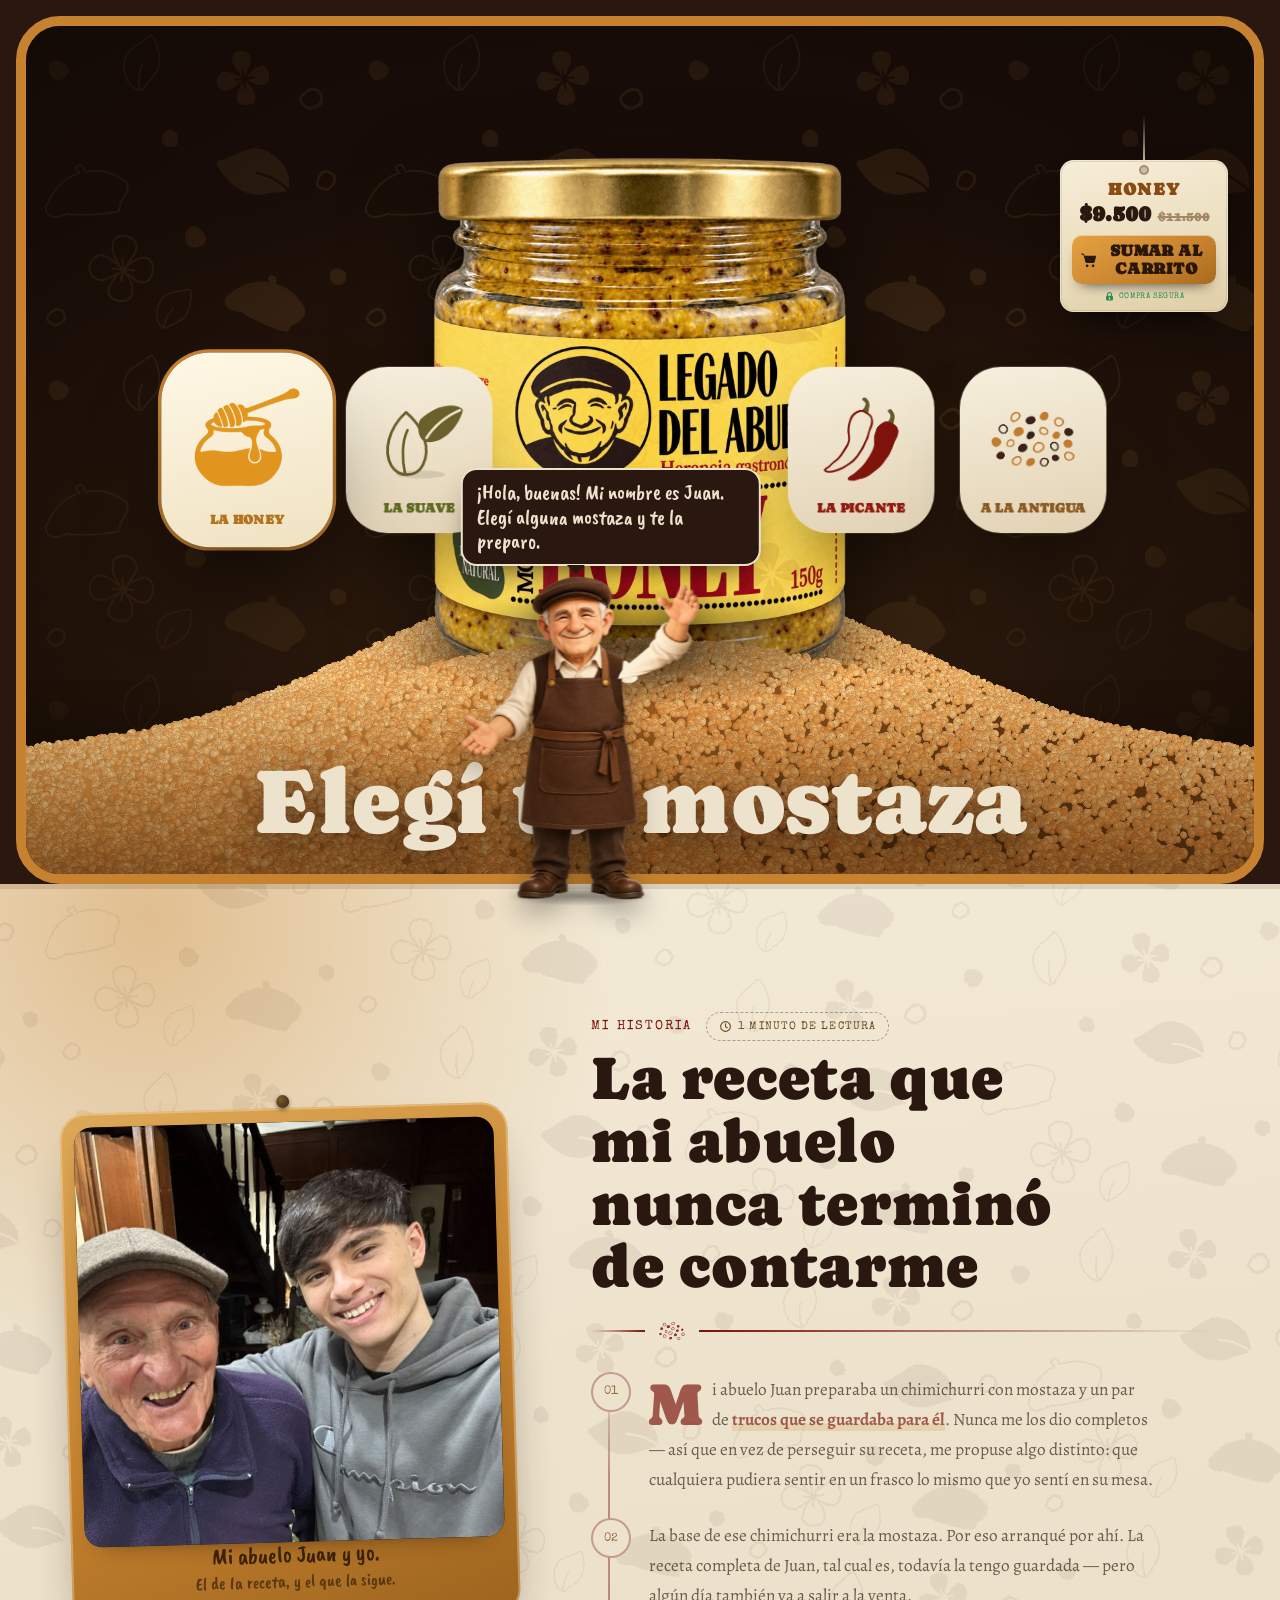
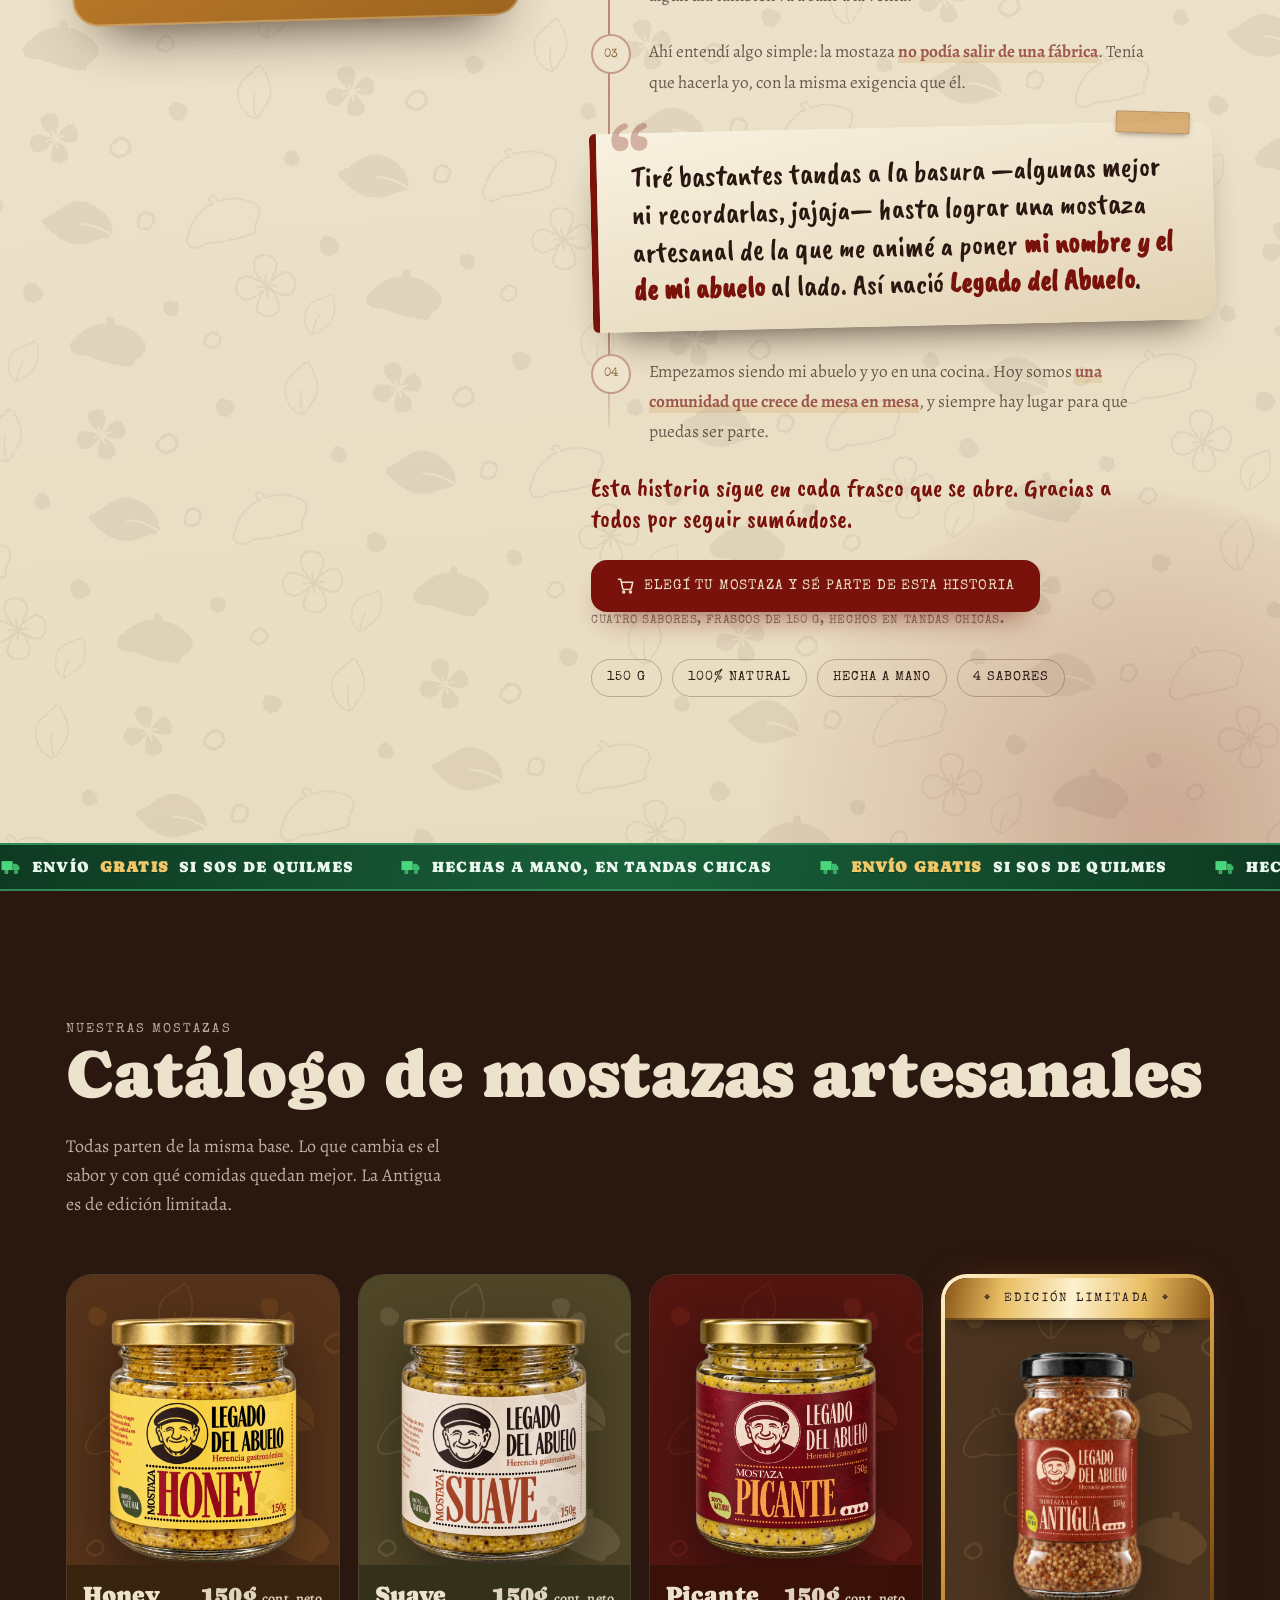
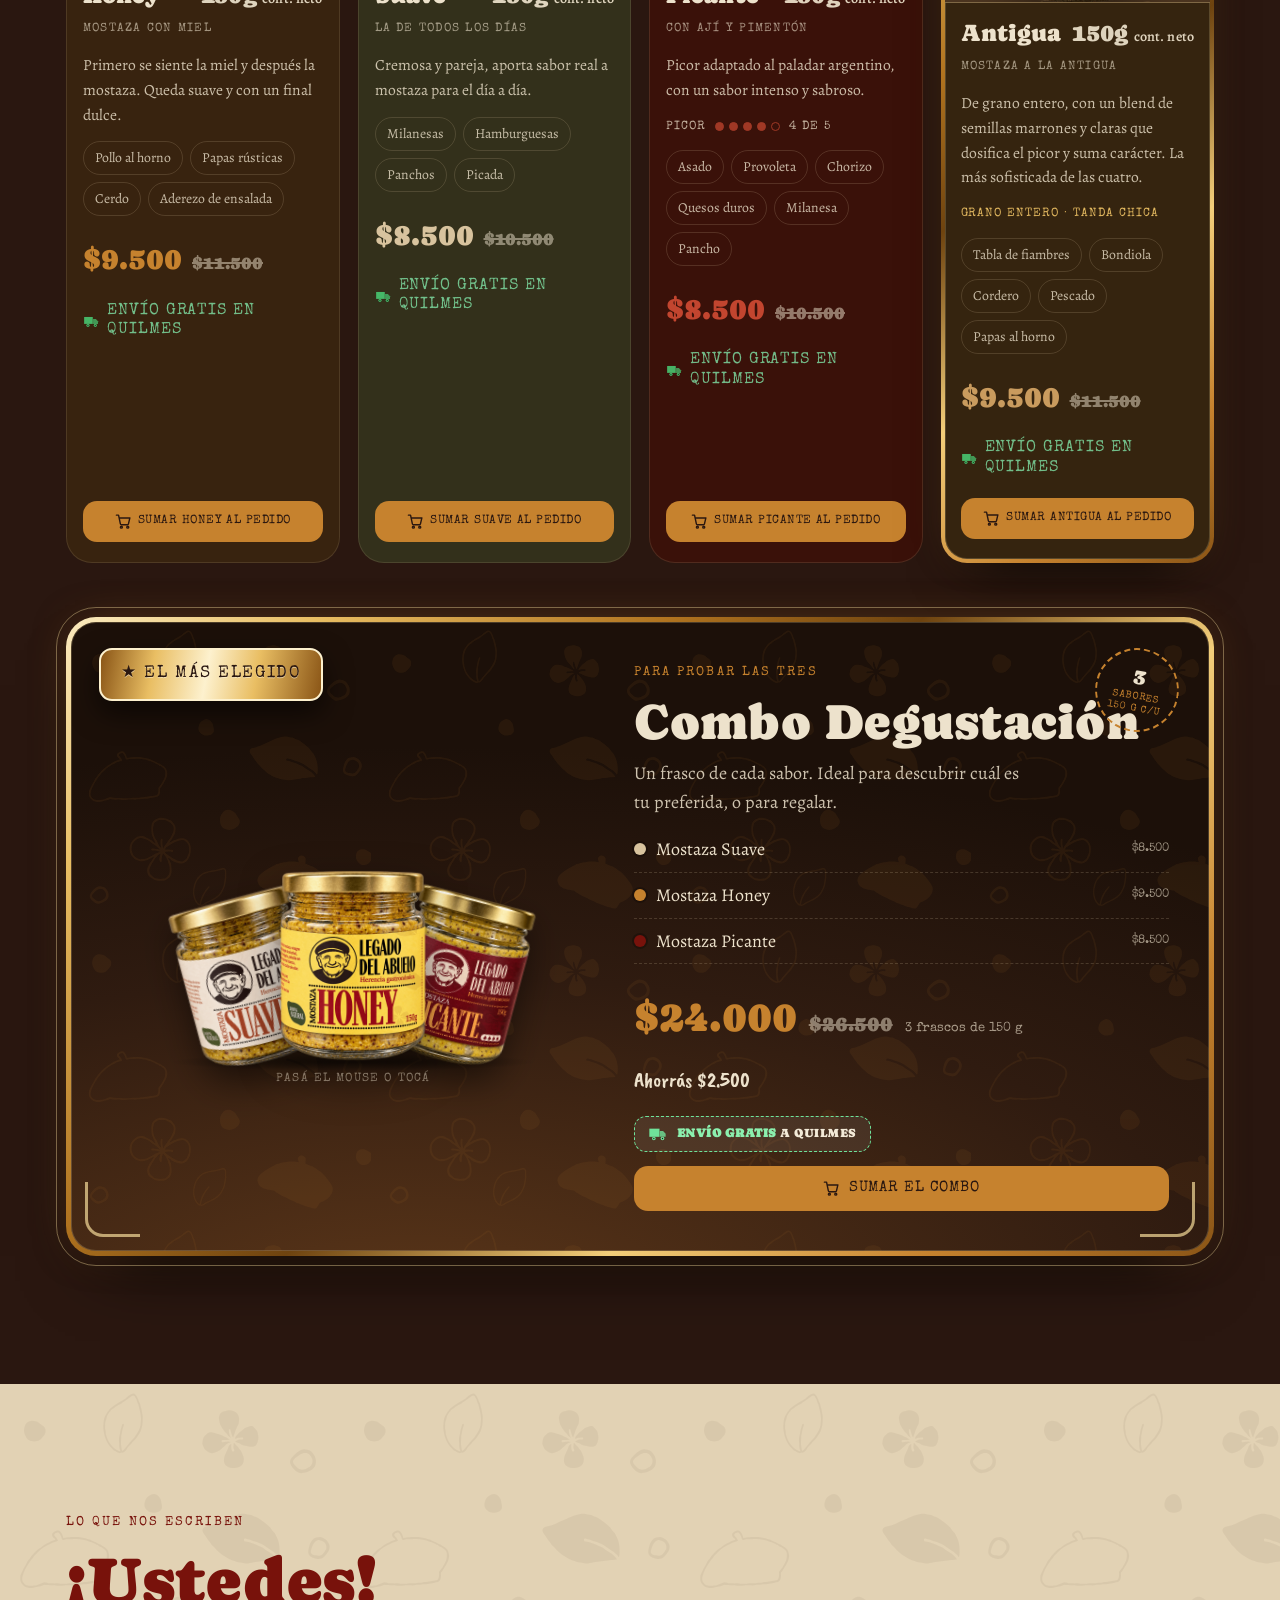
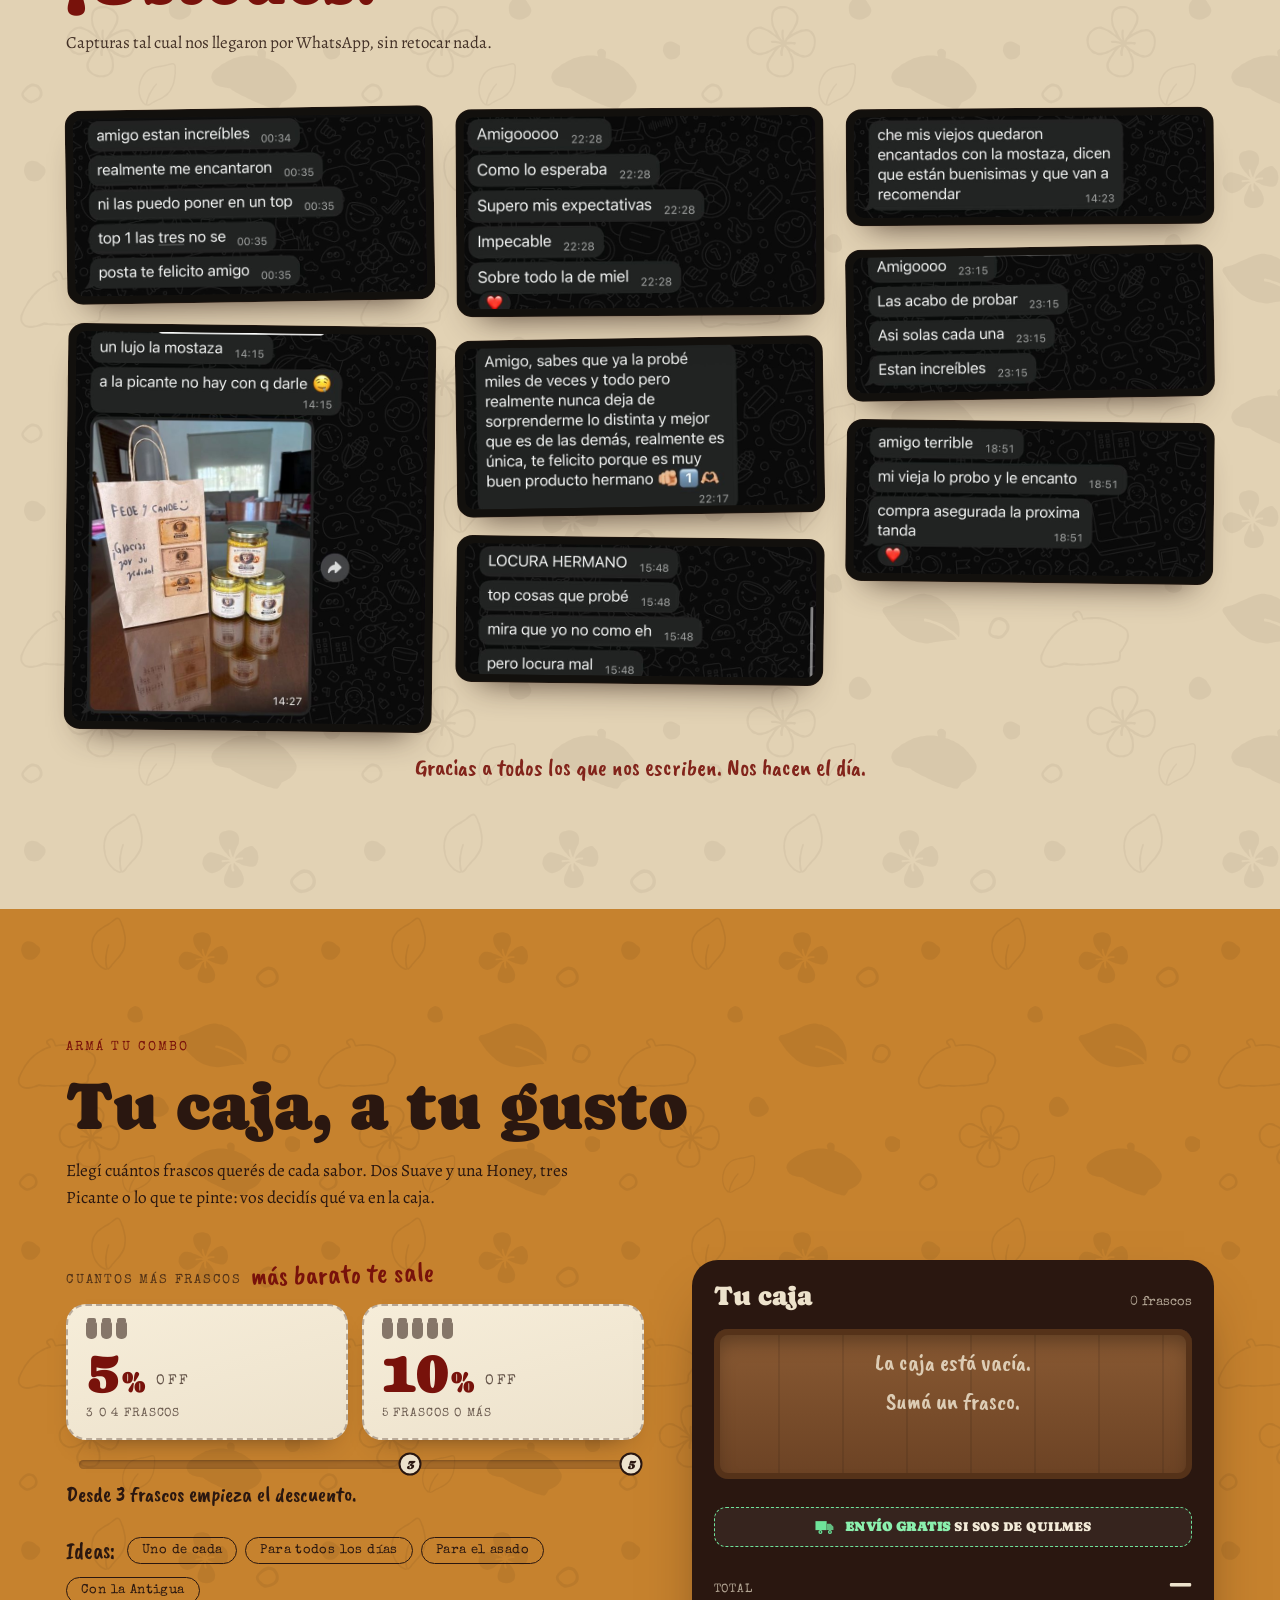
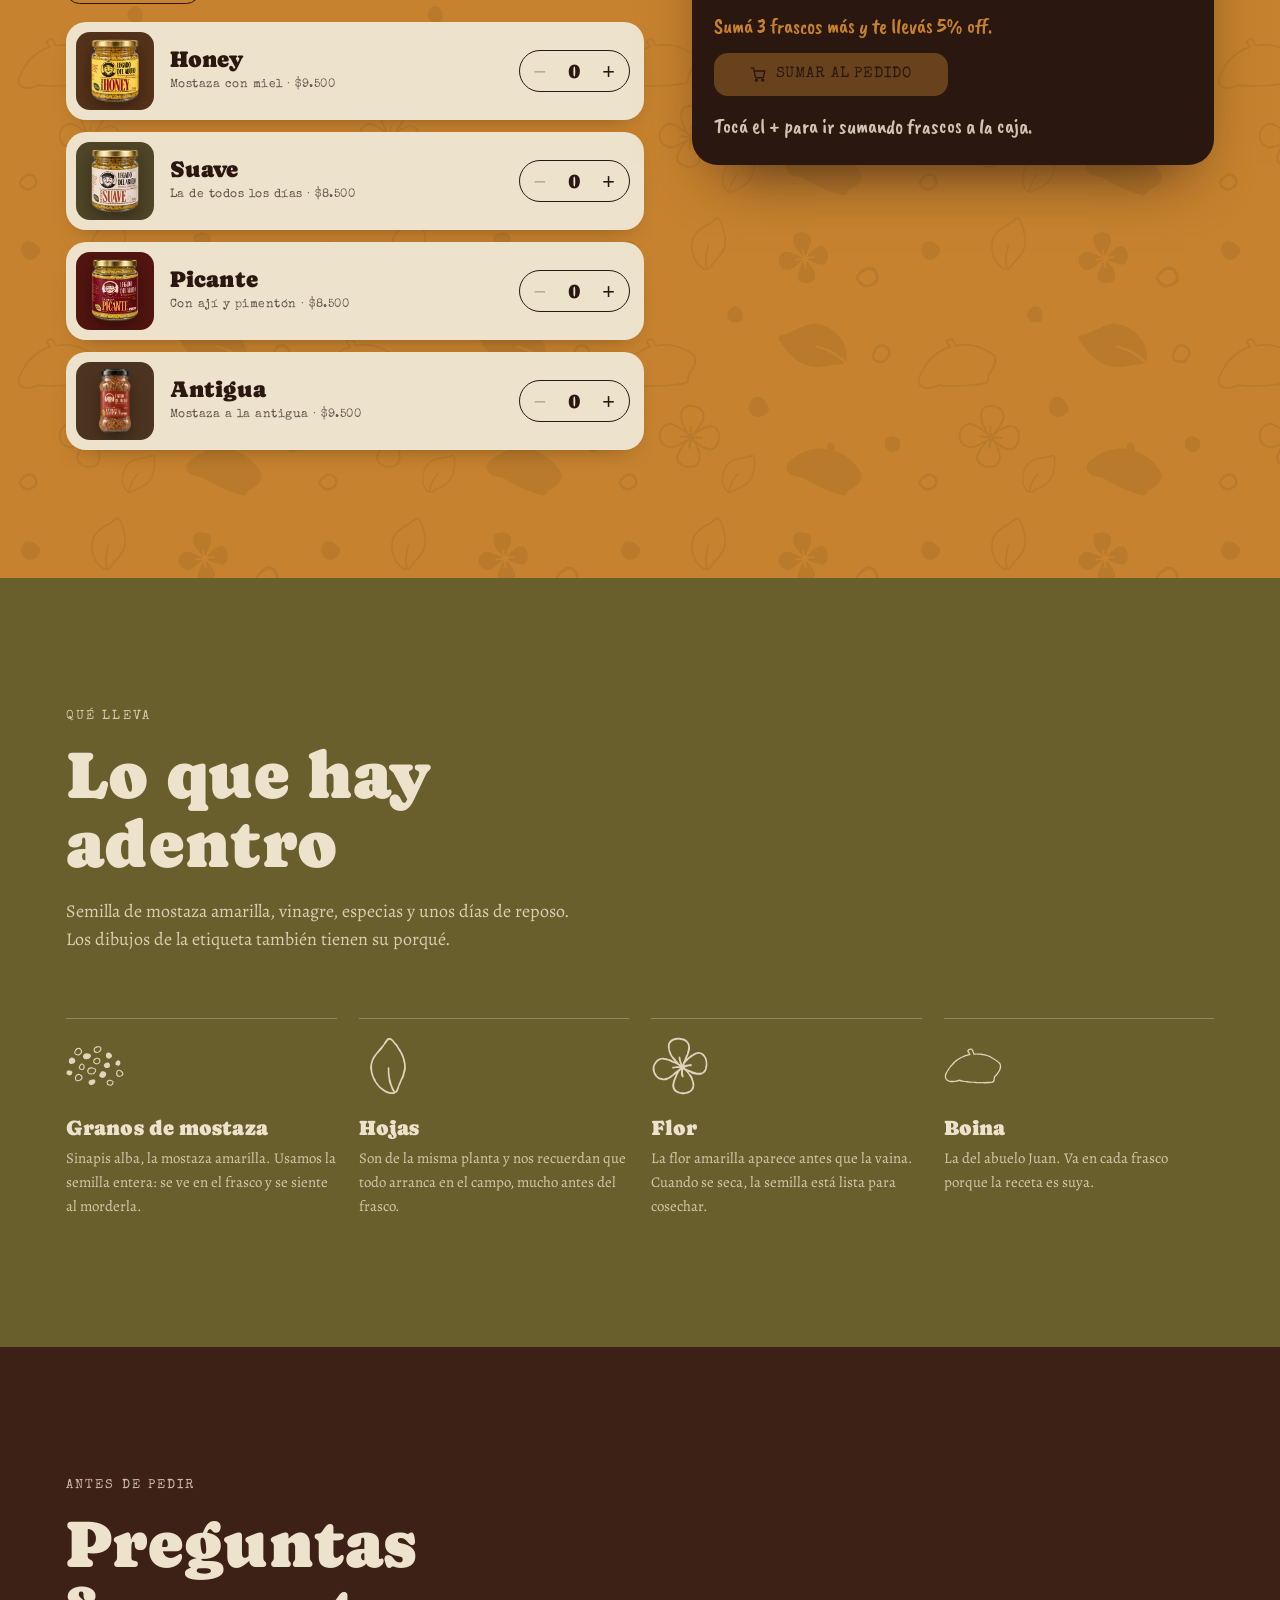
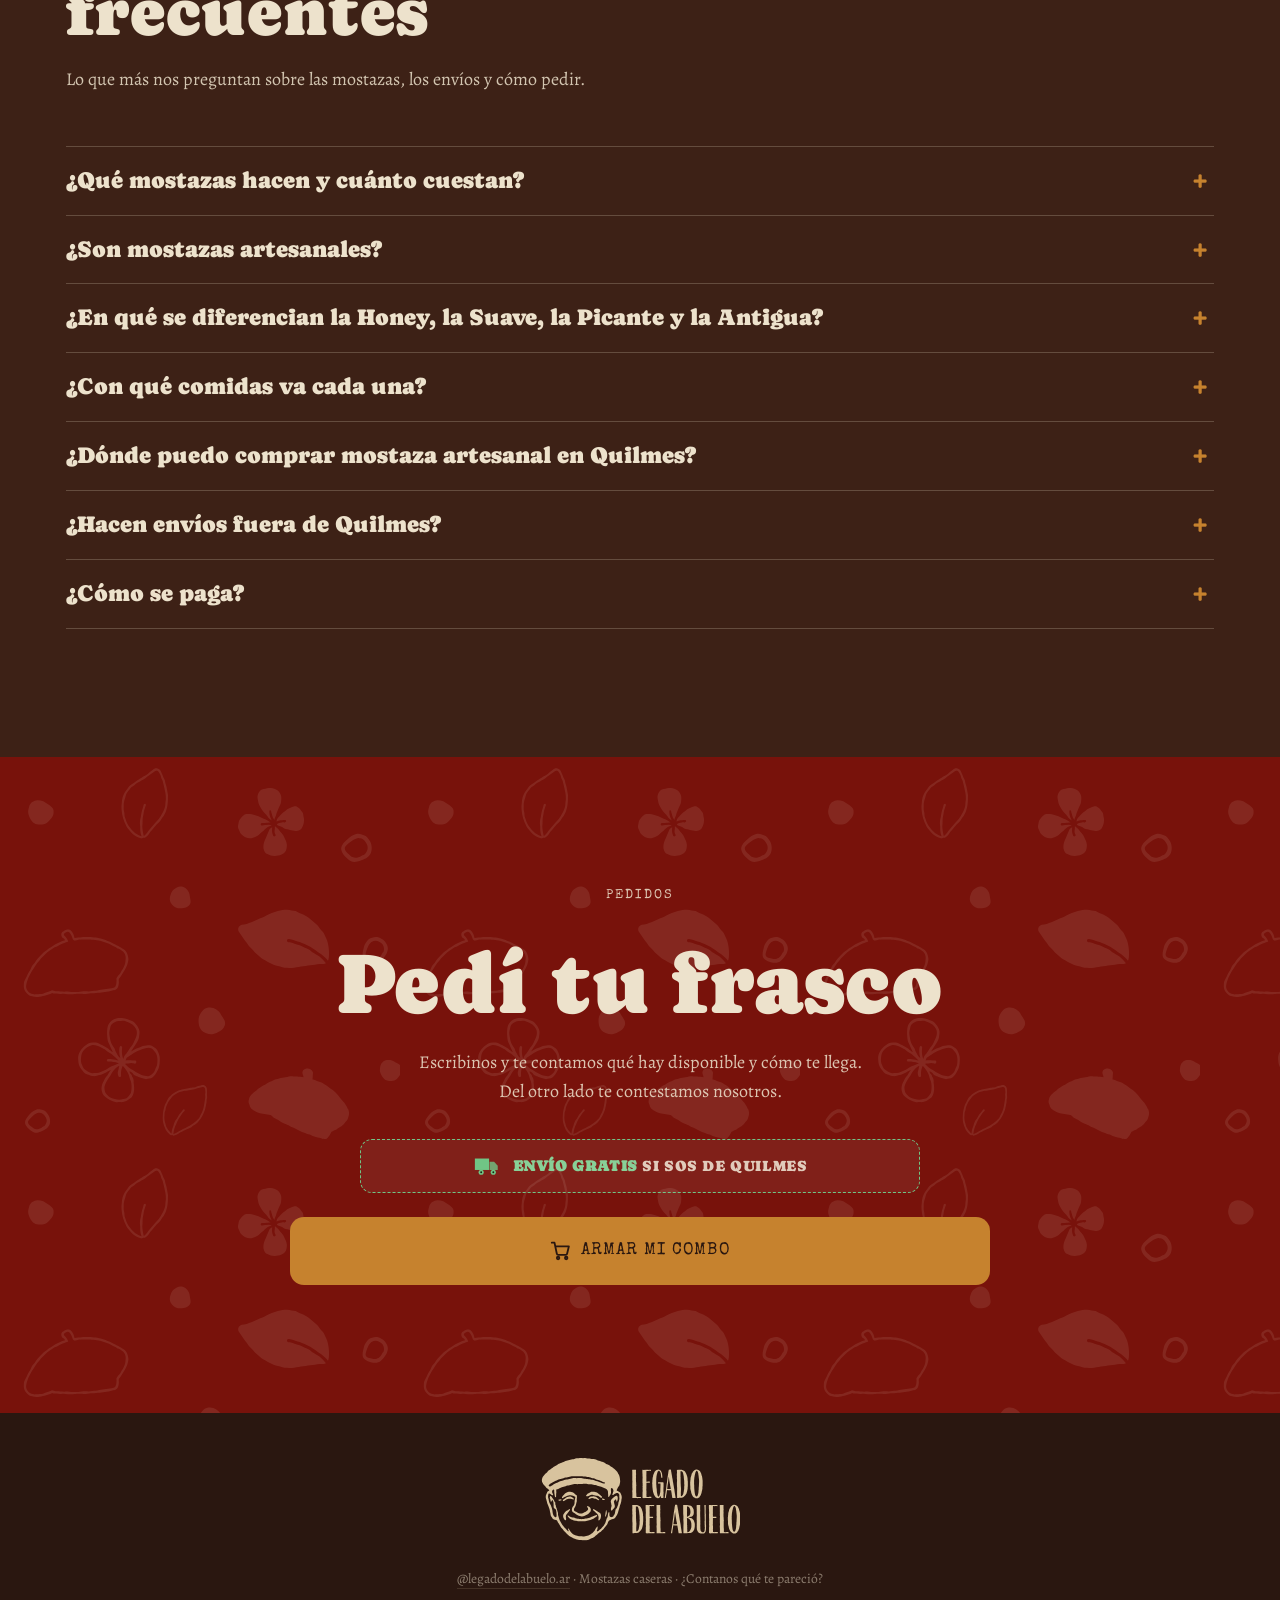
==== index.html @ 4bbc0067 "SEO: imagenes fuera del HTML (4,4 MB a 0,4 MB), titulo y descripcion nuevos, datos estructurados de " ====
<!doctype html>
<html lang="es">
<head>
<meta charset="utf-8">
<meta name="viewport" content="width=device-width,initial-scale=1,viewport-fit=cover">
<style>
:root{color-scheme:light}
body{margin:0;font:14px system-ui}
img{max-width:100%}
[hidden]{display:none!important}
.faq{background:var(--marron);color:var(--papel)}
.faq h2{font-size:clamp(2.4rem,5.4vw,4.2rem);margin-bottom:18px;max-width:16ch}
.faq .lead{max-width:56ch;opacity:.85;margin:0 0 clamp(32px,5vw,52px)}
.faq details{border-top:1px solid rgba(237,226,204,.22)}
.faq details:last-of-type{border-bottom:1px solid rgba(237,226,204,.22)}
.faq summary{cursor:pointer;list-style:none;position:relative;padding:20px 44px 20px 0;font-family:var(--display);font-size:clamp(1.12rem,2.3vw,1.45rem);line-height:1.2}
.faq summary::-webkit-details-marker{display:none}
.faq summary::after{content:"+";position:absolute;right:6px;top:50%;transform:translateY(-50%);font-size:1.7rem;color:var(--ocre)}
.faq details[open] summary::after{content:"\2212"}
.faq details p{margin:0 0 22px;max-width:64ch;opacity:.9}
.faq summary:focus-visible{outline:2px solid var(--ocre);outline-offset:2px}
</style>
<title>Legado del Abuelo | Mostazas artesanales en Quilmes</title>
<meta name="description" content="Mostazas artesanales Legado del Abuelo: Honey, Suave, Picante y a la Antigua, en frascos de 150 g con la receta del abuelo Juan. Envío gratis en Quilmes.">
<link rel="canonical" href="https://legadodelabuelo.com.ar/">
<meta name="robots" content="index,follow">
<meta name="theme-color" content="#2A1710">
<meta property="og:type" content="website">
<meta property="og:title" content="Legado del Abuelo | Mostazas artesanales en Quilmes">
<meta property="og:description" content="Honey, Suave, Picante y a la Antigua, hechas como las hacía el abuelo Juan. Envío gratis en Quilmes. Armá tu combo y pedí por WhatsApp.">
<meta property="og:locale" content="es_AR">
<meta property="og:url" content="https://legadodelabuelo.com.ar/">
<meta property="og:site_name" content="Legado del Abuelo">
<meta property="og:image" content="https://legadodelabuelo.com.ar/assets/jars/honey.png">
<meta name="twitter:card" content="summary_large_image">
<link rel="preload" as="image" href="assets/jars/honey.png">
<script type="application/ld+json">{"@context":"https://schema.org","@graph":[{"@type":"Store","@id":"https://legadodelabuelo.com.ar/#negocio","name":"Legado del Abuelo","description":"Mostazas artesanales: Honey, Suave, Picante y a la Antigua, en frascos de 150 g. Receta del abuelo Juan. Envío gratis en Quilmes.","url":"https://legadodelabuelo.com.ar/","logo":"https://legadodelabuelo.com.ar/assets/icons/favicon-192.png","image":"https://legadodelabuelo.com.ar/assets/jars/honey.png","slogan":"Herencia gastronómica","areaServed":{"@type":"City","name":"Quilmes","containedInPlace":{"@type":"AdministrativeArea","name":"Buenos Aires, Argentina"}},"sameAs":["https://www.instagram.com/legadodelabuelo.ar","https://www.tiktok.com/@ellegadodelabuelo.ar"]},{"@type":"WebSite","@id":"https://legadodelabuelo.com.ar/#web","url":"https://legadodelabuelo.com.ar/","name":"Legado del Abuelo","inLanguage":"es-AR","publisher":{"@id":"https://legadodelabuelo.com.ar/#negocio"}},{"@type":"Product","name":"Mostaza Honey 150 g","description":"Mostaza con miel. Primero se siente la miel y después la mostaza; queda suave y con un final dulce.","image":"https://legadodelabuelo.com.ar/assets/jars/honey.png","brand":{"@type":"Brand","name":"Legado del Abuelo"},"category":"Mostazas artesanales","weight":{"@type":"QuantitativeValue","value":150,"unitCode":"GRM"},"offers":{"@type":"Offer","url":"https://legadodelabuelo.com.ar/#catalogo","priceCurrency":"ARS","price":"9500","availability":"https://schema.org/InStock","seller":{"@id":"https://legadodelabuelo.com.ar/#negocio"}}},{"@type":"Product","name":"Mostaza Suave 150 g","description":"Mostaza cremosa y pareja, con sabor real a mostaza para el día a día.","image":"https://legadodelabuelo.com.ar/assets/jars/suave.png","brand":{"@type":"Brand","name":"Legado del Abuelo"},"category":"Mostazas artesanales","weight":{"@type":"QuantitativeValue","value":150,"unitCode":"GRM"},"offers":{"@type":"Offer","url":"https://legadodelabuelo.com.ar/#catalogo","priceCurrency":"ARS","price":"8500","availability":"https://schema.org/InStock","seller":{"@id":"https://legadodelabuelo.com.ar/#negocio"}}},{"@type":"Product","name":"Mostaza Picante 150 g","description":"Mostaza picante con ají y pimentón, con un picor adaptado al paladar argentino y un sabor intenso.","image":"https://legadodelabuelo.com.ar/assets/jars/picante.png","brand":{"@type":"Brand","name":"Legado del Abuelo"},"category":"Mostazas artesanales","weight":{"@type":"QuantitativeValue","value":150,"unitCode":"GRM"},"offers":{"@type":"Offer","url":"https://legadodelabuelo.com.ar/#catalogo","priceCurrency":"ARS","price":"8500","availability":"https://schema.org/InStock","seller":{"@id":"https://legadodelabuelo.com.ar/#negocio"}}},{"@type":"Product","name":"Mostaza a la Antigua 150 g","description":"Mostaza de grano entero, con un blend de semillas marrones y claras que dosifica el picor y suma carácter. Edición limitada.","image":"https://legadodelabuelo.com.ar/assets/jars/antigua.png","brand":{"@type":"Brand","name":"Legado del Abuelo"},"category":"Mostazas artesanales","weight":{"@type":"QuantitativeValue","value":150,"unitCode":"GRM"},"offers":{"@type":"Offer","url":"https://legadodelabuelo.com.ar/#catalogo","priceCurrency":"ARS","price":"9500","availability":"https://schema.org/LimitedAvailability","seller":{"@id":"https://legadodelabuelo.com.ar/#negocio"}}},{"@type":"FAQPage","@id":"https://legadodelabuelo.com.ar/#preguntas","mainEntity":[{"@type":"Question","name":"¿Qué mostazas hacen y cuánto cuestan?","acceptedAnswer":{"@type":"Answer","text":"Hacemos cuatro mostazas artesanales en frascos de 150 g: Honey ($9.500), Suave ($8.500), Picante ($8.500) y a la Antigua ($9.500, edición limitada). También hay un Combo Degustación con un frasco de Suave, Honey y Picante a precio especial."}},{"@type":"Question","name":"¿Son mostazas artesanales?","acceptedAnswer":{"@type":"Answer","text":"Sí. Las hacemos en lotes chicos con la receta de mi abuelo Juan: semilla de mostaza entera, vinagre, especias y unos días de reposo."}},{"@type":"Question","name":"¿En qué se diferencian la Honey, la Suave, la Picante y la Antigua?","acceptedAnswer":{"@type":"Answer","text":"La Honey se siente primero a miel y termina dulce. La Suave es cremosa y pareja, para todos los días. La Picante tiene ají y pimentón, con un picor pensado para el paladar argentino. La Antigua es de grano entero, con un blend de semillas marrones y claras: es la más sofisticada de las cuatro."}},{"@type":"Question","name":"¿Con qué comidas va cada una?","acceptedAnswer":{"@type":"Answer","text":"La Honey va con pollo al horno, papas rústicas, cerdo y aderezos de ensalada. La Suave, con milanesas, hamburguesas, panchos y picadas. La Picante, con asado, provoleta, chorizo, quesos duros, milanesa y pancho. La Antigua, con tabla de fiambres, bondiola, cordero, pescado y papas al horno."}},{"@type":"Question","name":"¿Dónde puedo comprar mostaza artesanal en Quilmes?","acceptedAnswer":{"@type":"Answer","text":"Acá mismo: armás tu pedido en la web y te lo llevamos. En Quilmes el envío es gratis."}},{"@type":"Question","name":"¿Hacen envíos fuera de Quilmes?","acceptedAnswer":{"@type":"Answer","text":"Escribinos por WhatsApp contándonos dónde estás y te decimos cómo te llega."}},{"@type":"Question","name":"¿Cómo se paga?","acceptedAnswer":{"@type":"Answer","text":"Por transferencia o en efectivo al recibir el pedido. Armás tu pedido en la web, lo mandás por WhatsApp y te confirmamos."}}]}]}</script>
<link rel="icon" type="image/png" sizes="32x32" href="assets/icons/favicon-32.png">
<link rel="icon" type="image/png" sizes="192x192" href="assets/icons/favicon-192.png">
<link rel="apple-touch-icon" sizes="180x180" href="assets/icons/apple-touch-icon.png">
<link rel="preconnect" href="https://fonts.googleapis.com">
<link rel="preconnect" href="https://fonts.gstatic.com" crossorigin>
<link rel="stylesheet" href="https://fonts.googleapis.com/css2?family=Caprasimo&family=Alegreya:ital,wght@0,400;0,500;0,700;1,400&family=Special+Elite&family=Caveat+Brush&display=swap">
<style>
/* Mosaico de elementos de marca usado como mascara CSS.
   Generado por tools/build-pattern.py — no editar a mano. */
:root{--tile:url("data:image/svg+xml,%3Csvg xmlns=%22http://www.w3.org/2000/svg%22 width=%22400%22 height=%22400%22 viewBox=%220 0 400 400%22%3E%3Cg transform=%22rotate(-14 41 55) translate(26.0 40.1) scale(0.7100) translate(-341.1 -125.0)%22%3E%3Cpath fill-rule=%22nonzero%22 fill=%22%23000%22 fill-opacity=%221%22 d=%22M 374.4 137.8 C 376.1 139.9 378.4 142 379.3 144.5 C 380.4 147.3 379.8 150 378.7 152.6 C 377.8 154.9 376.2 156.5 374.2 157.9 C 371.7 159.7 369.1 161.8 366.2 162.8 C 363.3 163.8 360.1 163.8 357 163 C 353.9 162.3 351.2 161.1 349.3 159.1 C 347.2 157 346 154.3 345.3 151.4 C 344.6 148.6 344.1 145.6 344.5 142.7 C 344.9 139.8 346.4 137.1 347.8 134.6 C 349.4 131.9 351.4 130.3 353.7 129.4 C 356.1 128.4 358.8 128 361.5 128.6 C 364 129.2 366.6 130.3 369 131.9 C 371.1 133.4 372.6 135.8 374.4 137.8 %22/%3E%3C/g%3E%3Cg transform=%22rotate(18 145 45) translate(121.2 8.0) scale(0.3465) translate(-1078.1 -93.6)%22%3E%3Cpath fill-rule=%22nonzero%22 fill=%22%23000%22 fill-opacity=%221%22 d=%22M 1149 97.3 C 1149 97.3 1148.9 97.6 1148.9 97.6 C 1144.6 98.6 1141.5 101.8 1139.2 105.6 C 1137.6 108.4 1135 110.7 1133.2 113.4 C 1131.4 116.2 1130.4 119.5 1128.5 122.1 C 1126.5 124.8 1123.9 126.9 1121.9 129.5 C 1120.4 131.3 1118.7 133 1117.2 134.8 C 1115.6 136.6 1114 138.4 1112.5 140.1 C 1110.5 142.5 1108.7 145.2 1106.7 147.6 C 1104.7 150 1102.8 152.5 1100.9 155 C 1098.9 157.5 1097.2 160.1 1095.4 162.7 C 1093.7 165.3 1091.5 167.7 1090 170.5 C 1088.5 173.2 1087.9 176.4 1086.7 179.4 C 1085.6 182.2 1084.7 185.2 1083.9 188.3 C 1083.2 191.2 1082.2 194.2 1081.9 197.3 C 1081.6 200.2 1081.1 203.3 1081.2 206.5 C 1081.2 209.4 1081.8 212.5 1082.2 215.6 C 1082.6 218.6 1083.5 221.5 1084.2 224.6 C 1084.9 227.5 1085.3 230.6 1086.2 233.6 C 1087.2 236.8 1088.5 239.8 1089.7 242.9 C 1091 246 1092.4 248.9 1093.8 251.8 C 1095.3 254.8 1097.1 257.6 1098.8 260.4 C 1100.5 263.3 1102.5 265.8 1104.5 268.4 C 1106.5 271.1 1108.3 273.8 1110.5 276.2 C 1112.8 278.7 1114.8 281.2 1117.3 283.4 C 1119.8 285.6 1122.4 287.7 1125.1 289.6 C 1127.9 291.6 1130.7 293.3 1133.7 294.9 C 1136.6 296.5 1139.5 298.4 1142.6 299.6 C 1145.7 300.8 1149 301.7 1152.3 302.5 C 1155.6 303.3 1158.4 303.4 1160.9 303.7 C 1164.3 304.1 1167 304.2 1169.5 303.6 C 1169.6 303.6 1169.5 303.2 1169.5 303.2 C 1171.2 302.8 1172.4 301.7 1173.3 300.2 C 1173.8 300.2 1174.6 300 1175 299.9 C 1176.3 299.6 1177.5 299.4 1178.4 298.4 C 1179.9 296.7 1181.7 294.8 1183 292.1 C 1184 290.1 1185 287.7 1186 284.8 C 1186.9 282.1 1187.3 279 1188.4 276.3 C 1189.5 273.5 1190.8 270.9 1192 268.2 C 1193.2 265.5 1194.3 262.7 1195.5 260 C 1196.6 257.4 1197.6 254.8 1198.7 252.1 C 1199.9 249.6 1202 247.4 1203 244.7 C 1204.1 242.1 1205.2 239.5 1206.2 236.8 C 1207.1 234.1 1207.2 231.1 1208 228.4 C 1208.8 225.7 1210.1 223.1 1210.7 220.3 C 1211.2 217.5 1212 214.7 1212.3 211.9 C 1212.6 209 1212.4 206.1 1212.4 203.2 C 1212.5 200.3 1212.3 197.4 1212.1 194.5 C 1211.8 191.7 1211.1 188.8 1210.6 186 C 1210.1 183.1 1209.4 180.4 1208.7 177.5 C 1208 174.8 1207.1 172 1206.2 169.3 C 1205.3 166.6 1204.8 163.7 1203.7 161 C 1202.6 158.3 1201 155.9 1199.7 153.3 C 1198.4 150.7 1197 148.2 1195.5 145.7 C 1194.1 143.1 1192.9 140.4 1191.3 138 C 1189.8 135.5 1187.7 133.3 1186.1 130.9 C 1184.4 128.5 1183.6 125.5 1181.8 123.1 C 1180 120.8 1177.4 119.1 1175.6 116.9 C 1173.7 114.5 1172.1 112.1 1170.2 109.9 C 1168.3 107.6 1166.2 105.6 1164.3 103.4 C 1162.3 101.1 1160.3 99.2 1157.5 98.3 C 1154.8 97.4 1151.9 96.6 1149 97.3 C 1148.7 97.3 1149 97.3 1149 97.3 M 1150.3 103.5 C 1153.6 102.8 1157.2 104.5 1159.7 107.4 C 1161.5 109.6 1164 111.2 1165.8 113.4 C 1167.7 115.6 1168.7 118.5 1170.5 120.7 C 1172.3 122.9 1174.8 124.6 1176.6 126.8 C 1178.3 129.1 1179.3 131.9 1181 134.2 C 1182.6 136.6 1184 139.1 1185.5 141.5 C 1187.1 143.9 1188.5 146.4 1189.9 148.9 C 1191.4 151.6 1193.2 154.1 1194.5 156.9 C 1195.9 159.7 1197.2 162.5 1198.4 165.4 C 1199.5 168.3 1200.6 171.2 1201.6 174.2 C 1202.5 177.2 1202.7 180.3 1203.3 183.4 C 1204 186.4 1205.3 189.4 1205.6 192.4 C 1206 195.5 1206.2 198.7 1206.2 201.8 C 1206.2 204.9 1205.6 208 1205.3 211.1 C 1204.9 214.3 1203.9 217.3 1203.2 220.4 C 1202.5 223.5 1202 226.6 1201 229.6 C 1200.1 232.7 1199.3 235.8 1198.1 238.7 C 1197 241.7 1195.4 244.5 1194.1 247.4 C 1192.9 250.3 1191.8 253.3 1190.5 256.2 C 1189.2 259.1 1188 262 1186.7 265 C 1185.4 267.9 1184.4 270.9 1183.2 273.8 C 1182 276.8 1181.1 279.8 1180.1 282.8 C 1178.3 288.2 1175.9 292.1 1173.7 294.5 C 1172 292 1170.4 289.2 1168.9 286.6 C 1167.5 284 1166.1 281.3 1164.9 278.7 C 1163.6 275.9 1162.5 273.2 1161.4 270.5 C 1160.4 267.6 1160 264.6 1159.2 261.8 C 1158.3 258.9 1157.4 256.1 1156.7 253.3 C 1156 250.3 1155 247.5 1154.5 244.7 C 1154 241.6 1153.8 238.6 1153.5 235.8 C 1153.1 232.7 1152.4 229.7 1152.2 227 C 1152 223.6 1151.8 220.6 1151.8 218.1 C 1151.7 212.6 1152 209.3 1152 209.2 C 1152.2 207.4 1151.4 206 1149.6 205.8 C 1149.2 205.8 1148.8 205.4 1148.5 205.4 C 1147.2 205.8 1145.8 207.2 1145.7 208.6 C 1145.7 209.1 1146.1 212.6 1146.1 217.9 C 1146.2 220.6 1146 223.7 1146.2 227.2 C 1146.4 230.1 1146.9 233.1 1147.2 236.4 C 1147.6 239.4 1148.3 242.4 1148.8 245.6 C 1149.3 248.5 1148.9 251.8 1149.6 254.9 C 1150.3 257.8 1151 260.9 1151.9 263.9 C 1152.8 266.8 1154.6 269.5 1155.7 272.5 C 1156.8 275.3 1157.4 278.4 1158.7 281.3 C 1160 284.1 1161.1 287 1162.7 289.7 C 1164.2 292.4 1166.1 294.7 1167.9 297.3 C 1165.9 297.8 1163.8 297.6 1161 297.2 C 1158.9 296.9 1156.5 296.8 1153.8 296.1 C 1150.8 295.4 1147.8 294.6 1144.9 293.4 C 1142.1 292.3 1139.2 291.1 1136.5 289.6 C 1133.7 288.1 1131.4 286 1128.9 284.3 C 1126.3 282.5 1123.6 280.9 1121.3 278.9 C 1119 276.8 1116.7 274.7 1114.6 272.4 C 1112.5 270 1110.8 267.4 1109 264.9 C 1107.2 262.4 1105 260.1 1103.4 257.4 C 1101.8 254.7 1101.3 251.5 1099.9 248.7 C 1098.6 245.9 1096.3 243.5 1095.2 240.6 C 1094 237.7 1093.3 234.7 1092.4 231.7 C 1091.5 229 1090.4 226.3 1089.8 223.5 C 1089.2 220.8 1089.1 217.9 1088.7 215.1 C 1088.4 212.3 1088.8 209.4 1088.7 206.6 C 1088.6 203.7 1087.9 200.9 1088.2 198.1 C 1088.4 195.3 1089 192.5 1089.7 189.7 C 1090.4 186.5 1091.5 183.5 1092.8 180.5 C 1094 177.5 1095 174.3 1096.6 171.5 C 1098.3 168.7 1100.6 166.4 1102.5 163.7 C 1104.3 161.1 1105.8 158.1 1107.9 155.6 C 1109.9 153.1 1112.3 150.9 1114.5 148.4 C 1116.6 146 1119.1 143.8 1121.2 141.4 C 1123.3 138.9 1125.1 136.2 1127.1 133.7 C 1129.2 131 1130.9 128.1 1132.9 125.3 C 1134.9 122.6 1137.1 120 1138.9 117.2 C 1140.8 114.3 1143.1 111.8 1144.9 108.9 C 1146.3 106.5 1148.1 105.1 1150.5 104.6 %22/%3E%3C/g%3E%3Cg transform=%22rotate(0 271 65) translate(236.9 30.0) scale(0.3293) translate(-1217.4 -582.3)%22%3E%3Cpath fill-rule=%22nonzero%22 fill=%22%23000%22 fill-opacity=%221%22 d=%22M 1315.3 678.3 C 1317.4 680.7 1320.7 681.9 1323.4 684 C 1322 681.1 1320.2 678.2 1319.1 675.3 C 1317.9 672.2 1317.2 669 1316.5 665.9 C 1315.8 662.7 1316 659.5 1315.9 656.2 C 1315.8 654.1 1316.2 652.9 1318.3 652.6 C 1319.6 652.4 1321 652.9 1321.2 654.9 C 1321.5 658.3 1323 661.5 1323.8 664.7 C 1324.6 667.9 1325.2 671.2 1326.4 674.4 C 1327.7 677.4 1329.2 679.7 1331 682.7 C 1331.6 680 1332.3 678.3 1333 676 C 1333.8 673.6 1334.8 671.4 1335.8 669 C 1337.7 664.6 1336.7 664.2 1338.6 659.8 C 1340.4 655.5 1340.4 655.5 1342.2 651.1 C 1344.1 646.7 1344.1 646.7 1346 642.4 C 1347.5 638.8 1349.9 635.6 1350.8 631.9 C 1351.7 628.2 1351.6 624.3 1352.1 620.4 C 1352.4 617.3 1352.4 614.3 1351.9 611.3 C 1351.4 608.2 1350.6 605.3 1349.1 602.6 C 1347.7 599.9 1346.2 597.1 1343.9 594.9 C 1341.7 592.9 1339 591.2 1336.1 589.8 C 1332.8 588.3 1329.2 587 1325.7 586.2 C 1322.1 585.5 1318.3 585.3 1314.7 585.3 C 1311.1 585.4 1307.5 586.7 1304 587.5 C 1300.5 588.3 1296.6 588.5 1293.3 590.1 C 1290.5 591.5 1288 593.6 1286 595.7 C 1283.9 597.9 1282.8 600.8 1281.7 603.7 C 1280.7 606.4 1279.9 609.3 1279.9 612.5 C 1280 616.1 1280.7 619.7 1281.4 623.3 C 1282.1 626.9 1282.8 630.4 1284 633.8 C 1285.3 637.2 1287.1 640.4 1288.9 643.6 C 1290.6 646.7 1292.2 650 1294.4 653 C 1297.9 657.2 1297.8 657.3 1301.3 661.4 C 1304.9 665.6 1305.4 665.2 1308.8 669.5 C 1312.2 673.8 1311.8 674.1 1315.3 678.3 %22/%3E%3Cpath fill-rule=%22nonzero%22 fill=%22%23000%22 fill-opacity=%221%22 d=%22M 1323.3 698.1 C 1320.1 697.5 1316.5 696.8 1313.4 696.7 C 1310.2 696.6 1307 697.5 1303.8 697.9 C 1300.7 698.2 1297.5 698.5 1294.4 699.1 C 1292 699.6 1289.8 697.9 1289.6 696.2 C 1289.3 694.2 1290.9 692.1 1293.1 691.6 C 1296.1 690.9 1299.2 691.6 1302.2 691.3 C 1305.1 691 1308.1 691 1311.1 691 C 1314 691 1316.6 690.3 1319.7 690.4 C 1317.2 688.7 1315.3 686.9 1312.7 685.5 C 1310.1 684.1 1307.6 682.5 1305 681.2 C 1302.4 679.9 1299.5 679.1 1296.9 677.8 C 1293.7 676.3 1290.6 674.9 1287.5 673.5 C 1284.3 672.1 1281 671.1 1277.8 669.9 C 1274.6 668.7 1271.3 667.7 1268 666.8 C 1264.4 665.8 1260.8 665.1 1257.1 664.6 C 1253.3 664.2 1249.6 663.6 1246 664.3 C 1242.4 665 1239.3 666.9 1236.3 669.4 C 1233.9 671.4 1231.8 673.8 1229.8 676.2 C 1227.8 678.7 1225.8 681.2 1224.5 684 C 1223.1 686.9 1222.7 690 1222.2 693.2 C 1221.7 696.6 1220.4 700 1220.7 703.4 C 1221 706.8 1222.8 710 1223.9 713.2 C 1225.1 716.4 1226.3 719.6 1228.2 722.4 C 1230.3 725.5 1233.1 727.8 1236 730 C 1238.9 732.2 1241.8 734.3 1245.2 735.5 C 1248.7 736.7 1252.2 738.1 1255.9 738.2 C 1259.4 738.3 1262.8 737 1266 736.1 C 1269.3 735.2 1272.5 734 1275.6 732.4 C 1278.6 730.9 1281.6 729.1 1284.4 727.2 C 1287 725.1 1289.1 722.6 1291.4 720.5 C 1293.9 718.3 1296.7 716.7 1299.1 714.5 C 1301.5 712.3 1303.5 709.7 1306 707.7 C 1308.5 705.6 1311.5 704.1 1314.2 702.4 C 1316.9 700.8 1320.2 699.3 1323.3 698.1 %22/%3E%3Cpath fill-rule=%22nonzero%22 fill=%22%23000%22 fill-opacity=%221%22 d=%22M 1332.9 701.3 C 1332.6 702.8 1332.8 706.2 1332.6 710.2 C 1332.4 712.9 1331.3 715.9 1331.7 719 C 1332 721.9 1333.8 724.6 1334.9 727.3 C 1335.6 729.1 1334.3 731 1332.8 732.1 C 1332.6 732.2 1332.3 732.1 1332.1 732.2 C 1330.1 733 1328.5 732.3 1327.7 730.3 C 1326.5 727.6 1325.3 724.9 1324.9 722.1 C 1324.4 719.1 1324.1 716.1 1324.1 713.3 C 1324.1 710 1324.4 707.1 1324.7 704.7 C 1321 706.5 1317.5 708.6 1315.4 712.7 C 1313.9 715.8 1313 719.5 1311.4 723.1 C 1309.8 726.3 1308.4 729.7 1306.9 733.2 C 1305.5 736.6 1303.7 739.9 1302.5 743.3 C 1301.3 746.9 1299.8 750.4 1299 753.9 C 1298.1 757.7 1297.9 761.5 1297.9 765 C 1297.8 767.8 1298.6 770.6 1299.5 773.3 C 1300.4 776 1301.4 778.7 1303.2 780.9 C 1304.9 783.1 1307.3 784.7 1309.9 786.1 C 1313.2 787.9 1316.7 789.2 1320.3 790.2 C 1323.9 791.2 1327.6 791.5 1331.4 791.7 C 1335.1 791.8 1338.7 791.2 1342.4 790.5 C 1346 789.8 1349.5 788.9 1352.9 787.3 C 1355.8 786 1358.6 784.7 1360.8 782.8 C 1363.2 780.7 1365 778.4 1366.3 775.5 C 1367.5 772.6 1368.3 769.5 1368.6 766.3 C 1368.9 763.2 1369.4 759.9 1369 756.7 C 1368.6 753.6 1367.7 750.4 1366.7 747.3 C 1365.8 744.3 1364.1 741.5 1362.8 738.5 C 1361.4 735.7 1360.2 732.7 1358.5 729.9 C 1356.9 727.2 1354.7 724.8 1352.9 722.2 C 1351 719.6 1348.9 717.2 1346.9 714.8 C 1344.7 712.3 1342.5 710 1340.3 707.9 C 1337.9 705.6 1335.7 703.2 1333.3 701.4 C 1333.3 701.4 1333 701.3 1332.9 701.3 %22/%3E%3Cpath fill-rule=%22nonzero%22 fill=%22%23000%22 fill-opacity=%221%22 d=%22M 1405.4 646.4 C 1403.2 644.6 1401.2 642.2 1398.6 641.5 C 1395.9 640.8 1393 641.2 1390.1 641.8 C 1386.8 642.5 1383.5 643.8 1380.1 645.4 C 1377 646.8 1373.4 647.9 1370.3 649.9 C 1367.4 651.9 1365.1 654.8 1362.2 657 C 1359.5 659.2 1356.3 661.1 1353.7 663.5 C 1351 666 1349 669 1346.6 671.5 C 1344 674.2 1341.7 676.8 1339.6 679.4 C 1338.7 682.1 1337.8 684.6 1337.7 687.2 C 1340.4 686 1343.3 684.6 1346 683.9 C 1349 683.2 1352 683.2 1354.5 682.9 C 1359.4 682.4 1362.8 682.5 1363.1 682.5 C 1365.2 682.6 1367.1 684.1 1367 686.2 C 1367 687.5 1365.9 688.2 1364.9 688.9 C 1364.2 689.4 1363.6 690.5 1362.7 690.4 C 1362.6 690.4 1359 689.1 1354.2 689.8 C 1351.7 690.1 1348.8 690.9 1345.9 691.8 C 1343.3 692.6 1340.9 693.9 1338.5 695.4 C 1340.6 698.5 1341.1 698.2 1344.3 700.2 C 1347.1 701.7 1350.4 702.1 1353.1 703.3 C 1355.9 704.6 1358.3 706.9 1361.2 708 C 1364 709.2 1367.1 709.8 1370 710.9 C 1372.7 711.9 1375.7 712.1 1378.5 712.9 C 1381.3 713.6 1384.1 714.1 1387 714.6 C 1389.9 715 1392.7 715.4 1395.6 715.6 C 1399.3 715.8 1402.4 715.6 1405.1 714.5 C 1408.2 713.2 1411.1 711.5 1413.2 708.9 C 1415.2 706.5 1416.7 703.4 1417.9 700.2 C 1418.9 697.2 1420.1 694 1420.5 690.7 C 1421 687.4 1421.3 684 1421.3 680.8 C 1421.3 677.5 1419.9 674.3 1419.4 671.1 C 1418.9 667.8 1418.9 664.5 1417.7 661.4 C 1416.4 658.4 1414 656.1 1412 653.4 C 1410.1 650.9 1408 648.6 1405.4 646.4 %22/%3E%3C/g%3E%3Cg transform=%22rotate(22 357 91) translate(340.0 74.4) scale(0.6489) translate(-158.2 -98.4)%22%3E%3Cpath fill-rule=%22nonzero%22 fill=%22%23000%22 fill-opacity=%221%22 d=%22M 181.8 108.7 C 181 109 180.2 109.1 179.5 109.7 C 178 110.9 175.7 112.8 173.9 115.3 C 172.4 117.4 170.9 119.8 169.7 122.1 C 168.2 124.8 166.9 127.6 166.8 129.6 C 166.6 130.9 167.5 132.5 168.9 133.9 C 170.5 135.6 173.4 136.4 175.8 137.4 C 178.7 138.7 181.4 139.7 183.2 139.6 C 185.1 139.5 187.4 139.4 189.8 137.9 C 192.7 136.1 195.1 133.1 197.3 130.3 C 198.8 130 198.2 132.6 199.8 132.6 C 201.4 132.6 197.9 132 197.8 130.5 C 199.9 127.8 200.6 124.4 200.3 120.8 C 200.1 117.8 198.8 114.9 195.4 112.2 C 193.4 110.6 191.4 109 189 108.3 C 186.5 107.4 184.1 107.8 181.8 108.7 M 188.9 145.5 C 187.1 146.1 185.2 146.2 183.5 146.3 C 180.8 146.4 177 145.1 173.4 143.5 C 170.1 142.1 167 140.2 164.7 137.8 C 162.1 135.1 161.2 132.2 161.5 129.1 C 161.8 126.4 162.7 123.3 164.3 120.1 C 165.7 117.3 166.7 114 168.5 111.5 C 170.7 108.5 173.3 106.1 175.2 104.5 C 177.6 102.5 180.5 102.1 183.4 101.9 C 186.2 101.6 189.2 101.4 192.1 102.4 C 194.8 103.5 197.2 105.4 199.5 107.2 C 202.3 109.5 204.1 112.4 205.3 115.3 C 206.6 118.5 207.6 121.8 206.9 125.3 C 206.3 128.4 204.8 131.6 202.5 134.6 L 202.3 134.4 C 199.6 137.8 196.5 140.8 192.8 143 C 191.4 143.8 190.2 144.9 188.9 145.5 %22/%3E%3C/g%3E%3Cg transform=%22rotate(-6 75 205) translate(20.0 170.4) scale(0.4740) translate(-74.5 -468.7)%22%3E%3Cpath fill-rule=%22nonzero%22 fill=%22%23000%22 fill-opacity=%221%22 d=%22M 184.7 472.4 C 184.7 472.4 184.8 472.2 184.8 472.2 C 183 471.7 181.2 471.7 179.4 472.1 C 177.3 472.5 175.6 473.2 174 474.1 C 172.2 475.1 170.2 475.7 169.1 477.3 C 166.8 480.6 167.8 485.3 169.7 487.8 C 171.1 489.5 171.6 489 172.9 490.7 C 173.7 491.7 174 492.7 174.6 493.8 C 172.1 494.3 169.8 494.6 167.4 495.3 C 165 495.9 162.7 497 160.3 497.7 C 158 498.5 155.7 499.4 153.4 500.3 C 151.1 501.3 148.9 502.5 146.6 503.5 C 144.4 504.6 142.2 505.8 140.1 506.9 C 137.9 508.1 135.8 509.4 133.7 510.7 C 131.5 512 129.2 513 127.2 514.4 C 125.2 515.8 123.4 517.6 121.5 519.1 C 119.5 520.7 117.7 522.3 115.9 524 C 114.1 525.7 112.1 527.2 110.3 528.9 C 108.6 530.7 107.2 532.8 105.6 534.7 C 104 536.5 101.8 537.9 100.3 539.9 C 97.1 544.2 97.7 544.7 94.5 549 C 92.9 551.1 91.3 552.9 89.9 554.9 C 88.5 557 87.3 559.2 86.1 561.3 C 84.8 563.4 83.2 565.4 82.1 567.5 C 81.1 569.4 79.8 571 79.1 572.7 C 78.4 574.6 78.5 576.7 78.1 578.6 C 77.7 580.8 77.5 583 77.7 585.2 C 77.9 587.4 78.4 589.5 79.3 591.6 C 80.1 593.6 81.6 595.3 83 597 C 84.4 598.7 85.6 600.6 87.4 601.8 C 89.2 603.1 91.4 603.6 93.6 604.3 C 94.1 604.5 94.5 605 95 605.1 C 97.2 605.7 99.5 606.4 101.8 606.7 C 104.1 606.9 106.4 606.7 108.7 606.6 C 111 606.6 113.3 606.1 115.6 605.8 C 117.9 605.5 120.2 605.4 122.5 604.9 C 124.8 604.5 127.2 604.5 129.4 603.9 C 131.7 603.3 133.8 602.6 135.9 601.9 C 136.7 602.2 137.3 602.6 138.2 602.8 C 140.3 603.5 142.7 603.4 145.3 603.8 C 147.8 604.3 150.3 605 152.7 605.4 C 155.3 605.8 157.9 605.7 160.4 606 C 163 606.4 165.4 607.4 167.9 607.7 C 170.6 608 173.1 608.4 175.4 608.7 C 177.9 608.9 180.5 608.4 183 608.6 C 185.5 608.9 187.9 609.1 190.4 609.2 C 192.9 609.4 195.4 609.6 197.9 609.8 C 200.4 609.9 202.8 611 205.3 611.1 C 207.8 611.2 210.3 610.7 212.8 610.8 C 215.3 610.9 217.8 611 220.3 611.1 C 222.8 611.1 225.3 611.2 227.8 611.2 C 230.3 611.3 232.8 611.6 235.3 611.6 C 237.8 611.6 240.3 611.5 242.8 611.4 C 245.3 611.3 247.8 611.3 250.3 611.2 C 253.1 611.1 255.8 610.8 258.5 610.5 C 261.2 610.2 263.8 609.3 266.5 608.9 C 266.6 608.8 266.9 609.6 267.1 609.6 C 268.2 609.3 268.2 609.1 269.4 608.8 C 271.3 608.4 272.8 607 274 605.5 C 274.1 605.4 274.4 605.4 274.4 605.3 C 275.6 603.5 276.2 601.5 276.9 599.3 C 277.5 597.4 278 595.3 278.2 593 C 278.2 592.4 278 591.8 278 591.2 C 278.2 589.7 278.7 588.3 278.7 586.8 C 280.2 585.3 281.8 583.9 283.2 582.4 C 284.6 580.8 285.7 579 287 577.4 C 288.4 575.8 289.5 574 290.8 572.4 C 292.1 570.7 293.4 568.8 294.8 566.8 C 296 564.9 297.4 563.1 298.5 560.9 C 299.5 558.9 300.6 556.8 301.3 554.5 C 302 552.4 303 550.1 303.2 547.8 C 303.5 545.6 303.1 543.2 302.8 540.8 C 302.6 537.8 301.9 534.8 300.5 532.1 C 299.2 529.5 297 527.3 294.7 525.2 C 294.4 524.9 293.9 524.9 293.6 524.6 C 292.5 523.6 291.4 522.5 290 521.5 C 288 520.1 288 520.1 286 518.7 C 286 518.7 286.2 518.2 286.2 518.2 C 283.8 516.6 283.5 517.2 281.2 515.6 C 278.8 514.1 278.9 514 276.5 512.5 C 274.7 511.3 272.9 510.1 270.9 508.9 C 269.1 507.8 267.1 506.8 265.1 505.7 C 263.2 504.7 261.5 503.1 259.5 502.1 C 257.4 501.2 255.2 500.2 253 499.3 C 250.9 498.5 248.6 497.9 246.4 497.2 C 244 496.4 241.7 495.7 239.3 495.1 C 236.9 494.5 234.5 493.8 232.1 493.3 C 229.7 492.8 227.2 492.5 224.8 492.1 C 222.3 491.8 219.9 491.9 217.4 491.7 C 214.9 491.5 212.5 491.4 210 491.3 C 207.6 491.2 205.1 491.2 202.6 491.2 C 200.2 491.3 197.8 491.4 195.3 491.5 C 195.2 491.5 195.3 490.8 195.3 490.8 C 195.3 490.8 194.7 491.1 194.7 491 C 194.4 488.6 194.2 486.1 193.5 483.8 C 192.8 481.5 191.7 479.3 190.5 477.2 C 189.2 474.8 187.4 472.8 184.9 472 L 185 472.2 C 185 472.3 184.7 472.4 184.7 472.4 M 183.3 476.7 C 184.5 477.1 185.6 478.2 186.3 479.5 C 187.3 481.3 188.3 483.3 188.9 485.3 C 189.6 487.3 190.2 489.4 190.5 491.5 C 190.7 493.6 191.6 495.7 193.5 496.3 C 194.1 496.5 194.9 496.7 195.6 496.6 C 198 496.5 200.3 495.7 202.7 495.6 C 205.1 495.6 207.4 496.2 209.8 496.2 C 212.2 496.3 214.5 496.7 216.9 496.9 C 219.2 497.1 221.6 497.1 224 497.4 C 226.3 497.7 228.6 498.1 231 498.6 C 233.3 499 235.7 499.3 238 499.9 C 240.3 500.5 242.6 501.1 244.9 501.8 C 247 502.5 249.1 503.2 251.2 504 C 253.3 504.8 255.2 506.1 257.2 507 C 259.2 507.9 261.3 508.6 263.1 509.6 C 265 510.6 266.9 511.6 268.7 512.7 C 270.5 513.8 272.2 515.2 274 516.4 C 276.3 517.9 276.6 517.6 278.9 519.1 C 281.2 520.6 280.8 521.3 283.1 522.9 C 285.1 524.2 285.6 523.6 287.5 524.9 C 289 526 290.2 527.5 291.5 528.7 C 293.3 530.3 295.1 532.1 296.2 534.2 C 297.3 536.3 297.7 538.8 297.9 541.3 C 298.2 543.9 297.5 546.4 297 548.9 C 296.5 551.4 296.3 554 295.2 556.4 C 294.2 558.8 292.9 561 291.5 563.2 C 290.1 565.4 288.6 567.5 287 569.5 C 285.6 571.3 284.6 573.4 283.1 575.1 C 281.7 576.8 279.8 578.2 278.3 579.8 C 276.8 581.5 275.6 583.2 273.9 584.8 C 274.1 587.5 273.4 589.9 273.2 592.6 C 272.9 596.1 271.7 599.3 269.8 602.2 C 269.3 602.9 269 603.4 268.2 603.6 C 267 603.9 267.1 604.3 265.9 604.5 C 263.2 604.9 260.6 605 258 605.2 C 255.3 605.5 252.7 605.1 250 605.2 C 247.5 605.3 245.1 605.6 242.6 605.6 C 240.1 605.7 237.7 605.7 235.2 605.7 C 232.7 605.8 230.3 606.5 227.8 606.5 C 225.3 606.5 222.9 606.2 220.4 606.1 C 217.9 606.1 215.4 606.5 213 606.4 C 210.5 606.3 208.1 605.5 205.6 605.4 C 203.1 605.3 200.7 605 198.2 604.9 C 195.7 604.7 193.2 605.3 190.7 605.1 C 188.3 604.9 185.8 604.7 183.3 604.5 C 180.9 604.3 178.4 604 176 603.8 C 173.5 603.5 171.1 602.3 168.6 602 C 166.1 601.7 163.5 602 161 601.7 C 158.5 601.3 156 600.9 153.5 600.5 C 151 600.1 148.6 599.6 146.1 599.2 C 143.9 598.8 142 597.9 140 597.2 C 138.7 596.8 137.4 596.4 136.2 595.8 C 134 596.5 131.8 597.1 129.6 597.7 C 127.4 598.3 125.2 598.9 123 599.4 C 120.8 599.9 118.7 600.9 116.5 601.2 C 114.2 601.5 111.9 601 109.7 601 C 107.4 601.1 105.1 601.3 102.9 601.1 C 100.7 600.9 98.4 600.9 96.2 600.4 C 95.8 600.3 95.4 599.9 95 599.8 C 92.9 599.1 90.9 598.3 89.2 597 C 87.5 595.6 86.2 593.8 85.1 592 C 84 590.1 82.9 588.2 82.6 586 C 82.2 583.9 82.6 581.7 83 579.6 C 83.7 576.1 85.1 573.1 86.7 569.9 C 87.8 567.8 88.7 565.6 89.9 563.5 C 91.2 561.5 92.4 559.4 93.8 557.4 C 95.1 555.5 96.4 553.5 97.9 551.6 C 101.1 547.3 101.4 547.5 104.6 543.2 C 106.1 541.2 107.8 539.3 109.4 537.4 C 111 535.5 113 534 114.8 532.2 C 116.5 530.5 118 528.4 119.8 526.8 C 121.7 525.1 123.8 523.7 125.8 522.2 C 127.7 520.7 129.6 518.9 131.6 517.5 C 133.7 516.1 135.6 514.5 137.8 513.3 C 139.9 512 142.1 510.8 144.4 509.7 C 146.6 508.6 148.9 507.5 151.1 506.5 C 153.4 505.5 155.9 505 158.3 504.2 C 160.6 503.3 162.8 501.9 165.2 501.2 C 167.6 500.5 170 499.9 172.4 499.3 C 174.8 498.8 177.3 498.3 179.8 497.8 C 180.8 497.6 181 497.1 180.6 496.1 C 179.6 493.1 178.8 490.2 176.8 487.6 C 175.5 486 175.6 485.9 174.3 484.2 C 173.5 483.2 172.8 481.6 173.6 480.4 C 175.1 478.3 177.7 477.3 180.3 476.9 C 181.3 476.7 182.2 476.8 183.2 477.1 %22/%3E%3C/g%3E%3Cg transform=%22rotate(30 181 141) translate(168.0 128.1) scale(0.6153) translate(-341.1 -125.0)%22%3E%3Cpath fill-rule=%22nonzero%22 fill=%22%23000%22 fill-opacity=%221%22 d=%22M 374.4 137.8 C 376.1 139.9 378.4 142 379.3 144.5 C 380.4 147.3 379.8 150 378.7 152.6 C 377.8 154.9 376.2 156.5 374.2 157.9 C 371.7 159.7 369.1 161.8 366.2 162.8 C 363.3 163.8 360.1 163.8 357 163 C 353.9 162.3 351.2 161.1 349.3 159.1 C 347.2 157 346 154.3 345.3 151.4 C 344.6 148.6 344.1 145.6 344.5 142.7 C 344.9 139.8 346.4 137.1 347.8 134.6 C 349.4 131.9 351.4 130.3 353.7 129.4 C 356.1 128.4 358.8 128 361.5 128.6 C 364 129.2 366.6 130.3 369 131.9 C 371.1 133.4 372.6 135.8 374.4 137.8 %22/%3E%3C/g%3E%3Cg transform=%22rotate(-24 286 186) translate(246.0 149.9) scale(0.4445) translate(-1226.4 -82.9)%22%3E%3Cpath fill-rule=%22nonzero%22 fill=%22%23000%22 fill-opacity=%221%22 d=%22M 1383.3 128.8 C 1381.6 126.2 1379.8 123.6 1377.9 121.1 C 1376 118.7 1373.3 116.9 1371.1 114.6 C 1369 112.3 1367.6 109.3 1365.3 107.2 C 1362.9 105.2 1359.8 104 1357.3 102.3 C 1354.7 100.5 1352.4 98.3 1349.5 96.9 C 1346.3 95.4 1342.9 94 1339.5 93 C 1336.1 92 1332.5 91.7 1328.9 91.1 C 1325.4 90.6 1321.9 90.1 1318.3 89.8 C 1314.8 89.6 1311.2 89.5 1307.6 89.5 C 1304.1 89.5 1300.5 90.1 1296.9 90.1 C 1293.3 90.2 1289.8 89.8 1286.2 89.9 C 1282.6 90 1279 90 1275.5 89.9 C 1271.7 89.9 1268 90.2 1264.2 90 C 1260.5 89.8 1256.8 89.3 1253.1 88.9 C 1249.4 88.5 1245.8 87 1242.1 86.4 C 1238.5 85.9 1234.6 87.2 1232.3 89.5 C 1230.1 91.9 1229.4 95.7 1230 99.2 C 1230.5 102.4 1231.3 105.4 1231.9 108.5 C 1232.5 111.6 1232.8 114.8 1233.5 117.9 C 1234.1 120.9 1235 124 1235.7 127 C 1236.5 130.1 1236.5 133.4 1237.4 136.4 C 1238.2 139.4 1239.9 142.2 1240.9 145.2 C 1241.9 148.2 1242.6 151.3 1243.7 154.3 C 1245 157.5 1246.5 160.5 1248 163.6 C 1249.5 166.8 1250.6 170 1252.3 173 C 1254 176 1256.5 178.5 1258.4 181.4 C 1260.3 184.2 1262.1 187.1 1264.2 189.8 C 1266.4 192.5 1268.6 195.1 1271 197.5 C 1273.4 200 1276.2 202 1278.8 204.2 C 1281.4 206.3 1284 208.5 1286.9 210.4 C 1289.9 212.3 1292.7 214.4 1295.8 216 C 1299 217.6 1301.9 219.6 1305.2 220.9 C 1308.4 222.2 1312 222.6 1315.4 223.7 C 1318.7 224.8 1322.2 225.2 1325.6 226.2 C 1329 227.2 1332.3 228.2 1335.7 229.1 C 1339.1 230 1342.5 230.8 1345.9 231.8 C 1349.3 232.7 1352.5 234 1355.9 235.1 C 1359.2 236.1 1362.7 237 1366 238.2 C 1371.8 240.4 1376.4 242.4 1380 242.2 C 1379.1 239 1378.2 235.4 1377 232.4 C 1375.8 229.3 1374.6 226.2 1373.2 223.2 C 1371.8 220.3 1369.2 217.9 1367.6 215.1 C 1366 212.2 1364 209.6 1362.2 207 C 1360.3 204.2 1359.5 200.7 1357.5 198.2 C 1355.5 195.5 1352.9 193.4 1350.8 191 C 1348.5 188.4 1346.7 185.7 1344.5 183.4 C 1342.1 180.9 1339.3 179 1337.1 177 C 1334.4 174.4 1332.3 171.8 1330.1 170 C 1325.5 166.1 1322.1 164.6 1321.9 164.5 C 1320.3 163.4 1319.9 160.9 1321 159.3 C 1322.1 157.7 1324.5 157.3 1326.1 158.4 C 1326.6 158.8 1329.7 160.9 1334.3 164.6 C 1336.5 166.5 1338.7 169.2 1341.6 171.9 C 1343.9 174 1346.7 176 1349.3 178.6 C 1351.6 181 1354.1 183.3 1356.4 186 C 1358.6 188.5 1360.6 191.3 1362.8 194.1 C 1364.8 196.7 1366.3 199.8 1368.3 202.7 C 1370.1 205.5 1371.8 208.5 1373.6 211.5 C 1375.3 214.4 1377.7 217 1379.2 220.1 C 1380.7 223.1 1382.2 226.2 1383.4 229.5 C 1384.6 232.6 1385.5 235.7 1386.5 239 C 1388.3 237.6 1389.5 235.8 1391.1 233.1 C 1392.3 231.2 1393.4 228.8 1394.7 226.1 C 1396.2 223 1397.4 219.9 1398.5 216.6 C 1399.5 213.4 1400.7 210.2 1401.4 206.8 C 1402 203.5 1402.8 200.2 1403.1 196.8 C 1403.3 193.4 1403.4 189.9 1403.2 186.5 C 1403.1 183.1 1403.1 179.6 1402.6 176.2 C 1402.1 172.8 1400.2 169.7 1399.4 166.4 C 1398.5 163.1 1398.4 159.5 1397.3 156.3 C 1396.1 153.1 1394.4 150.1 1392.9 147 C 1391.5 143.9 1390 140.8 1388.3 137.8 C 1386.7 134.8 1385.2 131.7 1383.3 128.8 %22/%3E%3C/g%3E%3Cg transform=%22rotate(-10 375 193) translate(360.0 178.4) scale(0.5726) translate(-158.2 -98.4)%22%3E%3Cpath fill-rule=%22nonzero%22 fill=%22%23000%22 fill-opacity=%221%22 d=%22M 181.8 108.7 C 181 109 180.2 109.1 179.5 109.7 C 178 110.9 175.7 112.8 173.9 115.3 C 172.4 117.4 170.9 119.8 169.7 122.1 C 168.2 124.8 166.9 127.6 166.8 129.6 C 166.6 130.9 167.5 132.5 168.9 133.9 C 170.5 135.6 173.4 136.4 175.8 137.4 C 178.7 138.7 181.4 139.7 183.2 139.6 C 185.1 139.5 187.4 139.4 189.8 137.9 C 192.7 136.1 195.1 133.1 197.3 130.3 C 198.8 130 198.2 132.6 199.8 132.6 C 201.4 132.6 197.9 132 197.8 130.5 C 199.9 127.8 200.6 124.4 200.3 120.8 C 200.1 117.8 198.8 114.9 195.4 112.2 C 193.4 110.6 191.4 109 189 108.3 C 186.5 107.4 184.1 107.8 181.8 108.7 M 188.9 145.5 C 187.1 146.1 185.2 146.2 183.5 146.3 C 180.8 146.4 177 145.1 173.4 143.5 C 170.1 142.1 167 140.2 164.7 137.8 C 162.1 135.1 161.2 132.2 161.5 129.1 C 161.8 126.4 162.7 123.3 164.3 120.1 C 165.7 117.3 166.7 114 168.5 111.5 C 170.7 108.5 173.3 106.1 175.2 104.5 C 177.6 102.5 180.5 102.1 183.4 101.9 C 186.2 101.6 189.2 101.4 192.1 102.4 C 194.8 103.5 197.2 105.4 199.5 107.2 C 202.3 109.5 204.1 112.4 205.3 115.3 C 206.6 118.5 207.6 121.8 206.9 125.3 C 206.3 128.4 204.8 131.6 202.5 134.6 L 202.3 134.4 C 199.6 137.8 196.5 140.8 192.8 143 C 191.4 143.8 190.2 144.9 188.9 145.5 %22/%3E%3C/g%3E%3Cg transform=%22rotate(12 119 303) translate(77.2 260.0) scale(0.3806) translate(-1024.6 -491.1)%22%3E%3Cpath fill-rule=%22nonzero%22 fill=%22%23000%22 fill-opacity=%221%22 d=%22M 1233.1 605.6 C 1232.7 608.9 1232.6 612.3 1231.5 615.3 C 1230.3 618.5 1228.2 621 1226.2 623.4 C 1224.1 626 1222 628.4 1219 629.7 C 1216.2 630.9 1213.1 630.8 1209.4 630.6 C 1206.5 630.4 1203.5 631.1 1200.6 630.6 C 1197.8 630.2 1195.1 628.6 1192.3 627.9 C 1189.5 627.2 1186.7 626.6 1184 625.5 C 1181 624.4 1178.3 623.2 1175.4 622 C 1172.6 620.8 1169.5 620.3 1166.7 619.1 C 1163.9 617.8 1161.2 616.2 1158.5 614.8 C 1155.2 612.8 1154.4 613.6 1152.3 610.5 C 1154.7 609.1 1157.4 608.7 1160 607.9 C 1162.9 607 1165.6 605.6 1168.1 605.3 C 1172.9 604.6 1176.4 605.3 1176.5 605.4 C 1177.4 605.4 1178.1 604.7 1178.8 604.2 C 1179.8 603.5 1180.1 602.6 1180.2 601.3 C 1180.3 599.2 1179.1 596.8 1176.9 596.7 C 1176.6 596.7 1173.2 597.7 1168.3 598.3 C 1165.8 598.5 1162.9 598.8 1159.9 599.5 C 1157.2 600.2 1154.3 600.9 1151.6 602.1 C 1151.7 599.5 1152.1 597 1153 594.3 C 1155.1 591.8 1157.7 589.3 1160.3 586.6 C 1162.7 584.1 1165.1 581.4 1167.8 578.9 C 1170.4 576.5 1173.1 574.2 1175.9 572 C 1178.7 569.8 1181.7 567.8 1184.7 565.9 C 1187.8 563.9 1190.6 561.7 1193.7 560.3 C 1197.2 558.7 1200.5 557.1 1203.8 556.4 C 1206.7 555.8 1209.7 556 1212.3 556.7 C 1215 557.4 1217.1 559.5 1219.3 561.4 C 1222 563.6 1224.9 565.3 1226.7 567.9 C 1228.7 570.6 1230.2 573.6 1231.4 576.6 C 1232.6 579.6 1233.3 582.9 1233.8 586.1 C 1234.3 589.3 1234.9 592.6 1234.9 595.9 C 1234.9 599.1 1233.6 602.3 1233.1 605.6 M 1179.7 690.5 C 1178.4 693.3 1177.1 696.1 1174.8 698.1 C 1172.5 700 1169.5 701 1166.6 702.3 C 1163.2 703.9 1159.9 705.6 1156.3 706.3 C 1152.6 707 1148.9 706.7 1145.2 706.6 C 1141.4 706.4 1137.6 706.8 1134 705.8 C 1130.4 704.8 1127.3 702.5 1124.1 700.7 C 1121.5 699.3 1119.2 697.8 1117.5 695.6 C 1115.7 693.4 1114.6 691 1113.7 688.3 C 1112.8 685.6 1111.6 683 1111.7 680.1 C 1111.7 676.7 1112.5 673 1113.4 669.1 C 1114.1 665.7 1115.4 662.2 1116.6 658.6 C 1117.8 655.1 1119.5 651.8 1120.9 648.4 C 1122.3 644.9 1123 641.1 1124.5 637.9 C 1126.2 634.4 1128.4 631.2 1129.9 628.2 C 1131.9 624.1 1134.8 621.3 1138.6 619.5 C 1138.2 621.9 1138.3 625.2 1138.3 628.5 C 1138.3 631.2 1137.5 634.3 1138 637.3 C 1138.5 640.1 1140.3 642.7 1141.5 645.5 C 1142.3 647.5 1143.9 648.3 1145.9 647.5 C 1146.2 647.4 1146.5 647.5 1146.7 647.4 C 1148.2 646.3 1149 644.4 1148.2 642.7 C 1147.1 639.9 1146.7 637 1146.4 634.1 C 1146 631 1145.8 628 1146 625.3 C 1146.2 621.3 1146.9 618 1147.2 616.5 C 1147.2 616.5 1146.9 616.8 1146.9 616.7 C 1149.4 618.5 1152.1 620.2 1154.6 622.5 C 1156.8 624.7 1159.3 626.7 1161.5 629.2 C 1163.5 631.6 1165.5 634.2 1167.4 636.8 C 1169.2 639.4 1170.3 642.6 1171.9 645.3 C 1173.5 648.1 1175.8 650.5 1177.2 653.4 C 1178.5 656.4 1179.6 659.4 1180.5 662.4 C 1181.5 665.6 1182 668.8 1182.4 671.9 C 1182.8 675.1 1183.3 678.4 1183 681.5 C 1182.7 684.7 1180.9 687.6 1179.7 690.5 M 1097.9 641.9 C 1095.1 643.9 1092.5 646.3 1089.5 647.8 C 1086.4 649.4 1083 650 1079.7 650.9 C 1076.5 651.8 1073.2 652.8 1069.7 652.7 C 1066.1 652.6 1062.6 651.4 1059.2 650.2 C 1055.7 649 1052.1 648.1 1049.2 645.9 C 1046.3 643.7 1044.4 640.4 1042.4 637.4 C 1040.4 634.5 1038.6 631.6 1037.5 628.4 C 1036.4 625.2 1035.9 621.9 1035.6 618.4 C 1035.3 615 1034.7 611.6 1035.2 608.2 C 1035.7 605 1036.9 602 1038.2 599.2 C 1039.6 596.3 1041.4 593.7 1043.4 591.2 C 1045.4 588.8 1047.9 586.8 1050.3 584.8 C 1053.3 582.3 1056.2 580.1 1059.8 579.4 C 1063.4 578.6 1067.1 579.2 1070.9 579.6 C 1074.6 580.1 1078.4 580.4 1081.9 581.4 C 1085.2 582.3 1088.6 583.3 1091.8 584.5 C 1095 585.7 1097.8 587.9 1101 589.3 C 1104.1 590.7 1107.7 591.1 1110.8 592.6 C 1113.5 593.9 1116 595.4 1118.6 596.7 C 1121.3 597.9 1123.8 599.5 1126.4 600.9 C 1128.9 602.3 1131.3 603.9 1133.8 605.6 C 1130.7 605.6 1127.8 605.2 1124.9 605.2 C 1121.8 605.2 1118.8 605.5 1115.9 605.8 C 1112.9 606 1110 606.5 1107 607.2 C 1104.8 607.7 1103.1 609.3 1103.4 611.3 C 1103.6 613 1105.8 614.5 1108.1 614 C 1111.3 613.4 1114.4 612.5 1117.5 612.2 C 1120.7 611.8 1124 611.8 1127.2 611.8 C 1130.3 611.9 1133 612.7 1136.3 613.3 C 1133.2 614.5 1131 616.4 1128.3 618 C 1125.5 619.8 1122.9 621.5 1120.4 623.5 C 1117.9 625.6 1115.3 627.5 1112.9 629.7 C 1110.5 631.9 1108.4 634.3 1106 636.5 C 1103.6 638.6 1100.5 639.9 1097.9 641.9 M 1094.4 527.6 C 1094.3 524.4 1094.1 521.4 1095.1 518.7 C 1096.2 515.8 1098.4 513.7 1100.5 511.5 C 1102.5 509.4 1104.5 507.2 1107.4 505.8 C 1110.7 504.2 1114.3 503.6 1117.8 502.8 C 1121.4 502 1124.8 500.6 1128.5 500.5 C 1132.1 500.5 1135.6 501.9 1139.2 502.6 C 1142.7 503.4 1146.2 504.2 1149.5 505.7 C 1152.4 507.1 1154.8 508.9 1156.9 510.9 C 1159.2 513 1161.7 514.9 1163.1 517.6 C 1164.6 520.3 1165.4 523.3 1165.9 526.4 C 1166.4 529.4 1166.3 532.4 1165.9 535.6 C 1165.4 539.5 1164.4 543.1 1163.5 546.7 C 1162.5 550.4 1162.2 554.3 1160.6 557.9 C 1158.8 562.2 1158.3 562 1156.4 566.4 C 1154.5 570.7 1155 570.9 1153.1 575.3 C 1151.3 579.7 1151.4 579.7 1149.6 584.1 C 1148.5 586.5 1146.8 588.5 1146.1 590.9 C 1145.4 593.2 1145.2 596.4 1144.7 599.1 C 1142.9 596.1 1141.1 592.7 1139.9 589.6 C 1138.6 586.5 1137.9 583.2 1137.1 579.9 C 1136.3 576.7 1136 573.4 1135.7 570 C 1135.5 568 1133.2 566.7 1131.9 566.9 C 1129.9 567.2 1128.8 569.3 1128.9 571.4 C 1129 574.7 1129.5 577.9 1130.2 581 C 1131 584.1 1131.8 587.3 1132.9 590.4 C 1134.1 593.3 1135.8 596.3 1137.2 599.2 C 1134.6 597.1 1131.2 595.8 1129.1 593.4 C 1125.6 589.3 1125.6 589.2 1122.1 585 C 1118.5 580.9 1119.2 580.3 1115.7 576.1 C 1112.1 572 1111.3 572.6 1107.9 568.4 C 1105.6 565.4 1103.7 562.2 1102 559.1 C 1100.2 555.9 1098.9 552.4 1097.7 549 C 1096.4 545.6 1095.1 542.1 1094.4 538.6 C 1093.8 535 1094.4 531.3 1094.4 527.6 M 1223.9 555.1 C 1221.3 553 1218.1 552.1 1215.3 551.2 C 1212.3 550.2 1209.2 549.1 1206.1 549.2 C 1203 549.4 1199.9 550.6 1196.9 551.6 C 1194 552.6 1190.8 553.4 1187.9 554.9 C 1185.2 556.3 1182.9 558.8 1180.3 560.5 C 1177.9 562.1 1175.1 563 1172.9 564.7 C 1170.7 566.4 1168.8 568.5 1166.6 570.3 C 1164.5 572 1163 573.7 1160.6 575.5 C 1162 572.5 1162.7 569.9 1163.9 567 C 1165.1 564 1166.5 561.2 1167.5 558.2 C 1168.6 555.2 1169.7 552.2 1170.6 549.1 C 1171.4 546.1 1172.5 543.1 1173.1 539.9 C 1173.8 536.4 1173.1 532.8 1172.9 529.4 C 1172.7 525.8 1172.5 522.3 1171.3 519 C 1170.1 515.7 1167.9 512.9 1165.8 510.1 C 1163.8 507.3 1161.2 505.1 1158.3 503 C 1155.6 501 1153 498.5 1149.6 497.2 C 1146.7 496.1 1143.5 496.4 1140.5 495.8 C 1137.5 495.2 1134.6 494.6 1131.6 494.4 C 1128.6 494.3 1125.6 494.1 1122.5 494.5 C 1119.5 494.8 1116.5 495.2 1113.6 496 C 1110.7 496.8 1107.7 497.6 1104.9 498.9 C 1102 500.3 1099.4 502.2 1097.2 504.2 C 1094.8 506.2 1092.8 508.7 1091.2 511.3 C 1089.6 514 1088.3 516.9 1087.6 519.9 C 1086.9 522.9 1087.1 526.1 1087.2 529.3 C 1087.4 533 1088.1 536.5 1088.8 539.9 C 1089.5 543.6 1090.3 547 1091.5 550.4 C 1092.7 553.8 1093.4 557.4 1095 560.7 C 1096.7 563.8 1099.3 566.5 1101.3 569.5 C 1103.3 572.5 1105.3 575.5 1107.5 578.4 C 1109.7 581.2 1111.7 584.3 1114.1 587.1 C 1109.9 586.6 1110.1 585.7 1106.2 584 C 1102.3 582.3 1102.6 581.5 1098.7 579.8 C 1095.6 578.4 1092.1 577.8 1088.8 576.8 C 1085.6 575.7 1082.2 575 1078.9 574.3 C 1075.5 573.6 1072.3 572 1068.8 571.7 C 1064.8 571.4 1060.9 572.4 1057.1 573.4 C 1053.4 574.3 1049.8 575.8 1046.5 578.4 C 1044.1 580.3 1042.1 582.6 1040.1 584.9 C 1038 587.2 1036.3 589.7 1034.8 592.3 C 1033.2 595 1031.6 597.6 1030.6 600.5 C 1029.6 603.4 1028.5 606.3 1028.1 609.4 C 1027.6 612.7 1027.6 616 1027.9 619.2 C 1028.2 622.4 1029.5 625.5 1030.4 628.6 C 1031.2 631.8 1032.3 634.8 1033.8 637.6 C 1035.4 640.4 1037.2 643 1039.3 645.4 C 1041.5 647.8 1044.1 649.6 1046.7 651.4 C 1049.4 653.3 1051.7 655.8 1054.6 657 C 1057.6 658.2 1061 658 1064.2 658.5 C 1067.4 659 1070.6 660.2 1073.8 659.9 C 1077 659.7 1080.3 659.1 1083.4 658.1 C 1086.5 657 1089.1 655.1 1092 653.6 C 1094.8 652.2 1097.6 650.6 1100.2 648.8 C 1102.8 647 1105.5 645.2 1108 643.1 C 1113.6 638.2 1113.4 637.9 1119.5 633.5 C 1118.4 636.2 1117.1 638.8 1115.9 641.7 C 1114.7 644.5 1114 647.5 1112.9 650.3 C 1111.7 653.1 1109.7 655.6 1108.7 658.5 C 1107.7 661.4 1107.4 664.5 1106.7 667.3 C 1105.9 670.5 1104.7 673.4 1104.5 676.2 C 1104.2 679.7 1104.3 683.1 1104.8 686.1 C 1105.4 689.5 1106.8 692.6 1108.3 695.3 C 1109.8 698.2 1111.7 701 1114.1 703.2 C 1116.5 705.4 1119.7 706.4 1122.7 707.9 C 1125.5 709.3 1128.4 710.5 1131.7 711.4 C 1134.7 712.3 1137.8 713.3 1141.2 713.7 C 1144.2 714 1147.2 714.1 1150.2 713.9 C 1153.2 713.7 1156 712.7 1159 712 C 1161.9 711.4 1164.9 711 1167.7 709.9 C 1170.5 708.7 1172.9 707 1175.5 705.4 C 1178.3 703.5 1180.3 701.4 1182.2 699 C 1184.2 696.5 1186.8 694.4 1187.9 691.4 C 1189 688.5 1189.5 685.2 1189.8 682.1 C 1190.1 679 1189.9 675.7 1189.6 672.5 C 1189.3 669.4 1188.2 666.4 1187.4 663.3 C 1186.6 660.3 1185.6 657.3 1184.4 654.4 C 1184.7 654.7 1183.8 651.7 1184.2 652.1 C 1182.7 646.9 1182.4 644.9 1178.8 640.9 C 1178.8 640.9 1178.5 641 1178.5 641 C 1177.3 640.3 1176.8 639.4 1176.7 638.3 C 1176.6 638.3 1176.9 637.9 1176.8 637.9 C 1172.6 632.5 1169.6 634.1 1167.5 627.5 C 1172.7 628.2 1176.3 630.2 1179.8 633.2 C 1180.4 633.2 1181.1 634.5 1181.8 634.8 C 1181.8 634.8 1182.3 633.9 1182.4 633.9 C 1182.4 633.9 1182.2 634.2 1182.2 634.2 C 1186.5 636.2 1187.3 635.6 1191.9 636.5 C 1191.2 635.9 1194.3 637.6 1193.7 637 C 1196.9 637.3 1199.9 637.8 1202.9 638.2 C 1206 638.6 1209.2 639 1212.4 638.8 C 1215.9 638.5 1219.1 636.8 1222.1 635.4 C 1225.2 633.9 1228.1 632.2 1230.5 629.7 C 1232.8 627.3 1234.5 624.3 1235.9 621.1 C 1237.1 618.3 1238 615.4 1238.7 612.4 C 1239.5 609.5 1240.4 606.5 1240.8 603.5 C 1241.1 600.4 1241 597.4 1240.9 594.3 C 1240.8 591.2 1240.3 588.2 1239.8 585.2 C 1239.1 581.3 1238.7 577.5 1237.3 574 C 1235.8 570.3 1234.1 566.8 1231.8 563.7 C 1229.5 560.7 1227 557.6 1223.9 555.1 %22/%3E%3C/g%3E%3Cg transform=%22rotate(8 212 264) translate(196.0 248.2) scale(0.7573) translate(-341.1 -125.0)%22%3E%3Cpath fill-rule=%22nonzero%22 fill=%22%23000%22 fill-opacity=%221%22 d=%22M 374.4 137.8 C 376.1 139.9 378.4 142 379.3 144.5 C 380.4 147.3 379.8 150 378.7 152.6 C 377.8 154.9 376.2 156.5 374.2 157.9 C 371.7 159.7 369.1 161.8 366.2 162.8 C 363.3 163.8 360.1 163.8 357 163 C 353.9 162.3 351.2 161.1 349.3 159.1 C 347.2 157 346 154.3 345.3 151.4 C 344.6 148.6 344.1 145.6 344.5 142.7 C 344.9 139.8 346.4 137.1 347.8 134.6 C 349.4 131.9 351.4 130.3 353.7 129.4 C 356.1 128.4 358.8 128 361.5 128.6 C 364 129.2 366.6 130.3 369 131.9 C 371.1 133.4 372.6 135.8 374.4 137.8 %22/%3E%3C/g%3E%3Cg transform=%22rotate(10 300 344) translate(248.0 309.3) scale(0.4403) translate(-244.7 -590.1)%22%3E%3Cpath fill-rule=%22nonzero%22 fill=%22%23000%22 fill-opacity=%221%22 d=%22M 477.4 684.6 C 477.7 681.6 477.9 678.6 477.1 675.7 C 476.2 672.9 475.2 669.9 473.3 667.4 C 473 667.1 472.3 667.1 472.1 666.8 C 471.2 665.6 470.6 664 469.4 662.7 C 467.7 660.9 467.8 660.9 466.1 659.2 C 466 659.2 466.1 659 466.1 658.9 C 464.1 657 464 657 462 655.1 C 460 653.1 459.8 653.4 457.8 651.5 C 456.2 650 454.3 648.8 452.6 647.2 C 451 645.8 449.5 644.1 447.8 642.7 C 446.1 641.3 444.3 639.9 442.5 638.6 C 440.6 637.2 438.8 635.8 436.8 634.5 C 434.9 633.2 432.9 632.1 430.8 630.9 C 428.7 629.7 426.3 629 424.1 627.9 C 421.9 626.8 419.8 625.3 417.6 624.4 C 415.3 623.4 412.9 622.7 410.6 621.9 C 408.3 621 406 619.9 403.7 619.2 C 401.3 618.6 398.7 618.8 396.3 618.2 C 393.9 617.6 391.6 616.8 389.1 616.4 C 386.7 615.9 384.3 615.6 381.8 615.3 C 381.8 615.3 381.7 615.1 381.7 615.1 C 381.7 615.1 382.2 615 382.2 614.9 C 382.4 612.4 381.6 610 381.4 607.6 C 381.1 605.2 381.3 602.6 380.6 600.3 C 379.8 597.7 377.4 596.1 375.1 594.8 C 373.5 593.9 371.9 593.4 370 593.4 C 367.9 593.4 365.9 593.1 364.2 593.7 C 362.2 594.3 360.9 595.7 359.5 597 C 356.6 599.8 356.2 603.9 357.7 606.7 C 358.6 608.6 358.9 608.5 359.8 610.4 C 360.4 611.5 361.1 613.1 361.4 614.3 C 359 614.4 356.2 614.4 353.8 614.6 C 351.3 614.8 348.8 614.7 346.4 615.1 C 343.9 615.4 341.5 615.9 339.1 616.4 C 336.6 616.8 334.1 616.8 331.7 617.4 C 329.3 618 327.1 619.2 324.7 620 C 322.3 620.7 320 621.6 317.7 622.5 C 315.4 623.3 313.1 624.2 310.8 625.2 C 308.6 626.2 306.3 627.2 304.1 628.4 C 301.9 629.5 299.3 629.9 297.2 631.2 C 295.1 632.5 293.5 634.6 291.5 636 C 289.4 637.4 287.1 638.4 285.2 640 C 283.2 641.5 281.5 643.3 279.7 645 C 275.7 648.5 275.3 648.1 271.3 651.7 C 269.3 653.4 267.6 655.2 265.9 656.8 C 264 658.6 262.7 660.8 261.1 662.6 C 259.4 664.5 257.4 666 255.8 667.9 C 254.5 669.6 253.3 671.1 252.3 672.7 C 251.2 674.4 250.1 676.1 249.4 677.9 C 248.5 680 248.2 682.3 248 684.5 C 247.8 686.7 247.7 689 248.1 691.2 C 248.6 693.4 250.1 695.2 251.2 697.1 C 252.2 699.1 253 701.2 254.6 702.8 C 256.1 704.4 257.9 705.7 259.9 706.8 C 260.4 707.1 260.8 707.5 261.2 707.8 C 263.3 708.8 265.6 709.4 267.8 710.1 C 270 710.8 272.3 711.2 274.6 711.6 C 276.9 712 279.2 711.9 281.5 712.1 C 283.8 712.3 286.1 712.2 288.4 712.2 C 290.8 712.2 293.1 712.2 295.3 712.1 C 297.7 712 300 711.8 302.3 711.6 C 303 712.1 303.9 712.3 304.6 712.8 C 306.6 713.9 308.3 715.6 310.7 716.6 C 313.1 717.5 315.6 718.1 318 719 C 320.4 719.9 322.9 720.7 325.2 721.5 C 327.7 722.3 330 723.6 332.3 724.3 C 334.9 725.1 337.5 725.6 339.7 726.3 C 342.1 727 344.6 727.2 347 727.9 C 349.4 728.7 351.6 730 354 730.7 C 356.4 731.4 359 731.3 361.5 732 C 363.9 732.6 366.2 733.7 368.6 734.3 C 371 734.9 373.4 735.7 375.8 736.2 C 378.3 736.8 380.7 737.3 383.2 737.8 C 385.6 738.3 388 738.9 390.5 739.4 C 392.9 739.9 395.5 739.8 397.9 740.2 C 400.4 740.7 402.7 742 405.2 742.4 C 407.6 742.8 410.1 743 412.6 743.3 C 415.4 743.8 418.2 743.3 420.8 743.6 C 423.6 743.9 426.2 744.6 428.9 744.7 C 429.1 744.8 429.2 744.4 429.3 744.4 C 430.5 744.3 430.5 744.3 431.8 744.2 C 433.8 744.2 435.9 744.2 437.3 742.9 C 437.4 742.9 437.4 742.6 437.5 742.5 C 439 741 439.8 738.9 440.8 736.9 C 441.8 735.1 442.8 733.3 443.4 731.1 C 443.6 730.5 443.8 729.9 444 729.3 C 444.4 728 445.1 726.8 445.4 725.3 C 447.2 724.1 448.6 722.6 450.2 721.4 C 451.9 720.1 454 719.3 455.6 718 C 457.2 716.7 458.6 715.1 460.2 713.7 C 461.8 712.3 463.7 710.9 465.4 709.1 C 467 707.5 468.2 705.4 469.7 703.5 C 471.1 701.7 472 699.6 473.1 697.6 C 474.3 695.6 475.6 693.7 476.3 691.4 C 477.1 689.3 477.1 687 477.4 684.6 %22/%3E%3C/g%3E%3Cg transform=%22rotate(16 38 364) translate(24.0 350.4) scale(0.5344) translate(-158.2 -98.4)%22%3E%3Cpath fill-rule=%22nonzero%22 fill=%22%23000%22 fill-opacity=%221%22 d=%22M 181.8 108.7 C 181 109 180.2 109.1 179.5 109.7 C 178 110.9 175.7 112.8 173.9 115.3 C 172.4 117.4 170.9 119.8 169.7 122.1 C 168.2 124.8 166.9 127.6 166.8 129.6 C 166.6 130.9 167.5 132.5 168.9 133.9 C 170.5 135.6 173.4 136.4 175.8 137.4 C 178.7 138.7 181.4 139.7 183.2 139.6 C 185.1 139.5 187.4 139.4 189.8 137.9 C 192.7 136.1 195.1 133.1 197.3 130.3 C 198.8 130 198.2 132.6 199.8 132.6 C 201.4 132.6 197.9 132 197.8 130.5 C 199.9 127.8 200.6 124.4 200.3 120.8 C 200.1 117.8 198.8 114.9 195.4 112.2 C 193.4 110.6 191.4 109 189 108.3 C 186.5 107.4 184.1 107.8 181.8 108.7 M 188.9 145.5 C 187.1 146.1 185.2 146.2 183.5 146.3 C 180.8 146.4 177 145.1 173.4 143.5 C 170.1 142.1 167 140.2 164.7 137.8 C 162.1 135.1 161.2 132.2 161.5 129.1 C 161.8 126.4 162.7 123.3 164.3 120.1 C 165.7 117.3 166.7 114 168.5 111.5 C 170.7 108.5 173.3 106.1 175.2 104.5 C 177.6 102.5 180.5 102.1 183.4 101.9 C 186.2 101.6 189.2 101.4 192.1 102.4 C 194.8 103.5 197.2 105.4 199.5 107.2 C 202.3 109.5 204.1 112.4 205.3 115.3 C 206.6 118.5 207.6 121.8 206.9 125.3 C 206.3 128.4 204.8 131.6 202.5 134.6 L 202.3 134.4 C 199.6 137.8 196.5 140.8 192.8 143 C 191.4 143.8 190.2 144.9 188.9 145.5 %22/%3E%3C/g%3E%3Cg transform=%22rotate(40 185 351) translate(165.0 320.0) scale(0.2903) translate(-1078.1 -93.6)%22%3E%3Cpath fill-rule=%22nonzero%22 fill=%22%23000%22 fill-opacity=%221%22 d=%22M 1149 97.3 C 1149 97.3 1148.9 97.6 1148.9 97.6 C 1144.6 98.6 1141.5 101.8 1139.2 105.6 C 1137.6 108.4 1135 110.7 1133.2 113.4 C 1131.4 116.2 1130.4 119.5 1128.5 122.1 C 1126.5 124.8 1123.9 126.9 1121.9 129.5 C 1120.4 131.3 1118.7 133 1117.2 134.8 C 1115.6 136.6 1114 138.4 1112.5 140.1 C 1110.5 142.5 1108.7 145.2 1106.7 147.6 C 1104.7 150 1102.8 152.5 1100.9 155 C 1098.9 157.5 1097.2 160.1 1095.4 162.7 C 1093.7 165.3 1091.5 167.7 1090 170.5 C 1088.5 173.2 1087.9 176.4 1086.7 179.4 C 1085.6 182.2 1084.7 185.2 1083.9 188.3 C 1083.2 191.2 1082.2 194.2 1081.9 197.3 C 1081.6 200.2 1081.1 203.3 1081.2 206.5 C 1081.2 209.4 1081.8 212.5 1082.2 215.6 C 1082.6 218.6 1083.5 221.5 1084.2 224.6 C 1084.9 227.5 1085.3 230.6 1086.2 233.6 C 1087.2 236.8 1088.5 239.8 1089.7 242.9 C 1091 246 1092.4 248.9 1093.8 251.8 C 1095.3 254.8 1097.1 257.6 1098.8 260.4 C 1100.5 263.3 1102.5 265.8 1104.5 268.4 C 1106.5 271.1 1108.3 273.8 1110.5 276.2 C 1112.8 278.7 1114.8 281.2 1117.3 283.4 C 1119.8 285.6 1122.4 287.7 1125.1 289.6 C 1127.9 291.6 1130.7 293.3 1133.7 294.9 C 1136.6 296.5 1139.5 298.4 1142.6 299.6 C 1145.7 300.8 1149 301.7 1152.3 302.5 C 1155.6 303.3 1158.4 303.4 1160.9 303.7 C 1164.3 304.1 1167 304.2 1169.5 303.6 C 1169.6 303.6 1169.5 303.2 1169.5 303.2 C 1171.2 302.8 1172.4 301.7 1173.3 300.2 C 1173.8 300.2 1174.6 300 1175 299.9 C 1176.3 299.6 1177.5 299.4 1178.4 298.4 C 1179.9 296.7 1181.7 294.8 1183 292.1 C 1184 290.1 1185 287.7 1186 284.8 C 1186.9 282.1 1187.3 279 1188.4 276.3 C 1189.5 273.5 1190.8 270.9 1192 268.2 C 1193.2 265.5 1194.3 262.7 1195.5 260 C 1196.6 257.4 1197.6 254.8 1198.7 252.1 C 1199.9 249.6 1202 247.4 1203 244.7 C 1204.1 242.1 1205.2 239.5 1206.2 236.8 C 1207.1 234.1 1207.2 231.1 1208 228.4 C 1208.8 225.7 1210.1 223.1 1210.7 220.3 C 1211.2 217.5 1212 214.7 1212.3 211.9 C 1212.6 209 1212.4 206.1 1212.4 203.2 C 1212.5 200.3 1212.3 197.4 1212.1 194.5 C 1211.8 191.7 1211.1 188.8 1210.6 186 C 1210.1 183.1 1209.4 180.4 1208.7 177.5 C 1208 174.8 1207.1 172 1206.2 169.3 C 1205.3 166.6 1204.8 163.7 1203.7 161 C 1202.6 158.3 1201 155.9 1199.7 153.3 C 1198.4 150.7 1197 148.2 1195.5 145.7 C 1194.1 143.1 1192.9 140.4 1191.3 138 C 1189.8 135.5 1187.7 133.3 1186.1 130.9 C 1184.4 128.5 1183.6 125.5 1181.8 123.1 C 1180 120.8 1177.4 119.1 1175.6 116.9 C 1173.7 114.5 1172.1 112.1 1170.2 109.9 C 1168.3 107.6 1166.2 105.6 1164.3 103.4 C 1162.3 101.1 1160.3 99.2 1157.5 98.3 C 1154.8 97.4 1151.9 96.6 1149 97.3 C 1148.7 97.3 1149 97.3 1149 97.3 M 1150.3 103.5 C 1153.6 102.8 1157.2 104.5 1159.7 107.4 C 1161.5 109.6 1164 111.2 1165.8 113.4 C 1167.7 115.6 1168.7 118.5 1170.5 120.7 C 1172.3 122.9 1174.8 124.6 1176.6 126.8 C 1178.3 129.1 1179.3 131.9 1181 134.2 C 1182.6 136.6 1184 139.1 1185.5 141.5 C 1187.1 143.9 1188.5 146.4 1189.9 148.9 C 1191.4 151.6 1193.2 154.1 1194.5 156.9 C 1195.9 159.7 1197.2 162.5 1198.4 165.4 C 1199.5 168.3 1200.6 171.2 1201.6 174.2 C 1202.5 177.2 1202.7 180.3 1203.3 183.4 C 1204 186.4 1205.3 189.4 1205.6 192.4 C 1206 195.5 1206.2 198.7 1206.2 201.8 C 1206.2 204.9 1205.6 208 1205.3 211.1 C 1204.9 214.3 1203.9 217.3 1203.2 220.4 C 1202.5 223.5 1202 226.6 1201 229.6 C 1200.1 232.7 1199.3 235.8 1198.1 238.7 C 1197 241.7 1195.4 244.5 1194.1 247.4 C 1192.9 250.3 1191.8 253.3 1190.5 256.2 C 1189.2 259.1 1188 262 1186.7 265 C 1185.4 267.9 1184.4 270.9 1183.2 273.8 C 1182 276.8 1181.1 279.8 1180.1 282.8 C 1178.3 288.2 1175.9 292.1 1173.7 294.5 C 1172 292 1170.4 289.2 1168.9 286.6 C 1167.5 284 1166.1 281.3 1164.9 278.7 C 1163.6 275.9 1162.5 273.2 1161.4 270.5 C 1160.4 267.6 1160 264.6 1159.2 261.8 C 1158.3 258.9 1157.4 256.1 1156.7 253.3 C 1156 250.3 1155 247.5 1154.5 244.7 C 1154 241.6 1153.8 238.6 1153.5 235.8 C 1153.1 232.7 1152.4 229.7 1152.2 227 C 1152 223.6 1151.8 220.6 1151.8 218.1 C 1151.7 212.6 1152 209.3 1152 209.2 C 1152.2 207.4 1151.4 206 1149.6 205.8 C 1149.2 205.8 1148.8 205.4 1148.5 205.4 C 1147.2 205.8 1145.8 207.2 1145.7 208.6 C 1145.7 209.1 1146.1 212.6 1146.1 217.9 C 1146.2 220.6 1146 223.7 1146.2 227.2 C 1146.4 230.1 1146.9 233.1 1147.2 236.4 C 1147.6 239.4 1148.3 242.4 1148.8 245.6 C 1149.3 248.5 1148.9 251.8 1149.6 254.9 C 1150.3 257.8 1151 260.9 1151.9 263.9 C 1152.8 266.8 1154.6 269.5 1155.7 272.5 C 1156.8 275.3 1157.4 278.4 1158.7 281.3 C 1160 284.1 1161.1 287 1162.7 289.7 C 1164.2 292.4 1166.1 294.7 1167.9 297.3 C 1165.9 297.8 1163.8 297.6 1161 297.2 C 1158.9 296.9 1156.5 296.8 1153.8 296.1 C 1150.8 295.4 1147.8 294.6 1144.9 293.4 C 1142.1 292.3 1139.2 291.1 1136.5 289.6 C 1133.7 288.1 1131.4 286 1128.9 284.3 C 1126.3 282.5 1123.6 280.9 1121.3 278.9 C 1119 276.8 1116.7 274.7 1114.6 272.4 C 1112.5 270 1110.8 267.4 1109 264.9 C 1107.2 262.4 1105 260.1 1103.4 257.4 C 1101.8 254.7 1101.3 251.5 1099.9 248.7 C 1098.6 245.9 1096.3 243.5 1095.2 240.6 C 1094 237.7 1093.3 234.7 1092.4 231.7 C 1091.5 229 1090.4 226.3 1089.8 223.5 C 1089.2 220.8 1089.1 217.9 1088.7 215.1 C 1088.4 212.3 1088.8 209.4 1088.7 206.6 C 1088.6 203.7 1087.9 200.9 1088.2 198.1 C 1088.4 195.3 1089 192.5 1089.7 189.7 C 1090.4 186.5 1091.5 183.5 1092.8 180.5 C 1094 177.5 1095 174.3 1096.6 171.5 C 1098.3 168.7 1100.6 166.4 1102.5 163.7 C 1104.3 161.1 1105.8 158.1 1107.9 155.6 C 1109.9 153.1 1112.3 150.9 1114.5 148.4 C 1116.6 146 1119.1 143.8 1121.2 141.4 C 1123.3 138.9 1125.1 136.2 1127.1 133.7 C 1129.2 131 1130.9 128.1 1132.9 125.3 C 1134.9 122.6 1137.1 120 1138.9 117.2 C 1140.8 114.3 1143.1 111.8 1144.9 108.9 C 1146.3 106.5 1148.1 105.1 1150.5 104.6 %22/%3E%3C/g%3E%3Cg transform=%22rotate(-20 391 313) translate(378.0 300.1) scale(0.6153) translate(-341.1 -125.0)%22%3E%3Cpath fill-rule=%22nonzero%22 fill=%22%23000%22 fill-opacity=%221%22 d=%22M 374.4 137.8 C 376.1 139.9 378.4 142 379.3 144.5 C 380.4 147.3 379.8 150 378.7 152.6 C 377.8 154.9 376.2 156.5 374.2 157.9 C 371.7 159.7 369.1 161.8 366.2 162.8 C 363.3 163.8 360.1 163.8 357 163 C 353.9 162.3 351.2 161.1 349.3 159.1 C 347.2 157 346 154.3 345.3 151.4 C 344.6 148.6 344.1 145.6 344.5 142.7 C 344.9 139.8 346.4 137.1 347.8 134.6 C 349.4 131.9 351.4 130.3 353.7 129.4 C 356.1 128.4 358.8 128 361.5 128.6 C 364 129.2 366.6 130.3 369 131.9 C 371.1 133.4 372.6 135.8 374.4 137.8 %22/%3E%3C/g%3E%3C/svg%3E")}

:root{
  --ocre:#C6822E; --bordo:#78120B; --crema:#D8C39E; --oliva:#695F2C; --marron:#3D2116;
  --tinta:#2A1710; --papel:#EDE2CC; --papel-2:#E2D2B4;
  --acento:var(--ocre);
  --fondo-1:#4A2A1A; --fondo-2:#2A1710;
  /* --tile: se define en src/pattern-tile.css (data URI del mosaico de marca) */
  --display:"Caprasimo","Cooper Black",Georgia,serif;
  --texto:"Alegreya",Georgia,"Times New Roman",serif;
  --tipo:"Special Elite","Courier New",monospace;
  --mano:"Caveat Brush","Segoe Print","Comic Sans MS",cursive;
  --disp-tr:none; --disp-ls:.005em; --disp-w:400;
}

*{box-sizing:border-box}
body{margin:0;background:var(--tinta);color:var(--papel);font-family:var(--texto);font-size:18px;line-height:1.6;-webkit-font-smoothing:antialiased}
img{max-width:100%;display:block}
h1,h2,h3,.disp{font-family:var(--display);font-weight:var(--disp-w);letter-spacing:var(--disp-ls);text-transform:var(--disp-tr);line-height:1.02;margin:0;text-wrap:balance}
a{color:inherit}
.wrap{width:100%;max-width:1180px;margin-inline:auto;padding-inline:16px}
.eyebrow{font-family:var(--tipo);font-size:.82rem;letter-spacing:.16em;text-transform:uppercase;font-weight:400;opacity:.8;margin:0 0 14px}
:focus-visible{outline:2px solid var(--ocre);outline-offset:3px;border-radius:4px}

/* ---------- HERO ---------- */
.hero{padding:16px 16px 0}
.frame{position:relative;border-radius:44px;overflow:hidden;border:10px solid var(--acento);
  background:radial-gradient(125% 100% at 50% 116%, var(--fondo-1) 0%, var(--fondo-2) 58%, #190D08 100%);
  transition:border-color .6s ease, background .6s ease;
  min-height:600px;height:calc(100vh - 32px);height:calc(var(--vh,1vh)*100 - 32px);max-height:880px}
.tile{background-color:currentColor;-webkit-mask-image:var(--tile);mask-image:var(--tile);-webkit-mask-size:400px 400px;mask-size:400px 400px;-webkit-mask-repeat:repeat;mask-repeat:repeat}
.pattern{position:absolute;inset:0;z-index:0;color:var(--acento);opacity:.1;pointer-events:none;transition:color .6s ease;-webkit-mask-size:320px 320px;mask-size:320px 320px}
.vignette{position:absolute;inset:0;z-index:1;pointer-events:none;background:radial-gradient(74% 58% at 50% 40%, transparent 38%, rgba(16,8,4,.62) 100%)}

.topnav{position:absolute;inset-inline:0;top:0;z-index:30;display:flex;flex-direction:column}
.topnav-row{display:flex;align-items:center;justify-content:space-between;gap:12px;padding:16px 26px 22px;position:relative}
.brandmark{width:168px;aspect-ratio:908/380;color:var(--papel);flex:none}
.pill{display:flex;gap:2px;background:rgba(18,10,6,.44);border:1px solid rgba(216,195,158,.18);backdrop-filter:blur(8px);border-radius:16px;padding:5px}
.pill button{width:42px;height:38px;border:0;border-radius:12px;background:transparent;color:var(--papel);opacity:.55;cursor:pointer;display:grid;place-items:center;transition:.25s}
.pill button svg{width:20px;height:20px}
.pill button:hover{opacity:.9}
.pill button[aria-current="true"]{background:linear-gradient(150deg,#F3D79A,#C6822E 70%,#A96A1E);color:#2A1710;opacity:1;box-shadow:0 6px 14px -6px rgba(0,0,0,.75),inset 0 1px 0 rgba(255,255,255,.4)}
.iglink{width:44px;height:44px;border-radius:14px;display:grid;place-items:center;background:rgba(18,10,6,.44);border:1px solid rgba(216,195,158,.18);backdrop-filter:blur(8px);color:var(--papel);text-decoration:none;flex:none}
.iglink svg{width:19px;height:19px}
.envio-banner{display:flex;align-items:center;justify-content:center;gap:9px;overflow:hidden;width:100%;
  background:linear-gradient(100deg,#0E3A22,#1F5C39 50%,#0E3A22);
  padding:9px 16px;border-bottom:1px solid rgba(111,227,154,.4);
  box-shadow:0 4px 10px rgba(0,0,0,.3);white-space:nowrap;position:relative;z-index:31}
.envio-banner .et-brillo{position:absolute;top:-60%;bottom:-60%;width:40px;left:-80px;transform:skewX(-18deg);
  background:linear-gradient(100deg,rgba(255,255,255,0),rgba(255,255,255,.4),rgba(255,255,255,0));
  animation:et-brillo 3.6s ease-in-out infinite;z-index:0}
@keyframes et-brillo{0%,15%{left:-80px}65%,100%{left:calc(100% + 80px)}}
.envio-banner svg{position:relative;z-index:1;width:19px;height:19px;flex:none;color:#7FE8A8}
.envio-banner .et-txt{position:relative;z-index:1;font-family:var(--display);font-weight:var(--disp-w);font-size:1.12rem;letter-spacing:.01em;text-transform:uppercase;color:#9FE7BC}
.envio-banner .et-txt b{color:#F0C86A;font-weight:var(--disp-w)}
.envio-banner .et-txt{display:flex;flex-direction:column;align-items:center;line-height:1}
.envio-banner .et-top{display:block;font-family:var(--display);font-weight:var(--disp-w);font-size:max(.64rem,.62em);letter-spacing:.12em;color:#F0C86A;margin-bottom:1px;text-indent:.12em;padding-left:calc(var(--camion-w,19px) + 9px)}
@media (max-width:620px){.envio-banner .et-txt{--camion-w:15px}}
.envio-banner .et-main{display:flex;align-items:center;justify-content:center;gap:9px;line-height:1}
.envio-banner .et-clock{position:relative;z-index:1;display:flex;align-items:center;gap:5px}
.envio-banner .et-box{display:flex;flex-direction:column;align-items:center;justify-content:center;
  background:rgba(0,0,0,.32);border:1px solid rgba(240,200,74,.35);border-radius:7px;padding:3px 7px;min-width:2.6em;line-height:1}
.envio-banner .et-box b{font-family:Arial,Helvetica,sans-serif;font-variant-numeric:tabular-nums;font-size:1.2rem;font-weight:800;color:#F0C86A}
.envio-banner .et-box i{font-style:normal;font-family:var(--tipo);font-weight:600;font-size:.62rem;letter-spacing:.04em;text-transform:uppercase;color:#9FE7BC;opacity:.85}
.envio-banner .et-sep{color:#F0C86A;font-weight:800;opacity:.6}
@media (max-width:620px){.envio-banner{padding:8px 10px;gap:7px}.envio-banner svg{width:15px;height:15px}.envio-banner .et-txt{font-size:.82rem}.envio-banner .et-box{padding:2px 6px;min-width:2.3em}.envio-banner .et-box b{font-size:.92rem}.envio-banner .et-box i{font-size:.5rem}}
@media (max-width:420px){.envio-banner{gap:5px}.envio-banner .et-txt{font-size:.7rem}.envio-banner .et-box{min-width:2.1em}.envio-banner .et-box b{font-size:.84rem}}
@media (max-width:620px){.topnav-row{padding:13px 13px 15px}.brandmark{width:112px}.pill button{width:34px;height:32px}.pill button svg{width:17px;height:17px}.iglink{width:38px;height:38px}}

/* ---------- escenario ---------- */
.stage{position:absolute;inset:0;z-index:10;touch-action:pan-y;cursor:grab;user-select:none}
.stage:active{cursor:grabbing}
.stage.no-anim .item{transition:none}

.herotitle{position:absolute;inset-inline:0;bottom:3.2%;z-index:7;text-align:center;line-height:1;
  font-size:clamp(2.2rem,7.2vw,5.9rem);color:var(--papel);padding:0 16px;pointer-events:none;
  text-shadow:0 10px 40px rgba(12,6,3,.55)}

.mound{position:absolute;left:0;right:0;bottom:-1px;height:46%;pointer-events:none}
.mound svg{width:100%;height:100%;display:block}
.mound-back{z-index:3}
.mound-front{z-index:6}

.namelayer{position:absolute;left:50%;top:var(--cy);transform:translate(-50%,-50%);width:100%;z-index:12;pointer-events:none}
.fname{position:absolute;left:50%;top:calc(var(--ch)*.16);transform:translate(-50%,-50%);white-space:nowrap;
  font-family:var(--mano);font-style:normal;font-size:clamp(2.8rem,7.6vw,6.2rem);transform-origin:center;rotate:-4deg;line-height:1;color:var(--papel);
  text-shadow:0 3px 18px rgba(12,6,2,.85), 0 0 46px rgba(12,6,2,.6)}
.fname::before{content:"";position:absolute;left:50%;top:50%;transform:translate(-50%,-50%);
  width:150%;height:250%;border-radius:50%;z-index:-1;
  background:radial-gradient(closest-side, rgba(14,7,3,.66), rgba(14,7,3,.28) 55%, transparent 76%)}

.item{position:absolute;left:50%;top:var(--cy);width:var(--cw);height:var(--ch);will-change:transform;
  transition:transform .62s cubic-bezier(.22,1,.3,1);display:grid;place-items:center}
.card{position:absolute;inset:0;border-radius:84px;background:linear-gradient(168deg,#F5ECD9,var(--papel-2));
  box-shadow:0 60px 110px -40px rgba(0,0,0,.75);transition:opacity .4s ease}
.jarwrap{position:relative;height:100%;width:100%;display:grid;place-items:center;padding:8%}
.jar{height:100%;width:auto;max-width:100%;object-fit:contain;filter:drop-shadow(0 34px 38px rgba(0,0,0,.5))}
.item button.hit{position:absolute;inset:0;border:0;background:transparent;cursor:pointer;border-radius:84px;padding:0}

.ticket{position:absolute;left:50%;top:calc(var(--cy) + var(--ch)*.335);transform:translate(-50%,-50%);z-index:20;
  background:var(--papel);color:var(--tinta);border-radius:16px;padding:9px 10px 8px;width:96px;text-align:center;
  box-shadow:0 22px 40px -14px rgba(0,0,0,.7)}
.ticket .p{font-family:var(--display);font-size:1.05rem;line-height:1;margin-bottom:7px;font-variant-numeric:tabular-nums}
.ticket .g{font-size:.62rem;letter-spacing:.1em;text-transform:uppercase;opacity:.6;font-family:var(--tipo);margin-bottom:7px}
.ticket a,.ticket button{display:grid;place-items:center;width:100%;height:32px;border:0;cursor:pointer;border-radius:10px;background:var(--tinta);color:var(--papel);text-decoration:none;transition:.25s}
.ticket a:hover,.ticket button:hover{background:var(--acento);color:var(--tinta)}
.ticket a svg,.ticket button svg{width:15px;height:15px}

.arrows{position:absolute;z-index:22;top:var(--cy);left:14px;right:14px;transform:translateY(-50%);display:flex;justify-content:space-between;pointer-events:none}
.arrows button{pointer-events:auto;width:44px;height:44px;border-radius:999px;border:1px solid rgba(216,195,158,.26);
  background:rgba(18,10,6,.4);backdrop-filter:blur(6px);color:var(--papel);cursor:pointer;display:grid;place-items:center;transition:.25s}
.arrows button:hover{background:var(--acento);color:var(--tinta);border-color:transparent}
.arrows svg{width:17px;height:17px}
.hint{position:absolute;z-index:22;bottom:26px;left:28px;font-family:var(--tipo);font-size:.74rem;letter-spacing:.12em;text-transform:uppercase;opacity:.4}
@media (max-width:900px){.hint{display:none}.arrows button{width:38px;height:38px}}

/* ---------- secciones ---------- */
section.band{padding-block:clamp(72px,10vw,128px)}
.herencia{background:var(--papel);color:var(--tinta)}
.herencia .inner{display:grid;grid-template-columns:minmax(0,.9fr) minmax(0,1.25fr);gap:clamp(32px,6vw,80px);align-items:center}
.retrato{position:relative;display:grid;place-items:center;aspect-ratio:1;border-radius:50%;background:var(--ocre);overflow:hidden}
.retrato .face{width:74%;aspect-ratio:375/386;color:var(--tinta);position:relative;z-index:2}
.retrato .seeds{position:absolute;inset:0;color:var(--tinta);opacity:.13;-webkit-mask-size:280px 280px;mask-size:280px 280px}
.herencia h2{font-size:clamp(2.4rem,5.4vw,4.2rem);margin-bottom:24px}
.herencia p{max-width:62ch;margin:0 0 18px}
.firma{font-family:var(--mano);font-size:1.5rem;line-height:1.2;opacity:.85;color:var(--bordo)}
.datos{display:flex;flex-wrap:wrap;gap:10px;margin-top:28px;list-style:none;padding:0}
.datos li{font-family:var(--tipo);font-size:.8rem;letter-spacing:.08em;text-transform:uppercase;border:1px solid rgba(61,33,22,.28);border-radius:999px;padding:8px 15px}
@media (max-width:820px){.herencia .inner{grid-template-columns:1fr}.retrato{max-width:280px}}

.catalogo{background:var(--tinta)}
.catalogo .head{display:flex;justify-content:space-between;align-items:flex-end;gap:24px;flex-wrap:wrap;margin-bottom:clamp(34px,5vw,56px)}
.catalogo h2{font-size:clamp(2.4rem,5.4vw,4.2rem)}
.catalogo .head p{margin:0;max-width:38ch;opacity:.75}
.grid3{display:grid;grid-template-columns:repeat(3,minmax(0,1fr));gap:20px}
@media (max-width:900px){.grid3{grid-template-columns:1fr}}

.ficha{border-radius:26px;overflow:hidden;background:var(--panel,#33200f);border:1px solid rgba(216,195,158,.14);display:flex;flex-direction:column}
.ficha .top{position:relative;padding:34px 26px 0;min-height:290px;display:grid;place-items:end center;background:var(--fbg);overflow:hidden}
.ficha .top .pat{position:absolute;inset:0;color:var(--fink);opacity:.16;-webkit-mask-size:300px 300px;mask-size:300px 300px}
.ficha .top img{position:relative;z-index:2;height:250px;width:auto;filter:drop-shadow(0 22px 26px rgba(0,0,0,.4))}
.ficha .body{padding:26px;display:flex;flex-direction:column;gap:14px;flex:1}
.ficha h3{font-size:2.1rem}
.ficha-tit{display:flex;align-items:baseline;justify-content:space-between;gap:10px}
.ficha-tit h3{margin:0}
.ficha-neto{font-family:var(--texto);font-weight:600;font-size:.88rem;letter-spacing:.01em;opacity:.92;white-space:nowrap}
.ficha-neto b{font-family:var(--display);font-weight:400;font-size:1.5rem;letter-spacing:.01em;line-height:1;margin-right:2px}
.ficha .sub{font-family:var(--tipo);font-size:.78rem;letter-spacing:.1em;text-transform:uppercase;opacity:.6;margin-top:-6px}
.ficha p{margin:0;opacity:.82;font-size:.97rem}
.escala{display:flex;align-items:center;gap:9px;font-family:var(--tipo);font-size:.76rem;letter-spacing:.08em;text-transform:uppercase;opacity:.75}
.dots{display:flex;gap:5px}
.dots i{width:9px;height:9px;border-radius:50%;border:1.5px solid var(--fink);display:block}
.dots i.on{background:var(--fink)}
.marida{list-style:none;margin:0;padding:0;display:flex;flex-wrap:wrap;gap:7px}
.marida li{font-size:.86rem;border:1px solid rgba(216,195,158,.22);border-radius:999px;padding:5px 11px;opacity:.8}
.ficha .cta{margin-top:auto;padding-top:6px}

.btn{display:inline-flex;align-items:center;justify-content:center;gap:9px;font-family:var(--tipo);font-size:.92rem;letter-spacing:.06em;text-transform:uppercase;text-decoration:none;
  background:var(--ocre);color:var(--tinta);border:0;border-radius:14px;padding:14px 22px;cursor:pointer;transition:.25s;width:100%}
.btn:hover{background:var(--papel)}
.btn svg{width:17px;height:17px}
.btn.ghost{background:transparent;color:var(--papel);border:1px solid rgba(216,195,158,.35);width:auto}
.btn.ghost:hover{background:var(--papel);color:var(--tinta);border-color:transparent}

.adentro{background:var(--oliva);color:var(--papel)}
.adentro h2{font-size:clamp(2.4rem,5.4vw,4.2rem);margin-bottom:18px;max-width:16ch}
.adentro .lead{max-width:52ch;opacity:.85;margin:0 0 clamp(40px,6vw,64px)}
.grid4{display:grid;grid-template-columns:repeat(4,minmax(0,1fr));gap:22px}
@media (max-width:860px){.grid4{grid-template-columns:repeat(2,minmax(0,1fr))}}
@media (max-width:460px){.grid4{grid-template-columns:1fr}}
.nota{border-top:1px solid rgba(237,226,204,.3);padding-top:18px}
.nota svg{width:58px;height:58px;color:var(--papel);margin-bottom:14px;opacity:.9}
.nota h3{font-size:1.32rem;margin-bottom:8px}
.nota p{margin:0;font-size:.93rem;opacity:.8}

.pedido{background:var(--bordo);color:var(--papel);text-align:center;position:relative;overflow:hidden}
.pedido .pat{position:absolute;inset:0;color:var(--papel);opacity:.1}
.pedido .inner{position:relative;z-index:2}
.pedido h2{font-size:clamp(2.6rem,7vw,5.4rem);margin-bottom:20px}
.pedido p{max-width:46ch;margin:0 auto 34px;opacity:.86}
.acciones{display:flex;gap:12px;justify-content:center;flex-wrap:wrap}
.acciones .btn{width:auto}
.acciones .btn-unico{width:100%;max-width:700px;padding:20px 28px;font-size:1.08rem}
.acciones .btn-unico svg{width:1.25em;height:1.25em}

footer{background:var(--tinta);padding-block:44px;text-align:center}
footer .brandmark{width:200px;margin:0 auto 18px;color:var(--crema)}
footer p{margin:0;font-size:.85rem;opacity:.5}
footer a{text-decoration:none;border-bottom:1px solid rgba(216,195,158,.3)}

.pendiente{display:inline-block;font-family:var(--tipo);font-size:.7rem;letter-spacing:.14em;text-transform:uppercase;background:rgba(216,195,158,.16);border:1px dashed rgba(216,195,158,.45);border-radius:999px;padding:4px 10px;margin-top:10px;opacity:.8}


/* ---------- ARMÁ TU COMBO ---------- */
.combo{background:var(--ocre);color:var(--tinta);position:relative;overflow:hidden}
.combo .pat{position:absolute;inset:0;color:var(--tinta);opacity:.07;-webkit-mask-size:300px 300px;mask-size:300px 300px}
.combo .wrap{position:relative;z-index:2}
.combo .eyebrow{color:var(--bordo);opacity:1}
.combo h2{font-size:clamp(2.4rem,5.4vw,4.2rem);margin-bottom:16px}
.combo .lead{max-width:56ch;margin:0 0 clamp(32px,5vw,48px);font-size:1.08rem}
.combo-grid{display:grid;grid-template-columns:minmax(0,1.05fr) minmax(0,.95fr);gap:clamp(24px,4vw,48px);align-items:start}
@media (max-width:900px){.combo-grid{grid-template-columns:1fr}}
.ideas{display:flex;flex-wrap:wrap;align-items:center;gap:8px;margin-bottom:18px}
.ideas .lbl{font-family:var(--mano);font-size:1.45rem;margin-right:4px}
.ideas button{font-family:var(--tipo);font-size:.82rem;letter-spacing:.03em;border:1.5px solid var(--tinta);background:transparent;color:var(--tinta);border-radius:999px;padding:6px 14px;cursor:pointer;transition:.2s}
.ideas button:hover,.ideas button[aria-pressed="true"]{background:var(--tinta);color:var(--papel)}
.filas{display:grid;gap:12px}
.fila{display:grid;grid-template-columns:78px minmax(0,1fr) auto;align-items:center;gap:16px;background:var(--papel);border-radius:20px;padding:10px 14px 10px 10px;box-shadow:0 10px 24px -16px rgba(42,23,16,.6)}
.fila .ph{width:78px;height:78px;border-radius:14px;background:var(--fbg,#4A2A1A);display:grid;place-items:center;overflow:hidden}
.fila .ph img{height:88%;width:auto;object-fit:contain;filter:drop-shadow(0 6px 8px rgba(0,0,0,.35))}
.fila h3{font-size:1.45rem}
.fila .meta{font-family:var(--tipo);font-size:.76rem;letter-spacing:.04em;opacity:.7;margin-top:3px}
.stepper{display:flex;align-items:center;border:1.5px solid var(--tinta);border-radius:999px;overflow:hidden}
.stepper button{width:40px;height:40px;border:0;background:transparent;color:var(--tinta);font-size:1.35rem;line-height:1;cursor:pointer}
.stepper button:hover{background:var(--papel-2)}
.stepper button:disabled{opacity:.28;cursor:default;background:transparent}
.stepper output{min-width:2.2ch;text-align:center;font-family:var(--display);font-size:1.3rem;font-variant-numeric:tabular-nums}
@media (max-width:380px){.fila{grid-template-columns:60px minmax(0,1fr)}.fila .ph{width:60px;height:60px}.fila .stepper{grid-column:1/-1;justify-self:end}}

.caja{background:var(--tinta);color:var(--papel);border-radius:26px;padding:22px;box-shadow:0 30px 60px -30px rgba(42,23,16,.9);position:sticky;top:20px}
@media (max-width:900px){.caja{position:static}}
.caja-top{display:flex;justify-content:space-between;align-items:baseline;gap:12px;flex-wrap:wrap}
.caja-top h3{font-size:1.7rem}
.caja-top span{font-family:var(--tipo);font-size:.82rem;opacity:.7}
.cajon{margin:16px 0;min-height:150px;border-radius:14px;padding:14px;display:flex;flex-wrap:wrap;align-content:flex-start;gap:4px;
  background:repeating-linear-gradient(90deg,rgba(0,0,0,.09) 0 2px,transparent 2px 64px),linear-gradient(#8A5A33,#6B4224);
  box-shadow:inset 0 0 0 6px #553219,inset 0 12px 20px rgba(0,0,0,.35)}
.cajon img{width:52px;height:64px;object-fit:contain;filter:drop-shadow(0 5px 4px rgba(0,0,0,.45));animation:entra .38s cubic-bezier(.2,1.4,.4,1)}
@keyframes entra{from{transform:translateY(-16px) scale(.7);opacity:0}to{transform:none;opacity:1}}
.cajon .vacio{margin:auto;font-family:var(--mano);font-size:1.5rem;text-align:center;opacity:.85}
.cajon .mas{align-self:center;font-family:var(--display);font-size:1.25rem;padding-inline:6px}
.resumen{list-style:none;margin:0 0 12px;padding:0;display:grid;gap:6px;font-variant-numeric:tabular-nums}
.resumen li{display:flex;justify-content:space-between;gap:12px;border-bottom:1px dashed rgba(216,195,158,.22);padding-bottom:6px}
.total{display:flex;justify-content:space-between;align-items:baseline;gap:12px;margin-bottom:16px}
.total small{font-family:var(--tipo);font-size:.78rem;letter-spacing:.08em;opacity:.7}
.total b{font-family:var(--display);font-weight:400;font-size:1.7rem;font-variant-numeric:tabular-nums}
.caja-btns{display:grid;grid-template-columns:1fr 1fr;gap:10px}
@media (max-width:420px){.caja-btns{grid-template-columns:1fr}}
.caja-btns .btn{padding:13px 14px}
.btn.wa{background:#2F7A4A;color:#fff}
.btn.wa:hover{background:#3A9259}
.btn[disabled]{opacity:.4;pointer-events:none}
.caja .nota-mano{font-family:var(--mano);font-size:1.3rem;margin:14px 0 0;opacity:.85}

/* ---------- carrito ---------- */
.cartfab{position:fixed;z-index:90;right:16px;bottom:calc(78px + env(safe-area-inset-bottom,0px));display:flex;align-items:center;gap:10px;border:0;cursor:pointer;
  background:var(--ocre);color:var(--tinta);border-radius:999px;padding:12px 18px;font-family:var(--tipo);font-size:.92rem;box-shadow:0 14px 30px -10px rgba(0,0,0,.6);transition:transform .2s}
.cartfab:hover{transform:translateY(-2px)}
.cartfab svg{width:20px;height:20px}
.cartfab b{background:var(--tinta);color:var(--papel);border-radius:999px;min-width:24px;height:24px;display:grid;place-items:center;font-weight:400;padding:0 6px}
.velo{position:fixed;inset:0;z-index:95;background:rgba(18,9,5,.55);opacity:0;pointer-events:none;transition:opacity .25s}
.velo.on{opacity:1;pointer-events:auto}
.drawer{position:fixed;z-index:96;top:0;right:0;bottom:0;width:min(420px,100%);background:var(--papel);color:var(--tinta);display:flex;flex-direction:column;
  padding:calc(20px + env(safe-area-inset-top,0px)) 18px calc(18px + env(safe-area-inset-bottom,0px));transform:translateX(100%);transition:transform .3s cubic-bezier(.2,.8,.2,1)}
.drawer.on{transform:none}
.drawer header{display:flex;justify-content:space-between;align-items:center;margin-bottom:16px}
.drawer h3{font-size:1.9rem}
.drawer .x{width:40px;height:40px;border-radius:50%;border:1.5px solid var(--tinta);background:transparent;color:var(--tinta);font-size:1.4rem;cursor:pointer}
.drawer .lista{flex:1;overflow:auto;display:grid;align-content:start;gap:10px}
.drawer .fila{background:#F5ECD9}
.drawer .vacio{font-family:var(--mano);font-size:1.5rem;text-align:center;opacity:.7;margin-top:30px}
.drawer .pie{border-top:2px solid var(--tinta);padding-top:14px;margin-top:14px;display:grid;gap:10px}
.drawer .pie .total{margin:0}
/* todo el carrito se desplaza: así se llega a los datos y a los botones aunque la pantalla sea chica o la letra del celu esté grande */
.drawer{overflow-y:auto;overflow-x:hidden;overscroll-behavior:contain;-webkit-overflow-scrolling:touch;
  bottom:auto;height:100vh;height:calc(var(--vh,1vh) * 100);padding-bottom:calc(90px + env(safe-area-inset-bottom,0px))}
.drawer .lista{flex:none;overflow:visible}
.drawer header{position:sticky;top:calc(-20px - env(safe-area-inset-top,0px));z-index:2;background:var(--papel);
  margin:calc(-20px - env(safe-area-inset-top,0px)) -18px 16px;padding:calc(20px + env(safe-area-inset-top,0px)) 18px 10px}
.btn.linea{background:transparent;border:1.5px solid var(--tinta);color:var(--tinta)}
.toast{position:fixed;z-index:99;left:50%;bottom:calc(84px + env(safe-area-inset-bottom,0px));transform:translate(-50%,20px);opacity:0;pointer-events:none;transition:.25s;
  background:var(--tinta);color:var(--papel);border:1.5px solid var(--ocre);border-radius:12px;padding:10px 16px;font-family:var(--tipo);font-size:.88rem;max-width:calc(100% - 32px);text-align:center}
.toast.on{opacity:1;transform:translate(-50%,0)}

/* ---------- COMBO DEGUSTACIÓN (destacado) ---------- */
.destacado{background:var(--tinta);padding-block:clamp(40px,6vw,72px) clamp(24px,4vw,40px)}
.marco{position:relative;border-radius:36px;border:5px solid transparent;
  outline:1.5px solid rgba(246,220,155,.4);outline-offset:9px;
  background:
    radial-gradient(120% 90% at 30% 110%, #5B3619 0%, #2F1B10 60%, #1C1009 100%) padding-box,
    linear-gradient(135deg,#FBEBC0,#E9BE63 14%,#B0731F 34%,#6E430F 48%,#F3CE7A 66%,#C6822E 84%,#8A5516) border-box;
  overflow:hidden;
  display:grid;grid-template-columns:minmax(0,1.1fr) minmax(0,.9fr);align-items:center;gap:clamp(12px,3vw,40px);padding:clamp(22px,4vw,48px);
  box-shadow:inset 0 0 0 1px rgba(246,220,155,.22),0 34px 70px -34px #000,0 0 46px -16px rgba(198,130,46,.5);
  animation:marco-aura 4.2s ease-in-out infinite}
@keyframes marco-aura{
  0%,100%{box-shadow:inset 0 0 0 1px rgba(246,220,155,.22),0 34px 70px -34px #000,0 0 40px -18px rgba(198,130,46,.42)}
  50%{box-shadow:inset 0 0 0 1px rgba(246,220,155,.42),0 34px 70px -34px #000,0 0 78px -10px rgba(233,190,99,.72)}}
/* escuadras de adorno abajo */
.marco::before,.marco::after{content:"";position:absolute;z-index:5;width:52px;height:52px;pointer-events:none;
  border:3px solid rgba(246,220,155,.7)}
.marco::before{bottom:14px;left:14px;border-right:0;border-top:0;border-bottom-left-radius:18px}
.marco::after{bottom:14px;right:14px;border-left:0;border-top:0;border-bottom-right-radius:18px}
@media (max-width:820px){.marco::before,.marco::after{width:34px;height:34px}}
.marco .pat{position:absolute;inset:0;color:var(--ocre);opacity:.08;pointer-events:none;-webkit-mask-size:300px 300px;mask-size:300px 300px}
@media (max-width:820px){.marco{grid-template-columns:1fr;border-radius:28px}}
.cinta{position:absolute;z-index:6;top:clamp(14px,2.4vw,26px);left:clamp(14px,2.4vw,28px);overflow:hidden;
  background:linear-gradient(100deg,#8A5516,#E9BE63 24%,#FDF1CE 48%,#E9BE63 70%,#8A5516);
  color:#2A1710;border-radius:13px;border:2px solid #FDF1CE;
  font-family:var(--tipo);font-size:clamp(.86rem,1.5vw,1.04rem);letter-spacing:.1em;text-transform:uppercase;
  padding:11px 20px;text-shadow:0 1px 0 rgba(255,246,222,.55);
  box-shadow:0 12px 28px rgba(0,0,0,.6),0 0 0 0 rgba(246,220,155,.6);
  animation:cinta-brillo 2.6s ease-in-out infinite,cinta-vaiven 5s ease-in-out infinite}
.cinta::after{content:"";position:absolute;top:-60%;bottom:-60%;width:38px;left:-70px;
  background:linear-gradient(100deg,rgba(255,255,255,0),rgba(255,255,255,.85),rgba(255,255,255,0));
  transform:skewX(-20deg);animation:cinta-destello 3.6s ease-in-out infinite}
@keyframes cinta-brillo{0%,100%{box-shadow:0 12px 28px rgba(0,0,0,.6),0 0 0 0 rgba(246,220,155,.6)}
  50%{box-shadow:0 12px 28px rgba(0,0,0,.6),0 0 0 13px rgba(246,220,155,0)}}
@keyframes cinta-vaiven{0%,100%{transform:rotate(-4deg) scale(1)}50%{transform:rotate(-2deg) scale(1.035)}}
@keyframes cinta-destello{0%,64%{left:-70px}88%,100%{left:120%}}
@media (prefers-reduced-motion:reduce){.cinta,.cinta::after,.marco{animation:none}.cinta{transform:rotate(-4deg)}}
.sello{position:absolute;z-index:6;right:clamp(14px,3vw,30px);top:clamp(14px,3vw,26px);width:84px;height:84px;border-radius:50%;
  display:grid;place-items:center;text-align:center;color:var(--ocre);border:2px dashed var(--ocre);transform:rotate(10deg);
  font-family:var(--tipo);font-size:.62rem;letter-spacing:.08em;line-height:1.25;text-transform:uppercase}
.sello b{display:block;font-family:var(--display);font-weight:400;font-size:1.35rem;letter-spacing:0;color:var(--papel)}
@media (max-width:820px){.sello{width:70px;height:70px;font-size:.55rem}.sello b{font-size:1.1rem}}

.fan{position:relative;z-index:2;height:clamp(270px,32vw,380px);cursor:pointer;touch-action:pan-y;-webkit-tap-highlight-color:transparent;outline:none}
.fan::after{content:"";position:absolute;left:12%;right:12%;bottom:5%;height:18px;border-radius:50%;background:radial-gradient(closest-side,rgba(0,0,0,.55),transparent);z-index:0}
.fj{position:absolute;left:50%;bottom:8%;width:clamp(118px,14vw,178px);transform-origin:50% 100%;
  transition:transform .55s cubic-bezier(.2,.9,.3,1.25),filter .3s}
.fj img{width:100%;height:auto;display:block;filter:drop-shadow(0 18px 20px rgba(0,0,0,.55))}
.fj .tag{position:absolute;left:50%;bottom:-30px;transform:translateX(-50%);white-space:nowrap;font-family:var(--mano);font-size:1.3rem;color:var(--papel);
  opacity:0;transition:opacity .3s .1s}
.fj.j1{z-index:1;transform:translateX(-50%) translateX(-56%) rotate(-15deg) scale(.88)}
.fj.j2{z-index:3;transform:translateX(-50%) scale(1)}
.fj.j3{z-index:2;transform:translateX(-50%) translateX(56%) rotate(15deg) scale(.88)}
.fan:hover .fj.j1,.fan:focus-visible .fj.j1,.fan.abierto .fj.j1{transform:translateX(-50%) translateX(-78%) translateY(-3%) rotate(-22deg) scale(.9)}
.fan:hover .fj.j2,.fan:focus-visible .fj.j2,.fan.abierto .fj.j2{transform:translateX(-50%) translateY(-9%) scale(1.06)}
.fan:hover .fj.j3,.fan:focus-visible .fj.j3,.fan.abierto .fj.j3{transform:translateX(-50%) translateX(78%) translateY(-3%) rotate(22deg) scale(.9)}
.fan:hover .tag,.fan:focus-visible .tag,.fan.abierto .tag{opacity:1}
.fan-hint{position:absolute;z-index:3;left:0;right:0;bottom:-2px;text-align:center;font-family:var(--tipo);font-size:.72rem;letter-spacing:.1em;text-transform:uppercase;color:var(--papel);opacity:.45;transition:opacity .3s}
.fan:hover .fan-hint,.fan.abierto .fan-hint{opacity:0}
@media (max-width:820px){
  .fan{height:clamp(240px,70vw,300px);margin-top:34px}
  .fj{width:clamp(96px,28vw,130px)}
  .fan:hover .fj.j1,.fan.abierto .fj.j1{transform:translateX(-50%) translateX(-72%) translateY(-3%) rotate(-20deg) scale(.9)}
  .fan:hover .fj.j3,.fan.abierto .fj.j3{transform:translateX(-50%) translateX(72%) translateY(-3%) rotate(20deg) scale(.9)}
}

.dest-info{position:relative;z-index:2;color:var(--papel)}
.dest-info .eyebrow{color:var(--ocre);opacity:1}
.dest-info h2{font-size:clamp(2.3rem,5vw,3.9rem);margin-bottom:12px}
.dest-info .bajada{margin:0 0 18px;opacity:.85;max-width:40ch}
.dest-lista{list-style:none;margin:0 0 20px;padding:0;display:grid;gap:8px}
.dest-lista li{display:flex;align-items:center;gap:10px;border-bottom:1px dashed rgba(216,195,158,.2);padding-bottom:8px}
.dest-lista i{width:12px;height:12px;border-radius:50%;flex:none;box-shadow:0 0 0 2px rgba(0,0,0,.25)}
.dest-lista span{flex:1}
.dest-lista small{font-family:var(--tipo);font-size:.78rem;opacity:.65}
.dest-precio{display:flex;align-items:baseline;gap:12px;flex-wrap:wrap;margin-bottom:18px}
.dest-precio b{font-family:var(--display);font-weight:400;font-size:clamp(2rem,4vw,2.6rem);color:var(--ocre);font-variant-numeric:tabular-nums}
.dest-precio small{font-family:var(--tipo);font-size:.8rem;opacity:.65}
.dest-precio s{font-family:var(--display);font-size:1.3rem;color:var(--papel);opacity:.5;text-decoration-thickness:2px}
.dest-precio .ahorro{flex-basis:100%;font-family:var(--mano);font-size:1.35rem;color:var(--papel)}
.desc-linea{display:flex;justify-content:space-between;gap:12px;margin:0;font-family:var(--tipo);font-size:.82rem;color:var(--bordo)}
.dest-btns{display:flex;flex-wrap:wrap;gap:10px}
.dest-btns .btn{width:auto;flex:1 1 200px}
@media (prefers-reduced-motion:reduce){.fj,.fj .tag{transition:none}}

/* ---------- el abuelo Juan: corre por la página, saluda y prepara los frascos ---------- */
.abuelo{--alto:clamp(190px,36vh,340px);--inclina:6deg;
  position:fixed;z-index:97;left:0;bottom:0;
  height:var(--alto);width:calc(var(--alto) * .737);pointer-events:none;will-change:transform}
.abuelo[hidden]{display:none}

.abuelo-cuerpo{position:absolute;inset:0;z-index:3;pointer-events:auto;cursor:pointer;transform-origin:50% 100%}
.ab-vive{position:absolute;inset:0;transform-origin:50% 100%}
.abuelo .pose{position:absolute;left:50%;bottom:0;height:100%;translate:-50% 0;
  opacity:0;transition:opacity .1s ease;-webkit-user-select:none;user-select:none}
.abuelo .p-frente{width:100%;filter:drop-shadow(0 12px 14px rgba(0,0,0,.35))}
.abuelo-cuerpo[data-pose="frente"] .p-frente{opacity:1}

/* de perfil: torso, brazos y piernas por separado, para que camine y corra de verdad */
.abuelo .p-perfil{width:calc(var(--alto) * .3);filter:drop-shadow(0 12px 14px rgba(0,0,0,.35))}
.abuelo-cuerpo[data-pose="der"] .p-perfil,
.abuelo-cuerpo[data-pose="izq"] .p-perfil{opacity:1}
.abuelo-cuerpo[data-pose="izq"] .p-perfil{transform:scaleX(-1)}
.p-perfil .pf{position:absolute;display:block;max-width:none}
.p-perfil .pf-torso{left:0;top:0;width:100%;height:100%}
.p-perfil .pf-brazo{left:4.825%;top:24.605%;width:50.877%;height:42.632%;transform-origin:43.97% 8.33%}
.p-perfil .pf-pierna{left:8.333%;top:73.026%;width:76.754%;height:26.974%;transform-origin:41.71% 5.85%}
.p-perfil .atras{filter:brightness(.5) saturate(.85)}
.p-perfil .pf-pierna.atras{left:5.5%}

/* el paso: piernas y brazos van y vienen, cruzados como cuando uno corre */
.abuelo{--pierna:0deg;--brazo:0deg;--paso:.46s}
.abuelo.corriendo{--pierna:31deg;--brazo:27deg;--paso:.44s}
.abuelo.caminando{--pierna:17deg;--brazo:13deg;--paso:.72s}
.abuelo.corriendo .pf-pierna.frente,.abuelo.caminando .pf-pierna.frente,
.abuelo.corriendo .pf-brazo.atras,.abuelo.caminando .pf-brazo.atras{animation:pf-ida var(--paso) ease-in-out infinite}
.abuelo.corriendo .pf-pierna.atras,.abuelo.caminando .pf-pierna.atras,
.abuelo.corriendo .pf-brazo.frente,.abuelo.caminando .pf-brazo.frente{animation:pf-vuelta var(--paso) ease-in-out infinite}
.abuelo.corriendo .pf-brazo,.abuelo.caminando .pf-brazo{--amp:var(--brazo)}
.abuelo.corriendo .pf-pierna,.abuelo.caminando .pf-pierna{--amp:var(--pierna)}
@keyframes pf-ida{
  0%,100%{transform:rotate(calc(var(--amp) * -1))}
  50%{transform:rotate(var(--amp))}}
@keyframes pf-vuelta{
  0%,100%{transform:rotate(var(--amp))}
  50%{transform:rotate(calc(var(--amp) * -1))}}

.ab-torso{position:absolute;inset:0;width:100%;height:100%}
.ab-brazo{position:absolute;left:67.143%;top:25%;width:33.036%;height:31.184%;
  transform-origin:9.19% 14.35%;transform:rotate(0deg)}

/* quieto: respira y se balancea */
.abuelo.quieto .ab-vive{animation:ab-respira 3.2s ease-in-out infinite}
@keyframes ab-respira{
  0%,100%{transform:scale(1,1) rotate(-.8deg)}
  50%{transform:scale(1.008,1.018) rotate(.8deg)}}

/* el cuerpo sube y baja un poquito con cada pisada (dos por ciclo de piernas), inclinado hacia adelante */
.abuelo.corriendo .abuelo-cuerpo{animation:ab-trote calc(var(--paso) / 2) ease-in-out infinite alternate}
.abuelo.caminando .abuelo-cuerpo{animation:ab-trote-suave calc(var(--paso) / 2) ease-in-out infinite alternate}
@keyframes ab-trote{
  from{transform:translateY(0) rotate(var(--inclina))}
  to{transform:translateY(-2.8%) rotate(var(--inclina))}}
@keyframes ab-trote-suave{
  from{transform:translateY(0) rotate(var(--inclina))}
  to{transform:translateY(-1.4%) rotate(var(--inclina))}}

/* el frasco grande */
.ab-frasco{position:absolute;z-index:2;left:calc(var(--alto) * .79);bottom:0;
  translate:-50% 0;opacity:0;pointer-events:none;transform-origin:50% 100%}
.ab-frasco img{display:block;height:calc(var(--alto) * .64);width:auto;max-width:none;
  filter:drop-shadow(0 14px 16px rgba(0,0,0,.45))}

/* partículas: ingredientes, polvo y granos de festejo */
.ab-ing{position:absolute;inset:0;z-index:4;pointer-events:none;overflow:visible}
.ab-ing > *{position:absolute;left:0;top:0;will-change:transform,opacity}
.ab-ing .grano{width:9px;height:9px;margin:-4.5px;border-radius:50%;
  background:radial-gradient(circle at 36% 32%,#F7DFA6,#D08A3A 58%,#7A4A16)}
.ab-ing .hoja{width:26px;height:16px;margin:-8px -13px}
.ab-ing .aji{width:30px;height:30px;margin:-15px}
.ab-ing .gota{width:12px;height:17px;margin:-8px -6px}
.ab-ing .chorro{width:9px;margin-left:-4.5px;border-radius:6px;transform-origin:50% 0;
  background:linear-gradient(90deg,#C47A12,#FFD877 40%,#E9A11E 70%,#B96F0C)}
.ab-ing .polvo{width:28px;height:28px;margin:-14px;border-radius:50%;
  background:radial-gradient(circle,rgba(226,196,150,.8),rgba(226,196,150,0) 70%)}
.ab-ing .estrella{width:26px;height:26px;margin:-13px;
  background:radial-gradient(circle,#FFF3C4 0 18%,rgba(255,220,120,.9) 30%,rgba(255,200,90,0) 70%)}
.ab-ing .brillo-frasco{width:0;height:0}
.ab-ing .brillo-frasco::before{content:"";position:absolute;left:-70px;top:-24px;width:140px;height:48px;border-radius:50%;
  background:radial-gradient(closest-side,rgba(255,236,170,.95),rgba(255,236,170,0))}

.abuelo-sombra{position:absolute;left:19%;bottom:-6px;width:62%;height:20px;pointer-events:none;
  background:radial-gradient(closest-side,rgba(0,0,0,.42),rgba(0,0,0,0));opacity:.9}

/* el globo que habla (va con él) */
.globo{position:absolute;z-index:6;left:0;bottom:calc(100% + 10px);width:max-content;max-width:min(300px,80vw);
  margin:0;background:var(--tinta);color:var(--papel);border:2px solid var(--papel);border-radius:16px;
  padding:10px 14px;font-family:var(--mano);font-size:clamp(1.08rem,1.9vw,1.34rem);line-height:1.15;
  box-shadow:0 14px 30px -14px rgba(0,0,0,.8);opacity:0;transform:translateY(8px) scale(.9);
  transform-origin:30% 100%;pointer-events:none}
.globo::after{content:"";position:absolute;left:calc(var(--alto) * .32);bottom:-10px;
  border:9px solid transparent;border-bottom:0;border-top-color:var(--tinta)}

/* los mensajes que va tirando y quedan flotando atrás */
.ab-msgs{position:fixed;inset:0;z-index:96;pointer-events:none;overflow:hidden}
.ab-msgs .suelto{position:absolute;left:0;bottom:0;width:max-content;max-width:min(240px,70vw);
  background:var(--papel);color:var(--tinta);border:2px solid var(--tinta);border-radius:14px;
  padding:8px 14px;font-family:var(--mano);font-size:clamp(1.1rem,1.9vw,1.36rem);line-height:1.1;
  box-shadow:0 12px 24px -14px rgba(0,0,0,.8)}
.ab-msgs .suelto.acento{background:var(--ocre)}
.ab-msgs .suelto.bordo{background:var(--bordo);color:var(--papel);border-color:var(--papel)}

@media (max-width:760px){
  .abuelo{--alto:clamp(170px,27vh,236px)}
}
@media (prefers-reduced-motion:reduce){
  .abuelo.corriendo .abuelo-cuerpo,.abuelo.caminando .abuelo-cuerpo,.abuelo.quieto .ab-vive,
  .abuelo .pf{animation:none!important}
}

/* el frasquito que tiene en la mano y lo que cae de él */
.ab-ing .frasquito{width:calc(var(--alto) * .123);height:calc(var(--alto) * .16);transform-origin:50% 57.7%;
  filter:drop-shadow(0 4px 5px rgba(0,0,0,.35))}
.ab-ing .frasquito svg{display:block}
.ab-ing .chorro-svg{overflow:visible;filter:drop-shadow(0 1px 1px rgba(90,50,0,.35))}
.ab-ing .semilla{width:calc(var(--alto) * .016);height:calc(var(--alto) * .014);margin:calc(var(--alto) * -.008);border-radius:50%;
  background:radial-gradient(circle at 35% 30%,#FFD9A0,#E08E3E 55%,#8A4A14)}
.ab-ing .semilla.verde{width:calc(var(--alto) * .012);height:calc(var(--alto) * .011);margin:calc(var(--alto) * -.006);
  background:radial-gradient(circle at 35% 30%,#F3D58A,#C79A3E 55%,#6E4A14)}
.ab-ing .hojita{width:calc(var(--alto) * .05);height:calc(var(--alto) * .03);margin:calc(var(--alto) * -.015) calc(var(--alto) * -.025)}
.ab-ing .hojita svg,.ab-ing .aji svg,.ab-ing .gota svg{display:block;width:100%;height:100%}
.ab-ing .copo{width:calc(var(--alto) * .018);height:calc(var(--alto) * .014);margin:calc(var(--alto) * -.008);
  clip-path:polygon(10% 20%,60% 0,100% 40%,80% 100%,20% 85%,0 50%);background:#C8321E}
.ab-ing .copo.c1{background:#E0602A;width:calc(var(--alto) * .013)}
.ab-ing .copo.c2{background:#F2B13A;width:calc(var(--alto) * .01);height:calc(var(--alto) * .01);border-radius:50%;clip-path:none}
.ab-ing .aji.mini{width:calc(var(--alto) * .06);height:calc(var(--alto) * .06);margin:calc(var(--alto) * -.03)}
.ab-ing .gota{width:calc(var(--alto) * .024);height:calc(var(--alto) * .034);margin:calc(var(--alto) * -.017) calc(var(--alto) * -.012)}

/* colgado del borde del carrito */
.abuelo.colgado{z-index:97}
.abuelo.colgado .abuelo-cuerpo{pointer-events:none}
.abuelo.colgado .abuelo-sombra{opacity:0}
.abuelo.colgado .globo{bottom:auto;top:calc(100% - 4px);left:0;transform-origin:30% 0}
.abuelo.colgado .globo::after{bottom:auto;top:-10px;border-bottom:9px solid var(--tinta);border-top:0}
.abuelo.chico{--alto:clamp(130px,21vh,186px)}

/* cuando solo se asoma por un lateral: entra inclinado, con los pies afuera de la pantalla */
.abuelo.asoma .abuelo-cuerpo{transform:rotate(38deg)}
.abuelo.asoma-der .abuelo-cuerpo{transform:rotate(-38deg)}
.abuelo.asoma #abSombra,.abuelo.asoma .sombra{display:none}
.abuelo.asoma-der .globo::after{left:auto;right:calc(var(--alto) * .22)}

@media (prefers-reduced-motion:reduce){*{transition-duration:.01ms!important;animation-duration:.01ms!important}}

.stage{
  --ch:min(492px,calc(var(--vh,1vh)*57));
  --cw:calc(var(--ch)*.88);
  --rx:clamp(200px,35vw,500px);
  --ry:calc(var(--rx)*.34);
  --cy:50%;
}
@media (max-width:760px){
  .stage{--ch:min(250px,calc(var(--vh,1vh)*34));--rx:clamp(150px,46vw,420px);--ry:calc(var(--rx)*.34);--cy:53%}
  .mound{height:56%}
  .frame{border-width:7px;border-radius:30px;min-height:540px}
  .ticket{width:84px}.card{border-radius:56px}.item button.hit{border-radius:56px}
  .arrows{top:auto;bottom:15%;left:50%;right:auto;transform:none;width:auto;gap:14px;justify-content:center}
  .arrows button{width:38px;height:38px}
  .pattern{-webkit-mask-size:220px 220px;mask-size:220px 220px}
}

/* ---------- ajustes para celular ---------- */
@media (max-width:480px){
  .topnav-row{padding:10px 12px 14px;gap:8px}
  .brandmark{width:96px}
  .pill{padding:4px;border-radius:14px}
  .pill button{width:36px;height:34px}
  .pill button[data-go="inicio"],.pill button[data-go="adentro"]{display:none}
  .iglink{width:36px;height:36px;border-radius:12px}
  .fname{top:calc(var(--ch)*-.06);font-size:clamp(2.6rem,13vw,3.4rem)}
  .ticket{top:calc(var(--cy) + var(--ch)*.47)}
  .arrows{top:calc(var(--cy) + var(--ch)*.47);bottom:auto;left:12px;right:12px;width:auto;transform:translateY(-50%);justify-content:space-between}
  .herotitle{font-size:6.6vw;white-space:nowrap;bottom:1.4%}
  section.band{padding-block:64px}
  .fila{grid-template-columns:60px minmax(0,1fr) auto;gap:10px;padding:8px 10px 8px 8px;border-radius:16px}
  .fila .ph{width:60px;height:60px;border-radius:11px}
  .fila h3{font-size:1.25rem}
  .fila .meta{font-size:.68rem;letter-spacing:0}
  .stepper button{width:36px;height:40px}
  .caja{padding:16px;border-radius:20px}
  .cajon img{width:44px;height:54px}
  .ideas button{padding:6px 11px;font-size:.78rem}
  .cartfab{right:12px;bottom:calc(74px + env(safe-area-inset-bottom,0px));padding:11px 15px}
  .acciones .btn{width:100%}
}
@media (max-width:760px){
  .toast{bottom:auto;top:calc(14px + env(safe-area-inset-top,0px));transform:translate(-50%,-20px)}
  .toast.on{transform:translate(-50%,0)}
}
/* ---------- ficha de edición limitada ---------- */
.ficha.limitada{position:relative;border:4px solid transparent;border-radius:26px;
  background:
    linear-gradient(var(--panel,#33200f),var(--panel,#33200f)) padding-box,
    linear-gradient(140deg,#FDF1CE,#E9BE63 16%,#B0731F 36%,#6E430F 50%,#F3CE7A 68%,#C6822E 86%,#8A5516) border-box;
  box-shadow:inset 0 0 0 1px rgba(246,220,155,.2),0 28px 52px -28px #000,0 0 40px -18px rgba(198,130,46,.5);
  animation:lim-aura 4.2s ease-in-out infinite}
@keyframes lim-aura{
  0%,100%{box-shadow:inset 0 0 0 1px rgba(246,220,155,.2),0 28px 52px -28px #000,0 0 34px -20px rgba(198,130,46,.4)}
  50%{box-shadow:inset 0 0 0 1px rgba(246,220,155,.42),0 28px 52px -28px #000,0 0 68px -12px rgba(233,190,99,.7)}}
.ficha.limitada .top{padding-top:74px;border-bottom:1px solid rgba(246,220,155,.3)}

/* la chapa va montada sobre el marco, ocupando todo el borde de arriba */
.cinta-lim{position:absolute;z-index:6;top:0;left:0;right:0;height:42px;overflow:hidden;
  display:grid;place-items:center;
  background:linear-gradient(100deg,#8A5516,#E9BE63 22%,#FDF1CE 48%,#E9BE63 74%,#8A5516);
  border-bottom:2px solid rgba(42,23,16,.4);
  box-shadow:0 8px 20px -10px rgba(0,0,0,.8)}
.cinta-lim span{position:relative;z-index:2;display:flex;align-items:center;gap:11px;
  font-family:var(--tipo);font-size:.76rem;letter-spacing:.2em;text-transform:uppercase;color:#2A1710;
  text-shadow:0 1px 0 rgba(255,246,222,.5)}
.cinta-lim span::before,.cinta-lim span::after{content:"\25C6";font-size:.62em;opacity:.7}
.cinta-lim::after{content:"";position:absolute;top:-60%;bottom:-60%;width:44px;left:-80px;
  background:linear-gradient(100deg,rgba(255,255,255,0),rgba(255,255,255,.9),rgba(255,255,255,0));
  transform:skewX(-20deg);animation:lim-destello 3.8s ease-in-out infinite}
@keyframes lim-destello{0%,60%{left:-80px}86%,100%{left:120%}}
.escala-lim{color:#E9BE63;opacity:.95}
.ticket.lim .g{color:var(--bordo);font-size:.55rem}
@media (max-width:640px){.cinta-lim{height:36px}.ficha.limitada .top{padding-top:62px}}
@media (prefers-reduced-motion:reduce){.ficha.limitada,.cinta-lim::after{animation:none}}

/* ---------- inicio: producto sobre la montaña de granos ---------- */
.producto{position:absolute;left:50%;top:var(--cy);z-index:4;height:calc(var(--ch) * 1.12);
  transform:translate(-50%,-54%);pointer-events:none;filter:drop-shadow(0 40px 46px rgba(0,0,0,.6))}
.producto img{height:100%;width:auto;display:block;transition:opacity .28s ease}
.item{width:calc(var(--cw) * .36);height:calc(var(--ch) * .36);top:calc(var(--cy) + 10%)}
.item .card{border-radius:44px;background:linear-gradient(168deg,#F7F0DE,var(--papel-2));box-shadow:0 44px 90px -38px rgba(0,0,0,.8)}
.item .jarwrap{padding:16%}
.item .jar{filter:drop-shadow(0 16px 16px rgba(0,0,0,.35))}
.item .etiqueta{display:none}
.namelayer{z-index:15}
.fname{text-shadow:0 4px 22px rgba(12,6,2,.95),0 0 46px rgba(12,6,2,.8)}

@media (max-width:760px){
  .producto{height:calc(var(--ch) * 1.02);transform:translate(-50%,-56%)}
  .item{width:calc(var(--cw) * .5);height:calc(var(--ch) * .5);top:calc(var(--cy) + 5%)}
  .arrows{top:calc(var(--cy) + var(--ch) * .66)}
  .item .card{border-radius:30px}
  .item .etiqueta{font-size:.9rem}
}

/* ---------- tarjetas de ingredientes ---------- */
.item{cursor:pointer}
.item .ing{position:relative;z-index:2;width:74%;height:74%;display:block}
.item{transition:transform .5s cubic-bezier(.25,.9,.3,1),opacity .4s ease;top:var(--cy)}
.item .card{transition:box-shadow .3s ease,background .3s ease}
.producto img{transition:opacity .26s ease}
.monton{display:block;width:100%;height:100%}
.producto img{position:relative;display:block;height:100%;transform-origin:50% 90%}
.producto img#productoImg2{position:absolute;left:50%;bottom:0;top:auto;height:100%;width:auto;opacity:0;transform:translateX(-50%)}

/* el ingrediente que sale volando de la tarjeta */
.ing-vuela{position:fixed;z-index:60;pointer-events:none;will-change:transform,opacity;
  filter:drop-shadow(0 12px 20px rgba(0,0,0,.65))}
.ing-vuela svg{display:block;width:100%;height:100%}

/* la mostaza subiendo dentro del frasco */
.nivel{position:absolute;left:-16%;right:-16%;top:0;height:26px;margin-top:-13px;z-index:4;
  pointer-events:none;opacity:0;border-radius:50%;mix-blend-mode:screen;filter:blur(3px);
  background:linear-gradient(180deg,rgba(255,244,196,0),rgba(255,236,160,.95) 48%,rgba(212,166,44,.85) 72%,rgba(255,244,196,0))}

/* el golpe del ingrediente al caer adentro */
.golpe{position:absolute;left:50%;top:17%;width:0;height:0;z-index:5;pointer-events:none}
.golpe i{position:absolute;left:0;top:0;width:150px;height:44px;margin:-22px -75px;
  border-radius:50%;border:3px solid rgba(255,238,170,.95);opacity:0}

.chispas{position:absolute;left:50%;bottom:1%;width:1px;height:1px;pointer-events:none;z-index:-1}
.chispas i{position:absolute;left:0;top:0;width:9px;height:9px;margin:-4.5px;border-radius:50%;
  background:radial-gradient(circle at 36% 32%,#FBEFC0,#C29C3C 58%,#6E5312);opacity:0;
  box-shadow:0 1px 2px rgba(0,0,0,.55)}
.chispas i.vuela{animation:chispa-vuela .78s cubic-bezier(.2,.7,.4,1) forwards}
@keyframes chispa-vuela{0%{opacity:0;transform:translate(0,0) scale(.55)}
  14%{opacity:1}
  100%{opacity:0;transform:translate(var(--dx),var(--dy)) scale(var(--ds)) rotate(var(--dr))}}
@media (prefers-reduced-motion:reduce){
  .chispas i.vuela{animation:none}
  .ing-vuela{display:none}
}
.item.activa .card{background:linear-gradient(168deg,#FFF8E6,#F0E2C2);box-shadow:0 44px 90px -30px rgba(0,0,0,.85),0 0 0 3px var(--acento)}
.item .nombre-ing{position:absolute;left:50%;bottom:8%;z-index:5;transform:translateX(-50%) scale(var(--inv,1));transform-origin:bottom center;
  white-space:nowrap;font-family:var(--tipo);font-size:.72rem;letter-spacing:.08em;text-transform:uppercase;color:#6B4A22;transition:color .3s ease}
.item.activa .nombre-ing{color:var(--bordo)}
.item .ing{transition:transform .45s cubic-bezier(.3,.9,.3,1.2)}
.item.activa .ing{transform:scale(1.08)}
/* el precio arriba a la derecha, para que se vea bien el frasco */
.ticket{top:134px;left:auto;right:26px;transform:none;width:126px;padding:12px 12px 10px}
.ticket .p{font-size:1.25rem;margin-bottom:5px}
.ticket .g{margin-bottom:9px}
.ticket a,.ticket button{height:36px}
@media (max-width:760px){
  .ticket{top:82px;right:12px;width:104px;padding:9px 9px 8px}
  .ticket .p{font-size:1.05rem}
  .item{width:21vw;height:25vw;top:calc(var(--cy) + 27%)}
  .arrows{display:none}
  .hint{display:none}
  .item .card{border-radius:22px}
  .item .nombre-ing{font-size:.62rem}
}

/* ---------- reseñas: capturas de WhatsApp ---------- */
.resenas{background:var(--papel-2);color:var(--tinta);position:relative;overflow:hidden}
.resenas > .pat{position:absolute;inset:0;color:var(--marron);opacity:.05;pointer-events:none;-webkit-mask-size:340px 340px;mask-size:340px 340px}
.resenas .wrap{position:relative;z-index:2}
.resenas .eyebrow{color:var(--bordo);opacity:1}
.resenas h2{font-size:clamp(2.4rem,6vw,4.2rem);color:var(--bordo)}
.resenas .lead{max-width:54ch;margin:14px 0 clamp(34px,5vw,52px);font-size:1.06rem;opacity:.85}

.charlas{columns:3;column-gap:22px}
@media (max-width:1000px){.charlas{columns:2}}
@media (max-width:640px){.charlas{columns:1}}

/* cada captura, como una foto apoyada sobre el papel */
.captura{break-inside:avoid;-webkit-column-break-inside:avoid;page-break-inside:avoid;
  display:block;margin:0 0 22px;padding:7px;background:#12100D;border-radius:16px;overflow:hidden;
  border:1px solid rgba(61,33,22,.3);
  box-shadow:0 20px 34px -22px rgba(42,23,16,.85);
  transition:transform .35s cubic-bezier(.3,.95,.35,1.1),box-shadow .35s ease}
.captura img{display:block;width:100%;height:auto;border-radius:10px}
.captura:nth-child(3n+1){rotate:-.9deg}
.captura:nth-child(3n+2){rotate:.7deg}
.captura:nth-child(3n+3){rotate:-.4deg}
.captura:hover{rotate:0deg;transform:translateY(-5px);
  box-shadow:0 28px 46px -22px rgba(42,23,16,.9)}

.firma-res{font-family:var(--mano);font-size:1.5rem;line-height:1.2;color:var(--bordo);opacity:.9;
  margin:clamp(10px,3vw,22px) 0 0;text-align:center}

@media (prefers-reduced-motion:reduce){
  .captura,.captura:hover{transition:none;transform:none;rotate:0deg}
}

.catalogo .grid3{grid-template-columns:repeat(4,minmax(0,1fr));gap:18px}
.catalogo .ficha .body{padding:18px 16px 20px}
.catalogo .ficha h3{font-size:1.5rem}
.catalogo .ficha .cta .btn{font-size:.74rem;padding:12px 8px;gap:6px;letter-spacing:.04em}
@media (max-width:1140px){.catalogo .grid3{grid-template-columns:repeat(2,minmax(0,1fr))}}
@media (max-width:640px){.catalogo .grid3{grid-template-columns:1fr}}

/* --- escalera de descuentos --- */
.dtos{margin:0 0 26px}
.dtos-lbl{display:flex;flex-wrap:wrap;align-items:baseline;gap:9px;margin:0 0 12px}
.dtos-lbl span{font-family:var(--tipo);font-size:.8rem;letter-spacing:.14em;text-transform:uppercase;opacity:.75}
.dtos-lbl b{font-family:var(--mano);font-weight:400;font-size:1.75rem;line-height:1;color:var(--bordo);rotate:-1.5deg}
.pasos{display:grid;grid-template-columns:1fr 1fr;gap:14px}
.paso{position:relative;display:grid;grid-template-columns:auto auto 1fr;grid-template-rows:auto auto;
  align-items:center;column-gap:10px;padding:16px 18px 14px;border-radius:20px;overflow:hidden;
  background:linear-gradient(165deg,#F6EDD9,var(--papel));color:var(--tinta);
  border:2px dashed rgba(61,33,22,.32);box-shadow:0 14px 26px -20px rgba(42,23,16,.8);
  transition:transform .35s cubic-bezier(.3,.9,.3,1.2),box-shadow .35s ease,background .35s ease,border-color .35s ease,color .35s ease}
.paso .jarros{grid-column:1/-1;display:flex;gap:4px;margin-bottom:9px;opacity:.55;transition:opacity .35s ease}
.paso .jarros i{width:11px;height:17px;border-radius:2px 2px 5px 5px;background:currentColor;position:relative}
.paso .jarros i::before{content:"";position:absolute;left:1px;right:1px;top:-4px;height:4px;border-radius:2px 2px 0 0;background:currentColor}
.paso .n{font-family:var(--display);font-weight:400;font-size:clamp(2.6rem,6.4vw,3.6rem);line-height:.86;
  font-variant-numeric:tabular-nums;color:var(--bordo);transition:color .35s ease}
.paso .n span{font-size:.5em;margin-left:1px}
.paso .off{font-family:var(--tipo);font-style:normal;font-size:.86rem;letter-spacing:.2em;text-transform:uppercase;
  align-self:end;padding-bottom:5px;opacity:.7}
.paso small{grid-column:1/-1;font-family:var(--tipo);font-size:.76rem;letter-spacing:.07em;text-transform:uppercase;
  opacity:.65;margin-top:7px;padding-right:104px}
.paso .tenes{position:absolute;bottom:11px;right:-60px;rotate:-6deg;opacity:0;pointer-events:none;
  font-family:var(--mano);font-size:1.15rem;line-height:1;color:var(--tinta);background:var(--ocre);
  border:2px solid var(--tinta);border-radius:999px;padding:5px 12px 4px;white-space:nowrap;text-transform:none;
  box-shadow:0 6px 14px -8px rgba(0,0,0,.8);transition:opacity .3s ease,right .45s cubic-bezier(.3,1.5,.5,1)}
.paso.on{background:linear-gradient(165deg,#8A170F,var(--bordo));color:var(--papel);
  border:2px solid var(--crema);box-shadow:0 22px 40px -18px rgba(18,10,6,.9);transform:translateY(-4px) scale(1.02)}
.paso.on .n{color:var(--crema)}
.paso.on .off{opacity:.9}
.paso.on small{opacity:.8}
.paso.on .jarros{opacity:1}
.paso.on .tenes{opacity:1;right:13px}
@keyframes dto-gana{0%{transform:translateY(-4px) scale(1.02)}30%{transform:translateY(-8px) scale(1.09) rotate(-1.2deg)}
  60%{transform:translateY(-4px) scale(1.01) rotate(.6deg)}100%{transform:translateY(-4px) scale(1.02)}}
.paso.gana{animation:dto-gana .7s cubic-bezier(.3,1.2,.4,1)}
.riel{position:relative;height:9px;border-radius:999px;background:rgba(61,33,22,.24);margin:20px 13px 0;
  box-shadow:inset 0 1px 3px rgba(42,23,16,.35)}
.riel i{display:block;height:100%;width:0;border-radius:999px;background:linear-gradient(90deg,var(--bordo),#A8200F);
  transition:width .45s cubic-bezier(.3,.9,.3,1.1)}
.riel .hito{position:absolute;top:50%;translate:-50% -50%;width:23px;height:23px;border-radius:50%;
  background:var(--papel);border:2px solid var(--tinta);display:grid;place-items:center}
.riel .hito b{font-family:var(--display);font-weight:400;font-size:.82rem;line-height:1;color:var(--tinta)}
.riel .h3{left:60%}.riel .h5{left:100%}
.riel-txt{font-family:var(--mano);font-size:1.4rem;line-height:1.15;margin:12px 0 0;color:var(--tinta)}
.riel-txt b{font-weight:400;color:var(--bordo)}
@media (max-width:560px){
  .pasos{grid-template-columns:1fr;gap:11px}
  .paso{padding:13px 15px 12px}
  .paso .jarros{margin-bottom:6px}
  .paso .n{font-size:2.5rem}
}
@media (prefers-reduced-motion:reduce){.paso,.paso.on,.paso.gana{transition:none;animation:none;transform:none}}
.desc-caja{display:flex;justify-content:space-between;align-items:baseline;gap:12px;margin:0 0 10px;
  font-family:var(--tipo);font-size:.8rem;letter-spacing:.03em;color:var(--crema)}
.desc-caja b{font-family:var(--display);font-weight:400;font-size:1.1rem;color:var(--crema)}
.caja .tot-val{display:flex;align-items:baseline;gap:10px}
.caja .tot-val s{font-family:var(--display);font-size:1.15rem;opacity:.45;text-decoration-thickness:2px}
.escalera{font-family:var(--mano);font-size:1.3rem;line-height:1.15;margin:-6px 0 14px;color:var(--ocre)}

.ticket{width:178px}
.ticket a,.ticket button{display:flex;height:auto;min-height:38px;padding:10px 8px;gap:7px;
  align-items:center;justify-content:center;white-space:nowrap;
  background:#12482A;color:#F2FDF6;
  box-shadow:inset 0 0 0 1px rgba(74,214,122,.65),0 10px 20px -10px rgba(8,40,20,.95)}
.ticket a:hover,.ticket button:hover{background:#1A6339;color:#FFF;
  box-shadow:inset 0 0 0 1px rgba(90,235,140,.95),0 12px 24px -10px rgba(8,40,20,1)}
.ticket button b{font-family:var(--tipo);font-weight:400;font-size:.68rem;letter-spacing:.06em;
  text-transform:uppercase;line-height:1}
.ticket button .candado{width:16px;height:16px;flex:none;color:#4AD67A}
@media (max-width:760px){
  .ticket{width:160px}
  .ticket button b{font-size:.62rem;letter-spacing:.03em}
  .ticket button .candado{width:14px;height:14px}
}

/* ---------- la historia del abuelo ---------- */
.herencia{position:relative;overflow:hidden;isolation:isolate;
  background:linear-gradient(176deg,#F3EAD6 0%,var(--papel) 34%,#E8DCC0 100%)}
.herencia .wrap{position:relative;z-index:3}
.herencia .inner{align-items:start}

/* barra de lectura */
.lectura{position:absolute;top:0;left:0;right:0;height:5px;z-index:6;
  background:rgba(61,33,22,.12);pointer-events:none}
.lectura i{display:block;height:100%;width:0;
  background:linear-gradient(90deg,var(--ocre),var(--bordo));
  box-shadow:0 0 14px -2px rgba(120,18,11,.7)}

/* manchas de color y trama de fondo */
.herencia .mancha{position:absolute;z-index:0;pointer-events:none;border-radius:50%;filter:blur(8px)}
.herencia .m1{left:-14%;top:-18%;width:62vw;height:62vw;max-width:780px;max-height:780px;
  background:radial-gradient(circle at 42% 40%,rgba(198,130,46,.42),rgba(198,130,46,.13) 46%,rgba(198,130,46,0) 72%)}
.herencia .m2{right:-16%;bottom:-24%;width:58vw;height:58vw;max-width:720px;max-height:720px;
  background:radial-gradient(circle at 55% 45%,rgba(120,18,11,.26),rgba(120,18,11,.08) 48%,rgba(120,18,11,0) 74%)}
.herencia .trama{position:absolute;inset:-12%;z-index:1;pointer-events:none;
  color:var(--marron);opacity:.06;rotate:-9deg;-webkit-mask-size:300px 300px;mask-size:300px 300px}

/* ---- el retrato, colgado como un cuadro ---- */
.col-retrato{position:sticky;top:96px}
.cuadro{position:relative;padding:14px 14px 10px;border-radius:26px;rotate:-1.6deg;
  background:linear-gradient(160deg,#DDA958,#C6822E 55%,#9C641F);
  box-shadow:0 30px 56px -30px rgba(42,23,16,.9),inset 0 0 0 2px rgba(255,240,205,.32);
  transition:rotate .5s cubic-bezier(.3,1,.35,1)}
.cuadro:hover{rotate:0deg}
.clavo{position:absolute;left:50%;top:-13px;translate:-50% 0;width:13px;height:13px;border-radius:50%;
  background:radial-gradient(circle at 34% 30%,#7A5C28,#3D2116);
  box-shadow:0 2px 4px rgba(0,0,0,.5)}
.retrato{cursor:pointer;border-radius:18px;aspect-ratio:1;overflow:hidden;background:#241708;
  display:block;box-shadow:0 10px 26px -18px rgba(42,23,16,.9)}
.retrato:focus-visible{outline:3px solid var(--bordo);outline-offset:4px}
.retrato .foto{width:100%;height:100%;object-fit:cover;object-position:50% 34%;display:block;
  transition:transform .55s cubic-bezier(.3,.9,.35,1);filter:saturate(.94) contrast(1.03)}
.retrato:hover .foto{transform:scale(1.045)}
.retrato .velo{position:absolute;inset:0;z-index:2;pointer-events:none;border-radius:18px;
  background:linear-gradient(180deg,rgba(198,130,46,.07),rgba(42,23,16,0) 34%,rgba(42,23,16,.34));
  box-shadow:inset 0 0 0 2px rgba(61,33,22,.32)}
.pie-cuadro{margin:12px 0 2px;text-align:center;font-family:var(--mano);font-size:1.45rem;
  line-height:1.08;color:#3A2208}
.pie-cuadro span{font-size:1.1rem;opacity:.72}
.retrato .dicho{position:absolute;z-index:7;left:50%;top:5%;translate:-50% 0;width:max-content;max-width:88%;
  background:var(--tinta);color:var(--papel);border-radius:16px;padding:10px 15px;
  font-family:var(--mano);font-size:1.3rem;line-height:1.15;text-align:center;
  box-shadow:0 16px 30px -16px rgba(0,0,0,.8)}
.retrato .dicho::after{content:"";position:absolute;left:50%;bottom:-9px;translate:-50% 0;
  border:9px solid transparent;border-bottom:0;border-top-color:var(--tinta)}
.retrato .dicho[hidden]{display:none}
.retrato .dicho.entra{animation:dicho-entra .42s cubic-bezier(.3,1.3,.4,1) both}
.retrato .dicho.sale{animation:dicho-sale .3s ease-in both}
@keyframes dicho-entra{from{opacity:0;transform:translateY(10px) scale(.86)}to{opacity:1;transform:none}}
@keyframes dicho-sale{to{opacity:0;transform:translateY(-8px) scale(.94)}}

/* ---- encabezado ---- */
.encabezado{display:flex;flex-wrap:wrap;align-items:center;gap:14px;margin-bottom:6px}
.herencia .eyebrow{margin:0;color:var(--bordo);opacity:1}
.minutos{display:inline-flex;align-items:center;gap:6px;font-family:var(--tipo);font-size:.68rem;
  letter-spacing:.1em;text-transform:uppercase;color:#6B4A22;
  border:1px dashed rgba(61,33,22,.38);border-radius:999px;padding:5px 12px}
.minutos svg{width:13px;height:13px;flex:none}
.herencia h2{font-size:clamp(2.3rem,4.8vw,3.9rem);margin-bottom:0;max-width:17ch}
.regla{display:flex;align-items:center;gap:14px;margin:20px 0 30px}
.regla::before,.regla::after{content:"";height:2px;background:linear-gradient(90deg,rgba(120,18,11,0),var(--bordo))}
.regla::before{width:54px}
.regla::after{flex:1;background:linear-gradient(90deg,var(--bordo),rgba(120,18,11,0))}
.regla svg{width:26px;height:26px;color:var(--bordo);opacity:.85;flex:none}

/* ---- los capítulos, sobre un riel ---- */
.capitulos{position:relative;padding-left:58px;counter-reset:cap}
.capitulos::before{content:"";position:absolute;left:17px;top:14px;bottom:18px;width:2px;
  background:linear-gradient(180deg,rgba(120,18,11,.08),rgba(120,18,11,.42) 14%,rgba(120,18,11,.42) 86%,rgba(120,18,11,.05))}
.cap{position:relative;counter-increment:cap;margin:0 0 26px}
.cap::before{content:counter(cap,decimal-leading-zero);position:absolute;left:-58px;top:-2px;
  width:36px;height:36px;border-radius:50%;display:grid;place-items:center;
  font-family:var(--tipo);font-size:.76rem;letter-spacing:.02em;
  background:var(--papel);color:#8A6432;border:2px solid rgba(120,18,11,.34);
  transition:background .4s ease,color .4s ease,border-color .4s ease,transform .4s cubic-bezier(.3,1.2,.4,1)}
.cap.foco::before{background:var(--bordo);color:var(--papel);border-color:var(--bordo);transform:scale(1.12)}
.herencia .cap p{margin:0;max-width:56ch;font-size:clamp(1.03rem,1.35vw,1.16rem);line-height:1.74;
  opacity:.66;transition:opacity .45s ease}
.cap.foco p{opacity:1}
/* la capitular de la primera línea */
.cap:first-child p::first-letter{float:left;font-family:var(--display);font-weight:400;
  font-size:3.5em;line-height:.8;margin:6px 10px 0 0;color:var(--bordo)}

/* palabras clave */
.herencia .clave{font-weight:700;color:var(--bordo);
  box-shadow:inset 0 -.42em 0 rgba(198,130,46,.26)}

/* ---- la nota pegada ---- */
.nota-historia{position:relative;margin:30px 0 30px -58px;padding:26px 28px 24px 34px;
  background:linear-gradient(168deg,#F9F2E0,var(--papel-2));
  border-left:7px solid var(--bordo);border-radius:6px 20px 20px 6px;rotate:-1.3deg;
  box-shadow:0 22px 40px -24px rgba(42,23,16,.9)}
.nota-historia p{margin:0;font-family:var(--mano);font-size:clamp(1.42rem,2.5vw,1.85rem);
  line-height:1.26;max-width:44ch;opacity:1}
.nota-historia .clave{box-shadow:none}
.nota-historia::before{content:"“";position:absolute;left:14px;top:-16px;
  font-family:var(--display);font-size:4.4rem;line-height:1;color:var(--bordo);opacity:.28}
.nota-historia::after{content:"";position:absolute;right:22px;top:-10px;width:72px;height:20px;
  background:rgba(198,130,46,.55);border:1px solid rgba(61,33,22,.2);rotate:3deg;border-radius:2px;
  box-shadow:0 3px 6px -3px rgba(42,23,16,.6)}

/* ---- cierre ---- */
.herencia .firma{margin:6px 0 0;font-size:1.62rem;max-width:46ch}
.cta-historia{margin:26px 0 6px}
.cta-historia .btn.grande{position:relative;overflow:hidden;width:auto;max-width:100%;
  background:var(--bordo);color:var(--papel);padding:17px 26px;font-size:.88rem;line-height:1.2;
  border-radius:16px;box-shadow:0 16px 30px -16px rgba(120,18,11,.85)}
.cta-historia .btn.grande:hover{background:#93180F;color:#FFF;
  box-shadow:0 20px 38px -16px rgba(120,18,11,.95)}
.cta-historia .btn.grande svg{width:18px;height:18px;flex:none}
.cta-historia .brillo{position:absolute;top:-60%;bottom:-60%;width:46px;left:-80px;
  background:linear-gradient(100deg,rgba(255,255,255,0),rgba(255,238,200,.5),rgba(255,255,255,0));
  transform:skewX(-18deg);animation:cta-brillo 4.2s ease-in-out infinite}
@keyframes cta-brillo{0%,62%{left:-80px}86%,100%{left:118%}}
.bajo-cta{margin:14px 0 0;max-width:42ch;font-family:var(--tipo);font-size:.72rem;letter-spacing:.05em;
  line-height:1.6;text-transform:uppercase;opacity:.52}

/* aparición al scrollear */
.herencia .aparece{opacity:0;transform:translateY(24px);
  transition:opacity .66s ease,transform .66s cubic-bezier(.22,.9,.3,1)}
.herencia .aparece.visible{opacity:1;transform:none}

@media (max-width:900px){
  .herencia .inner{grid-template-columns:1fr}
  .col-retrato{position:static;max-width:330px;margin-inline:auto}
  .capitulos{padding-left:46px}
  .capitulos::before{left:13px}
  .cap::before{left:-46px;width:30px;height:30px;font-size:.68rem}
  .nota-historia{margin-left:-46px;rotate:-.9deg;padding:20px 18px 18px 22px}
  .cta-historia .btn.grande{width:100%;justify-content:center;text-align:center}
  .herencia .cap p{opacity:.78}
  .bajo-cta{text-align:center;margin-inline:auto}
}
@media (prefers-reduced-motion:reduce){
  .herencia .aparece{opacity:1;transform:none;transition:none}
  .herencia .cap p{opacity:1}
  .cuadro,.cuadro:hover{transition:none;rotate:0deg}
  .retrato .foto,.retrato:hover .foto{transition:none;transform:none}
  .cta-historia .brillo{display:none}
  .retrato .dicho.entra,.retrato .dicho.sale{animation:none}
}

.namelayer{display:none}

/* envío gratis en Quilmes */
.envio-q{display:flex;align-items:center;justify-content:center;gap:9px;margin:0;
  background:rgba(26,92,52,.1);color:#1A5C34;
  border:1.5px dashed #2E8B57;border-radius:12px;padding:8px 12px;
  font-family:var(--display);text-transform:uppercase;letter-spacing:.04em;font-size:.8rem;line-height:1.15;text-align:left}
.envio-q b{color:#0F4526;font-weight:800}
.envio-q .camion{width:22px;height:22px;flex:none;color:#2E8B57}
.envio-q.grande{max-width:560px;margin:20px auto 24px;font-size:.92rem;padding:12px 18px;gap:12px;
  background:rgba(255,255,255,.07);border-color:#6FE39A;color:#F3EAD8}
.envio-q.grande b{color:#8BF0AE}
.envio-q.grande .camion{width:28px;height:28px;color:#6FE39A}
@media (max-width:760px){ .envio-q{font-size:.74rem} .envio-q.grande{font-size:.82rem} }

/* precio anterior tachado */
.ticket .antes{display:block;font-family:var(--display);font-size:.9rem;color:var(--tinta);opacity:.45;
  text-decoration:line-through;text-decoration-thickness:2px;margin:-4px 0 6px;font-variant-numeric:tabular-nums}
.ficha-precio{display:flex;align-items:baseline;gap:10px;flex-wrap:wrap;margin:14px 0 10px}
.ficha-precio b{font-family:var(--display);font-weight:400;font-size:1.9rem;line-height:1;color:var(--fink);font-variant-numeric:tabular-nums}
.ficha-precio s{font-family:var(--display);font-size:1.15rem;opacity:.5;text-decoration-thickness:2px;font-variant-numeric:tabular-nums}
.ficha-precio .baja{font-family:var(--tipo);font-style:normal;font-size:.6rem;letter-spacing:.12em;text-transform:uppercase;
  background:var(--fink);color:var(--panel);border-radius:999px;padding:3px 8px;opacity:.9}
.ficha-envio{display:flex;align-items:center;gap:7px;margin:0 0 12px;line-height:1.25;
  font-family:var(--tipo);font-size:.64rem;letter-spacing:.06em;text-transform:uppercase;color:#7FE0A4}
.ficha-envio .camion{width:17px;height:17px;flex:none;color:#4AD67A}

/* la cinta que corre con el envío gratis */
.cinta-envio{overflow:hidden;background:linear-gradient(100deg,#0E3A22,#19603A 50%,#0E3A22);
  border-top:2px solid #2E8B57;border-bottom:2px solid #2E8B57;padding:10px 0}
.cinta-envio .corre{display:flex;width:max-content;gap:46px;animation:cinta-va 34s linear infinite}
.cinta-envio span{display:flex;align-items:center;gap:10px;white-space:nowrap;color:#EAF7EE;
  font-family:var(--display);text-transform:uppercase;letter-spacing:.08em;font-size:.92rem}
.cinta-envio b{color:#8BF0AE;font-weight:800}
.cinta-envio .camion{width:22px;height:22px;flex:none;color:#4AD67A}
@keyframes cinta-va{from{transform:translateX(0)}to{transform:translateX(-50%)}}
.envio-q.caja{margin:0 0 14px;background:rgba(255,255,255,.06);border-color:#6FE39A;color:#F3EAD8;font-size:.8rem}
.envio-q.caja b{color:#8BF0AE}
.envio-q.caja .camion{color:#6FE39A}
@media (max-width:760px){
  .cinta-envio span{font-size:.78rem}
  .cinta-envio .corre{gap:30px;animation-duration:26s}
  .ficha-precio b{font-size:1.6rem}
}
@media (prefers-reduced-motion:reduce){ .cinta-envio .corre{animation:none} }

/* la tarjeta de datos del pedido */
.velo-datos{z-index:98}
.datos-card{position:fixed;z-index:99;left:50%;top:50%;translate:-50% -50%;width:min(420px,calc(100vw - 28px));
  max-height:calc(100dvh - 32px);overflow:auto;background:var(--papel);color:var(--tinta);
  border-radius:22px;padding:20px;box-shadow:0 30px 60px -20px rgba(0,0,0,.75);
  opacity:0;transform:translateY(14px) scale(.96);transition:opacity .22s ease,transform .22s cubic-bezier(.3,1.2,.5,1)}
.datos-card.on{opacity:1;transform:none}
.datos-card[hidden]{display:none}
.datos-card header{display:flex;justify-content:space-between;align-items:center;margin-bottom:6px}
.datos-card h3{font-size:1.8rem;margin:0}
.datos-card .x{width:38px;height:38px;border-radius:50%;border:1.5px solid var(--tinta);background:transparent;color:var(--tinta);font-size:1.3rem;cursor:pointer;flex:none}
.md-sub{margin:0 0 14px;font-size:.92rem;opacity:.75;line-height:1.35}
.md-pedido{background:#F5ECD9;border-radius:14px;padding:10px 14px;margin-bottom:14px}
.md-pedido p{margin:2px 0;font-size:.92rem}
.md-pedido .md-total{margin-top:8px;padding-top:8px;border-top:1.5px solid rgba(42,23,16,.25);
  font-family:var(--display);text-transform:uppercase;letter-spacing:.04em;font-size:.82rem}
.md-campos{display:grid;gap:11px}
.md-campos label{display:grid;gap:5px;font-family:var(--tipo);font-size:.68rem;letter-spacing:.1em;text-transform:uppercase;opacity:.8}
.md-campos input{width:100%;box-sizing:border-box;font-family:var(--texto);font-size:1rem;color:var(--tinta);
  background:#FFFDF6;border:1.5px solid rgba(42,23,16,.35);border-radius:12px;padding:11px 12px}
.md-campos input:focus{outline:0;border-color:var(--ocre);box-shadow:0 0 0 3px rgba(198,130,46,.25)}
.md-error{margin:10px 0 0;color:#8E1B10;font-size:.88rem}
.datos-card .btn.wa{margin-top:14px;width:100%;box-sizing:border-box}
.md-envio{margin-top:12px}
@media (max-width:760px){ .datos-card{padding:16px;border-radius:18px} .datos-card h3{font-size:1.5rem} }

.datos-card .btn.wa.apagado{opacity:.5;filter:saturate(.5)}
.datos-card .btn.wa.apagado:hover{opacity:.62}

/* los datos dentro del carrito */
.cart-datos{display:grid;gap:9px;margin:2px 0 2px}
.cart-datos[hidden]{display:none}
#cartSeguir[hidden]{display:none}
.cart-datos .cd-tit{display:flex;justify-content:space-between;align-items:center;gap:10px;margin:0;
  font-family:var(--tipo);font-size:.66rem;letter-spacing:.12em;text-transform:uppercase;opacity:.75}
.cd-volver{border:0;background:transparent;cursor:pointer;color:var(--bordo);font-family:var(--tipo);
  font-size:.66rem;letter-spacing:.08em;text-transform:uppercase;padding:2px 4px}
.cd-volver:hover{text-decoration:underline}
.cart-datos label{display:grid;gap:4px;font-family:var(--tipo);font-size:.62rem;letter-spacing:.1em;text-transform:uppercase;opacity:.8}
.cart-datos input{width:100%;box-sizing:border-box;font-family:var(--texto);font-size:.98rem;color:var(--tinta);
  background:#FFFDF6;border:1.5px solid rgba(42,23,16,.35);border-radius:11px;padding:9px 11px}
.cart-datos input:focus{outline:0;border-color:var(--ocre);box-shadow:0 0 0 3px rgba(198,130,46,.22)}
.cd-falta{margin:2px 0 0;font-family:var(--mano);font-size:1.16rem;line-height:1.15;color:var(--bordo);text-align:center}
.cd-falta[hidden]{display:none}

.cinta-envio b{color:#F0C86A;font-weight:800;text-shadow:0 1px 0 rgba(0,0,0,.25)}

/* el Combo Degustación, alargado abajo de las cuatro */
.dest-abajo{margin-top:clamp(30px,4.5vw,54px)}
.dest-abajo .marco{grid-template-columns:minmax(0,.95fr) minmax(0,1.05fr);
  padding:clamp(20px,3.4vw,40px);border-radius:30px}
.dest-abajo .fan{height:clamp(220px,24vw,300px)}
.dest-abajo .fj{width:clamp(104px,11.5vw,150px)}
.dest-abajo h2{font-size:clamp(2rem,4.2vw,3.1rem)}
@media (max-width:820px){
  .dest-abajo{margin-top:26px}
  .dest-abajo .marco{grid-template-columns:1fr}
  .dest-abajo .fan{height:clamp(210px,46vw,270px)}
}

/* el carrito de la barra de arriba */
.cartnav{position:relative;border:1.5px solid #F3D79A;cursor:pointer;
  background:linear-gradient(150deg,#F3D79A,#C6822E 55%,#8A5516);color:#2A1710;
  box-shadow:0 10px 22px -12px rgba(0,0,0,.9),0 0 0 0 rgba(233,190,99,.55);transition:transform .2s}
.cartnav svg{width:23px;height:23px}
.cartnav:hover{transform:translateY(-2px)}
.cartnav.lleno{animation:cartnav-late 2.4s ease-in-out infinite}
@keyframes cartnav-late{
  0%,100%{box-shadow:0 10px 22px -12px rgba(0,0,0,.9),0 0 0 0 rgba(233,190,99,.55)}
  55%{box-shadow:0 10px 22px -12px rgba(0,0,0,.9),0 0 0 12px rgba(233,190,99,0)}}
.cartnav b{position:absolute;top:-7px;right:-7px;min-width:21px;height:21px;padding:0 5px;border-radius:999px;
  display:grid;place-items:center;background:var(--bordo);color:var(--papel);border:1.5px solid var(--papel);
  font-family:var(--tipo);font-size:.68rem;font-weight:400;line-height:1}
.cartnav b[hidden]{display:none}
@media (max-width:620px){.cartnav svg{width:20px;height:20px}.cartnav b{min-width:19px;height:19px;font-size:.62rem}}
@media (prefers-reduced-motion:reduce){.cartnav.lleno{animation:none}}

/* el globito del pedido, abajo al medio */
.cartfab{right:auto!important;left:50%!important;transform:translateX(-50%);
  bottom:calc(16px + env(safe-area-inset-bottom,0px))!important}
.cartfab:hover{transform:translateX(-50%) translateY(-2px)}

/* la barra de arriba, fija y que se esconde al bajar */
.topnav{position:fixed;top:0;left:0;right:0;inset-inline:0;z-index:70;
  transition:transform .32s cubic-bezier(.3,.9,.4,1),background .3s,box-shadow .3s,padding .3s}
.topnav.oculta{transform:translateY(-118%)}
.topnav.flotando{background:rgba(24,13,8,.86);backdrop-filter:blur(10px);
  box-shadow:0 10px 26px -18px rgba(0,0,0,.95);border-bottom:1px solid rgba(216,195,158,.14)}
.topnav.flotando .topnav-row{padding-top:10px;padding-bottom:10px}
.topnav.flotando .brandmark{width:132px}
@media (max-width:620px){.topnav.flotando .brandmark{width:96px}}

.topnav-row .pill{position:absolute;left:50%;top:50%;transform:translate(-50%,-50%)}
.topnav-row .pill button{flex:none}
@media (max-width:620px){
  .topnav-row{padding-inline:11px}
  .topnav-row .brandmark{width:74px}
  .topnav.flotando .brandmark{width:74px}
  .pill{gap:0;padding:4px}
  .pill button{width:29px;height:29px}
  .pill button svg{width:15px;height:15px}
  .cartnav{width:38px;height:38px}
}

/* el cartel que saluda al entrar */
.cartel-envio{position:fixed;inset:0;z-index:99;display:grid;place-items:center;pointer-events:none;
  background:radial-gradient(60% 50% at 50% 45%,rgba(10,5,2,.62),rgba(10,5,2,.24) 70%,rgba(10,5,2,0));opacity:0}
.cartel-envio[hidden]{display:none}
.ce-caja{position:relative;overflow:hidden;text-align:center;width:min(420px,calc(100vw - 44px));
  padding:30px 30px 24px;border-radius:26px;border:2.5px solid transparent;
  background:
    radial-gradient(120% 120% at 30% 0%,#1F5C39 0%,#123A24 55%,#0C2617 100%) padding-box,
    linear-gradient(135deg,#FBEBC0,#E9BE63 18%,#8A5516 42%,#F3CE7A 66%,#C6822E 88%,#8A5516) border-box;
  box-shadow:0 34px 70px -28px #000,0 0 60px -18px rgba(233,190,99,.5)}
.ce-caja{pointer-events:auto}
.ce-x{position:absolute;top:10px;right:10px;z-index:2;width:36px;height:36px;display:grid;place-items:center;padding:0;
  border-radius:50%;border:1.5px solid rgba(243,234,216,.35);background:rgba(0,0,0,.28);color:#F3EAD8;cursor:pointer;
  transition:background .2s,color .2s,transform .2s}
.ce-x svg{width:16px;height:16px}
.ce-x:hover{background:#F3EAD8;color:#123A24;transform:rotate(90deg)}
.ce-luz{position:absolute;top:-60%;bottom:-60%;width:70px;left:-120px;transform:skewX(-18deg);
  background:linear-gradient(100deg,rgba(255,255,255,0),rgba(255,255,255,.35),rgba(255,255,255,0));
  animation:ce-brillo 2.6s ease-in-out .5s}
@keyframes ce-brillo{0%{left:-120px}55%,100%{left:130%}}
.ce-camion{display:grid;place-items:center;width:62px;height:62px;margin:0 auto 12px;border-radius:50%;
  background:rgba(255,255,255,.08);border:1.5px dashed #6FE39A;color:#7FE8A8}
.ce-camion svg,.ce-camion .camion{width:34px;height:34px}
.ce-arriba{margin:0;font-family:var(--tipo);font-size:.66rem;letter-spacing:.22em;text-transform:uppercase;color:#9FE7BC;opacity:.9}
.ce-grande{margin:6px 0 0;font-family:var(--display);font-weight:400;letter-spacing:.01em;line-height:.95;
  font-size:clamp(2.6rem,9vw,3.5rem);color:#F3EAD8;text-transform:uppercase}
.ce-grande b{font-weight:400;color:#F0C86A;text-shadow:0 2px 0 rgba(0,0,0,.35)}
.ce-abajo{margin:4px 0 0;font-family:var(--texto);font-size:clamp(1.1rem,3.6vw,1.35rem);color:#EAF7EE}
.ce-linea{display:block;width:70px;height:2px;margin:16px auto 12px;border-radius:2px;
  background:linear-gradient(90deg,rgba(240,200,106,0),#F0C86A,rgba(240,200,106,0))}
.ce-firma{margin:0;font-family:var(--tipo);font-size:.6rem;letter-spacing:.14em;text-transform:uppercase;color:#CFE8D8;opacity:.75}
@media (max-width:420px){ .ce-caja{padding:24px 22px 20px;border-radius:22px} .ce-camion{width:54px;height:54px} }

img.ing{object-fit:contain;pointer-events:none;-webkit-user-select:none;user-select:none}

.item .ing{width:60%;height:60%;margin-bottom:15%}
.item .nombre-ing{bottom:9%;font-family:var(--display);font-weight:800;color:#6B4A22;
  font-size:clamp(.42rem,calc(var(--ch) * .028),.82rem);letter-spacing:.02em;max-width:92%}
.item.activa .nombre-ing{color:var(--bordo)}
@media (max-width:760px){
  .item .ing{width:56%;height:56%;margin-bottom:17%}
  .item .nombre-ing{bottom:8%;letter-spacing:.01em}
}

/* la barra de secciones: ícono + nombre, para que se entienda de una */
.pill button{display:flex;align-items:center;gap:7px;width:auto;height:36px;padding:0 12px;border-radius:12px}
.pill button .et{font-family:var(--tipo);font-size:.68rem;letter-spacing:.06em;text-transform:uppercase;white-space:nowrap}
.pill button svg{width:19px;height:19px}
@media (max-width:1040px){
  .pill button .et{display:none}
  .pill button{padding:0;width:38px;justify-content:center}
}
@media (max-width:620px){
  .pill button{width:32px;height:32px}
  .pill button svg{width:17px;height:17px}
  .pill button[data-go="inicio"],.pill button[data-go="adentro"]{display:flex}
}
@media (max-width:360px){
  .pill button{width:29px;height:29px}
  .pill button svg{width:16px;height:16px}
}

/* la etiqueta de cartón con el precio: chiquita y al grano */
.ticket{width:auto!important;min-width:148px;max-width:168px;padding:11px 12px 9px!important;
  background:linear-gradient(168deg,#F7EED8,#E8DAB8 70%,#DFCEA6);color:var(--tinta);
  border-radius:14px;text-align:center;transform-origin:50% -48px;
  box-shadow:0 20px 34px -16px rgba(0,0,0,.72),inset 0 0 0 1px rgba(255,255,255,.5),inset 0 0 0 2px rgba(122,82,32,.16);
  animation:tk-colgar 6s ease-in-out infinite alternate}
@keyframes tk-colgar{from{transform:rotate(-1deg)}to{transform:rotate(1deg)}}
@media (prefers-reduced-motion:reduce){.ticket{animation:none}}
.tk-hilo{position:absolute;left:50%;bottom:calc(100% - 3px);width:2px;height:48px;translate:-50% 0;
  background:linear-gradient(rgba(233,220,190,0),rgba(233,220,190,.85))}
.tk-ojal{position:absolute;left:50%;top:5px;translate:-50% 0;width:10px;height:10px;border-radius:50%;
  border:2px solid rgba(122,82,32,.45);background:rgba(0,0,0,.18)}
.ticket .tk-nombre{margin:9px 0 4px;line-height:1}
.ticket .tk-nombre b{font-family:var(--display);font-weight:800;font-size:1.06rem;letter-spacing:.06em;
  text-transform:uppercase;color:#8A4B12}
.ticket .tk-nombre .g[hidden]{display:none}
.tk-fila{display:flex;align-items:baseline;justify-content:center;gap:7px;margin-bottom:8px}
.ticket .p{font-family:var(--display);font-weight:800;font-size:1.4rem!important;line-height:1;margin:0!important;
  font-variant-numeric:tabular-nums;color:var(--tinta)}
.ticket .antes{display:inline!important;font-family:var(--display);font-size:.8rem;color:#7A5A34;opacity:.65;
  text-decoration:line-through;text-decoration-thickness:1.5px;margin:0!important}
.tk-off,.tk-ahorro{display:none!important}
.ticket button{display:flex!important;align-items:center;justify-content:center;gap:6px;width:100%;
  min-height:34px!important;padding:7px 6px!important;border:0;border-radius:10px;cursor:pointer;
  background:linear-gradient(150deg,#E5A241,#C6822E 62%,#A96A1E)!important;color:#2A1710!important;
  box-shadow:0 8px 14px -9px rgba(0,0,0,.8),inset 0 1px 0 rgba(255,255,255,.45);transition:.22s}
.ticket button:hover{background:linear-gradient(150deg,#F0B457,#D08F35 62%,#B87422)!important;transform:translateY(-1px)}
.ticket button b{font-family:var(--tipo);font-weight:400;font-size:.6rem!important;letter-spacing:.04em;text-transform:uppercase}
.ticket button .ic-carro{width:14px;height:14px;flex:none;color:#2A1710}
.tk-confia{display:flex;align-items:center;justify-content:center;gap:4px;margin:6px 0 0;
  font-family:var(--tipo);font-size:.5rem;letter-spacing:.05em;text-transform:uppercase;color:#2E8B57}
.tk-confia .ic-candado{width:11px;height:11px;flex:none;color:#2E8B57}
@media (max-width:760px){
  .ticket{min-width:122px;max-width:136px;padding:9px 9px 8px!important;transform-origin:50% -34px;border-radius:12px}
  .tk-hilo{height:34px}
  .ticket .tk-nombre{margin:7px 0 3px}
  .ticket .tk-nombre b{font-size:.9rem}
  .ticket .p{font-size:1.14rem!important}
  .ticket .antes{font-size:.66rem}
  .ticket button{min-height:30px!important}
  .ticket button b{font-size:.52rem!important}
  .ticket button .ic-carro{width:12px;height:12px}
  .tk-confia{font-size:.44rem}
}
@media (max-width:480px){
  .ticket{min-width:98px;max-width:110px;padding:7px 7px 6px!important;transform-origin:50% -26px;border-radius:10px}
  .tk-hilo{height:26px}
  .ticket .tk-nombre{margin:5px 0 2px}
  .ticket .tk-nombre b{font-size:.74rem}
  .ticket .p{font-size:.92rem!important}
  .ticket .antes{font-size:.54rem}
  .ticket button{min-height:26px!important;padding:5px!important}
  .ticket button b{font-size:.44rem!important}
  .ticket button .ic-carro{width:10px;height:10px}
  .tk-confia{font-size:.38rem}
}

/* el frasquito entero dentro de su cuadradito */
#cartLista .fila .ph,#comboFilas .fila .ph{padding:5px;box-sizing:border-box}
#cartLista .fila .ph img,#comboFilas .fila .ph img{width:auto;height:64px;max-width:64px;object-fit:contain}
@media (max-width:760px){
  #cartLista .fila,#comboFilas .fila{grid-template-columns:54px minmax(0,1fr) auto;gap:11px;
    padding:8px 10px 8px 8px;border-radius:15px}
  #cartLista .fila .ph,#comboFilas .fila .ph{width:54px;height:54px;border-radius:11px;padding:4px;box-sizing:border-box}
  #cartLista .fila .ph img,#comboFilas .fila .ph img{width:auto;height:44px;max-width:44px;
    object-fit:contain;filter:drop-shadow(0 4px 6px rgba(0,0,0,.35))}
  #cartLista .fila h3,#comboFilas .fila h3{font-size:1.16rem;line-height:1.05}
  #cartLista .fila .meta,#comboFilas .fila .meta{font-size:.63rem;letter-spacing:.02em;margin-top:2px;line-height:1.25}
  #cartLista .stepper button,#comboFilas .stepper button{width:33px;height:33px;font-size:1.15rem}
  #cartLista .stepper output,#comboFilas .stepper output{font-size:1.1rem;min-width:1.8ch}
}
@media (max-width:380px){
  #cartLista .fila,#comboFilas .fila{grid-template-columns:46px minmax(0,1fr) auto;gap:9px}
  #cartLista .fila .ph,#comboFilas .fila .ph{width:46px;height:46px}
  #cartLista .fila .ph img,#comboFilas .fila .ph img{height:38px;max-width:38px}
  #cartLista .fila .stepper,#comboFilas .fila .stepper{grid-column:auto;justify-self:auto}
  #cartLista .stepper button,#comboFilas .stepper button{width:30px;height:30px}
}

/* cómo querés pagar */
.pago-box{display:grid;gap:7px;margin-top:3px}
.pago-tit{margin:0;font-family:var(--tipo);font-size:.62rem;letter-spacing:.1em;text-transform:uppercase;opacity:.8}
.pago-opts{display:grid;grid-template-columns:1fr 1fr;gap:8px}
.pago-op{display:flex;align-items:center;justify-content:center;gap:7px;min-height:44px;padding:8px 9px;cursor:pointer;
  background:#FFFDF6;color:var(--tinta);border:1.5px solid rgba(42,23,16,.35);border-radius:12px;transition:.18s}
.pago-op svg{width:19px;height:19px;flex:none;opacity:.8}
.pago-op b{font-family:var(--tipo);font-weight:400;font-size:.66rem;letter-spacing:.05em;text-transform:uppercase;white-space:nowrap}
.pago-op:hover{border-color:var(--ocre);transform:translateY(-1px)}
.pago-op.on{background:linear-gradient(150deg,#F3D79A,#C6822E 72%,#A96A1E);border-color:#8A5A1C;color:#2A1710;
  box-shadow:0 7px 14px -9px rgba(0,0,0,.8),inset 0 1px 0 rgba(255,255,255,.45)}
.pago-op.on svg{opacity:1}
.pago-nota{margin:0;font-family:var(--texto);font-size:.82rem;line-height:1.3;opacity:.72}
.pago-nota[hidden]{display:none}
@media (max-width:340px){
  .pago-opts{grid-template-columns:1fr}
  .pago-op{min-height:40px}
}

/* los 150 g, al lado del precio de cada frasco */
.ficha-g{font-family:var(--tipo);font-size:.6rem;letter-spacing:.1em;text-transform:uppercase;opacity:.6;
  white-space:nowrap;align-self:center}
.ficha-g.sola{margin:14px 0 10px}
@media (max-width:760px){ .ficha-g{font-size:.56rem} }

/* el botón de la etiqueta, ahora en dos renglones */
.ticket button{min-height:40px!important;padding:7px 8px!important;align-items:center}
.ticket button b{display:block;line-height:1.2;white-space:normal;text-wrap:balance}
.ticket button b i{font-style:normal;font-weight:700;color:#10331E}
/* "Sumar al carrito": con la tipografía de títulos de la marca, grande y legible */
.ticket #ticketCta b{font-family:var(--display)!important;font-weight:700!important;font-size:1.02rem!important;
  letter-spacing:.03em!important;text-transform:uppercase!important;line-height:1.05!important;color:#2A1708;
  white-space:normal!important;text-wrap:balance;text-align:center}
.ticket #ticketCta .ic-carro{display:block!important;flex:none;width:18px!important;height:18px!important}
@media (max-width:760px){ .ticket #ticketCta{gap:4px!important;padding-left:5px!important;padding-right:5px!important}
  .ticket #ticketCta b{font-size:.68rem!important;letter-spacing:0!important}
  .ticket #ticketCta .ic-carro{width:15px!important;height:15px!important} }
@media (max-width:760px){
  .ticket button{min-height:36px!important;padding:6px 7px!important}
  .ticket button b{line-height:1.15}
}

/* el envío gratis dentro del Combo Degustación */
.envio-q.dest-envio{display:inline-flex;margin:0 0 14px;background:rgba(255,255,255,.08);
  border-color:#6FE39A;color:#F3EAD8;font-size:.78rem;padding:7px 13px}
.envio-q.dest-envio b{color:#8BF0AE}
.envio-q.dest-envio .camion{width:20px;height:20px;color:#6FE39A}
@media (max-width:760px){ .envio-q.dest-envio{font-size:.72rem;padding:6px 11px} }
</style>
</head>
<body>
<svg xmlns="http://www.w3.org/2000/svg" xmlns:xlink="http://www.w3.org/1999/xlink" style="position:absolute;width:0;height:0;overflow:hidden" aria-hidden="true" xmlns:c2pa="http://c2pa.org/manifest"><metadata><c2pa:manifest>[base64]/[base64]/[base64]/[base64]/[base64]/3cyjxFA3Qo5S46fX0/ihY0VZ7mfb9KF703t5OjWDBWMA4GA1UdDwEB/wQEAwIHgDAVBgNVHSUEDjAMBgorBgEEAYPoXgIBMAwGA1UdEwEB/wQCMAAwHwYDVR0jBBgwFoAUzlHiBIFOZFsj+OPEz5o+nMHXXMIwCgYIKoZIzj0EAwMDZwAwZAIwMXMdFJ4BetLLVY7ORuE9noqbbAZOZn/aArXyTwFAZfKrPzxF2vPoJNf1+UCdg1XGAjBwX1zd9WGqYkqmL5SFqw1QySjr1zJfpJM9+1rdDwSPLMOPOjKuiXjoU/[base64]/yVofDQIWqzHCaYIdi9460L8I=</c2pa:manifest></metadata><defs>
<g>
<g id="glyph-0-0">
<path d="M 8.1 0.2 C 14.2 0.6 20.5 -0.6 22.8 0.2 L 28.2 0.2 C 29.4 0.8 40.1 -0.3 46 0.2 C 47.2 0.2 46.9 -1.1 46.7 -2.4 C 46.6 -3.2 46.1 -3.8 46.4 -4.4 C 47.3 -5.9 36 -5 34.4 -5.1 C 32.1 -5.1 27.9 -4.5 25.6 -5.4 C 25.2 -7.5 25.5 -9.6 25.5 -11.8 C 25.2 -16.7 26.1 -21.9 24.7 -26.8 L 24.7 -52.2 C 24.7 -53.8 24.6 -55.5 25.3 -57.1 C 25.6 -57.7 25.6 -58.6 25.3 -59.2 C 24.6 -60.6 24.9 -62.2 24.7 -63.8 C 24.4 -67.4 25 -71 24 -74.6 C 23.7 -75.8 23.8 -77.3 23.8 -78.8 L 23.8 -83.4 C 24 -84.9 23.8 -86.2 23.4 -87.4 C 24.3 -88.8 23.5 -90.6 24.3 -92 C 24.4 -92.2 24.4 -92.5 24.3 -92.7 C 23.5 -94.8 24 -96.9 23.8 -99 C 23.8 -101.9 23.5 -104.9 24.4 -107.8 C 23.8 -108.5 24.9 -109.3 24.4 -110 C 23.8 -110.9 24 -112 23.8 -112.9 C 23.8 -116.2 23.8 -118.8 23.7 -121.9 C 23.7 -122.2 23.7 -122.5 23.8 -122.8 C 24 -123 23.7 -127.2 24 -127.4 C 24.3 -128.3 23.4 -128.1 21.6 -128.3 C 19.8 -128.6 17.9 -128.4 16.1 -128.4 C 15.4 -128.4 14.6 -128.4 14 -128.3 C 12.7 -127.7 9 -128.1 7.5 -128.1 C 6.5 -128.1 6.9 -124.4 6.8 -122.5 C 7.8 -121.3 6.8 -119.5 6.9 -118.2 C 7.1 -117.9 7.1 -117.6 7.1 -117.4 L 7.1 -100.2 C 7.1 -99.5 6.9 -98.4 7.2 -97.8 C 7.7 -96.3 7.7 -95.1 7.1 -93.8 C 7.7 -92.4 6.9 -91 7.1 -89.7 L 7.1 -81.2 C 7.1 -80.6 6.9 -80 7.2 -79.6 C 8 -78.1 7.7 -76.6 7.7 -75.1 C 7.8 -73.7 7.4 -72.2 7.4 -70.8 C 7.4 -69.5 7.2 -68 7.2 -66.6 L 7.2 -62.4 C 7.2 -61 6.9 -59.5 7.4 -58.2 C 8 -56.8 7.2 -55.6 7.2 -54.3 C 7.2 -49.9 7.4 -45.5 7.8 -41.2 C 8 -39.6 8 -38 7.5 -36.6 C 7.1 -35.3 7.1 -33.9 7.1 -32.6 C 6.9 -31.2 6.9 -30 6.9 -28.6 C 6.9 -27.4 7.5 -26.2 7.5 -24.9 L 7.5 -20.7 C 7.5 -19.4 7.2 -18.2 8 -17 C 7.1 -16 7.5 -14.6 7.5 -13.4 C 7.4 -11 7.5 -8.6 7.5 -6.2 C 7.5 -5.3 7.2 0.2 8.1 0.2 Z M 8.1 0.2 "/>
</g>
<g id="glyph-0-1">
<path d="M 14.6 0.5 C 16.3 -0.2 19.3 0.5 21 0.2 C 21.2 0.2 21.6 0.3 21.7 0.2 C 23.4 -0.6 28.8 0.3 30.5 0.3 C 35.4 0.2 34.8 0.3 39.8 0.3 C 41.3 0.3 45.1 0.2 46.4 -0.3 C 47.2 -0.5 47.6 -1.2 47.5 -1.8 C 47.5 -3.3 47.8 -5.7 46.4 -5.4 C 45.8 -5.3 36.8 -5.4 36.2 -5.3 C 32.7 -4.8 29.5 -5.3 26.2 -5.3 C 25.6 -5.3 25.3 -5.7 25.6 -6.3 C 25.8 -6.8 25.9 -7.2 25.6 -7.5 C 25 -8.4 25.3 -9.5 25.2 -10.4 C 25.2 -11.2 25.8 -12.2 25.5 -12.8 C 25 -13.7 25.6 -14.8 24.7 -15.5 C 24.3 -16 24.9 -16.3 25 -16.6 C 25.2 -18.5 26.5 -20.2 25.3 -22.3 C 25 -22.8 25 -23.7 25.3 -24.3 C 25.8 -25.3 25.6 -26.1 25.3 -27 C 25 -28 25.9 -28.9 25.5 -30.3 C 24.4 -33.2 25.5 -36.3 24.6 -39.3 C 24.4 -39.8 24.6 -40.4 24.7 -41 C 25.3 -43 25.2 -45.1 25 -47.2 C 25 -48.5 25.2 -50 24.9 -51.4 C 24.6 -52.9 25.3 -54.3 25.2 -55.8 C 25 -58.6 25 -61.5 25.2 -64.2 L 25.2 -68.9 C 25.2 -69 25.5 -69.3 25.8 -69.5 C 28.8 -69.5 31.7 -69.3 34.7 -69.5 C 35 -69.5 38.1 -69.6 38.7 -69.2 C 40.1 -69.2 40.8 -69.9 40.8 -70.8 C 41 -73 40.8 -73.4 40.7 -74.3 C 40.4 -74.8 35 -74.6 34.4 -74.6 L 27.4 -74.5 C 24.9 -74.5 25.2 -74.9 25 -76.7 C 25 -78.7 25.2 -80.8 25.2 -82.8 C 25.2 -83.4 24.7 -84 24.7 -84.6 C 25.5 -89.4 24.9 -93.8 25 -98.4 C 25.2 -99.3 24.6 -100.1 24.6 -100.8 C 24.4 -101.9 25 -102.8 25 -103.7 L 25 -113 L 25.2 -113 C 25.2 -116.2 25 -119.1 25.2 -122.2 C 25.2 -122.8 25.5 -123.3 26.1 -123.3 C 32.2 -123.3 35.1 -122.8 37.7 -123.5 C 39.2 -123.5 43.4 -123 45.1 -123 C 45.8 -123 45.7 -126 45.7 -127.1 C 45.7 -128.6 44.9 -127.8 43.4 -127.8 C 42.4 -128.4 41.3 -127.2 40.2 -128.1 C 39.9 -128.4 39.3 -128.4 39 -128.3 C 37.7 -127.7 34.5 -128 33.2 -128 C 28.8 -128 22.5 -128.9 18.1 -127.5 C 16.7 -128.6 15.7 -127.8 14.5 -127.8 L 8.4 -128 C 6.6 -128 6.8 -126 6.8 -124 C 6.9 -122.8 6.8 -117.7 6.9 -116.5 C 6.9 -115.2 6.8 -113.8 6.9 -112.6 C 7.2 -111.1 7.4 -109.6 7.4 -107.9 C 7.4 -103.7 7.1 -99.3 7.8 -95.1 C 8.3 -92.7 7.4 -87.4 7.4 -83.5 C 7.4 -80.3 7.4 -77 7.5 -73.9 C 7.7 -70.7 6.9 -67.4 8.1 -64.4 C 8.3 -64.2 8.3 -64.1 8.1 -63.9 C 7.1 -62.9 8.1 -61.8 8.1 -60.8 C 8.1 -58.5 8.4 -56.1 7.7 -53.7 C 7.2 -52.3 7.2 -50.6 8 -49.1 C 8.3 -48.2 8.1 -47.2 8 -46.3 C 7.4 -42.7 7.4 -39 8 -35.4 C 8.3 -33.5 8.4 -31.5 8 -29.5 C 7.5 -27.4 7.5 -25.2 7.5 -22.9 L 7.5 -9 C 7.5 -8.1 7.5 -7.4 7.4 -6.5 C 7.4 -5.9 7.2 0.3 8.8 0 C 10.4 -0.3 13.1 0.9 14.6 0.5 Z M 14.6 0.5 "/>
</g>
<g id="glyph-0-2">
<path d="M 29.8 0.8 C 30.9 1.4 31.4 0.8 32.4 0.8 C 34.4 0.9 36.3 0.3 37.7 -1.1 C 41 -2.9 41 -4.8 41.6 -7.2 C 41.8 -7.4 42.5 -9.5 42.5 -9.6 C 42.7 -10.1 43 -10.1 43.1 -9.8 C 43.1 -9.6 43.3 -9.6 43.3 -9.5 C 44 -8.4 45.2 -3.3 46 -1.5 C 46.4 -0.6 46.7 0 47.6 0 C 48.4 0.2 54.4 0.2 55 0.2 C 56.1 0 56.5 -0.5 56.7 -1.5 C 56.8 -3 56.2 -4.7 57 -6 C 57.9 -7.8 56.5 -9.3 56.7 -11 C 56.7 -12.5 56.5 -14.2 56.7 -15.7 C 57.1 -17.6 57.7 -19.8 56.8 -21.9 C 56.7 -22.2 57 -22.6 57.1 -23.1 C 57.6 -24.7 57.6 -26.5 57.1 -28 C 56.5 -30 56.7 -32 56.7 -33.9 L 56.7 -40.7 C 56.7 -41.5 56.4 -42.5 56.7 -43.1 C 57.6 -44.6 56.8 -46.1 57 -47.5 C 57 -47.9 56.7 -48.4 56.8 -48.7 C 57.6 -50 57.3 -51.4 57.3 -52.6 L 57.3 -67.4 C 57.3 -68 57.3 -70.2 57 -70.8 C 56.7 -71.9 47.5 -72 45.7 -71.8 C 44.6 -71.6 43.6 -72.5 42.5 -71.8 C 39.8 -71.9 38.3 -70.5 35.6 -71.8 C 35 -71.9 34.1 -71.8 33.5 -71.8 C 32 -71.8 31.8 -70.8 32 -69 C 32.1 -68.3 32 -68.1 32 -67.5 C 32.1 -66.3 33.2 -66 34.4 -66 C 35.1 -66 35.1 -66.2 35.7 -65.9 C 36.6 -65.6 37.4 -65.6 38.4 -65.9 C 40.2 -66.2 40.7 -66 42.5 -66 C 43 -66 43.3 -65.6 43.3 -65.1 L 43.3 -58.8 C 43.3 -57.4 43.3 -55.9 43.4 -54.6 C 43.4 -53.1 42.5 -51.5 43.3 -50 C 42.4 -48.7 43.6 -47.2 43 -46 C 42.2 -44.6 43.1 -43.3 42.8 -41.9 C 42.7 -40.7 42.7 -39.3 42.7 -38 C 42.5 -36.6 42.7 -35.3 42.7 -33.8 C 42.5 -31.7 42.8 -29.5 42.2 -27.6 C 41.6 -25.3 42.1 -23.1 41 -21 C 41 -16.6 38.7 -13.1 37.4 -9.3 C 37.2 -8.4 36.9 -7.4 36 -7.1 C 35.3 -6.9 34.8 -7.1 34.1 -6.8 C 33.5 -6.6 33 -6.6 32.6 -7.2 C 31.2 -9 29.8 -11 29.7 -13.6 C 29.4 -16.6 28.5 -19.6 27.7 -22.6 C 27.6 -23.5 27.3 -24.3 27.3 -25.2 C 27.3 -27.1 26.5 -29.7 26.7 -31.7 C 26.8 -35.1 26.2 -37.7 26.2 -41 C 25.3 -42.8 26.1 -44.9 25.3 -46.7 C 24.6 -49 24.9 -51.1 24.7 -53.1 C 24.4 -56.4 24.9 -59.5 24 -62.7 L 24 -84 C 24.1 -86.4 23.8 -88.9 24.6 -91.5 C 25.2 -93.9 24.6 -96.8 25.2 -99.3 C 25.5 -101.1 25.8 -103.5 26.2 -105.2 C 27.3 -108.8 28 -111.5 29.2 -115.2 C 29.2 -118.8 32.4 -122.7 34.1 -123.2 C 34.4 -123.6 34.8 -123.9 35.4 -123.9 C 37.1 -123.8 38.7 -123.3 39.5 -121.9 C 40.1 -120.6 41.3 -119.5 41.9 -118.2 C 43.4 -114.2 45.4 -110.3 45.5 -106 C 45.5 -102 46.4 -98.3 46.7 -94.4 C 46.7 -93.6 46.4 -92.7 47 -92.4 C 47.6 -92.1 48.4 -92.4 49 -92.1 C 50 -91.6 50.6 -92.5 51.5 -92.5 C 52.2 -93.3 51.9 -96.9 51.7 -98 L 51 -104.6 C 51.1 -106.3 49.9 -111.1 49.9 -112.6 C 48.4 -116.7 45.8 -122.1 44.8 -123.5 C 43.9 -124.5 43 -125.6 41.8 -126.3 C 38.7 -127.8 35.9 -129.5 32.2 -129 C 31.5 -128.9 30.9 -128.9 30.1 -129 C 28 -129.3 27.3 -127.8 25.3 -127.8 C 23.8 -126.5 21.9 -125.6 20.7 -123.8 C 18.8 -121.2 16.1 -119.2 15.2 -116.4 C 13.9 -112.5 11.8 -108.7 10.5 -104.9 C 10 -103.1 9.5 -99.8 9.6 -97.8 C 9.6 -97.1 8.6 -96.5 8.4 -95.6 C 8 -92.9 7.2 -90.1 7.2 -87.4 C 7.2 -86.7 7.4 -85.9 7.2 -85.3 C 6.2 -82.3 6.6 -79 6.5 -76 C 6.3 -73.4 6.5 -71 5.7 -68.4 C 5.4 -67.4 5.4 -66.2 5.9 -65.1 C 6.5 -63 6.3 -60.9 6.3 -58.9 C 6.5 -55.9 6.2 -52.9 6.6 -50 C 7.1 -47 7.1 -44.2 7.8 -41.3 C 8.4 -38.4 7.7 -35.4 8.9 -32.6 C 8.9 -29.7 10.1 -27 10.9 -24.1 C 11.5 -22.3 12.2 -20.5 12.7 -18.4 C 13 -16.4 14.3 -14.8 15.4 -13 C 16.7 -10.5 18.1 -8.3 19.8 -6.2 C 21.2 -4.2 23.2 -1.5 26.1 -0.9 C 26.7 -0.8 27 0 27.6 0 C 28.8 0.3 29.4 0.5 29.8 0.8 Z M 29.8 0.8 "/>
</g>
<g id="glyph-0-3">
<path d="M 4.1 0.2 C 5 -0.9 4.7 -1.8 5.3 -6.2 C 5.6 -8.1 5.7 -10.9 6 -12.8 C 6.2 -13.3 6.3 -13.9 6.3 -14.3 C 6.9 -17.3 7.8 -20.3 8 -23.4 C 8.3 -27.1 9 -30.8 9.6 -34.5 C 9.8 -35.1 10.1 -35.3 10.5 -35.6 C 11.3 -36.3 12.2 -35.6 13 -36 C 14.5 -35.1 16 -35.6 17.5 -35.6 C 19.3 -35.6 21.1 -35.7 22.9 -35.7 C 24.1 -35.3 25.6 -36.2 27.3 -35.4 C 27.9 -35.4 28.2 -35.3 28.3 -34.5 C 28.6 -32.9 29.7 -29.5 29.2 -29.2 C 28.8 -28.9 30.3 -25.9 30.1 -24 L 30.6 -21.4 C 31 -19.3 31.5 -17.3 31.4 -15.2 C 31.4 -14.6 31.7 -14 31.8 -13.3 C 32 -11.9 32.7 -10.9 32.4 -9 C 32.6 -8.3 32.7 -7.5 32.7 -6.8 C 32.9 -5.7 33 -5.1 34.1 -0.2 C 35.4 0.8 36.5 0 38.1 0.2 L 41.8 0.2 L 41.8 0 L 43.6 0 C 46.4 0.3 45.7 0 48.5 -0.5 C 49.6 -0.6 48.2 -5.6 48.1 -6.3 C 47.6 -7.7 47.6 -9 47.3 -10.5 C 46 -22.6 44.5 -23.8 45.2 -24.3 C 45.5 -24.4 43.4 -32.4 43.4 -36.6 C 42.2 -40.4 42.5 -44.6 41.2 -48.4 C 40.8 -49 41 -49.6 41 -50.3 C 40.5 -54.3 39.6 -58 38.9 -61.8 C 38.7 -62.4 38.6 -63.2 38.6 -63.8 C 38.6 -66.6 37.7 -69.3 37.2 -71.9 C 36.9 -73.2 36.3 -74.3 36.5 -75.7 C 36.6 -78.2 35.7 -80.8 35.4 -83.5 C 35 -86.1 34.5 -88.6 33.8 -91.2 C 33 -93.6 32.7 -96.3 32.7 -98.9 C 32.7 -99 32.6 -99.2 32.6 -99.3 C 32.1 -100.2 32.1 -101.1 32 -102.2 C 31.8 -103.2 31.5 -104.3 31.4 -105.4 C 30.6 -109.3 30 -113.2 29.4 -117.3 C 28.9 -120.1 27.7 -121.9 28.2 -125 L 27.4 -127.5 C 27.3 -129.2 26.5 -129 25.2 -129.2 C 23.2 -129.2 21.4 -129.2 19.4 -129 C 18.2 -129 17.9 -128.6 17.6 -127.1 C 17 -124.4 16.7 -121.6 16.1 -118.9 C 16 -117.7 15.5 -116.7 15.7 -115.6 C 15.7 -113.4 15.1 -111.2 14.6 -109 C 14.5 -107.6 14.3 -106.3 13.9 -104.9 C 13.3 -102.7 13.7 -100.2 12.7 -98 C 12.8 -95.6 11.9 -93.5 11.9 -91 C 11.9 -88.3 10.9 -85.8 11 -83.2 C 10.2 -81.8 10.4 -80.3 10.4 -79 C 10.4 -77.5 9.6 -76.1 9.8 -74.5 C 9.8 -71.6 9 -68.7 8.6 -65.9 C 8 -62 7.4 -57.9 6.9 -54 C 6.5 -50.8 6.5 -47.5 5.9 -44.3 C 5.6 -42.4 5.7 -40.4 5.1 -38.6 C 4.5 -36.5 4.5 -34.2 4.1 -32.1 C 3.6 -29.7 2.9 -27.4 3.2 -25 C 2.3 -22.8 2.6 -20.3 2 -18.1 C 1.2 -14.9 0.8 -10.9 0.3 -7.5 C 0.2 -6 -1.5 0.6 -0.2 0 C 0.9 0.3 0.9 0.2 2.1 0 C 3.2 0.3 2.9 -0.6 4.1 0.2 Z M 11.2 -40.7 C 10.9 -40.5 10.4 -41.2 10.4 -41.5 C 11 -43.7 10.9 -46.1 11.3 -48.4 C 11.8 -50.2 11.5 -52.2 12.1 -53.8 C 12.5 -55.5 12.4 -57.1 12.5 -58.8 C 12.7 -60.1 13 -61.5 13.3 -62.9 C 14 -67.2 14.3 -71.6 15.2 -76 L 15.2 -76.3 C 15.2 -80.5 16.3 -84.6 16.7 -88.6 L 17.6 -95.7 L 17.9 -96 C 17.9 -95.9 18.1 -95.9 18.1 -95.7 C 18.4 -94.1 18.8 -92.4 18.8 -90.7 C 18.8 -87.9 20 -85.3 19.8 -82.5 C 20.7 -79.1 20.8 -75.7 21.4 -72.2 C 21.9 -69.5 22.6 -66.9 22.8 -64.1 C 22.8 -63.5 23.1 -62.7 23.2 -62.1 C 23.7 -59.2 23.5 -56.4 24.7 -53.8 C 25.6 -51.7 25.3 -49.1 26.1 -46.7 C 26.2 -45.2 26.7 -44 27 -42.7 C 27.1 -41.9 26.7 -41.5 25.9 -41.3 C 24.1 -41 21.6 -41 19 -41.3 L 13.6 -41.3 C 12.7 -41.3 11.9 -41.2 11.2 -40.7 Z M 11.2 -40.7 "/>
</g>
<g id="glyph-0-4">
<path d="M 9 0.2 C 10.2 -0.3 12.7 -0.3 14 -0.3 C 16.3 -0.5 18.5 -0.3 20.7 -0.9 C 21.1 -1.1 21.4 -0.8 21.9 -0.8 C 23.2 -0.8 24.6 -0.2 25.8 -1.1 C 26.1 -1.4 26.5 -1.2 27 -1.1 C 27.3 -0.9 29.4 -1.2 29.5 -1.4 C 31.8 -2.9 35.4 -2.3 37.1 -4.4 C 38.4 -6.3 43.1 -9.6 44.5 -11.6 C 46.6 -14.5 51.1 -20 51.5 -23.8 C 52.6 -25.8 52.5 -29.8 53.7 -31.8 C 53.5 -34.7 55.8 -38 55.6 -40.8 C 55.6 -42.1 55.8 -42.1 55.9 -43.3 C 55.9 -44.5 55.8 -45.5 55.9 -46.7 C 55.9 -47.9 55.9 -49.1 56.2 -50.3 C 56.7 -52.8 56.7 -55 56.7 -57.4 L 56.7 -73.9 C 56.7 -75.4 56.7 -76.9 56.1 -78.4 C 55.9 -78.8 55.9 -79.4 55.9 -80 C 55.6 -84.3 55.8 -88.3 55 -92.5 C 54.6 -95.3 53.1 -99.3 52.3 -102 C 51.1 -107.2 49.1 -111.8 46.3 -116.5 C 45.7 -117.6 43.1 -120.1 42.5 -121.2 C 40.7 -124.7 37.5 -124.8 34.2 -126.6 C 30.9 -128.3 22 -128.3 18.1 -128.1 C 13 -127.8 8.8 -127.8 7.2 -128 C 6.6 -125.9 7.2 -123.6 7.2 -121.5 C 7.4 -120.4 7.4 -119.2 7.2 -118.2 C 7.2 -115.8 8.1 -112.9 7.2 -111.1 C 6.3 -111.2 7.2 -101.9 7.2 -97.4 C 7.1 -96 8 -93.6 7.1 -93.3 C 6.3 -93 7.8 -85.3 7.8 -81.2 C 7.1 -75.5 7.2 -62.6 7.4 -53.2 C 7.4 -52.6 7.1 -51.7 7.4 -51.1 C 8.3 -48.8 8 -46.4 8 -44.2 L 8 -34.8 C 8 -32.7 7.4 -28.3 8 -28.5 C 7.8 -24.4 8 -14.2 8 -7.1 C 8 -5.9 7.7 0.5 9 0.2 Z M 26.8 -8.6 C 26.1 -8.3 25.2 -8.4 25.2 -9.2 C 25.2 -15.4 24.9 -19 24.9 -25.2 L 25.2 -28.3 C 25.2 -33.5 25.9 -37.8 25.8 -43 C 25.8 -45.1 26.1 -47.2 25.2 -49.1 C 24.9 -50 25 -51.1 25 -52.2 C 24.9 -54.1 25.2 -56.2 24.4 -58.3 C 24.3 -58.8 24.9 -59.4 24.7 -59.8 C 24.1 -61.5 24.6 -63.2 24.3 -64.7 C 24 -66.5 24.1 -68.3 24.1 -70.1 C 24 -71.9 24 -73.6 24 -75.2 C 24 -76.9 24.1 -78.5 24 -80.3 C 23.8 -82.2 24.6 -84.3 23.5 -86.1 C 24.4 -87.7 23.8 -89.5 23.7 -91.3 C 23.7 -92.7 24.4 -93.9 23.7 -95.4 C 22.9 -96.8 23.4 -98.4 23.4 -99.9 L 23.4 -113 C 23.4 -114.4 23.5 -115.8 23.4 -117.3 C 23.2 -118.8 23.2 -120.1 23.5 -121.6 C 23.5 -121.9 24.6 -121.9 25 -121.9 C 26.8 -121.9 29.1 -122.4 30.5 -121 C 31.8 -119.8 33.2 -117.4 34.1 -115.8 C 34.5 -114.9 34.8 -114 35.1 -113 C 36.2 -109.9 36.9 -104.9 37.5 -101.6 C 38.1 -98.9 38.7 -94.4 38.6 -91.5 C 39.8 -88.2 38.7 -84.6 39.9 -81.2 C 40.2 -80.5 40.1 -79.6 40.1 -78.7 C 40.2 -76.9 40.1 -75.1 40.4 -73.2 C 40.7 -71.5 40.2 -69.6 40.2 -67.8 C 40.4 -65.7 40.2 -63.5 40.7 -61.2 C 41.2 -59.5 41 -57.6 40.7 -55.8 C 40.4 -54.6 40.2 -53.4 40.2 -52 C 40.2 -48.7 40.1 -45.4 40.1 -41.9 C 40.1 -41 40.1 -39.9 39.6 -39 C 39.3 -38.6 39.3 -38 39.3 -37.4 C 39.2 -32.4 37.5 -27.6 36.8 -22.6 C 36.3 -20.3 35.9 -16.7 34.2 -14.8 C 33.2 -13.4 32.2 -11.8 31 -10.4 C 30.1 -9 28.6 -9.2 26.8 -8.6 Z M 26.8 -8.6 "/>
</g>
<g id="glyph-0-5">
<path d="M 36 1.2 C 38.7 0.5 41.6 0.5 43.9 -1.4 C 44.5 -1.8 47.8 -4.1 48.1 -4.7 C 49.4 -8.1 51.9 -8.6 53.1 -12.2 C 54.1 -13.4 54.4 -17 55.3 -18.5 C 57 -21.6 57.6 -25 58 -28.5 C 58.5 -32.2 60.8 -36 60.6 -39.8 C 60.4 -40.1 60.4 -40.7 60.8 -41 C 61.3 -42.4 61.2 -43.7 61.2 -45.1 C 61.2 -46 61.3 -47 61 -47.9 C 60.8 -49 61.7 -50 61.3 -51.1 C 61 -52.9 62.1 -54.6 62.1 -56.4 C 62 -60.1 62 -63.9 62 -67.7 L 62.1 -67.7 C 62.1 -69.9 62.2 -72 62.1 -74.3 C 62.1 -76.4 62.4 -78.7 61.8 -80.6 C 61 -83.5 61.5 -86.5 60.8 -89.5 C 60 -91.5 60.4 -93.9 59.8 -96.2 C 59.4 -98.4 58 -102.2 57.1 -104.5 C 56.5 -110.6 53.1 -115.9 50.3 -121.5 C 49 -124.2 44.6 -126.9 42.2 -127.5 C 41.3 -128.6 39.5 -128.7 38 -128.7 C 36.8 -128.7 34.4 -129.3 33.2 -129.2 C 30.6 -129 27 -128.1 25 -126.5 C 22.2 -125 19.9 -122.1 17.9 -119.5 C 16.7 -118 16.7 -117 16 -115.2 C 15.2 -113.7 13.6 -112.8 13 -111.2 C 12.5 -110.3 12.4 -109.4 12.1 -108.5 C 11.2 -106.1 11.2 -103.5 10.4 -101.3 C 9.6 -99 8 -95.6 7.8 -93.2 C 7.7 -90.9 6.9 -88.6 7.1 -86.2 C 7.2 -84.7 7.1 -83 6.8 -81.7 C 6.3 -80.2 6.3 -78.7 6.2 -77.2 C 6.2 -76.3 6.5 -75.4 6.2 -74.6 C 5.3 -72.8 5.6 -71 5.6 -69.3 C 5.6 -67.8 5.4 -66.5 5.7 -65.1 C 6 -63.6 5.3 -62.2 5.6 -60.8 C 5.7 -60 5.4 -59.2 5.7 -58.6 C 6.3 -57.3 6.2 -55.9 6.2 -54.6 C 6.3 -51 6.3 -47.3 6.3 -43.7 C 6.3 -42.5 6.2 -41.2 6.9 -40.1 C 6.9 -37.4 9.3 -32.4 9.5 -29.7 C 9.6 -27.1 10.2 -24.6 11 -22 C 12.7 -16.6 14.5 -13.7 17.2 -8.6 C 19.3 -4.8 23.2 -3.3 26.1 -0.8 C 27.4 0.3 28.5 0.3 29.8 0.6 C 30.3 0.8 34.4 1.1 34.8 1.1 C 35.1 1.2 35.6 1.2 36 1.2 Z M 34.4 -6.5 C 33.8 -6.5 33.3 -6.3 32.9 -6.6 C 30.3 -8.8 28.8 -11.5 27.9 -14.6 C 27.7 -15.2 27.6 -15.7 27.6 -16.3 C 27.1 -20.5 25.9 -24.6 25.5 -28.8 C 25 -32.6 25 -36.3 24.4 -39.9 C 24 -43.9 23.8 -47.6 23.8 -51 L 23.8 -55.3 C 23.7 -57.7 24.1 -60 23.2 -62.2 C 23.2 -65.6 23.2 -68.7 23.4 -71.9 C 23.4 -72.2 23.7 -72.5 23.5 -72.7 C 22.5 -75.2 23.7 -77.8 23.4 -80.3 C 24.1 -82.9 23.5 -85.6 24 -88.2 C 24.9 -92.1 24.4 -96.2 25.9 -99.9 C 26.2 -100.5 26.2 -101.3 26.2 -102 C 26.2 -103.9 26.5 -105.5 27.4 -107.2 C 27.6 -107.8 27.9 -108.2 27.9 -108.8 C 28.2 -113.5 30.1 -117.6 32.1 -121.6 C 32.6 -122.7 33.5 -123.3 34.5 -123.6 C 35.6 -124 37.2 -123.6 37.7 -122.5 C 39.3 -119.4 41.5 -116.2 42.1 -112.5 C 42.5 -109.7 42.8 -107.2 43.1 -104.5 C 43.6 -101.1 44.6 -98.1 44.3 -94.8 C 44.2 -93 45.1 -91.3 45.1 -89.5 C 45.1 -87.9 44.9 -86.2 45.7 -84.6 C 45.8 -84.4 45.8 -84.3 45.8 -84.3 C 46 -78.7 46.4 -72.8 45.7 -67.4 C 45.1 -62.4 45.4 -57.4 45.1 -52.5 C 44.9 -51.4 44.3 -50.2 44.6 -49.1 C 44.8 -48.1 44.2 -47.2 44.3 -46 C 44.5 -44.9 44.3 -43.7 44.2 -42.7 C 44.2 -41.6 44.5 -40.4 44.2 -39.3 C 43.4 -36.9 43.7 -34.4 43.4 -32 C 42.5 -26.7 43.3 -21.6 41.3 -16.7 C 40.8 -15.7 40.5 -14.6 40.2 -13.6 C 38.9 -10 38.6 -7.1 34.4 -6.5 Z M 34.4 -6.5 "/>
</g>
<g id="glyph-0-6">
</g>
<g id="glyph-0-7">
<path d="M 8.9 0.3 L 13.9 0 C 14.6 -0.3 15.2 -0.5 16 -0.2 C 17 0.5 17.9 0.5 19.1 0 C 20.3 -0.5 21.7 -0.5 22.9 0 C 23.5 0.2 24.1 0.2 24.9 0 C 28.5 -0.3 40.5 -0.5 43.4 -1.8 C 46.4 -3.3 49.4 -5 51.4 -7.7 C 53.1 -10 54.9 -12.2 55.9 -14.8 C 57 -17.3 58.6 -19.6 58.3 -22.6 C 59.4 -25.8 59.5 -28.9 59.7 -32.1 C 60 -35.4 59.8 -38.9 59.7 -42.2 C 59.7 -44.2 59.2 -46.1 58.8 -47.9 C 58 -50.6 57 -53.2 56.2 -55.9 C 55.6 -57.4 54.9 -58.9 54 -60.3 C 52.2 -62.6 49 -65 47.2 -67.2 C 46.1 -68.6 37.4 -70.1 35.9 -70.8 C 35 -71.3 32.1 -71 31.2 -71.5 C 31 -71.5 30.9 -71.6 30.9 -71.6 C 31 -71.9 31.2 -72.2 31.4 -72.4 C 31.7 -72.5 43.4 -74.8 43.9 -74.9 C 47.3 -76.7 49.4 -77.5 51.4 -80.8 C 51.5 -81.1 51.9 -81.5 52.2 -81.8 C 54 -84.1 54.7 -86.7 54.9 -89.5 C 55 -91.3 55.3 -93.2 55.6 -95 C 55.8 -96.8 54.9 -98.4 54.9 -100.2 L 54.9 -102.8 C 54.9 -104 54.9 -105.1 54.7 -106.1 C 54.7 -106.9 54.6 -107.6 54.4 -108.2 C 52.6 -112.1 50.8 -116.1 48.1 -119.5 C 46.4 -121.8 44.3 -123.8 41.6 -124.8 C 36.8 -126.5 21.6 -128.1 16.4 -127.8 L 7.5 -127.8 C 6.8 -127.8 6.5 -126.2 7.1 -124.5 C 6.8 -123.5 7.1 -121.8 7.1 -120.3 C 7.1 -114.4 7.1 -108.5 7.2 -102.7 C 7.2 -100.5 6.8 -98.4 7.5 -96.3 C 6.9 -94.7 7.1 -92.9 7.2 -91 C 7.2 -89.5 7.5 -88 7.4 -86.5 C 7.2 -84.7 8.1 -83.4 8 -81.5 C 7.7 -80 7.7 -78.4 8.1 -77 C 8.8 -75.2 8 -73 8.1 -71.3 L 8.1 -68.3 C 8.1 -66.9 8.3 -65 7.8 -63.8 C 7.5 -62.2 8 -61 8 -59.7 C 8 -55.8 8.8 -52 8.6 -48.1 C 8.4 -44 9.3 -39.9 8.1 -36 C 8 -35.7 8.1 -35.4 8.3 -35.3 C 8.9 -34.1 8.8 -33 8.4 -32 C 8.1 -31 8 -30.3 8 -29.5 C 8.1 -27.9 8 -26.4 8.3 -24.9 C 8.4 -23.4 7.5 -21.7 8.4 -20 C 8.1 -18.8 8.3 -17.5 8.1 -16.1 C 7.8 -13.9 8.4 -11.3 8.1 -9 C 8.6 -4.5 7.5 0.8 8.9 0.3 Z M 25 -75.5 C 24.6 -75.5 24.3 -75.5 24.3 -76.3 C 24.7 -78.7 24.1 -81.2 24.6 -83.8 C 24.9 -84.9 24.9 -86.2 24.3 -87.4 C 24.1 -87.7 24 -88 24.1 -88.2 C 24.7 -89.7 24.9 -91.2 24.6 -92.7 C 24.1 -94.2 24.4 -95.7 24.7 -97.1 C 24.9 -98.1 24.1 -99.2 24.6 -100.4 C 24.9 -101.4 24.7 -102.5 24.7 -103.7 C 24.7 -104.8 24.4 -105.8 24.4 -106.9 C 24.3 -107.8 23.8 -108.8 24.4 -109.7 C 24 -110.6 24.1 -111.5 24.6 -112.5 C 24.7 -112.6 24.6 -112.8 24.7 -112.9 C 24.9 -114 23.5 -114.9 24.4 -116.1 C 24.9 -117 24.7 -118 24.7 -118.9 C 24.7 -120.1 24.4 -121.5 25.3 -122.5 L 28.5 -122.1 C 30.5 -121.8 32 -120.7 33 -119.2 C 34.2 -117.4 35.4 -115.5 36.6 -113.5 C 38.1 -110.9 39.6 -108.2 39.3 -104.9 C 39.3 -104 40.1 -103.1 39.5 -102.2 C 39.9 -101.3 39.9 -100.2 39.9 -99.3 C 39.9 -98.3 40.1 -97.4 40.1 -97.1 C 39.9 -93.9 39.8 -91.6 39.3 -89.2 C 38.7 -87.3 38.1 -85.3 36.9 -83.5 C 36.2 -82.6 35.6 -81.7 35 -80.8 C 34.7 -80 34.1 -79.4 33.3 -79 C 31.8 -77.9 30.1 -77.2 28.6 -76.1 C 27.6 -75.4 26.2 -75.4 25 -75.5 Z M 26.5 -4.7 C 26.1 -4.7 25.8 -5 25.8 -5.4 C 25.8 -7.5 25.6 -9.6 25.6 -11.8 C 25.5 -14.8 26.1 -17.9 25.2 -21 C 25 -21.7 25.6 -22.5 25.5 -23.4 C 25.5 -25.5 25.8 -27.6 25 -29.5 C 25.9 -30.6 24.4 -31.7 25.3 -32.7 C 25.8 -33.3 25.8 -34.1 25.3 -34.7 C 24.7 -35.6 24.9 -36.6 24.9 -37.5 C 24.7 -38.9 24.9 -40.1 24.3 -41.3 C 25.2 -42.4 24.7 -43.7 24.7 -44.9 C 24.9 -46.3 24.7 -47.5 24.7 -48.7 C 24.7 -51.7 24.7 -54.6 24.9 -57.6 C 24.9 -58.6 23.8 -59.7 24.6 -60.8 C 25.2 -61.8 23.7 -62.9 24.4 -63.9 C 24.3 -65 24.6 -66 24.1 -67.1 C 24 -67.2 24.1 -67.5 24.1 -67.8 C 24.1 -68.9 25.2 -69.8 26.1 -69.5 C 30 -68.6 33.6 -67.1 36 -63.8 C 36.6 -62.9 37.1 -62 37.7 -61.3 C 39.9 -59.4 40.8 -56.8 41.6 -54.1 C 44.6 -44.3 44.2 -46.6 44.3 -36.8 C 44.3 -34.5 44.3 -32.1 44.2 -29.7 C 43.7 -26.8 43.4 -23.8 42.5 -21.1 C 41.5 -17.6 39.8 -14.3 37.7 -11.5 C 35.4 -8.1 32 -6.2 28.3 -4.7 C 27.7 -4.5 27.1 -4.7 26.5 -4.7 Z M 26.5 -4.7 "/>
</g>
<g id="glyph-0-8">
<path d="M 30 1.4 C 30.5 1.5 36 1.5 36.5 1.4 C 38 0.8 39.6 0.3 41 -0.6 C 43.4 -2.3 45.4 -4.2 46.3 -7.1 C 47 -9.6 48.5 -12.2 47.9 -15.2 C 47.9 -15.5 47.9 -16.1 48.1 -16.4 C 49 -17.6 48.7 -19.1 48.7 -20.5 C 48.7 -25 48.8 -29.5 48.8 -33.9 C 48.7 -36.3 49.1 -38.7 48.1 -41 C 47.9 -41.5 48.1 -42.2 48.1 -42.7 L 48.1 -52 C 48.1 -53.7 47.9 -55.3 47.9 -57 C 47.9 -58.6 48.2 -60.3 47.8 -61.7 C 47.2 -63.3 48.1 -64.7 47.9 -66 C 47.8 -72.2 47.9 -78.4 47.9 -84.6 C 47.9 -85.5 48.1 -86.4 47.8 -87.1 C 46.9 -90 47.2 -93 47.2 -95.9 C 47 -97.7 47.2 -99.5 47.2 -101.3 C 47.2 -103.4 46.9 -105.4 47.3 -107.2 C 47.9 -109.1 47 -110.8 47.2 -112.6 C 47.3 -115.2 47.2 -118.9 47.2 -121.6 C 47.2 -122.7 47.8 -127.7 46.9 -128.3 C 44.2 -127.5 44.2 -128.1 41.6 -128 C 41.3 -127.8 41.9 -124.5 41.3 -123.3 L 41.3 -121.2 L 41.9 -118.3 C 42.2 -117.4 41.6 -115.8 41.8 -114.9 C 42.1 -113 42.1 -111.2 42.1 -109.3 L 42.1 -92.9 C 42.1 -90.6 42.2 -88.2 42.4 -85.8 C 42.4 -85.5 42.7 -85.2 42.5 -84.6 C 42.2 -80.9 41.8 -77.2 42.8 -73.6 C 42.8 -73.2 42.5 -73 42.5 -72.8 C 43 -70.5 42.1 -68.3 42.7 -66.2 C 42.1 -65.1 43.3 -64.2 42.8 -63.3 C 42.1 -62.1 43 -61.2 42.8 -60.1 C 42.8 -59.5 43 -58.9 42.8 -58.5 C 41.8 -56.1 42.2 -53.8 42.2 -51.4 C 42.2 -48.8 42.5 -46.4 42.4 -43.9 C 42.4 -42.5 42.2 -41.2 42.4 -39.8 C 42.7 -38.4 42.1 -37.1 42.7 -35.7 C 43.1 -35.1 42.8 -34.1 43 -33.3 C 43 -32.1 42.5 -31 42.5 -30 C 42.5 -28.9 43.3 -27.9 43.4 -26.8 C 43.6 -26.1 43.4 -25.3 43.3 -24.4 C 43.3 -23.8 43.1 -23.1 43 -22.5 C 43 -21.1 42.8 -19.9 42.8 -18.7 C 42.8 -17.5 41.6 -16.3 42.7 -15.1 C 42.1 -13.9 42.4 -12.7 42.1 -11.5 C 41.8 -8.4 40.2 -6.2 37.4 -5 C 37.1 -4.8 32 -4.5 31.5 -4.7 C 28 -5.9 25.2 -8.9 24 -12.1 C 23.4 -17.3 22.9 -20.2 22.9 -20.2 L 22.9 -30 C 22.9 -30 21.9 -35 22.9 -38.9 C 22.9 -41.6 23.4 -47.8 22.8 -47.2 C 22.3 -46.4 22.9 -49.9 22.9 -51.4 L 22.9 -59.4 C 22.9 -60.6 22.9 -62 22.3 -63 C 23.4 -64.4 22.5 -65.7 22.5 -66.9 C 22.6 -67.4 22.2 -68 22.3 -68.1 C 23.5 -69.9 21.6 -71.9 22.6 -73.7 C 21.7 -75.7 22.2 -77.9 22.2 -79.9 C 22 -86.2 22 -92.5 22.2 -98.9 C 22.2 -99.6 22.2 -100.5 22.5 -101.3 C 22.8 -102.3 22.9 -103.1 22.5 -104.2 C 22.2 -104.6 22.2 -105.2 22.2 -105.8 C 22 -110.8 22.2 -117 22.2 -121.9 C 22.2 -123.3 22.8 -127.7 21.9 -128 C 18.7 -128.1 12.5 -128 9.3 -128 L 6.6 -127.8 C 5.9 -125.4 6.2 -123.2 6.2 -122.7 C 6.2 -122.1 5.9 -121.5 6 -121 C 6.2 -119.5 5.7 -116.8 6.6 -115.5 C 6.3 -114.4 5.7 -113.4 6.5 -112.3 C 5.9 -110.5 7.1 -108.8 6.8 -107 C 6.6 -105.5 6.9 -104 6.5 -102.5 C 6 -101 6.9 -99.3 6.8 -97.7 C 6.8 -96.9 6.9 -96.3 6.8 -95.6 C 6.3 -93.8 6.6 -92 6.6 -90 C 6.9 -84.6 7.2 -79.1 6.5 -73.7 C 6 -71.8 6.9 -69.6 6.2 -67.7 C 6 -67.5 6.2 -67.1 6.3 -66.9 C 6.8 -66.3 6.8 -65.7 6.5 -65 C 5.9 -64.2 6 -63.3 6.2 -62.6 C 7.1 -60.3 6.8 -58 6.8 -55.9 C 6.8 -52.5 6.9 -49.1 6.9 -45.7 C 6.2 -43.3 6.9 -39.2 6.9 -36 C 6 -31.4 6.9 -26.8 6.9 -22.2 C 6.9 -19.1 7.5 -16.4 8.4 -13.6 C 9.2 -11.3 10.7 -9.3 11.9 -7.4 C 14 -3.9 16.9 -1.4 21.1 -0.6 C 23.8 0.9 27 0.5 30 1.4 Z M 30 1.4 "/>
</g>
</g>
<clipPath id="clip-0">
<path clip-rule="nonzero" d="M 506 350 L 1414 350 L 1414 730 L 506 730 Z M 506 350 "/>
</clipPath>
</defs><symbol id="el-abuelo" viewBox="504 348 375 386"><path fill-rule="nonzero" fill="currentColor" fill-opacity="1" d="M 577.2 456 C 580.2 454.7 582.8 452.8 585.8 451.7 C 588.8 450.6 591.8 449.4 594.8 448.4 C 597.8 447.4 601.1 447.2 604.1 446.3 C 607.2 445.4 610 443.5 613 442.7 C 616.1 441.9 619.5 442.3 622.6 441.6 C 625.7 440.9 628.8 440.3 631.9 439.8 C 635.1 439.2 638 437.5 641.2 437.1 C 644.3 436.7 647.6 436.5 650.7 436.2 C 653.9 435.9 657.2 437 660.3 436.8 C 663.5 436.6 666.7 436.3 669.9 436.3 C 673 436.2 676.2 436.4 679.4 436.5 C 682.6 436.6 685.7 436.3 688.9 436.5 C 692.1 436.7 695.2 437.1 698.4 437.4 C 701.6 437.7 704.8 437.5 708 437.9 C 711.1 438.4 714.1 439.7 717.2 440.3 C 720.4 440.8 723.7 440.3 726.8 441 C 729.9 441.6 732.9 443.1 736 443.9 C 738.9 444.7 741.9 445.2 744.9 446 C 747.8 446.8 750.8 447.6 753.7 448.4 C 756.6 449.3 759.2 451.4 762.1 452.3 C 765 453.3 768.3 453.1 771.2 454.2 C 774 455.2 776.7 456.8 779.5 458 C 782.4 459.2 785 460.8 787.7 462.1 C 790.5 463.4 793.8 463.7 796.4 465.1 C 798.5 466.2 797.1 469.9 794.8 469.5 C 791.9 468.9 789 468.9 786.2 468.1 C 783.4 467.4 780.9 465.4 778.2 464.6 C 775.4 463.7 772.7 462.8 769.9 462 C 767 461 764.2 459.8 761.4 458.9 C 758.5 458 755.4 457.9 752.5 457.1 C 749.6 456.2 747 454.3 744.1 453.6 C 741.2 452.8 737.9 453.2 735 452.5 C 732.1 451.8 729.2 451.1 726.2 450.4 C 723.3 449.8 720.3 449.5 717.3 448.9 C 714.1 448.3 710.9 448 707.7 447.5 C 704.5 447.1 701.3 446.4 698.1 446.1 C 694.9 445.7 691.7 444.4 688.5 444.2 C 685.3 444 682 444.3 678.8 444.2 C 675.5 444.1 672.3 445.2 669.1 445.2 C 665.8 445.3 662.5 444 659.3 444.2 C 656.1 444.5 652.8 444.9 649.6 445.2 C 646.4 445.6 643.4 447.3 640.2 447.8 C 637 448.3 633.8 449 630.7 449.6 C 627.5 450.2 624.3 450.9 621.2 451.6 C 618 452.4 614.6 452.1 611.5 453 C 608.4 453.9 605.6 455.7 602.5 456.7 C 599.4 457.7 596.1 458.1 593.1 459.3 C 590.1 460.4 587.3 462.2 584.3 463.5 C 581.4 464.8 578.4 466.1 575.5 467.5 C 572.6 468.9 569.4 469.9 566.6 471.4 C 563.7 472.9 561.3 475.1 558.5 476.8 C 555.7 478.4 553 480.2 550.3 482 C 547.9 483.5 543.9 483.8 542.2 481.2 C 540.8 479.1 541.3 476.4 544.6 473.4 C 546.6 471.6 549.6 470.3 552.5 468.4 C 555 466.8 557.7 465.2 560.4 463.7 C 563.2 462.1 566.1 460.8 568.7 459.5 C 571.9 457.9 575 456.9 577.2 456 M 810.8 512 C 810.7 516.1 811.5 516.1 811.4 520.2 C 811.4 524.4 811.5 524.4 811.5 528.5 C 811.5 530.2 813.4 531.5 814.7 530.5 C 817.2 528.6 818.2 525.7 819.7 523.2 C 821.1 520.6 823 518.2 823.6 515.2 C 824.2 512.4 824.4 509.3 824.4 506.3 C 824.4 501.6 823.2 497 824 492.4 C 824.2 491.2 826.5 489.9 827.6 490.2 C 830.8 491.1 832.6 494 834 496.6 C 835.4 499.1 835.9 501.9 835.2 505.1 C 835.2 505.2 835 505.2 835 505.3 C 832.7 511.6 833.1 511.8 830.8 518.1 C 830.8 518.2 830.6 518.2 830.6 518.2 C 830.2 519.5 830.8 519.7 830.5 521 C 830.2 521.8 833.3 522 834.1 521.6 C 837.3 519.7 836.8 518.7 840 516.9 C 843.3 515.1 843.7 515.7 847 513.9 C 849.3 512.6 854.2 512.2 856.6 513.3 C 859.1 514.5 860.9 517.1 861.9 520.5 C 862.6 523.1 861.8 526.3 861.8 529.6 C 861.9 532.5 862.9 535.6 862.6 538.6 C 862.3 541.6 861.2 544.6 860.7 547.5 C 860 550.7 858.8 553.6 858 556.1 C 857.3 558.9 857.7 562 856.9 564.8 C 856 567.5 854.8 570.2 853.7 572.8 C 852.6 575.5 852 578.5 850.7 581 C 849.4 583.6 846.9 585.4 845.2 587.8 C 845 588.1 844.8 588.6 844.8 589 C 844.5 592.2 843.8 595.3 843.1 598.5 C 842.4 601.7 842.3 605 841 608 C 839.8 610.9 837.3 613.2 835.4 615.9 C 835.3 616 836.2 616.7 836.1 616.8 C 834.2 619 831.5 620.9 828.8 621.7 C 826.1 622.6 822.8 622.5 820.2 620.4 C 817.7 618.5 817 614.8 817 611 C 817 607.9 817.6 604.4 817.1 601.2 C 816.8 599.2 813.5 598.6 812.8 600.5 C 811.6 603.8 811.2 607.3 810.3 611 C 809.6 613.9 809.9 617.1 809 620.1 C 808.2 623 805.9 625.5 804.9 628.4 C 803.9 631.3 803 634.2 801.8 637.1 C 800.7 639.9 800.6 643.2 799.3 646 C 798 648.8 796.6 651.6 795.1 654.2 C 793.6 656.9 791.9 659.5 790.1 662 C 788.4 664.5 785.6 666.3 783.6 668.6 C 781.7 671 780.2 673.8 778 675.9 C 775.8 678 772.9 679.4 770.5 681.2 C 768 683 765.8 685.2 763 686.6 C 761.5 687.5 759.5 685.9 759.9 684.2 C 760.7 681.3 762.1 678.7 762.8 675.9 C 763.5 673.1 763.5 670.2 763.9 667.3 C 764.3 665.1 761.8 664.3 760.7 666.2 C 759 669.3 756.2 671.6 754.4 674.5 C 752.5 677.4 751.8 681.1 749.7 684 C 747.7 686.8 744.9 688.9 742.5 691.3 C 740.1 693.7 737.6 695.9 734.8 697.9 C 732.1 700 729.1 701.6 726.1 703.2 C 723.1 704.7 719.8 705.5 716.6 706.6 C 713.4 707.6 710.2 708.3 706.8 708.9 C 703.5 709.4 700.2 709.8 696.8 709.8 C 693.8 709.8 690.8 709.7 687.9 709.4 C 684.8 709.2 681.9 709.3 678.9 708.8 C 676 708.3 673.2 707.4 670.2 706.7 C 667.4 705.9 664.5 705.1 661.7 704.1 C 658.4 702.9 654.9 702.2 652.1 700.3 C 649.3 698.3 647.2 695.4 644.9 692.8 C 642.7 690.3 640.5 687.6 638.7 684.6 C 635.5 679.3 635.2 679.5 632 674.3 C 630.8 672.2 627.7 673.5 628.4 675.8 C 629.3 678.5 631 680.8 632.1 683.5 C 632.9 685.5 630.4 687.1 628.8 685.6 C 626.3 683.2 624.1 680.4 621.7 677.9 C 619.3 675.4 616.2 673.5 614 670.8 C 611.7 668.1 609.9 665.1 607.8 662.2 C 605.8 659.4 603.3 656.9 601.4 653.9 C 599.8 651.5 598.3 648.9 596.9 646.4 C 595.5 643.8 593.6 641.4 592.4 638.8 C 591.1 636.1 590.4 633.2 589.4 630.5 C 588.4 627.8 587.8 624.9 586.9 622.1 C 586.2 619.3 584.8 616.6 584.2 613.7 C 583.1 608.7 584.7 608.4 583.6 603.4 C 582.5 598.4 581.8 598.6 580.7 593.6 C 579.6 588.6 579 588.8 577.9 583.8 C 577.9 583.7 578.1 583.7 578.1 583.6 C 576.7 579.5 576.2 579.6 574.9 575.5 C 573.5 571.4 574.4 571.1 573.1 566.9 C 573 566.8 572.1 566.8 572 566.6 C 571.6 562.5 571.5 562.5 571.1 558.4 C 571.1 558.1 572.5 557.4 572.4 557.2 C 570.4 553.6 569.6 554.1 567.6 550.5 C 565.6 547 566.1 546.7 564.1 543.1 C 562.5 540.3 559.5 537.1 557.4 534 C 554.6 529.8 551.9 525.4 549.1 526.6 C 547.4 527.4 546.3 531.1 546.6 534.9 C 546.7 537.3 548.7 539.9 549.4 542.7 C 550 545.3 549.6 548.4 550.6 550.9 C 551.4 552.9 554.5 552.2 554.6 550 C 554.7 548.2 555.9 548.3 556 546.5 C 556 544.6 557.7 543.8 558.8 545.3 C 561.7 549.2 563.4 553.6 563.4 558.2 C 563.5 561.9 563.8 565.5 563.8 568.8 C 563.9 572.6 563.4 576.4 564.6 579.4 C 565.9 582.4 568.9 584.3 572.7 586.2 C 573.3 586.5 573.8 587.3 573.9 587.9 C 574.5 590.7 575.6 593.9 576.2 597.4 C 576.8 600.6 576.6 604 576.8 607.1 C 577.2 610.8 577.6 614.2 577.2 616.9 C 576.7 621.3 574.7 623.9 571.1 622.7 C 566.9 621.3 564.5 616.4 562.5 612.7 C 560.9 609.8 560.4 606.7 559.8 603.7 C 559.1 600.6 558.9 597.5 558.6 594.4 C 558.3 591.3 557.4 588.2 556.7 585.1 C 556.2 582.6 555.3 579.6 553.8 576.2 C 552.7 573.6 552 570.4 550.6 567.3 C 549.4 564.6 547.1 562.1 545.8 559.1 C 544.7 556.2 543.4 553.3 542.5 550.2 C 541.6 547.3 541.9 543.9 541.2 540.8 C 540.6 537.8 538.9 534.8 538.6 531.6 C 538.4 528.6 539 525.4 539.2 522.1 C 539.4 519.6 540.4 515.9 542.1 514.9 C 544.2 513.6 547.6 515.2 549.5 516.6 C 553.5 519.6 553.5 519.6 557.5 522.6 C 559 523.8 562.1 521.5 561.5 519.6 C 560.4 516.3 558.3 513.9 557.2 510.5 C 556.3 507.9 556.6 504.8 557.5 502.4 C 558.4 499.9 560.5 497.7 563.1 496.6 C 564.5 496 566.6 497.5 566.5 499 C 566.2 502.6 566.6 506.1 566.9 509.6 C 567.1 513.2 567.5 516.6 568.4 520.1 C 569.2 523.5 569.1 527.3 570.6 530.7 C 571.4 532.4 574.7 531.8 575.1 529.9 C 575.1 529.8 575.1 529.8 575.1 529.7 C 575.1 524.7 575.2 524.7 575.2 519.6 C 575.2 514.6 576.1 514.6 576.1 509.6 C 576.1 504.6 575.7 504.6 575.7 499.6 C 575.7 498.8 575.3 497.4 576 497 C 578.7 495.7 581.9 495.5 584.6 494.2 C 587.3 493 589.8 491.3 592.6 490.2 C 595.3 489 597.9 487.5 600.7 486.4 C 603.5 485.3 606.6 484.9 609.4 483.9 C 612.2 482.9 615.3 482.7 618.1 481.8 C 621 480.9 623.6 479.3 626.5 478.5 C 629.4 477.8 632.4 477.7 635.4 477 C 638.4 476.4 641.3 475.6 644.2 475.1 C 647.2 474.6 650.1 473.1 653.1 472.8 C 656.1 472.4 659.2 472.3 662.2 472 C 665.2 471.8 668.3 472.4 671.3 472.3 C 674.3 472.1 677.3 471.5 680.3 471.3 C 683.3 471.2 686.4 472.1 689.5 472 C 692.5 471.9 695.6 470.7 698.6 470.7 C 701.7 470.6 704.8 470.8 707.9 470.9 C 710.9 470.9 714 470.9 717.1 471.1 C 720.2 471.3 723.1 472.8 726.2 473.1 C 729.2 473.4 732.4 472.7 735.4 473.1 C 738.5 473.5 741.4 474.6 744.4 475.1 C 747.5 475.6 750.5 476.1 753.5 476.7 C 756.5 477.4 759.5 478.3 762.4 479.1 C 765.4 479.8 768.3 480.9 771.2 481.8 C 774.1 482.7 777.1 483.6 780 484.6 C 783.7 485.9 787.1 487.4 790.5 488.9 C 794 490.4 797.9 490.9 801.3 492.8 C 804.8 494.7 807.1 498 808.9 501.2 C 810.6 504.3 810.8 508 810.8 512 M 529.5 487.2 C 531.9 489.5 534.8 491.4 537.2 493.7 C 539.6 496.1 542.2 498.6 544.5 501 C 541.6 502.4 538.5 503.9 536.4 506.2 C 534.3 508.5 533.5 511.8 532.2 514.7 C 531 517.5 529.2 520.3 528.6 523.4 C 528.1 526.5 528 529.8 528.1 532.9 C 528.2 536.1 529.9 539 530.5 542.1 C 531.3 545.1 531.9 548.1 533 551.1 C 534 554.1 534 557.5 535.2 560.4 C 536.4 563.3 537.8 566.2 539.1 569.1 C 540.3 572 541.3 575 542.4 578 C 543.4 580.9 544.8 583.8 545.5 586.9 C 546.3 589.9 546.7 593.1 547.2 596.2 C 547.7 599.3 548.7 602.3 549.3 605.4 C 549.9 608.5 549.8 611.8 550.8 614.8 C 551.7 617.7 554.1 620.1 555.8 622.8 C 557.5 625.5 558.9 628.4 561.3 630.3 C 563.8 632.3 566.7 633.5 569.8 634.2 C 572.6 634.9 575.7 634.8 578.2 636.3 C 580.6 637.8 581 641.1 582.4 643.6 C 583.9 646.5 586.5 648.7 588.1 651.6 C 589.7 654.4 590.9 657.4 592.7 660.2 C 594.4 662.9 595.8 665.9 597.7 668.6 C 599.5 671.2 602.4 673.2 604.4 675.7 C 606.3 678.3 608.1 681.1 610.2 683.5 C 612.4 686 615 687.9 617.3 690.2 C 619.6 692.5 621.1 695.6 623.5 697.8 C 625.9 699.9 628.4 702 631 704 C 633.5 706 636 708.2 638.7 710 C 641.4 711.8 644.7 712.7 647.5 714.3 C 650.4 715.9 652.8 718.3 655.8 719.6 C 658.8 720.9 662.2 721 665.3 722.1 C 668.4 723.1 671.5 724 674.6 724.8 C 677.8 725.6 681 725.9 684.2 726.4 C 687.4 726.8 690.6 727 693.8 727.1 C 697.1 727.3 700.3 727.5 703.5 727.3 C 706.7 727.1 710.1 727.7 713.3 727.1 C 716.5 726.5 719.6 725.4 722.7 724.4 C 725.8 723.4 728.3 721.3 731.2 720 C 734.1 718.7 737.6 718.6 740.4 717 C 743.1 715.5 745.8 713.7 748.4 711.9 C 751.1 710.1 752.9 707.2 755.4 705.3 C 757.9 703.4 760.3 701.3 762.8 699.3 C 765.2 697.3 767.7 695.3 770 693.2 C 772.4 691.2 775.6 689.9 778 687.9 C 780.3 685.8 781.9 683.2 784.1 681.2 C 786.3 679.1 788.9 677.6 791 675.5 C 793.1 673.4 794.7 670.8 796.7 668.5 C 798.6 666.2 800.5 663.9 802.2 661.5 C 803.9 659.1 806 656.8 807.5 654.2 C 808.9 651.6 809.6 648.6 810.8 645.8 C 811.6 643.9 813.1 641.2 814.9 639 C 816.7 636.8 819.4 635.8 821.4 634.9 C 823.8 633.8 826.1 632.6 828.7 632.2 C 831.9 631.8 834.8 631.4 837.3 629.9 C 839.9 628.3 842.1 626.2 844.1 623.8 C 846 621.5 847.7 618.9 849.2 616.2 C 850.6 613.5 852.4 610.9 853.5 608.1 C 854.6 605.2 855.6 602.2 856.5 599.4 C 857.5 596.1 858.4 592.8 859.4 589.5 C 860.4 586.2 861.5 582.9 862.5 579.7 C 863.5 576.4 864.1 573 865.1 569.7 C 866.1 566.4 867.4 563.2 868.4 559.9 C 869.2 557.1 870 554.3 870.8 551.5 C 871.5 548.7 871.1 545.7 871.6 542.8 C 872.1 540 873.1 537.2 873.2 534.3 C 873.3 531.4 873 528.6 872.5 525.7 C 872.1 522.9 870.8 520.3 869.6 517.7 C 868.4 515.1 867.5 512.2 865.7 510 C 863.7 507.8 861.1 506.4 858.6 505.1 C 856.1 503.7 853.6 502.5 850.6 502.4 C 849.6 499.3 850.9 496.8 852.5 493.9 C 854 491.2 855.2 488.1 857 485.6 C 858.9 483.1 860.8 480.7 862.1 478 C 863.3 475.2 863.8 472.1 864.5 469.1 C 865.2 466.2 865.7 463.2 865.9 460.1 C 866.1 457.1 865.4 454.1 865.1 451.1 C 864.8 448 864.8 445 864 442 C 863.3 439.1 862.7 436.1 861.6 433.2 C 860.4 430.4 858.6 427.9 857.1 425.3 C 855.6 422.6 855.2 419.2 853.4 416.7 C 851.6 414.2 849 412.3 847 410.1 C 844.9 407.8 842.3 406.1 840 404 C 837.8 402 835.6 399.9 833.2 398 C 830.7 396.1 828 394.7 825.5 393 C 822.9 391.3 820.9 388.8 818.3 387.2 C 815.6 385.7 812.5 385 809.8 383.5 C 806.9 382 804 380.6 801.1 379.2 C 798.1 377.7 795.8 374.9 792.8 373.6 C 789.8 372.3 786.5 371.9 783.4 370.7 C 780.4 369.6 777.5 367.9 774.4 366.9 C 771.3 365.8 767.8 365.9 764.7 365 C 761.6 364.1 758.8 361.6 755.7 360.8 C 752.5 360 749.3 359.2 746.1 358.5 C 742.9 357.9 739.4 358.8 736.2 358.2 C 732.9 357.7 729.9 356 726.7 355.6 C 723.4 355.1 720.1 355.8 716.8 355.5 C 713.5 355.2 710.3 353.8 707.1 353.7 C 703.8 353.5 700.5 354.2 697.2 354.2 C 694 354.2 690.7 353.8 687.4 354 C 684.2 354.1 680.9 354.8 677.7 355 C 674.4 355.3 671 354.7 667.8 355.1 C 664.6 355.5 661.5 357.1 658.2 357.6 C 655.2 358.1 652.1 358.6 649.1 359.2 C 646 359.8 643.1 360.9 640.1 361.6 C 637.1 362.4 633.9 362.5 631 363.3 C 628 364.2 625.1 365.4 622.2 366.4 C 619.2 367.3 616.2 368 613.3 369.1 C 610.4 370.2 607.5 371.5 604.7 372.6 C 601.8 373.8 598.8 374.8 596 376.1 C 593.2 377.4 590.4 378.7 587.6 380.1 C 584.9 381.6 582.4 383.5 579.7 385 C 576.9 386.6 574.1 387.9 571.4 389.5 C 568.8 391.1 565.7 392.2 563.1 393.9 C 560.5 395.6 558.6 398.3 556.1 400.1 C 553.5 401.9 551.1 403.9 548.7 405.9 C 546.2 407.8 543.1 408.8 540.7 410.8 C 538.3 412.9 536.8 415.9 534.5 418 C 532.2 420.1 529.5 421.7 527.3 423.9 C 524.6 426.6 521.9 429.5 519.7 432.6 C 517.2 436 514.1 439.2 512.7 443.2 C 511.7 445.8 511 448.6 510.6 451.3 C 510.3 454.1 510.5 457 510.8 459.7 C 511.2 462.4 512.9 464.8 514.1 467.3 C 515.4 470.1 517 472.6 519 475 C 521 477.3 523.2 479.5 525.4 481.7 C 527 483.3 527.9 485.6 529.5 487.2 "/><path fill-rule="nonzero" fill="currentColor" fill-opacity="1" d="M 727.7 577 C 729.5 579.2 731.6 581.4 732.2 584 C 732.9 586.8 732.9 589.9 732.3 592.6 C 731.7 595.3 730.2 598.2 728.4 600.3 C 726.2 602.9 723.7 605.5 721 607.7 C 718.4 609.9 715 611.2 712 612.8 C 709 614.6 705.9 616.3 702.7 617.3 C 699.4 618.4 695.9 618.9 692.5 619 C 689.1 619.1 685.7 618.3 682.3 617.4 C 679.1 616.5 676.1 615.2 673 613.3 C 670.4 611.8 667.7 610.2 665 608.7 C 662.4 607.1 660.1 605.2 657.6 603.4 C 655.2 601.6 652.1 600.5 650 598.2 C 647.8 595.8 647.1 592.6 646.7 589.6 C 646.4 586.6 647.1 583.7 648.1 580.8 C 649.2 577.8 650.5 575.2 652.6 573 C 655 570.6 656 568 657 565.6 C 658.1 563.1 659.1 560.6 659.1 557.2 C 659 554.3 658.8 551.4 659.2 548.6 C 659.5 545.7 660.3 543 660.9 540.1 C 661.4 537.3 661.9 534.5 662.5 531.7 C 662.7 530.8 662.1 530.3 661.3 529.8 C 658.1 528.2 655.2 526.4 652 525.4 C 648.6 524.3 645.3 523.1 641.9 522.8 C 638.5 522.5 634.8 522.5 631.4 523.3 C 628.1 523.9 624.9 525.5 621.6 527.1 C 617.5 529.2 617.3 528.8 613.3 530.8 C 609.2 532.9 609.6 533.8 605.6 535.9 C 605.1 536.1 603 535.2 602.5 535 C 600.7 534.4 601.4 530.9 604.2 526.9 C 605.9 524.4 608.5 522.1 610.6 519.9 C 613 517.3 615.6 514.6 618.5 512.8 C 621.5 510.8 624.9 509.3 628.2 508.2 C 631.6 507.2 635.4 506.6 638.8 506.6 C 642.4 506.7 646 507.5 649.3 508.8 C 652.5 510 655.4 512.3 658.1 514.8 C 661.1 517.6 663.9 520.4 667.7 522.5 C 668.3 522.9 669.2 522.9 669.2 523.6 C 669.5 526.4 669.7 529.2 669.8 532 C 669.8 534.8 669 537.6 668.8 540.4 C 668.6 543.2 669.5 546.1 669.2 548.9 C 668.9 551.6 667.5 554.3 667.1 557.1 C 666.7 560.5 665.9 563.5 664.7 566.4 C 663.5 569.4 663 572.9 660.9 575.6 C 659.3 577.6 658.1 579.7 657.5 582.2 C 656.9 584.7 655.5 587.3 656 590 C 656.5 593 659.8 595.7 662.5 597 C 667.7 599.7 667.6 599.8 672.9 602.4 C 676.1 604.1 679.6 604.8 682.7 605.3 C 686.1 605.8 689.6 605.8 692.9 605.1 C 696.1 604.4 699 602.7 702.1 600.9 C 705.5 599 705.9 599.7 709.3 597.8 C 712.6 595.8 712.1 594.8 715.5 592.9 C 718.2 591.3 720.1 589.4 720.5 586.6 C 720.8 583.9 719.8 581 718 578.7 C 716.8 577 716.6 577.1 715.4 575.5 C 714.3 574.1 715.5 572.9 717.2 572.9 C 721.1 573 724.8 573.7 727.7 577 "/><path fill-rule="nonzero" fill="currentColor" fill-opacity="1" d="M 656.5 637.2 C 653.6 636.4 651 634.9 648.4 633.7 C 645.7 632.5 642.7 631.9 640.3 630.3 C 637.9 628.7 635.5 626.9 633.4 624.9 C 631.3 622.9 629.6 620.4 627.8 618.1 C 627.6 617.9 628.1 617.5 628.1 617.2 C 627.8 616.5 627.4 616.6 627.1 615.8 C 626.9 615.3 629.4 614.5 629.9 614.7 C 633.8 616.3 633.4 617.2 637.2 618.8 C 641.1 620.5 640.9 620.8 644.8 622.4 C 647.7 623.7 651.2 623.2 654.2 624.2 C 657.2 625.2 660.1 626 663.1 626.8 C 666.2 627.6 669.1 629 672.1 629.5 C 675.2 630 678.4 630.2 681.5 630.4 C 684.6 630.6 687.7 631.1 690.8 631.1 C 694 631 697.2 631.2 700.3 630.9 C 703.4 630.6 706.3 629.1 709.4 628.5 C 712.5 627.9 715.6 627.4 718.6 626.6 C 721.6 625.8 724.8 625.6 727.8 624.6 C 730.8 623.6 733.5 622 736.5 620.8 C 739.3 619.7 742.3 618.7 745.2 617.4 C 747.4 616.3 749.7 615.5 752 614.7 C 754.3 613.9 756.4 612.4 758.9 612.1 C 760.8 611.9 762.5 615.3 761.1 616.7 C 758.9 618.8 756.5 620.9 754.1 622.7 C 751.6 624.6 749 626.4 746.4 628 C 743.8 629.5 740.6 630.1 737.8 631.4 C 735 632.7 732.3 634.2 729.3 635.2 C 726.5 636.2 723.5 637 720.5 637.7 C 717.5 638.5 714.4 638.7 711.3 639.2 C 708.3 639.7 705.3 640 702.2 640.3 C 699.2 640.6 696.1 640.8 693.1 640.9 C 690 640.9 686.9 640.5 683.9 640.4 C 680.8 640.2 677.6 641.2 674.6 640.8 C 671.5 640.4 668.6 639.4 665.6 638.8 C 662.5 638.2 659.4 638 656.5 637.2 "/><path fill-rule="nonzero" fill="currentColor" fill-opacity="1" d="M 829.6 591.2 C 829.1 592 828 592.9 827.1 592.5 C 825.1 591.6 823.8 588.6 823.9 585.3 C 823.9 583 824.4 580.1 825.4 577.4 C 826.7 574.3 827.8 570.4 826.7 567.5 C 824.5 561.7 826.1 561.1 824 555.3 C 822.7 551.8 822.9 549.2 824.1 546.3 C 825.3 543.4 826.8 540.5 829.4 538.2 C 833.9 534.3 834.1 534.6 838.6 530.7 C 841.5 528.1 844.5 525.2 848.4 524.5 C 851.6 524 853.7 526.5 854.6 530.8 C 855.2 533.7 855 537.2 854.6 540.8 C 854.3 544.1 853.1 547.3 852 550.4 C 851.3 552.3 849.8 552.4 849.3 550.4 C 848.5 546.7 848.5 546.7 847.6 543.1 C 847.2 541.4 844.8 541.1 843.7 542.4 C 841.2 545.7 838.8 548.4 837.2 551.9 C 837 552.3 837.6 552.9 837.8 553.4 C 839.3 558.8 838.7 559 840.3 564.3 C 841.1 567.2 842.2 570.4 841.7 573.5 C 841.3 576.6 840 579.8 837.8 582 C 834.8 585 831.7 587.4 829.6 591.2 "/><path fill-rule="nonzero" fill="currentColor" fill-opacity="1" d="M 763 525.5 C 759.7 524 755.9 524.2 752.6 523.4 C 749.1 522.5 745.8 521 742.4 521 C 738.9 520.9 735.2 521.1 731.8 521.9 C 728.5 522.7 725.3 524.5 722 526 C 719.8 527.1 716 527.6 713.3 527.2 C 712.3 527 711 526.2 711 525.2 C 711 523.8 712.5 522.5 713.2 521.7 C 715.2 519.4 716.8 517 719.1 515.2 C 721.4 513.4 724.2 512.4 726.9 511.2 C 729.5 509.9 731.9 507.8 734.7 507.1 C 737.6 506.4 740.6 506.9 743.6 506.8 C 746.5 506.8 749.3 507.1 752.2 507.7 C 755.8 508.4 759 509.5 762.1 511.3 C 765.1 513.2 767.9 515.3 770.5 517.8 C 773.4 520.7 773.8 520.3 776.7 523.1 C 779.7 526 779.8 525.9 782.7 528.7 C 783.3 529.3 783.8 533 783.1 533.5 C 782.4 534 779.4 534.7 778.5 534.3 C 774.5 532.5 775.1 531.2 771.2 529.1 C 767.2 527.1 767.1 527.3 763 525.5 "/><path fill-rule="nonzero" fill="currentColor" fill-opacity="1" d="M 766.8 635.1 C 767.1 629.7 767.6 629.7 767.9 624.3 C 768 621.4 767.5 618 766.1 614.8 C 764.8 611.5 763.3 608.1 761 606.2 C 757.4 603.1 757.4 603.1 753.8 600 C 750.2 597 749.8 597.5 746.2 594.4 C 744.2 592.7 743.6 590.1 742.9 587.5 C 742.5 585.8 743.4 584.5 745 585.2 C 747.6 586.4 750.1 587.8 752.6 589.1 C 755.2 590.5 757.5 592.2 759.9 593.8 C 762.3 595.3 764.4 597.3 766.7 599 C 769 600.7 772.2 601.3 774.4 603.1 C 776.9 605.3 777.7 608.5 778.5 611.3 C 779.3 614.1 779.2 617 778.6 620.1 C 778.1 623 777.7 626.1 776.3 628.9 C 774.9 631.6 773.2 634.1 771.2 636.5 C 770 638 766.7 637 766.8 635.1 "/><path fill-rule="nonzero" fill="currentColor" fill-opacity="1" d="M 620.2 626.1 C 620.6 629.7 620.2 629.7 620.5 633.3 C 620.7 634.9 618.6 636.6 617.1 635.8 C 614.7 634.4 612.2 631.8 610.5 628.9 C 608.9 626.2 607.7 622.9 607.1 619.9 C 606.5 616.5 607 613.1 608.1 610.4 C 609.4 607.3 611.1 604 613.5 601.6 C 615.9 599.1 618.6 596.8 621.1 594.6 C 623.2 592.9 626.3 592.7 628.3 591.2 C 630.4 589.6 631.8 587.3 634.1 585.9 C 635.7 584.9 638.6 586.8 638 588.6 C 637 591.7 634.7 594.1 632.7 596.8 C 630.3 600.2 630.1 600.1 627.7 603.5 C 625.2 606.9 624.6 606.4 622.2 609.8 C 620.5 612.2 619.6 615 619.2 617.8 C 618.8 620.5 619.9 623.3 620.2 626.1 "/><path fill-rule="nonzero" fill="currentColor" fill-opacity="1" d="M 623.7 540.7 C 619.9 542.6 620.2 543.2 616.5 545.1 C 612.7 547 612.9 547.3 609.1 549.2 C 604.7 551.4 604.5 547 608.5 542.2 C 610.3 539.9 613.9 538.3 617.2 536 C 620 534.1 622.7 531.4 626.3 530.3 C 629.5 529.3 633.2 528.4 637 528.4 C 640 528.4 642.8 529.3 645.2 530.1 C 648.1 531.1 650.1 533.3 652 534.8 C 655.7 537.8 657.6 541.1 656.3 541.4 L 656.2 541 C 654.1 541.5 651.6 541.8 649.6 541 C 646.7 539.8 644 539.1 641.2 538.8 C 638.2 538.5 635.5 538.5 632.5 539 C 629.7 539.6 626.6 539.4 623.7 540.7 "/><path fill-rule="nonzero" fill="currentColor" fill-opacity="1" d="M 747.8 537.6 C 744.7 536.4 741.5 535.2 738.2 535.5 C 734.8 535.7 731.7 537.8 728.9 538.5 C 723.4 540 720.5 541.1 721.8 538.3 C 723 535.7 724.2 533.3 726.5 531.6 C 728.8 529.9 731.5 529.3 734.3 528.7 C 737.7 528 740.9 526.5 744.3 526.7 C 747.7 527 751.2 527.8 754.4 529 C 757.5 530.2 760 532.8 762.8 534.8 C 765.4 536.8 768.3 538.7 770.3 541.5 C 771.4 543 770 545.4 768.2 545.1 C 767.3 544.9 766.3 544.8 765.5 544.5 C 761 542.8 761.5 541.5 757 539.9 C 752.5 538.3 752.2 539.2 747.8 537.6 "/><path fill-rule="nonzero" fill="currentColor" fill-opacity="1" d="M 799.9 619.1 C 799 621.4 797.1 620.8 797.5 618.4 C 798.2 614.3 798 614.3 798.7 610.2 C 799.4 606.1 799 606 799.7 601.9 C 800.4 597.8 800.4 597.8 801.1 593.7 C 801.3 592.9 801.8 591.3 802.2 590.8 C 803.5 589.5 804.6 592.5 804.7 597.7 C 804.8 600.1 805.7 603.2 804.8 606.4 C 803.4 610.7 801.7 614.9 799.9 619.1 "/><path fill-rule="nonzero" fill="currentColor" fill-opacity="1" d="M 794.6 543.9 C 791.3 545.1 787.7 543.6 784.3 541.6 C 782.4 540.5 783 537.5 785.1 537.7 C 788.2 538 791.1 539.2 794.3 539.9 C 796.3 540.3 796.5 543.2 794.6 543.9 "/><path fill-rule="nonzero" fill="currentColor" fill-opacity="1" d="M 599.1 545 C 595.7 547.3 590.1 548 586.8 546.3 C 585.1 545.4 585.7 542.2 587.6 541.9 C 590.8 541.3 593.9 540.6 597.3 540.3 C 599.4 540.1 600.9 543.8 599.1 545 "/></symbol><symbol id="el-logo" viewBox="502 349 908 380"><path fill-rule="nonzero" fill="currentColor" fill-opacity="1" d="M 577.2 456 C 580.2 454.7 582.8 452.8 585.8 451.7 C 588.8 450.6 591.8 449.4 594.8 448.4 C 597.8 447.4 601.1 447.2 604.1 446.3 C 607.2 445.4 610 443.5 613 442.7 C 616.1 441.9 619.5 442.3 622.6 441.6 C 625.7 440.9 628.8 440.3 631.9 439.8 C 635.1 439.2 638 437.5 641.2 437.1 C 644.3 436.7 647.6 436.5 650.7 436.2 C 653.9 435.9 657.2 437 660.3 436.8 C 663.5 436.6 666.7 436.3 669.9 436.3 C 673 436.2 676.2 436.4 679.4 436.5 C 682.6 436.6 685.7 436.3 688.9 436.5 C 692.1 436.7 695.2 437.1 698.4 437.4 C 701.6 437.7 704.8 437.5 708 437.9 C 711.1 438.4 714.1 439.7 717.2 440.3 C 720.4 440.8 723.7 440.3 726.8 441 C 729.9 441.6 732.9 443.1 736 443.9 C 738.9 444.7 741.9 445.2 744.9 446 C 747.8 446.8 750.8 447.6 753.7 448.4 C 756.6 449.3 759.2 451.4 762.1 452.3 C 765 453.3 768.3 453.1 771.2 454.2 C 774 455.2 776.7 456.8 779.5 458 C 782.4 459.2 785 460.8 787.7 462.1 C 790.5 463.4 793.8 463.7 796.4 465.1 C 798.5 466.2 797.1 469.9 794.8 469.5 C 791.9 468.9 789 468.9 786.2 468.1 C 783.4 467.4 780.9 465.4 778.2 464.6 C 775.4 463.7 772.7 462.8 769.9 462 C 767 461 764.2 459.8 761.4 458.9 C 758.5 458 755.4 457.9 752.5 457.1 C 749.6 456.2 747 454.3 744.1 453.6 C 741.2 452.8 737.9 453.2 735 452.5 C 732.1 451.8 729.2 451.1 726.2 450.4 C 723.3 449.8 720.3 449.5 717.3 448.9 C 714.1 448.3 710.9 448 707.7 447.5 C 704.5 447.1 701.3 446.4 698.1 446.1 C 694.9 445.7 691.7 444.4 688.5 444.2 C 685.3 444 682 444.3 678.8 444.2 C 675.5 444.1 672.3 445.2 669.1 445.2 C 665.8 445.3 662.5 444 659.3 444.2 C 656.1 444.5 652.8 444.9 649.6 445.2 C 646.4 445.6 643.4 447.3 640.2 447.8 C 637 448.3 633.8 449 630.7 449.6 C 627.5 450.2 624.3 450.9 621.2 451.6 C 618 452.4 614.6 452.1 611.5 453 C 608.4 453.9 605.6 455.7 602.5 456.7 C 599.4 457.7 596.1 458.1 593.1 459.3 C 590.1 460.4 587.3 462.2 584.3 463.5 C 581.4 464.8 578.4 466.1 575.5 467.5 C 572.6 468.9 569.4 469.9 566.6 471.4 C 563.7 472.9 561.3 475.1 558.5 476.8 C 555.7 478.4 553 480.2 550.3 482 C 547.9 483.5 543.9 483.8 542.2 481.2 C 540.8 479.1 541.3 476.4 544.6 473.4 C 546.6 471.6 549.6 470.3 552.5 468.4 C 555 466.8 557.7 465.2 560.4 463.7 C 563.2 462.1 566.1 460.8 568.7 459.5 C 571.9 457.9 575 456.9 577.2 456 M 810.8 512 C 810.7 516.1 811.5 516.1 811.4 520.2 C 811.4 524.4 811.5 524.4 811.5 528.5 C 811.5 530.2 813.4 531.5 814.7 530.5 C 817.2 528.6 818.2 525.7 819.7 523.2 C 821.1 520.6 823 518.2 823.6 515.2 C 824.2 512.4 824.4 509.3 824.4 506.3 C 824.4 501.6 823.2 497 824 492.4 C 824.2 491.2 826.5 489.9 827.6 490.2 C 830.8 491.1 832.6 494 834 496.6 C 835.4 499.1 835.9 501.9 835.2 505.1 C 835.2 505.2 835 505.2 835 505.3 C 832.7 511.6 833.1 511.8 830.8 518.1 C 830.8 518.2 830.6 518.2 830.6 518.2 C 830.2 519.5 830.8 519.7 830.5 521 C 830.2 521.8 833.3 522 834.1 521.6 C 837.3 519.7 836.8 518.7 840 516.9 C 843.3 515.1 843.7 515.7 847 513.9 C 849.3 512.6 854.2 512.2 856.6 513.3 C 859.1 514.5 860.9 517.1 861.9 520.5 C 862.6 523.1 861.8 526.3 861.8 529.6 C 861.9 532.5 862.9 535.6 862.6 538.6 C 862.3 541.6 861.2 544.6 860.7 547.5 C 860 550.7 858.8 553.6 858 556.1 C 857.3 558.9 857.7 562 856.9 564.8 C 856 567.5 854.8 570.2 853.7 572.8 C 852.6 575.5 852 578.5 850.7 581 C 849.4 583.6 846.9 585.4 845.2 587.8 C 845 588.1 844.8 588.6 844.8 589 C 844.5 592.2 843.8 595.3 843.1 598.5 C 842.4 601.7 842.3 605 841 608 C 839.8 610.9 837.3 613.2 835.4 615.9 C 835.3 616 836.2 616.7 836.1 616.8 C 834.2 619 831.5 620.9 828.8 621.7 C 826.1 622.6 822.8 622.5 820.2 620.4 C 817.7 618.5 817 614.8 817 611 C 817 607.9 817.6 604.4 817.1 601.2 C 816.8 599.2 813.5 598.6 812.8 600.5 C 811.6 603.8 811.2 607.3 810.3 611 C 809.6 613.9 809.9 617.1 809 620.1 C 808.2 623 805.9 625.5 804.9 628.4 C 803.9 631.3 803 634.2 801.8 637.1 C 800.7 639.9 800.6 643.2 799.3 646 C 798 648.8 796.6 651.6 795.1 654.2 C 793.6 656.9 791.9 659.5 790.1 662 C 788.4 664.5 785.6 666.3 783.6 668.6 C 781.7 671 780.2 673.8 778 675.9 C 775.8 678 772.9 679.4 770.5 681.2 C 768 683 765.8 685.2 763 686.6 C 761.5 687.5 759.5 685.9 759.9 684.2 C 760.7 681.3 762.1 678.7 762.8 675.9 C 763.5 673.1 763.5 670.2 763.9 667.3 C 764.3 665.1 761.8 664.3 760.7 666.2 C 759 669.3 756.2 671.6 754.4 674.5 C 752.5 677.4 751.8 681.1 749.7 684 C 747.7 686.8 744.9 688.9 742.5 691.3 C 740.1 693.7 737.6 695.9 734.8 697.9 C 732.1 700 729.1 701.6 726.1 703.2 C 723.1 704.7 719.8 705.5 716.6 706.6 C 713.4 707.6 710.2 708.3 706.8 708.9 C 703.5 709.4 700.2 709.8 696.8 709.8 C 693.8 709.8 690.8 709.7 687.9 709.4 C 684.8 709.2 681.9 709.3 678.9 708.8 C 676 708.3 673.2 707.4 670.2 706.7 C 667.4 705.9 664.5 705.1 661.7 704.1 C 658.4 702.9 654.9 702.2 652.1 700.3 C 649.3 698.3 647.2 695.4 644.9 692.8 C 642.7 690.3 640.5 687.6 638.7 684.6 C 635.5 679.3 635.2 679.5 632 674.3 C 630.8 672.2 627.7 673.5 628.4 675.8 C 629.3 678.5 631 680.8 632.1 683.5 C 632.9 685.5 630.4 687.1 628.8 685.6 C 626.3 683.2 624.1 680.4 621.7 677.9 C 619.3 675.4 616.2 673.5 614 670.8 C 611.7 668.1 609.9 665.1 607.8 662.2 C 605.8 659.4 603.3 656.9 601.4 653.9 C 599.8 651.5 598.3 648.9 596.9 646.4 C 595.5 643.8 593.6 641.4 592.4 638.8 C 591.1 636.1 590.4 633.2 589.4 630.5 C 588.4 627.8 587.8 624.9 586.9 622.1 C 586.2 619.3 584.8 616.6 584.2 613.7 C 583.1 608.7 584.7 608.4 583.6 603.4 C 582.5 598.4 581.8 598.6 580.7 593.6 C 579.6 588.6 579 588.8 577.9 583.8 C 577.9 583.7 578.1 583.7 578.1 583.6 C 576.7 579.5 576.2 579.6 574.9 575.5 C 573.5 571.4 574.4 571.1 573.1 566.9 C 573 566.8 572.1 566.8 572 566.6 C 571.6 562.5 571.5 562.5 571.1 558.4 C 571.1 558.1 572.5 557.4 572.4 557.2 C 570.4 553.6 569.6 554.1 567.6 550.5 C 565.6 547 566.1 546.7 564.1 543.1 C 562.5 540.3 559.5 537.1 557.4 534 C 554.6 529.8 551.9 525.4 549.1 526.6 C 547.4 527.4 546.3 531.1 546.6 534.9 C 546.7 537.3 548.7 539.9 549.4 542.7 C 550 545.3 549.6 548.4 550.6 550.9 C 551.4 552.9 554.5 552.2 554.6 550 C 554.7 548.2 555.9 548.3 556 546.5 C 556 544.6 557.7 543.8 558.8 545.3 C 561.7 549.2 563.4 553.6 563.4 558.2 C 563.5 561.9 563.8 565.5 563.8 568.8 C 563.9 572.6 563.4 576.4 564.6 579.4 C 565.9 582.4 568.9 584.3 572.7 586.2 C 573.3 586.5 573.8 587.3 573.9 587.9 C 574.5 590.7 575.6 593.9 576.2 597.4 C 576.8 600.6 576.6 604 576.8 607.1 C 577.2 610.8 577.6 614.2 577.2 616.9 C 576.7 621.3 574.7 623.9 571.1 622.7 C 566.9 621.3 564.5 616.4 562.5 612.7 C 560.9 609.8 560.4 606.7 559.8 603.7 C 559.1 600.6 558.9 597.5 558.6 594.4 C 558.3 591.3 557.4 588.2 556.7 585.1 C 556.2 582.6 555.3 579.6 553.8 576.2 C 552.7 573.6 552 570.4 550.6 567.3 C 549.4 564.6 547.1 562.1 545.8 559.1 C 544.7 556.2 543.4 553.3 542.5 550.2 C 541.6 547.3 541.9 543.9 541.2 540.8 C 540.6 537.8 538.9 534.8 538.6 531.6 C 538.4 528.6 539 525.4 539.2 522.1 C 539.4 519.6 540.4 515.9 542.1 514.9 C 544.2 513.6 547.6 515.2 549.5 516.6 C 553.5 519.6 553.5 519.6 557.5 522.6 C 559 523.8 562.1 521.5 561.5 519.6 C 560.4 516.3 558.3 513.9 557.2 510.5 C 556.3 507.9 556.6 504.8 557.5 502.4 C 558.4 499.9 560.5 497.7 563.1 496.6 C 564.5 496 566.6 497.5 566.5 499 C 566.2 502.6 566.6 506.1 566.9 509.6 C 567.1 513.2 567.5 516.6 568.4 520.1 C 569.2 523.5 569.1 527.3 570.6 530.7 C 571.4 532.4 574.7 531.8 575.1 529.9 C 575.1 529.8 575.1 529.8 575.1 529.7 C 575.1 524.7 575.2 524.7 575.2 519.6 C 575.2 514.6 576.1 514.6 576.1 509.6 C 576.1 504.6 575.7 504.6 575.7 499.6 C 575.7 498.8 575.3 497.4 576 497 C 578.7 495.7 581.9 495.5 584.6 494.2 C 587.3 493 589.8 491.3 592.6 490.2 C 595.3 489 597.9 487.5 600.7 486.4 C 603.5 485.3 606.6 484.9 609.4 483.9 C 612.2 482.9 615.3 482.7 618.1 481.8 C 621 480.9 623.6 479.3 626.5 478.5 C 629.4 477.8 632.4 477.7 635.4 477 C 638.4 476.4 641.3 475.6 644.2 475.1 C 647.2 474.6 650.1 473.1 653.1 472.8 C 656.1 472.4 659.2 472.3 662.2 472 C 665.2 471.8 668.3 472.4 671.3 472.3 C 674.3 472.1 677.3 471.5 680.3 471.3 C 683.3 471.2 686.4 472.1 689.5 472 C 692.5 471.9 695.6 470.7 698.6 470.7 C 701.7 470.6 704.8 470.8 707.9 470.9 C 710.9 470.9 714 470.9 717.1 471.1 C 720.2 471.3 723.1 472.8 726.2 473.1 C 729.2 473.4 732.4 472.7 735.4 473.1 C 738.5 473.5 741.4 474.6 744.4 475.1 C 747.5 475.6 750.5 476.1 753.5 476.7 C 756.5 477.4 759.5 478.3 762.4 479.1 C 765.4 479.8 768.3 480.9 771.2 481.8 C 774.1 482.7 777.1 483.6 780 484.6 C 783.7 485.9 787.1 487.4 790.5 488.9 C 794 490.4 797.9 490.9 801.3 492.8 C 804.8 494.7 807.1 498 808.9 501.2 C 810.6 504.3 810.8 508 810.8 512 M 529.5 487.2 C 531.9 489.5 534.8 491.4 537.2 493.7 C 539.6 496.1 542.2 498.6 544.5 501 C 541.6 502.4 538.5 503.9 536.4 506.2 C 534.3 508.5 533.5 511.8 532.2 514.7 C 531 517.5 529.2 520.3 528.6 523.4 C 528.1 526.5 528 529.8 528.1 532.9 C 528.2 536.1 529.9 539 530.5 542.1 C 531.3 545.1 531.9 548.1 533 551.1 C 534 554.1 534 557.5 535.2 560.4 C 536.4 563.3 537.8 566.2 539.1 569.1 C 540.3 572 541.3 575 542.4 578 C 543.4 580.9 544.8 583.8 545.5 586.9 C 546.3 589.9 546.7 593.1 547.2 596.2 C 547.7 599.3 548.7 602.3 549.3 605.4 C 549.9 608.5 549.8 611.8 550.8 614.8 C 551.7 617.7 554.1 620.1 555.8 622.8 C 557.5 625.5 558.9 628.4 561.3 630.3 C 563.8 632.3 566.7 633.5 569.8 634.2 C 572.6 634.9 575.7 634.8 578.2 636.3 C 580.6 637.8 581 641.1 582.4 643.6 C 583.9 646.5 586.5 648.7 588.1 651.6 C 589.7 654.4 590.9 657.4 592.7 660.2 C 594.4 662.9 595.8 665.9 597.7 668.6 C 599.5 671.2 602.4 673.2 604.4 675.7 C 606.3 678.3 608.1 681.1 610.2 683.5 C 612.4 686 615 687.9 617.3 690.2 C 619.6 692.5 621.1 695.6 623.5 697.8 C 625.9 699.9 628.4 702 631 704 C 633.5 706 636 708.2 638.7 710 C 641.4 711.8 644.7 712.7 647.5 714.3 C 650.4 715.9 652.8 718.3 655.8 719.6 C 658.8 720.9 662.2 721 665.3 722.1 C 668.4 723.1 671.5 724 674.6 724.8 C 677.8 725.6 681 725.9 684.2 726.4 C 687.4 726.8 690.6 727 693.8 727.1 C 697.1 727.3 700.3 727.5 703.5 727.3 C 706.7 727.1 710.1 727.7 713.3 727.1 C 716.5 726.5 719.6 725.4 722.7 724.4 C 725.8 723.4 728.3 721.3 731.2 720 C 734.1 718.7 737.6 718.6 740.4 717 C 743.1 715.5 745.8 713.7 748.4 711.9 C 751.1 710.1 752.9 707.2 755.4 705.3 C 757.9 703.4 760.3 701.3 762.8 699.3 C 765.2 697.3 767.7 695.3 770 693.2 C 772.4 691.2 775.6 689.9 778 687.9 C 780.3 685.8 781.9 683.2 784.1 681.2 C 786.3 679.1 788.9 677.6 791 675.5 C 793.1 673.4 794.7 670.8 796.7 668.5 C 798.6 666.2 800.5 663.9 802.2 661.5 C 803.9 659.1 806 656.8 807.5 654.2 C 808.9 651.6 809.6 648.6 810.8 645.8 C 811.6 643.9 813.1 641.2 814.9 639 C 816.7 636.8 819.4 635.8 821.4 634.9 C 823.8 633.8 826.1 632.6 828.7 632.2 C 831.9 631.8 834.8 631.4 837.3 629.9 C 839.9 628.3 842.1 626.2 844.1 623.8 C 846 621.5 847.7 618.9 849.2 616.2 C 850.6 613.5 852.4 610.9 853.5 608.1 C 854.6 605.2 855.6 602.2 856.5 599.4 C 857.5 596.1 858.4 592.8 859.4 589.5 C 860.4 586.2 861.5 582.9 862.5 579.7 C 863.5 576.4 864.1 573 865.1 569.7 C 866.1 566.4 867.4 563.2 868.4 559.9 C 869.2 557.1 870 554.3 870.8 551.5 C 871.5 548.7 871.1 545.7 871.6 542.8 C 872.1 540 873.1 537.2 873.2 534.3 C 873.3 531.4 873 528.6 872.5 525.7 C 872.1 522.9 870.8 520.3 869.6 517.7 C 868.4 515.1 867.5 512.2 865.7 510 C 863.7 507.8 861.1 506.4 858.6 505.1 C 856.1 503.7 853.6 502.5 850.6 502.4 C 849.6 499.3 850.9 496.8 852.5 493.9 C 854 491.2 855.2 488.1 857 485.6 C 858.9 483.1 860.8 480.7 862.1 478 C 863.3 475.2 863.8 472.1 864.5 469.1 C 865.2 466.2 865.7 463.2 865.9 460.1 C 866.1 457.1 865.4 454.1 865.1 451.1 C 864.8 448 864.8 445 864 442 C 863.3 439.1 862.7 436.1 861.6 433.2 C 860.4 430.4 858.6 427.9 857.1 425.3 C 855.6 422.6 855.2 419.2 853.4 416.7 C 851.6 414.2 849 412.3 847 410.1 C 844.9 407.8 842.3 406.1 840 404 C 837.8 402 835.6 399.9 833.2 398 C 830.7 396.1 828 394.7 825.5 393 C 822.9 391.3 820.9 388.8 818.3 387.2 C 815.6 385.7 812.5 385 809.8 383.5 C 806.9 382 804 380.6 801.1 379.2 C 798.1 377.7 795.8 374.9 792.8 373.6 C 789.8 372.3 786.5 371.9 783.4 370.7 C 780.4 369.6 777.5 367.9 774.4 366.9 C 771.3 365.8 767.8 365.9 764.7 365 C 761.6 364.1 758.8 361.6 755.7 360.8 C 752.5 360 749.3 359.2 746.1 358.5 C 742.9 357.9 739.4 358.8 736.2 358.2 C 732.9 357.7 729.9 356 726.7 355.6 C 723.4 355.1 720.1 355.8 716.8 355.5 C 713.5 355.2 710.3 353.8 707.1 353.7 C 703.8 353.5 700.5 354.2 697.2 354.2 C 694 354.2 690.7 353.8 687.4 354 C 684.2 354.1 680.9 354.8 677.7 355 C 674.4 355.3 671 354.7 667.8 355.1 C 664.6 355.5 661.5 357.1 658.2 357.6 C 655.2 358.1 652.1 358.6 649.1 359.2 C 646 359.8 643.1 360.9 640.1 361.6 C 637.1 362.4 633.9 362.5 631 363.3 C 628 364.2 625.1 365.4 622.2 366.4 C 619.2 367.3 616.2 368 613.3 369.1 C 610.4 370.2 607.5 371.5 604.7 372.6 C 601.8 373.8 598.8 374.8 596 376.1 C 593.2 377.4 590.4 378.7 587.6 380.1 C 584.9 381.6 582.4 383.5 579.7 385 C 576.9 386.6 574.1 387.9 571.4 389.5 C 568.8 391.1 565.7 392.2 563.1 393.9 C 560.5 395.6 558.6 398.3 556.1 400.1 C 553.5 401.9 551.1 403.9 548.7 405.9 C 546.2 407.8 543.1 408.8 540.7 410.8 C 538.3 412.9 536.8 415.9 534.5 418 C 532.2 420.1 529.5 421.7 527.3 423.9 C 524.6 426.6 521.9 429.5 519.7 432.6 C 517.2 436 514.1 439.2 512.7 443.2 C 511.7 445.8 511 448.6 510.6 451.3 C 510.3 454.1 510.5 457 510.8 459.7 C 511.2 462.4 512.9 464.8 514.1 467.3 C 515.4 470.1 517 472.6 519 475 C 521 477.3 523.2 479.5 525.4 481.7 C 527 483.3 527.9 485.6 529.5 487.2 "/><path fill-rule="nonzero" fill="currentColor" fill-opacity="1" d="M 727.7 577 C 729.5 579.2 731.6 581.4 732.2 584 C 732.9 586.8 732.9 589.9 732.3 592.6 C 731.7 595.3 730.2 598.2 728.4 600.3 C 726.2 602.9 723.7 605.5 721 607.7 C 718.4 609.9 715 611.2 712 612.8 C 709 614.6 705.9 616.3 702.7 617.3 C 699.4 618.4 695.9 618.9 692.5 619 C 689.1 619.1 685.7 618.3 682.3 617.4 C 679.1 616.5 676.1 615.2 673 613.3 C 670.4 611.8 667.7 610.2 665 608.7 C 662.4 607.1 660.1 605.2 657.6 603.4 C 655.2 601.6 652.1 600.5 650 598.2 C 647.8 595.8 647.1 592.6 646.7 589.6 C 646.4 586.6 647.1 583.7 648.1 580.8 C 649.2 577.8 650.5 575.2 652.6 573 C 655 570.6 656 568 657 565.6 C 658.1 563.1 659.1 560.6 659.1 557.2 C 659 554.3 658.8 551.4 659.2 548.6 C 659.5 545.7 660.3 543 660.9 540.1 C 661.4 537.3 661.9 534.5 662.5 531.7 C 662.7 530.8 662.1 530.3 661.3 529.8 C 658.1 528.2 655.2 526.4 652 525.4 C 648.6 524.3 645.3 523.1 641.9 522.8 C 638.5 522.5 634.8 522.5 631.4 523.3 C 628.1 523.9 624.9 525.5 621.6 527.1 C 617.5 529.2 617.3 528.8 613.3 530.8 C 609.2 532.9 609.6 533.8 605.6 535.9 C 605.1 536.1 603 535.2 602.5 535 C 600.7 534.4 601.4 530.9 604.2 526.9 C 605.9 524.4 608.5 522.1 610.6 519.9 C 613 517.3 615.6 514.6 618.5 512.8 C 621.5 510.8 624.9 509.3 628.2 508.2 C 631.6 507.2 635.4 506.6 638.8 506.6 C 642.4 506.7 646 507.5 649.3 508.8 C 652.5 510 655.4 512.3 658.1 514.8 C 661.1 517.6 663.9 520.4 667.7 522.5 C 668.3 522.9 669.2 522.9 669.2 523.6 C 669.5 526.4 669.7 529.2 669.8 532 C 669.8 534.8 669 537.6 668.8 540.4 C 668.6 543.2 669.5 546.1 669.2 548.9 C 668.9 551.6 667.5 554.3 667.1 557.1 C 666.7 560.5 665.9 563.5 664.7 566.4 C 663.5 569.4 663 572.9 660.9 575.6 C 659.3 577.6 658.1 579.7 657.5 582.2 C 656.9 584.7 655.5 587.3 656 590 C 656.5 593 659.8 595.7 662.5 597 C 667.7 599.7 667.6 599.8 672.9 602.4 C 676.1 604.1 679.6 604.8 682.7 605.3 C 686.1 605.8 689.6 605.8 692.9 605.1 C 696.1 604.4 699 602.7 702.1 600.9 C 705.5 599 705.9 599.7 709.3 597.8 C 712.6 595.8 712.1 594.8 715.5 592.9 C 718.2 591.3 720.1 589.4 720.5 586.6 C 720.8 583.9 719.8 581 718 578.7 C 716.8 577 716.6 577.1 715.4 575.5 C 714.3 574.1 715.5 572.9 717.2 572.9 C 721.1 573 724.8 573.7 727.7 577 "/><path fill-rule="nonzero" fill="currentColor" fill-opacity="1" d="M 656.5 637.2 C 653.6 636.4 651 634.9 648.4 633.7 C 645.7 632.5 642.7 631.9 640.3 630.3 C 637.9 628.7 635.5 626.9 633.4 624.9 C 631.3 622.9 629.6 620.4 627.8 618.1 C 627.6 617.9 628.1 617.5 628.1 617.2 C 627.8 616.5 627.4 616.6 627.1 615.8 C 626.9 615.3 629.4 614.5 629.9 614.7 C 633.8 616.3 633.4 617.2 637.2 618.8 C 641.1 620.5 640.9 620.8 644.8 622.4 C 647.7 623.7 651.2 623.2 654.2 624.2 C 657.2 625.2 660.1 626 663.1 626.8 C 666.2 627.6 669.1 629 672.1 629.5 C 675.2 630 678.4 630.2 681.5 630.4 C 684.6 630.6 687.7 631.1 690.8 631.1 C 694 631 697.2 631.2 700.3 630.9 C 703.4 630.6 706.3 629.1 709.4 628.5 C 712.5 627.9 715.6 627.4 718.6 626.6 C 721.6 625.8 724.8 625.6 727.8 624.6 C 730.8 623.6 733.5 622 736.5 620.8 C 739.3 619.7 742.3 618.7 745.2 617.4 C 747.4 616.3 749.7 615.5 752 614.7 C 754.3 613.9 756.4 612.4 758.9 612.1 C 760.8 611.9 762.5 615.3 761.1 616.7 C 758.9 618.8 756.5 620.9 754.1 622.7 C 751.6 624.6 749 626.4 746.4 628 C 743.8 629.5 740.6 630.1 737.8 631.4 C 735 632.7 732.3 634.2 729.3 635.2 C 726.5 636.2 723.5 637 720.5 637.7 C 717.5 638.5 714.4 638.7 711.3 639.2 C 708.3 639.7 705.3 640 702.2 640.3 C 699.2 640.6 696.1 640.8 693.1 640.9 C 690 640.9 686.9 640.5 683.9 640.4 C 680.8 640.2 677.6 641.2 674.6 640.8 C 671.5 640.4 668.6 639.4 665.6 638.8 C 662.5 638.2 659.4 638 656.5 637.2 "/><path fill-rule="nonzero" fill="currentColor" fill-opacity="1" d="M 829.6 591.2 C 829.1 592 828 592.9 827.1 592.5 C 825.1 591.6 823.8 588.6 823.9 585.3 C 823.9 583 824.4 580.1 825.4 577.4 C 826.7 574.3 827.8 570.4 826.7 567.5 C 824.5 561.7 826.1 561.1 824 555.3 C 822.7 551.8 822.9 549.2 824.1 546.3 C 825.3 543.4 826.8 540.5 829.4 538.2 C 833.9 534.3 834.1 534.6 838.6 530.7 C 841.5 528.1 844.5 525.2 848.4 524.5 C 851.6 524 853.7 526.5 854.6 530.8 C 855.2 533.7 855 537.2 854.6 540.8 C 854.3 544.1 853.1 547.3 852 550.4 C 851.3 552.3 849.8 552.4 849.3 550.4 C 848.5 546.7 848.5 546.7 847.6 543.1 C 847.2 541.4 844.8 541.1 843.7 542.4 C 841.2 545.7 838.8 548.4 837.2 551.9 C 837 552.3 837.6 552.9 837.8 553.4 C 839.3 558.8 838.7 559 840.3 564.3 C 841.1 567.2 842.2 570.4 841.7 573.5 C 841.3 576.6 840 579.8 837.8 582 C 834.8 585 831.7 587.4 829.6 591.2 "/><path fill-rule="nonzero" fill="currentColor" fill-opacity="1" d="M 763 525.5 C 759.7 524 755.9 524.2 752.6 523.4 C 749.1 522.5 745.8 521 742.4 521 C 738.9 520.9 735.2 521.1 731.8 521.9 C 728.5 522.7 725.3 524.5 722 526 C 719.8 527.1 716 527.6 713.3 527.2 C 712.3 527 711 526.2 711 525.2 C 711 523.8 712.5 522.5 713.2 521.7 C 715.2 519.4 716.8 517 719.1 515.2 C 721.4 513.4 724.2 512.4 726.9 511.2 C 729.5 509.9 731.9 507.8 734.7 507.1 C 737.6 506.4 740.6 506.9 743.6 506.8 C 746.5 506.8 749.3 507.1 752.2 507.7 C 755.8 508.4 759 509.5 762.1 511.3 C 765.1 513.2 767.9 515.3 770.5 517.8 C 773.4 520.7 773.8 520.3 776.7 523.1 C 779.7 526 779.8 525.9 782.7 528.7 C 783.3 529.3 783.8 533 783.1 533.5 C 782.4 534 779.4 534.7 778.5 534.3 C 774.5 532.5 775.1 531.2 771.2 529.1 C 767.2 527.1 767.1 527.3 763 525.5 "/><path fill-rule="nonzero" fill="currentColor" fill-opacity="1" d="M 766.8 635.1 C 767.1 629.7 767.6 629.7 767.9 624.3 C 768 621.4 767.5 618 766.1 614.8 C 764.8 611.5 763.3 608.1 761 606.2 C 757.4 603.1 757.4 603.1 753.8 600 C 750.2 597 749.8 597.5 746.2 594.4 C 744.2 592.7 743.6 590.1 742.9 587.5 C 742.5 585.8 743.4 584.5 745 585.2 C 747.6 586.4 750.1 587.8 752.6 589.1 C 755.2 590.5 757.5 592.2 759.9 593.8 C 762.3 595.3 764.4 597.3 766.7 599 C 769 600.7 772.2 601.3 774.4 603.1 C 776.9 605.3 777.7 608.5 778.5 611.3 C 779.3 614.1 779.2 617 778.6 620.1 C 778.1 623 777.7 626.1 776.3 628.9 C 774.9 631.6 773.2 634.1 771.2 636.5 C 770 638 766.7 637 766.8 635.1 "/><path fill-rule="nonzero" fill="currentColor" fill-opacity="1" d="M 620.2 626.1 C 620.6 629.7 620.2 629.7 620.5 633.3 C 620.7 634.9 618.6 636.6 617.1 635.8 C 614.7 634.4 612.2 631.8 610.5 628.9 C 608.9 626.2 607.7 622.9 607.1 619.9 C 606.5 616.5 607 613.1 608.1 610.4 C 609.4 607.3 611.1 604 613.5 601.6 C 615.9 599.1 618.6 596.8 621.1 594.6 C 623.2 592.9 626.3 592.7 628.3 591.2 C 630.4 589.6 631.8 587.3 634.1 585.9 C 635.7 584.9 638.6 586.8 638 588.6 C 637 591.7 634.7 594.1 632.7 596.8 C 630.3 600.2 630.1 600.1 627.7 603.5 C 625.2 606.9 624.6 606.4 622.2 609.8 C 620.5 612.2 619.6 615 619.2 617.8 C 618.8 620.5 619.9 623.3 620.2 626.1 "/><path fill-rule="nonzero" fill="currentColor" fill-opacity="1" d="M 623.7 540.7 C 619.9 542.6 620.2 543.2 616.5 545.1 C 612.7 547 612.9 547.3 609.1 549.2 C 604.7 551.4 604.5 547 608.5 542.2 C 610.3 539.9 613.9 538.3 617.2 536 C 620 534.1 622.7 531.4 626.3 530.3 C 629.5 529.3 633.2 528.4 637 528.4 C 640 528.4 642.8 529.3 645.2 530.1 C 648.1 531.1 650.1 533.3 652 534.8 C 655.7 537.8 657.6 541.1 656.3 541.4 L 656.2 541 C 654.1 541.5 651.6 541.8 649.6 541 C 646.7 539.8 644 539.1 641.2 538.8 C 638.2 538.5 635.5 538.5 632.5 539 C 629.7 539.6 626.6 539.4 623.7 540.7 "/><path fill-rule="nonzero" fill="currentColor" fill-opacity="1" d="M 747.8 537.6 C 744.7 536.4 741.5 535.2 738.2 535.5 C 734.8 535.7 731.7 537.8 728.9 538.5 C 723.4 540 720.5 541.1 721.8 538.3 C 723 535.7 724.2 533.3 726.5 531.6 C 728.8 529.9 731.5 529.3 734.3 528.7 C 737.7 528 740.9 526.5 744.3 526.7 C 747.7 527 751.2 527.8 754.4 529 C 757.5 530.2 760 532.8 762.8 534.8 C 765.4 536.8 768.3 538.7 770.3 541.5 C 771.4 543 770 545.4 768.2 545.1 C 767.3 544.9 766.3 544.8 765.5 544.5 C 761 542.8 761.5 541.5 757 539.9 C 752.5 538.3 752.2 539.2 747.8 537.6 "/><path fill-rule="nonzero" fill="currentColor" fill-opacity="1" d="M 799.9 619.1 C 799 621.4 797.1 620.8 797.5 618.4 C 798.2 614.3 798 614.3 798.7 610.2 C 799.4 606.1 799 606 799.7 601.9 C 800.4 597.8 800.4 597.8 801.1 593.7 C 801.3 592.9 801.8 591.3 802.2 590.8 C 803.5 589.5 804.6 592.5 804.7 597.7 C 804.8 600.1 805.7 603.2 804.8 606.4 C 803.4 610.7 801.7 614.9 799.9 619.1 "/><path fill-rule="nonzero" fill="currentColor" fill-opacity="1" d="M 794.6 543.9 C 791.3 545.1 787.7 543.6 784.3 541.6 C 782.4 540.5 783 537.5 785.1 537.7 C 788.2 538 791.1 539.2 794.3 539.9 C 796.3 540.3 796.5 543.2 794.6 543.9 "/><path fill-rule="nonzero" fill="currentColor" fill-opacity="1" d="M 599.1 545 C 595.7 547.3 590.1 548 586.8 546.3 C 585.1 545.4 585.7 542.2 587.6 541.9 C 590.8 541.3 593.9 540.6 597.3 540.3 C 599.4 540.1 600.9 543.8 599.1 545 "/><g fill="currentColor" fill-opacity="1">
<use xlink:href="#glyph-0-0" x="913.9" y="535.4"/>
<use xlink:href="#glyph-0-1" x="960" y="535.4"/>
</g><g fill="currentColor" fill-opacity="1">
<use xlink:href="#glyph-0-2" x="1005.7" y="535.4"/>
</g><g fill="currentColor" fill-opacity="1">
<use xlink:href="#glyph-0-3" x="1068.9" y="535.4"/>
<use xlink:href="#glyph-0-4" x="1116.5" y="535.4"/>
</g><g fill="currentColor" fill-opacity="1">
<use xlink:href="#glyph-0-5" x="1178.3" y="535.4"/>
</g><g fill="currentColor" fill-opacity="1">
<use xlink:href="#glyph-0-4" x="913.9" y="695.3"/>
</g><g fill="currentColor" fill-opacity="1">
<use xlink:href="#glyph-0-1" x="974.7" y="695.3"/>
<use xlink:href="#glyph-0-0" x="1024.1" y="695.3"/>
<use xlink:href="#glyph-0-6" x="1070.2" y="695.3"/>
<use xlink:href="#glyph-0-3" x="1097.4" y="695.3"/>
<use xlink:href="#glyph-0-7" x="1145" y="695.3"/>
<use xlink:href="#glyph-0-8" x="1207.1" y="695.3"/>
<use xlink:href="#glyph-0-1" x="1262" y="695.3"/>
<use xlink:href="#glyph-0-0" x="1311.4" y="695.3"/>
</g><g fill="currentColor" fill-opacity="1">
<use xlink:href="#glyph-0-5" x="1349.3" y="695.3"/>
</g></symbol><symbol id="el-seed-solid" viewBox="341.1 125 42.3 41.8"><path fill-rule="nonzero" fill="currentColor" fill-opacity="1" d="M 374.4 137.8 C 376.1 139.9 378.4 142 379.3 144.5 C 380.4 147.3 379.8 150 378.7 152.6 C 377.8 154.9 376.2 156.5 374.2 157.9 C 371.7 159.7 369.1 161.8 366.2 162.8 C 363.3 163.8 360.1 163.8 357 163 C 353.9 162.3 351.2 161.1 349.3 159.1 C 347.2 157 346 154.3 345.3 151.4 C 344.6 148.6 344.1 145.6 344.5 142.7 C 344.9 139.8 346.4 137.1 347.8 134.6 C 349.4 131.9 351.4 130.3 353.7 129.4 C 356.1 128.4 358.8 128 361.5 128.6 C 364 129.2 366.6 130.3 369 131.9 C 371.1 133.4 372.6 135.8 374.4 137.8 "/></symbol><symbol id="el-seed-ring" viewBox="158.2 98.4 52.4 51"><path fill-rule="nonzero" fill="currentColor" fill-opacity="1" d="M 181.8 108.7 C 181 109 180.2 109.1 179.5 109.7 C 178 110.9 175.7 112.8 173.9 115.3 C 172.4 117.4 170.9 119.8 169.7 122.1 C 168.2 124.8 166.9 127.6 166.8 129.6 C 166.6 130.9 167.5 132.5 168.9 133.9 C 170.5 135.6 173.4 136.4 175.8 137.4 C 178.7 138.7 181.4 139.7 183.2 139.6 C 185.1 139.5 187.4 139.4 189.8 137.9 C 192.7 136.1 195.1 133.1 197.3 130.3 C 198.8 130 198.2 132.6 199.8 132.6 C 201.4 132.6 197.9 132 197.8 130.5 C 199.9 127.8 200.6 124.4 200.3 120.8 C 200.1 117.8 198.8 114.9 195.4 112.2 C 193.4 110.6 191.4 109 189 108.3 C 186.5 107.4 184.1 107.8 181.8 108.7 M 188.9 145.5 C 187.1 146.1 185.2 146.2 183.5 146.3 C 180.8 146.4 177 145.1 173.4 143.5 C 170.1 142.1 167 140.2 164.7 137.8 C 162.1 135.1 161.2 132.2 161.5 129.1 C 161.8 126.4 162.7 123.3 164.3 120.1 C 165.7 117.3 166.7 114 168.5 111.5 C 170.7 108.5 173.3 106.1 175.2 104.5 C 177.6 102.5 180.5 102.1 183.4 101.9 C 186.2 101.6 189.2 101.4 192.1 102.4 C 194.8 103.5 197.2 105.4 199.5 107.2 C 202.3 109.5 204.1 112.4 205.3 115.3 C 206.6 118.5 207.6 121.8 206.9 125.3 C 206.3 128.4 204.8 131.6 202.5 134.6 L 202.3 134.4 C 199.6 137.8 196.5 140.8 192.8 143 C 191.4 143.8 190.2 144.9 188.9 145.5 "/></symbol><symbol id="el-leaf-solid" viewBox="1226.4 82.9 180 162.5"><path fill-rule="nonzero" fill="currentColor" fill-opacity="1" d="M 1383.3 128.8 C 1381.6 126.2 1379.8 123.6 1377.9 121.1 C 1376 118.7 1373.3 116.9 1371.1 114.6 C 1369 112.3 1367.6 109.3 1365.3 107.2 C 1362.9 105.2 1359.8 104 1357.3 102.3 C 1354.7 100.5 1352.4 98.3 1349.5 96.9 C 1346.3 95.4 1342.9 94 1339.5 93 C 1336.1 92 1332.5 91.7 1328.9 91.1 C 1325.4 90.6 1321.9 90.1 1318.3 89.8 C 1314.8 89.6 1311.2 89.5 1307.6 89.5 C 1304.1 89.5 1300.5 90.1 1296.9 90.1 C 1293.3 90.2 1289.8 89.8 1286.2 89.9 C 1282.6 90 1279 90 1275.5 89.9 C 1271.7 89.9 1268 90.2 1264.2 90 C 1260.5 89.8 1256.8 89.3 1253.1 88.9 C 1249.4 88.5 1245.8 87 1242.1 86.4 C 1238.5 85.9 1234.6 87.2 1232.3 89.5 C 1230.1 91.9 1229.4 95.7 1230 99.2 C 1230.5 102.4 1231.3 105.4 1231.9 108.5 C 1232.5 111.6 1232.8 114.8 1233.5 117.9 C 1234.1 120.9 1235 124 1235.7 127 C 1236.5 130.1 1236.5 133.4 1237.4 136.4 C 1238.2 139.4 1239.9 142.2 1240.9 145.2 C 1241.9 148.2 1242.6 151.3 1243.7 154.3 C 1245 157.5 1246.5 160.5 1248 163.6 C 1249.5 166.8 1250.6 170 1252.3 173 C 1254 176 1256.5 178.5 1258.4 181.4 C 1260.3 184.2 1262.1 187.1 1264.2 189.8 C 1266.4 192.5 1268.6 195.1 1271 197.5 C 1273.4 200 1276.2 202 1278.8 204.2 C 1281.4 206.3 1284 208.5 1286.9 210.4 C 1289.9 212.3 1292.7 214.4 1295.8 216 C 1299 217.6 1301.9 219.6 1305.2 220.9 C 1308.4 222.2 1312 222.6 1315.4 223.7 C 1318.7 224.8 1322.2 225.2 1325.6 226.2 C 1329 227.2 1332.3 228.2 1335.7 229.1 C 1339.1 230 1342.5 230.8 1345.9 231.8 C 1349.3 232.7 1352.5 234 1355.9 235.1 C 1359.2 236.1 1362.7 237 1366 238.2 C 1371.8 240.4 1376.4 242.4 1380 242.2 C 1379.1 239 1378.2 235.4 1377 232.4 C 1375.8 229.3 1374.6 226.2 1373.2 223.2 C 1371.8 220.3 1369.2 217.9 1367.6 215.1 C 1366 212.2 1364 209.6 1362.2 207 C 1360.3 204.2 1359.5 200.7 1357.5 198.2 C 1355.5 195.5 1352.9 193.4 1350.8 191 C 1348.5 188.4 1346.7 185.7 1344.5 183.4 C 1342.1 180.9 1339.3 179 1337.1 177 C 1334.4 174.4 1332.3 171.8 1330.1 170 C 1325.5 166.1 1322.1 164.6 1321.9 164.5 C 1320.3 163.4 1319.9 160.9 1321 159.3 C 1322.1 157.7 1324.5 157.3 1326.1 158.4 C 1326.6 158.8 1329.7 160.9 1334.3 164.6 C 1336.5 166.5 1338.7 169.2 1341.6 171.9 C 1343.9 174 1346.7 176 1349.3 178.6 C 1351.6 181 1354.1 183.3 1356.4 186 C 1358.6 188.5 1360.6 191.3 1362.8 194.1 C 1364.8 196.7 1366.3 199.8 1368.3 202.7 C 1370.1 205.5 1371.8 208.5 1373.6 211.5 C 1375.3 214.4 1377.7 217 1379.2 220.1 C 1380.7 223.1 1382.2 226.2 1383.4 229.5 C 1384.6 232.6 1385.5 235.7 1386.5 239 C 1388.3 237.6 1389.5 235.8 1391.1 233.1 C 1392.3 231.2 1393.4 228.8 1394.7 226.1 C 1396.2 223 1397.4 219.9 1398.5 216.6 C 1399.5 213.4 1400.7 210.2 1401.4 206.8 C 1402 203.5 1402.8 200.2 1403.1 196.8 C 1403.3 193.4 1403.4 189.9 1403.2 186.5 C 1403.1 183.1 1403.1 179.6 1402.6 176.2 C 1402.1 172.8 1400.2 169.7 1399.4 166.4 C 1398.5 163.1 1398.4 159.5 1397.3 156.3 C 1396.1 153.1 1394.4 150.1 1392.9 147 C 1391.5 143.9 1390 140.8 1388.3 137.8 C 1386.7 134.8 1385.2 131.7 1383.3 128.8 "/></symbol><symbol id="el-leaf-ring" viewBox="1078.1 93.6 137.5 213.6"><path fill-rule="nonzero" fill="currentColor" fill-opacity="1" d="M 1149 97.3 C 1149 97.3 1148.9 97.6 1148.9 97.6 C 1144.6 98.6 1141.5 101.8 1139.2 105.6 C 1137.6 108.4 1135 110.7 1133.2 113.4 C 1131.4 116.2 1130.4 119.5 1128.5 122.1 C 1126.5 124.8 1123.9 126.9 1121.9 129.5 C 1120.4 131.3 1118.7 133 1117.2 134.8 C 1115.6 136.6 1114 138.4 1112.5 140.1 C 1110.5 142.5 1108.7 145.2 1106.7 147.6 C 1104.7 150 1102.8 152.5 1100.9 155 C 1098.9 157.5 1097.2 160.1 1095.4 162.7 C 1093.7 165.3 1091.5 167.7 1090 170.5 C 1088.5 173.2 1087.9 176.4 1086.7 179.4 C 1085.6 182.2 1084.7 185.2 1083.9 188.3 C 1083.2 191.2 1082.2 194.2 1081.9 197.3 C 1081.6 200.2 1081.1 203.3 1081.2 206.5 C 1081.2 209.4 1081.8 212.5 1082.2 215.6 C 1082.6 218.6 1083.5 221.5 1084.2 224.6 C 1084.9 227.5 1085.3 230.6 1086.2 233.6 C 1087.2 236.8 1088.5 239.8 1089.7 242.9 C 1091 246 1092.4 248.9 1093.8 251.8 C 1095.3 254.8 1097.1 257.6 1098.8 260.4 C 1100.5 263.3 1102.5 265.8 1104.5 268.4 C 1106.5 271.1 1108.3 273.8 1110.5 276.2 C 1112.8 278.7 1114.8 281.2 1117.3 283.4 C 1119.8 285.6 1122.4 287.7 1125.1 289.6 C 1127.9 291.6 1130.7 293.3 1133.7 294.9 C 1136.6 296.5 1139.5 298.4 1142.6 299.6 C 1145.7 300.8 1149 301.7 1152.3 302.5 C 1155.6 303.3 1158.4 303.4 1160.9 303.7 C 1164.3 304.1 1167 304.2 1169.5 303.6 C 1169.6 303.6 1169.5 303.2 1169.5 303.2 C 1171.2 302.8 1172.4 301.7 1173.3 300.2 C 1173.8 300.2 1174.6 300 1175 299.9 C 1176.3 299.6 1177.5 299.4 1178.4 298.4 C 1179.9 296.7 1181.7 294.8 1183 292.1 C 1184 290.1 1185 287.7 1186 284.8 C 1186.9 282.1 1187.3 279 1188.4 276.3 C 1189.5 273.5 1190.8 270.9 1192 268.2 C 1193.2 265.5 1194.3 262.7 1195.5 260 C 1196.6 257.4 1197.6 254.8 1198.7 252.1 C 1199.9 249.6 1202 247.4 1203 244.7 C 1204.1 242.1 1205.2 239.5 1206.2 236.8 C 1207.1 234.1 1207.2 231.1 1208 228.4 C 1208.8 225.7 1210.1 223.1 1210.7 220.3 C 1211.2 217.5 1212 214.7 1212.3 211.9 C 1212.6 209 1212.4 206.1 1212.4 203.2 C 1212.5 200.3 1212.3 197.4 1212.1 194.5 C 1211.8 191.7 1211.1 188.8 1210.6 186 C 1210.1 183.1 1209.4 180.4 1208.7 177.5 C 1208 174.8 1207.1 172 1206.2 169.3 C 1205.3 166.6 1204.8 163.7 1203.7 161 C 1202.6 158.3 1201 155.9 1199.7 153.3 C 1198.4 150.7 1197 148.2 1195.5 145.7 C 1194.1 143.1 1192.9 140.4 1191.3 138 C 1189.8 135.5 1187.7 133.3 1186.1 130.9 C 1184.4 128.5 1183.6 125.5 1181.8 123.1 C 1180 120.8 1177.4 119.1 1175.6 116.9 C 1173.7 114.5 1172.1 112.1 1170.2 109.9 C 1168.3 107.6 1166.2 105.6 1164.3 103.4 C 1162.3 101.1 1160.3 99.2 1157.5 98.3 C 1154.8 97.4 1151.9 96.6 1149 97.3 C 1148.7 97.3 1149 97.3 1149 97.3 M 1150.3 103.5 C 1153.6 102.8 1157.2 104.5 1159.7 107.4 C 1161.5 109.6 1164 111.2 1165.8 113.4 C 1167.7 115.6 1168.7 118.5 1170.5 120.7 C 1172.3 122.9 1174.8 124.6 1176.6 126.8 C 1178.3 129.1 1179.3 131.9 1181 134.2 C 1182.6 136.6 1184 139.1 1185.5 141.5 C 1187.1 143.9 1188.5 146.4 1189.9 148.9 C 1191.4 151.6 1193.2 154.1 1194.5 156.9 C 1195.9 159.7 1197.2 162.5 1198.4 165.4 C 1199.5 168.3 1200.6 171.2 1201.6 174.2 C 1202.5 177.2 1202.7 180.3 1203.3 183.4 C 1204 186.4 1205.3 189.4 1205.6 192.4 C 1206 195.5 1206.2 198.7 1206.2 201.8 C 1206.2 204.9 1205.6 208 1205.3 211.1 C 1204.9 214.3 1203.9 217.3 1203.2 220.4 C 1202.5 223.5 1202 226.6 1201 229.6 C 1200.1 232.7 1199.3 235.8 1198.1 238.7 C 1197 241.7 1195.4 244.5 1194.1 247.4 C 1192.9 250.3 1191.8 253.3 1190.5 256.2 C 1189.2 259.1 1188 262 1186.7 265 C 1185.4 267.9 1184.4 270.9 1183.2 273.8 C 1182 276.8 1181.1 279.8 1180.1 282.8 C 1178.3 288.2 1175.9 292.1 1173.7 294.5 C 1172 292 1170.4 289.2 1168.9 286.6 C 1167.5 284 1166.1 281.3 1164.9 278.7 C 1163.6 275.9 1162.5 273.2 1161.4 270.5 C 1160.4 267.6 1160 264.6 1159.2 261.8 C 1158.3 258.9 1157.4 256.1 1156.7 253.3 C 1156 250.3 1155 247.5 1154.5 244.7 C 1154 241.6 1153.8 238.6 1153.5 235.8 C 1153.1 232.7 1152.4 229.7 1152.2 227 C 1152 223.6 1151.8 220.6 1151.8 218.1 C 1151.7 212.6 1152 209.3 1152 209.2 C 1152.2 207.4 1151.4 206 1149.6 205.8 C 1149.2 205.8 1148.8 205.4 1148.5 205.4 C 1147.2 205.8 1145.8 207.2 1145.7 208.6 C 1145.7 209.1 1146.1 212.6 1146.1 217.9 C 1146.2 220.6 1146 223.7 1146.2 227.2 C 1146.4 230.1 1146.9 233.1 1147.2 236.4 C 1147.6 239.4 1148.3 242.4 1148.8 245.6 C 1149.3 248.5 1148.9 251.8 1149.6 254.9 C 1150.3 257.8 1151 260.9 1151.9 263.9 C 1152.8 266.8 1154.6 269.5 1155.7 272.5 C 1156.8 275.3 1157.4 278.4 1158.7 281.3 C 1160 284.1 1161.1 287 1162.7 289.7 C 1164.2 292.4 1166.1 294.7 1167.9 297.3 C 1165.9 297.8 1163.8 297.6 1161 297.2 C 1158.9 296.9 1156.5 296.8 1153.8 296.1 C 1150.8 295.4 1147.8 294.6 1144.9 293.4 C 1142.1 292.3 1139.2 291.1 1136.5 289.6 C 1133.7 288.1 1131.4 286 1128.9 284.3 C 1126.3 282.5 1123.6 280.9 1121.3 278.9 C 1119 276.8 1116.7 274.7 1114.6 272.4 C 1112.5 270 1110.8 267.4 1109 264.9 C 1107.2 262.4 1105 260.1 1103.4 257.4 C 1101.8 254.7 1101.3 251.5 1099.9 248.7 C 1098.6 245.9 1096.3 243.5 1095.2 240.6 C 1094 237.7 1093.3 234.7 1092.4 231.7 C 1091.5 229 1090.4 226.3 1089.8 223.5 C 1089.2 220.8 1089.1 217.9 1088.7 215.1 C 1088.4 212.3 1088.8 209.4 1088.7 206.6 C 1088.6 203.7 1087.9 200.9 1088.2 198.1 C 1088.4 195.3 1089 192.5 1089.7 189.7 C 1090.4 186.5 1091.5 183.5 1092.8 180.5 C 1094 177.5 1095 174.3 1096.6 171.5 C 1098.3 168.7 1100.6 166.4 1102.5 163.7 C 1104.3 161.1 1105.8 158.1 1107.9 155.6 C 1109.9 153.1 1112.3 150.9 1114.5 148.4 C 1116.6 146 1119.1 143.8 1121.2 141.4 C 1123.3 138.9 1125.1 136.2 1127.1 133.7 C 1129.2 131 1130.9 128.1 1132.9 125.3 C 1134.9 122.6 1137.1 120 1138.9 117.2 C 1140.8 114.3 1143.1 111.8 1144.9 108.9 C 1146.3 106.5 1148.1 105.1 1150.5 104.6 "/></symbol><symbol id="el-beret-ring" viewBox="74.5 468.7 232.1 146"><path fill-rule="nonzero" fill="currentColor" fill-opacity="1" d="M 184.7 472.4 C 184.7 472.4 184.8 472.2 184.8 472.2 C 183 471.7 181.2 471.7 179.4 472.1 C 177.3 472.5 175.6 473.2 174 474.1 C 172.2 475.1 170.2 475.7 169.1 477.3 C 166.8 480.6 167.8 485.3 169.7 487.8 C 171.1 489.5 171.6 489 172.9 490.7 C 173.7 491.7 174 492.7 174.6 493.8 C 172.1 494.3 169.8 494.6 167.4 495.3 C 165 495.9 162.7 497 160.3 497.7 C 158 498.5 155.7 499.4 153.4 500.3 C 151.1 501.3 148.9 502.5 146.6 503.5 C 144.4 504.6 142.2 505.8 140.1 506.9 C 137.9 508.1 135.8 509.4 133.7 510.7 C 131.5 512 129.2 513 127.2 514.4 C 125.2 515.8 123.4 517.6 121.5 519.1 C 119.5 520.7 117.7 522.3 115.9 524 C 114.1 525.7 112.1 527.2 110.3 528.9 C 108.6 530.7 107.2 532.8 105.6 534.7 C 104 536.5 101.8 537.9 100.3 539.9 C 97.1 544.2 97.7 544.7 94.5 549 C 92.9 551.1 91.3 552.9 89.9 554.9 C 88.5 557 87.3 559.2 86.1 561.3 C 84.8 563.4 83.2 565.4 82.1 567.5 C 81.1 569.4 79.8 571 79.1 572.7 C 78.4 574.6 78.5 576.7 78.1 578.6 C 77.7 580.8 77.5 583 77.7 585.2 C 77.9 587.4 78.4 589.5 79.3 591.6 C 80.1 593.6 81.6 595.3 83 597 C 84.4 598.7 85.6 600.6 87.4 601.8 C 89.2 603.1 91.4 603.6 93.6 604.3 C 94.1 604.5 94.5 605 95 605.1 C 97.2 605.7 99.5 606.4 101.8 606.7 C 104.1 606.9 106.4 606.7 108.7 606.6 C 111 606.6 113.3 606.1 115.6 605.8 C 117.9 605.5 120.2 605.4 122.5 604.9 C 124.8 604.5 127.2 604.5 129.4 603.9 C 131.7 603.3 133.8 602.6 135.9 601.9 C 136.7 602.2 137.3 602.6 138.2 602.8 C 140.3 603.5 142.7 603.4 145.3 603.8 C 147.8 604.3 150.3 605 152.7 605.4 C 155.3 605.8 157.9 605.7 160.4 606 C 163 606.4 165.4 607.4 167.9 607.7 C 170.6 608 173.1 608.4 175.4 608.7 C 177.9 608.9 180.5 608.4 183 608.6 C 185.5 608.9 187.9 609.1 190.4 609.2 C 192.9 609.4 195.4 609.6 197.9 609.8 C 200.4 609.9 202.8 611 205.3 611.1 C 207.8 611.2 210.3 610.7 212.8 610.8 C 215.3 610.9 217.8 611 220.3 611.1 C 222.8 611.1 225.3 611.2 227.8 611.2 C 230.3 611.3 232.8 611.6 235.3 611.6 C 237.8 611.6 240.3 611.5 242.8 611.4 C 245.3 611.3 247.8 611.3 250.3 611.2 C 253.1 611.1 255.8 610.8 258.5 610.5 C 261.2 610.2 263.8 609.3 266.5 608.9 C 266.6 608.8 266.9 609.6 267.1 609.6 C 268.2 609.3 268.2 609.1 269.4 608.8 C 271.3 608.4 272.8 607 274 605.5 C 274.1 605.4 274.4 605.4 274.4 605.3 C 275.6 603.5 276.2 601.5 276.9 599.3 C 277.5 597.4 278 595.3 278.2 593 C 278.2 592.4 278 591.8 278 591.2 C 278.2 589.7 278.7 588.3 278.7 586.8 C 280.2 585.3 281.8 583.9 283.2 582.4 C 284.6 580.8 285.7 579 287 577.4 C 288.4 575.8 289.5 574 290.8 572.4 C 292.1 570.7 293.4 568.8 294.8 566.8 C 296 564.9 297.4 563.1 298.5 560.9 C 299.5 558.9 300.6 556.8 301.3 554.5 C 302 552.4 303 550.1 303.2 547.8 C 303.5 545.6 303.1 543.2 302.8 540.8 C 302.6 537.8 301.9 534.8 300.5 532.1 C 299.2 529.5 297 527.3 294.7 525.2 C 294.4 524.9 293.9 524.9 293.6 524.6 C 292.5 523.6 291.4 522.5 290 521.5 C 288 520.1 288 520.1 286 518.7 C 286 518.7 286.2 518.2 286.2 518.2 C 283.8 516.6 283.5 517.2 281.2 515.6 C 278.8 514.1 278.9 514 276.5 512.5 C 274.7 511.3 272.9 510.1 270.9 508.9 C 269.1 507.8 267.1 506.8 265.1 505.7 C 263.2 504.7 261.5 503.1 259.5 502.1 C 257.4 501.2 255.2 500.2 253 499.3 C 250.9 498.5 248.6 497.9 246.4 497.2 C 244 496.4 241.7 495.7 239.3 495.1 C 236.9 494.5 234.5 493.8 232.1 493.3 C 229.7 492.8 227.2 492.5 224.8 492.1 C 222.3 491.8 219.9 491.9 217.4 491.7 C 214.9 491.5 212.5 491.4 210 491.3 C 207.6 491.2 205.1 491.2 202.6 491.2 C 200.2 491.3 197.8 491.4 195.3 491.5 C 195.2 491.5 195.3 490.8 195.3 490.8 C 195.3 490.8 194.7 491.1 194.7 491 C 194.4 488.6 194.2 486.1 193.5 483.8 C 192.8 481.5 191.7 479.3 190.5 477.2 C 189.2 474.8 187.4 472.8 184.9 472 L 185 472.2 C 185 472.3 184.7 472.4 184.7 472.4 M 183.3 476.7 C 184.5 477.1 185.6 478.2 186.3 479.5 C 187.3 481.3 188.3 483.3 188.9 485.3 C 189.6 487.3 190.2 489.4 190.5 491.5 C 190.7 493.6 191.6 495.7 193.5 496.3 C 194.1 496.5 194.9 496.7 195.6 496.6 C 198 496.5 200.3 495.7 202.7 495.6 C 205.1 495.6 207.4 496.2 209.8 496.2 C 212.2 496.3 214.5 496.7 216.9 496.9 C 219.2 497.1 221.6 497.1 224 497.4 C 226.3 497.7 228.6 498.1 231 498.6 C 233.3 499 235.7 499.3 238 499.9 C 240.3 500.5 242.6 501.1 244.9 501.8 C 247 502.5 249.1 503.2 251.2 504 C 253.3 504.8 255.2 506.1 257.2 507 C 259.2 507.9 261.3 508.6 263.1 509.6 C 265 510.6 266.9 511.6 268.7 512.7 C 270.5 513.8 272.2 515.2 274 516.4 C 276.3 517.9 276.6 517.6 278.9 519.1 C 281.2 520.6 280.8 521.3 283.1 522.9 C 285.1 524.2 285.6 523.6 287.5 524.9 C 289 526 290.2 527.5 291.5 528.7 C 293.3 530.3 295.1 532.1 296.2 534.2 C 297.3 536.3 297.7 538.8 297.9 541.3 C 298.2 543.9 297.5 546.4 297 548.9 C 296.5 551.4 296.3 554 295.2 556.4 C 294.2 558.8 292.9 561 291.5 563.2 C 290.1 565.4 288.6 567.5 287 569.5 C 285.6 571.3 284.6 573.4 283.1 575.1 C 281.7 576.8 279.8 578.2 278.3 579.8 C 276.8 581.5 275.6 583.2 273.9 584.8 C 274.1 587.5 273.4 589.9 273.2 592.6 C 272.9 596.1 271.7 599.3 269.8 602.2 C 269.3 602.9 269 603.4 268.2 603.6 C 267 603.9 267.1 604.3 265.9 604.5 C 263.2 604.9 260.6 605 258 605.2 C 255.3 605.5 252.7 605.1 250 605.2 C 247.5 605.3 245.1 605.6 242.6 605.6 C 240.1 605.7 237.7 605.7 235.2 605.7 C 232.7 605.8 230.3 606.5 227.8 606.5 C 225.3 606.5 222.9 606.2 220.4 606.1 C 217.9 606.1 215.4 606.5 213 606.4 C 210.5 606.3 208.1 605.5 205.6 605.4 C 203.1 605.3 200.7 605 198.2 604.9 C 195.7 604.7 193.2 605.3 190.7 605.1 C 188.3 604.9 185.8 604.7 183.3 604.5 C 180.9 604.3 178.4 604 176 603.8 C 173.5 603.5 171.1 602.3 168.6 602 C 166.1 601.7 163.5 602 161 601.7 C 158.5 601.3 156 600.9 153.5 600.5 C 151 600.1 148.6 599.6 146.1 599.2 C 143.9 598.8 142 597.9 140 597.2 C 138.7 596.8 137.4 596.4 136.2 595.8 C 134 596.5 131.8 597.1 129.6 597.7 C 127.4 598.3 125.2 598.9 123 599.4 C 120.8 599.9 118.7 600.9 116.5 601.2 C 114.2 601.5 111.9 601 109.7 601 C 107.4 601.1 105.1 601.3 102.9 601.1 C 100.7 600.9 98.4 600.9 96.2 600.4 C 95.8 600.3 95.4 599.9 95 599.8 C 92.9 599.1 90.9 598.3 89.2 597 C 87.5 595.6 86.2 593.8 85.1 592 C 84 590.1 82.9 588.2 82.6 586 C 82.2 583.9 82.6 581.7 83 579.6 C 83.7 576.1 85.1 573.1 86.7 569.9 C 87.8 567.8 88.7 565.6 89.9 563.5 C 91.2 561.5 92.4 559.4 93.8 557.4 C 95.1 555.5 96.4 553.5 97.9 551.6 C 101.1 547.3 101.4 547.5 104.6 543.2 C 106.1 541.2 107.8 539.3 109.4 537.4 C 111 535.5 113 534 114.8 532.2 C 116.5 530.5 118 528.4 119.8 526.8 C 121.7 525.1 123.8 523.7 125.8 522.2 C 127.7 520.7 129.6 518.9 131.6 517.5 C 133.7 516.1 135.6 514.5 137.8 513.3 C 139.9 512 142.1 510.8 144.4 509.7 C 146.6 508.6 148.9 507.5 151.1 506.5 C 153.4 505.5 155.9 505 158.3 504.2 C 160.6 503.3 162.8 501.9 165.2 501.2 C 167.6 500.5 170 499.9 172.4 499.3 C 174.8 498.8 177.3 498.3 179.8 497.8 C 180.8 497.6 181 497.1 180.6 496.1 C 179.6 493.1 178.8 490.2 176.8 487.6 C 175.5 486 175.6 485.9 174.3 484.2 C 173.5 483.2 172.8 481.6 173.6 480.4 C 175.1 478.3 177.7 477.3 180.3 476.9 C 181.3 476.7 182.2 476.8 183.2 477.1 "/></symbol><symbol id="el-beret-solid" viewBox="244.7 590.1 236.2 157.6"><path fill-rule="nonzero" fill="currentColor" fill-opacity="1" d="M 477.4 684.6 C 477.7 681.6 477.9 678.6 477.1 675.7 C 476.2 672.9 475.2 669.9 473.3 667.4 C 473 667.1 472.3 667.1 472.1 666.8 C 471.2 665.6 470.6 664 469.4 662.7 C 467.7 660.9 467.8 660.9 466.1 659.2 C 466 659.2 466.1 659 466.1 658.9 C 464.1 657 464 657 462 655.1 C 460 653.1 459.8 653.4 457.8 651.5 C 456.2 650 454.3 648.8 452.6 647.2 C 451 645.8 449.5 644.1 447.8 642.7 C 446.1 641.3 444.3 639.9 442.5 638.6 C 440.6 637.2 438.8 635.8 436.8 634.5 C 434.9 633.2 432.9 632.1 430.8 630.9 C 428.7 629.7 426.3 629 424.1 627.9 C 421.9 626.8 419.8 625.3 417.6 624.4 C 415.3 623.4 412.9 622.7 410.6 621.9 C 408.3 621 406 619.9 403.7 619.2 C 401.3 618.6 398.7 618.8 396.3 618.2 C 393.9 617.6 391.6 616.8 389.1 616.4 C 386.7 615.9 384.3 615.6 381.8 615.3 C 381.8 615.3 381.7 615.1 381.7 615.1 C 381.7 615.1 382.2 615 382.2 614.9 C 382.4 612.4 381.6 610 381.4 607.6 C 381.1 605.2 381.3 602.6 380.6 600.3 C 379.8 597.7 377.4 596.1 375.1 594.8 C 373.5 593.9 371.9 593.4 370 593.4 C 367.9 593.4 365.9 593.1 364.2 593.7 C 362.2 594.3 360.9 595.7 359.5 597 C 356.6 599.8 356.2 603.9 357.7 606.7 C 358.6 608.6 358.9 608.5 359.8 610.4 C 360.4 611.5 361.1 613.1 361.4 614.3 C 359 614.4 356.2 614.4 353.8 614.6 C 351.3 614.8 348.8 614.7 346.4 615.1 C 343.9 615.4 341.5 615.9 339.1 616.4 C 336.6 616.8 334.1 616.8 331.7 617.4 C 329.3 618 327.1 619.2 324.7 620 C 322.3 620.7 320 621.6 317.7 622.5 C 315.4 623.3 313.1 624.2 310.8 625.2 C 308.6 626.2 306.3 627.2 304.1 628.4 C 301.9 629.5 299.3 629.9 297.2 631.2 C 295.1 632.5 293.5 634.6 291.5 636 C 289.4 637.4 287.1 638.4 285.2 640 C 283.2 641.5 281.5 643.3 279.7 645 C 275.7 648.5 275.3 648.1 271.3 651.7 C 269.3 653.4 267.6 655.2 265.9 656.8 C 264 658.6 262.7 660.8 261.1 662.6 C 259.4 664.5 257.4 666 255.8 667.9 C 254.5 669.6 253.3 671.1 252.3 672.7 C 251.2 674.4 250.1 676.1 249.4 677.9 C 248.5 680 248.2 682.3 248 684.5 C 247.8 686.7 247.7 689 248.1 691.2 C 248.6 693.4 250.1 695.2 251.2 697.1 C 252.2 699.1 253 701.2 254.6 702.8 C 256.1 704.4 257.9 705.7 259.9 706.8 C 260.4 707.1 260.8 707.5 261.2 707.8 C 263.3 708.8 265.6 709.4 267.8 710.1 C 270 710.8 272.3 711.2 274.6 711.6 C 276.9 712 279.2 711.9 281.5 712.1 C 283.8 712.3 286.1 712.2 288.4 712.2 C 290.8 712.2 293.1 712.2 295.3 712.1 C 297.7 712 300 711.8 302.3 711.6 C 303 712.1 303.9 712.3 304.6 712.8 C 306.6 713.9 308.3 715.6 310.7 716.6 C 313.1 717.5 315.6 718.1 318 719 C 320.4 719.9 322.9 720.7 325.2 721.5 C 327.7 722.3 330 723.6 332.3 724.3 C 334.9 725.1 337.5 725.6 339.7 726.3 C 342.1 727 344.6 727.2 347 727.9 C 349.4 728.7 351.6 730 354 730.7 C 356.4 731.4 359 731.3 361.5 732 C 363.9 732.6 366.2 733.7 368.6 734.3 C 371 734.9 373.4 735.7 375.8 736.2 C 378.3 736.8 380.7 737.3 383.2 737.8 C 385.6 738.3 388 738.9 390.5 739.4 C 392.9 739.9 395.5 739.8 397.9 740.2 C 400.4 740.7 402.7 742 405.2 742.4 C 407.6 742.8 410.1 743 412.6 743.3 C 415.4 743.8 418.2 743.3 420.8 743.6 C 423.6 743.9 426.2 744.6 428.9 744.7 C 429.1 744.8 429.2 744.4 429.3 744.4 C 430.5 744.3 430.5 744.3 431.8 744.2 C 433.8 744.2 435.9 744.2 437.3 742.9 C 437.4 742.9 437.4 742.6 437.5 742.5 C 439 741 439.8 738.9 440.8 736.9 C 441.8 735.1 442.8 733.3 443.4 731.1 C 443.6 730.5 443.8 729.9 444 729.3 C 444.4 728 445.1 726.8 445.4 725.3 C 447.2 724.1 448.6 722.6 450.2 721.4 C 451.9 720.1 454 719.3 455.6 718 C 457.2 716.7 458.6 715.1 460.2 713.7 C 461.8 712.3 463.7 710.9 465.4 709.1 C 467 707.5 468.2 705.4 469.7 703.5 C 471.1 701.7 472 699.6 473.1 697.6 C 474.3 695.6 475.6 693.7 476.3 691.4 C 477.1 689.3 477.1 687 477.4 684.6 "/></symbol><symbol id="el-flower-ring" viewBox="1024.6 491.1 219.5 225.9"><path fill-rule="nonzero" fill="currentColor" fill-opacity="1" d="M 1233.1 605.6 C 1232.7 608.9 1232.6 612.3 1231.5 615.3 C 1230.3 618.5 1228.2 621 1226.2 623.4 C 1224.1 626 1222 628.4 1219 629.7 C 1216.2 630.9 1213.1 630.8 1209.4 630.6 C 1206.5 630.4 1203.5 631.1 1200.6 630.6 C 1197.8 630.2 1195.1 628.6 1192.3 627.9 C 1189.5 627.2 1186.7 626.6 1184 625.5 C 1181 624.4 1178.3 623.2 1175.4 622 C 1172.6 620.8 1169.5 620.3 1166.7 619.1 C 1163.9 617.8 1161.2 616.2 1158.5 614.8 C 1155.2 612.8 1154.4 613.6 1152.3 610.5 C 1154.7 609.1 1157.4 608.7 1160 607.9 C 1162.9 607 1165.6 605.6 1168.1 605.3 C 1172.9 604.6 1176.4 605.3 1176.5 605.4 C 1177.4 605.4 1178.1 604.7 1178.8 604.2 C 1179.8 603.5 1180.1 602.6 1180.2 601.3 C 1180.3 599.2 1179.1 596.8 1176.9 596.7 C 1176.6 596.7 1173.2 597.7 1168.3 598.3 C 1165.8 598.5 1162.9 598.8 1159.9 599.5 C 1157.2 600.2 1154.3 600.9 1151.6 602.1 C 1151.7 599.5 1152.1 597 1153 594.3 C 1155.1 591.8 1157.7 589.3 1160.3 586.6 C 1162.7 584.1 1165.1 581.4 1167.8 578.9 C 1170.4 576.5 1173.1 574.2 1175.9 572 C 1178.7 569.8 1181.7 567.8 1184.7 565.9 C 1187.8 563.9 1190.6 561.7 1193.7 560.3 C 1197.2 558.7 1200.5 557.1 1203.8 556.4 C 1206.7 555.8 1209.7 556 1212.3 556.7 C 1215 557.4 1217.1 559.5 1219.3 561.4 C 1222 563.6 1224.9 565.3 1226.7 567.9 C 1228.7 570.6 1230.2 573.6 1231.4 576.6 C 1232.6 579.6 1233.3 582.9 1233.8 586.1 C 1234.3 589.3 1234.9 592.6 1234.9 595.9 C 1234.9 599.1 1233.6 602.3 1233.1 605.6 M 1179.7 690.5 C 1178.4 693.3 1177.1 696.1 1174.8 698.1 C 1172.5 700 1169.5 701 1166.6 702.3 C 1163.2 703.9 1159.9 705.6 1156.3 706.3 C 1152.6 707 1148.9 706.7 1145.2 706.6 C 1141.4 706.4 1137.6 706.8 1134 705.8 C 1130.4 704.8 1127.3 702.5 1124.1 700.7 C 1121.5 699.3 1119.2 697.8 1117.5 695.6 C 1115.7 693.4 1114.6 691 1113.7 688.3 C 1112.8 685.6 1111.6 683 1111.7 680.1 C 1111.7 676.7 1112.5 673 1113.4 669.1 C 1114.1 665.7 1115.4 662.2 1116.6 658.6 C 1117.8 655.1 1119.5 651.8 1120.9 648.4 C 1122.3 644.9 1123 641.1 1124.5 637.9 C 1126.2 634.4 1128.4 631.2 1129.9 628.2 C 1131.9 624.1 1134.8 621.3 1138.6 619.5 C 1138.2 621.9 1138.3 625.2 1138.3 628.5 C 1138.3 631.2 1137.5 634.3 1138 637.3 C 1138.5 640.1 1140.3 642.7 1141.5 645.5 C 1142.3 647.5 1143.9 648.3 1145.9 647.5 C 1146.2 647.4 1146.5 647.5 1146.7 647.4 C 1148.2 646.3 1149 644.4 1148.2 642.7 C 1147.1 639.9 1146.7 637 1146.4 634.1 C 1146 631 1145.8 628 1146 625.3 C 1146.2 621.3 1146.9 618 1147.2 616.5 C 1147.2 616.5 1146.9 616.8 1146.9 616.7 C 1149.4 618.5 1152.1 620.2 1154.6 622.5 C 1156.8 624.7 1159.3 626.7 1161.5 629.2 C 1163.5 631.6 1165.5 634.2 1167.4 636.8 C 1169.2 639.4 1170.3 642.6 1171.9 645.3 C 1173.5 648.1 1175.8 650.5 1177.2 653.4 C 1178.5 656.4 1179.6 659.4 1180.5 662.4 C 1181.5 665.6 1182 668.8 1182.4 671.9 C 1182.8 675.1 1183.3 678.4 1183 681.5 C 1182.7 684.7 1180.9 687.6 1179.7 690.5 M 1097.9 641.9 C 1095.1 643.9 1092.5 646.3 1089.5 647.8 C 1086.4 649.4 1083 650 1079.7 650.9 C 1076.5 651.8 1073.2 652.8 1069.7 652.7 C 1066.1 652.6 1062.6 651.4 1059.2 650.2 C 1055.7 649 1052.1 648.1 1049.2 645.9 C 1046.3 643.7 1044.4 640.4 1042.4 637.4 C 1040.4 634.5 1038.6 631.6 1037.5 628.4 C 1036.4 625.2 1035.9 621.9 1035.6 618.4 C 1035.3 615 1034.7 611.6 1035.2 608.2 C 1035.7 605 1036.9 602 1038.2 599.2 C 1039.6 596.3 1041.4 593.7 1043.4 591.2 C 1045.4 588.8 1047.9 586.8 1050.3 584.8 C 1053.3 582.3 1056.2 580.1 1059.8 579.4 C 1063.4 578.6 1067.1 579.2 1070.9 579.6 C 1074.6 580.1 1078.4 580.4 1081.9 581.4 C 1085.2 582.3 1088.6 583.3 1091.8 584.5 C 1095 585.7 1097.8 587.9 1101 589.3 C 1104.1 590.7 1107.7 591.1 1110.8 592.6 C 1113.5 593.9 1116 595.4 1118.6 596.7 C 1121.3 597.9 1123.8 599.5 1126.4 600.9 C 1128.9 602.3 1131.3 603.9 1133.8 605.6 C 1130.7 605.6 1127.8 605.2 1124.9 605.2 C 1121.8 605.2 1118.8 605.5 1115.9 605.8 C 1112.9 606 1110 606.5 1107 607.2 C 1104.8 607.7 1103.1 609.3 1103.4 611.3 C 1103.6 613 1105.8 614.5 1108.1 614 C 1111.3 613.4 1114.4 612.5 1117.5 612.2 C 1120.7 611.8 1124 611.8 1127.2 611.8 C 1130.3 611.9 1133 612.7 1136.3 613.3 C 1133.2 614.5 1131 616.4 1128.3 618 C 1125.5 619.8 1122.9 621.5 1120.4 623.5 C 1117.9 625.6 1115.3 627.5 1112.9 629.7 C 1110.5 631.9 1108.4 634.3 1106 636.5 C 1103.6 638.6 1100.5 639.9 1097.9 641.9 M 1094.4 527.6 C 1094.3 524.4 1094.1 521.4 1095.1 518.7 C 1096.2 515.8 1098.4 513.7 1100.5 511.5 C 1102.5 509.4 1104.5 507.2 1107.4 505.8 C 1110.7 504.2 1114.3 503.6 1117.8 502.8 C 1121.4 502 1124.8 500.6 1128.5 500.5 C 1132.1 500.5 1135.6 501.9 1139.2 502.6 C 1142.7 503.4 1146.2 504.2 1149.5 505.7 C 1152.4 507.1 1154.8 508.9 1156.9 510.9 C 1159.2 513 1161.7 514.9 1163.1 517.6 C 1164.6 520.3 1165.4 523.3 1165.9 526.4 C 1166.4 529.4 1166.3 532.4 1165.9 535.6 C 1165.4 539.5 1164.4 543.1 1163.5 546.7 C 1162.5 550.4 1162.2 554.3 1160.6 557.9 C 1158.8 562.2 1158.3 562 1156.4 566.4 C 1154.5 570.7 1155 570.9 1153.1 575.3 C 1151.3 579.7 1151.4 579.7 1149.6 584.1 C 1148.5 586.5 1146.8 588.5 1146.1 590.9 C 1145.4 593.2 1145.2 596.4 1144.7 599.1 C 1142.9 596.1 1141.1 592.7 1139.9 589.6 C 1138.6 586.5 1137.9 583.2 1137.1 579.9 C 1136.3 576.7 1136 573.4 1135.7 570 C 1135.5 568 1133.2 566.7 1131.9 566.9 C 1129.9 567.2 1128.8 569.3 1128.9 571.4 C 1129 574.7 1129.5 577.9 1130.2 581 C 1131 584.1 1131.8 587.3 1132.9 590.4 C 1134.1 593.3 1135.8 596.3 1137.2 599.2 C 1134.6 597.1 1131.2 595.8 1129.1 593.4 C 1125.6 589.3 1125.6 589.2 1122.1 585 C 1118.5 580.9 1119.2 580.3 1115.7 576.1 C 1112.1 572 1111.3 572.6 1107.9 568.4 C 1105.6 565.4 1103.7 562.2 1102 559.1 C 1100.2 555.9 1098.9 552.4 1097.7 549 C 1096.4 545.6 1095.1 542.1 1094.4 538.6 C 1093.8 535 1094.4 531.3 1094.4 527.6 M 1223.9 555.1 C 1221.3 553 1218.1 552.1 1215.3 551.2 C 1212.3 550.2 1209.2 549.1 1206.1 549.2 C 1203 549.4 1199.9 550.6 1196.9 551.6 C 1194 552.6 1190.8 553.4 1187.9 554.9 C 1185.2 556.3 1182.9 558.8 1180.3 560.5 C 1177.9 562.1 1175.1 563 1172.9 564.7 C 1170.7 566.4 1168.8 568.5 1166.6 570.3 C 1164.5 572 1163 573.7 1160.6 575.5 C 1162 572.5 1162.7 569.9 1163.9 567 C 1165.1 564 1166.5 561.2 1167.5 558.2 C 1168.6 555.2 1169.7 552.2 1170.6 549.1 C 1171.4 546.1 1172.5 543.1 1173.1 539.9 C 1173.8 536.4 1173.1 532.8 1172.9 529.4 C 1172.7 525.8 1172.5 522.3 1171.3 519 C 1170.1 515.7 1167.9 512.9 1165.8 510.1 C 1163.8 507.3 1161.2 505.1 1158.3 503 C 1155.6 501 1153 498.5 1149.6 497.2 C 1146.7 496.1 1143.5 496.4 1140.5 495.8 C 1137.5 495.2 1134.6 494.6 1131.6 494.4 C 1128.6 494.3 1125.6 494.1 1122.5 494.5 C 1119.5 494.8 1116.5 495.2 1113.6 496 C 1110.7 496.8 1107.7 497.6 1104.9 498.9 C 1102 500.3 1099.4 502.2 1097.2 504.2 C 1094.8 506.2 1092.8 508.7 1091.2 511.3 C 1089.6 514 1088.3 516.9 1087.6 519.9 C 1086.9 522.9 1087.1 526.1 1087.2 529.3 C 1087.4 533 1088.1 536.5 1088.8 539.9 C 1089.5 543.6 1090.3 547 1091.5 550.4 C 1092.7 553.8 1093.4 557.4 1095 560.7 C 1096.7 563.8 1099.3 566.5 1101.3 569.5 C 1103.3 572.5 1105.3 575.5 1107.5 578.4 C 1109.7 581.2 1111.7 584.3 1114.1 587.1 C 1109.9 586.6 1110.1 585.7 1106.2 584 C 1102.3 582.3 1102.6 581.5 1098.7 579.8 C 1095.6 578.4 1092.1 577.8 1088.8 576.8 C 1085.6 575.7 1082.2 575 1078.9 574.3 C 1075.5 573.6 1072.3 572 1068.8 571.7 C 1064.8 571.4 1060.9 572.4 1057.1 573.4 C 1053.4 574.3 1049.8 575.8 1046.5 578.4 C 1044.1 580.3 1042.1 582.6 1040.1 584.9 C 1038 587.2 1036.3 589.7 1034.8 592.3 C 1033.2 595 1031.6 597.6 1030.6 600.5 C 1029.6 603.4 1028.5 606.3 1028.1 609.4 C 1027.6 612.7 1027.6 616 1027.9 619.2 C 1028.2 622.4 1029.5 625.5 1030.4 628.6 C 1031.2 631.8 1032.3 634.8 1033.8 637.6 C 1035.4 640.4 1037.2 643 1039.3 645.4 C 1041.5 647.8 1044.1 649.6 1046.7 651.4 C 1049.4 653.3 1051.7 655.8 1054.6 657 C 1057.6 658.2 1061 658 1064.2 658.5 C 1067.4 659 1070.6 660.2 1073.8 659.9 C 1077 659.7 1080.3 659.1 1083.4 658.1 C 1086.5 657 1089.1 655.1 1092 653.6 C 1094.8 652.2 1097.6 650.6 1100.2 648.8 C 1102.8 647 1105.5 645.2 1108 643.1 C 1113.6 638.2 1113.4 637.9 1119.5 633.5 C 1118.4 636.2 1117.1 638.8 1115.9 641.7 C 1114.7 644.5 1114 647.5 1112.9 650.3 C 1111.7 653.1 1109.7 655.6 1108.7 658.5 C 1107.7 661.4 1107.4 664.5 1106.7 667.3 C 1105.9 670.5 1104.7 673.4 1104.5 676.2 C 1104.2 679.7 1104.3 683.1 1104.8 686.1 C 1105.4 689.5 1106.8 692.6 1108.3 695.3 C 1109.8 698.2 1111.7 701 1114.1 703.2 C 1116.5 705.4 1119.7 706.4 1122.7 707.9 C 1125.5 709.3 1128.4 710.5 1131.7 711.4 C 1134.7 712.3 1137.8 713.3 1141.2 713.7 C 1144.2 714 1147.2 714.1 1150.2 713.9 C 1153.2 713.7 1156 712.7 1159 712 C 1161.9 711.4 1164.9 711 1167.7 709.9 C 1170.5 708.7 1172.9 707 1175.5 705.4 C 1178.3 703.5 1180.3 701.4 1182.2 699 C 1184.2 696.5 1186.8 694.4 1187.9 691.4 C 1189 688.5 1189.5 685.2 1189.8 682.1 C 1190.1 679 1189.9 675.7 1189.6 672.5 C 1189.3 669.4 1188.2 666.4 1187.4 663.3 C 1186.6 660.3 1185.6 657.3 1184.4 654.4 C 1184.7 654.7 1183.8 651.7 1184.2 652.1 C 1182.7 646.9 1182.4 644.9 1178.8 640.9 C 1178.8 640.9 1178.5 641 1178.5 641 C 1177.3 640.3 1176.8 639.4 1176.7 638.3 C 1176.6 638.3 1176.9 637.9 1176.8 637.9 C 1172.6 632.5 1169.6 634.1 1167.5 627.5 C 1172.7 628.2 1176.3 630.2 1179.8 633.2 C 1180.4 633.2 1181.1 634.5 1181.8 634.8 C 1181.8 634.8 1182.3 633.9 1182.4 633.9 C 1182.4 633.9 1182.2 634.2 1182.2 634.2 C 1186.5 636.2 1187.3 635.6 1191.9 636.5 C 1191.2 635.9 1194.3 637.6 1193.7 637 C 1196.9 637.3 1199.9 637.8 1202.9 638.2 C 1206 638.6 1209.2 639 1212.4 638.8 C 1215.9 638.5 1219.1 636.8 1222.1 635.4 C 1225.2 633.9 1228.1 632.2 1230.5 629.7 C 1232.8 627.3 1234.5 624.3 1235.9 621.1 C 1237.1 618.3 1238 615.4 1238.7 612.4 C 1239.5 609.5 1240.4 606.5 1240.8 603.5 C 1241.1 600.4 1241 597.4 1240.9 594.3 C 1240.8 591.2 1240.3 588.2 1239.8 585.2 C 1239.1 581.3 1238.7 577.5 1237.3 574 C 1235.8 570.3 1234.1 566.8 1231.8 563.7 C 1229.5 560.7 1227 557.6 1223.9 555.1 "/></symbol><symbol id="el-flower-solid" viewBox="1217.4 582.3 206.9 212.6"><path fill-rule="nonzero" fill="currentColor" fill-opacity="1" d="M 1315.3 678.3 C 1317.4 680.7 1320.7 681.9 1323.4 684 C 1322 681.1 1320.2 678.2 1319.1 675.3 C 1317.9 672.2 1317.2 669 1316.5 665.9 C 1315.8 662.7 1316 659.5 1315.9 656.2 C 1315.8 654.1 1316.2 652.9 1318.3 652.6 C 1319.6 652.4 1321 652.9 1321.2 654.9 C 1321.5 658.3 1323 661.5 1323.8 664.7 C 1324.6 667.9 1325.2 671.2 1326.4 674.4 C 1327.7 677.4 1329.2 679.7 1331 682.7 C 1331.6 680 1332.3 678.3 1333 676 C 1333.8 673.6 1334.8 671.4 1335.8 669 C 1337.7 664.6 1336.7 664.2 1338.6 659.8 C 1340.4 655.5 1340.4 655.5 1342.2 651.1 C 1344.1 646.7 1344.1 646.7 1346 642.4 C 1347.5 638.8 1349.9 635.6 1350.8 631.9 C 1351.7 628.2 1351.6 624.3 1352.1 620.4 C 1352.4 617.3 1352.4 614.3 1351.9 611.3 C 1351.4 608.2 1350.6 605.3 1349.1 602.6 C 1347.7 599.9 1346.2 597.1 1343.9 594.9 C 1341.7 592.9 1339 591.2 1336.1 589.8 C 1332.8 588.3 1329.2 587 1325.7 586.2 C 1322.1 585.5 1318.3 585.3 1314.7 585.3 C 1311.1 585.4 1307.5 586.7 1304 587.5 C 1300.5 588.3 1296.6 588.5 1293.3 590.1 C 1290.5 591.5 1288 593.6 1286 595.7 C 1283.9 597.9 1282.8 600.8 1281.7 603.7 C 1280.7 606.4 1279.9 609.3 1279.9 612.5 C 1280 616.1 1280.7 619.7 1281.4 623.3 C 1282.1 626.9 1282.8 630.4 1284 633.8 C 1285.3 637.2 1287.1 640.4 1288.9 643.6 C 1290.6 646.7 1292.2 650 1294.4 653 C 1297.9 657.2 1297.8 657.3 1301.3 661.4 C 1304.9 665.6 1305.4 665.2 1308.8 669.5 C 1312.2 673.8 1311.8 674.1 1315.3 678.3 "/><path fill-rule="nonzero" fill="currentColor" fill-opacity="1" d="M 1323.3 698.1 C 1320.1 697.5 1316.5 696.8 1313.4 696.7 C 1310.2 696.6 1307 697.5 1303.8 697.9 C 1300.7 698.2 1297.5 698.5 1294.4 699.1 C 1292 699.6 1289.8 697.9 1289.6 696.2 C 1289.3 694.2 1290.9 692.1 1293.1 691.6 C 1296.1 690.9 1299.2 691.6 1302.2 691.3 C 1305.1 691 1308.1 691 1311.1 691 C 1314 691 1316.6 690.3 1319.7 690.4 C 1317.2 688.7 1315.3 686.9 1312.7 685.5 C 1310.1 684.1 1307.6 682.5 1305 681.2 C 1302.4 679.9 1299.5 679.1 1296.9 677.8 C 1293.7 676.3 1290.6 674.9 1287.5 673.5 C 1284.3 672.1 1281 671.1 1277.8 669.9 C 1274.6 668.7 1271.3 667.7 1268 666.8 C 1264.4 665.8 1260.8 665.1 1257.1 664.6 C 1253.3 664.2 1249.6 663.6 1246 664.3 C 1242.4 665 1239.3 666.9 1236.3 669.4 C 1233.9 671.4 1231.8 673.8 1229.8 676.2 C 1227.8 678.7 1225.8 681.2 1224.5 684 C 1223.1 686.9 1222.7 690 1222.2 693.2 C 1221.7 696.6 1220.4 700 1220.7 703.4 C 1221 706.8 1222.8 710 1223.9 713.2 C 1225.1 716.4 1226.3 719.6 1228.2 722.4 C 1230.3 725.5 1233.1 727.8 1236 730 C 1238.9 732.2 1241.8 734.3 1245.2 735.5 C 1248.7 736.7 1252.2 738.1 1255.9 738.2 C 1259.4 738.3 1262.8 737 1266 736.1 C 1269.3 735.2 1272.5 734 1275.6 732.4 C 1278.6 730.9 1281.6 729.1 1284.4 727.2 C 1287 725.1 1289.1 722.6 1291.4 720.5 C 1293.9 718.3 1296.7 716.7 1299.1 714.5 C 1301.5 712.3 1303.5 709.7 1306 707.7 C 1308.5 705.6 1311.5 704.1 1314.2 702.4 C 1316.9 700.8 1320.2 699.3 1323.3 698.1 "/><path fill-rule="nonzero" fill="currentColor" fill-opacity="1" d="M 1332.9 701.3 C 1332.6 702.8 1332.8 706.2 1332.6 710.2 C 1332.4 712.9 1331.3 715.9 1331.7 719 C 1332 721.9 1333.8 724.6 1334.9 727.3 C 1335.6 729.1 1334.3 731 1332.8 732.1 C 1332.6 732.2 1332.3 732.1 1332.1 732.2 C 1330.1 733 1328.5 732.3 1327.7 730.3 C 1326.5 727.6 1325.3 724.9 1324.9 722.1 C 1324.4 719.1 1324.1 716.1 1324.1 713.3 C 1324.1 710 1324.4 707.1 1324.7 704.7 C 1321 706.5 1317.5 708.6 1315.4 712.7 C 1313.9 715.8 1313 719.5 1311.4 723.1 C 1309.8 726.3 1308.4 729.7 1306.9 733.2 C 1305.5 736.6 1303.7 739.9 1302.5 743.3 C 1301.3 746.9 1299.8 750.4 1299 753.9 C 1298.1 757.7 1297.9 761.5 1297.9 765 C 1297.8 767.8 1298.6 770.6 1299.5 773.3 C 1300.4 776 1301.4 778.7 1303.2 780.9 C 1304.9 783.1 1307.3 784.7 1309.9 786.1 C 1313.2 787.9 1316.7 789.2 1320.3 790.2 C 1323.9 791.2 1327.6 791.5 1331.4 791.7 C 1335.1 791.8 1338.7 791.2 1342.4 790.5 C 1346 789.8 1349.5 788.9 1352.9 787.3 C 1355.8 786 1358.6 784.7 1360.8 782.8 C 1363.2 780.7 1365 778.4 1366.3 775.5 C 1367.5 772.6 1368.3 769.5 1368.6 766.3 C 1368.9 763.2 1369.4 759.9 1369 756.7 C 1368.6 753.6 1367.7 750.4 1366.7 747.3 C 1365.8 744.3 1364.1 741.5 1362.8 738.5 C 1361.4 735.7 1360.2 732.7 1358.5 729.9 C 1356.9 727.2 1354.7 724.8 1352.9 722.2 C 1351 719.6 1348.9 717.2 1346.9 714.8 C 1344.7 712.3 1342.5 710 1340.3 707.9 C 1337.9 705.6 1335.7 703.2 1333.3 701.4 C 1333.3 701.4 1333 701.3 1332.9 701.3 "/><path fill-rule="nonzero" fill="currentColor" fill-opacity="1" d="M 1405.4 646.4 C 1403.2 644.6 1401.2 642.2 1398.6 641.5 C 1395.9 640.8 1393 641.2 1390.1 641.8 C 1386.8 642.5 1383.5 643.8 1380.1 645.4 C 1377 646.8 1373.4 647.9 1370.3 649.9 C 1367.4 651.9 1365.1 654.8 1362.2 657 C 1359.5 659.2 1356.3 661.1 1353.7 663.5 C 1351 666 1349 669 1346.6 671.5 C 1344 674.2 1341.7 676.8 1339.6 679.4 C 1338.7 682.1 1337.8 684.6 1337.7 687.2 C 1340.4 686 1343.3 684.6 1346 683.9 C 1349 683.2 1352 683.2 1354.5 682.9 C 1359.4 682.4 1362.8 682.5 1363.1 682.5 C 1365.2 682.6 1367.1 684.1 1367 686.2 C 1367 687.5 1365.9 688.2 1364.9 688.9 C 1364.2 689.4 1363.6 690.5 1362.7 690.4 C 1362.6 690.4 1359 689.1 1354.2 689.8 C 1351.7 690.1 1348.8 690.9 1345.9 691.8 C 1343.3 692.6 1340.9 693.9 1338.5 695.4 C 1340.6 698.5 1341.1 698.2 1344.3 700.2 C 1347.1 701.7 1350.4 702.1 1353.1 703.3 C 1355.9 704.6 1358.3 706.9 1361.2 708 C 1364 709.2 1367.1 709.8 1370 710.9 C 1372.7 711.9 1375.7 712.1 1378.5 712.9 C 1381.3 713.6 1384.1 714.1 1387 714.6 C 1389.9 715 1392.7 715.4 1395.6 715.6 C 1399.3 715.8 1402.4 715.6 1405.1 714.5 C 1408.2 713.2 1411.1 711.5 1413.2 708.9 C 1415.2 706.5 1416.7 703.4 1417.9 700.2 C 1418.9 697.2 1420.1 694 1420.5 690.7 C 1421 687.4 1421.3 684 1421.3 680.8 C 1421.3 677.5 1419.9 674.3 1419.4 671.1 C 1418.9 667.8 1418.9 664.5 1417.7 661.4 C 1416.4 658.4 1414 656.1 1412 653.4 C 1410.1 650.9 1408 648.6 1405.4 646.4 "/></symbol><symbol id="el-seeds" viewBox="114.1 89.5 334.8 234"><path fill-rule="nonzero" fill="currentColor" fill-opacity="1" d="M 130.5 179.5 C 130.4 182.2 131.1 185.3 132.1 187.8 C 133.2 190.5 135.2 192.6 137.8 193.7 C 140.3 194.8 143.2 195 145.9 194.6 C 149.3 194.1 152.8 193.1 156 191.8 C 159.3 190.4 162.2 188.4 164.4 185.6 C 166.5 182.9 167.4 180.1 167.7 177.4 C 168 174.3 167.1 171.7 165.7 169 C 164.3 166.5 162.6 164.2 160.1 162.3 C 157.7 160.6 155.1 159 152.1 158.3 C 149 157.5 146.1 157.6 143.6 158.4 C 140.8 159.3 138.5 161.1 136.6 163.4 C 134.8 165.5 132.9 168 132 170.8 C 131.1 173.5 130.5 176.6 130.5 179.5 "/><path fill-rule="nonzero" fill="currentColor" fill-opacity="1" d="M 226.9 167.3 C 231.2 167.8 235.5 167.6 239.8 166.7 C 242.8 166.1 246 165.4 248.5 163.5 C 250.3 162.1 252.5 159.7 254.3 156.7 C 255.8 154.1 257.6 151.3 258.2 148.5 C 258.8 145.2 257.8 142.1 255.5 140.1 C 253.7 138.6 250.7 136.9 247.1 135.8 C 244.2 134.8 240.9 134.5 237.8 134 C 234.2 133.4 230.8 133.5 228.4 133.7 C 225.6 133.9 223.3 134.8 221.2 136.3 C 219 137.8 217.3 139.7 215.9 142.1 C 214.5 144.4 212.9 146.7 212.4 149.3 C 211.6 152.7 212.5 155.4 213.4 157.9 C 214.5 160.7 216.1 162.8 218.7 164.4 C 221.1 165.9 223.7 166.9 226.9 167.3 "/><path fill-rule="nonzero" fill="currentColor" fill-opacity="1" d="M 255 316.5 C 257.6 317.2 260.4 316.3 263 315.9 C 265.9 315.4 269.1 315.3 271.8 313.9 C 274.4 312.5 276.1 309.9 278.1 307.6 C 280 305.3 282 303 282.8 300.1 C 283.5 297.2 283.8 294 283 291.1 C 282.7 289.6 282 287.9 280.9 286.8 C 279.8 285.7 278 285.3 276.5 284.9 C 274.2 284.1 271.5 283.9 268.7 284 C 266.1 284.1 263.5 284.6 260.9 285.2 C 258.3 285.8 255.5 286.2 253.2 287.4 C 250.7 288.7 249 290.9 247.3 292.7 C 245 295.2 244.2 298.2 244.3 301.5 C 244.5 304.7 245.3 308 247.2 310.7 C 249.2 313.4 251.9 315.7 255 316.5 "/><path fill-rule="nonzero" fill="currentColor" fill-opacity="1" d="M 119.1 253.9 C 121.2 256.6 124.8 257.8 128.1 259 C 132.2 260.4 136.9 261.9 140.8 260.1 C 143 259.1 144.8 257.2 146.3 255.3 C 147.7 253.4 148.5 251 149.4 248.8 C 150.4 246.5 151.5 244.1 150.9 241.7 C 150.5 240.2 149.3 239 148.2 237.9 C 146.5 236.3 144.2 234.8 141.4 233.9 C 138.9 233 136.1 232.9 133.4 232.6 C 130.5 232.4 127.7 232.1 125.5 232.8 C 122.7 233.6 120.4 235.4 118.9 237.8 C 117.4 240.1 117.1 243.1 117.1 245.8 C 117.1 248.7 117.4 251.7 119.1 253.9 "/><path fill-rule="nonzero" fill="currentColor" fill-opacity="1" d="M 374.4 137.8 C 376.1 139.9 378.4 142 379.3 144.5 C 380.4 147.3 379.8 150 378.7 152.6 C 377.8 154.9 376.2 156.5 374.2 157.9 C 371.7 159.7 369.1 161.8 366.2 162.8 C 363.3 163.8 360.1 163.8 357 163 C 353.9 162.3 351.2 161.1 349.3 159.1 C 347.2 157 346 154.3 345.3 151.4 C 344.6 148.6 344.1 145.6 344.5 142.7 C 344.9 139.8 346.4 137.1 347.8 134.6 C 349.4 131.9 351.4 130.3 353.7 129.4 C 356.1 128.4 358.8 128 361.5 128.6 C 364 129.2 366.6 130.3 369 131.9 C 371.1 133.4 372.6 135.8 374.4 137.8 "/><path fill-rule="nonzero" fill="currentColor" fill-opacity="1" d="M 342 265 C 339.6 268.1 336.3 270.5 333 272.5 C 330.6 273.9 328 275 325.1 275.1 C 323.1 275.2 320.2 274 317.1 272.8 C 314.4 271.7 311.5 270.8 309.5 269 C 307.2 266.9 306 264.4 306.2 261.6 C 306.4 259.3 307.1 256.2 308.6 253.2 C 309.9 250.7 311.2 247.8 312.9 245.5 C 314.9 242.7 317.1 240.3 318.8 238.9 C 321.8 236.4 325.9 235.7 329.6 236.4 C 333.1 237.1 336.4 239.4 339.3 241.8 C 341.8 243.9 344.2 245.8 345.1 248.3 C 346.3 251 346.4 254.2 345.8 257.1 C 345.2 259.7 343.9 262.6 342 265 "/><path fill-rule="nonzero" fill="currentColor" fill-opacity="1" d="M 366.9 210.2 C 365.6 212.3 363.8 214.2 361.8 215.5 C 359.6 217 356.7 217.4 354.2 217.9 C 351.6 218.5 349 218.4 346.4 217.9 C 343.7 217.3 341 216.4 338.6 214.6 C 336.4 212.8 334.6 210.6 333.3 208 C 332.6 206.6 332.2 205.1 332.2 203.6 C 332.2 202.1 332.7 200.8 333.3 199.5 C 334.6 196.9 336.5 194.1 339.1 192 C 341.6 190.1 344.5 188.5 347.4 187.5 C 350.6 186.4 354 185.8 356.9 186.3 C 360 186.8 363 188.9 365 191.6 C 366.8 194.1 367.2 197.6 367.6 200.8 C 368.1 204.1 368.4 207.6 366.9 210.2 "/><path fill-rule="nonzero" fill="currentColor" fill-opacity="1" d="M 427.8 187 C 428.2 190.4 427.9 193.7 426.5 196.6 C 424.8 200.3 422 203.4 418.4 204.5 C 414.4 205.7 409.9 204.4 405.9 202.2 C 403.9 201.1 401.4 199.9 400.3 197.7 C 399.6 196.3 399.3 194.4 399.3 192.8 C 399.4 189.6 401 185.6 403.2 182.3 C 405.4 178.8 408.8 176.3 411.5 175 C 414 173.8 416.9 173.3 419.4 174.3 C 421.7 175.3 424.1 177.3 425.7 179.4 C 427.3 181.5 427.5 184.4 427.8 187 "/><path fill-rule="nonzero" fill="currentColor" fill-opacity="1" d="M 171.8 276.8 C 171.7 281.3 173.5 286.3 177.2 287.8 C 178.9 288.5 180.9 289.4 183.5 289 C 187 288.5 190.1 287.5 192.6 286.5 C 195.9 285.2 198.2 283.1 199.9 280.8 C 202.8 277.2 203.9 273.3 202.5 269.4 C 201.6 266.8 199.5 264.5 197.1 262.6 C 194.9 260.8 192.3 259.2 189.4 258.5 C 185.6 257.5 182.4 258.4 179.5 260.7 C 177.2 262.4 175.1 264.7 173.9 267.7 C 172.8 270.5 172 273.6 171.9 276.8 C 171.9 276.9 171.8 276.8 171.8 276.8 M 194.3 291.8 C 191.3 292.9 188.2 294.5 184.4 295.1 C 181.2 295.5 178 294.8 174.8 293.5 C 171.8 292.2 169.5 290 168 286.6 C 166.8 283.8 165.7 280.5 165.7 276.7 L 166 276.7 C 166.1 274 166.1 271.2 166.8 268.7 C 167.5 266.1 168.8 263.6 170.1 261.4 C 171.6 259 173.1 256.7 175.2 255.1 C 177.4 253.4 180.2 252.6 182.9 252.1 C 185.4 251.6 188.1 251.9 190.9 252.6 C 193.5 253.3 196.1 254 198.4 255.3 C 200.7 256.7 202.9 258.4 204.6 260.4 C 206.4 262.4 207.9 264.8 208.8 267.3 C 209.8 270.3 209.6 273.6 209 276.6 C 208.4 279.4 207 282.2 205 284.8 C 202.4 288 198.8 290.1 194.3 291.8 "/><path fill-rule="nonzero" fill="currentColor" fill-opacity="1" d="M 254.9 248.5 C 259 249 263.1 249.9 267 249.1 C 270.2 248.4 272.7 247.2 274.6 245.8 C 276.2 244.5 277.9 241.5 279.6 238.5 C 281.1 235.8 282.9 232.9 283 230.3 C 283.1 227.9 281.3 227.4 281 227.2 C 279.4 225.8 276.9 223.7 273.6 222.6 C 270.9 221.8 267.8 221.6 264.9 221.1 C 261.7 220.6 258.6 221 256.3 221.1 C 252.8 221.4 250.2 223.1 248 225.7 C 245.8 228.2 244.4 231.3 243.7 234.5 C 242.9 238.2 243 241.1 244.7 243.6 C 246.7 246.4 250.3 248.8 254.9 249.4 C 255.1 249.4 254.9 248.5 254.9 248.5 M 273.1 253.6 C 271.7 254.2 269.8 253.7 268 254 C 265.7 254.5 263.5 255 261.1 255.1 C 258.8 255.2 256.4 255.6 254.1 255.3 C 254.1 255.3 254.2 254.6 254.2 254.6 C 251.2 254.2 248.2 254.3 245.8 253.1 C 243.1 251.7 241.6 249.1 240 246.9 C 238.6 244.8 237.3 242.9 236.9 240.4 C 236.6 238.1 236.1 235.5 236.6 233 C 237.3 230 238.5 226.8 240.2 224.1 C 241.8 221.4 244.2 218.9 246.8 217.1 C 249.3 215.4 252.5 214.5 255.8 214.3 C 258.4 214.1 262.1 214.9 266 215.5 C 269.3 216.1 272.8 216.8 276 217.8 C 279.7 219 282.7 220.8 284.8 222.6 C 287.2 224.5 288.2 226.9 288.1 230.5 C 288 232.9 288.4 235.6 287.3 238.1 C 286.4 240.5 284.4 242.5 283 244.5 C 281.3 247 280.1 249.7 278.5 250.9 C 277 252.1 275.1 252.9 273.1 253.6 "/><path fill-rule="nonzero" fill="currentColor" fill-opacity="1" d="M 290.1 100.6 C 286.7 101.9 283.4 103.8 281.5 105.9 C 279.2 108.4 279.3 112.3 280.4 116.1 C 281.7 120.5 284.6 124 288.3 124.9 L 288.5 124.4 C 290.4 124.9 292.5 125.7 295.1 125.3 C 297.7 124.8 300.4 124.1 302.6 122.9 C 305 121.6 306.5 119.3 308.1 117.3 C 309.8 115.4 310.8 113.3 311.4 111 C 312 108.5 312.1 106.2 311.5 103.9 C 311.1 102.7 311.7 101.3 311.1 100.8 C 310.4 100 308.8 100.2 307.9 99.9 C 305.3 99.1 302.3 98.8 299 99.1 C 296.1 99.4 292.9 99.6 290.1 100.6 M 301.9 129.2 C 300 129.9 298.1 130.3 296 130.7 C 292.5 131.3 289.5 132.1 286.7 131.4 L 286.8 131 C 283.8 130.3 280.6 128.9 278.3 126.5 C 276.2 124.3 275.2 121 274.3 117.9 C 273.5 115 273.5 112.3 274 109.7 C 274.5 106.8 274.9 103.8 276.8 101.7 C 278.7 99.7 281.2 97.8 284 96.4 C 286.5 95.1 289.5 94 292.4 93.2 C 295.2 92.5 298.4 93.2 301.2 93.1 C 304.3 93 307.4 92.7 310 93.5 C 311.5 93.9 313.7 94.9 315.3 96.6 C 316.7 98 317.5 99.8 318.1 102.2 C 319 105.5 318.4 108.9 317.6 112.4 C 316.7 115.7 315.3 118.7 313 121.4 C 311.5 123.2 309.8 124.6 307.9 125.9 C 306 127.2 304.1 128.3 301.9 129.2 "/><path fill-rule="nonzero" fill="currentColor" fill-opacity="1" d="M 356.4 308.7 C 357.9 310.7 360.4 312.2 363.7 313.4 C 366.5 314.4 370.5 314.8 374 313.2 C 376.8 311.9 378.8 309 380.9 304.2 C 381.6 302.5 383.4 300.6 383 299.1 C 382.8 298.3 382.1 297.3 381.2 296.4 C 379.3 294.5 375.3 293.7 371.4 293 C 367.7 292.2 363.8 291.5 361 292.4 C 358.4 293.2 356.2 295.6 355.2 298.8 C 354.1 302.2 354.9 305.9 356.8 308.4 C 356.9 308.5 356.4 308.7 356.4 308.7 M 375.7 319.3 C 373.3 320.2 371 320.5 368.7 320.4 C 366.1 320.2 363.5 320.1 361.5 319.4 C 357.1 317.8 353.4 315.6 351.2 312.7 C 351.2 312.7 352.1 312 352.1 312 C 350.5 309.9 349.5 307.6 349.1 304.8 C 348.8 302.2 348.2 299.4 349.1 296.8 C 349.9 294.3 351.7 292.4 353.3 290.7 C 355 288.9 357 287.5 359.4 286.8 C 361.8 286 365 285.5 368.4 285.7 C 371.4 286 374.4 287.3 377.2 288.2 C 380.4 289.3 383.1 290.6 385.1 292.5 C 386.8 294.2 388.3 295.7 388.8 297.7 C 389.6 301 388.4 304.2 387.3 306.9 C 386 309.8 384.7 312.2 383.1 314.1 C 381.2 316.5 379.1 318.2 376.6 319.2 C 376.4 319.4 376 319.2 375.7 319.3 "/><path fill-rule="nonzero" fill="currentColor" fill-opacity="1" d="M 417 234.5 C 415.2 235.2 414.1 236.9 412.9 238.9 C 411.4 241.4 410.6 244.1 410.4 247 C 410.1 249.9 410.5 252.7 411.6 255.2 C 412.7 257.9 414.8 261 419.9 262.2 C 422.3 262.8 424.9 263.5 427.7 262.4 C 429.9 261.6 431.8 259.6 434.3 257.8 C 436.1 256.5 437.7 255.7 438.4 254.2 C 439.8 250.6 437.1 245.8 434.1 242.3 C 432.2 239.9 430.1 237.6 427.8 236.2 C 424.9 234.6 421.8 234.2 419.3 234.4 C 418.5 234.4 417.7 234.2 417 234.5 M 430 267.7 C 425.9 269.3 421.9 270.1 418.2 269.2 C 415.2 268.5 412.4 267.1 410.2 265.2 C 408 263.4 406.1 260.8 404.9 258 C 403.9 255.7 403.3 253 403.1 250.4 C 403 247.8 404.1 245.3 404.7 242.8 C 405.3 240.3 405.4 237.5 406.7 235.3 C 408 233 410.1 231.5 412 230.2 C 414 228.9 416.2 227.9 418.7 227.7 C 421.2 227.5 423.8 228.3 426.4 229.2 C 428.8 230.1 431.3 230.9 433.6 232.5 C 435.6 234.1 437.6 235.9 439.3 238 L 439 238.3 C 440.4 239.9 443.3 242.8 444.6 246.6 C 445.6 249.6 445.9 253.4 444.6 256.7 C 443.3 259.8 440.7 261.8 438.4 263.5 C 435.5 265.5 432.6 266.7 430 267.7 "/><path fill-rule="nonzero" fill="currentColor" fill-opacity="1" d="M 181.8 108.7 C 181 109 180.2 109.1 179.5 109.7 C 178 110.9 175.7 112.8 173.9 115.3 C 172.4 117.4 170.9 119.8 169.7 122.1 C 168.2 124.8 166.9 127.6 166.8 129.6 C 166.6 130.9 167.5 132.5 168.9 133.9 C 170.5 135.6 173.4 136.4 175.8 137.4 C 178.7 138.7 181.4 139.7 183.2 139.6 C 185.1 139.5 187.4 139.4 189.8 137.9 C 192.7 136.1 195.1 133.1 197.3 130.3 C 198.8 130 198.2 132.6 199.8 132.6 C 201.4 132.6 197.9 132 197.8 130.5 C 199.9 127.8 200.6 124.4 200.3 120.8 C 200.1 117.8 198.8 114.9 195.4 112.2 C 193.4 110.6 191.4 109 189 108.3 C 186.5 107.4 184.1 107.8 181.8 108.7 M 188.9 145.5 C 187.1 146.1 185.2 146.2 183.5 146.3 C 180.8 146.4 177 145.1 173.4 143.5 C 170.1 142.1 167 140.2 164.7 137.8 C 162.1 135.1 161.2 132.2 161.5 129.1 C 161.8 126.4 162.7 123.3 164.3 120.1 C 165.7 117.3 166.7 114 168.5 111.5 C 170.7 108.5 173.3 106.1 175.2 104.5 C 177.6 102.5 180.5 102.1 183.4 101.9 C 186.2 101.6 189.2 101.4 192.1 102.4 C 194.8 103.5 197.2 105.4 199.5 107.2 C 202.3 109.5 204.1 112.4 205.3 115.3 C 206.6 118.5 207.6 121.8 206.9 125.3 C 206.3 128.4 204.8 131.6 202.5 134.6 L 202.3 134.4 C 199.6 137.8 196.5 140.8 192.8 143 C 191.4 143.8 190.2 144.9 188.9 145.5 "/><path fill-rule="nonzero" fill="currentColor" fill-opacity="1" d="M 289.4 166 C 287 166.9 285 169 283 170.7 C 280.8 172.4 278.7 174.1 277.6 176.3 C 277 177.5 277.3 178.3 277.3 179.1 C 277.3 179.9 276.8 181 277.4 182.2 C 278.4 184.3 280 186.4 281.9 187.9 C 283.8 189.3 286.3 189.6 288.6 190 C 292.9 190.9 297 190 301 187.4 C 302.9 186.1 304 185 304.9 183.5 L 305.8 184 C 307.6 181 306.8 175.9 304.8 171.7 C 303.2 168.2 300.8 165.9 297.9 165.5 C 295.4 165.1 292.3 164.9 289.4 166 M 299.6 195.1 C 295.5 196.7 291.3 197.9 287.2 197 C 284 196.4 280.9 194.5 278.3 192.5 C 275.7 190.4 273 188.1 271.5 185.1 C 270.4 183 270.7 180.9 270.7 179.1 C 270.7 176.7 271.8 174.9 272.4 173.6 C 273.6 171.3 274.6 168.6 276.6 166.7 C 278.5 164.9 280.8 163.2 283.2 162 C 285.6 160.7 288.3 159.6 290.8 159 C 293.5 158.3 296.3 159.2 298.8 159.6 C 301.4 160 304.1 160.5 306.2 162.4 C 308.1 164 309.6 166.3 310.9 168.9 C 312.2 171.8 312.8 175 312.9 178 C 313 181.3 311.9 184.2 310.4 186.7 L 310.4 186.7 C 309 189.1 307.1 190.8 304.5 192.6 C 302.9 193.7 301.3 194.5 299.6 195.1 "/><path fill-rule="nonzero" fill="currentColor" fill-opacity="1" d="M 204.6 199.8 C 204.5 199.9 203.9 199 203.8 199 C 201.7 200 199.4 203 197.4 206 C 195.6 208.8 194.3 212 194.2 214.6 C 194.2 215.9 193.8 217.2 194.2 218 C 194.9 219.4 197.3 219.9 198.8 220.8 C 203.1 223.1 206.3 224.4 208.8 223.7 C 211.9 222.7 213.5 218.8 214.4 216.8 C 215.7 213.9 216.2 211.5 216 209 C 215.6 205.5 213.7 201.6 210.4 199.8 C 209.2 199.1 206.9 198.9 204.6 199.8 M 211.5 229.7 C 211.3 229.8 210.7 228.9 210.4 229 C 208.1 229.7 205.6 230.2 202.8 229.5 C 200.6 229 198.2 228.1 195.6 226.7 C 193.2 225.4 191.2 223.3 189.6 220.3 C 188.8 218.6 187.5 216.8 187.6 214.5 C 187.6 211.9 188.9 209.2 190.3 206.4 C 191.4 203.8 192.5 200.9 194.4 198.8 C 196.4 196.5 198.8 194.4 201.1 193.3 C 204.7 191.6 209.1 192.6 213.1 194.9 C 215.6 196.3 218.1 197.9 219.7 200.3 C 221.3 202.7 222 205.5 222.3 208.3 C 222.3 208.3 222.3 208.3 222.3 208.3 C 222.7 211.9 222.4 215.8 220.6 219.7 C 219.6 221.9 217.9 223.5 216.5 225 C 214.9 226.8 213.5 229 211.5 229.7 "/></symbol></svg>

<nav class="topnav">
      <div class="envio-banner" id="envioTimer">
        <span class="et-brillo" aria-hidden="true"></span>
        <span class="et-txt"><small class="et-top">¡Aprovechá!</small><span class="et-main"><svg class="camion" viewBox="0 0 24 24" aria-hidden="true"><path d="M1.6 5.6h12.2v9.8H1.6z" fill="currentColor"/><path d="M14.2 8.4h3.9l3.1 3.3v3.7h-7z" fill="currentColor" opacity=".8"/><circle cx="7" cy="17.4" r="2.2" fill="currentColor"/><circle cx="17.4" cy="17.4" r="2.2" fill="currentColor"/><circle cx="7" cy="17.4" r=".8" fill="#0C2716"/><circle cx="17.4" cy="17.4" r=".8" fill="#0C2716"/></svg><span>Envío <b>gratis</b> a Quilmes</span></span></span>
        <span class="et-clock" id="envioClock">
          <span class="et-box"><b id="envioH">72</b><i>hs</i></span>
          <span class="et-sep">:</span>
          <span class="et-box"><b id="envioM">00</b><i>min</i></span>
          <span class="et-sep">:</span>
          <span class="et-box"><b id="envioS">00</b><i>seg</i></span>
        </span>
      </div>
      <div class="topnav-row">
        <svg class="brandmark" aria-label="Legado del Abuelo"><use href="#el-logo"/></svg>
        <div class="pill" role="tablist" aria-label="Secciones">
          <button type="button" data-go="inicio" aria-current="true" aria-label="Volver al inicio" title="Volver al inicio"><svg viewBox="0 0 24 24" fill="none" stroke="currentColor" stroke-width="1.9" stroke-linecap="round" stroke-linejoin="round"><path d="M3 10.6 12 3.4l9 7.2"/><path d="M5.6 9.6V19a1.6 1.6 0 0 0 1.6 1.6h2.6v-5.4h4.4v5.4h2.6A1.6 1.6 0 0 0 18.4 19V9.6"/></svg><span class="et">Inicio</span></button>
          <button type="button" data-go="herencia" aria-label="Nuestra historia" title="Nuestra historia"><svg viewBox="0 0 24 24" fill="none" stroke="currentColor" stroke-width="1.9" stroke-linecap="round" stroke-linejoin="round"><path d="M12 6.6C10.4 5.1 7.9 4.6 4 5.1v13.2c3.9-.5 6.4 0 8 1.5 1.6-1.5 4.1-2 8-1.5V5.1c-3.9-.5-6.4 0-8 1.5Z"/><path d="M12 6.6v13.2"/></svg><span class="et">Historia</span></button>
          <button type="button" data-go="catalogo" aria-label="Ver las mostazas" title="Ver las mostazas"><svg viewBox="0 0 24 24" fill="none" stroke="currentColor" stroke-width="1.9" stroke-linecap="round" stroke-linejoin="round"><path d="M4.4 9.4V20a.9.9 0 0 0 .9.9h13.4a.9.9 0 0 0 .9-.9V9.4"/><path d="M4.4 3.6h15.2l1.6 4.1a2.5 2.5 0 0 1-4.7.8 2.5 2.5 0 0 1-4.5 0 2.5 2.5 0 0 1-4.5 0 2.5 2.5 0 0 1-4.7-.8Z"/></svg><span class="et">Mostazas</span></button>
          <button type="button" data-go="combo" aria-label="Armá tu caja" title="Armá tu caja"><svg viewBox="0 0 24 24" fill="none" stroke="currentColor" stroke-width="1.9" stroke-linecap="round" stroke-linejoin="round"><path d="M3 7.8 12 3.6l9 4.2v8.4L12 20.4 3 16.2Z"/><path d="M3 7.8 12 12l9-4.2M12 12v8.4"/></svg><span class="et">Armá tu caja</span></button>
          <button type="button" data-go="adentro" aria-label="Lo que hay adentro" title="Lo que hay adentro"><svg viewBox="0 0 24 24" fill="none" stroke="currentColor" stroke-width="1.9" stroke-linecap="round" stroke-linejoin="round"><circle cx="12" cy="12" r="8.6"/><path d="M12 11.1v5.6"/><path d="M12 7.6v.5"/></svg><span class="et">Info</span></button>

        </div>
        <button type="button" class="iglink cartnav" id="navCarrito" aria-label="Ver tu pedido"><svg viewBox="0 0 24 24" aria-hidden="true"><path d="M1.8 3.2h2.6a1.2 1.2 0 0 1 1.17.94L6.1 6.2h14.3a1.2 1.2 0 0 1 1.17 1.48l-1.62 6.9a2.2 2.2 0 0 1-2.14 1.7H9.1a2.2 2.2 0 0 1-2.15-1.74L4.46 4.9H1.8Z" fill="currentColor"/><circle cx="9.4" cy="20" r="1.9" fill="currentColor"/><circle cx="17.6" cy="20" r="1.9" fill="currentColor"/></svg><b id="navCount" hidden>0</b></button>
      </div>
    </nav>
<main>
<section class="hero" id="inicio">
  <div class="frame" id="frame">
    <div class="pattern tile" aria-hidden="true"></div>
    <div class="vignette"></div>

    


<svg width="0" height="0" style="position:absolute" aria-hidden="true"><defs>
  <linearGradient id="ing-miel-g" x1="0" y1="0" x2="1" y2="1">
    <stop offset="0" stop-color="#F6C453"/><stop offset=".5" stop-color="#D98E1B"/><stop offset="1" stop-color="#9A5C08"/>
  </linearGradient>
  <linearGradient id="ing-barro" x1="0" y1="0" x2="1" y2="1">
    <stop offset="0" stop-color="#D9A05A"/><stop offset=".55" stop-color="#B0722E"/><stop offset="1" stop-color="#7A4A18"/>
  </linearGradient>
  <linearGradient id="ing-madera" x1="0" y1="0" x2="0" y2="1">
    <stop offset="0" stop-color="#D9A36B"/><stop offset="1" stop-color="#8A5A33"/>
  </linearGradient>
  <linearGradient id="ing-miel-vidrio" x1="0" y1="0" x2="1" y2="0">
    <stop offset="0" stop-color="#FFF3D0" stop-opacity=".9"/><stop offset=".45" stop-color="#E8C88A" stop-opacity=".45"/><stop offset="1" stop-color="#B8863A" stop-opacity=".7"/>
  </linearGradient>
  <linearGradient id="ing-tapa" x1="0" y1="0" x2="0" y2="1">
    <stop offset="0" stop-color="#F0D08C"/><stop offset=".5" stop-color="#C39A3C"/><stop offset="1" stop-color="#8A6418"/>
  </linearGradient>
  <linearGradient id="ing-verde" x1="0" y1="0" x2="1" y2="1">
    <stop offset="0" stop-color="#7FB13C"/><stop offset="1" stop-color="#2F5415"/>
  </linearGradient>
  <radialGradient id="ing-grano-am" cx=".34" cy=".28" r=".85">
    <stop offset="0" stop-color="#FFEFBC"/><stop offset=".42" stop-color="#E2B544"/><stop offset="1" stop-color="#8A5C12"/>
  </radialGradient>
  <radialGradient id="ing-grano-ng" cx=".34" cy=".28" r=".85">
    <stop offset="0" stop-color="#8A7A64"/><stop offset=".4" stop-color="#3B2D1E"/><stop offset="1" stop-color="#140C05"/>
  </radialGradient>
  <radialGradient id="ing-chile-g" cx=".35" cy=".3" r=".9">
    <stop offset="0" stop-color="#FF6A4D"/><stop offset=".45" stop-color="#D2200F"/><stop offset="1" stop-color="#7A0905"/>
  </radialGradient>
  <symbol id="ing-miel" viewBox="0 0 100 100">
    <ellipse cx="50" cy="90" rx="28" ry="5" fill="#000" opacity=".18"/>
    <g transform="translate(-6 0)">
      <path d="M32 44 q0-5 5-5 h30 q5 0 5 5 v26 q0 13-13 13 H45 q-13 0-13-13 Z" fill="url(#ing-miel-vidrio)"/>
      <path d="M33 53 q9 5 19 0 q10-5 19 0 v17 q0 12-12 12 H45 q-12 0-12-12 Z" fill="url(#ing-miel-g)"/>
      <path d="M32 44 q0-5 5-5 h30 q5 0 5 5 v26 q0 13-13 13 H45 q-13 0-13-13 Z" fill="none" stroke="#7A4E12" stroke-width="2.6"/>
      <path d="M39 49 q-3 13-1 27" fill="none" stroke="#FFF6DC" stroke-width="3.4" stroke-linecap="round" opacity=".6"/>
      <path d="M64 57 q2 10 1 19" fill="none" stroke="#FFE7A8" stroke-width="2.2" stroke-linecap="round" opacity=".45"/>
      <rect x="36" y="30" width="32" height="10" rx="3.5" fill="url(#ing-tapa)" stroke="#7A4E12" stroke-width="2.4"/>
      <path d="M38 35 h28" stroke="#7A4E12" stroke-width="1.4" opacity=".45"/>
    </g>
    <g transform="rotate(14 74 40)">
      <rect x="71" y="12" width="6" height="28" rx="3" fill="url(#ing-madera)" stroke="#5E3A12" stroke-width="1.6"/>
      <g fill="url(#ing-madera)" stroke="#5E3A12" stroke-width="1.6">
        <ellipse cx="74" cy="43" rx="9" ry="4.4"/><ellipse cx="74" cy="50" rx="9" ry="4.4"/><ellipse cx="74" cy="57" rx="7.4" ry="3.6"/>
      </g>
      <path d="M74 60 q3 7 1 12 q-1 4 2 7 a5 5 0 0 1-8 2 q-2-5 1-11 q2-5 4-10 Z" fill="url(#ing-miel-g)"/>
      <path d="M73 64 q1 6 0 10" fill="none" stroke="#FFF3CE" stroke-width="1.8" stroke-linecap="round" opacity=".75"/>
    </g>
  </symbol>
  <symbol id="ing-chile" viewBox="0 0 100 100">
    <ellipse cx="52" cy="89" rx="25" ry="4.6" fill="#000" opacity=".18"/>
    <path d="M47 27 C 67 25 80 43 75 61 C 70 79 53 91 39 88 C 33 87 32 81 37 78 C 51 69 55 52 45 38 C 41 32 42 27 47 27 Z"
          fill="url(#ing-chile-g)" stroke="#5A0A05" stroke-width="2.3"/>
    <path d="M58 37 C 68 49 67 66 57 78" fill="none" stroke="#FFD9CE" stroke-width="4.2" stroke-linecap="round" opacity=".55"/>
    <path d="M65 44 C 70 53 70 63 66 71" fill="none" stroke="#8C120A" stroke-width="2.6" stroke-linecap="round" opacity=".45"/>
    <path d="M41 82 C 49 76 55 67 57 57" fill="none" stroke="#FFB8A6" stroke-width="2" stroke-linecap="round" opacity=".35"/>
    <path d="M40 28 C 44 19 57 16 64 22 C 57 28 48 32 40 28 Z" fill="url(#ing-verde)" stroke="#24400F" stroke-width="1.9"/>
    <path d="M49 22 C 46 13 51 6 59 5" fill="none" stroke="#4E7F28" stroke-width="4.8" stroke-linecap="round"/>
    <path d="M50 20 C 48 14 51 9 56 7" fill="none" stroke="#8FBF56" stroke-width="1.8" stroke-linecap="round" opacity=".8"/>
  </symbol>
  <symbol id="ing-granos-amarillos" viewBox="0 0 100 100">
    <ellipse cx="52" cy="90" rx="28" ry="4.5" fill="#000" opacity=".1"/>
    <g transform="translate(4 12) scale(.92)">
      <path d="M34 8 C 12 28 6 56 16 74 C 25 89 47 89 55 73 C 65 53 56 26 34 8 Z"
            fill="none" stroke="#6B5F2B" stroke-width="3.4" stroke-linejoin="round"/>
      <path d="M33 84 C 29 66 29 44 36 30" fill="none" stroke="#6B5F2B" stroke-width="3.2" stroke-linecap="round"/>
    </g>
    <g transform="translate(46 16) rotate(-8)">
      <path d="M4 12 C 24 -2 46 -2 54 8 C 44 30 22 44 6 38 C -2 34 -1 18 4 12 Z" fill="#6B5F2B"/>
      <path d="M50 8 C 34 12 18 22 8 34" fill="none" stroke="#EDE2CC" stroke-width="3" stroke-linecap="round"/>
    </g>
  </symbol>
  <symbol id="ing-granos-viejos" viewBox="0 0 100 100">
    <ellipse cx="50" cy="87" rx="33" ry="6" fill="#000" opacity=".16"/>
    <path d="M18 84 C 23 63 34 50 50 50 C 66 50 77 63 82 84 Z" fill="#6B4C1C" opacity=".45"/>
    <g><circle cx="40.2" cy="51.6" r="4.8" fill="url(#ing-grano-ng)" stroke="#241905" stroke-width=".9"/><circle cx="38.8" cy="50.1" r="1.0" fill="#FFF8E2" opacity=".5"/><circle cx="50.1" cy="52.2" r="4.2" fill="url(#ing-grano-am)" stroke="#7A5210" stroke-width=".9"/><circle cx="48.8" cy="50.8" r="0.9" fill="#FFF8E2" opacity=".75"/><circle cx="58.4" cy="52.3" r="4.2" fill="url(#ing-grano-ng)" stroke="#241905" stroke-width=".9"/><circle cx="57.2" cy="51.0" r="0.9" fill="#FFF8E2" opacity=".5"/><circle cx="29.7" cy="60.8" r="4.5" fill="url(#ing-grano-ng)" stroke="#241905" stroke-width=".9"/><circle cx="28.4" cy="59.4" r="1.0" fill="#FFF8E2" opacity=".5"/><circle cx="40.2" cy="61.2" r="5.0" fill="url(#ing-grano-ng)" stroke="#241905" stroke-width=".9"/><circle cx="38.7" cy="59.6" r="1.1" fill="#FFF8E2" opacity=".5"/><circle cx="51.0" cy="58.8" r="5.3" fill="url(#ing-grano-ng)" stroke="#241905" stroke-width=".9"/><circle cx="49.5" cy="57.1" r="1.2" fill="#FFF8E2" opacity=".5"/><circle cx="59.3" cy="59.0" r="4.7" fill="url(#ing-grano-am)" stroke="#7A5210" stroke-width=".9"/><circle cx="57.8" cy="57.5" r="1.0" fill="#FFF8E2" opacity=".75"/><circle cx="69.4" cy="60.2" r="5.0" fill="url(#ing-grano-ng)" stroke="#241905" stroke-width=".9"/><circle cx="67.9" cy="58.6" r="1.1" fill="#FFF8E2" opacity=".5"/><circle cx="18.7" cy="66.4" r="4.7" fill="url(#ing-grano-ng)" stroke="#241905" stroke-width=".9"/><circle cx="17.3" cy="64.9" r="1.0" fill="#FFF8E2" opacity=".5"/><circle cx="29.5" cy="67.3" r="4.9" fill="url(#ing-grano-am)" stroke="#7A5210" stroke-width=".9"/><circle cx="28.0" cy="65.7" r="1.1" fill="#FFF8E2" opacity=".75"/><circle cx="39.4" cy="67.0" r="5.4" fill="url(#ing-grano-am)" stroke="#7A5210" stroke-width=".9"/><circle cx="37.8" cy="65.3" r="1.2" fill="#FFF8E2" opacity=".75"/><circle cx="49.4" cy="67.7" r="5.1" fill="url(#ing-grano-am)" stroke="#7A5210" stroke-width=".9"/><circle cx="47.9" cy="66.1" r="1.1" fill="#FFF8E2" opacity=".75"/><circle cx="61.0" cy="66.9" r="5.6" fill="url(#ing-grano-ng)" stroke="#241905" stroke-width=".9"/><circle cx="59.3" cy="65.2" r="1.2" fill="#FFF8E2" opacity=".5"/><circle cx="70.7" cy="68.2" r="4.8" fill="url(#ing-grano-am)" stroke="#7A5210" stroke-width=".9"/><circle cx="69.3" cy="66.6" r="1.0" fill="#FFF8E2" opacity=".75"/><circle cx="80.4" cy="67.9" r="5.4" fill="url(#ing-grano-am)" stroke="#7A5210" stroke-width=".9"/><circle cx="78.7" cy="66.2" r="1.2" fill="#FFF8E2" opacity=".75"/><circle cx="15.0" cy="74.0" r="5.2" fill="url(#ing-grano-am)" stroke="#7A5210" stroke-width=".9"/><circle cx="13.4" cy="72.4" r="1.1" fill="#FFF8E2" opacity=".75"/><circle cx="24.6" cy="74.4" r="5.3" fill="url(#ing-grano-am)" stroke="#7A5210" stroke-width=".9"/><circle cx="22.9" cy="72.7" r="1.2" fill="#FFF8E2" opacity=".75"/><circle cx="34.6" cy="74.9" r="4.6" fill="url(#ing-grano-am)" stroke="#7A5210" stroke-width=".9"/><circle cx="33.2" cy="73.5" r="1.0" fill="#FFF8E2" opacity=".75"/><circle cx="45.2" cy="75.8" r="5.3" fill="url(#ing-grano-ng)" stroke="#241905" stroke-width=".9"/><circle cx="43.6" cy="74.1" r="1.2" fill="#FFF8E2" opacity=".5"/><circle cx="54.9" cy="74.9" r="4.5" fill="url(#ing-grano-am)" stroke="#7A5210" stroke-width=".9"/><circle cx="53.5" cy="73.5" r="1.0" fill="#FFF8E2" opacity=".75"/><circle cx="64.6" cy="73.5" r="4.6" fill="url(#ing-grano-am)" stroke="#7A5210" stroke-width=".9"/><circle cx="63.3" cy="72.0" r="1.0" fill="#FFF8E2" opacity=".75"/><circle cx="74.8" cy="73.8" r="4.9" fill="url(#ing-grano-am)" stroke="#7A5210" stroke-width=".9"/><circle cx="73.3" cy="72.3" r="1.1" fill="#FFF8E2" opacity=".75"/><circle cx="85.0" cy="74.4" r="5.0" fill="url(#ing-grano-am)" stroke="#7A5210" stroke-width=".9"/><circle cx="83.4" cy="72.8" r="1.1" fill="#FFF8E2" opacity=".75"/><circle cx="21.8" cy="81.9" r="4.5" fill="url(#ing-grano-ng)" stroke="#241905" stroke-width=".9"/><circle cx="20.5" cy="80.5" r="1.0" fill="#FFF8E2" opacity=".5"/><circle cx="30.4" cy="82.0" r="5.2" fill="url(#ing-grano-ng)" stroke="#241905" stroke-width=".9"/><circle cx="28.9" cy="80.3" r="1.1" fill="#FFF8E2" opacity=".5"/><circle cx="39.7" cy="80.3" r="4.4" fill="url(#ing-grano-am)" stroke="#7A5210" stroke-width=".9"/><circle cx="38.3" cy="78.9" r="1.0" fill="#FFF8E2" opacity=".75"/><circle cx="50.2" cy="80.4" r="4.2" fill="url(#ing-grano-ng)" stroke="#241905" stroke-width=".9"/><circle cx="48.9" cy="79.0" r="0.9" fill="#FFF8E2" opacity=".5"/><circle cx="59.3" cy="81.2" r="5.2" fill="url(#ing-grano-am)" stroke="#7A5210" stroke-width=".9"/><circle cx="57.8" cy="79.5" r="1.1" fill="#FFF8E2" opacity=".75"/><circle cx="69.3" cy="81.3" r="4.9" fill="url(#ing-grano-ng)" stroke="#241905" stroke-width=".9"/><circle cx="67.8" cy="79.7" r="1.1" fill="#FFF8E2" opacity=".5"/><circle cx="79.8" cy="81.7" r="5.1" fill="url(#ing-grano-am)" stroke="#7A5210" stroke-width=".9"/><circle cx="78.3" cy="80.1" r="1.1" fill="#FFF8E2" opacity=".75"/></g>
  </symbol>
</defs></svg>
    <div class="stage" id="stage" tabindex="0" role="group" aria-label="Elegí tu mostaza: arrastrá para cambiar de variedad">
      <h1 class="herotitle">Elegí tu mostaza</h1>

      <div class="mound mound-back" aria-hidden="true">
        <canvas id="cvBack" class="monton"></canvas>
      </div>

      <i id="measure" style="position:absolute;left:0;top:0;width:var(--rx);height:var(--ry);visibility:hidden;pointer-events:none"></i>
      <div class="namelayer" id="namelayer" aria-hidden="true"></div>
      <div class="orbit" id="orbit"></div>
      <div class="producto" id="producto"><img id="productoImg2" alt="" draggable="false" aria-hidden="true"><img id="productoImg" src="assets/jars/honey.png" alt="" draggable="false"><span class="nivel" id="nivel" aria-hidden="true"></span><span class="golpe" id="golpe" aria-hidden="true"></span><span class="chispas" id="chispas" aria-hidden="true"></span></div>

      <div class="mound mound-front" aria-hidden="true">
        <canvas id="cvFront" class="monton"></canvas>
      </div>

      <div class="ticket" id="ticket"><span class="tk-hilo" aria-hidden="true"></span><span class="tk-ojal" aria-hidden="true"></span><p class="tk-nombre"><b id="ticketNombre">Honey</b><span class="g" id="ticketGramos" hidden>150 g</span></p><div class="tk-fila"><div class="p" id="ticketPrice">Consultar</div><s class="antes" id="ticketAntes" aria-label="Precio anterior"></s><em class="tk-off" id="ticketOff" hidden></em></div><p class="tk-ahorro" id="ticketAhorro" hidden></p><button type="button" id="ticketCta" aria-label="Sumar este frasco al pedido, con envío gratis a Quilmes"><svg class="ic-carro" viewBox="0 0 24 24" aria-hidden="true"><path d="M1.9 3.4h2.5a1.1 1.1 0 0 1 1.1.9L6.2 6.3h14a1.1 1.1 0 0 1 1.1 1.4l-1.6 6.7a2.1 2.1 0 0 1-2 1.6H9.2a2.1 2.1 0 0 1-2.1-1.7L4.6 5H1.9Z" fill="currentColor"/><circle cx="9.5" cy="19.8" r="1.8" fill="currentColor"/><circle cx="17.4" cy="19.8" r="1.8" fill="currentColor"/></svg><b>Sumar al carrito</b></button><p class="tk-confia"><svg class="ic-candado" viewBox="0 0 24 24" aria-hidden="true"><path d="M7.6 10.4V7.7a4.4 4.4 0 0 1 8.8 0v2.7" fill="none" stroke="currentColor" stroke-width="2.2" stroke-linecap="round"/><rect x="4.4" y="10.2" width="15.2" height="10.6" rx="2.6" fill="currentColor"/><circle cx="12" cy="15" r="1.5" fill="#EFE3C8"/><path d="M12 16v2.2" stroke="#EFE3C8" stroke-width="1.8" stroke-linecap="round"/></svg><span>Compra segura</span></p></div>


    </div>
  </div>
</section>
<section class="band herencia" id="herencia">
  <div class="lectura" aria-hidden="true"><i id="lecturaFill"></i></div>
  <div class="mancha m1" aria-hidden="true"></div>
  <div class="mancha m2" aria-hidden="true"></div>
  <div class="trama tile" aria-hidden="true"></div>

  <div class="wrap inner">
    <div class="col-retrato">
      <div class="cuadro">
        <span class="clavo" aria-hidden="true"></span>
        <div class="retrato" id="retratoJuan" role="button" tabindex="0" aria-label="Tocá al abuelo Juan y te dice algo">
          <img class="foto" src="assets/img/5917af8ee5.jpg" width="900" height="900" loading="lazy" decoding="async"
               alt="El abuelo Juan con su nieto, los dos sonriendo en la casa">
          <span class="velo" aria-hidden="true"></span>
          <div class="dicho" id="dichoJuan" role="status" hidden></div>
        </div>
        <p class="pie-cuadro">Mi abuelo Juan y yo.<br><span>El de la receta, y el que la sigue.</span></p>
      </div>
    </div>

    <div class="relato" id="relato">
      <header class="relato-head aparece">
        <div class="encabezado">
          <p class="eyebrow">Mi historia</p>
          <span class="minutos"><svg viewBox="0 0 24 24" aria-hidden="true" fill="none" stroke="currentColor" stroke-width="2"><circle cx="12" cy="12" r="9"/><path d="M12 7v5.2l3.2 2" stroke-linecap="round"/></svg>1 minuto de lectura</span>
        </div>
        <h2>La receta que mi abuelo nunca terminó de contarme</h2>
        <div class="regla" aria-hidden="true"><svg><use href="#el-seeds"/></svg></div>
      </header>

      <div class="capitulos" id="capitulos">
        <article class="cap aparece">
          <p>Mi abuelo Juan preparaba un chimichurri con mostaza y un par de <b class="clave">trucos que se guardaba para él</b>. Nunca me los dio completos — así que en vez de perseguir su receta, me propuse algo distinto: que cualquiera pudiera sentir en un frasco lo mismo que yo sentí en su mesa.</p>
        </article>

        <article class="cap aparece">
          <p>La base de ese chimichurri era la mostaza. Por eso arranqué por ahí. La receta completa de Juan, tal cual es, todavía la tengo guardada — pero algún día también va a salir a la venta.</p>
        </article>

        <article class="cap aparece">
          <p>Ahí entendí algo simple: la mostaza <b class="clave">no podía salir de una fábrica</b>. Tenía que hacerla yo, con la misma exigencia que él.</p>
        </article>

        <blockquote class="nota-historia aparece">
          <p>Tiré bastantes tandas a la basura —algunas mejor ni recordarlas, jajaja— hasta lograr una mostaza artesanal de la que me animé a poner <b class="clave">mi nombre y el de mi abuelo</b> al lado. Así nació <b class="clave">Legado del Abuelo</b>.</p>
        </blockquote>

        <article class="cap aparece">
          <p>Empezamos siendo mi abuelo y yo en una cocina. Hoy somos <b class="clave">una comunidad que crece de mesa en mesa</b>, y siempre hay lugar para que puedas ser parte.</p>
        </article>
      </div>

      <p class="firma aparece">Esta historia sigue en cada frasco que se abre. Gracias a todos por seguir sumándose.</p>

      <div class="cta-historia aparece">
        <a class="btn grande" href="#catalogo" id="ctaHistoria"><span class="brillo" aria-hidden="true"></span><svg viewBox="0 0 24 24" fill="none" stroke="currentColor" stroke-width="2" stroke-linecap="round" stroke-linejoin="round"><circle cx="9" cy="20" r="1.4"/><circle cx="18" cy="20" r="1.4"/><path d="M2 3h3l2.6 12.3a1.5 1.5 0 0 0 1.5 1.2h8.4a1.5 1.5 0 0 0 1.5-1.2L21 7H6"/></svg>Elegí tu mostaza y sé parte de esta historia</a>
        <p class="bajo-cta">Cuatro sabores, frascos de 150 g, hechos en tandas chicas.</p>
      </div>

      <ul class="datos aparece">
        <li>150 g</li><li>100% natural</li><li>Hecha a mano</li><li>4 sabores</li>
      </ul>
    </div>
  </div>
</section>
<div class="cinta-envio" role="note"><div class="corre"><span><svg class="camion" viewBox="0 0 24 24" aria-hidden="true"><path d="M1.6 5.6h12.2v9.8H1.6z" fill="currentColor"/><path d="M14.2 8.4h3.9l3.1 3.3v3.7h-7z" fill="currentColor" opacity=".8"/><circle cx="7" cy="17.4" r="2.2" fill="currentColor"/><circle cx="17.4" cy="17.4" r="2.2" fill="currentColor"/><circle cx="7" cy="17.4" r=".8" fill="#0C2716"/><circle cx="17.4" cy="17.4" r=".8" fill="#0C2716"/></svg>Envío <b>gratis</b> si sos de Quilmes</span><span><svg class="camion" viewBox="0 0 24 24" aria-hidden="true"><path d="M1.6 5.6h12.2v9.8H1.6z" fill="currentColor"/><path d="M14.2 8.4h3.9l3.1 3.3v3.7h-7z" fill="currentColor" opacity=".8"/><circle cx="7" cy="17.4" r="2.2" fill="currentColor"/><circle cx="17.4" cy="17.4" r="2.2" fill="currentColor"/><circle cx="7" cy="17.4" r=".8" fill="#0C2716"/><circle cx="17.4" cy="17.4" r=".8" fill="#0C2716"/></svg>Hechas a mano, en tandas chicas</span><span><svg class="camion" viewBox="0 0 24 24" aria-hidden="true"><path d="M1.6 5.6h12.2v9.8H1.6z" fill="currentColor"/><path d="M14.2 8.4h3.9l3.1 3.3v3.7h-7z" fill="currentColor" opacity=".8"/><circle cx="7" cy="17.4" r="2.2" fill="currentColor"/><circle cx="17.4" cy="17.4" r="2.2" fill="currentColor"/><circle cx="7" cy="17.4" r=".8" fill="#0C2716"/><circle cx="17.4" cy="17.4" r=".8" fill="#0C2716"/></svg><b>Envío gratis</b> si sos de Quilmes</span><span><svg class="camion" viewBox="0 0 24 24" aria-hidden="true"><path d="M1.6 5.6h12.2v9.8H1.6z" fill="currentColor"/><path d="M14.2 8.4h3.9l3.1 3.3v3.7h-7z" fill="currentColor" opacity=".8"/><circle cx="7" cy="17.4" r="2.2" fill="currentColor"/><circle cx="17.4" cy="17.4" r="2.2" fill="currentColor"/><circle cx="7" cy="17.4" r=".8" fill="#0C2716"/><circle cx="17.4" cy="17.4" r=".8" fill="#0C2716"/></svg>Hechas a mano, en tandas chicas</span></div></div>
<section class="band catalogo" id="catalogo">
  <div class="wrap">
    <div class="head">
      <div>
        <p class="eyebrow">Nuestras mostazas</p>
        <h2>Catálogo de mostazas artesanales</h2>
      </div>
      <p>Todas parten de la misma base. Lo que cambia es el sabor y con qué comidas quedan mejor. La Antigua es de edición limitada.</p>
    </div>
    <div class="grid3" id="fichas"></div>
    <div class="dest-abajo" id="degustacion">

    <div class="marco">
      <div class="pat tile" aria-hidden="true"></div>
      <div class="cinta">★ El más elegido</div>
      <div class="sello" aria-hidden="true"><div><b>3</b>sabores<br>150 g c/u</div></div>
      <div class="fan" id="fan" tabindex="0" role="img" aria-label="Los tres frascos del Combo Degustación: Suave, Honey y Picante">
        <div class="fj j1"><img src="assets/jars/suave.png" alt="" draggable="false"><span class="tag">Suave</span></div>
        <div class="fj j2"><img src="assets/jars/honey.png" alt="" draggable="false"><span class="tag">Honey</span></div>
        <div class="fj j3"><img src="assets/jars/picante.png" alt="" draggable="false"><span class="tag">Picante</span></div>
        <div class="fan-hint">Pasá el mouse o tocá</div>
      </div>
      <div class="dest-info">
        <p class="eyebrow">Para probar las tres</p>
        <h2>Combo Degustación</h2>
        <p class="bajada">Un frasco de cada sabor. Ideal para descubrir cuál es tu preferida, o para regalar.</p>
        <ul class="dest-lista" id="destLista"></ul>
        <div class="dest-precio"><b id="destPrecio">—</b><s id="destAntes"></s><small>3 frascos de 150 g</small>
          <span class="ahorro" id="destAhorro"></span></div>
        <p class="envio-q dest-envio"><svg class="camion" viewBox="0 0 24 24" aria-hidden="true"><path d="M1.6 5.6h12.2v9.8H1.6z" fill="currentColor"/><path d="M14.2 8.4h3.9l3.1 3.3v3.7h-7z" fill="currentColor" opacity=".8"/><circle cx="7" cy="17.4" r="2.2" fill="currentColor"/><circle cx="17.4" cy="17.4" r="2.2" fill="currentColor"/><circle cx="7" cy="17.4" r=".8" fill="#0C2716"/><circle cx="17.4" cy="17.4" r=".8" fill="#0C2716"/></svg><span><b>Envío gratis</b> a Quilmes</span></p>
        <div class="dest-btns">
          <button type="button" class="btn" id="destAdd"><svg viewBox="0 0 24 24" fill="none" stroke="currentColor" stroke-width="2" stroke-linecap="round" stroke-linejoin="round"><circle cx="9" cy="20" r="1.4"/><circle cx="18" cy="20" r="1.4"/><path d="M2 3h3l2.6 12.3a1.5 1.5 0 0 0 1.5 1.2h8.4a1.5 1.5 0 0 0 1.5-1.2L21 7H6"/></svg>Sumar el combo</button>
          
        </div>
      </div>
    </div>
    </div>
  </div>
</section>
<section class="band resenas" id="resenas">
  <div class="pat tile" aria-hidden="true"></div>
  <div class="wrap">
    <p class="eyebrow">Lo que nos escriben</p>
    <h2>¡Ustedes!</h2>
    <p class="lead">Capturas tal cual nos llegaron por WhatsApp, sin retocar nada.</p>

    <div class="charlas">
      <figure class="captura"><img src="assets/img/e15d1cab56.jpg" width="760" height="385" loading="lazy" decoding="async" alt="Mensajes de WhatsApp de un cliente: estan increíbles, realmente me encantaron, ni las puedo poner en un top, top 1 las tres no se, posta te felicito"></figure>
      <figure class="captura"><img src="assets/img/efa5d46879.jpg" width="760" height="842" loading="lazy" decoding="async" alt="Mensajes de WhatsApp de un cliente: un lujo la mostaza, a la picante no hay con qué darle, y una foto de los frascos con la bolsa del pedido"></figure>
      <figure class="captura"><img src="assets/img/8c02e4d8ef.jpg" width="760" height="414" loading="lazy" decoding="async" alt="Mensajes de WhatsApp de un cliente: como lo esperaba, superó mis expectativas, impecable, sobre todo la de miel"></figure>
      <figure class="captura"><img src="assets/img/74b7eda28e.jpg" width="760" height="348" loading="lazy" decoding="async" alt="Mensaje de WhatsApp de un cliente contando que la probó muchas veces y que nunca deja de sorprenderlo"></figure>
      <figure class="captura"><img src="assets/img/6d3e0f2302.jpg" width="760" height="283" loading="lazy" decoding="async" alt="Mensajes de WhatsApp de un cliente: locura hermano, top cosas que probé, pero locura mal"></figure>
      <figure class="captura"><img src="assets/img/1a3ac9a2f3.jpg" width="760" height="218" loading="lazy" decoding="async" alt="Mensaje de WhatsApp de un cliente: sus viejos quedaron encantados con la mostaza y la van a recomendar"></figure>
      <figure class="captura"><img src="assets/img/ba7b82c814.jpg" width="760" height="294" loading="lazy" decoding="async" alt="Mensajes de WhatsApp de un cliente: las acabo de probar, así solas cada una, están increíbles"></figure>
      <figure class="captura"><img src="assets/img/0c2389d1fa.jpg" width="760" height="316" loading="lazy" decoding="async" alt="Mensajes de WhatsApp de un cliente: mi vieja lo probó y le encantó, compra asegurada la próxima tanda"></figure>
    </div>

    <p class="firma-res">Gracias a todos los que nos escriben. Nos hacen el día.</p>
  </div>
</section>
<section class="band combo" id="combo">
  <div class="pat tile" aria-hidden="true"></div>
  <div class="wrap">
    <p class="eyebrow">Armá tu combo</p>
    <h2>Tu caja, a tu gusto</h2>
    <p class="lead">Elegí cuántos frascos querés de cada sabor. Dos Suave y una Honey, tres Picante o lo que te pinte: vos decidís qué va en la caja.</p>
    <div class="combo-grid">
      <div>
        <div class="dtos" aria-label="Descuentos por cantidad">
          <p class="dtos-lbl"><span>Cuantos más frascos</span><b>más barato te sale</b></p>
          <div class="pasos">
            <article class="paso" id="paso10">
              <div class="jarros" aria-hidden="true"><i></i><i></i><i></i></div>
              <b class="n">5<span>%</span></b><em class="off">off</em>
              <small>3 o 4 frascos</small>
              <span class="tenes">¡lo tenés!</span>
            </article>
            <article class="paso mayor" id="paso15">
              <div class="jarros" aria-hidden="true"><i></i><i></i><i></i><i></i><i></i></div>
              <b class="n">10<span>%</span></b><em class="off">off</em>
              <small>5 frascos o más</small>
              <span class="tenes">¡lo tenés!</span>
            </article>
          </div>
          <div class="riel" aria-hidden="true"><i id="rielFill"></i>
            <em class="hito h3"><b>3</b></em><em class="hito h5"><b>5</b></em></div>
          <p class="riel-txt" id="rielTxt"></p>
        </div>
        <div class="ideas" role="group" aria-label="Combos sugeridos">
          <span class="lbl">Ideas:</span>
          <button type="button" data-preset="1,1,1,1">Uno de cada</button>
          <button type="button" data-preset="1,2,0,0">Para todos los días</button>
          <button type="button" data-preset="0,1,2,0">Para el asado</button>
          <button type="button" data-preset="1,0,1,1">Con la Antigua</button>
        </div>
        <div class="filas" id="comboFilas"></div>
      </div>
      <aside class="caja" aria-label="Tu caja">
        <div class="caja-top"><h3>Tu caja</h3><span id="cajaCant">3 frascos</span></div>
        <div class="cajon" id="cajon" aria-hidden="true"></div>
        <ul class="resumen" id="cajaResumen"></ul>
        <p class="envio-q caja"><svg class="camion" viewBox="0 0 24 24" aria-hidden="true"><path d="M1.6 5.6h12.2v9.8H1.6z" fill="currentColor"/><path d="M14.2 8.4h3.9l3.1 3.3v3.7h-7z" fill="currentColor" opacity=".8"/><circle cx="7" cy="17.4" r="2.2" fill="currentColor"/><circle cx="17.4" cy="17.4" r="2.2" fill="currentColor"/><circle cx="7" cy="17.4" r=".8" fill="#0C2716"/><circle cx="17.4" cy="17.4" r=".8" fill="#0C2716"/></svg><span><b>Envío gratis</b> si sos de Quilmes</span></p>
        <p class="desc-caja" id="cajaDto" hidden><span id="cajaDtoTxt"></span><b id="cajaDtoMonto"></b></p>
        <div class="total"><small>TOTAL</small><span class="tot-val"><s id="cajaAntes" hidden></s><b id="cajaTotal">$0</b></span></div>
        <p class="escalera" id="cajaEscalera"></p>
        <div class="caja-btns">
          <button type="button" class="btn" id="comboAdd"><svg viewBox="0 0 24 24" fill="none" stroke="currentColor" stroke-width="2" stroke-linecap="round" stroke-linejoin="round"><circle cx="9" cy="20" r="1.4"/><circle cx="18" cy="20" r="1.4"/><path d="M2 3h3l2.6 12.3a1.5 1.5 0 0 0 1.5 1.2h8.4a1.5 1.5 0 0 0 1.5-1.2L21 7H6"/></svg>Sumar al pedido</button>
          
        </div>
        <p class="nota-mano" id="comboNota">Tocá el + para ir sumando frascos a la caja.</p>
      </aside>
    </div>
  </div>
</section>















<section class="band adentro" id="adentro">
  <div class="wrap">
    <p class="eyebrow">Qué lleva</p>
    <h2>Lo que hay adentro</h2>
    <p class="lead">Semilla de mostaza amarilla, vinagre, especias y unos días de reposo. Los dibujos de la etiqueta también tienen su porqué.</p>
    <div class="grid4">
      <article class="nota"><svg aria-hidden="true" style="aspect-ratio:1"><use href="#el-seeds"/></svg>
        <h3>Granos de mostaza</h3><p>Sinapis alba, la mostaza amarilla. Usamos la semilla entera: se ve en el frasco y se siente al morderla.</p></article>
      <article class="nota"><svg aria-hidden="true" style="aspect-ratio:1"><use href="#el-leaf-ring"/></svg>
        <h3>Hojas</h3><p>Son de la misma planta y nos recuerdan que todo arranca en el campo, mucho antes del frasco.</p></article>
      <article class="nota"><svg aria-hidden="true" style="aspect-ratio:1"><use href="#el-flower-ring"/></svg>
        <h3>Flor</h3><p>La flor amarilla aparece antes que la vaina. Cuando se seca, la semilla está lista para cosechar.</p></article>
      <article class="nota"><svg aria-hidden="true" style="aspect-ratio:1"><use href="#el-beret-ring"/></svg>
        <h3>Boina</h3><p>La del abuelo Juan. Va en cada frasco porque la receta es suya.</p></article>
    </div>
  </div>
</section>

<section class="band faq" id="preguntas">
  <div class="wrap">
    <p class="eyebrow">Antes de pedir</p>
    <h2>Preguntas frecuentes</h2>
    <p class="lead">Lo que más nos preguntan sobre las mostazas, los envíos y cómo pedir.</p>
    <details><summary>¿Qué mostazas hacen y cuánto cuestan?</summary><p>Hacemos cuatro mostazas artesanales en frascos de 150 g: Honey ($9.500), Suave ($8.500), Picante ($8.500) y a la Antigua ($9.500, edición limitada). También hay un Combo Degustación con un frasco de Suave, Honey y Picante a precio especial.</p></details>
    <details><summary>¿Son mostazas artesanales?</summary><p>Sí. Las hacemos en lotes chicos con la receta de mi abuelo Juan: semilla de mostaza entera, vinagre, especias y unos días de reposo.</p></details>
    <details><summary>¿En qué se diferencian la Honey, la Suave, la Picante y la Antigua?</summary><p>La Honey se siente primero a miel y termina dulce. La Suave es cremosa y pareja, para todos los días. La Picante tiene ají y pimentón, con un picor pensado para el paladar argentino. La Antigua es de grano entero, con un blend de semillas marrones y claras: es la más sofisticada de las cuatro.</p></details>
    <details><summary>¿Con qué comidas va cada una?</summary><p>La Honey va con pollo al horno, papas rústicas, cerdo y aderezos de ensalada. La Suave, con milanesas, hamburguesas, panchos y picadas. La Picante, con asado, provoleta, chorizo, quesos duros, milanesa y pancho. La Antigua, con tabla de fiambres, bondiola, cordero, pescado y papas al horno.</p></details>
    <details><summary>¿Dónde puedo comprar mostaza artesanal en Quilmes?</summary><p>Acá mismo: armás tu pedido en la web y te lo llevamos. En Quilmes el envío es gratis.</p></details>
    <details><summary>¿Hacen envíos fuera de Quilmes?</summary><p>Escribinos por WhatsApp contándonos dónde estás y te decimos cómo te llega.</p></details>
    <details><summary>¿Cómo se paga?</summary><p>Por transferencia o en efectivo al recibir el pedido. Armás tu pedido en la web, lo mandás por WhatsApp y te confirmamos.</p></details>
  </div>
</section>

<section class="band pedido" id="pedido">
  <div class="pat tile" aria-hidden="true"></div>
  <div class="wrap inner">
    <p class="eyebrow">Pedidos</p>
    <h2>Pedí tu frasco</h2>
    <p>Escribinos y te contamos qué hay disponible y cómo te llega. Del otro lado te contestamos nosotros.</p>
    <p class="envio-q grande"><svg class="camion" viewBox="0 0 24 24" aria-hidden="true"><path d="M1.6 5.6h12.2v9.8H1.6z" fill="currentColor"/><path d="M14.2 8.4h3.9l3.1 3.3v3.7h-7z" fill="currentColor" opacity=".8"/><circle cx="7" cy="17.4" r="2.2" fill="currentColor"/><circle cx="17.4" cy="17.4" r="2.2" fill="currentColor"/><circle cx="7" cy="17.4" r=".8" fill="#0C2716"/><circle cx="17.4" cy="17.4" r=".8" fill="#0C2716"/></svg><span><b>Envío gratis</b> si sos de Quilmes</span></p>
    <div class="acciones" id="acciones"></div>
  </div>
</section>
</main>

<footer>
  <svg class="brandmark" aria-label="Legado del Abuelo"><use href="#el-logo"/></svg>
  <p><a href="https://instagram.com/legadodelabuelo.ar" target="_blank" rel="noopener">@legadodelabuelo.ar</a> · Mostazas caseras · ¿Contanos qué te pareció?</p>
</footer>


<div class="velo" id="velo"></div>
<aside class="drawer" id="drawer" aria-label="Tu pedido" aria-hidden="true">
  <header><h3>Tu pedido</h3><button type="button" class="x" id="drawerX" aria-label="Cerrar">×</button></header>
  <div class="lista" id="cartLista"></div>
  <div class="pie">
    <p class="desc-linea" id="cartDesc" hidden></p>
    <div class="total"><small>TOTAL</small><b id="cartTotal">$0</b></div>
    <p class="envio-q"><svg class="camion" viewBox="0 0 24 24" aria-hidden="true"><path d="M1.6 5.6h12.2v9.8H1.6z" fill="currentColor"/><path d="M14.2 8.4h3.9l3.1 3.3v3.7h-7z" fill="currentColor" opacity=".8"/><circle cx="7" cy="17.4" r="2.2" fill="currentColor"/><circle cx="17.4" cy="17.4" r="2.2" fill="currentColor"/><circle cx="7" cy="17.4" r=".8" fill="#0C2716"/><circle cx="17.4" cy="17.4" r=".8" fill="#0C2716"/></svg><span><b>Envío gratis</b> si sos de Quilmes</span></p>
    <button type="button" class="btn wa" id="cartSeguir"><svg viewBox="0 0 24 24" width="20" height="20" aria-hidden="true" fill="none" stroke="currentColor" stroke-width="2" stroke-linecap="round" stroke-linejoin="round"><rect x="4.5" y="10.5" width="15" height="10" rx="2.2" fill="currentColor" fill-opacity=".15"/><path d="M8 10.5V7.5a4 4 0 0 1 8 0v3"/><circle cx="12" cy="15.5" r="1.3" fill="currentColor" stroke="none"/></svg>Compra segura</button>
    <div class="cart-datos" id="cartDatos" hidden>
      <p class="cd-tit">Tus datos para el envío<button type="button" class="cd-volver" id="cartVolver">← Volver</button></p>
      <label>Nombre y apellido<input id="cdNombre" type="text" autocomplete="name" placeholder="Juan Pérez"></label>
      <label>Domicilio<input id="cdDom" type="text" autocomplete="street-address" placeholder="Calle 123, Quilmes"></label>
      <label>Teléfono<input id="cdTel" type="tel" inputmode="tel" autocomplete="tel" placeholder="11 5555 5555"></label>
      <label>Email<input id="cdMail" type="email" inputmode="email" autocomplete="email" placeholder="juan@mail.com"></label>
      <div class="pago-box" id="cdPagoBox"><p class="pago-tit">¿Cómo querés pagar?</p><div class="pago-opts" role="radiogroup" aria-label="Cómo querés pagar"><button type="button" class="pago-op" data-pago="transferencia" role="radio" aria-checked="false"><svg viewBox="0 0 24 24" fill="none" stroke="currentColor" stroke-width="1.9" stroke-linecap="round" stroke-linejoin="round" aria-hidden="true"><path d="M3.4 9.6 12 4.4l8.6 5.2"/><path d="M5.6 9.9v7.5M10 9.9v7.5M14 9.9v7.5M18.4 9.9v7.5"/><path d="M3.2 19.8h17.6"/></svg><b>Transferencia</b></button><button type="button" class="pago-op" data-pago="efectivo" role="radio" aria-checked="false"><svg viewBox="0 0 24 24" fill="none" stroke="currentColor" stroke-width="1.9" stroke-linecap="round" stroke-linejoin="round" aria-hidden="true"><rect x="2.4" y="6.2" width="19.2" height="11.6" rx="2.2"/><circle cx="12" cy="12" r="2.6"/><path d="M5.8 9.4v.01M18.2 14.6v.01"/></svg><b>Efectivo</b></button></div><p class="pago-nota" id="cdPagoNota" hidden></p></div>
    </div>
    <p class="cd-falta" id="cartFalta" hidden>Completá los datos y elegí cómo pagás, y aparece el botón para enviar tu pedido.</p>
    <a class="btn wa" id="cartWa" hidden href="#" target="_blank" rel="noopener"><svg viewBox="0 0 24 24" fill="currentColor"><path d="M12 2a10 10 0 0 0-8.6 15l-1.3 4.7 4.8-1.3A10 10 0 1 0 12 2Zm0 18.2a8.2 8.2 0 0 1-4.2-1.2l-.3-.2-2.9.8.8-2.8-.2-.3A8.2 8.2 0 1 1 12 20.2Zm4.5-6.1c-.2-.1-1.5-.7-1.7-.8s-.4-.1-.6.1-.7.8-.8 1-.3.2-.5.1a6.7 6.7 0 0 1-3.3-2.9c-.3-.4.2-.4.7-1.3.1-.2 0-.3 0-.4l-.8-1.8c-.2-.5-.4-.4-.6-.4h-.5a1 1 0 0 0-.7.3 3 3 0 0 0-.9 2.2 5.2 5.2 0 0 0 1.1 2.7 11.8 11.8 0 0 0 4.5 4c1.7.7 2.3.8 3.2.6a2.7 2.7 0 0 0 1.8-1.2 2.2 2.2 0 0 0 .2-1.3c-.1-.1-.3-.2-.5-.3Z"/></svg>Enviar pedido por WhatsApp</a>
    <button type="button" class="btn linea" id="cartVaciar">Vaciar pedido</button>
  </div>
</aside>

<div class="velo velo-datos" id="veloDatos"></div>
<div class="datos-card" id="modalDatos" role="dialog" aria-modal="true" aria-labelledby="mdTit" hidden>
  <header><h3 id="mdTit">Último paso</h3><button type="button" class="x" id="mdX" aria-label="Cerrar">×</button></header>
  <p class="md-sub">Completá estos datos y, cuando toques el botón, se abre WhatsApp con el pedido ya armado.</p>
  <div class="md-pedido" id="mdPedido" aria-label="Tu pedido"></div>
  <div class="md-campos">
    <label id="mdQueBox" hidden>¿Qué mostazas querés?<input id="mdQue" type="text" placeholder="2 Honey y 1 Picante"></label>
    <label>Nombre y apellido<input id="mdNombre" type="text" autocomplete="name" placeholder="Juan Pérez" required></label>
    <label>Domicilio<input id="mdDom" type="text" autocomplete="street-address" placeholder="Calle 123, Quilmes" required></label>
    <label>Teléfono<input id="mdTel" type="tel" inputmode="tel" autocomplete="tel" placeholder="11 5555 5555" required></label>
    <label>Email<input id="mdMail" type="email" inputmode="email" autocomplete="email" placeholder="juan@mail.com" required></label>
    <div class="pago-box" id="mdPagoBox"><p class="pago-tit">¿Cómo querés pagar?</p><div class="pago-opts" role="radiogroup" aria-label="Cómo querés pagar"><button type="button" class="pago-op" data-pago="transferencia" role="radio" aria-checked="false"><svg viewBox="0 0 24 24" fill="none" stroke="currentColor" stroke-width="1.9" stroke-linecap="round" stroke-linejoin="round" aria-hidden="true"><path d="M3.4 9.6 12 4.4l8.6 5.2"/><path d="M5.6 9.9v7.5M10 9.9v7.5M14 9.9v7.5M18.4 9.9v7.5"/><path d="M3.2 19.8h17.6"/></svg><b>Transferencia</b></button><button type="button" class="pago-op" data-pago="efectivo" role="radio" aria-checked="false"><svg viewBox="0 0 24 24" fill="none" stroke="currentColor" stroke-width="1.9" stroke-linecap="round" stroke-linejoin="round" aria-hidden="true"><rect x="2.4" y="6.2" width="19.2" height="11.6" rx="2.2"/><circle cx="12" cy="12" r="2.6"/><path d="M5.8 9.4v.01M18.2 14.6v.01"/></svg><b>Efectivo</b></button></div><p class="pago-nota" id="mdPagoNota" hidden></p></div>
  </div>
  <p class="md-error" id="mdError" role="alert" hidden></p>
  <a class="btn wa" id="mdEnviar" href="#" target="_blank" rel="noopener"><svg viewBox="0 0 24 24" fill="currentColor"><path d="M12 2a10 10 0 0 0-8.6 15l-1.3 4.7 4.8-1.3A10 10 0 1 0 12 2Zm0 18.2a8.2 8.2 0 0 1-4.2-1.2l-.3-.2-2.9.8.8-2.8-.2-.3A8.2 8.2 0 1 1 12 20.2Zm4.5-6.1c-.2-.1-1.5-.7-1.7-.8s-.4-.1-.6.1-.7.8-.8 1-.3.2-.5.1a6.7 6.7 0 0 1-3.3-2.9c-.3-.4.2-.4.7-1.3.1-.2 0-.3 0-.4l-.8-1.8c-.2-.5-.4-.4-.6-.4h-.5a1 1 0 0 0-.7.3 3 3 0 0 0-.9 2.2 5.2 5.2 0 0 0 1.1 2.7 11.8 11.8 0 0 0 4.5 4c1.7.7 2.3.8 3.2.6a2.7 2.7 0 0 0 1.8-1.2 2.2 2.2 0 0 0 .2-1.3c-.1-.1-.3-.2-.5-.3Z"/></svg>Enviar pedido por WhatsApp</a>
  <p class="envio-q md-envio"><svg class="camion" viewBox="0 0 24 24" aria-hidden="true"><path d="M1.6 5.6h12.2v9.8H1.6z" fill="currentColor"/><path d="M14.2 8.4h3.9l3.1 3.3v3.7h-7z" fill="currentColor" opacity=".8"/><circle cx="7" cy="17.4" r="2.2" fill="currentColor"/><circle cx="17.4" cy="17.4" r="2.2" fill="currentColor"/><circle cx="7" cy="17.4" r=".8" fill="#0C2716"/><circle cx="17.4" cy="17.4" r=".8" fill="#0C2716"/></svg><span><b>Envío gratis</b> si sos de Quilmes</span></p>
</div>
<div class="toast" id="toast" role="status"></div>

<div class="cartel-envio" id="cartelEnvio" role="status" aria-live="polite" hidden><div class="ce-caja"><button type="button" class="ce-x" id="cartelEnvioX" aria-label="Cerrar aviso"><svg viewBox="0 0 24 24" aria-hidden="true"><path d="M6 6l12 12M18 6L6 18" stroke="currentColor" stroke-width="2.4" stroke-linecap="round" fill="none"/></svg></button><span class="ce-luz" aria-hidden="true"></span><div class="ce-camion" aria-hidden="true"><svg class="camion" viewBox="0 0 24 24" aria-hidden="true"><path d="M1.6 5.6h12.2v9.8H1.6z" fill="currentColor"/><path d="M14.2 8.4h3.9l3.1 3.3v3.7h-7z" fill="currentColor" opacity=".8"/><circle cx="7" cy="17.4" r="2.2" fill="currentColor"/><circle cx="17.4" cy="17.4" r="2.2" fill="currentColor"/><circle cx="7" cy="17.4" r=".8" fill="#0C2716"/><circle cx="17.4" cy="17.4" r=".8" fill="#0C2716"/></svg></div><p class="ce-arriba">Buenas noticias</p><p class="ce-grande">Envío <b>gratis</b></p><p class="ce-abajo">a todo Quilmes</p><span class="ce-linea" aria-hidden="true"></span><p class="ce-firma">Legado del Abuelo · Mostazas caseras</p></div></div>
<div class="ab-msgs" id="abMsgs" aria-hidden="true"></div>
<div class="abuelo" id="abuelo" hidden>
  <svg width="0" height="0" style="position:absolute" aria-hidden="true">
    <defs>
      <linearGradient id="abMiel" x1="0" y1="0" x2="0" y2="1">
        <stop offset="0" stop-color="#FFD877"/><stop offset=".55" stop-color="#E9A11E"/><stop offset="1" stop-color="#B96F0C"/>
      </linearGradient>
      <linearGradient id="abHoja" x1="0" y1="0" x2="1" y2="1">
        <stop offset="0" stop-color="#8DB04A"/><stop offset="1" stop-color="#4E6E22"/>
      </linearGradient>
    </defs>
  </svg>
  <p class="globo" id="abueloGlobo" role="status"></p>
  <div class="ab-frasco" id="abFrasco" aria-hidden="true"><img id="abFrascoImg" src="assets/jars/honey.png" alt="" draggable="false"></div>
  <div class="abuelo-cuerpo" id="abueloCuerpo" data-pose="der" role="button" tabindex="-1" aria-label="El abuelo Juan">
    <div class="ab-vive">
      <div class="pose p-perfil">
        <img class="pf pf-brazo atras" src="assets/img/c74dc5d3ea.webp" alt="" draggable="false">
        <img class="pf pf-pierna atras" src="assets/img/c41ffc804b.webp" alt="" draggable="false">
        <img class="pf pf-pierna frente" src="assets/img/c41ffc804b.webp" alt="" draggable="false">
        <img class="pf pf-torso" src="assets/img/9c0cd009c9.webp" alt="" draggable="false">
        <img class="pf pf-brazo frente" src="assets/img/c74dc5d3ea.webp" alt="" draggable="false">
      </div>
      <div class="pose p-frente">
        <img class="ab-torso" src="assets/img/9cdf75ea8a.webp" width="560" height="760" alt="" draggable="false">
        <img class="ab-brazo" id="abBrazo" src="assets/img/2100532563.webp" width="185" height="237" alt="" draggable="false">
      </div>
    </div>
  </div>
  <div class="ab-ing" id="abIng" aria-hidden="true"></div>
  <span class="abuelo-sombra" id="abSombra" aria-hidden="true"></span>
</div>
<script>
var ASSET={};function A(p){return ASSET[p]||p;}

(function(){
  "use strict";

  /* ====== DATOS ======
     WPP: número de WhatsApp con código de país, sin + ni espacios (ej "5491122334455").
     Mientras esté vacío, los botones de pedido llevan a Instagram. */
  var WPP = "541169387182";
  /* Donde se anotan los pedidos: la URL de la aplicación web de Google Apps Script (planilla de Google Sheets).
     Mientras esté vacía, la página funciona igual y no guarda nada. */
  var PEDIDOS_URL = "https://script.google.com/macros/s/AKfycbw_2c4iGoCnENwARD1ENNUg6rjajHs6vBgr3-a7EP1PYo4HryUy13B49gX93i4nM9K2/exec";

  /* ---------- métricas anónimas ----------
     Sin cookies, sin datos personales y sin pedirle nada a la persona: se anota que hubo una visita, de dónde vino
     (Instagram, TikTok, directo…), si entró desde el celu, y hasta dónde llegó (carrito, datos, pedido).
     Para que tus propias visitas no cuenten: abrí la web una vez con ?medir=no (y ?medir=si para volver a contar). */
  var medirOff = false, sid = "";
  try {
    if (/[?&]medir=no(&|$)/.test(location.search)) localStorage.setItem("lda-no-medir", "1");
    if (/[?&]medir=si(&|$)/.test(location.search)) localStorage.removeItem("lda-no-medir");
    medirOff = localStorage.getItem("lda-no-medir") === "1" || navigator.doNotTrack === "1" || window.doNotTrack === "1" ||
      (/^(localhost|127\.0\.0\.1)$/.test(location.hostname) && PEDIDOS_URL.indexOf("script.google.com") > -1);
    sid = sessionStorage.getItem("lda-sid") || "";
    if (!sid){ sid = Math.random().toString(36).slice(2, 8) + Date.now().toString(36).slice(-4); sessionStorage.setItem("lda-sid", sid); }
  } catch (e) { medirOff = true; }
  function origenVisita(){
    var ua = navigator.userAgent || "", q = location.search.match(/[?&]utm_source=([^&]+)/);
    if (q) return decodeURIComponent(q[1]).slice(0, 40);
    if (/Instagram/i.test(ua)) return "Instagram";
    if (/FBAN|FBAV|FB_IAB/i.test(ua)) return "Facebook";
    if (/TikTok|musical_ly|BytedanceWebview/i.test(ua)) return "TikTok";
    var r = ""; try { r = new URL(document.referrer).hostname.replace(/^www\./, ""); } catch (e) {}
    if (!r || r === location.hostname.replace(/^www\./, "")) return "Directo";
    if (/instagram/.test(r)) return "Instagram";
    if (/facebook|fb\./.test(r)) return "Facebook";
    if (/tiktok/.test(r)) return "TikTok";
    if (/google/.test(r)) return "Google";
    if (/whatsapp|wa\.me/.test(r)) return "WhatsApp";
    return r.slice(0, 40);
  }
  function medir(evento, detalle, unaVez){
    if (!PEDIDOS_URL || medirOff) return;
    try {
      if (unaVez){
        if (sessionStorage.getItem("lda-ev-" + evento)) return;
        sessionStorage.setItem("lda-ev-" + evento, "1");
      }
      var cuerpo = { tipo: "evento", sid: sid, evento: evento, detalle: detalle || "" };
      if (evento === "visita"){
        cuerpo.origen = origenVisita();
        cuerpo.dispositivo = /Mobi|Android|iPhone|iPad/i.test(navigator.userAgent || "") ? "Celular" : "Computadora";
      }
      fetch(PEDIDOS_URL, { method: "POST", mode: "no-cors", keepalive: true,
        headers: { "Content-Type": "text/plain;charset=utf-8" }, body: JSON.stringify(cuerpo) });
    } catch (e) {}
  }
  medir("visita", "", true);

  var FLAVORS = [
    { id:"honey", ing:"miel", ingImg:"honey", tintaIng:"#B4731F", ingNombre:"La Honey", name:"Honey", sub:"Mostaza con miel", price:"9500",
      accent:"#C6822E", pat:"#E0A64E", bg1:"#55321A", bg2:"#2A190C", ink:"#C6822E", panel:"#38230F",
      desc:"Primero se siente la miel y después la mostaza. Queda suave y con un final dulce.",
      heat:1, pairs:["Pollo al horno","Papas rústicas","Cerdo","Aderezo de ensalada"] },
    { id:"suave", ing:"granos-amarillos", tintaIng:"#5F6B22", ingNombre:"La Suave", name:"Suave", sub:"La de todos los días", price:"8500",
      accent:"#D8C39E", pat:"#E8DAB8", bg1:"#4F4527", bg2:"#241D10", ink:"#D8C39E", panel:"#33301B",
      desc:"Cremosa y pareja, aporta sabor real a mostaza para el día a día.",
      heat:2, pairs:["Milanesas","Hamburguesas","Panchos","Picada"] },
    { id:"picante", ing:"chile", ingImg:"picante", tintaIng:"#8E1B10", ingNombre:"La Picante", name:"Picante", sub:"Con ají y pimentón", price:"8500",
      accent:"#78120B", pat:"#B8402C", bg1:"#521510", bg2:"#240806", ink:"#C2452F", panel:"#3A1109",
      desc:"Picor adaptado al paladar argentino, con un sabor intenso y sabroso.",
      heat:4, pairs:["Asado","Provoleta","Chorizo","Quesos duros","Milanesa","Pancho"] }
,
    { id:"antigua", ing:"granos-viejos", ingImg:"antigua", tintaIng:"#8A5A22", ingNombre:"A la Antigua", name:"Antigua", sub:"Mostaza a la antigua", price:"9500", solo:true, limitada:true,
      accent:"#A9763C", pat:"#C99B5E", bg1:"#4C3520", bg2:"#241809", ink:"#C99B5E", panel:"#35240F",
      desc:"De grano entero, con un blend de semillas marrones y claras que dosifica el picor y suma carácter. La más sofisticada de las cuatro.",
      heat:0, pairs:["Tabla de fiambres","Bondiola","Cordero","Pescado","Papas al horno"] }
  ];
  var TRES = FLAVORS.filter(function(f){ return !f.solo; });   // las del Combo Degustación
  var COMBINABLES = FLAVORS;                                   // todas se pueden combinar a mano
  var N = FLAVORS.length;

  function wppLink(f){
    var msg = f ? "\uD83D\uDC4B ¡Hola! Quiero pedir la Mostaza " + f.name + " (150 g)." : "\uD83D\uDC4B ¡Hola! Quiero hacer un pedido.";
    return WPP ? "https://wa.me/" + WPP + "?text=" + encodeURIComponent(msg)
               : "https://instagram.com/legadodelabuelo.ar";
  }
  var CART_ICON = '<svg viewBox="0 0 24 24" fill="none" stroke="currentColor" stroke-width="2" stroke-linecap="round" stroke-linejoin="round"><circle cx="9" cy="20" r="1.4"/><circle cx="18" cy="20" r="1.4"/><path d="M2 3h3l2.6 12.3a1.5 1.5 0 0 0 1.5 1.2h8.4a1.5 1.5 0 0 0 1.5-1.2L21 7H6"/></svg>';
  var WA_ICON = '<svg viewBox="0 0 24 24" fill="currentColor"><path d="M12 2a10 10 0 0 0-8.6 15l-1.3 4.7 4.8-1.3A10 10 0 1 0 12 2Zm0 18.2a8.2 8.2 0 0 1-4.2-1.2l-.3-.2-2.9.8.8-2.8-.2-.3A8.2 8.2 0 1 1 12 20.2Zm4.5-6.1c-.2-.1-1.4-.7-1.7-.8-.2-.1-.4-.1-.5.1l-.7.9c-.1.2-.3.2-.5.1a6.7 6.7 0 0 1-3.3-2.9c-.1-.2 0-.4.1-.5l.4-.5c.1-.2.2-.3.3-.5v-.4l-.7-1.7c-.2-.4-.4-.4-.5-.4h-.5a1 1 0 0 0-.7.3 3 3 0 0 0-.9 2.2 5.2 5.2 0 0 0 1.1 2.7 11.8 11.8 0 0 0 4.6 4c.6.3 1.1.4 1.5.5a3.6 3.6 0 0 0 1.6.1 2.7 2.7 0 0 0 1.7-1.2 2.1 2.1 0 0 0 .2-1.2c-.1-.1-.2-.2-.5-.3Z"/></svg>';
  var IG_ICON = '<svg viewBox="0 0 24 24" fill="none" stroke="currentColor" stroke-width="2"><rect x="3" y="3" width="18" height="18" rx="5"/><circle cx="12" cy="12" r="4"/><circle cx="17.4" cy="6.6" r="1.1" fill="currentColor" stroke="none"/></svg>';

  var $ = function(s){ return document.querySelector(s); };


  /* ====== PEDIDO (carrito) Y COMBOS ====== */
  function byId(id){ for (var i = 0; i < N; i++) if (FLAVORS[i].id === id) return FLAVORS[i]; }
  function precio(f){ return f.price ? Number(f.price) : null; }
  var ANTES = { honey:11500, suave:10500, picante:10500, antigua:11500 };
  function antes(f){ return ANTES[f.id] || null; }
  function pesos(n){ return "$" + n.toLocaleString("es-AR"); }
  function frascos(n){ return n + (n === 1 ? " frasco" : " frascos"); }
  function resumir(cant){
    var total = 0, n = 0, faltan = 0;
    FLAVORS.forEach(function(f){
      var c = cant[f.id] || 0; n += c;
      if (!c) return;
      if (precio(f) === null) faltan += c; else total += c * precio(f);
    });
    return { n: n, total: faltan ? null : total, parcial: total, faltan: faltan };
  }
  function precioTexto(r){
    if (!r.n) return "\u2014";
    if (!r.faltan) return pesos(r.total);
    return r.parcial ? pesos(r.parcial) + " + a consultar" : "A consultar";
  }
  function mensaje(cant, titulo, totalFijo){
    var r = resumir(cant), lineas = [];
    FLAVORS.forEach(function(f){ if (cant[f.id]) lineas.push("* " + cant[f.id] + " × Mostaza " + f.name + " (150 g)"); });
    var txt = "\uD83D\uDC4B ¡Hola! " + titulo + "\n\n" + lineas.join("\n") + "\n\nEn total: " + frascos(r.n);
    txt += " · " + (typeof totalFijo === "number" ? pesos(totalFijo) : precioTexto(r));
    return txt;
  }
  function waHref(txt){
    return WPP ? "https://wa.me/" + WPP + "?text=" + encodeURIComponent(txt) : "https://instagram.com/legadodelabuelo.ar";
  }
  var toastT = 0;
  function toast(t){ var el = $("#toast"); el.textContent = t; el.classList.add("on"); clearTimeout(toastT); toastT = setTimeout(function(){ el.classList.remove("on"); }, 2200); }

  function fila(f, n, onDelta, pref){
    var d = document.createElement("div");
    d.className = "fila";
    d.innerHTML = '<div class="ph" style="--fbg:' + f.bg1 + '"><img src="' + A("assets/jars/" + f.id + ".png") + '" alt=""></div>' +
      '<div><h3>' + f.name + '</h3><div class="meta">' + f.sub + (precio(f) !== null ? " · " + pesos(precio(f)) : "") + '</div></div>' +
      '<div class="stepper"><button type="button" id="' + pref + '-menos-' + f.id + '" aria-label="Quitar una ' + f.name + '"' + (n <= 0 ? " disabled" : "") + '>−</button>' +
      '<output id="' + pref + '-cant-' + f.id + '" aria-live="polite">' + n + '</output>' +
      '<button type="button" id="' + pref + '-mas-' + f.id + '" aria-label="Agregar una ' + f.name + '">+</button></div>';
    var bs = d.querySelectorAll(".stepper button");
    bs[0].addEventListener("click", function(){ onDelta(-1); });
    bs[1].addEventListener("click", function(){ onDelta(1); });
    return d;
  }

  // --- carrito ---
  var cart = { honey:0, suave:0, picante:0, antigua:0 };
  var PRECIO_DEG = 24000, combosDeg = 0;
  function sumaTres(){ return TRES.reduce(function(a, f){ return a + (precio(f) || 0); }, 0); }
  function recalcDeg(){
    combosDeg = TRES.reduce(function(m, f){ return Math.min(m, cart[f.id] || 0); }, Infinity);
    if (!isFinite(combosDeg) || combosDeg < 0) combosDeg = 0;
    return combosDeg;
  }
  function ahorroDeg(){ return combosDeg * (sumaTres() - PRECIO_DEG); }
  function descPct(n){ return n >= 5 ? .10 : (n >= 3 ? .05 : 0); }
  var pctAnterior = null;
  function pintarEscalera(n, pct){
    var p10 = $("#paso10"), p15 = $("#paso15");
    if (!p10) return;
    p10.classList.toggle("on", pct === .05);
    p15.classList.toggle("on", pct === .10);
    $("#rielFill").style.width = Math.min(1, n / 5) * 100 + "%";
    var faltan3 = 3 - n, faltan5 = 5 - n, t;
    if (pct === .10) t = "Estás en el mejor precio: <b>10% off</b> en todo el combo.";
    else if (pct === .05) t = "Ya tenés <b>5% off</b>. Con " + frascos(faltan5) + " más pasás al <b>10%</b>.";
    else if (n) t = "Te falta" + (faltan3 === 1 ? "" : "n") + " " + frascos(faltan3) + " para el <b>5% off</b>.";
    else t = "Desde 3 frascos empieza el descuento.";
    $("#rielTxt").innerHTML = t;
    if (pctAnterior !== null && pct > pctAnterior){
      var ganador = pct === .15 ? p15 : p10;
      ganador.classList.remove("gana"); void ganador.offsetWidth; ganador.classList.add("gana");
    }
    pctAnterior = pct;
  }
  function pctTxt(p){ return Math.round(p * 100) + "%"; }
  try { var g = JSON.parse(localStorage.getItem("lda-pedido")); if (g) { FLAVORS.forEach(function(f){ cart[f.id] = +g[f.id] || 0; }); combosDeg = +g.combosDeg || 0; } } catch (e) {}
  function saveCart(){
    try {
      var g = {}; FLAVORS.forEach(function(f){ g[f.id] = cart[f.id]; }); g.combosDeg = combosDeg;
      localStorage.setItem("lda-pedido", JSON.stringify(g));
    } catch (e) {}
  }
  function addToCart(id, d, esperar){
    cart[id] = Math.max(0, (cart[id] || 0) + d);
    if (d > 0) medir("agrego_carrito", id);
    recalcDeg();
    saveCart(); paintCart();
    if (d > 0 && !esperar) abrirCarritoSiHaceFalta();
  }
  function abrirCarritoSiHaceFalta(){
    var c = $("#drawer");
    if (c && !c.classList.contains("on")) openCart();
  }
  function paintCart(){
    var r = resumir(cart), lista = $("#cartLista");
    var fab = $("#cartFab");
    if (fab) fab.hidden = r.n === 0;
    var cc = $("#cartCount");
    if (cc) cc.textContent = r.n;
    var nc = $("#navCount"), nb = $("#navCarrito");
    if (nc){ nc.textContent = r.n; nc.hidden = !r.n; }
    if (nb) nb.classList.toggle("lleno", r.n > 0);
    lista.innerHTML = r.n ? "" : '<p class="vacio">Todavía no sumaste nada.</p>';
    FLAVORS.forEach(function(f){ if (cart[f.id]) lista.appendChild(fila(f, cart[f.id], function(d){ addToCart(f.id, d); }, "c")); });
    recalcDeg();
    var desc = ahorroDeg();
    $("#cartDesc").hidden = !desc;
    if (desc) $("#cartDesc").innerHTML = "<span>" + combosDeg + " × Combo Degustación</span><span>− " + pesos(desc) + "</span>";
    var totalFinal = (!r.faltan && desc) ? r.total - desc : null;
    $("#cartTotal").textContent = totalFinal !== null ? pesos(totalFinal) : precioTexto(r);
    $("#cartWa").dataset.base = (mensaje(cart,
      "Quiero hacer este pedido:" + (combosDeg ? " (incluye " + combosDeg + " Combo Degustación con precio especial)" : ""),
      totalFinal !== null ? totalFinal : undefined));
    sincroCarrito();
    if (!r.n) closeCart();
  }

  /* ---------- los datos van en el mismo carrito ---------- */
  var cdNombre = $("#cdNombre"), cdDom = $("#cdDom"), cdTel = $("#cdTel"), cdMail = $("#cdMail");
  try {
    var gd = JSON.parse(localStorage.getItem("lda-datos") || "null");
    if (gd){ cdNombre.value = gd.n || ""; cdDom.value = gd.d || ""; cdTel.value = gd.t || ""; cdMail.value = gd.m || ""; }
  } catch (e) {}
  function mailOk(v){ return /^[^\s@]+@[^\s@]+\.[^\s@]{2,}$/.test(v.trim()); }
  function cartListo(){
    return !!cdNombre.value.trim() && !!cdDom.value.trim() &&
           cdTel.value.replace(/\D/g, "").length >= 6 && mailOk(cdMail.value) && !!pagoSel;
  }
  var enDatos = false;
  function pasoCarrito(datos){
    enDatos = !!datos;
    if (enDatos) medir("paso_datos", "", true);
    $("#cartDatos").hidden = !enDatos;
    $("#cartSeguir").hidden = enDatos || !WPP;
    sincroCarrito();
    if (enDatos){
      var primero = !cdNombre.value.trim() ? cdNombre : (!cdDom.value.trim() ? cdDom : (!cdTel.value.trim() ? cdTel : (!cdMail.value.trim() ? cdMail : null)));
      if (primero) setTimeout(function(){ primero.focus(); }, 60);
      if ($("#cartDatos").animate) $("#cartDatos").animate([{ opacity: 0, transform: "translateY(10px)" }, { opacity: 1, transform: "none" }],
        { duration: 280, easing: "cubic-bezier(.3,1.15,.5,1)" });
    }
  }
  function sincroCarrito(){
    var a = $("#cartWa"), base = a.dataset.base || "", listo = enDatos && cartListo() && !!base && !!WPP;
    a.hidden = !listo;
    $("#cartFalta").hidden = listo || !enDatos;
    if (listo){
      a.href = waHref(base +
        "\n\nNombre y apellido: " + cdNombre.value.trim() +
        "\n\uD83C\uDFE0 Domicilio: " + cdDom.value.trim() +
        "\n\uD83D\uDCDE Teléfono: " + cdTel.value.trim() +
        "\n\uD83D\uDCE7 Email: " + cdMail.value.trim() + cierrePago());
      if (!a.dataset.visto){
        a.dataset.visto = "1";
        if (a.animate) a.animate([{ opacity: 0, transform: "translateY(10px) scale(.96)" }, { opacity: 1, transform: "none" }],
          { duration: 320, easing: "cubic-bezier(.3,1.2,.5,1)" });
      }
    } else { a.dataset.visto = ""; }
  }
  $("#cartSeguir").addEventListener("click", function(){ pasoCarrito(true); });
  $("#cartVolver").addEventListener("click", function(){ pasoCarrito(false); });
  [cdNombre, cdDom, cdTel, cdMail].forEach(function(c){
    c.addEventListener("input", function(){
      sincroCarrito();
      try { localStorage.setItem("lda-datos", JSON.stringify({ n: cdNombre.value.trim(), d: cdDom.value.trim(), t: cdTel.value.trim(), m: cdMail.value.trim() })); } catch (e) {}
    });
  });


  /* ---------- cómo se paga: cambia el cierre del mensaje ---------- */
  var CIERRE = {
    transferencia: "\u203C\uFE0FPara terminar con el pedido, mandar el comprobante por este medio." +
      "\nALIAS: legadodelabuelo\nCVU: 0000003100074591308649",
    efectivo: "\u203C\uFE0FPara terminar con el pedido, se abona en persona, al recibir el producto."
  };
  var NOTA = {
    transferencia: "Te paso el alias y el CVU por WhatsApp. Mandás el comprobante y listo.",
    efectivo: "Pagás en mano, cuando recibís los frascos."
  };
  var pagoSel = "";
  try { pagoSel = (JSON.parse(localStorage.getItem("lda-datos") || "null") || {}).p || ""; } catch (e) {}
  function guardarPago(){
    try {
      var g = JSON.parse(localStorage.getItem("lda-datos") || "null") || {};
      g.p = pagoSel;
      localStorage.setItem("lda-datos", JSON.stringify(g));
    } catch (e) {}
  }


  /* ---------- anota el pedido en la planilla cuando la persona lo envía ---------- */
  var ultimoRegistro = { texto: "", t: 0 };
  function registrarPedido(texto, d){
    if (!PEDIDOS_URL || !texto) return;
    var ahora = Date.now();
    if (ultimoRegistro.texto === texto && ahora - ultimoRegistro.t < 15000) return;   /* no duplicar si toca dos veces */
    ultimoRegistro = { texto: texto, t: ahora };
    var cuerpo = JSON.stringify({
      fecha: new Date(ahora).toLocaleString("es-AR", { timeZone: "America/Argentina/Buenos_Aires" }),
      nombre: d.n || "", domicilio: d.d || "", telefono: d.t || "", email: d.m || "",
      pago: pagoSel || "", pedido: texto
    });
    try {
      fetch(PEDIDOS_URL, { method: "POST", mode: "no-cors", keepalive: true,
        headers: { "Content-Type": "text/plain;charset=utf-8" }, body: cuerpo });
    } catch (e) {}
  }
  $("#cartWa").addEventListener("click", function(){
    registrarPedido(textoDe($("#cartWa")), { n: cdNombre.value.trim(), d: cdDom.value.trim(), t: cdTel.value.trim(), m: cdMail.value.trim() });
  });

  function cierrePago(){ return pagoSel ? "\n\n" + CIERRE[pagoSel] : ""; }
  function pintarPago(){
    [].forEach.call(document.querySelectorAll(".pago-op"), function(b){
      var on = b.dataset.pago === pagoSel;
      b.classList.toggle("on", on);
      b.setAttribute("aria-checked", on ? "true" : "false");
    });
    [].forEach.call(document.querySelectorAll(".pago-nota"), function(n){
      n.hidden = !pagoSel;
      if (pagoSel) n.textContent = NOTA[pagoSel];
    });
  }
  document.addEventListener("click", function(e){
    var b = e.target.closest && e.target.closest(".pago-op");
    if (!b) return;
    pagoSel = b.dataset.pago;
    guardarPago();
    pintarPago();
    if (typeof sincroCarrito === "function") sincroCarrito();
    if (typeof refrescarEnvio === "function") refrescarEnvio();
    if (typeof mdError !== "undefined" && mdError) mdError.hidden = true;
  });
  pintarPago();

  function openCart(){ medir("abrio_carrito", "", true); abueloCarrito(true); $("#drawer").classList.add("on"); $("#velo").classList.add("on"); $("#drawer").setAttribute("aria-hidden","false"); $("#drawerX").focus(); }
  function closeCart(){ abueloCarrito(false); pasoCarrito(false); $("#drawer").classList.remove("on"); $("#velo").classList.remove("on"); $("#drawer").setAttribute("aria-hidden","true"); }
  if ($("#cartFab")) $("#cartFab").addEventListener("click", openCart);
  $("#drawerX").addEventListener("click", closeCart);
  $("#velo").addEventListener("click", closeCart);
  addEventListener("keydown", function(e){ if (e.key === "Escape") closeCart(); });
  $("#cartVaciar").addEventListener("click", function(){ FLAVORS.forEach(function(f){ cart[f.id] = 0; }); combosDeg = 0; saveCart(); paintCart(); toast("Vaciaste el pedido"); });

  // --- combo ---
  var combo = { honey:0, suave:0, picante:0, antigua:0 };   // arranca vacío
  var tocado = false, VISIBLES = 12;
  function comboDelta(id, d){ combo[id] = Math.max(0, Math.min(24, combo[id] + d)); tocado = true; paintCombo(); }
  function paintCombo(){
    var box = $("#comboFilas"); box.innerHTML = "";
    COMBINABLES.forEach(function(f){ box.appendChild(fila(f, combo[f.id], function(d){ comboDelta(f.id, d); }, "k")); });
    var r = resumir(combo);
    $("#cajaCant").textContent = frascos(r.n);
    var cajon = $("#cajon"), lista = [];
    COMBINABLES.forEach(function(f){ for (var i = 0; i < combo[f.id]; i++) lista.push(f); });
    cajon.innerHTML = r.n ? "" : '<p class="vacio">La caja está vacía.<br>Sumá un frasco.</p>';
    lista.slice(0, VISIBLES).forEach(function(f){ var im = new Image(); im.src = "" + A('assets/jars/' + f.id + '.png') + ""; im.alt = ""; cajon.appendChild(im); });
    if (lista.length > VISIBLES){ var m = document.createElement("span"); m.className = "mas"; m.textContent = "+" + (lista.length - VISIBLES); cajon.appendChild(m); }
    $("#cajaResumen").innerHTML = COMBINABLES.filter(function(f){ return combo[f.id] > 0; }).map(function(f){
      return "<li><span>" + combo[f.id] + " × " + f.name + "</span><span>" + (precio(f) !== null ? pesos(combo[f.id] * precio(f)) : "") + "</span></li>";
    }).join("");
    var pct = descPct(r.n), dto = (r.total !== null && pct) ? Math.round(r.total * pct) : 0;
    $("#cajaDto").hidden = !dto;
    if (dto){
      $("#cajaDtoTxt").textContent = pctTxt(pct) + " off por llevar " + frascos(r.n);
      $("#cajaDtoMonto").textContent = "\u2212 " + pesos(dto);
    }
    $("#cajaAntes").hidden = !dto;
    if (dto) $("#cajaAntes").textContent = pesos(r.total);
    $("#cajaTotal").textContent = !r.n ? "\u2014" : (r.total !== null ? pesos(r.total - dto) : "A consultar");
    var faltanA = 3 - r.n, faltanB = 5 - r.n, esc = $("#cajaEscalera");
    if (r.n >= 5) esc.textContent = "Tenés el mejor descuento: 10% off.";
    else if (r.n >= 3) esc.textContent = "Sumá " + frascos(faltanB) + " más y pasás al 10% off.";
    else esc.textContent = "Sumá " + frascos(faltanA) + " más y te llevás 5% off.";
    pintarEscalera(r.n, pct);
    $("#comboAdd").disabled = !r.n;
    var wa = $("#comboWa");
    if (wa){
    wa.href = waHref(mensaje(combo, "Quiero pedir este combo:" + (dto ? " (con " + pctTxt(pct) + " off por llevar " + frascos(r.n) + ")" : ""),
      dto ? r.total - dto : undefined));
    wa.toggleAttribute("disabled", !r.n);
    wa.style.pointerEvents = r.n ? "" : "none"; wa.style.opacity = r.n ? "" : ".4";
    }
    $("#comboNota").hidden = tocado;
    var clave = COMBINABLES.map(function(f){ return combo[f.id]; }).join(",");
    Array.prototype.forEach.call(document.querySelectorAll("[data-preset]"), function(b){
      b.setAttribute("aria-pressed", b.dataset.preset === clave ? "true" : "false");
    });
  }
  Array.prototype.forEach.call(document.querySelectorAll("[data-preset]"), function(b){
    b.addEventListener("click", function(){
      var v = b.dataset.preset.split(",");
      COMBINABLES.forEach(function(f, i){ combo[f.id] = +v[i] || 0; });
      tocado = true; paintCombo();
    });
  });
  $("#comboAdd").addEventListener("click", function(){
    var r = resumir(combo);
    COMBINABLES.forEach(function(f){ cart[f.id] += combo[f.id]; if (combo[f.id] > 0) medir("agrego_carrito", f.id); });
    var pAdd = descPct(r.n);
    saveCart(); paintCart();
    toast("Sumaste tu combo de " + frascos(r.n) + " al pedido" + (pAdd ? " con " + pctTxt(pAdd) + " off" : ""));
    var quedan = 0;
    FLAVORS.forEach(function(f){ if (combo[f.id]) quedan++; });
    if (!quedan) abrirCarritoSiHaceFalta();
    FLAVORS.forEach(function(f){
      var c = combo[f.id];
      if (c) abueloServir(f.id, c === 1 ? "Una " + f.name + " para tu caja." : "Van " + c + " " + f.name + " para tu caja.",
        function(){ if (--quedan <= 0) abrirCarritoSiHaceFalta(); });
    });
  });

  /* ---------- los datos del pedido: nombre, domicilio y teléfono ---------- */
  var mdVelo = $("#veloDatos"), mdCard = $("#modalDatos"), mdEnviar = $("#mdEnviar"), mdError = $("#mdError");
  var mdNombre = $("#mdNombre"), mdDom = $("#mdDom"), mdTel = $("#mdTel"), mdMail = $("#mdMail"), mdBase = "";
  try {
    var guardado = JSON.parse(localStorage.getItem("lda-datos") || "null");
    if (guardado){ mdNombre.value = guardado.n || ""; mdDom.value = guardado.d || ""; mdTel.value = guardado.t || ""; mdMail.value = guardado.m || ""; }
  } catch (e) {}
  function textoDe(a){
    var h = a.getAttribute("href") || "", i = h.indexOf("text=");
    if (i < 0) return "";
    try { return decodeURIComponent(h.slice(i + 5).replace(/\+/g, " ")); } catch (e) { return ""; }
  }
  function armarTexto(){
    var pide = (!$("#mdQueBox").hidden && $("#mdQue").value.trim()) ? "\n\nQuiero: " + $("#mdQue").value.trim() : "";
    return mdBase + pide +
      "\n\nNombre y apellido: " + mdNombre.value.trim() +
      "\n\uD83C\uDFE0 Domicilio: " + mdDom.value.trim() +
      "\n\uD83D\uDCDE Teléfono: " + mdTel.value.trim() +
      "\n\uD83D\uDCE7 Email: " + mdMail.value.trim() + cierrePago();
  }
  function completo(){
    var queBox = $("#mdQueBox"), que = $("#mdQue");
    if (!queBox.hidden && !que.value.trim()) return false;
    return !!mdNombre.value.trim() && !!mdDom.value.trim() && mdTel.value.replace(/\D/g, "").length >= 6 &&
           /^[^\s@]+@[^\s@]+\.[^\s@]{2,}$/.test(mdMail.value.trim()) && !!pagoSel;
  }
  function refrescarEnvio(){
    mdEnviar.href = waHref(armarTexto());
    mdEnviar.classList.toggle("apagado", !completo());
  }
  function abrirDatos(base){
    mdBase = base;
    var lineas = base.split("\n").filter(function(l){ return l.indexOf("* ") === 0 || l.indexOf("En total") === 0; });
    $("#mdPedido").innerHTML = lineas.map(function(l){
      return l.indexOf("En total") === 0 ? "<p class='md-total'>" + l + "</p>" : "<p>" + l.replace("* ", "") + "</p>";
    }).join("");
    $("#mdQueBox").hidden = lineas.length > 0;
    $("#mdPedido").hidden = lineas.length === 0;
    mdError.hidden = true;
    mdCard.hidden = false; mdVelo.classList.add("on");
    requestAnimationFrame(function(){ mdCard.classList.add("on"); });
    refrescarEnvio();
    setTimeout(function(){ (mdNombre.value ? mdEnviar : mdNombre).focus(); }, 120);
  }
  function cerrarDatos(){
    mdCard.classList.remove("on"); mdVelo.classList.remove("on");
    setTimeout(function(){ mdCard.hidden = true; }, 220);
  }
  [mdNombre, mdDom, mdTel, mdMail, $("#mdQue")].forEach(function(c){
    c.addEventListener("input", function(){ mdError.hidden = true; refrescarEnvio(); });
  });
  mdEnviar.addEventListener("click", function(e){
    var queBox = $("#mdQueBox"), que = $("#mdQue");
    var falta = (!queBox.hidden && !que.value.trim()) ? que
      : !mdNombre.value.trim() ? mdNombre : (!mdDom.value.trim() ? mdDom : (mdTel.value.replace(/\D/g, "").length < 6 ? mdTel
      : (!/^[^\s@]+@[^\s@]+\.[^\s@]{2,}$/.test(mdMail.value.trim()) ? mdMail : (!pagoSel ? $("#mdPagoBox") : null))));
    if (falta){
      e.preventDefault();
      mdError.textContent = falta === $("#mdPagoBox") ? "Elegí si pagás por transferencia o en efectivo."
        : falta === mdMail ? "Poné un email válido, así te mandamos el comprobante."
        : falta === mdTel ? "Poné un teléfono para poder avisarte."
        : falta === que ? "Contanos qué mostazas querés." : "Falta completar este dato.";
      mdError.hidden = false;
      if (falta.focus) falta.focus();
      if (falta.scrollIntoView) falta.scrollIntoView({ block: "nearest" });
      return;
    }
    refrescarEnvio();
    registrarPedido(armarTexto(), { n: mdNombre.value.trim(), d: mdDom.value.trim(), t: mdTel.value.trim(), m: mdMail.value.trim() });
    try { localStorage.setItem("lda-datos", JSON.stringify({ n: mdNombre.value.trim(), d: mdDom.value.trim(), t: mdTel.value.trim(), m: mdMail.value.trim() })); } catch (e2) {}
    cerrarDatos();
    toast("¡Gracias! Te abrimos WhatsApp con el pedido");
  });
  $("#mdX").addEventListener("click", cerrarDatos);
  mdVelo.addEventListener("click", cerrarDatos);
  addEventListener("keydown", function(e){ if (e.key === "Escape" && !mdCard.hidden) cerrarDatos(); });
  /* los botones de pedir abren primero los datos */
  /* el botón de "Pedí tu frasco" se arma después, así que lo escuchamos desde el documento */
  document.addEventListener("click", function(e){
    var bo = e.target && e.target.closest ? e.target.closest("#pedirWa") : null;
    if (!bo || !WPP) return;
    e.preventDefault();
    var rr = resumir(cart);
    abrirDatos(rr.n ? ($("#cartWa").dataset.base || "\uD83D\uDC4B ¡Hola! Quiero hacer un pedido:") : "\uD83D\uDC4B ¡Hola! Quiero hacer un pedido:");
  });
  ["#comboWa"].forEach(function(sel){
    var b = $(sel);
    if (!b) return;
    b.addEventListener("click", function(e){
      var base = textoDe(b);
      if (!base) return;                     /* sin WhatsApp cargado, sigue el link de siempre */
      e.preventDefault();
      abrirDatos(base);
    });
  });

  paintCombo(); paintCart();

  /* ====== EL ABUELO JUAN: corre por la página, tira mensajes, saluda y prepara los frascos ====== */
  var FRASES = {
    honey:   ["Un chorrito de miel… así, despacito.", "Miel de la buena, como me gusta.", "¡Dulcecita, como para el pollo!"],
    suave:   ["La Suave lleva su hojita. Listo.", "Mostaza de la casa, sin apuro.", "Esta va con todo, pibe."],
    picante: ["Un poquito de ají… bueno, bastante.", "¡Esta es para el asado!", "Ají del bueno. Después no te quejes."],
    antigua: ["Grano entero, como antes.", "Edición limitada: cuando se acaba, se acaba.", "Esta la hago igual que mi viejo."],
    toque:   ["¡Epa! Que me hacés cosquillas.", "¿Ya elegiste la tuya?", "Tranquilo, que hay para todos.", "¡Todavía le falta un toque… mentira, está perfecta!"]
  };
  var SECCIONES = {
    degustacion: "¡El más pedido! Probá las tres.",
    herencia:    "Esa es mi historia. Leela, que es cortita.",
    catalogo:    "Cuatro sabores. La Antigua vuela, eh.",
    combo:       "Armá tu caja: desde 3 frascos, 5% off.",
    resenas:     "Mirá lo que dicen los que ya probaron.",
    pedido:      "¿Ya elegiste? Si no, ¡tocá Armar mi combo!"
  };
  var AL_CORRER = ["¡Pasen, pasen!", "¡Recién hechas!", "¡Permiso, que llevo mostaza!", "¡Ahí voy!", "¡Uy, se me hace tarde!"];
  var AL_IRSE   = ["¡Me voy a la cocina!", "¡Ya vuelvo!", "¡Nos vemos!", "¡Voy a moler más semillas!"];

  var abuelo = $("#abuelo"), globo = $("#abueloGlobo"), cuerpo = $("#abueloCuerpo"), brazo = $("#abBrazo"),
      frasco = $("#abFrasco"), frascoImg = $("#abFrascoImg"), ingCapa = $("#abIng"), msgs = $("#abMsgs"), sombra = $("#abSombra");
  var lento = matchMedia("(prefers-reduced-motion: reduce)").matches || !abuelo.animate;
  var estado = "fuera";                       // fuera | activo | quieto
  var cola = [], relojes = [], posX = 0, angBrazo = 0;
  var paseo = null, animBrazo = null, reposo = null, polvoT = 0, gestoT = 0, salidaT = 0;
  var ultimoCameo = 0, visto = {}, saludoHecho = false, ultimaFrase = {};
  var abOcupado = false;

  /* ---------- utilidades ---------- */
  function luego(fn, ms){ var t = setTimeout(fn, ms); relojes.push(t); return t; }
  function azar(l){ return l[Math.floor(Math.random() * l.length)]; }
  function frase(id){
    var l = FRASES[id], i = Math.floor(Math.random() * l.length);
    if (l.length > 1 && i === ultimaFrase[id]) i = (i + 1) % l.length;
    ultimaFrase[id] = i; return l[i];
  }
  function pose(p){ cuerpo.dataset.pose = p; }
  function H(){ return abuelo.offsetHeight || 300; }
  function W(){ return abuelo.offsetWidth || 220; }
  function ancho(){ return document.documentElement.clientWidth || window.innerWidth; }
  function casa(){ return Math.max(8, Math.min(16, ancho() * .02)); }
  function mostrar(){ abuelo.hidden = false; abOcupado = true; }
  function xActual(){
    if (!paseo) return posX;
    try { return new DOMMatrix(getComputedStyle(abuelo).transform).m41; } catch (e) { return posX; }
  }
  function ubicar(x){
    if (paseo){ paseo.cancel(); paseo = null; }
    abuelo.style.transform = "translateX(" + x + "px)"; posX = x;
  }
  function parar(){
    clearInterval(polvoT);
    if (paseo){
      var m = new DOMMatrix(getComputedStyle(abuelo).transform);
      paseo.cancel(); paseo = null; ubicar(m.m41);
    }
    abuelo.classList.remove("corriendo", "caminando");
  }

  /* ---------- hablar ---------- */
  function decir(texto){
    globo.textContent = texto;
    if (lento){ globo.style.opacity = 1; globo.style.transform = "none"; return; }
    globo.animate([
      { opacity: 0, transform: "translateY(12px) scale(.8) rotate(-3deg)" },
      { opacity: 1, transform: "translateY(-4px) scale(1.06) rotate(1deg)", offset: .6 },
      { opacity: 1, transform: "none" }
    ], { duration: 460, easing: "cubic-bezier(.3,1.35,.4,1)", fill: "forwards" });
  }
  function callar(){
    if (lento){ globo.style.opacity = 0; return; }
    globo.animate([{ opacity: 1, transform: "none" }, { opacity: 0, transform: "translateY(-8px) scale(.92)" }],
      { duration: 240, easing: "ease-in", fill: "forwards" });
  }
  /* un mensaje que tira y queda flotando atrás mientras él sigue */
  function tirarMensaje(texto, estilo){
    if (lento || !msgs) return;
    var m = document.createElement("span");
    m.className = "suelto" + (estilo ? " " + estilo : "");
    m.textContent = texto;
    msgs.appendChild(m);
    var x = Math.max(8, Math.min(ancho() - 250, xActual() + W() * .1)), y = H() * 1.08;
    var giro = (Math.random() - .5) * 10;
    m.animate([
      { transform: "translate(" + x + "px," + (-y + 20) + "px) scale(.5) rotate(" + giro + "deg)", opacity: 0 },
      { transform: "translate(" + x + "px," + (-y - 8) + "px) scale(1.08) rotate(" + giro + "deg)", opacity: 1, offset: .12 },
      { transform: "translate(" + x + "px," + (-y - 16) + "px) scale(1) rotate(" + (giro * .6) + "deg)", opacity: 1, offset: .7 },
      { transform: "translate(" + (x - 10) + "px," + (-y - 70) + "px) scale(.94) rotate(" + (giro * .2) + "deg)", opacity: 0 }
    ], { duration: 2600, easing: "cubic-bezier(.25,.8,.4,1)", fill: "both" }).onfinish = function(){ m.remove(); };
  }

  /* ---------- el brazo ---------- */
  function reposoBrazo(){
    if (lento) return;
    if (reposo) reposo.cancel();
    reposo = brazo.animate([
      { transform: "rotate(" + angBrazo + "deg)" },
      { transform: "rotate(" + (angBrazo - 6) + "deg)", offset: .45 },
      { transform: "rotate(" + (angBrazo + 2) + "deg)", offset: .8 },
      { transform: "rotate(" + angBrazo + "deg)" }
    ], { duration: 3000, iterations: Infinity, easing: "ease-in-out" });
  }
  function moverBrazo(angulos, ms, easing){
    if (reposo){ reposo.cancel(); reposo = null; }
    if (animBrazo) animBrazo.cancel();
    var fin = angulos[angulos.length - 1];
    if (lento){ brazo.style.transform = "rotate(" + fin + "deg)"; angBrazo = fin; return; }
    var cuadros = [{ transform: "rotate(" + angBrazo + "deg)" }].concat(angulos.map(function(a){ return { transform: "rotate(" + a + "deg)" }; }));
    animBrazo = brazo.animate(cuadros, { duration: ms, easing: easing || "ease-in-out", fill: "forwards" });
    angBrazo = fin;
  }

  /* ---------- partículas ---------- */
  function particula(clase, html){
    var e = document.createElement("span"); e.className = clase;
    if (html) e.innerHTML = html;
    ingCapa.appendChild(e); return e;
  }
  function polvo(fuerte){
    if (lento) return;
    var n = fuerte ? 6 : 1;
    var atras = cuerpo.dataset.pose === "izq" ? 1 : -1;
    for (var i = 0; i < n; i++){
      var p = particula("polvo"), x = W() * (.5 + (Math.random() - .5) * .3), y = H() * .985;
      var dx = atras * (18 + Math.random() * (fuerte ? 60 : 26)), dy = -8 - Math.random() * (fuerte ? 26 : 12);
      p.animate([
        { transform: "translate(" + x + "px," + y + "px) scale(.4)", opacity: .85 },
        { transform: "translate(" + (x + dx) + "px," + (y + dy) + "px) scale(" + (fuerte ? 2 : 1.5) + ")", opacity: 0 }
      ], { duration: fuerte ? 620 : 480, easing: "ease-out", fill: "both" }).onfinish = function(){ this.effect.target.remove(); };
    }
  }
  function confeti(){
    if (lento) return;
    var cx = W() * .5, cy = H() * .08;
    for (var i = 0; i < 38; i++){
      var esEstrella = i % 3 === 0, p = particula(esEstrella ? "estrella" : "grano");
      var ang = (-165 + Math.random() * 150) * Math.PI / 180, dist = 70 + Math.random() * 150;
      var x1 = cx + Math.cos(ang) * dist, y1 = cy + Math.sin(ang) * dist, y2 = y1 + 70 + Math.random() * 60;
      p.animate([
        { transform: "translate(" + cx + "px," + cy + "px) scale(.3) rotate(0deg)", opacity: 0 },
        { transform: "translate(" + x1 + "px," + y1 + "px) scale(1.1) rotate(180deg)", opacity: 1, offset: .38 },
        { transform: "translate(" + (x1 + (x1 - cx) * .2) + "px," + y2 + "px) scale(.7) rotate(360deg)", opacity: 0 }
      ], { duration: 1100 + Math.random() * 400, easing: "cubic-bezier(.2,.7,.5,1)", fill: "both" })
        .onfinish = function(){ this.effect.target.remove(); };
    }
  }

  /* ---------- moverse ---------- */
  function moverA(x, modo, alTerminar){
    parar();
    var d = x - posX;
    if (Math.abs(d) < 3){ if (alTerminar) alTerminar(); return; }
    var dir = d > 0 ? "der" : "izq", corre = modo === "correr";
    pose(dir);
    abuelo.style.setProperty("--inclina", (d > 0 ? 1 : -1) * (corre ? 5 : 2) + "deg");
    if (lento){ ubicar(x); if (alTerminar) luego(alTerminar, 30); return; }
    var ms = Math.max(300, Math.min(4600, Math.abs(d) / (corre ? 520 : 200) * 1000));
    abuelo.classList.remove("quieto");
    abuelo.classList.add(corre ? "corriendo" : "caminando");
    if (corre) polvoT = setInterval(function(){ polvo(false); }, 150);
    var desde = posX;
    paseo = abuelo.animate([{ transform: "translateX(" + desde + "px)" }, { transform: "translateX(" + x + "px)" }],
      { duration: ms, easing: corre ? "cubic-bezier(.35,.05,.55,1)" : "linear", fill: "forwards" });
    paseo.onfinish = function(){
      clearInterval(polvoT);
      abuelo.classList.remove("corriendo", "caminando");
      ubicar(x);
      if (alTerminar) alTerminar();
    };
    return ms;
  }
  /* frena derrapando */
  function frenar(alTerminar){
    if (lento){ alTerminar(); return; }
    var sentido = cuerpo.dataset.pose === "izq" ? 1 : -1;
    polvo(true);
    cuerpo.animate([
      { transform: "rotate(" + (-sentido * 7) + "deg) scale(1.04,.95)" },
      { transform: "rotate(" + (sentido * 9) + "deg) scale(.98,1.02)", offset: .45 },
      { transform: "rotate(" + (-sentido * 3) + "deg)", offset: .75 },
      { transform: "rotate(0deg)" }
    ], { duration: 380, easing: "ease-out" });
    luego(alTerminar, 300);
  }
  function darseVuelta(p){
    pose(p);
    if (!lento) cuerpo.animate([{ transform: "scaleX(.86)" }, { transform: "scaleX(1.04)", offset: .6 }, { transform: "scaleX(1)" }],
      { duration: 240, easing: "ease-out" });
  }
  function saltar(alto, ms){
    if (lento) return;
    alto = alto || 22; ms = ms || 640;
    cuerpo.animate([
      { transform: "translateY(0) scale(1,1)" },
      { transform: "translateY(0) scale(1.08,.9)", offset: .14 },
      { transform: "translateY(-" + alto + "%) scale(.94,1.08)", offset: .42 },
      { transform: "translateY(-" + (alto + 2) + "%) scale(1,1)", offset: .55 },
      { transform: "translateY(0) scale(1.1,.88)", offset: .84 },
      { transform: "translateY(0) scale(1,1)" }
    ], { duration: ms, easing: "cubic-bezier(.3,.6,.4,1)" });
    sombra.animate([{ transform: "scaleX(1)", opacity: .9 }, { transform: "scaleX(.55)", opacity: .35, offset: .5 }, { transform: "scaleX(1)", opacity: .9 }],
      { duration: ms, easing: "ease-in-out" });
  }

  /* ---------- ingredientes al frasco: salen de un frasquito que tiene en la mano ---------- */
  var HOJA = '<svg viewBox="0 0 40 24"><path d="M2 12 C 10 1 30 1 38 12 C 30 23 10 23 2 12 Z" fill="url(#abHoja)"/><path d="M5 12 H35" stroke="#3E5A18" stroke-width="1.6" fill="none"/></svg>';
  var AJI  = '<svg viewBox="0 0 100 100"><use href="#ing-chile"/></svg>';
  var GOTA = '<svg viewBox="0 0 20 28"><path d="M10 0 C 10 0 20 13 20 18 A10 10 0 0 1 0 18 C 0 13 10 0 10 0 Z" fill="url(#abMiel)"/></svg>';
  var fqN = 0, frascoX = 0;
  /* cómo es cada frasquito y cómo se vuelca */
  var TIPO = {
    honey:   { incl: 108, boca: [30.5, 6],  vierte: 1900, relleno: "url(#abMiel)" },
    suave:   { incl: 124, boca: [30.5, 6],  vierte: 1500, relleno: "#7C9637" },
    picante: { incl: 146, boca: [27, 2.5],  vierte: 1650, relleno: "#B3261E" },
    antigua: { incl: 116, boca: [30.5, 6],  vierte: 1500, relleno: "#C08B3E", tapa: .095 }
  };

  function svgFrasquito(id){
    var n = ++fqN, t = TIPO[id], puntos = "", r = Math.random;
    var colores = { suave: ["#4E6E22", "#A9C25A"], picante: ["#F2A33A", "#6E0F0A", "#E0602A"], antigua: ["#6B3F12", "#F0C77E", "#8A5418"], honey: ["rgba(255,245,200,.7)"] }[id];
    var cuantos = id === "honey" ? 5 : 34;
    for (var i = 0; i < cuantos; i++){
      var rad = id === "honey" ? .9 : (id === "antigua" ? 1.4 : 1);
      puntos += '<circle cx="' + (6 + r() * 28).toFixed(1) + '" cy="' + (17 + r() * 33).toFixed(1) + '" r="' + rad + '" fill="' + colores[i % colores.length] + '"/>';
    }
    var tapa = id === "picante"
      ? '<rect x="9" y="1.2" width="22" height="7" rx="2.2" fill="#A9AEB4" stroke="#5E646B" stroke-width="1"/>' +
        '<circle cx="15" cy="3.2" r=".9" fill="#3A3F45"/><circle cx="20" cy="2.8" r=".9" fill="#3A3F45"/><circle cx="25" cy="3.2" r=".9" fill="#3A3F45"/>' +
        '<rect x="10" y="6" width="20" height="1.6" fill="#80868D"/>'
      : '<rect x="10" y="5.2" width="20" height="3" rx="1.4" fill="rgba(255,255,255,.28)" stroke="rgba(255,255,255,.8)" stroke-width="1"/>';
    return '<svg viewBox="0 0 40 52" width="100%" height="100%" overflow="visible">' +
      '<defs><clipPath id="fqC' + n + '"><rect x="5.6" y="10.6" width="28.8" height="37.8" rx="5.6"/></clipPath></defs>' +
      '<path d="M10 8 V11 H30 V8" fill="rgba(255,255,255,.14)" stroke="rgba(255,255,255,.75)" stroke-width="1.2"/>' +
      '<g clip-path="url(#fqC' + n + ')"><g class="fq-carga"><rect x="0" y="15" width="40" height="40" fill="' + t.relleno + '"/>' +
        '<rect x="0" y="15" width="40" height="2.2" fill="rgba(255,255,255,.28)"/>' + puntos + '</g></g>' +
      '<rect x="5" y="10" width="30" height="39" rx="6" fill="rgba(255,255,255,.08)" stroke="rgba(255,255,255,.85)" stroke-width="1.4"/>' +
      '<rect x="5.7" y="27" width="28.6" height="11" fill="#E9D3A2"/><rect x="5.7" y="27" width="28.6" height="1.4" fill="#7A2A1E"/>' +
      '<rect x="11" y="31" width="18" height="1.6" rx=".8" fill="#6B4A2A"/><rect x="13" y="34.2" width="14" height="1.2" rx=".6" fill="#A0805A"/>' +
      '<path d="M9 15 Q8 30 9.5 45" stroke="rgba(255,255,255,.6)" stroke-width="2" fill="none" stroke-linecap="round"/>' +
      tapa + '</svg>';
  }

  /* dónde está la palma de la mano según el ángulo del brazo (y lo que se inclina el cuerpo) */
  function palma(ang, lean){
    var S = H() / 760, a = ang * Math.PI / 180, c = Math.cos(a), s = Math.sin(a);
    var x = (393 + 108 * c - 158 * s) * S, y = (224 + 108 * s + 158 * c) * S;
    if (lean){
      var b = lean * Math.PI / 180, cx = W() / 2, cy = H(), dx = x - cx, dy = y - cy;
      x = cx + dx * Math.cos(b) - dy * Math.sin(b); y = cy + dx * Math.sin(b) + dy * Math.cos(b);
    }
    return { x: x, y: y };
  }
  /* la boca del frasquito, girado sobre el punto donde lo agarra (20,30) */
  function bocaDe(id, p, incl){
    var u = H() * .123 / 40, t = TIPO[id], lx = (t.boca[0] - 20) * u, ly = (t.boca[1] - 30) * u;
    var a = incl * Math.PI / 180, c = Math.cos(a), s = Math.sin(a);
    return { x: p.x + lx * c - ly * s, y: p.y + lx * s + ly * c };
  }

  function tramo(t, pts){
    if (t <= pts[0][0]) return pts[0][1];
    for (var i = 1; i < pts.length; i++){
      if (t <= pts[i][0]){
        var k = (t - pts[i - 1][0]) / (pts[i][0] - pts[i - 1][0]);
        k = k < .5 ? 2 * k * k : 1 - Math.pow(-2 * k + 2, 2) / 2;
        return pts[i - 1][1] + (pts[i][1] - pts[i - 1][1]) * k;
      }
    }
    return pts[pts.length - 1][1];
  }

  var tapaActual = .24;
  function traerFrasco(id, x){
    tapaActual = (TIPO[id] && TIPO[id].tapa) || .24;
    frascoImg.getAnimations().forEach(function(a){ a.cancel(); });
    frasco.getAnimations().forEach(function(a){ a.cancel(); });
    frascoImg.src = "" + A('assets/jars/' + id + '.png') + "";
    frascoX = x || H() * .79;
    frasco.style.left = frascoX + "px";
    if (lento){ frasco.style.opacity = 1; return; }
    frascoImg.style.clipPath = "inset(" + (tapaActual * 100) + "% 0 0 0)";
    frasco.animate([
      { opacity: 0, transform: "translateY(18%) scale(.3) rotate(-8deg)" },
      { opacity: 1, transform: "translateY(-8%) scale(1.08) rotate(3deg)", offset: .62 },
      { opacity: 1, transform: "translateY(0) scale(1) rotate(0deg)" }
    ], { duration: 520, easing: "cubic-bezier(.3,1.3,.4,1)", fill: "forwards" });
  }
  function taparFrasco(){
    if (lento) return;
    var h = H();
    frascoImg.style.clipPath = "inset(0% 0 0 0)";
    frascoImg.animate([{ clipPath: "inset(" + (tapaActual * 100) + "% 0 0 0)" }, { clipPath: "inset(0% 0 0 0)" }], { duration: 300, easing: "ease-out" });
    frasco.animate([
      { transform: "translateY(0) scale(1)" }, { transform: "translateY(2%) scale(1.06,.94)", offset: .35 },
      { transform: "translateY(-6%) scale(.97,1.04)", offset: .7 }, { transform: "translateY(0) scale(1)" }
    ], { duration: 480, easing: "ease-out", fill: "forwards" });
    var b = particula("brillo-frasco"), base = "translate(" + frascoX + "px," + (h * (1 - .64 * (1 - tapaActual))) + "px)";
    b.animate([{ opacity: 0, transform: base + " scale(.4)" }, { opacity: 1, offset: .3 }, { opacity: 0, transform: base + " scale(1.6)" }],
      { duration: 640, easing: "ease-out", fill: "both" }).onfinish = function(){ b.remove(); };
  }
  function llevarFrasco(){
    if (lento){ frasco.style.opacity = 0; return; }
    frasco.animate([{ opacity: 1, transform: "translateY(0) scale(1)" }, { opacity: 0, transform: "translateY(10%) scale(.55)" }],
      { duration: 320, easing: "ease-in", fill: "forwards" });
  }

  /* el frasco grande "recibe": se hunde un pelito cuando le cae algo */
  var golpeT = 0;
  function recibe(){
    var ahora = performance.now();
    if (ahora - golpeT < 180) return; golpeT = ahora;
    frasco.animate([{ transform: "translateY(0) scale(1)" }, { transform: "translateY(.6%) scale(1.012,.988)" }, { transform: "translateY(0) scale(1)" }],
      { duration: 170, easing: "ease-out", composite: "add" });
  }

  /* toda la escena del volcado, cuadro por cuadro */
  function volcar(id, texto, listo){
    var t = TIPO[id], h = H(), ANG = -56, LEAN = 3, g = h * 2.6;
    var P0 = 1250, P1 = P0 + t.vierte;
    var FIN = P1 + 1000;
    /* el frasco grande va justo debajo de donde va a caer */
    var bocaPrevista = bocaDe(id, palma(ANG, LEAN), t.incl);
    traerFrasco(id, bocaPrevista.x);
    decir(texto || frase(id));
    var bocaY = h * (1 - .64 * (1 - (t.tapa || .24))) + h * .012;
    var mitad = Math.max(h * .09, (frascoImg.offsetWidth || h * .46) * .3);
    if (lento){ luego(function(){ frasco.style.opacity = 0; listo(); }, 2200); return; }

    if (reposo){ reposo.cancel(); reposo = null; }
    if (animBrazo){ animBrazo.cancel(); animBrazo = null; }

    var fq = particula("frasquito", svgFrasquito(id));
    var carga = fq.querySelector(".fq-carga");
    var parts = [], chorro = null, charco = null, ultimo = 0, ultimoAji = 0, ultimaSacudida = 0, prevS = 0;

    if (id === "honey"){
      chorro = document.createElementNS("http://www.w3.org/2000/svg", "svg");
      chorro.setAttribute("class", "chorro-svg");
      chorro.setAttribute("width", W()); chorro.setAttribute("height", h);
      chorro.innerHTML = '<ellipse class="charco" rx="0" ry="0" fill="url(#abMiel)"/><path fill="url(#abMiel)" d=""/><path class="brillo" fill="rgba(255,248,215,.55)" d=""/>';
      ingCapa.appendChild(chorro);
      charco = chorro.querySelector(".charco");
    }

    function nueva(clase, html, x, y, vx, vy, extra){
      var e = particula(clase, html), p = { e: e, x: x, y: y, vx: vx, vy: vy, r: Math.random() * 360, vr: (Math.random() - .5) * 720, vivo: true, fase: Math.random() * 6 };
      if (extra) for (var k in extra) p[k] = extra[k];
      parts.push(p); return p;
    }
    function emitir(b, dt, ahora, sacude){
      var r = Math.random;
      if (id === "antigua"){
        var n = Math.round(dt * 95 + r() * .6);
        for (var i = 0; i < n; i++) nueva("semilla", "", b.x + (r() - .5) * h * .012, b.y, h * (.05 + r() * .12), h * (r() * .15));
      } else if (id === "suave"){
        if (r() < dt * 11) nueva("hojita", HOJA, b.x, b.y, h * (.05 + r() * .2), h * r() * .08, { hoja: true, vr: (r() - .5) * 500 });
        var m = Math.round(dt * 30 + r() * .4);
        for (var j = 0; j < m; j++) nueva("semilla verde", "", b.x + (r() - .5) * h * .01, b.y, h * (.04 + r() * .1), h * r() * .12);
      } else if (id === "picante" && sacude){
        var q = 5 + Math.floor(r() * 5);
        for (var k = 0; k < q; k++) nueva("copo c" + (k % 3), "", b.x + (r() - .5) * h * .02, b.y, h * ((r() - .3) * .35), h * (.1 + r() * .35));
        if (ahora - ultimoAji > 480 && r() < .6){ ultimoAji = ahora; nueva("aji mini", AJI, b.x, b.y, h * (.05 + r() * .12), h * .1, { vr: (r() < .5 ? -1 : 1) * (300 + r() * 300) }); }
      }
    }
    function mover(dt){
      for (var i = 0; i < parts.length; i++){
        var p = parts[i]; if (!p.vivo) continue;
        var yAntes = p.y;
        if (p.hoja){
          p.vy = Math.min(p.vy + g * .55 * dt, h * .75);
          p.vx *= (1 - 2.2 * dt); p.fase += dt * 9;
          p.x += (p.vx + Math.sin(p.fase) * h * .22) * dt;
          p.r += p.vr * dt + Math.sin(p.fase) * 2;
        } else {
          p.vy += g * dt; p.x += p.vx * dt; p.r += p.vr * dt;
        }
        p.y += p.vy * dt;
        if (yAntes < bocaY && p.y >= bocaY && Math.abs(p.x - frascoX) < mitad){
          p.vivo = false; recibe();
          p.e.animate([{ opacity: 1 }, { opacity: 0 }], { duration: 90, fill: "forwards" }).onfinish = function(){ this.effect.target.remove(); };
          continue;
        }
        if (p.y > h * .985){ p.vivo = false; p.e.remove(); continue; }
        p.e.style.transform = "translate(" + p.x.toFixed(1) + "px," + p.y.toFixed(1) + "px) rotate(" + p.r.toFixed(0) + "deg)";
      }
    }

    /* el chorro de miel: una cinta que se afina, ondula y al final se corta */
    function dibujarChorro(tt, b){
      if (!chorro) return;
      var paths = chorro.querySelectorAll("path"), cuerpoCh = paths[0], luz = paths[1];
      var desde = tt - P0;
      if (desde < 0){ cuerpoCh.setAttribute("d", ""); luz.setAttribute("d", ""); return; }
      var cola = Math.min(bocaY + h * .03, b.y + .5 * g * Math.pow(desde / 1000, 2));
      var cabeza = b.y, suelta = tt - P1;
      if (suelta > 0) cabeza = b.y + .5 * g * Math.pow(suelta / 1000, 2) * 1.1;
      if (cabeza >= cola - 2){ cuerpoCh.setAttribute("d", ""); luz.setAttribute("d", ""); return; }
      var flujo = Math.max(.35, 1 - desde / t.vierte * .45);
      var ancho0 = h * .022 * flujo, izq = [], der = [], brillo = [];
      for (var k = 0; k <= 16; k++){
        var f = k / 16, y = cabeza + (cola - cabeza) * f;
        var caida = (y - b.y) / Math.max(1, bocaY - b.y);
        var x = b.x + (frascoX - b.x) * Math.min(1, caida * 1.4) * .6 + Math.sin(tt * .007 + f * 5.5) * h * .005 * f;
        var a = ancho0 * (1 - .58 * Math.min(1, caida)) * (suelta > 0 ? Math.max(.25, 1 - f * .2 - suelta / 500) : 1);
        if (k === 0 && suelta <= 0) a *= 1.25;
        izq.push((x - a / 2).toFixed(1) + " " + y.toFixed(1));
        der.unshift((x + a / 2).toFixed(1) + " " + y.toFixed(1));
        brillo.push((x - a * .22).toFixed(1) + " " + y.toFixed(1));
      }
      cuerpoCh.setAttribute("d", "M" + izq.join(" L") + " L" + der.join(" L") + " Z");
      var bl = brillo.slice(0, 13), br = bl.map(function(s){ var q = s.split(" "); return (+q[0] + ancho0 * .12).toFixed(1) + " " + q[1]; }).reverse();
      luz.setAttribute("d", "M" + bl.join(" L") + " L" + br.join(" L") + " Z");
      /* donde cae se enrosca y se va juntando */
      if (cola >= bocaY - 2){
        var crece = Math.min(1, (tt - P0 - 260) / t.vierte);
        charco.setAttribute("cx", frascoX + Math.sin(tt * .012) * h * .004);
        charco.setAttribute("cy", bocaY + h * .004);
        charco.setAttribute("rx", (h * (.012 + .03 * Math.max(0, crece)) * (1 + Math.sin(tt * .02) * .08)).toFixed(1));
        charco.setAttribute("ry", (h * (.006 + .008 * Math.max(0, crece))).toFixed(1));
      }
    }

    var inicio = performance.now(), antes = inicio, gotasHechas = false, tapado = false, festejo = false;
    function cuadro(ahora){
      var tt = ahora - inicio, dt = Math.min(.05, (ahora - antes) / 1000); antes = ahora;
      /* brazo: se prepara, sube con un poquito de rebote y sostiene */
      var ang = tramo(tt, [[0, 0], [120, 6], [560, ANG - 8], [760, ANG + 2], [900, ANG], [P1, ANG], [P1 + 380, ANG - 6], [P1 + 850, 2], [P1 + 1000, 0]]);
      var incl = tramo(tt, [[0, 0], [760, -6], [P0 - 60, t.incl], [P1, t.incl], [P1 + 420, -8], [P1 + 560, 0]]);
      var lean = tramo(tt, [[0, 0], [700, 0], [P0, LEAN], [P1, LEAN], [P1 + 520, 0]]);
      var sacude = false;
      if (tt > P0 - 80 && tt < P1){
        /* el pulso nunca es perfecto */
        incl += Math.sin(tt * .019) * 2.2 + Math.sin(tt * .051) * 1.1;
        ang += Math.sin(tt * .013) * 1.2;
        if (id === "picante"){
          /* lo sacude en tandas */
          var ciclo = (tt - P0) % 520, en = ciclo < 380 ? Math.sin(Math.PI * ciclo / 380) : 0;
          var s = Math.sin(tt * .046) * en;
          incl += s * 16; ang += s * 5;
          if (prevS > .55 && s <= .55 && tt - ultimaSacudida > 90){ sacude = true; ultimaSacudida = tt; }
          prevS = s;
        }
      }
      brazo.style.transform = "rotate(" + ang.toFixed(2) + "deg)";
      cuerpo.style.transform = lean ? "rotate(" + lean.toFixed(2) + "deg)" : "";
      var p = palma(ang, lean);
      /* el frasquito: aparece en la mano, se vuelca y se guarda */
      var esc = tt < 260 ? .35 + .65 * Math.min(1, tt / 220) + Math.sin(Math.min(1, tt / 260) * Math.PI) * .12 : 1;
      var alfa = 1;
      if (tt > P1 + 700){ var k2 = Math.min(1, (tt - P1 - 700) / 260); esc = 1 - .45 * k2; alfa = 1 - k2; }
      var u = h * .123 / 40;
      fq.style.transform = "translate(" + (p.x - 20 * u).toFixed(1) + "px," + (p.y - 30 * u).toFixed(1) + "px) rotate(" + incl.toFixed(1) + "deg) scale(" + esc.toFixed(3) + ")";
      fq.style.opacity = alfa;
      /* lo de adentro va bajando */
      var vacio = Math.max(0, Math.min(1, (tt - P0) / t.vierte));
      carga.setAttribute("transform", "translate(0 " + (vacio * 26).toFixed(1) + ")");
      var b = bocaDe(id, p, incl);
      if (tt > P0 && tt < P1 && id !== "honey") emitir(b, dt, tt, sacude);
      dibujarChorro(tt, b);
      if (id === "honey" && !gotasHechas && tt > P1 + 80){
        gotasHechas = true;
        nueva("gota", GOTA, b.x, b.y + h * .01, 0, h * .05, { vr: 0, r: 0 });
        luego(function(){ var q = bocaDe(id, palma(ANG - 3, LEAN), 20); nueva("gota", GOTA, q.x, q.y, 0, 0, { vr: 0, r: 0 }); }, 260);
      }
      mover(dt);
      if (!tapado && tt > P1 + 520){ tapado = true; taparFrasco(); if (chorro){ chorro.animate([{ opacity: 1 }, { opacity: 0 }], { duration: 260, fill: "forwards" }).onfinish = function(){ chorro.remove(); }; } }
      if (tt < FIN || parts.some(function(q){ return q.vivo; })){
        requestAnimationFrame(cuadro);
        return;
      }
      if (!festejo){
        festejo = true;
        fq.remove(); cuerpo.style.transform = ""; brazo.style.transform = "rotate(0deg)"; angBrazo = 0;
        moverBrazo([-110, -96], 360, "cubic-bezier(.3,1.3,.4,1)"); saltar(14, 520);
        luego(function(){ moverBrazo([4, 0], 420, "ease-out"); }, 480);
        luego(llevarFrasco, 560);
        luego(listo, 920);
      }
    }
    requestAnimationFrame(cuadro);
  }

  /* ---------- las escenas (cada una avisa cuando termina) ---------- */

  /* la bienvenida: entra corriendo, derrapa, salta con granos de festejo y saluda con todo */
  function entradaGrande(listo){
    mostrar();
    frasco.style.opacity = 0; globo.style.opacity = 0; angBrazo = 0; brazo.style.transform = "";
    ubicar(-W() * 1.4);
    /* el globo sale hacia la derecha: que entero quepa en pantalla (en el celu es largo) */
    var anchoGlobo = Math.min(300, ancho() * .8);
    var meta = Math.max(casa(), Math.min(ancho() * .36, ancho() - W() * 1.9, ancho() - anchoGlobo - 14));
    var ms = moverA(meta, "correr", function(){
      frenar(function(){
        darseVuelta("frente");
        luego(function(){ saltar(26, 700); }, 140);
        luego(confeti, 380);
        luego(function(){ decir("¡Hola, buenas! Mi nombre es Juan. Elegí alguna mostaza y te la preparo."); }, 420);
        luego(function(){ moverBrazo([-118, -104], 380, "cubic-bezier(.3,1.4,.4,1)"); }, 520);
        luego(function(){ moverBrazo([-78, -124, -80, -122, -82, -120, -84, -118, -100], 2100, "ease-in-out"); }, 920);
        luego(function(){ moverBrazo([8, 0], 520, "cubic-bezier(.3,1.25,.4,1)"); }, 3050);
        /* una reverencia de agradecimiento */
        luego(function(){ if (!lento) cuerpo.animate([{ transform: "rotate(0) scale(1)" }, { transform: "rotate(4deg) scale(.96,1)", offset: .45 }, { transform: "rotate(0) scale(1)" }],
          { duration: 760, easing: "ease-in-out" }); }, 3300);
        luego(function(){
          callar();
          saludoHecho = true;
          moverA(-W() * 1.4, "caminar", function(){ abuelo.hidden = true; abOcupado = false; estado = "fuera"; listo(); });
        }, 4300);
      });
    });
    if (ms){
      luego(function(){ tirarMensaje("¡Pasen, pasen!", "acento"); }, ms * .3);
      luego(function(){ tirarMensaje("¡Recién hechas!"); }, ms * .72);
    }
  }

  /* cuando se suma una mostaza: frasco grande y le pone su ingrediente */
  function escenaMostaza(id, texto, listo){
    var fuera = abuelo.hidden || estado === "fuera";
    var lugar = fuera ? casa() : Math.max(casa(), Math.min(posX, ancho() - H() * 1.2));
    function hacer(){
      darseVuelta("frente");
      volcar(id, texto, listo);
    }
    if (fuera){
      mostrar(); ubicar(-W() * 1.4);
      var ms = moverA(lugar, "correr", function(){ frenar(hacer); });
      if (ms) luego(function(){ tirarMensaje("¡Voy, voy!", "acento"); }, ms * .35);
    } else if (Math.abs(posX - lugar) > 6){
      moverA(lugar, "correr", function(){ frenar(hacer); });
    } else hacer();
  }

  /* cuando la persona llega a una sección: pasa corriendo, se frena, te la muestra y se va */
  function cameo(id, listo){
    var texto = SECCIONES[id];
    /* solo se asoma de frente por uno de los laterales: se ve de la cintura para arriba */
    var izq = Math.random() < .5, meta = 0, fuera = 0;
    function mirarAlFrente(){ pose("frente"); }
    /* se desliza ya inclinado, sin caminar ni cambiar de pose */
    function deslizar(x, ms, easing, alTerminar){
      parar();
      if (lento){ ubicar(x); alTerminar(); return; }
      var desde = posX;
      paseo = abuelo.animate([{ transform: "translateX(" + desde + "px)" }, { transform: "translateX(" + x + "px)" }],
        { duration: ms, easing: easing, fill: "forwards" });
      paseo.onfinish = function(){ ubicar(x); alTerminar(); };
    }
    function mostrarla(){
      mirarAlFrente();
      if (izq) globo.style.left = Math.max(0, -meta + 6) + "px";
      else { globo.style.left = "auto"; globo.style.right = Math.max(0, meta + W() - ancho() + 6) + "px"; }
      decir(texto);
      moverBrazo([-100, -86, -104, -88, -102, -94], 1700, "ease-in-out");
      luego(function(){ moverBrazo([4, 0], 420, "ease-out"); }, 1900);
      luego(function(){
        callar();
        luego(function(){
          globo.style.left = ""; globo.style.right = "";
          deslizar(fuera, 520, "cubic-bezier(.5,0,.8,.4)", function(){
            abuelo.hidden = true; abuelo.classList.remove("asoma", "asoma-der");
            abuelo.style.bottom = ""; abOcupado = false; estado = "fuera"; listo();
          });
        }, 280);
      }, 2500);
    }
    mirarAlFrente();
    if (abuelo.hidden || estado === "fuera") mostrar();
    abuelo.classList.add("asoma");
    abuelo.classList.toggle("asoma-der", !izq);
    abuelo.style.bottom = "calc(var(--vh,1vh) * 12)";
    meta = izq ? -W() * .7 : ancho() - W() * .3;
    fuera = izq ? -W() * 1.4 : ancho() + W() * .4;
    ubicar(fuera);
    deslizar(meta, 650, "cubic-bezier(.2,.8,.3,1)", mostrarla);
  }

  /* si lo tocás */
  function escenaToque(listo){
    darseVuelta("frente");
    saltar(16, 560);
    decir(frase("toque"));
    moverBrazo([-104, -84, -116, -90, -104], 1100, "ease-in-out");
    luego(function(){ moverBrazo([4, 0], 420, "ease-out"); }, 1150);
    luego(listo, 1650);
  }

  /* quieto no se queda quieto: mira para los costados, da saltitos, saluda */
  function gestoAlAzar(){
    if (estado !== "quieto" || lento) return;
    var g = Math.floor(Math.random() * 4);
    if (g === 0){ pose("izq"); luego(function(){ if (estado === "quieto") darseVuelta("frente"); }, 900); }
    else if (g === 1){ pose("der"); luego(function(){ if (estado === "quieto") darseVuelta("frente"); }, 900); }
    else if (g === 2){ saltar(10, 460); }
    else { moverBrazo([-96, -84, -100, -90], 900, "ease-in-out"); luego(function(){ if (estado === "quieto"){ moverBrazo([0], 380); luego(reposoBrazo, 400); } }, 950); }
    gestoT = setTimeout(gestoAlAzar, 2600 + Math.random() * 1800);
  }
  function quedarse(){
    /* no se queda esperando: termina lo suyo y se va enseguida */
    estado = "quieto";
    clearTimeout(gestoT); clearTimeout(salidaT);
    salidaT = setTimeout(irse, 700);
  }
  function irse(){
    if (estado !== "quieto") return;
    clearTimeout(gestoT);
    estado = "activo";
    abuelo.classList.remove("quieto");
    callar();
    moverBrazo([0], 200);
    luego(function(){
      if (Math.random() < .7) tirarMensaje(azar(AL_IRSE), "bordo");
      moverA(-W() * 1.4, "correr", function(){
        abuelo.hidden = true; abOcupado = false; estado = "fuera";
        if (cola.length) siguiente();
      });
    }, 260);
  }

  /* ---------- cuando abrís el carrito: se cuelga del borde del cajón ---------- */
  var colgado = false, vaiven = null, colgarT = 0;
  var DEL_CARRITO = [
    "¡Ese pedido me gusta!",
    "Si sos de Quilmes, el envío te lo regalo.",
    "Te lo armo con cuidado, no te preocupes.",
    "Mandámelo por WhatsApp y te lo preparo.",
    "Buena elección. Yo las hago de a poquitas.",
    "¿Le sumás una para regalar?"
  ];
  function colgar(){
    var caj = document.getElementById("drawer");
    var anchoCaj = caj.offsetWidth || Math.min(420, ancho());
    var r = { left: ancho() - anchoCaj, top: 0, height: innerHeight };
    if (r.left < W() * .95) abuelo.classList.add("chico");
    mostrar();
    var h = H(), w = W(), ANG = -158;
    parar();
    abuelo.classList.remove("quieto");
    abuelo.classList.add("colgado");
    pose("frente");
    if (reposo){ reposo.cancel(); reposo = null; }
    if (animBrazo){ animBrazo.cancel(); animBrazo = null; }
    brazo.style.transform = "rotate(" + ANG + "deg)"; angBrazo = ANG;
    /* la mano queda arriba: de ahí cuelga todo el cuerpo */
    /* si hay lugar se cuelga por fuera del cajón; si no, del borde de adentro */
    var p = palma(ANG, 0), afuera = r.left > w * .95;
    if (!afuera) cuerpo.style.transform = "scaleX(-1)";
    var manoX = afuera ? p.x : w - p.x;
    var destinoX = r.left + (afuera ? 8 : 6);
    var destinoY = r.top + Math.min(64, r.height * .12);
    var tx = Math.max(2, destinoX - manoX), ty = destinoY - (innerHeight - h) - p.y;
    abuelo.style.transformOrigin = "0 0";
    /* cae desde arriba y se engancha */
    abuelo.animate([
      { transform: "translate(" + tx + "px," + (ty - h * .55) + "px)" },
      { transform: "translate(" + tx + "px," + (ty + h * .045) + "px)", offset: .55 },
      { transform: "translate(" + tx + "px," + (ty - h * .02) + "px)", offset: .78 },
      { transform: "translate(" + tx + "px," + ty + "px)" }
    ], { duration: 780, easing: "cubic-bezier(.3,.9,.4,1)", fill: "forwards" });
    posX = tx;
    globo.style.left = (tx < 10 ? (10 - tx) : 0) + "px";
    /* cuelga del brazo: el cuerpo se va para abajo de la mano y se hamaca */
    var vive = abuelo.querySelector(".ab-vive"), base = -9;
    vive.style.transformOrigin = (manoX / w * 100) + "% " + (p.y / h * 100) + "%";
    vaiven = vive.animate([
      { transform: "rotate(" + (base - 11) + "deg)", easing: "ease-in-out" },
      { transform: "rotate(" + (base + 3) + "deg)", offset: .5, easing: "ease-in-out" },
      { transform: "rotate(" + (base - 11) + "deg)" }
    ], { duration: 1750, delay: 380, iterations: Infinity });
    /* y se bambolea un poco, como si el brazo se estirara */
    var M = afuera ? "" : "scaleX(-1) ";
    cuerpo.animate([
      { transform: M + "translateY(0) scale(1,1)" },
      { transform: M + "translateY(2.2%) scale(.985,1.02)" }
    ], { duration: 880, delay: 380, iterations: Infinity, direction: "alternate", easing: "ease-in-out" });
    /* cada tanto se da un envión y patalea más fuerte */
    function envion(){
      if (!colgado) return;
      vive.animate([
        { transform: "rotate(" + (base - 4) + "deg)" },
        { transform: "rotate(" + (base + 15) + "deg)", offset: .35 },
        { transform: "rotate(" + (base - 19) + "deg)", offset: .72 },
        { transform: "rotate(" + (base - 4) + "deg)" }
      ], { duration: 1300, easing: "ease-in-out", composite: "add" });
      luego(envion, 3400 + Math.random() * 1500);
    }
    luego(envion, 2200);
    luego(function(){ if (colgado) decir(azar(DEL_CARRITO)); }, 620);
    colgarT = luego(function(){ if (colgado) soltarse(); }, afuera ? 7200 : 5200);
  }
  function soltarse(){
    if (!colgado) return;
    colgado = false;
    clearTimeout(colgarT);
    callar();
    if (vaiven){ vaiven.cancel(); vaiven = null; }
    cuerpo.getAnimations().forEach(function(a){ a.cancel(); });
    var vive = abuelo.querySelector(".ab-vive"), h = H(), espejo = cuerpo.style.transform ? "scaleX(-1) " : "";
    var m = new DOMMatrix(getComputedStyle(abuelo).transform), x = m.m41, y = m.m42;
    var caida = Math.max(0, -y);                       /* lo que le falta para tocar el piso */
    var msC = Math.max(340, Math.min(760, Math.sqrt(2 * caida / 2600) * 1000));

    /* 1. toma impulso: se estira hacia arriba antes de soltarse */
    abuelo.animate([
      { transform: "translate(" + x + "px," + y + "px)" },
      { transform: "translate(" + x + "px," + (y - h * .05) + "px)" }
    ], { duration: 190, easing: "ease-out", fill: "forwards" });
    vive.animate([{ transform: "rotate(-14deg)" }, { transform: "rotate(-4deg)" }],
      { duration: 190, easing: "ease-out", fill: "forwards" });

    /* 2. se suelta y cae, enderezándose en el aire */
    luego(function(){
      abuelo.animate([
        { transform: "translate(" + x + "px," + (y - h * .05) + "px)" },
        { transform: "translate(" + (x - h * .05) + "px," + (y + caida * .35) + "px)", offset: .45 },
        { transform: "translate(" + (x - h * .09) + "px,0px)" }
      ], { duration: msC, easing: "cubic-bezier(.45,0,.9,.6)", fill: "forwards" });
      vive.animate([
        { transform: "rotate(-4deg)" },
        { transform: "rotate(9deg) scale(.96,1.06)", offset: .5 },
        { transform: "rotate(0deg) scale(1,1)" }
      ], { duration: msC, easing: "ease-out", fill: "forwards" });
      moverBrazo([-120, -40, -8], msC, "ease-out");
    }, 190);

    /* 3. cae parado, se sacude el polvo y se va corriendo */
    luego(function(){
      var xPiso = x - h * .09;
      abuelo.classList.remove("colgado", "chico");
      globo.style.left = "";
      abuelo.style.transformOrigin = "";
      vive.getAnimations().forEach(function(a){ a.cancel(); });
      vive.style.transformOrigin = ""; vive.style.transform = "";
      cuerpo.style.transform = espejo ? "scaleX(-1)" : "";
      ubicar(xPiso);
      pose("frente");
      polvo(true);
      if (!lento){
        cuerpo.animate([
          { transform: espejo + "translateY(-4%) scale(.94,1.08)" },
          { transform: espejo + "translateY(0) scale(1.14,.84)", offset: .22 },
          { transform: espejo + "translateY(0) scale(.98,1.03)", offset: .58 },
          { transform: espejo + "translateY(0) scale(1,1)" }
        ], { duration: 420, easing: "cubic-bezier(.3,1.2,.5,1)" });
        sombra.animate([{ transform: "scaleX(.5)", opacity: .3 }, { transform: "scaleX(1.15)", opacity: 1, offset: .25 }, { transform: "scaleX(1)", opacity: .9 }],
          { duration: 420, easing: "ease-out" });
      }
      /* un saludito rápido y arranca */
      luego(function(){ moverBrazo([-104, -86, -100], 520, "ease-in-out"); }, 260);
      luego(function(){ moverBrazo([6, 0], 300, "ease-out"); }, 820);
      luego(function(){
        cuerpo.style.transform = "";
        if (Math.random() < .75) tirarMensaje(azar(AL_IRSE), "bordo");
        moverA(-W() * 1.4, "correr", function(){
          abuelo.hidden = true; abOcupado = false; estado = "fuera";
          brazo.style.transform = ""; angBrazo = 0;
          ubicar(-W() * 1.4);
          if (cola.length) siguiente();
        });
      }, 980);
    }, 190 + msC);
  }
  /* con el carrito abierto se hace a un lado, para no tapar los datos */
  function abueloCarrito(abierto){
    if (!abuelo) return;
    if (abierto){
      if (colgado) soltarse();
      abuelo.style.visibility = "hidden";
      if (msgs) msgs.style.visibility = "hidden";
    } else {
      abuelo.style.visibility = "";
      if (msgs) msgs.style.visibility = "";
    }
  }

  /* ---------- la cola de escenas ---------- */
  function siguiente(){
    clearTimeout(gestoT); clearTimeout(salidaT);
    var t = cola.shift();
    if (!t){
      if (abuelo.hidden){ estado = "fuera"; return; }
      quedarse(); return;
    }
    estado = "activo";
    abuelo.classList.remove("quieto");
    t(function(){ siguiente(); });
  }
  function encolar(tarea){
    cola.push(tarea);
    if (estado === "quieto"){ clearTimeout(gestoT); clearTimeout(salidaT); siguiente(); }
    else if (estado === "fuera") siguiente();
  }

  /* lo llaman desde el carrito, el combo, la degustación y las fichas */
  function abueloServir(id, texto, alTerminar){
    var avisar = function(){ if (alTerminar){ var f = alTerminar; alTerminar = null; f(); } };
    if (!FRASES[id]){ avisar(); return; }
    var pendientes = cola.filter(function(t){ return t._mostaza; }).length;
    if (pendientes >= 3){ avisar(); return; }     /* si suman muchas juntas, que no se haga eterno */
    var tarea = function(listo){ escenaMostaza(id, texto, function(){ avisar(); listo(); }); };
    tarea._mostaza = true;
    encolar(tarea);
    setTimeout(avisar, 9000 + cola.length * 7000); /* por las dudas, nunca deja colgado el carrito */
  }

  /* se asoma apenas la persona llega a cada sección (una vez cada una).
     Si justo está ocupado, la sección queda pendiente y sale en cuanto se libera. */
  if ("IntersectionObserver" in window && !lento){
    var enVista = [];
    var intentarCameo = function(){
      if (!saludoHecho || estado === "activo" || cola.length) return;
      if (Date.now() - ultimoCameo < 1800) return;
      /* si pasó por varias secciones, dice la de más abajo (la última a la que llegó)
         y da por vistas las anteriores, para no soltar un cartel viejo que ya no importa */
      var orden = Object.keys(SECCIONES), ultima = null, mejor = 0;
      orden.forEach(function(k){
        if (enVista.indexOf(k) < 0 || visto[k]) return;
        var r = document.getElementById(k).getBoundingClientRect();
        var cubierto = Math.min(r.bottom, innerHeight) - Math.max(r.top, 0);
        /* sale cuando la sección ya cubre unos 3/4 de la pantalla (o casi toda, si es más baja que eso) */
        if (cubierto >= Math.min(innerHeight * .75, r.height * .9) && cubierto > mejor){ mejor = cubierto; ultima = k; }
      });
      if (!ultima) return;
      var tope = orden.indexOf(ultima);
      orden.forEach(function(k, n){ if (n <= tope && enVista.indexOf(k) >= 0) visto[k] = true; });
      ultimoCameo = Date.now();
      encolar(function(listo){ cameo(ultima, listo); });
    };
    var obsAb = new IntersectionObserver(function(entradas){
      entradas.forEach(function(e){
        var id = e.target.id, i = enVista.indexOf(id);
        if (i >= 0) enVista.splice(i, 1);
        if (e.isIntersecting) enVista.push(id);
      });
      intentarCameo();
    }, { threshold: 0, rootMargin: "0px 0px -32% 0px" });
    Object.keys(SECCIONES).forEach(function(id){ var s = document.getElementById(id); if (s) obsAb.observe(s); });
    setInterval(intentarCameo, 300);
  }

  /* al entrar a la página viene corriendo a saludar */
  var yaSaludo = false;
  try { yaSaludo = sessionStorage.getItem("lda-hola") === "1"; } catch (e) {}
  /* el aviso de envío gratis: aparece a los 6 segundos y se queda hasta que lo cierren con la cruz */
  function cartelEnvio(){
    var c = document.getElementById("cartelEnvio"), x = document.getElementById("cartelEnvioX");
    if (!c) return;
    var caja = c.querySelector(".ce-caja"), cerrado = false;
    c.hidden = false;
    function cerrar(){
      if (cerrado) return; cerrado = true;
      document.removeEventListener("keydown", tecla);
      if (lento || !c.animate){ c.hidden = true; return; }
      caja.animate([{ transform: "none", opacity: 1 }, { transform: "translateY(-38px) scale(.92)", opacity: 0 }],
        { duration: 380, easing: "cubic-bezier(.5,0,.75,.4)", fill: "forwards" });
      c.animate([{ opacity: 1 }, { opacity: 0 }], { duration: 380, fill: "forwards" });
      setTimeout(function(){ c.hidden = true; }, 390);
    }
    function tecla(e){ if (e.key === "Escape") cerrar(); }
    if (x) x.addEventListener("click", cerrar);
    document.addEventListener("keydown", tecla);
    if (lento || !c.animate){ c.style.opacity = 1; return; }
    c.animate([{ opacity: 0 }, { opacity: 1 }], { duration: 320, fill: "forwards" });
    caja.animate([
      { opacity: 0, transform: "translateY(26px) scale(.82) rotate(-2.5deg)" },
      { opacity: 1, transform: "translateY(-6px) scale(1.04) rotate(1deg)", offset: .55 },
      { opacity: 1, transform: "none" }
    ], { duration: 620, easing: "cubic-bezier(.3,1.35,.4,1)", fill: "forwards" });
  }
  setTimeout(cartelEnvio, 6000);
  if (!yaSaludo){
    setTimeout(function(){
      encolar(entradaGrande);
      try { sessionStorage.setItem("lda-hola", "1"); } catch (e) {}
    }, 650);
  } else saludoHecho = true;

  /* ====== COMBO DEGUSTACIÓN ====== */
  (function(){
    var DEG = { honey:1, suave:1, picante:1 };
    var r = resumir(DEG);
    $("#destPrecio").textContent = pesos(PRECIO_DEG);
    if (r.total > PRECIO_DEG){
      $("#destAntes").textContent = pesos(r.total);
      $("#destAhorro").textContent = "Ahorrás " + pesos(r.total - PRECIO_DEG);
    }
    $("#destLista").innerHTML = ["suave","honey","picante"].map(function(id){
      var f = byId(id);
      return '<li><i style="background:' + f.accent + '"></i><span>Mostaza ' + f.name + '</span><small>' +
        (precio(f) !== null ? pesos(precio(f)) : "") + '</small></li>';
    }).join("");
    var _dw = $("#destWa");
    if (_dw) _dw.href = waHref(mensaje(DEG, "Quiero pedir el Combo Degustación:", PRECIO_DEG));
    $("#destAdd").addEventListener("click", function(){
      TRES.forEach(function(f){ cart[f.id] += 1; });
      recalcDeg();
      saveCart(); paintCart(); toast("Sumaste el Combo Degustación al pedido");
      abueloServir("suave", "Combo Degustación: primero la Suave…");
      abueloServir("honey", "…después la Honey…");
      abueloServir("picante", "…y cerramos con la Picante.", abrirCarritoSiHaceFalta);
    });
    // abanico: se abre con el mouse (CSS :hover) y con el dedo
    var fan = $("#fan"), cierre = 0;
    function abrir(){ clearTimeout(cierre); fan.classList.add("abierto"); }
    function cerrar(ms){ clearTimeout(cierre); cierre = setTimeout(function(){ fan.classList.remove("abierto"); }, ms); }
    fan.addEventListener("touchstart", abrir, { passive: true });
    fan.addEventListener("touchend", function(){ cerrar(1400); });
    fan.addEventListener("touchcancel", function(){ cerrar(600); });
    fan.addEventListener("click", function(e){ if (e.pointerType !== "mouse") { abrir(); cerrar(1800); } });
  })();

  /* ====== GRANOS SOBRE LA MONTAÑA ====== */
  function rng(seed){ return function(){ seed |= 0; seed = seed + 0x6D2B79F5 | 0;
    var t = Math.imul(seed ^ seed >>> 15, 1 | seed); t = t + Math.imul(t ^ t >>> 7, 61 | t) ^ t;
    return ((t ^ t >>> 14) >>> 0) / 4294967296; }; }
  function scatter(target, count, seed, baseY, amp, spread, depth){
    var r = rng(seed), out = "";
    for (var i = 0; i < count; i++){
      var x = -40 + r() * 1580;
      var hill = baseY - amp * Math.exp(-Math.pow((x - 750) / spread, 2));
      var y = hill + Math.pow(r(), 1.7) * depth + 3;
      var rx = 2.6 + r() * 3.2;
      out += '<ellipse cx="' + x.toFixed(1) + '" cy="' + y.toFixed(1) + '" rx="' + rx.toFixed(1) +
             '" ry="' + (rx * 0.86).toFixed(1) + '" opacity="' + (0.28 + r() * 0.42).toFixed(2) + '"/>';
    }
    target.innerHTML = out;
  }
  /* la montaña se dibuja en canvas, más abajo */

  /* ====== CARRUSEL ORBITAL ====== */
  var orbit = $("#orbit"), namelayer = $("#namelayer"), stage = $("#stage"),
      frame = $("#frame"), ticket = $("#ticket"), ticketPrice = $("#ticketPrice"), ticketCta = $("#ticketCta"),
      ticketGramos = $("#ticketGramos");
  var framePattern = frame.querySelector(".pattern");
  var items = [], names = [];

  FLAVORS.forEach(function(f, i){
    var el = document.createElement("div");
    el.className = "item";
    el.innerHTML = '<div class="card"></div>' +
                   (f.ingImg ? '<img class="ing" src="' + A("assets/ing/" + f.ingImg + ".png") + '" width="360" height="360" alt="" draggable="false">'
                             : '<svg class="ing" viewBox="0 0 100 100" aria-hidden="true"><use href="#ing-' + f.ing + '"/></svg>') +
                   '<span class="nombre-ing" style="color:' + (f.tintaIng || "#6B4A22") + '">' + f.ingNombre + '</span>' +
                   '<button class="hit" type="button" aria-label="Ver Mostaza ' + f.name + '"></button>';
    el.dataset.i = i;
    el.querySelector(".hit").addEventListener("click", function(){ if (!dragged) goTo(i); });
    el.addEventListener("pointerenter", function(e){ if (e.pointerType === "mouse") goTo(i); });
    orbit.appendChild(el);
    items.push({ el: el, card: el.querySelector(".card") });

    var n = document.createElement("div");
    n.className = "fname"; n.textContent = f.name;
    namelayer.appendChild(n); names.push(n);
  });

  var idx = 0, target = 0, dragging = false, dragged = false, startX = 0, startIdx = 0, raf = 0, tocada = -1;

  function shortest(d){ d = ((d % N) + N) % N; return d > N / 2 ? d - N : d; }
  function mix(a, b, t){
    var pa = parseInt(a.slice(1), 16), pb = parseInt(b.slice(1), 16);
    var r = Math.round((pa >> 16 & 255) + ((pb >> 16 & 255) - (pa >> 16 & 255)) * t);
    var g = Math.round((pa >> 8 & 255) + ((pb >> 8 & 255) - (pa >> 8 & 255)) * t);
    var bl = Math.round((pa & 255) + ((pb & 255) - (pa & 255)) * t);
    return "rgb(" + r + "," + g + "," + bl + ")";
  }

  var measure = $("#measure");
  function geom(){
    var r = measure.getBoundingClientRect();
    return { rx: r.width || 300, ry: r.height || 180 };
  }
  var G = geom();
  addEventListener("resize", function(){ G = geom(); render(); });

  var ANG = 0.78; // radianes entre posiciones vecinas

  function render(){
    var activo = ((Math.round(idx) % N) + N) % N;
    var anchoT = items[0].el.offsetWidth || 150;
    var anchoFrasco = (productoImg && productoImg.offsetWidth) || 240;
    var chico = stage.clientWidth < 760;
    var paso = anchoT + (chico ? 10 : 22);
    var base = chico ? paso * 1.5 : Math.max(paso * 0.95, anchoFrasco / 2 + anchoT / 2 + 26);
    items.forEach(function(it, i){
      var slot = i - (N - 1) / 2;             // -1.5, -0.5, 0.5, 1.5
      var sg = slot < 0 ? -1 : 1;
      var x = chico ? slot * paso : sg * (base + (Math.abs(slot) - 0.5) * paso);
      var act = i === activo;
      var escala = act ? 1.1 : 0.94;
      it.el.style.transform = "translate(-50%,-50%) translate(" + x.toFixed(1) + "px,0px) scale(" + escala.toFixed(3) + ")";
      it.el.style.opacity = "1";
      it.el.style.setProperty("--inv", (1 / escala).toFixed(3));
      it.el.classList.toggle("activa", act);
      it.el.style.zIndex = act ? 12 : 8;
      it.el.style.pointerEvents = "auto";
      it.card.style.opacity = 1;
      names[i].style.opacity = act ? 1 : 0;
      names[i].style.transform = "translate(-50%,-50%)";
    });

    // color de fondo mezclado entre las dos variedades más cercanas
    var lo = Math.floor(((idx % N) + N) % N), frac = (((idx % N) + N) % N) - lo;
    var A = FLAVORS[lo % N], B = FLAVORS[(lo + 1) % N];
    frame.style.setProperty("--acento", mix(A.accent, B.accent, frac));
    frame.style.setProperty("--fondo-1", mix(A.bg1, B.bg1, frac));
    frame.style.setProperty("--fondo-2", mix(A.bg2, B.bg2, frac));
    framePattern.style.color = mix(A.pat, B.pat, frac);
  }

  var producto = $("#producto"), productoImg = $("#productoImg"), productoViejo = $("#productoImg2"),
      nivel = $("#nivel"), golpe = $("#golpe"), chispas = $("#chispas"),
      prodActual = "", primerCambio = true, vuelo = 0, fase2 = 0, enCurso = [];
  FLAVORS.forEach(function(f){ var im = new Image(); im.src = "" + A('assets/jars/' + f.id + '.png') + ""; });
  var pocaAnim = matchMedia("(prefers-reduced-motion:reduce)").matches;

  function anim(el, cuadros, opts){
    if (!el || !el.animate) return null;
    var a = el.animate(cuadros, opts);
    enCurso.push(a);
    return a;
  }
  function cortarTodo(){
    clearTimeout(fase2);
    for (var i = 0; i < enCurso.length; i++){ try { enCurso[i].cancel(); } catch (e) {} }
    enCurso.length = 0;
    productoImg.style.clipPath = "";
    var v = document.querySelector(".ing-vuela");
    while (v){ v.parentNode.removeChild(v); v = document.querySelector(".ing-vuela"); }
  }

  function tirarChispas(){
    if (pocaAnim || !chispas) return;
    chispas.innerHTML = "";
    for (var i = 0; i < 22; i++){
      var s = document.createElement("i");
      var lado = Math.random() < 0.5 ? -1 : 1;
      s.style.setProperty("--dx", (lado * (70 + Math.random() * 170)).toFixed(0) + "px");
      s.style.setProperty("--dy", (-52 + Math.random() * 150).toFixed(0) + "px");
      s.style.setProperty("--ds", (0.5 + Math.random() * 0.9).toFixed(2));
      s.style.setProperty("--dr", (Math.random() * 420 - 210).toFixed(0) + "deg");
      s.style.animationDelay = (Math.random() * 0.14).toFixed(2) + "s";
      chispas.appendChild(s);
      s.classList.add("vuela");
    }
    setTimeout(function(){ if (chispas) chispas.innerHTML = ""; }, 1000);
  }

  /* el ingrediente de la tarjeta sale volando hacia la boca del frasco */
  function mandarIngrediente(f){
    var i = FLAVORS.indexOf(f);
    var tarjeta = document.querySelector('.item[data-i="' + i + '"]');
    var ing = tarjeta && tarjeta.querySelector(".ing");
    if (!ing) return 0;
    var o = ing.getBoundingClientRect(), d = productoImg.getBoundingClientRect();
    if (!o.width || !d.width) return 0;
    var destX = d.left + d.width / 2, destY = d.top + d.height * 0.22;
    var dx = destX - (o.left + o.width / 2), dy = destY - (o.top + o.height / 2);
    var burbuja = document.createElement("span");
    burbuja.className = "ing-vuela";
    burbuja.style.left = o.left + "px"; burbuja.style.top = o.top + "px";
    burbuja.style.width = o.width + "px"; burbuja.style.height = o.height + "px";
    burbuja.innerHTML = ing.outerHTML;
    document.body.appendChild(burbuja);
    var dur = 470;
    var a = anim(burbuja, [
      { transform: "translate(0,0) scale(1) rotate(0deg)", opacity: 1 },
      { transform: "translate(" + (dx * 0.42).toFixed(0) + "px," + (dy * 0.42 - 82).toFixed(0) + "px) scale(1.36) rotate(-16deg)",
        opacity: 1, offset: 0.46 },
      { transform: "translate(" + dx.toFixed(0) + "px," + (dy - 6).toFixed(0) + "px) scale(.46) rotate(10deg)",
        opacity: 0.9, offset: 0.88 },
      { transform: "translate(" + dx.toFixed(0) + "px," + (dy + 18).toFixed(0) + "px) scale(.18) rotate(14deg)", opacity: 0 }
    ], { duration: dur, easing: "cubic-bezier(.38,.04,.3,1)", fill: "both" });
    function limpiar(){ if (burbuja.parentNode) burbuja.parentNode.removeChild(burbuja); }
    if (a){ a.onfinish = limpiar; a.oncancel = limpiar; } else { setTimeout(limpiar, dur); }
    /* la tarjeta acusa que entregó su ingrediente */
    anim(ing, [
      { transform: "scale(1.08)", opacity: 1 },
      { transform: "scale(.5)", opacity: 0.2, offset: 0.16 },
      { transform: "scale(1.17)", opacity: 1, offset: 0.62 },
      { transform: "scale(1.08)", opacity: 1 }
    ], { duration: 780, easing: "cubic-bezier(.3,1.1,.35,1)" });
    return dur;
  }

  /* el efecto de fondo: el frasco se llena de abajo hacia arriba */
  function llenarFrasco(nuevo, alto, largo, sinGolpe){
    productoImg.style.clipPath = "";
    productoImg.src = nuevo;
    anim(productoImg, [
      { clipPath: "inset(100% 0 0 0)", opacity: 1 },
      { clipPath: "inset(46% 0 0 0)", opacity: 1, offset: 0.5 },
      { clipPath: "inset(0% 0 0 0)", opacity: 1 }
    ], { duration: largo, easing: "cubic-bezier(.34,.08,.22,1)", fill: "both" });
    if (nivel){
      anim(nivel, [
        { transform: "translateY(" + alto + "px) scaleX(.5)", opacity: 0 },
        { transform: "translateY(" + (alto * 0.92).toFixed(0) + "px) scaleX(1)", opacity: 1, offset: 0.1 },
        { transform: "translateY(" + (alto * 0.16).toFixed(0) + "px) scaleX(1)", opacity: 0.9, offset: 0.88 },
        { transform: "translateY(" + (alto * 0.05).toFixed(0) + "px) scaleX(.6)", opacity: 0 }
      ], { duration: largo, easing: "cubic-bezier(.34,.08,.22,1)", fill: "both" });
    }
    if (golpe && !sinGolpe){
      golpe.innerHTML = "<i></i>";
      anim(golpe.firstChild, [
        { transform: "scale(.28)", opacity: 0.95 },
        { transform: "scale(1.55)", opacity: 0 }
      ], { duration: 580, easing: "cubic-bezier(.16,.7,.3,1)", fill: "both" });
    }
    /* el frasco se asienta sobre el montón */
    anim(producto, [
      { transform: "translate(-50%,-54%) scale(1,1)" },
      { transform: "translate(-50%,-52.2%) scale(.955,1.05)", offset: 0.22 },
      { transform: "translate(-50%,-55.4%) scale(1.04,.968)", offset: 0.56 },
      { transform: "translate(-50%,-54%) scale(1,1)" }
    ], { duration: 780, easing: "cubic-bezier(.3,1.08,.35,1)" });
    tirarChispas();
  }

  /* el frasco de antes se vacía: la mostaza baja hasta que no queda nada */
  function vaciarFrasco(anterior, alto, largo){
    productoViejo.src = anterior;
    productoViejo.style.opacity = "1";
    anim(productoViejo, [
      { clipPath: "inset(0% 0 0 0)", opacity: 1 },
      { clipPath: "inset(56% 0 0 0)", opacity: 1, offset: 0.66 },
      { clipPath: "inset(92% 0 0 0)", opacity: 0.6, offset: 0.92 },
      { clipPath: "inset(100% 0 0 0)", opacity: 0 }
    ], { duration: largo, easing: "cubic-bezier(.42,.02,.4,1)", fill: "both" });
    if (nivel){
      anim(nivel, [
        { transform: "translateY(" + (alto * 0.08).toFixed(0) + "px) scaleX(.7)", opacity: 0 },
        { transform: "translateY(" + (alto * 0.2).toFixed(0) + "px) scaleX(1)", opacity: 0.9, offset: 0.14 },
        { transform: "translateY(" + (alto * 0.94).toFixed(0) + "px) scaleX(1)", opacity: 0.85, offset: 0.88 },
        { transform: "translateY(" + alto + "px) scaleX(.5)", opacity: 0 }
      ], { duration: largo, easing: "cubic-bezier(.42,.02,.4,1)", fill: "both" });
    }
  }

  /* la mostaza se hace. Si el frasco nuevo tiene otra forma (la Antigua), primero se
     va el de antes y recién después aparece el nuevo, para que no se pisen */
  function hacerMostaza(nuevo, anterior){
    var alto = productoImg.offsetHeight || 260;
    if (!anterior){ llenarFrasco(nuevo, alto, 720); return; }
    /* siempre igual, sea el frasco que sea: el de antes se vacía y se va del todo,
       hay un respiro, y recién entonces empieza a aparecer el nuevo. */
    var vaciado = 420, respiro = 130;
    productoImg.style.clipPath = "inset(100% 0 0 0)";
    if (golpe) golpe.innerHTML = "";
    vaciarFrasco(anterior, alto, vaciado);
    clearTimeout(fase2);
    fase2 = setTimeout(function(){
      if (productoViejo){ productoViejo.style.opacity = "0"; productoViejo.removeAttribute("src"); }
      llenarFrasco(nuevo, productoImg.offsetHeight || alto, 640, true);
    }, vaciado + respiro);
  }

  function setProducto(f){
    if (prodActual === f.id) return;
    var anterior = productoImg.getAttribute("src");
    prodActual = f.id;
    var im = new Image();
    im.onload = function(){
      if (prodActual !== f.id) return;
      if (pocaAnim || !productoImg.animate || primerCambio){
        productoImg.src = im.src;
        primerCambio = false;
        return;
      }
      clearTimeout(vuelo);
      cortarTodo();
      var espera = mandarIngrediente(f);
      if (espera) vuelo = setTimeout(function(){ hacerMostaza(im.src, anterior); }, espera - 80);
      else hacerMostaza(im.src, anterior);
      primerCambio = false;
    };
    im.src = "" + A('assets/jars/' + f.id + '.png') + "";
  }
  function settle(){
    var f = FLAVORS[((Math.round(target) % N) + N) % N];
    setProducto(f);
    ticketPrice.textContent = f.price ? "$" + Number(f.price).toLocaleString("es-AR") : "Consultar";
    var vieja = $("#ticketAntes");
    vieja.textContent = (f.price && antes(f)) ? pesos(antes(f)) : "";
    vieja.hidden = !(f.price && antes(f));
    ticketGramos.textContent = "150 g";
    var nom = $("#ticketNombre"), off = $("#ticketOff"), aho = $("#ticketAhorro");
    if (nom) nom.textContent = f.name;
    var _p = precio(f), _a = antes(f), _dif = (_p && _a && _a > _p) ? _a - _p : 0;
    if (off){
      off.hidden = !_dif;
      if (_dif) off.textContent = "\u2212" + Math.round(_dif / _a * 100) + "%";
    }
    if (aho){
      aho.hidden = !_dif;
      if (_dif) aho.textContent = "Ahorrás " + pesos(_dif);
    }
    if (ticket.animate) ticket.animate([
      { transform: "rotate(-2deg)" }, { transform: "rotate(2.4deg)", offset: .35 },
      { transform: "rotate(-1.2deg)", offset: .7 }, { transform: "rotate(0deg)" }
    ], { duration: 900, easing: "ease-in-out" });
    ticket.classList.toggle("lim", !!f.limitada);
    ticketCta.setAttribute("aria-label", "Sumar Mostaza " + f.name + " al pedido");
    stage.setAttribute("aria-activedescendant", "");
  }
  function goTo(i){
    target = idx + shortest(i - idx);
    stage.classList.remove("no-anim");
    idx = target; render(); settle();
  }
  function step(d){ goTo(((Math.round(idx) + d) % N + N) % N); }

  if ($("#next")) $("#next").addEventListener("click", function(){ step(1); });
  if ($("#prev")) $("#prev").addEventListener("click", function(){ step(-1); });
  stage.addEventListener("keydown", function(e){
    if (e.key === "ArrowRight"){ e.preventDefault(); step(1); }
    if (e.key === "ArrowLeft"){ e.preventDefault(); step(-1); }
  });

  stage.addEventListener("pointerdown", function(e){
    if (e.target.closest(".arrows") || e.target.closest("a") || e.target.closest(".ticket")) return;
    dragging = true; dragged = false; startX = e.clientX; startIdx = idx;
    var tarjeta = e.target.closest(".item");
    tocada = tarjeta ? +tarjeta.dataset.i : -1;
    stage.classList.add("no-anim"); stage.setPointerCapture(e.pointerId);
  });
  stage.addEventListener("pointermove", function(e){
    if (!dragging) return;
    var dx = e.clientX - startX;
    if (Math.abs(dx) > 5) dragged = true;
    idx = startIdx - dx / 230;
    if (!raf) raf = requestAnimationFrame(function(){ raf = 0; render(); });
  });
  function endDrag(){
    if (!dragging) return;
    dragging = false;
    stage.classList.remove("no-anim");
    if (!dragged && tocada >= 0){ goTo(tocada); tocada = -1; return; }
    tocada = -1;
    target = Math.round(idx); idx = target; render(); settle();
  }
  stage.addEventListener("pointerup", endDrag);
  stage.addEventListener("pointercancel", endDrag);

  var wheelAcc = 0, wheelTimer = 0;
  stage.addEventListener("wheel", function(e){
    var d = Math.abs(e.deltaX) > Math.abs(e.deltaY) ? e.deltaX : 0;
    if (!d) return;
    e.preventDefault(); wheelAcc += d;
    clearTimeout(wheelTimer);
    if (Math.abs(wheelAcc) > 60){ step(wheelAcc > 0 ? 1 : -1); wheelAcc = 0; }
    wheelTimer = setTimeout(function(){ wheelAcc = 0; }, 220);
  }, { passive: false });

  render(); settle();

  // pasan solas, una por una; se frenan un rato si la persona elige
  var autoT = 0, pausaT = 0;
  var lento = matchMedia("(prefers-reduced-motion: reduce)").matches;
  function auto(){ if (!document.hidden) step(1); }
  function arrancarAuto(){ clearInterval(autoT); if (!lento) autoT = setInterval(auto, 5500); }
  function pausarAuto(){
    clearInterval(autoT); clearTimeout(pausaT);
    pausaT = setTimeout(arrancarAuto, 12000);
  }
  arrancarAuto();
  stage.addEventListener("pointerdown", pausarAuto);
  stage.addEventListener("pointermove", function(e){ if (e.pointerType === "mouse" && e.target.closest(".item")) pausarAuto(); });
  if ($("#next")) $("#next").addEventListener("click", pausarAuto);
  if ($("#prev")) $("#prev").addEventListener("click", pausarAuto);

  ticketCta.addEventListener("click", function(){
    var f = FLAVORS[((Math.round(idx) % N) + N) % N];
    addToCart(f.id, 1, true); abueloServir(f.id, null, abrirCarritoSiHaceFalta);
  });


  /* ====== LA MONTAÑA DE GRANOS DE MOSTAZA ====== */
  (function(){
    var cvB = document.getElementById("cvBack"), cvF = document.getElementById("cvFront");
    if (!cvB || !cvF || !cvB.getContext) return;

    function azar(s){ return function(){ s = (s * 1664525 + 1013904223) % 4294967296; return s / 4294967296; }; }
    function rgb(c, m, a){
      return "rgba(" + Math.min(255, (c[0] * m) | 0) + "," + Math.min(255, (c[1] * m) | 0) +
             "," + Math.min(255, (c[2] * m) | 0) + "," + a + ")";
    }

    /* sprites: un grano de mostaza dibujado una vez y reusado miles de veces */
    var PAL = [[255,212,150],[254,196,122],[252,176,94],[246,156,70],[236,136,52],[218,116,40],[196,96,30],[168,76,22]];
    var PX = 34, SPRITES = [];
    for (var i = 0; i < PAL.length; i++){
      var c = document.createElement("canvas"); c.width = c.height = PX;
      var x = c.getContext("2d"), p = PAL[i], R = PX / 2;
      var g = x.createRadialGradient(R * 0.62, R * 0.58, R * 0.06, R, R * 1.02, R);
      g.addColorStop(0, rgb(p, 1.2, 1));
      g.addColorStop(0.3, rgb(p, 1.0, 1));
      g.addColorStop(0.72, rgb(p, 0.93, 1));
      g.addColorStop(0.95, rgb(p, 0.76, 1));
      g.addColorStop(1, rgb(p, 0.64, 0));
      x.fillStyle = g; x.beginPath(); x.arc(R, R, R - 0.5, 0, 6.2832); x.fill();
      /* el puntito de luz y la ranura del grano */
      x.fillStyle = "rgba(255,226,182,.2)";
      x.beginPath(); x.ellipse(R * 0.66, R * 0.58, R * 0.2, R * 0.15, -0.5, 0, 6.2832); x.fill();
      x.strokeStyle = rgb(p, 0.52, 0.42); x.lineWidth = R * 0.1;
      x.beginPath(); x.arc(R * 1.22, R * 1.05, R * 0.72, 2.5, 3.9); x.stroke();
      SPRITES.push(c);
    }

    function pintar(cv, o){
      var dpr = Math.min(2, window.devicePixelRatio || 1);
      var w = cv.clientWidth, h = cv.clientHeight;
      if (!w || !h) return;
      cv.width = Math.round(w * dpr); cv.height = Math.round(h * dpr);
      var g = cv.getContext("2d");
      g.setTransform(dpr, 0, 0, dpr, 0, 0);
      g.clearRect(0, 0, w, h);
      var r = azar(o.semilla);
      var cx = w * 0.5, anchoPico = w * o.pico;
      function cresta(px){
        var d = (px - cx) / anchoPico;
        return h * (o.base - o.alto * Math.exp(-d * d));
      }

      /* el cuerpo del montón, por si algún grano deja un hueco */
      var lg = g.createLinearGradient(w * 0.38, 0, w * 0.62, h);
      lg.addColorStop(0, o.c0); lg.addColorStop(0.45, o.c1); lg.addColorStop(1, o.c2);
      g.beginPath(); g.moveTo(-4, h + 4);
      for (var px = -4; px <= w + 4; px += 5) g.lineTo(px, cresta(px));
      g.lineTo(w + 4, h + 4); g.closePath();
      g.fillStyle = lg; g.fill();

      if (o.soloCuerpo){
        var sg0 = g.createLinearGradient(0, h * 0.5, 0, h);
        sg0.addColorStop(0, "rgba(14,8,2,0)"); sg0.addColorStop(1, "rgba(10,6,1," + o.pie + ")");
        g.fillStyle = sg0; g.fillRect(0, h * 0.5, w, h * 0.5);
        return;
      }
      /* los granos: repartidos por área, dibujados de atrás hacia adelante */
      var rMed = (o.rMin + o.rMax) / 2;
      var altoMax = h + 14 - cresta(cx);
      var total = Math.round(w * altoMax / (rMed * rMed * o.densidad));
      total = Math.max(1500, Math.min(30000, total));
      var pts = [], intentos = 0, tope = total * 7;
      while (pts.length < total && intentos < tope){
        intentos++;
        var sx = -16 + r() * (w + 32);
        var y0 = cresta(sx);
        var col = h + 14 - y0;
        if (r() > col / altoMax) continue;      /* misma densidad por cm², no por columna */
        var tt = Math.pow(r(), 1.3);   /* un poco más de granos arriba */
        var sy = y0 + tt * col;
        pts.push([sx, sy, tt, r(), r(), r()]);
      }
      pts.sort(function(a, b){ return a[1] - b[1]; });
      var NS = SPRITES.length - 1;
      for (var i2 = 0; i2 < pts.length; i2++){
        var q = pts[i2], rad = (o.rMin + (o.rMax - o.rMin) * q[2]) * (0.74 + q[3] * 0.58);
        /* la luz viene de arriba a la izquierda: los de la cresta brillan más */
        var luz = 0.38 + (1 - q[2]) * 0.32 + (1 - q[0] / w) * 0.06 + q[4] * 0.22;
        var idx = Math.max(0, Math.min(NS, Math.round((1 - luz) * NS + o.sombra)));
        g.save();
        g.translate(q[0], q[1]);
        g.rotate(q[5] * 3.1416);
        g.globalAlpha = 0.86 + q[4] * 0.14;
        g.drawImage(SPRITES[idx], -rad, -rad * 0.9, rad * 2, rad * 1.8);
        g.restore();
      }
      g.globalAlpha = 1;

      /* el pie del montón se apaga */
      var sg = g.createLinearGradient(0, h * 0.5, 0, h);
      sg.addColorStop(0, "rgba(14,8,2,0)"); sg.addColorStop(1, "rgba(10,6,1," + o.pie + ")");
      g.fillStyle = sg; g.fillRect(0, h * 0.5, w, h * 0.5);

      /* la sombra del frasco apoyado arriba */
      if (o.sombraFrasco){
        var yc = cresta(cx);
        var sombra = g.createRadialGradient(cx, yc + 6, 2, cx, yc + 6, w * 0.19);
        sombra.addColorStop(0, "rgba(10,6,1,.62)");
        sombra.addColorStop(0.55, "rgba(10,6,1,.28)");
        sombra.addColorStop(1, "rgba(10,6,1,0)");
        g.save(); g.translate(cx, yc + 6); g.scale(1, 0.26); g.translate(-cx, -(yc + 6));
        g.fillStyle = sombra; g.beginPath(); g.arc(cx, yc + 6, w * 0.19, 0, 6.2832); g.fill();
        g.restore();
      }
    }

    var ANCHO = 0, ALTO = 0;
    function dibujar(soloCuerpo){
      pintar(cvB, { soloCuerpo: soloCuerpo, semilla: 7, base: 0.72, alto: 0.52, pico: 0.30, rMin: 2.5, rMax: 3.7,
                    densidad: 1.05, pie: 0.3, sombra: 0,
                    c0: "#E8A257", c1: "#C4772E", c2: "#8A5018" });
      pintar(cvF, { soloCuerpo: soloCuerpo, semilla: 23, base: 0.72, alto: 0.32, pico: 0.36, rMin: 3.7, rMax: 5.4,
                    densidad: 1.1, pie: 0.44, sombra: 0.25, sombraFrasco: true,
                    c0: "#DE9440", c1: "#B06722", c2: "#6B3C12" });
      ANCHO = cvB.clientWidth; ALTO = cvB.clientHeight;
    }
    /* el montón aparece enseguida y los granos se dibujan en el cuadro siguiente,
       así la página no se traba mientras se pintan las decenas de miles de granos */
    dibujar(true);
    requestAnimationFrame(function(){ setTimeout(function(){ dibujar(false); }, 0); });

    var tRe = 0;
    addEventListener("resize", function(){
      clearTimeout(tRe);
      tRe = setTimeout(function(){
        var w = cvB.clientWidth, h = cvB.clientHeight;
        if (Math.abs(w - ANCHO) > 8 || Math.abs(h - ALTO) > 8) dibujar(false);
      }, 260);
    });
  })();


  /* ====== LA HISTORIA: aparición, foco de lectura, barra y el abuelo que habla ====== */
  (function(){
    var seccion = document.getElementById("herencia");
    if (!seccion) return;
    var suave = !matchMedia("(prefers-reduced-motion:reduce)").matches;

    /* cada bloque entra cuando llega a la pantalla */
    var partes = seccion.querySelectorAll(".aparece");
    if (!suave || !("IntersectionObserver" in window)){
      Array.prototype.forEach.call(partes, function(el){ el.classList.add("visible"); });
    } else {
      var obs = new IntersectionObserver(function(entradas){
        entradas.forEach(function(e){
          if (!e.isIntersecting) return;
          var i = +e.target.dataset.orden || 0;
          setTimeout(function(){ e.target.classList.add("visible"); }, i * 90);
          obs.unobserve(e.target);
        });
      }, { threshold: 0.16, rootMargin: "0px 0px -8% 0px" });
      Array.prototype.forEach.call(partes, function(el, i){
        el.dataset.orden = i % 4;
        obs.observe(el);
      });
    }

    /* el párrafo que estás leyendo se enciende y los demás se apagan un poco */
    var caps = seccion.querySelectorAll(".cap");
    var barra = document.getElementById("lecturaFill"), pidiendo = false;

    function medir(){
      pidiendo = false;
      var alto = window.innerHeight || 800;

      /* barra de lectura de la sección */
      if (barra){
        var c = seccion.getBoundingClientRect();
        var total = c.height + alto * 0.5;
        var hecho = (alto * 0.85 - c.top) / total;
        barra.style.width = (Math.max(0, Math.min(1, hecho)) * 100).toFixed(1) + "%";
      }

      /* cuál capítulo está más cerca del centro de la pantalla */
      if (suave && caps.length){
        var centro = alto * 0.46, mejor = -1, dist = 1e9;
        for (var i = 0; i < caps.length; i++){
          var r = caps[i].getBoundingClientRect();
          if (r.bottom < 0 || r.top > alto) continue;
          var d = Math.abs(r.top + r.height / 2 - centro);
          if (d < dist){ dist = d; mejor = i; }
        }
        for (var j = 0; j < caps.length; j++) caps[j].classList.toggle("foco", j === mejor);
      }
    }
    function alScroll(){
      if (pidiendo) return;
      pidiendo = true;
      requestAnimationFrame(medir);
    }
    if (!suave) Array.prototype.forEach.call(caps, function(c){ c.classList.add("foco"); });
    addEventListener("scroll", alScroll, { passive: true });
    addEventListener("resize", alScroll);
    medir();

    /* tocá al abuelo y te contesta */
    var DICHOS = [
      "¡Así no se hace, pibe!",
      "Todavía le falta un toque.",
      "Ahora sí, buen provecho.",
      "Probá de nuevo, sin apuro."
    ];
    var retrato = document.getElementById("retratoJuan"), globo = document.getElementById("dichoJuan");
    var ultimo = -1, timerDicho = 0, timerSalida = 0;
    function hablar(){
      if (!globo) return;
      var i = Math.floor(Math.random() * DICHOS.length);
      if (i === ultimo) i = (i + 1) % DICHOS.length;
      ultimo = i;
      clearTimeout(timerDicho); clearTimeout(timerSalida);
      globo.textContent = DICHOS[i];
      globo.hidden = false;
      globo.classList.remove("sale", "entra");
      void globo.offsetWidth;
      globo.classList.add("entra");
      timerDicho = setTimeout(function(){
        globo.classList.remove("entra");
        globo.classList.add("sale");
        timerSalida = setTimeout(function(){ globo.hidden = true; globo.classList.remove("sale"); }, 320);
      }, 2800);
    }
    if (retrato){
      retrato.addEventListener("click", hablar);
      retrato.addEventListener("keydown", function(e){
        if (e.key === "Enter" || e.key === " "){ e.preventDefault(); hablar(); }
      });
    }
  })();


  /* la barra se esconde cuando bajás y vuelve apenas subís */
  (function(){
    var barra = document.querySelector(".topnav");
    if (!barra) return;
    var ultimo = scrollY, quieta = 0;
    function mirar(){
      var y = Math.max(0, scrollY), d = y - ultimo;
      barra.classList.toggle("flotando", y > 40);
      if (Math.abs(d) > 4){
        if (d > 0 && y > 140) barra.classList.add("oculta");
        else if (d < 0) barra.classList.remove("oculta");
        ultimo = y;
      }
      clearTimeout(quieta);
      quieta = setTimeout(function(){ ultimo = Math.max(0, scrollY); }, 140);
    }
    addEventListener("scroll", mirar, { passive: true });
    /* si tocás arriba de todo o movés el mouse al borde, también aparece */
    addEventListener("mousemove", function(e){ if (e.clientY < 60) barra.classList.remove("oculta"); }, { passive: true });
    mirar();
  })();

  /* ====== FICHAS ====== */
  $("#fichas").innerHTML = FLAVORS.map(function(f){
    var dots = "";
    for (var i = 1; i <= 5; i++) dots += '<i class="' + (i <= f.heat ? "on" : "") + '"></i>';
    return '<article class="ficha' + (f.limitada ? " limitada" : "") + '" style="--fbg:' + f.bg1 + ';--fink:' + f.ink + ';--panel:' + f.panel + '">' +
      (f.limitada ? '<div class="cinta-lim"><span>Edición limitada</span></div>' : '') +
      '<div class="top"><div class="pat tile" aria-hidden="true"></div>' +
        '<img src="' + A("assets/jars/" + f.id + ".png") + '" alt="Frasco de Mostaza ' + f.name + '"></div>' +
      '<div class="body"><div class="ficha-tit"><h3>' + f.name + '</h3><span class="ficha-neto"><b>150g</b> cont. neto</span></div><div class="sub">' + f.sub + '</div>' +
        '<p>' + f.desc + '</p>' +
        (f.id === "picante" ? '<div class="escala">Picor<span class="dots">' + dots + '</span>' + f.heat + ' de 5</div>'
          : f.limitada ? '<div class="escala escala-lim">Grano entero · Tanda chica</div>'
          : '') +
        '<ul class="marida">' + f.pairs.map(function(p){ return "<li>" + p + "</li>"; }).join("") + '</ul>' +
        (precio(f) !== null ? '<div class="ficha-precio"><b>' + pesos(precio(f)) + '</b>' +
            (antes(f) ? '<s>' + pesos(antes(f)) + '</s>' : '') +
          '</div>' : '') +
        '<p class="ficha-envio"><svg class="camion" viewBox="0 0 24 24" aria-hidden="true"><path d="M1.6 5.6h12.2v9.8H1.6z" fill="currentColor"/><path d="M14.2 8.4h3.9l3.1 3.3v3.7h-7z" fill="currentColor" opacity=".8"/><circle cx="7" cy="17.4" r="2.2" fill="currentColor"/><circle cx="17.4" cy="17.4" r="2.2" fill="currentColor"/><circle cx="7" cy="17.4" r=".8" fill="#0C2716"/><circle cx="17.4" cy="17.4" r=".8" fill="#0C2716"/></svg><span>Envío gratis en Quilmes</span></p>' +
        '<div class="cta"><button type="button" class="btn" data-add="' + f.id + '">' + CART_ICON + "Sumar " + f.name + ' al pedido</button></div>' +
      '</div></article>';
  }).join("");

  Array.prototype.forEach.call(document.querySelectorAll("[data-add]"), function(b){
    b.addEventListener("click", function(){
      var f = byId(b.dataset.add); addToCart(f.id, 1, true); abueloServir(f.id, null, abrirCarritoSiHaceFalta);
    });
  });

  $("#acciones").innerHTML =
    '<a class="btn btn-unico" href="#combo">' + CART_ICON + 'Armar mi combo</a>';

  /* ====== NAV ====== */
  var btnCarrito = $("#navCarrito");
  if (btnCarrito) btnCarrito.addEventListener("click", function(){
    if (resumir(cart).n) openCart();
    else { var c = document.getElementById("catalogo"); if (c) c.scrollIntoView({ behavior: "smooth" }); }
  });
  var btnPedir = document.querySelector('[data-go="pedido"]');
  if (btnPedir) btnPedir.addEventListener("click", function(e){
    if (resumir(cart).n){ e.preventDefault(); e.stopPropagation(); openCart(); }
  }, true);
  Array.prototype.forEach.call(document.querySelectorAll("[data-go]"), function(b){
    b.addEventListener("click", function(){
      var el = document.getElementById(b.dataset.go);
      if (el) el.scrollIntoView({ behavior: "smooth", block: "start" });
    });
  });
  var navBtns = document.querySelectorAll("[data-go]");
  /* qué sección mira cada botón (en el orden en que están en la página) */
  var SECS = [["inicio","inicio"],["herencia","herencia"],["catalogo","catalogo"],["resenas","catalogo"],
              ["combo","combo"],["adentro","adentro"],["pedido","adentro"]];
  var pidiendoNav = false;
  function marcarSeccion(){
    pidiendoNav = false;
    var barra = document.querySelector(".topnav");
    var linea = (barra ? barra.offsetHeight : 70) + innerHeight * 0.22;
    var activo = SECS[0][1];
    for (var i = 0; i < SECS.length; i++){
      var el = document.getElementById(SECS[i][0]);
      if (el && el.getBoundingClientRect().top <= linea) activo = SECS[i][1];
    }
    Array.prototype.forEach.call(navBtns, function(b){
      b.setAttribute("aria-current", b.dataset.go === activo ? "true" : "false");
    });
  }
  function pedirMarca(){ if (!pidiendoNav){ pidiendoNav = true; requestAnimationFrame(marcarSeccion); } }
  addEventListener("scroll", pedirMarca, { passive: true });
  addEventListener("resize", pedirMarca);
  addEventListener("load", marcarSeccion);
  marcarSeccion();

  /* ====== ALTO DE PANTALLA ESTABLE EN MOBILE ======
     iOS/Android disparan "resize" cuando la barra de direcciones se esconde al
     scrollear, aunque el ancho no cambie. Si el hero usara 100vh/100svh directo,
     eso hace que la sección cambie de tamaño en pleno scroll. Lo fijamos una vez
     al cargar y solo lo recalculamos si cambió el ANCHO (rotación real de pantalla). */
  (function(){
    var anchoAnterior = innerWidth;
    function fijarAlto(){ document.documentElement.style.setProperty("--vh", innerHeight * 0.01 + "px"); }
    fijarAlto();
    addEventListener("resize", function(){
      if (innerWidth !== anchoAnterior){ anchoAnterior = innerWidth; fijarAlto(); }
    });
    addEventListener("orientationchange", fijarAlto);
  })();

  /* ====== CONTADOR ENVÍO GRATIS: ciclo común de 72 horas para todos los visitantes.
     No se reinicia al entrar: corre desde una fecha fija y, cuando llega a cero, arranca otro ciclo. ====== */
  (function(){
    var DURACION = 72 * 60 * 60 * 1000;
    var INICIO = 1791401585287;   /* arranque del primer ciclo (7 oct 2026) */
    var clock = $("#envioClock");
    var elH = $("#envioH"), elM = $("#envioM"), elS = $("#envioS");
    if (!clock || !elH || !elM || !elS) return;
    function pintar(){
      var t = Date.now() - INICIO;
      var rest = DURACION - (((t % DURACION) + DURACION) % DURACION);
      var h = Math.floor(rest / 3600000);
      var m = Math.floor((rest % 3600000) / 60000);
      var s = Math.floor((rest % 60000) / 1000);
      function p(n){ return (n < 10 ? "0" : "") + n; }
      elH.textContent = p(h); elM.textContent = p(m); elS.textContent = p(s);
    }
    pintar();
    setInterval(pintar, 1000);
  })();

})();
</script>
</body>
</html>
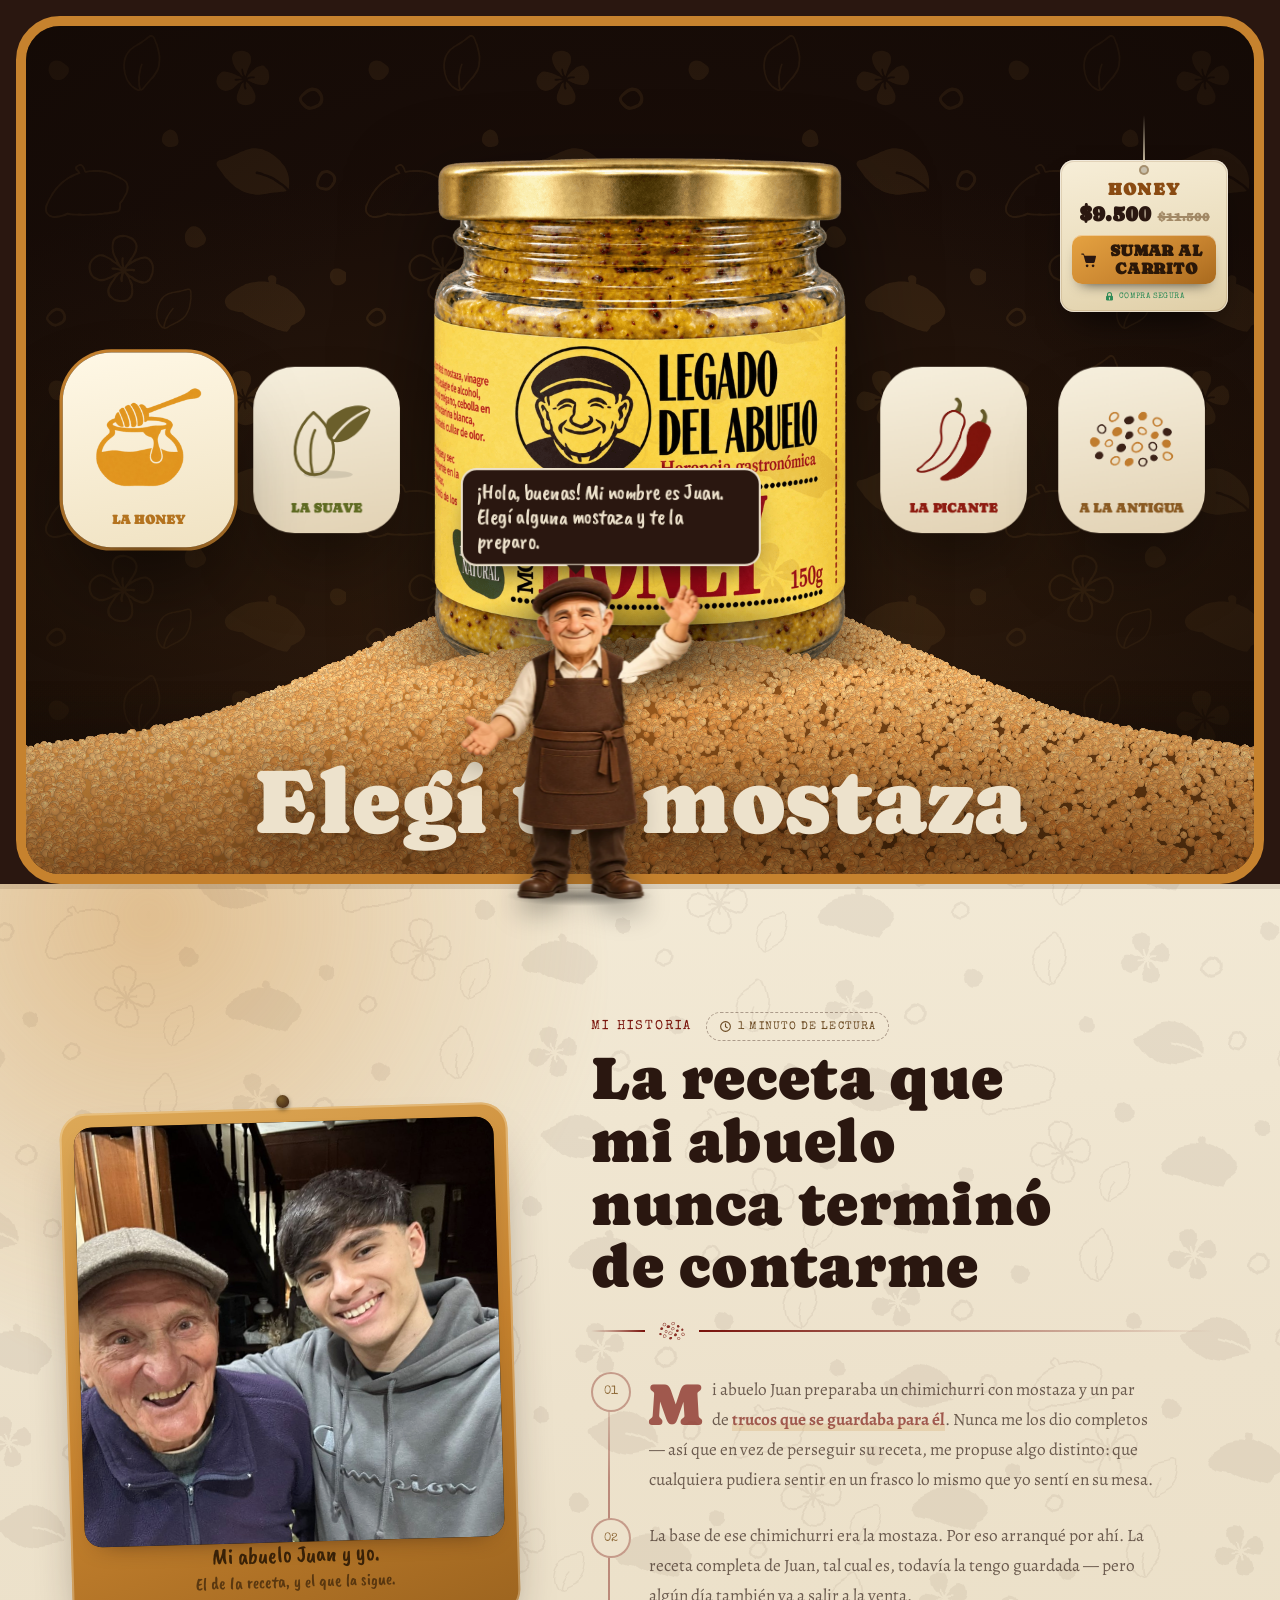
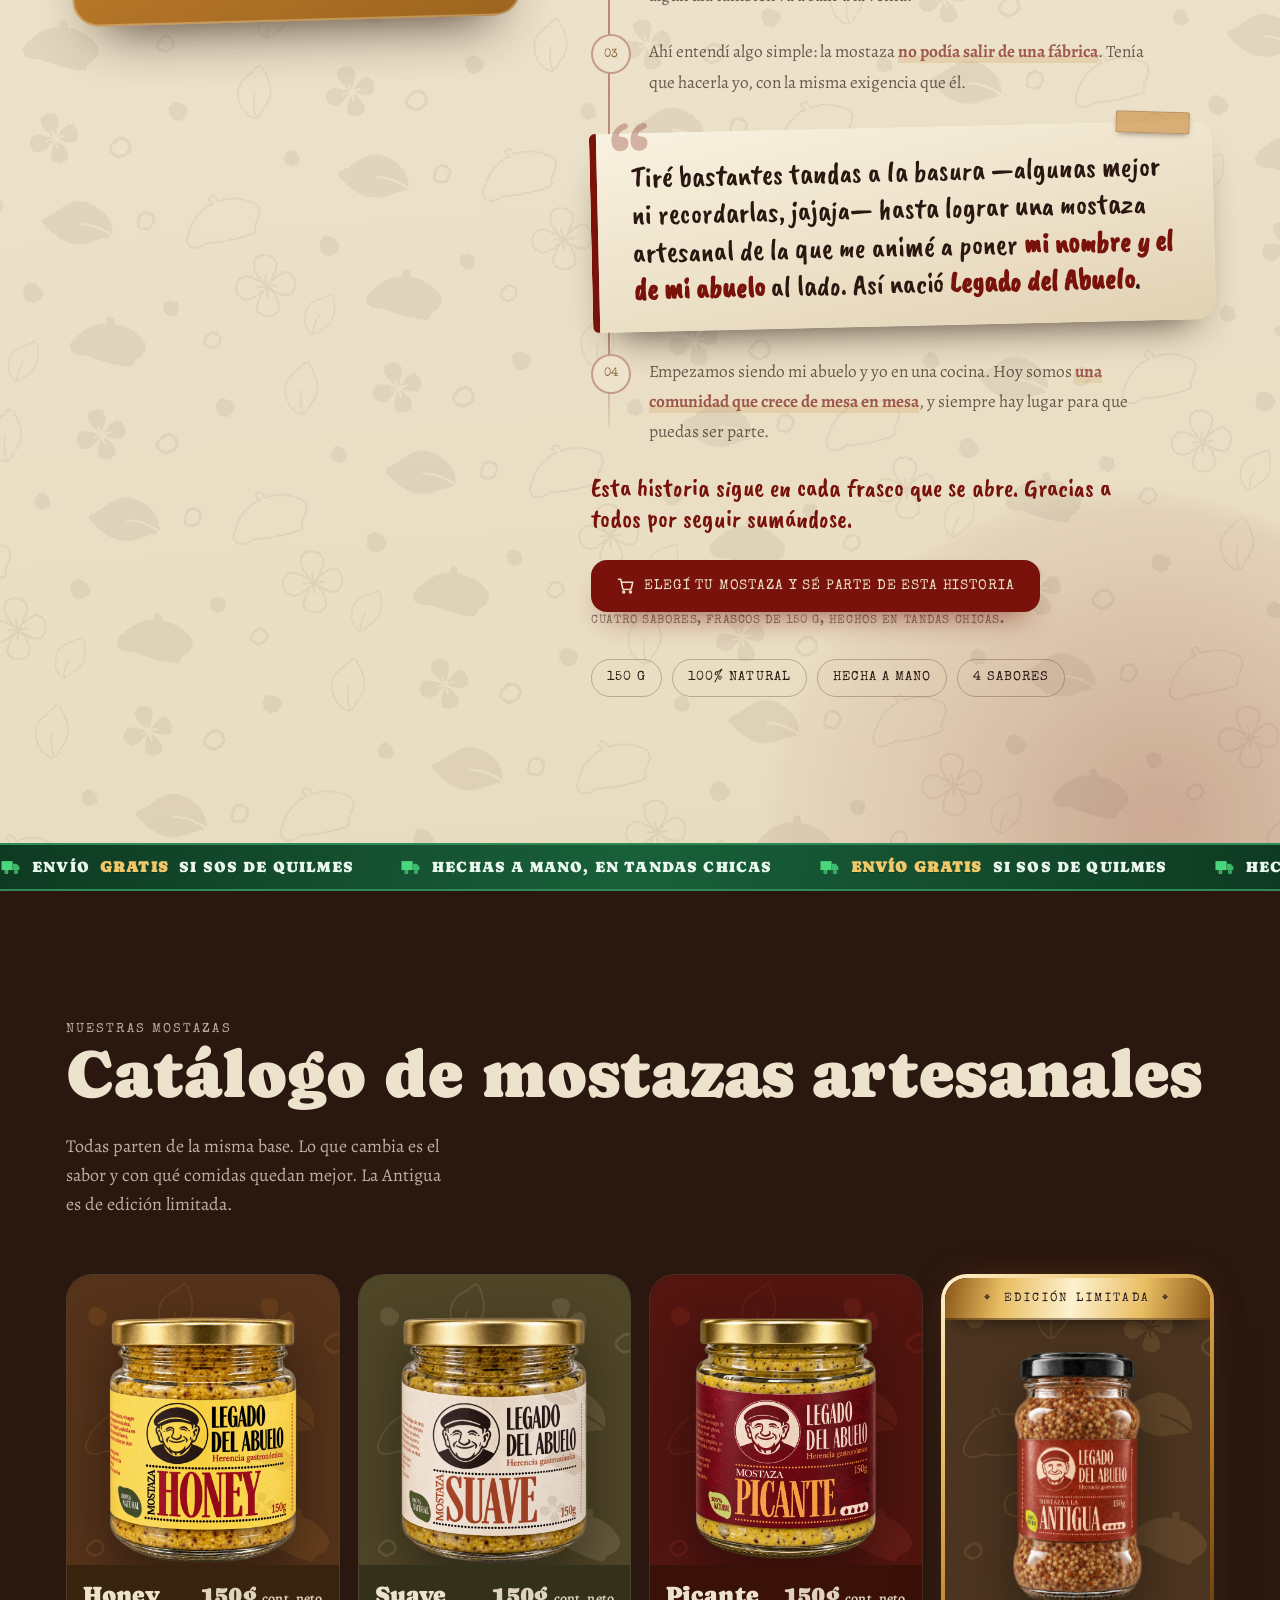
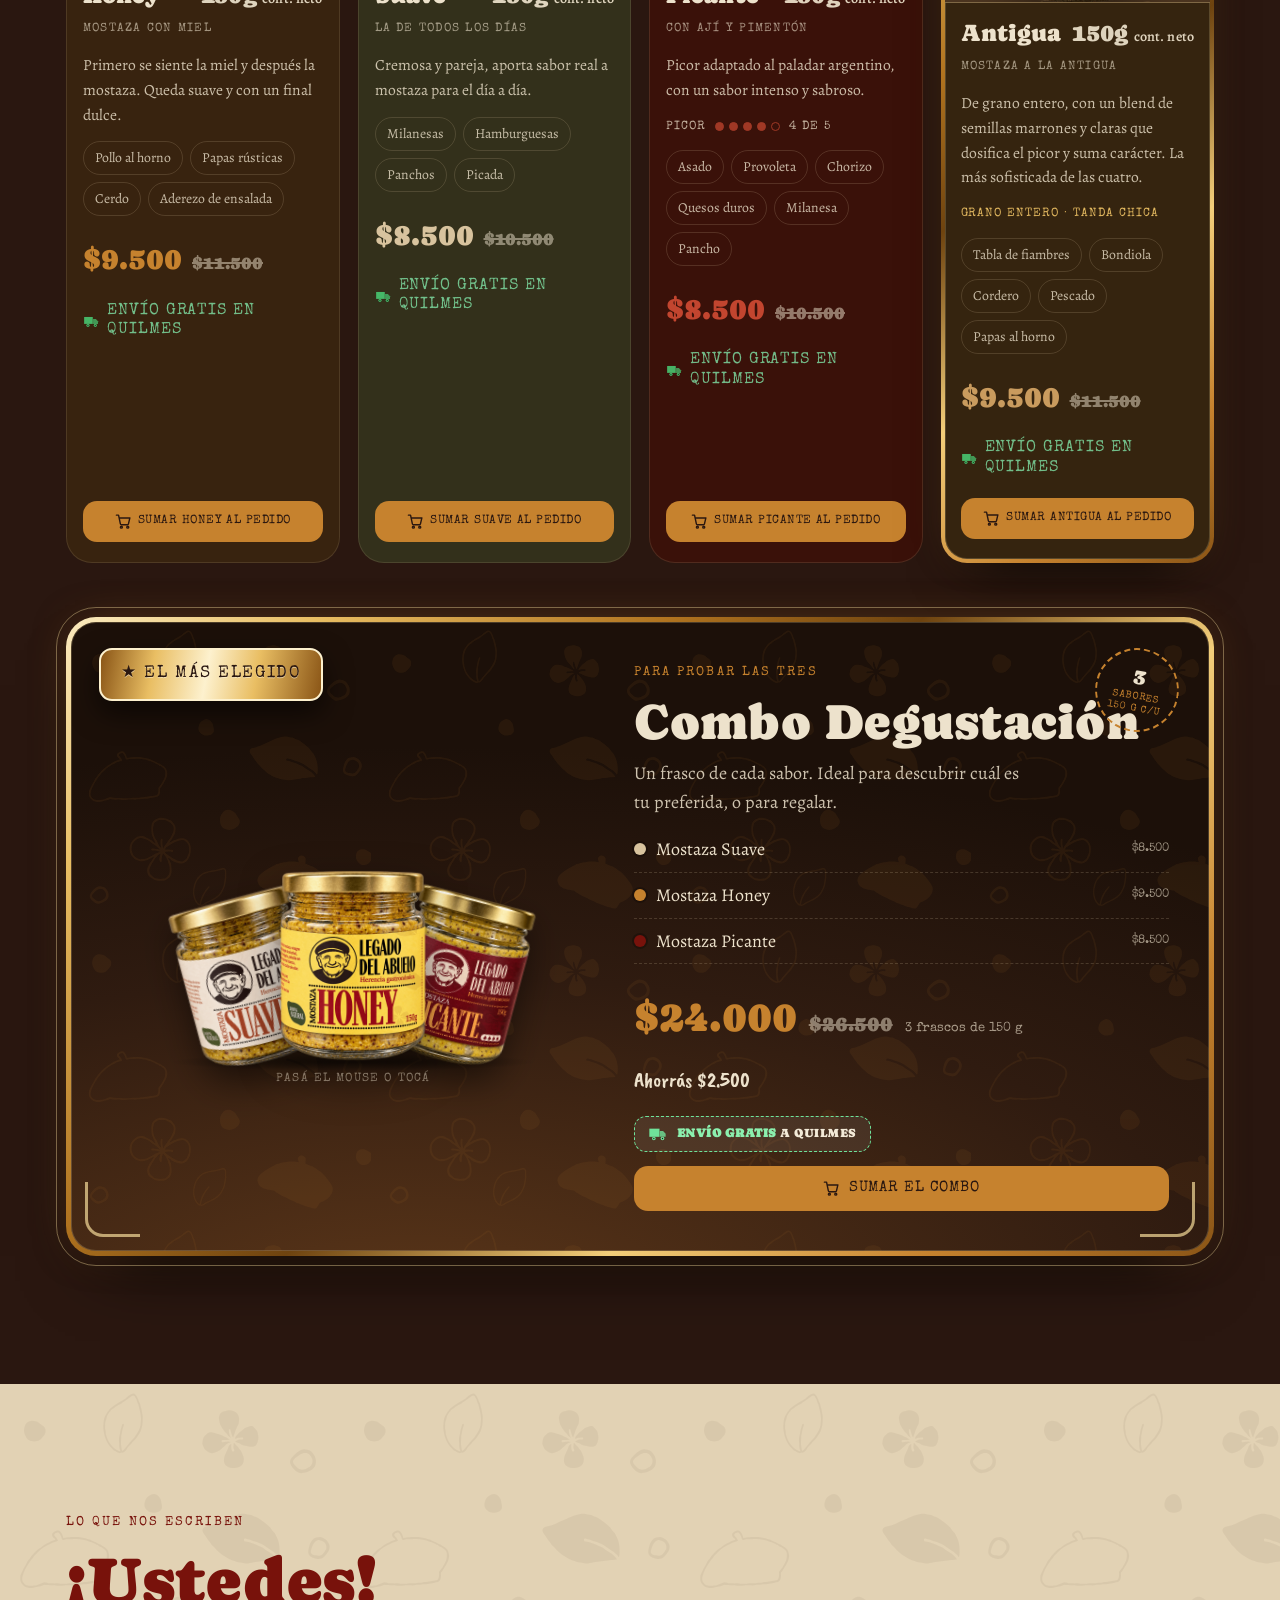
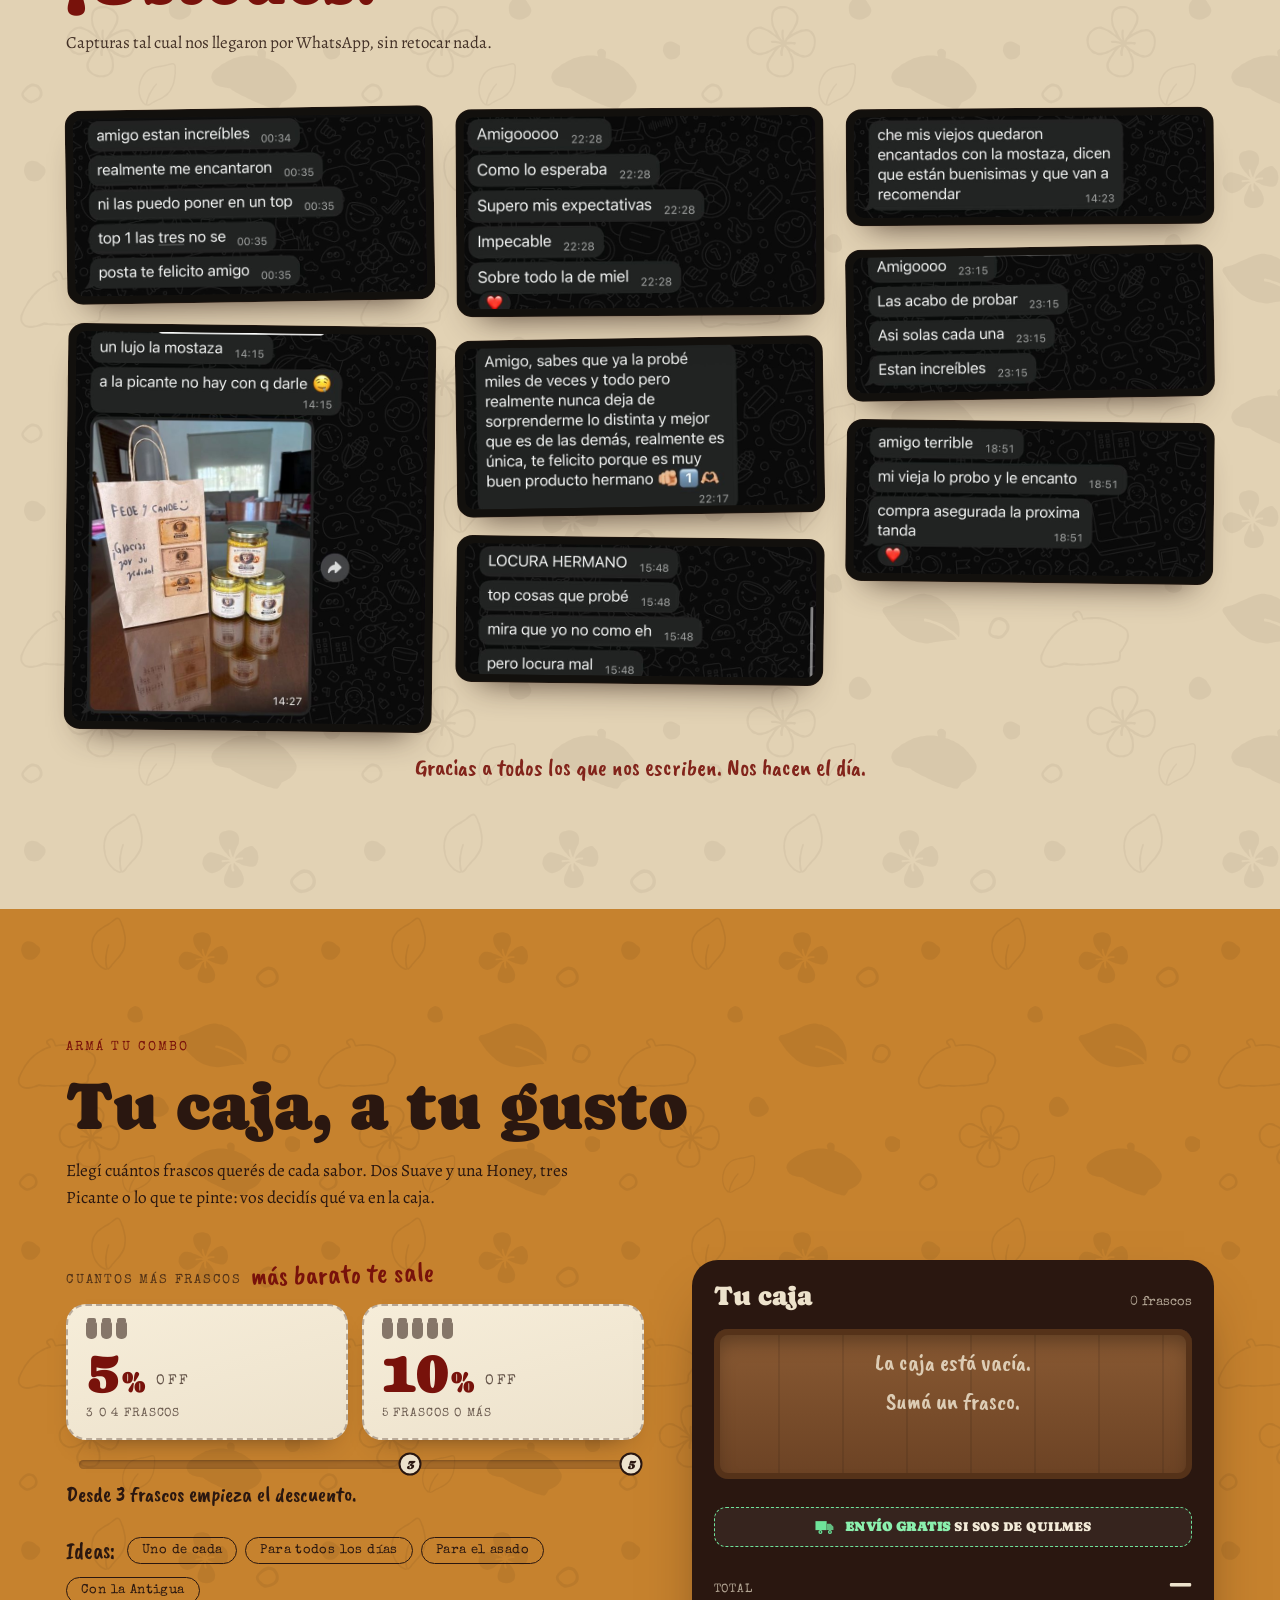
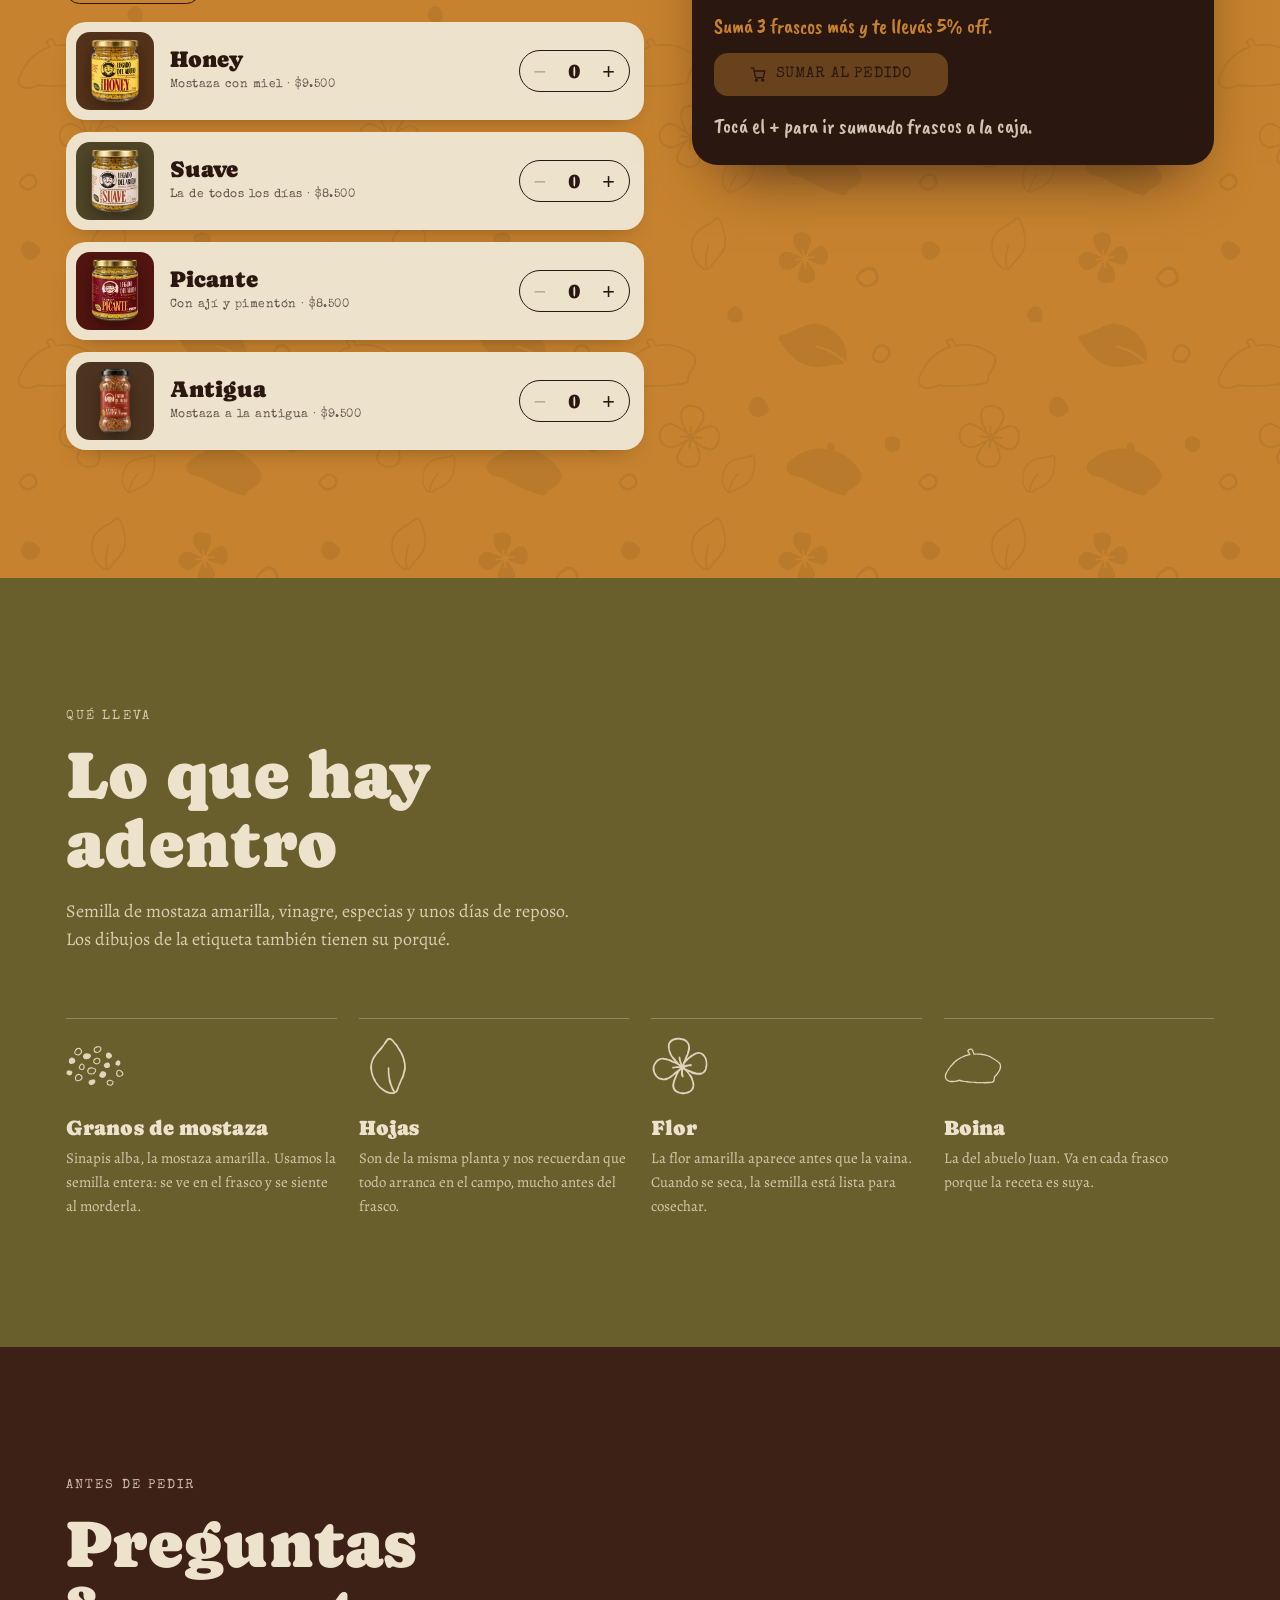
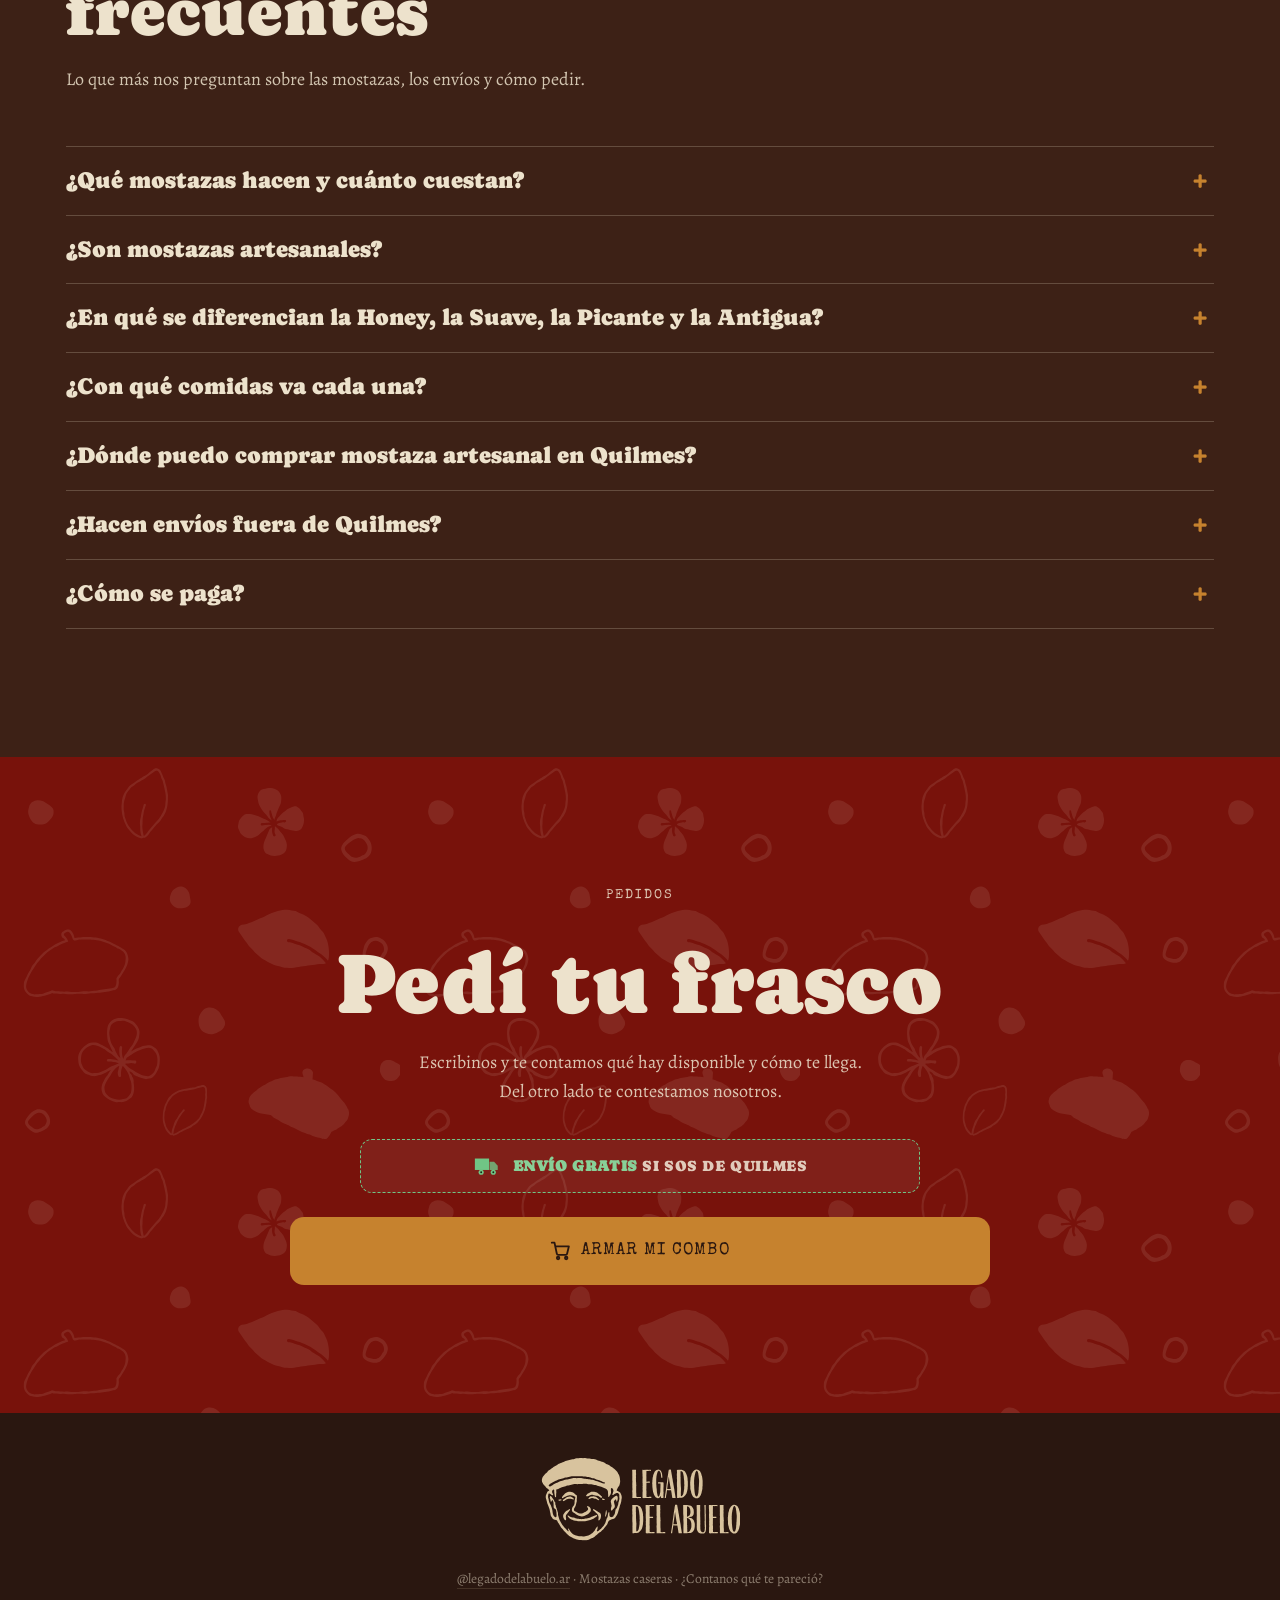
==== commit 07660bb2: "Icono del abuelo como favicon (48, 96, 192 px y favicon.ico) para Google y navegadores Co-Authored-B" ====
--- a/index.html
+++ b/index.html
@@ -34,10 +34,13 @@
 <meta property="og:image" content="https://legadodelabuelo.com.ar/assets/jars/honey.png">
 <meta name="twitter:card" content="summary_large_image">
 <link rel="preload" as="image" href="assets/jars/honey.png">
-<script type="application/ld+json">{"@context":"https://schema.org","@graph":[{"@type":"Store","@id":"https://legadodelabuelo.com.ar/#negocio","name":"Legado del Abuelo","description":"Mostazas artesanales: Honey, Suave, Picante y a la Antigua, en frascos de 150 g. Receta del abuelo Juan. Envío gratis en Quilmes.","url":"https://legadodelabuelo.com.ar/","logo":"https://legadodelabuelo.com.ar/assets/icons/favicon-192.png","image":"https://legadodelabuelo.com.ar/assets/jars/honey.png","slogan":"Herencia gastronómica","areaServed":{"@type":"City","name":"Quilmes","containedInPlace":{"@type":"AdministrativeArea","name":"Buenos Aires, Argentina"}},"sameAs":["https://www.instagram.com/legadodelabuelo.ar","https://www.tiktok.com/@ellegadodelabuelo.ar"]},{"@type":"WebSite","@id":"https://legadodelabuelo.com.ar/#web","url":"https://legadodelabuelo.com.ar/","name":"Legado del Abuelo","inLanguage":"es-AR","publisher":{"@id":"https://legadodelabuelo.com.ar/#negocio"}},{"@type":"Product","name":"Mostaza Honey 150 g","description":"Mostaza con miel. Primero se siente la miel y después la mostaza; queda suave y con un final dulce.","image":"https://legadodelabuelo.com.ar/assets/jars/honey.png","brand":{"@type":"Brand","name":"Legado del Abuelo"},"category":"Mostazas artesanales","weight":{"@type":"QuantitativeValue","value":150,"unitCode":"GRM"},"offers":{"@type":"Offer","url":"https://legadodelabuelo.com.ar/#catalogo","priceCurrency":"ARS","price":"9500","availability":"https://schema.org/InStock","seller":{"@id":"https://legadodelabuelo.com.ar/#negocio"}}},{"@type":"Product","name":"Mostaza Suave 150 g","description":"Mostaza cremosa y pareja, con sabor real a mostaza para el día a día.","image":"https://legadodelabuelo.com.ar/assets/jars/suave.png","brand":{"@type":"Brand","name":"Legado del Abuelo"},"category":"Mostazas artesanales","weight":{"@type":"QuantitativeValue","value":150,"unitCode":"GRM"},"offers":{"@type":"Offer","url":"https://legadodelabuelo.com.ar/#catalogo","priceCurrency":"ARS","price":"8500","availability":"https://schema.org/InStock","seller":{"@id":"https://legadodelabuelo.com.ar/#negocio"}}},{"@type":"Product","name":"Mostaza Picante 150 g","description":"Mostaza picante con ají y pimentón, con un picor adaptado al paladar argentino y un sabor intenso.","image":"https://legadodelabuelo.com.ar/assets/jars/picante.png","brand":{"@type":"Brand","name":"Legado del Abuelo"},"category":"Mostazas artesanales","weight":{"@type":"QuantitativeValue","value":150,"unitCode":"GRM"},"offers":{"@type":"Offer","url":"https://legadodelabuelo.com.ar/#catalogo","priceCurrency":"ARS","price":"8500","availability":"https://schema.org/InStock","seller":{"@id":"https://legadodelabuelo.com.ar/#negocio"}}},{"@type":"Product","name":"Mostaza a la Antigua 150 g","description":"Mostaza de grano entero, con un blend de semillas marrones y claras que dosifica el picor y suma carácter. Edición limitada.","image":"https://legadodelabuelo.com.ar/assets/jars/antigua.png","brand":{"@type":"Brand","name":"Legado del Abuelo"},"category":"Mostazas artesanales","weight":{"@type":"QuantitativeValue","value":150,"unitCode":"GRM"},"offers":{"@type":"Offer","url":"https://legadodelabuelo.com.ar/#catalogo","priceCurrency":"ARS","price":"9500","availability":"https://schema.org/LimitedAvailability","seller":{"@id":"https://legadodelabuelo.com.ar/#negocio"}}},{"@type":"FAQPage","@id":"https://legadodelabuelo.com.ar/#preguntas","mainEntity":[{"@type":"Question","name":"¿Qué mostazas hacen y cuánto cuestan?","acceptedAnswer":{"@type":"Answer","text":"Hacemos cuatro mostazas artesanales en frascos de 150 g: Honey ($9.500), Suave ($8.500), Picante ($8.500) y a la Antigua ($9.500, edición limitada). También hay un Combo Degustación con un frasco de Suave, Honey y Picante a precio especial."}},{"@type":"Question","name":"¿Son mostazas artesanales?","acceptedAnswer":{"@type":"Answer","text":"Sí. Las hacemos en lotes chicos con la receta de mi abuelo Juan: semilla de mostaza entera, vinagre, especias y unos días de reposo."}},{"@type":"Question","name":"¿En qué se diferencian la Honey, la Suave, la Picante y la Antigua?","acceptedAnswer":{"@type":"Answer","text":"La Honey se siente primero a miel y termina dulce. La Suave es cremosa y pareja, para todos los días. La Picante tiene ají y pimentón, con un picor pensado para el paladar argentino. La Antigua es de grano entero, con un blend de semillas marrones y claras: es la más sofisticada de las cuatro."}},{"@type":"Question","name":"¿Con qué comidas va cada una?","acceptedAnswer":{"@type":"Answer","text":"La Honey va con pollo al horno, papas rústicas, cerdo y aderezos de ensalada. La Suave, con milanesas, hamburguesas, panchos y picadas. La Picante, con asado, provoleta, chorizo, quesos duros, milanesa y pancho. La Antigua, con tabla de fiambres, bondiola, cordero, pescado y papas al horno."}},{"@type":"Question","name":"¿Dónde puedo comprar mostaza artesanal en Quilmes?","acceptedAnswer":{"@type":"Answer","text":"Acá mismo: armás tu pedido en la web y te lo llevamos. En Quilmes el envío es gratis."}},{"@type":"Question","name":"¿Hacen envíos fuera de Quilmes?","acceptedAnswer":{"@type":"Answer","text":"Escribinos por WhatsApp contándonos dónde estás y te decimos cómo te llega."}},{"@type":"Question","name":"¿Cómo se paga?","acceptedAnswer":{"@type":"Answer","text":"Por transferencia o en efectivo al recibir el pedido. Armás tu pedido en la web, lo mandás por WhatsApp y te confirmamos."}}]}]}</script>
-<link rel="icon" type="image/png" sizes="32x32" href="assets/icons/favicon-32.png">
-<link rel="icon" type="image/png" sizes="192x192" href="assets/icons/favicon-192.png">
-<link rel="apple-touch-icon" sizes="180x180" href="assets/icons/apple-touch-icon.png">
+<script type="application/ld+json">{"@context":"https://schema.org","@graph":[{"@type":"Store","@id":"https://legadodelabuelo.com.ar/#negocio","name":"Legado del Abuelo","description":"Mostazas artesanales: Honey, Suave, Picante y a la Antigua, en frascos de 150 g. Receta del abuelo Juan. Envío gratis en Quilmes.","url":"https://legadodelabuelo.com.ar/","logo":"https://legadodelabuelo.com.ar/assets/icons/logo-512.png","image":"https://legadodelabuelo.com.ar/assets/jars/honey.png","slogan":"Herencia gastronómica","areaServed":{"@type":"City","name":"Quilmes","containedInPlace":{"@type":"AdministrativeArea","name":"Buenos Aires, Argentina"}},"sameAs":["https://www.instagram.com/legadodelabuelo.ar","https://www.tiktok.com/@ellegadodelabuelo.ar"]},{"@type":"WebSite","@id":"https://legadodelabuelo.com.ar/#web","url":"https://legadodelabuelo.com.ar/","name":"Legado del Abuelo","inLanguage":"es-AR","publisher":{"@id":"https://legadodelabuelo.com.ar/#negocio"}},{"@type":"Product","name":"Mostaza Honey 150 g","description":"Mostaza con miel. Primero se siente la miel y después la mostaza; queda suave y con un final dulce.","image":"https://legadodelabuelo.com.ar/assets/jars/honey.png","brand":{"@type":"Brand","name":"Legado del Abuelo"},"category":"Mostazas artesanales","weight":{"@type":"QuantitativeValue","value":150,"unitCode":"GRM"},"offers":{"@type":"Offer","url":"https://legadodelabuelo.com.ar/#catalogo","priceCurrency":"ARS","price":"9500","availability":"https://schema.org/InStock","seller":{"@id":"https://legadodelabuelo.com.ar/#negocio"}}},{"@type":"Product","name":"Mostaza Suave 150 g","description":"Mostaza cremosa y pareja, con sabor real a mostaza para el día a día.","image":"https://legadodelabuelo.com.ar/assets/jars/suave.png","brand":{"@type":"Brand","name":"Legado del Abuelo"},"category":"Mostazas artesanales","weight":{"@type":"QuantitativeValue","value":150,"unitCode":"GRM"},"offers":{"@type":"Offer","url":"https://legadodelabuelo.com.ar/#catalogo","priceCurrency":"ARS","price":"8500","availability":"https://schema.org/InStock","seller":{"@id":"https://legadodelabuelo.com.ar/#negocio"}}},{"@type":"Product","name":"Mostaza Picante 150 g","description":"Mostaza picante con ají y pimentón, con un picor adaptado al paladar argentino y un sabor intenso.","image":"https://legadodelabuelo.com.ar/assets/jars/picante.png","brand":{"@type":"Brand","name":"Legado del Abuelo"},"category":"Mostazas artesanales","weight":{"@type":"QuantitativeValue","value":150,"unitCode":"GRM"},"offers":{"@type":"Offer","url":"https://legadodelabuelo.com.ar/#catalogo","priceCurrency":"ARS","price":"8500","availability":"https://schema.org/InStock","seller":{"@id":"https://legadodelabuelo.com.ar/#negocio"}}},{"@type":"Product","name":"Mostaza a la Antigua 150 g","description":"Mostaza de grano entero, con un blend de semillas marrones y claras que dosifica el picor y suma carácter. Edición limitada.","image":"https://legadodelabuelo.com.ar/assets/jars/antigua.png","brand":{"@type":"Brand","name":"Legado del Abuelo"},"category":"Mostazas artesanales","weight":{"@type":"QuantitativeValue","value":150,"unitCode":"GRM"},"offers":{"@type":"Offer","url":"https://legadodelabuelo.com.ar/#catalogo","priceCurrency":"ARS","price":"9500","availability":"https://schema.org/LimitedAvailability","seller":{"@id":"https://legadodelabuelo.com.ar/#negocio"}}},{"@type":"FAQPage","@id":"https://legadodelabuelo.com.ar/#preguntas","mainEntity":[{"@type":"Question","name":"¿Qué mostazas hacen y cuánto cuestan?","acceptedAnswer":{"@type":"Answer","text":"Hacemos cuatro mostazas artesanales en frascos de 150 g: Honey ($9.500), Suave ($8.500), Picante ($8.500) y a la Antigua ($9.500, edición limitada). También hay un Combo Degustación con un frasco de Suave, Honey y Picante a precio especial."}},{"@type":"Question","name":"¿Son mostazas artesanales?","acceptedAnswer":{"@type":"Answer","text":"Sí. Las hacemos en lotes chicos con la receta de mi abuelo Juan: semilla de mostaza entera, vinagre, especias y unos días de reposo."}},{"@type":"Question","name":"¿En qué se diferencian la Honey, la Suave, la Picante y la Antigua?","acceptedAnswer":{"@type":"Answer","text":"La Honey se siente primero a miel y termina dulce. La Suave es cremosa y pareja, para todos los días. La Picante tiene ají y pimentón, con un picor pensado para el paladar argentino. La Antigua es de grano entero, con un blend de semillas marrones y claras: es la más sofisticada de las cuatro."}},{"@type":"Question","name":"¿Con qué comidas va cada una?","acceptedAnswer":{"@type":"Answer","text":"La Honey va con pollo al horno, papas rústicas, cerdo y aderezos de ensalada. La Suave, con milanesas, hamburguesas, panchos y picadas. La Picante, con asado, provoleta, chorizo, quesos duros, milanesa y pancho. La Antigua, con tabla de fiambres, bondiola, cordero, pescado y papas al horno."}},{"@type":"Question","name":"¿Dónde puedo comprar mostaza artesanal en Quilmes?","acceptedAnswer":{"@type":"Answer","text":"Acá mismo: armás tu pedido en la web y te lo llevamos. En Quilmes el envío es gratis."}},{"@type":"Question","name":"¿Hacen envíos fuera de Quilmes?","acceptedAnswer":{"@type":"Answer","text":"Escribinos por WhatsApp contándonos dónde estás y te decimos cómo te llega."}},{"@type":"Question","name":"¿Cómo se paga?","acceptedAnswer":{"@type":"Answer","text":"Por transferencia o en efectivo al recibir el pedido. Armás tu pedido en la web, lo mandás por WhatsApp y te confirmamos."}}]}]}</script>
+<link rel="icon" href="/favicon.ico" sizes="any">
+<link rel="icon" type="image/png" sizes="32x32" href="/assets/icons/favicon-32.png">
+<link rel="icon" type="image/png" sizes="48x48" href="/assets/icons/favicon-48.png">
+<link rel="icon" type="image/png" sizes="96x96" href="/assets/icons/favicon-96.png">
+<link rel="icon" type="image/png" sizes="192x192" href="/assets/icons/favicon-192.png">
+<link rel="apple-touch-icon" sizes="180x180" href="/assets/icons/apple-touch-icon.png">
 <link rel="preconnect" href="https://fonts.googleapis.com">
 <link rel="preconnect" href="https://fonts.gstatic.com" crossorigin>
 <link rel="stylesheet" href="https://fonts.googleapis.com/css2?family=Caprasimo&family=Alegreya:ital,wght@0,400;0,500;0,700;1,400&family=Special+Elite&family=Caveat+Brush&display=swap">
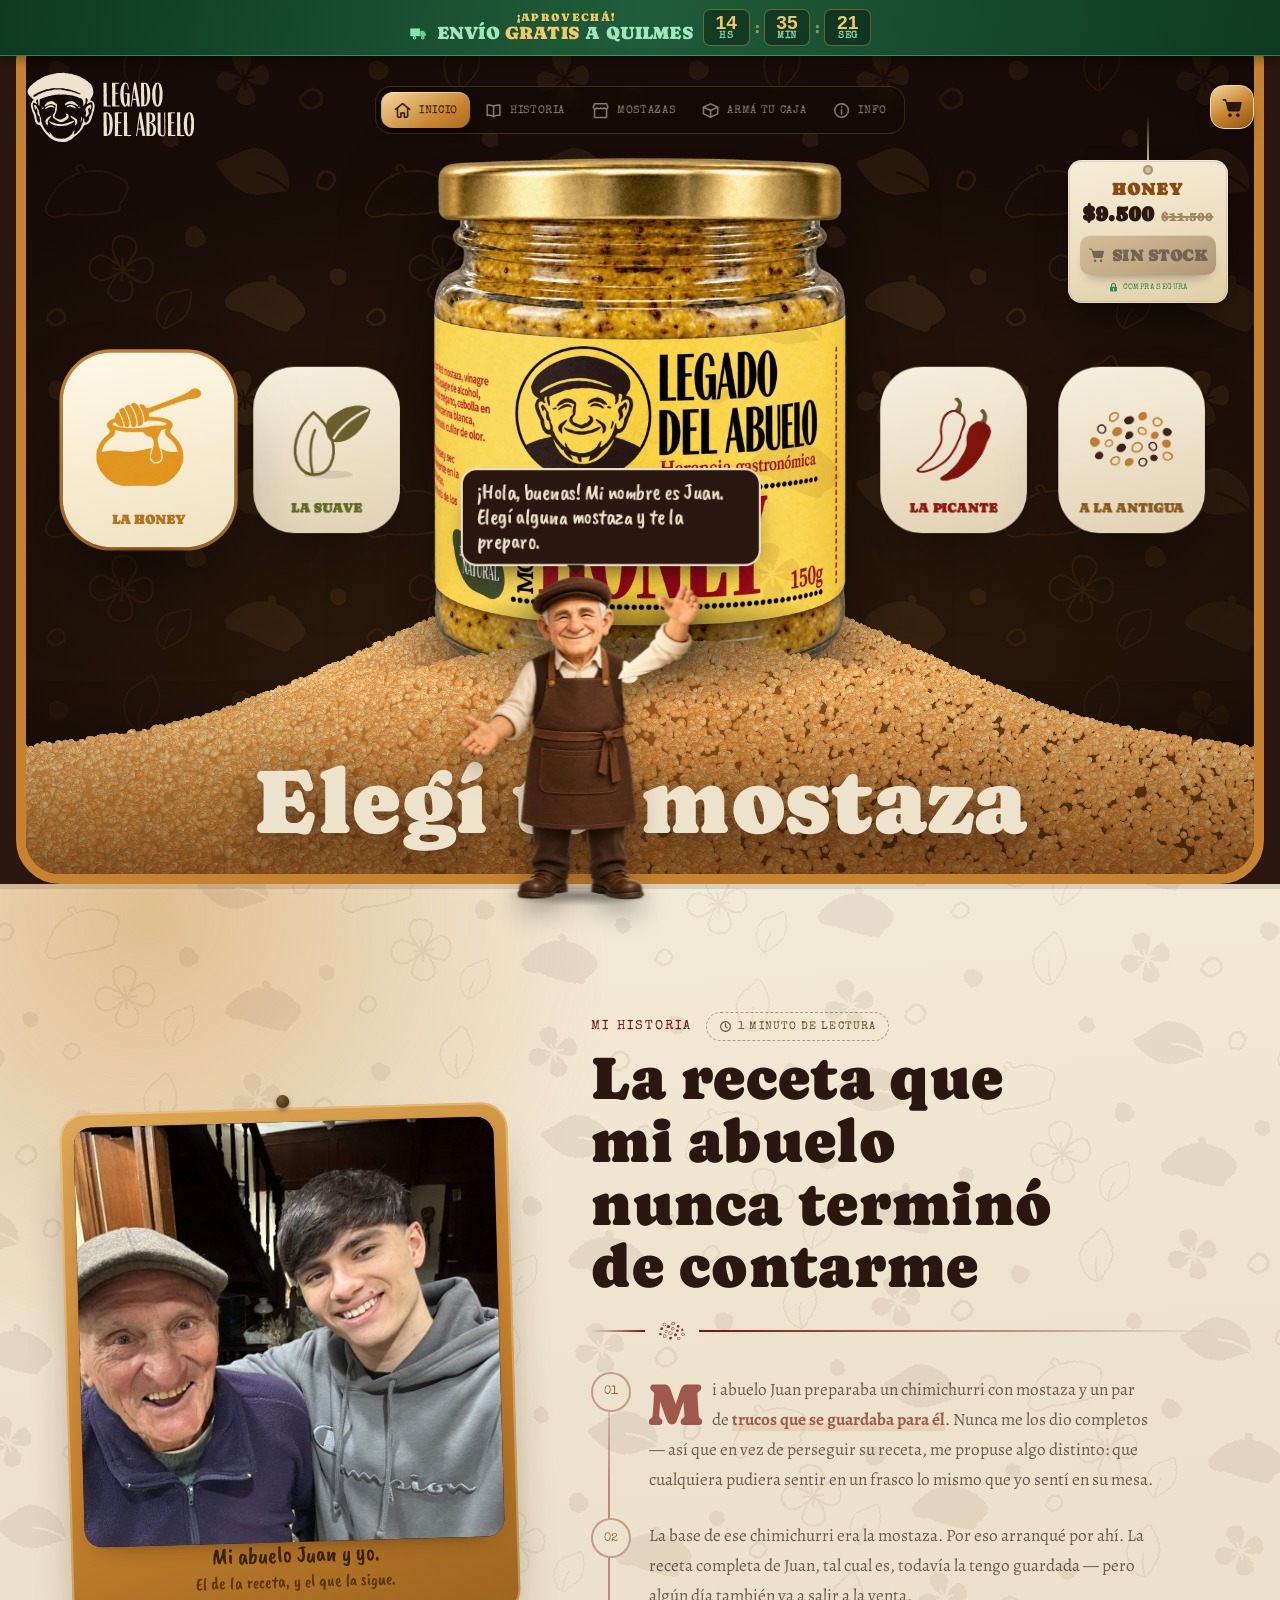
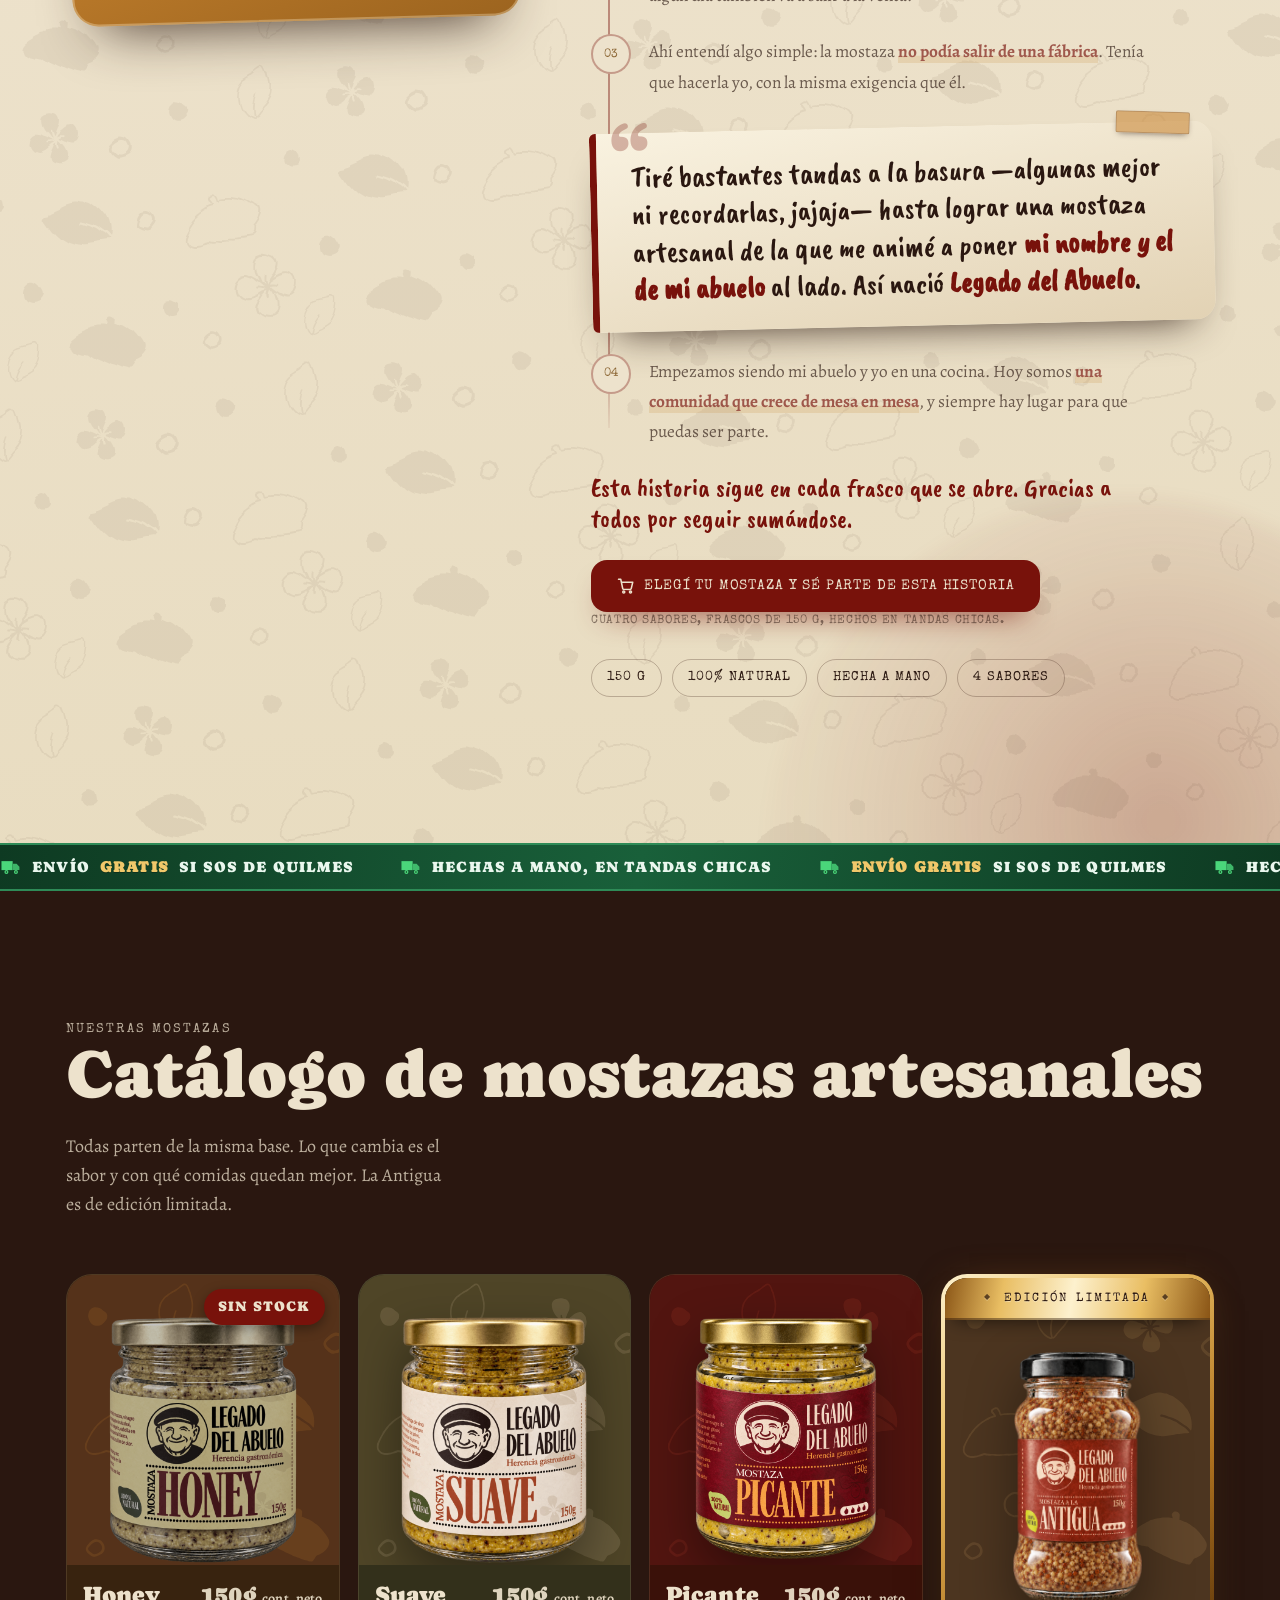
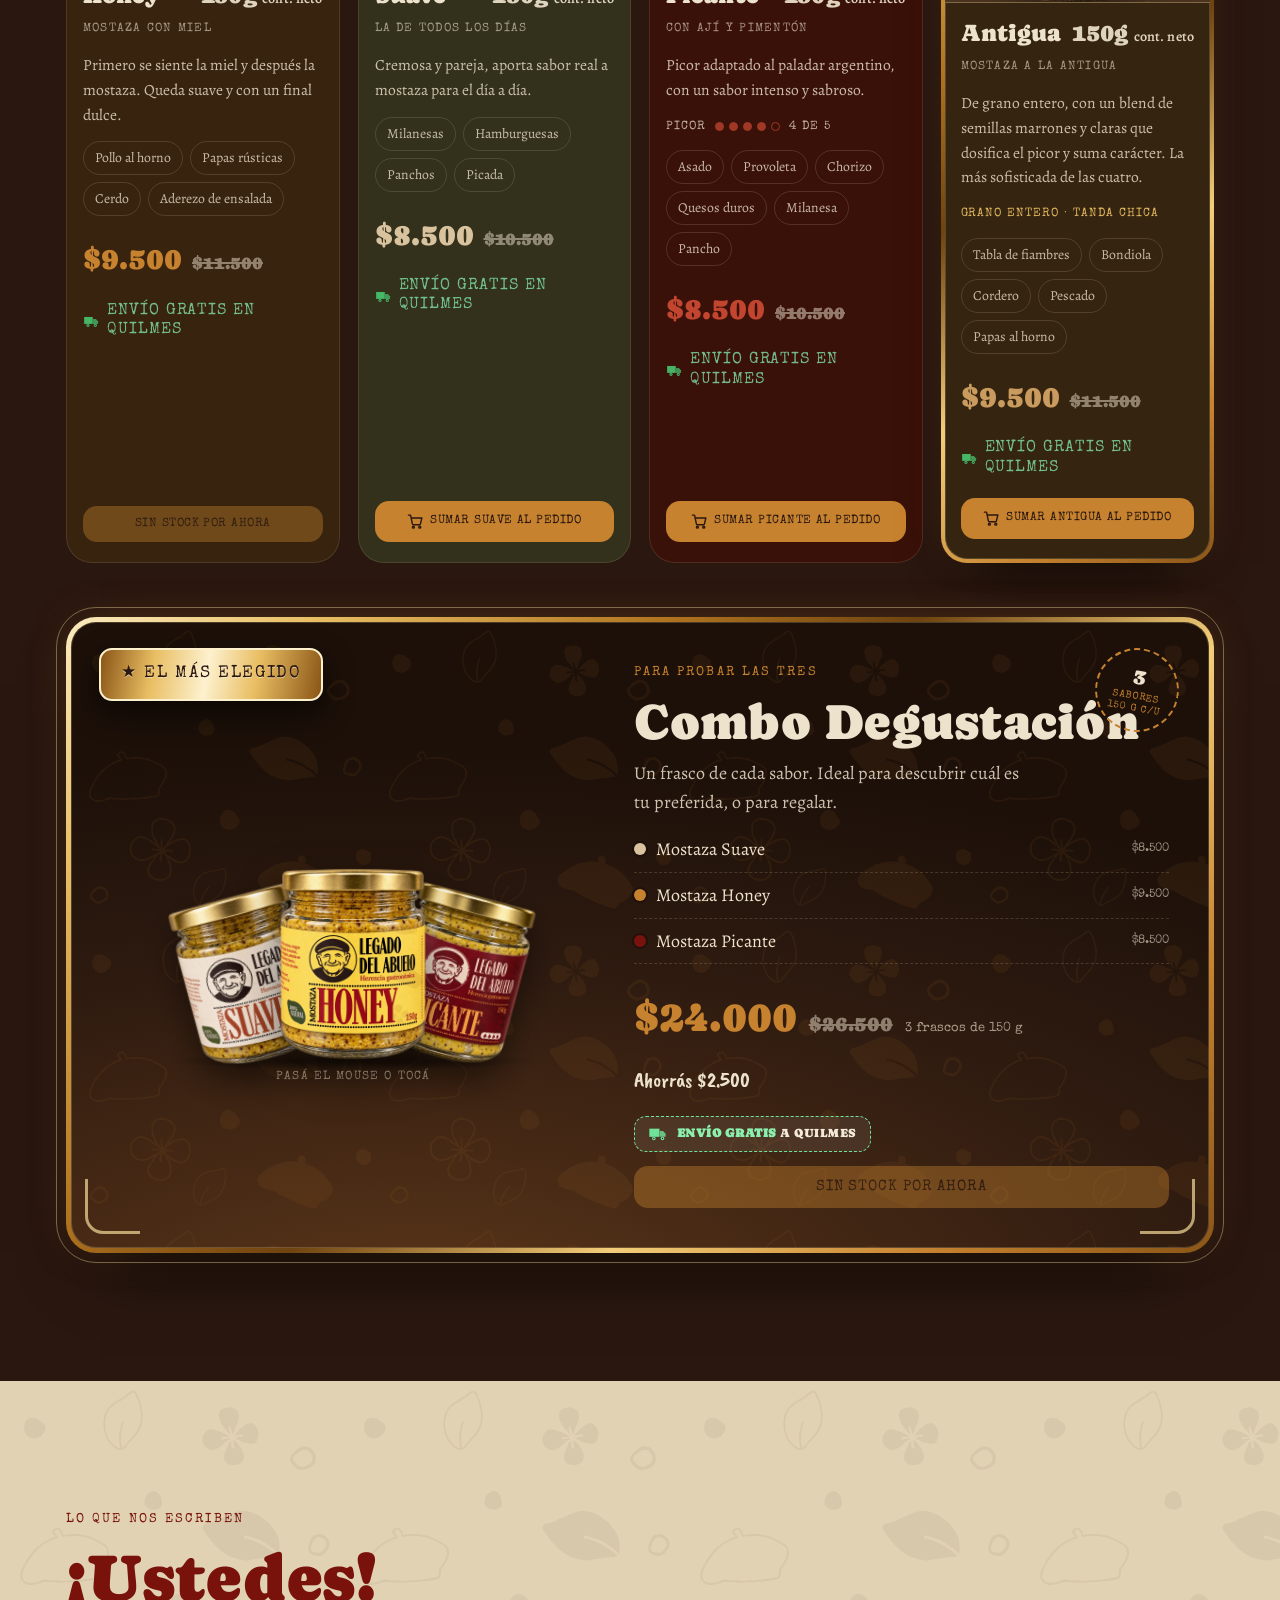
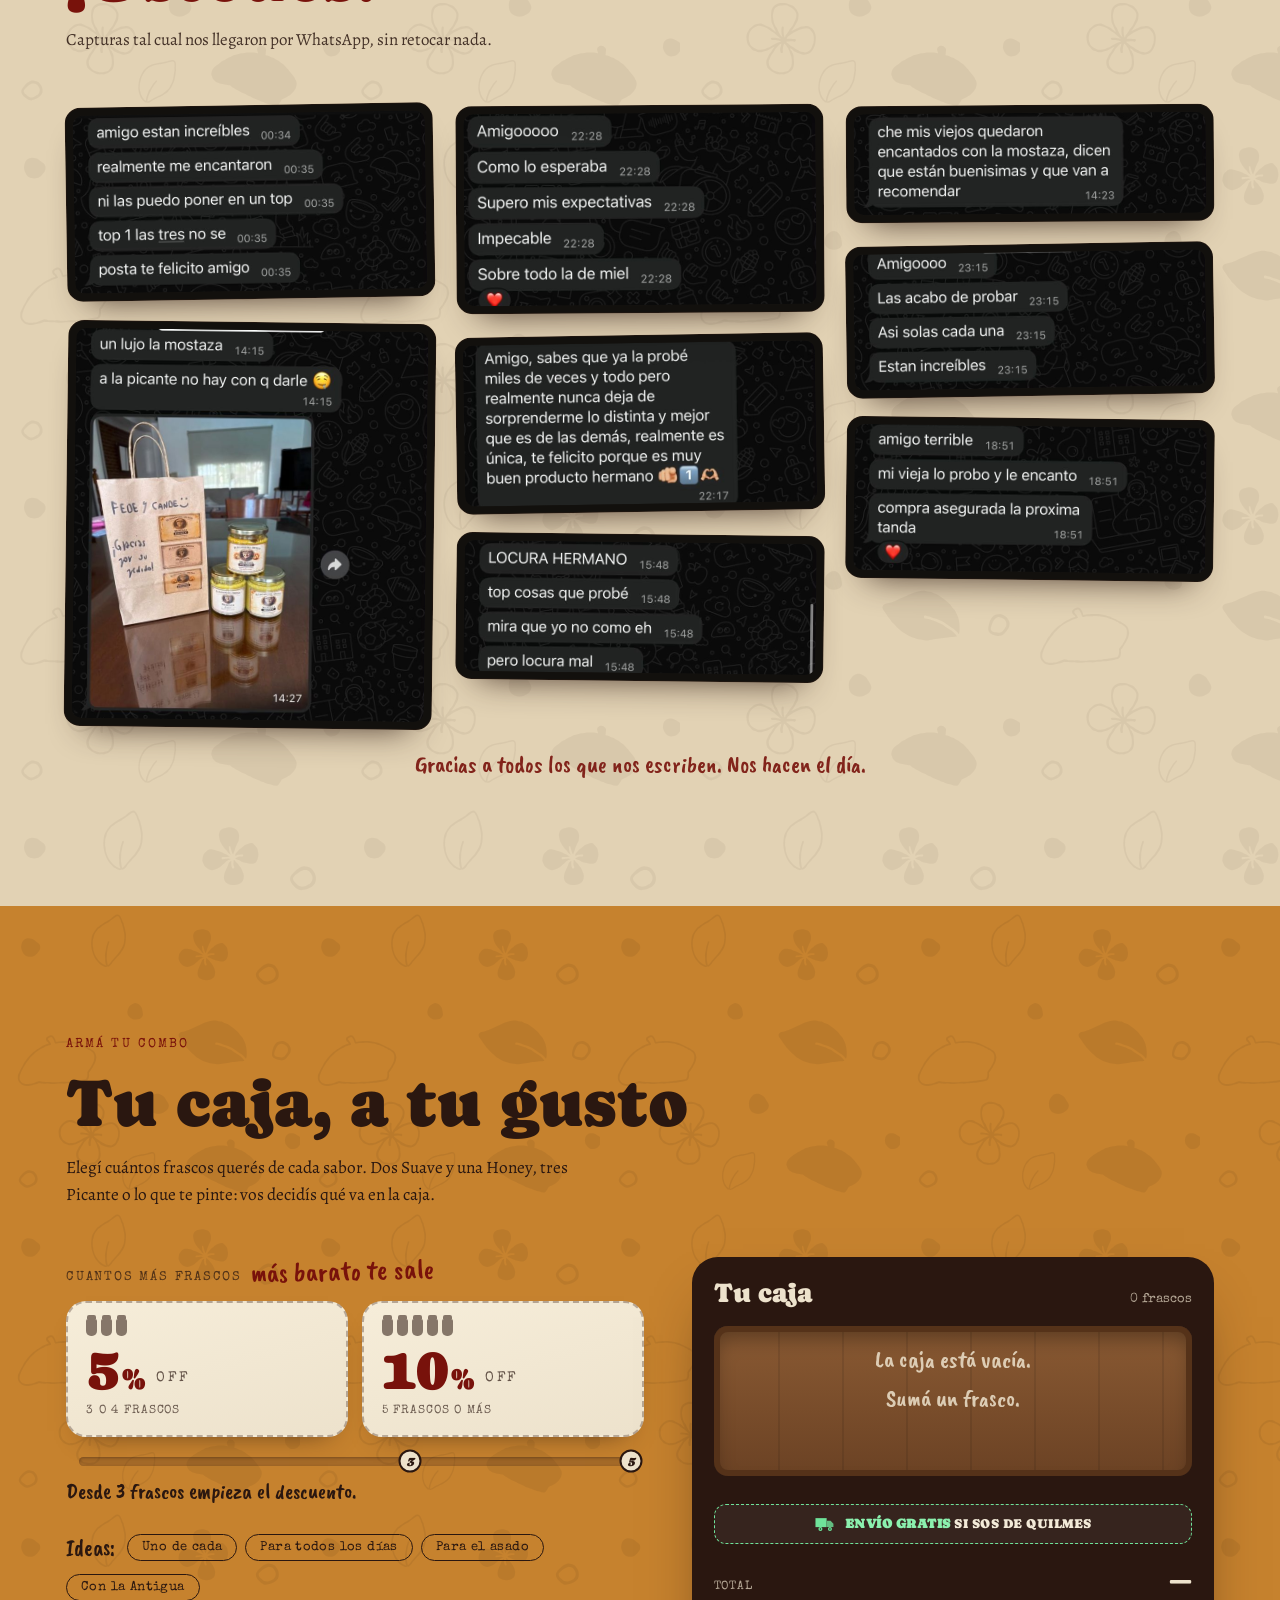
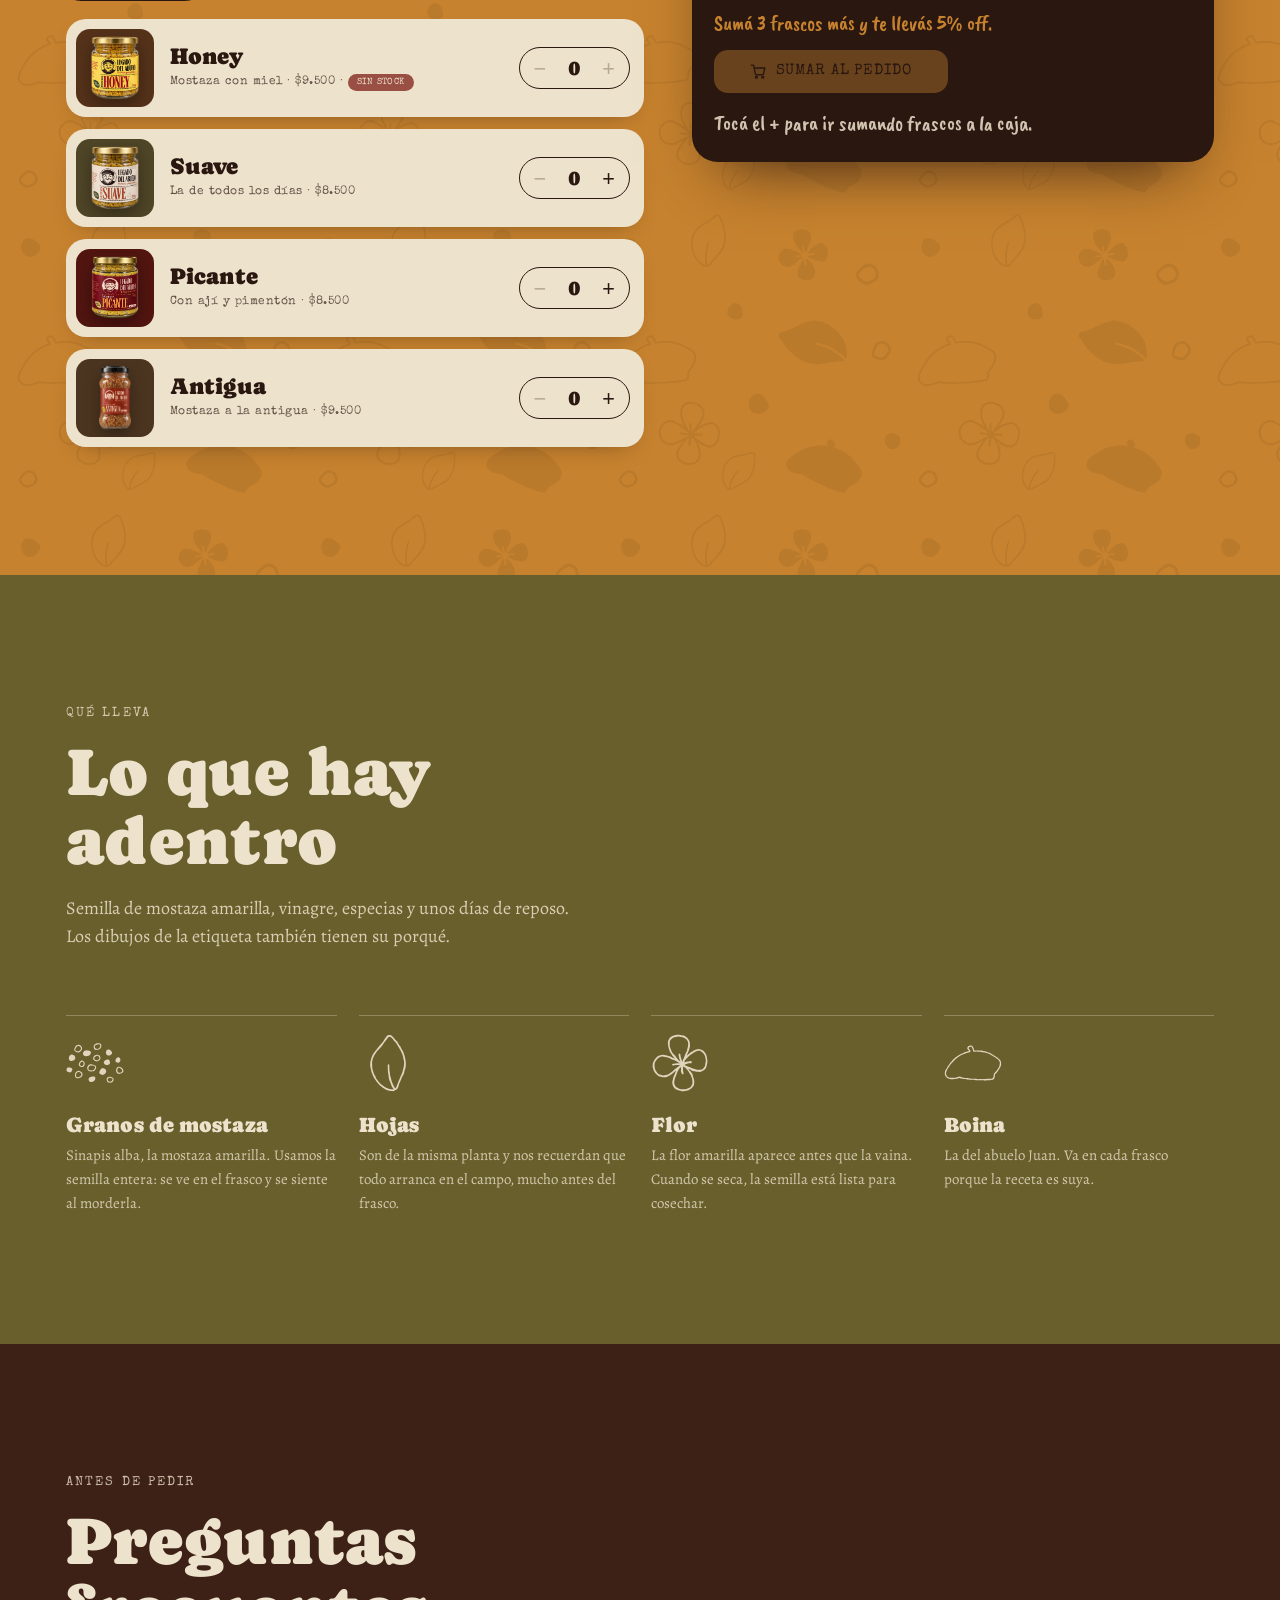
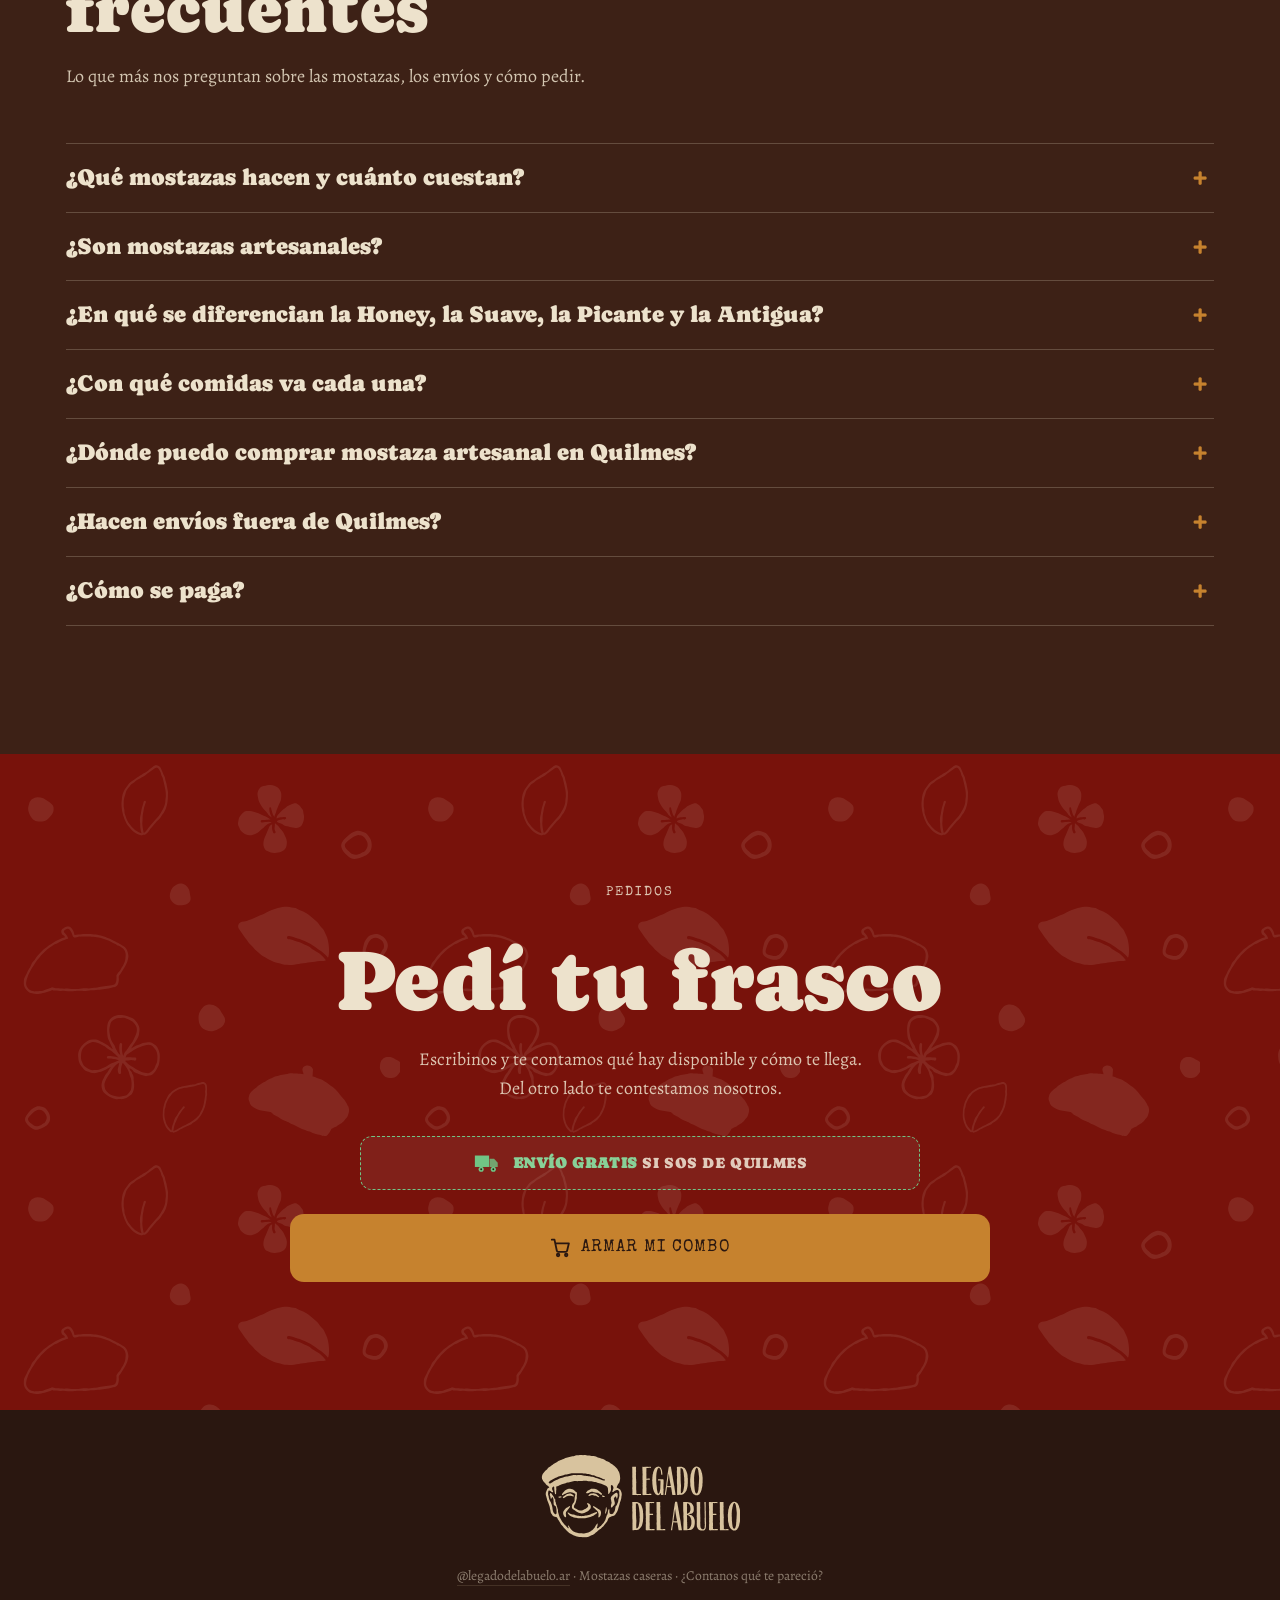
==== commit b412a19f: "Honey sin stock: botones apagados en hero, catalogo, Armá tu caja y Combo Degustacion Co-Authored-By" ====
--- a/index.html
+++ b/index.html
@@ -8,6 +8,11 @@
 body{margin:0;font:14px system-ui}
 img{max-width:100%}
 [hidden]{display:none!important}
+.sinstock{display:inline-block;background:#78120B;color:#EDE2CC;border-radius:999px;padding:1px 9px;font-size:.78em;letter-spacing:.05em;text-transform:uppercase;white-space:nowrap}
+.ficha.agotada{position:relative}
+.ficha.agotada .top img{filter:grayscale(.6) brightness(.78)}
+.cinta-agotada{position:absolute;top:14px;right:14px;z-index:6;background:#78120B;color:#EDE2CC;font-family:var(--display);font-size:.85rem;letter-spacing:.08em;text-transform:uppercase;padding:7px 14px;border-radius:999px;box-shadow:0 4px 12px rgba(0,0,0,.35)}
+.ticket #ticketCta.agotado{opacity:.6!important;filter:grayscale(.55)!important;cursor:not-allowed!important;pointer-events:none}
 .faq{background:var(--marron);color:var(--papel)}
 .faq h2{font-size:clamp(2.4rem,5.4vw,4.2rem);margin-bottom:18px;max-width:16ch}
 .faq .lead{max-width:56ch;opacity:.85;margin:0 0 clamp(32px,5vw,52px)}
@@ -34,7 +39,7 @@
 <meta property="og:image" content="https://legadodelabuelo.com.ar/assets/jars/honey.png">
 <meta name="twitter:card" content="summary_large_image">
 <link rel="preload" as="image" href="assets/jars/honey.png">
-<script type="application/ld+json">{"@context":"https://schema.org","@graph":[{"@type":"Store","@id":"https://legadodelabuelo.com.ar/#negocio","name":"Legado del Abuelo","description":"Mostazas artesanales: Honey, Suave, Picante y a la Antigua, en frascos de 150 g. Receta del abuelo Juan. Envío gratis en Quilmes.","url":"https://legadodelabuelo.com.ar/","logo":"https://legadodelabuelo.com.ar/assets/icons/logo-512.png","image":"https://legadodelabuelo.com.ar/assets/jars/honey.png","slogan":"Herencia gastronómica","areaServed":{"@type":"City","name":"Quilmes","containedInPlace":{"@type":"AdministrativeArea","name":"Buenos Aires, Argentina"}},"sameAs":["https://www.instagram.com/legadodelabuelo.ar","https://www.tiktok.com/@ellegadodelabuelo.ar"]},{"@type":"WebSite","@id":"https://legadodelabuelo.com.ar/#web","url":"https://legadodelabuelo.com.ar/","name":"Legado del Abuelo","inLanguage":"es-AR","publisher":{"@id":"https://legadodelabuelo.com.ar/#negocio"}},{"@type":"Product","name":"Mostaza Honey 150 g","description":"Mostaza con miel. Primero se siente la miel y después la mostaza; queda suave y con un final dulce.","image":"https://legadodelabuelo.com.ar/assets/jars/honey.png","brand":{"@type":"Brand","name":"Legado del Abuelo"},"category":"Mostazas artesanales","weight":{"@type":"QuantitativeValue","value":150,"unitCode":"GRM"},"offers":{"@type":"Offer","url":"https://legadodelabuelo.com.ar/#catalogo","priceCurrency":"ARS","price":"9500","availability":"https://schema.org/InStock","seller":{"@id":"https://legadodelabuelo.com.ar/#negocio"}}},{"@type":"Product","name":"Mostaza Suave 150 g","description":"Mostaza cremosa y pareja, con sabor real a mostaza para el día a día.","image":"https://legadodelabuelo.com.ar/assets/jars/suave.png","brand":{"@type":"Brand","name":"Legado del Abuelo"},"category":"Mostazas artesanales","weight":{"@type":"QuantitativeValue","value":150,"unitCode":"GRM"},"offers":{"@type":"Offer","url":"https://legadodelabuelo.com.ar/#catalogo","priceCurrency":"ARS","price":"8500","availability":"https://schema.org/InStock","seller":{"@id":"https://legadodelabuelo.com.ar/#negocio"}}},{"@type":"Product","name":"Mostaza Picante 150 g","description":"Mostaza picante con ají y pimentón, con un picor adaptado al paladar argentino y un sabor intenso.","image":"https://legadodelabuelo.com.ar/assets/jars/picante.png","brand":{"@type":"Brand","name":"Legado del Abuelo"},"category":"Mostazas artesanales","weight":{"@type":"QuantitativeValue","value":150,"unitCode":"GRM"},"offers":{"@type":"Offer","url":"https://legadodelabuelo.com.ar/#catalogo","priceCurrency":"ARS","price":"8500","availability":"https://schema.org/InStock","seller":{"@id":"https://legadodelabuelo.com.ar/#negocio"}}},{"@type":"Product","name":"Mostaza a la Antigua 150 g","description":"Mostaza de grano entero, con un blend de semillas marrones y claras que dosifica el picor y suma carácter. Edición limitada.","image":"https://legadodelabuelo.com.ar/assets/jars/antigua.png","brand":{"@type":"Brand","name":"Legado del Abuelo"},"category":"Mostazas artesanales","weight":{"@type":"QuantitativeValue","value":150,"unitCode":"GRM"},"offers":{"@type":"Offer","url":"https://legadodelabuelo.com.ar/#catalogo","priceCurrency":"ARS","price":"9500","availability":"https://schema.org/LimitedAvailability","seller":{"@id":"https://legadodelabuelo.com.ar/#negocio"}}},{"@type":"FAQPage","@id":"https://legadodelabuelo.com.ar/#preguntas","mainEntity":[{"@type":"Question","name":"¿Qué mostazas hacen y cuánto cuestan?","acceptedAnswer":{"@type":"Answer","text":"Hacemos cuatro mostazas artesanales en frascos de 150 g: Honey ($9.500), Suave ($8.500), Picante ($8.500) y a la Antigua ($9.500, edición limitada). También hay un Combo Degustación con un frasco de Suave, Honey y Picante a precio especial."}},{"@type":"Question","name":"¿Son mostazas artesanales?","acceptedAnswer":{"@type":"Answer","text":"Sí. Las hacemos en lotes chicos con la receta de mi abuelo Juan: semilla de mostaza entera, vinagre, especias y unos días de reposo."}},{"@type":"Question","name":"¿En qué se diferencian la Honey, la Suave, la Picante y la Antigua?","acceptedAnswer":{"@type":"Answer","text":"La Honey se siente primero a miel y termina dulce. La Suave es cremosa y pareja, para todos los días. La Picante tiene ají y pimentón, con un picor pensado para el paladar argentino. La Antigua es de grano entero, con un blend de semillas marrones y claras: es la más sofisticada de las cuatro."}},{"@type":"Question","name":"¿Con qué comidas va cada una?","acceptedAnswer":{"@type":"Answer","text":"La Honey va con pollo al horno, papas rústicas, cerdo y aderezos de ensalada. La Suave, con milanesas, hamburguesas, panchos y picadas. La Picante, con asado, provoleta, chorizo, quesos duros, milanesa y pancho. La Antigua, con tabla de fiambres, bondiola, cordero, pescado y papas al horno."}},{"@type":"Question","name":"¿Dónde puedo comprar mostaza artesanal en Quilmes?","acceptedAnswer":{"@type":"Answer","text":"Acá mismo: armás tu pedido en la web y te lo llevamos. En Quilmes el envío es gratis."}},{"@type":"Question","name":"¿Hacen envíos fuera de Quilmes?","acceptedAnswer":{"@type":"Answer","text":"Escribinos por WhatsApp contándonos dónde estás y te decimos cómo te llega."}},{"@type":"Question","name":"¿Cómo se paga?","acceptedAnswer":{"@type":"Answer","text":"Por transferencia o en efectivo al recibir el pedido. Armás tu pedido en la web, lo mandás por WhatsApp y te confirmamos."}}]}]}</script>
+<script type="application/ld+json">{"@context":"https://schema.org","@graph":[{"@type":"Store","@id":"https://legadodelabuelo.com.ar/#negocio","name":"Legado del Abuelo","description":"Mostazas artesanales: Honey, Suave, Picante y a la Antigua, en frascos de 150 g. Receta del abuelo Juan. Envío gratis en Quilmes.","url":"https://legadodelabuelo.com.ar/","logo":"https://legadodelabuelo.com.ar/assets/icons/logo-512.png","image":"https://legadodelabuelo.com.ar/assets/jars/honey.png","slogan":"Herencia gastronómica","areaServed":{"@type":"City","name":"Quilmes","containedInPlace":{"@type":"AdministrativeArea","name":"Buenos Aires, Argentina"}},"sameAs":["https://www.instagram.com/legadodelabuelo.ar","https://www.tiktok.com/@ellegadodelabuelo.ar"]},{"@type":"WebSite","@id":"https://legadodelabuelo.com.ar/#web","url":"https://legadodelabuelo.com.ar/","name":"Legado del Abuelo","inLanguage":"es-AR","publisher":{"@id":"https://legadodelabuelo.com.ar/#negocio"}},{"@type":"Product","name":"Mostaza Honey 150 g","description":"Mostaza con miel. Primero se siente la miel y después la mostaza; queda suave y con un final dulce.","image":"https://legadodelabuelo.com.ar/assets/jars/honey.png","brand":{"@type":"Brand","name":"Legado del Abuelo"},"category":"Mostazas artesanales","weight":{"@type":"QuantitativeValue","value":150,"unitCode":"GRM"},"offers":{"@type":"Offer","url":"https://legadodelabuelo.com.ar/#catalogo","priceCurrency":"ARS","price":"9500","availability":"https://schema.org/OutOfStock","seller":{"@id":"https://legadodelabuelo.com.ar/#negocio"}}},{"@type":"Product","name":"Mostaza Suave 150 g","description":"Mostaza cremosa y pareja, con sabor real a mostaza para el día a día.","image":"https://legadodelabuelo.com.ar/assets/jars/suave.png","brand":{"@type":"Brand","name":"Legado del Abuelo"},"category":"Mostazas artesanales","weight":{"@type":"QuantitativeValue","value":150,"unitCode":"GRM"},"offers":{"@type":"Offer","url":"https://legadodelabuelo.com.ar/#catalogo","priceCurrency":"ARS","price":"8500","availability":"https://schema.org/InStock","seller":{"@id":"https://legadodelabuelo.com.ar/#negocio"}}},{"@type":"Product","name":"Mostaza Picante 150 g","description":"Mostaza picante con ají y pimentón, con un picor adaptado al paladar argentino y un sabor intenso.","image":"https://legadodelabuelo.com.ar/assets/jars/picante.png","brand":{"@type":"Brand","name":"Legado del Abuelo"},"category":"Mostazas artesanales","weight":{"@type":"QuantitativeValue","value":150,"unitCode":"GRM"},"offers":{"@type":"Offer","url":"https://legadodelabuelo.com.ar/#catalogo","priceCurrency":"ARS","price":"8500","availability":"https://schema.org/InStock","seller":{"@id":"https://legadodelabuelo.com.ar/#negocio"}}},{"@type":"Product","name":"Mostaza a la Antigua 150 g","description":"Mostaza de grano entero, con un blend de semillas marrones y claras que dosifica el picor y suma carácter. Edición limitada.","image":"https://legadodelabuelo.com.ar/assets/jars/antigua.png","brand":{"@type":"Brand","name":"Legado del Abuelo"},"category":"Mostazas artesanales","weight":{"@type":"QuantitativeValue","value":150,"unitCode":"GRM"},"offers":{"@type":"Offer","url":"https://legadodelabuelo.com.ar/#catalogo","priceCurrency":"ARS","price":"9500","availability":"https://schema.org/LimitedAvailability","seller":{"@id":"https://legadodelabuelo.com.ar/#negocio"}}},{"@type":"FAQPage","@id":"https://legadodelabuelo.com.ar/#preguntas","mainEntity":[{"@type":"Question","name":"¿Qué mostazas hacen y cuánto cuestan?","acceptedAnswer":{"@type":"Answer","text":"Hacemos cuatro mostazas artesanales en frascos de 150 g: Honey ($9.500), Suave ($8.500), Picante ($8.500) y a la Antigua ($9.500, edición limitada). También hay un Combo Degustación con un frasco de Suave, Honey y Picante a precio especial."}},{"@type":"Question","name":"¿Son mostazas artesanales?","acceptedAnswer":{"@type":"Answer","text":"Sí. Las hacemos en lotes chicos con la receta de mi abuelo Juan: semilla de mostaza entera, vinagre, especias y unos días de reposo."}},{"@type":"Question","name":"¿En qué se diferencian la Honey, la Suave, la Picante y la Antigua?","acceptedAnswer":{"@type":"Answer","text":"La Honey se siente primero a miel y termina dulce. La Suave es cremosa y pareja, para todos los días. La Picante tiene ají y pimentón, con un picor pensado para el paladar argentino. La Antigua es de grano entero, con un blend de semillas marrones y claras: es la más sofisticada de las cuatro."}},{"@type":"Question","name":"¿Con qué comidas va cada una?","acceptedAnswer":{"@type":"Answer","text":"La Honey va con pollo al horno, papas rústicas, cerdo y aderezos de ensalada. La Suave, con milanesas, hamburguesas, panchos y picadas. La Picante, con asado, provoleta, chorizo, quesos duros, milanesa y pancho. La Antigua, con tabla de fiambres, bondiola, cordero, pescado y papas al horno."}},{"@type":"Question","name":"¿Dónde puedo comprar mostaza artesanal en Quilmes?","acceptedAnswer":{"@type":"Answer","text":"Acá mismo: armás tu pedido en la web y te lo llevamos. En Quilmes el envío es gratis."}},{"@type":"Question","name":"¿Hacen envíos fuera de Quilmes?","acceptedAnswer":{"@type":"Answer","text":"Escribinos por WhatsApp contándonos dónde estás y te decimos cómo te llega."}},{"@type":"Question","name":"¿Cómo se paga?","acceptedAnswer":{"@type":"Answer","text":"Por transferencia o en efectivo al recibir el pedido. Armás tu pedido en la web, lo mandás por WhatsApp y te confirmamos."}}]}]}</script>
 <link rel="icon" href="/favicon.ico" sizes="any">
 <link rel="icon" type="image/png" sizes="32x32" href="/assets/icons/favicon-32.png">
 <link rel="icon" type="image/png" sizes="48x48" href="/assets/icons/favicon-48.png">
@@ -1884,7 +1889,7 @@
   medir("visita", "", true);
 
   var FLAVORS = [
-    { id:"honey", ing:"miel", ingImg:"honey", tintaIng:"#B4731F", ingNombre:"La Honey", name:"Honey", sub:"Mostaza con miel", price:"9500",
+    { id:"honey", ing:"miel", ingImg:"honey", tintaIng:"#B4731F", ingNombre:"La Honey", name:"Honey", sub:"Mostaza con miel", price:"9500", agotado:true,
       accent:"#C6822E", pat:"#E0A64E", bg1:"#55321A", bg2:"#2A190C", ink:"#C6822E", panel:"#38230F",
       desc:"Primero se siente la miel y después la mostaza. Queda suave y con un final dulce.",
       heat:1, pairs:["Pollo al horno","Papas rústicas","Cerdo","Aderezo de ensalada"] },
@@ -1956,10 +1961,10 @@
     var d = document.createElement("div");
     d.className = "fila";
     d.innerHTML = '<div class="ph" style="--fbg:' + f.bg1 + '"><img src="' + A("assets/jars/" + f.id + ".png") + '" alt=""></div>' +
-      '<div><h3>' + f.name + '</h3><div class="meta">' + f.sub + (precio(f) !== null ? " · " + pesos(precio(f)) : "") + '</div></div>' +
+      '<div><h3>' + f.name + '</h3><div class="meta">' + f.sub + (precio(f) !== null ? " · " + pesos(precio(f)) : "") + (f.agotado ? ' · <span class="sinstock">Sin stock</span>' : "") + '</div></div>' +
       '<div class="stepper"><button type="button" id="' + pref + '-menos-' + f.id + '" aria-label="Quitar una ' + f.name + '"' + (n <= 0 ? " disabled" : "") + '>−</button>' +
       '<output id="' + pref + '-cant-' + f.id + '" aria-live="polite">' + n + '</output>' +
-      '<button type="button" id="' + pref + '-mas-' + f.id + '" aria-label="Agregar una ' + f.name + '">+</button></div>';
+      '<button type="button" id="' + pref + '-mas-' + f.id + '" aria-label="Agregar una ' + f.name + '"' + (f.agotado ? " disabled" : "") + '>+</button></div>';
     var bs = d.querySelectorAll(".stepper button");
     bs[0].addEventListener("click", function(){ onDelta(-1); });
     bs[1].addEventListener("click", function(){ onDelta(1); });
@@ -1998,6 +2003,7 @@
   }
   function pctTxt(p){ return Math.round(p * 100) + "%"; }
   try { var g = JSON.parse(localStorage.getItem("lda-pedido")); if (g) { FLAVORS.forEach(function(f){ cart[f.id] = +g[f.id] || 0; }); combosDeg = +g.combosDeg || 0; } } catch (e) {}
+  FLAVORS.forEach(function(f){ if (f.agotado) cart[f.id] = 0; });
   function saveCart(){
     try {
       var g = {}; FLAVORS.forEach(function(f){ g[f.id] = cart[f.id]; }); g.combosDeg = combosDeg;
@@ -2005,6 +2011,8 @@
     } catch (e) {}
   }
   function addToCart(id, d, esperar){
+    var _f = byId(id);
+    if (d > 0 && _f && _f.agotado){ toast("La " + _f.name + " está sin stock por ahora"); return; }
     cart[id] = Math.max(0, (cart[id] || 0) + d);
     if (d > 0) medir("agrego_carrito", id);
     recalcDeg();
@@ -2168,7 +2176,7 @@
   // --- combo ---
   var combo = { honey:0, suave:0, picante:0, antigua:0 };   // arranca vacío
   var tocado = false, VISIBLES = 12;
-  function comboDelta(id, d){ combo[id] = Math.max(0, Math.min(24, combo[id] + d)); tocado = true; paintCombo(); }
+  function comboDelta(id, d){ var _f = byId(id); if (d > 0 && _f && _f.agotado) return; combo[id] = Math.max(0, Math.min(24, combo[id] + d)); tocado = true; paintCombo(); }
   function paintCombo(){
     var box = $("#comboFilas"); box.innerHTML = "";
     COMBINABLES.forEach(function(f){ box.appendChild(fila(f, combo[f.id], function(d){ comboDelta(f.id, d); }, "k")); });
@@ -2213,7 +2221,7 @@
   Array.prototype.forEach.call(document.querySelectorAll("[data-preset]"), function(b){
     b.addEventListener("click", function(){
       var v = b.dataset.preset.split(",");
-      COMBINABLES.forEach(function(f, i){ combo[f.id] = +v[i] || 0; });
+      COMBINABLES.forEach(function(f, i){ combo[f.id] = f.agotado ? 0 : (+v[i] || 0); });
       tocado = true; paintCombo();
     });
   });
@@ -3225,6 +3233,11 @@
     }).join("");
     var _dw = $("#destWa");
     if (_dw) _dw.href = waHref(mensaje(DEG, "Quiero pedir el Combo Degustación:", PRECIO_DEG));
+    var _sinDeg = TRES.some(function(f){ return f.agotado; });
+    if (_sinDeg){
+      var _bd = $("#destAdd"); _bd.disabled = true; _bd.innerHTML = "Sin stock por ahora";
+      var _dwx = $("#destWa"); if (_dwx) _dwx.hidden = true;
+    }
     $("#destAdd").addEventListener("click", function(){
       TRES.forEach(function(f){ cart[f.id] += 1; });
       recalcDeg();
@@ -3533,7 +3546,11 @@
       { transform: "rotate(-1.2deg)", offset: .7 }, { transform: "rotate(0deg)" }
     ], { duration: 900, easing: "ease-in-out" });
     ticket.classList.toggle("lim", !!f.limitada);
-    ticketCta.setAttribute("aria-label", "Sumar Mostaza " + f.name + " al pedido");
+    var _ag = !!f.agotado;
+    ticketCta.disabled = _ag;
+    ticketCta.classList.toggle("agotado", _ag);
+    var _tb = ticketCta.querySelector("b"); if (_tb) _tb.textContent = _ag ? "Sin stock" : "Sumar al carrito";
+    ticketCta.setAttribute("aria-label", _ag ? "Mostaza " + f.name + " sin stock por ahora" : "Sumar Mostaza " + f.name + " al pedido");
     stage.setAttribute("aria-activedescendant", "");
   }
   function goTo(i){
@@ -3604,6 +3621,7 @@
 
   ticketCta.addEventListener("click", function(){
     var f = FLAVORS[((Math.round(idx) % N) + N) % N];
+    if (f.agotado){ toast("La " + f.name + " está sin stock por ahora"); return; }
     addToCart(f.id, 1, true); abueloServir(f.id, null, abrirCarritoSiHaceFalta);
   });
 
@@ -3869,8 +3887,9 @@
   $("#fichas").innerHTML = FLAVORS.map(function(f){
     var dots = "";
     for (var i = 1; i <= 5; i++) dots += '<i class="' + (i <= f.heat ? "on" : "") + '"></i>';
-    return '<article class="ficha' + (f.limitada ? " limitada" : "") + '" style="--fbg:' + f.bg1 + ';--fink:' + f.ink + ';--panel:' + f.panel + '">' +
+    return '<article class="ficha' + (f.limitada ? " limitada" : "") + (f.agotado ? " agotada" : "") + '" style="--fbg:' + f.bg1 + ';--fink:' + f.ink + ';--panel:' + f.panel + '">' +
       (f.limitada ? '<div class="cinta-lim"><span>Edición limitada</span></div>' : '') +
+      (f.agotado ? '<div class="cinta-agotada">Sin stock</div>' : '') +
       '<div class="top"><div class="pat tile" aria-hidden="true"></div>' +
         '<img src="' + A("assets/jars/" + f.id + ".png") + '" alt="Frasco de Mostaza ' + f.name + '"></div>' +
       '<div class="body"><div class="ficha-tit"><h3>' + f.name + '</h3><span class="ficha-neto"><b>150g</b> cont. neto</span></div><div class="sub">' + f.sub + '</div>' +
@@ -3883,7 +3902,8 @@
             (antes(f) ? '<s>' + pesos(antes(f)) + '</s>' : '') +
           '</div>' : '') +
         '<p class="ficha-envio"><svg class="camion" viewBox="0 0 24 24" aria-hidden="true"><path d="M1.6 5.6h12.2v9.8H1.6z" fill="currentColor"/><path d="M14.2 8.4h3.9l3.1 3.3v3.7h-7z" fill="currentColor" opacity=".8"/><circle cx="7" cy="17.4" r="2.2" fill="currentColor"/><circle cx="17.4" cy="17.4" r="2.2" fill="currentColor"/><circle cx="7" cy="17.4" r=".8" fill="#0C2716"/><circle cx="17.4" cy="17.4" r=".8" fill="#0C2716"/></svg><span>Envío gratis en Quilmes</span></p>' +
-        '<div class="cta"><button type="button" class="btn" data-add="' + f.id + '">' + CART_ICON + "Sumar " + f.name + ' al pedido</button></div>' +
+        (f.agotado ? '<div class="cta"><button type="button" class="btn" disabled>Sin stock por ahora</button></div>'
+          : '<div class="cta"><button type="button" class="btn" data-add="' + f.id + '">' + CART_ICON + "Sumar " + f.name + ' al pedido</button></div>') +
       '</div></article>';
   }).join("");
 
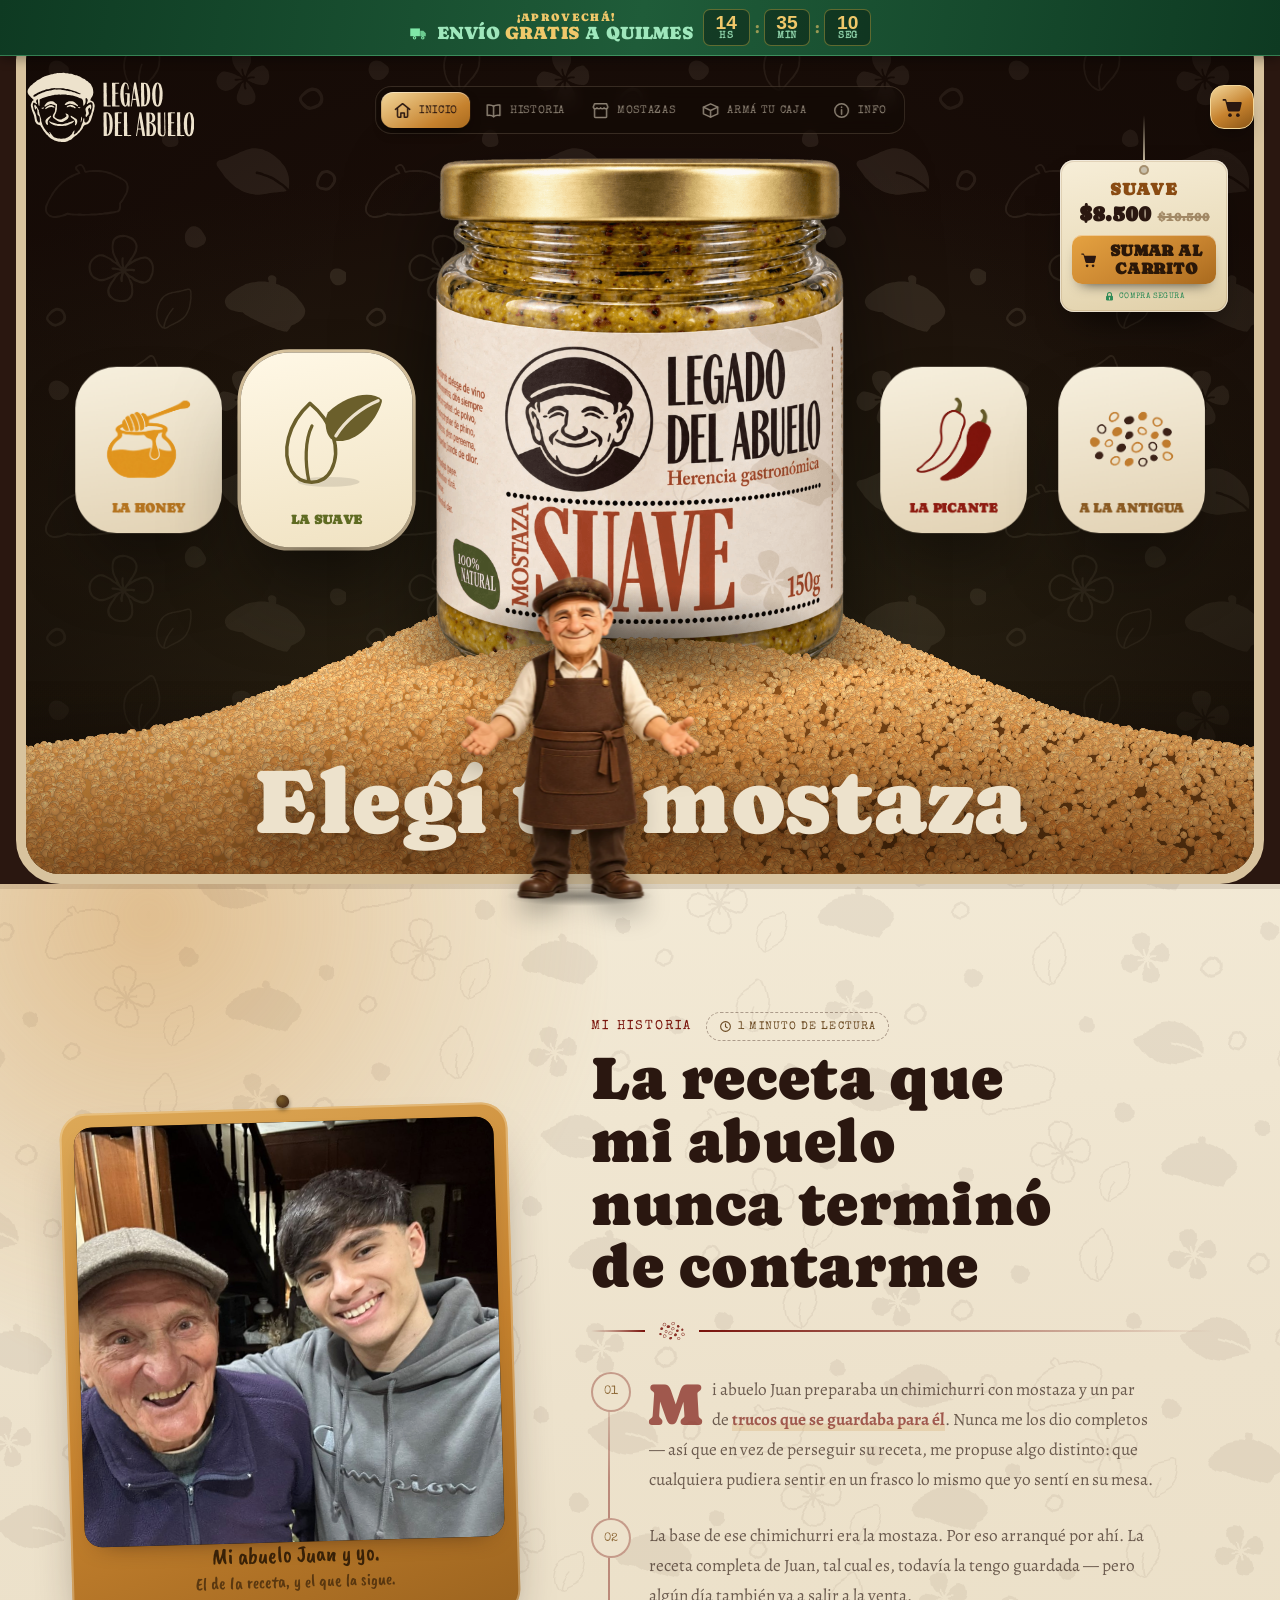
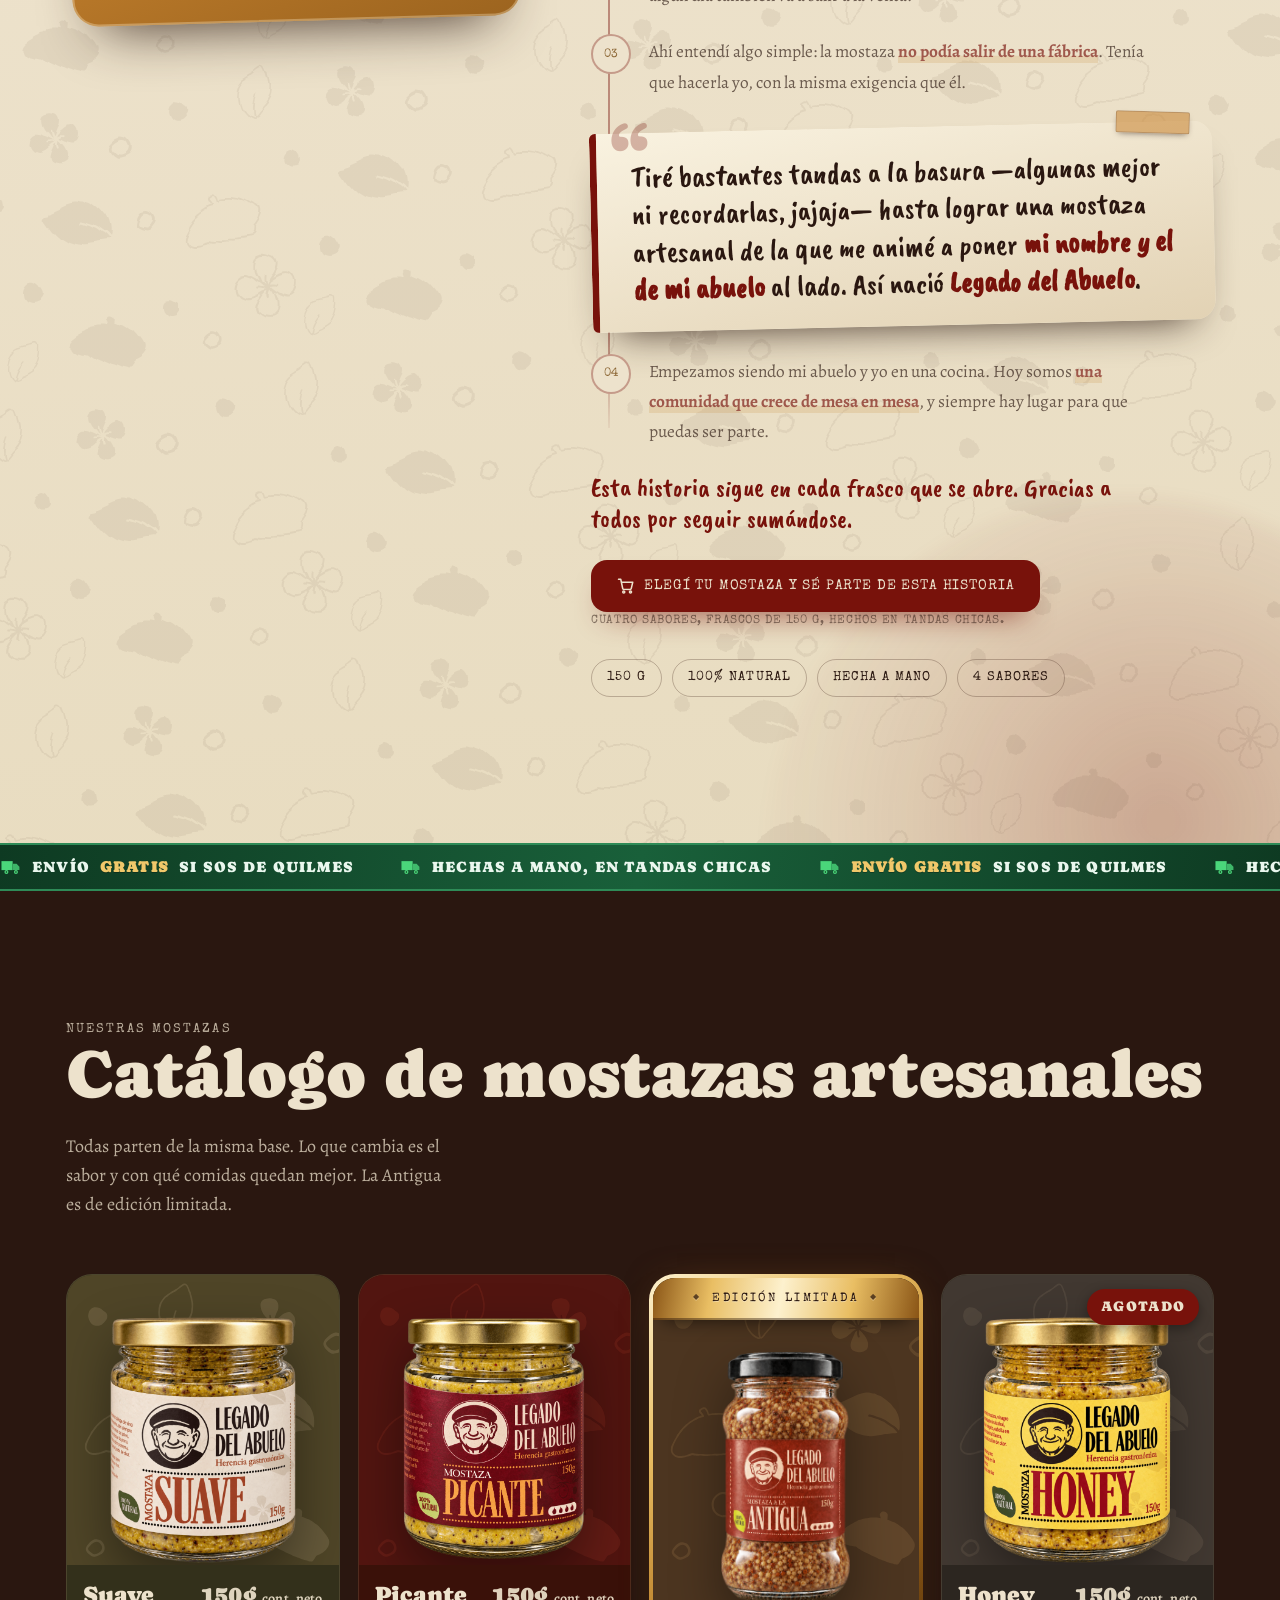
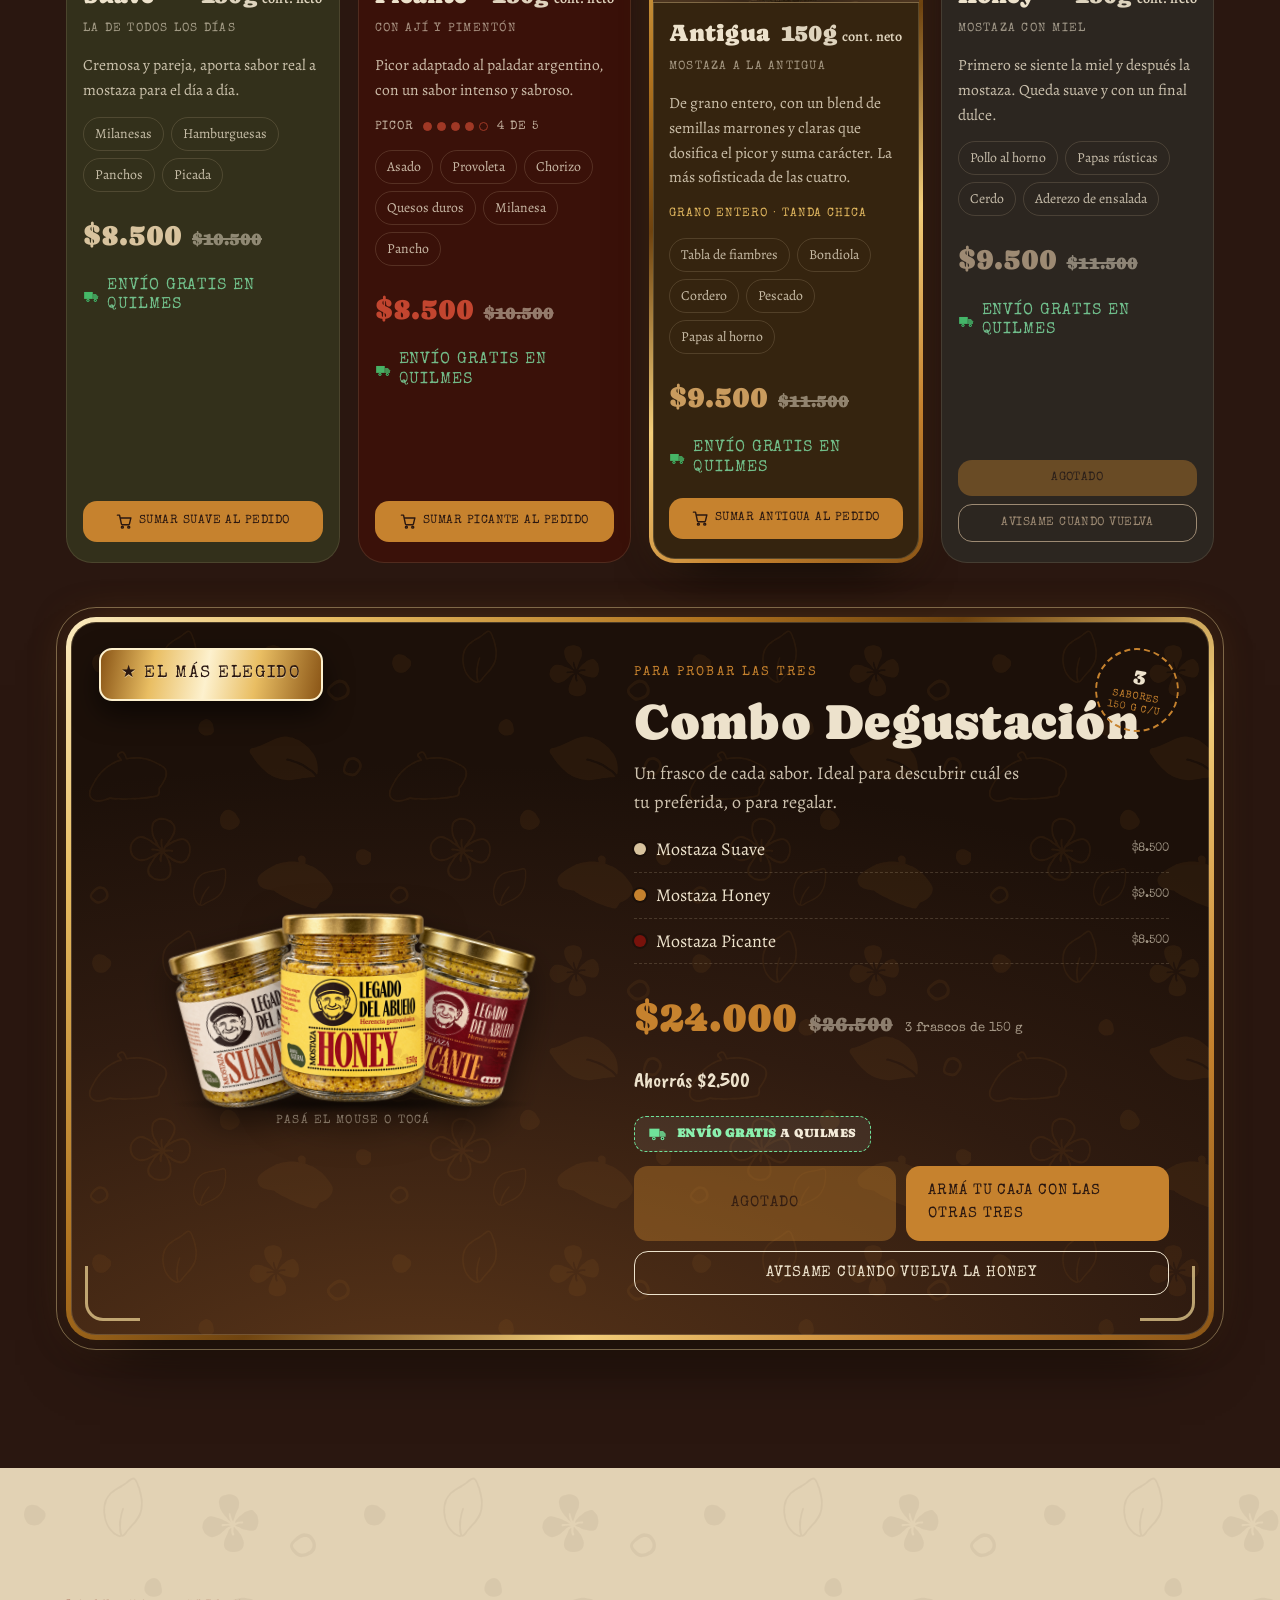
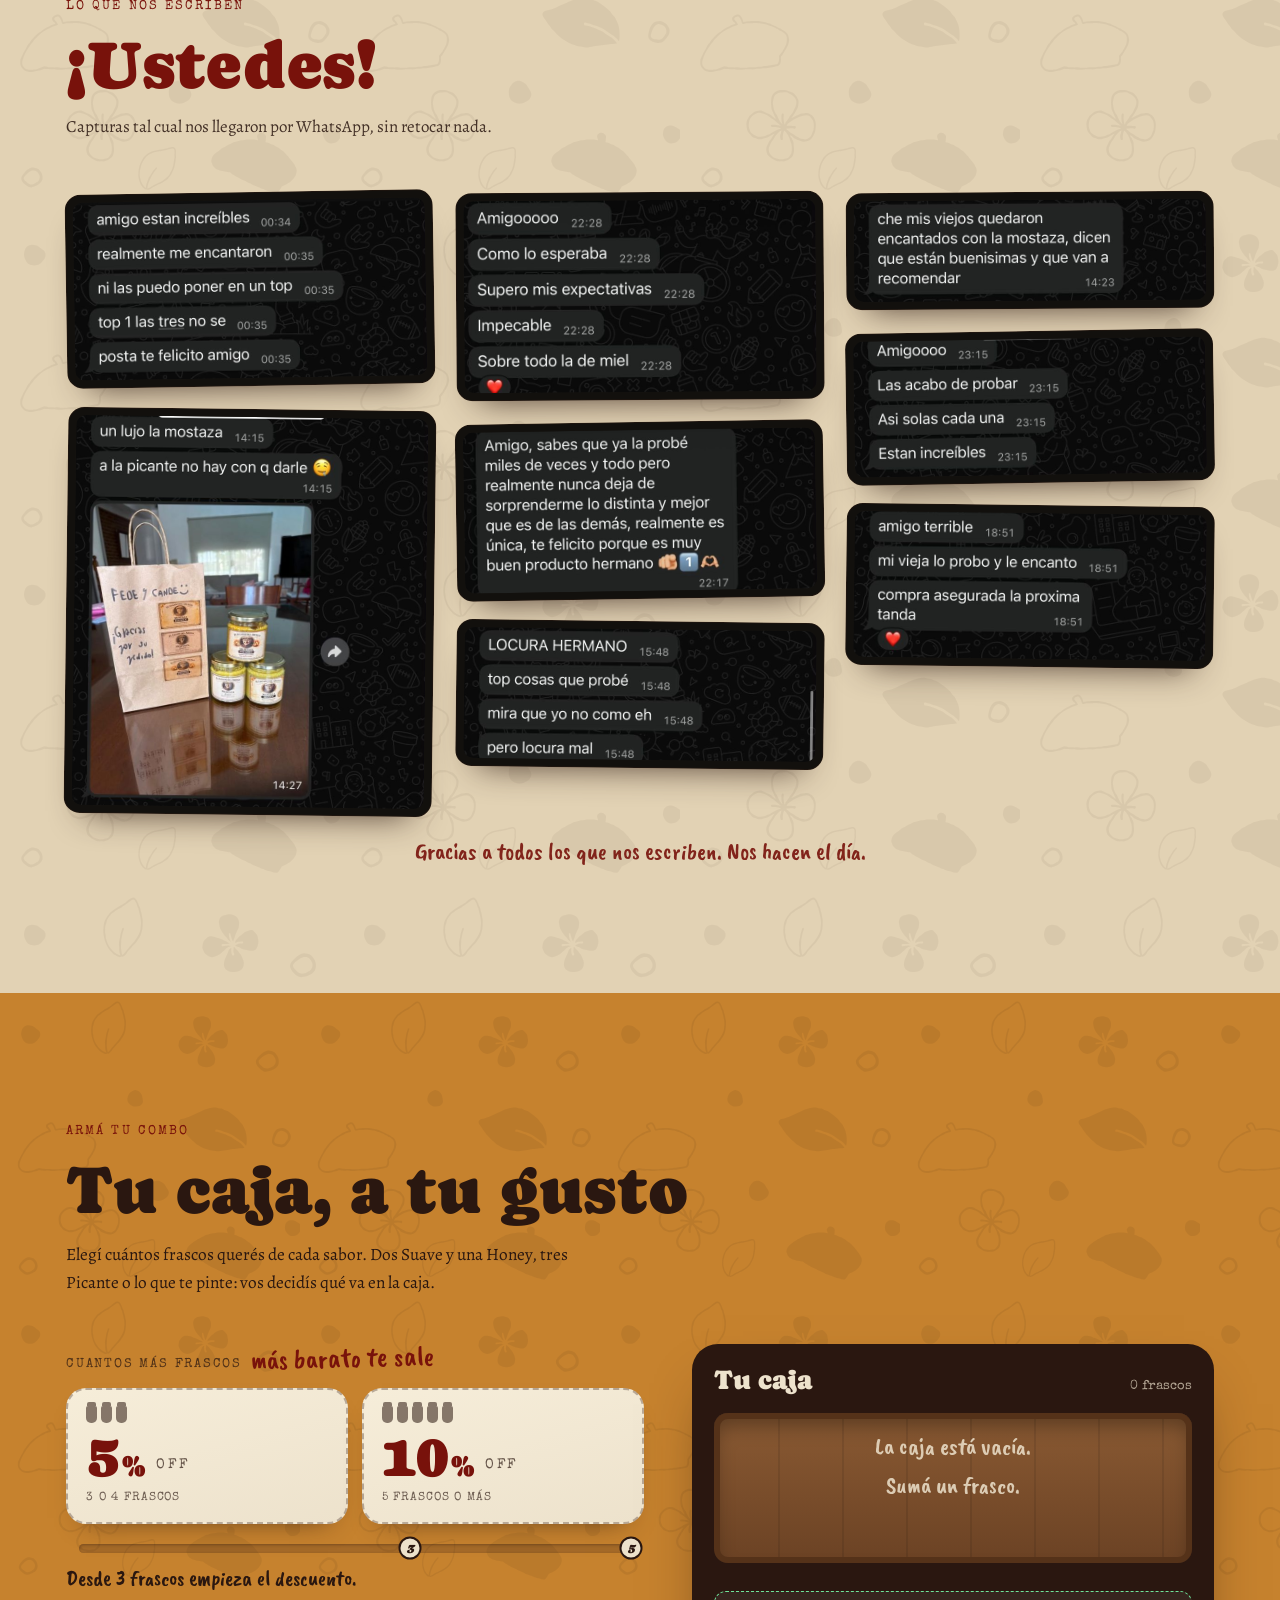
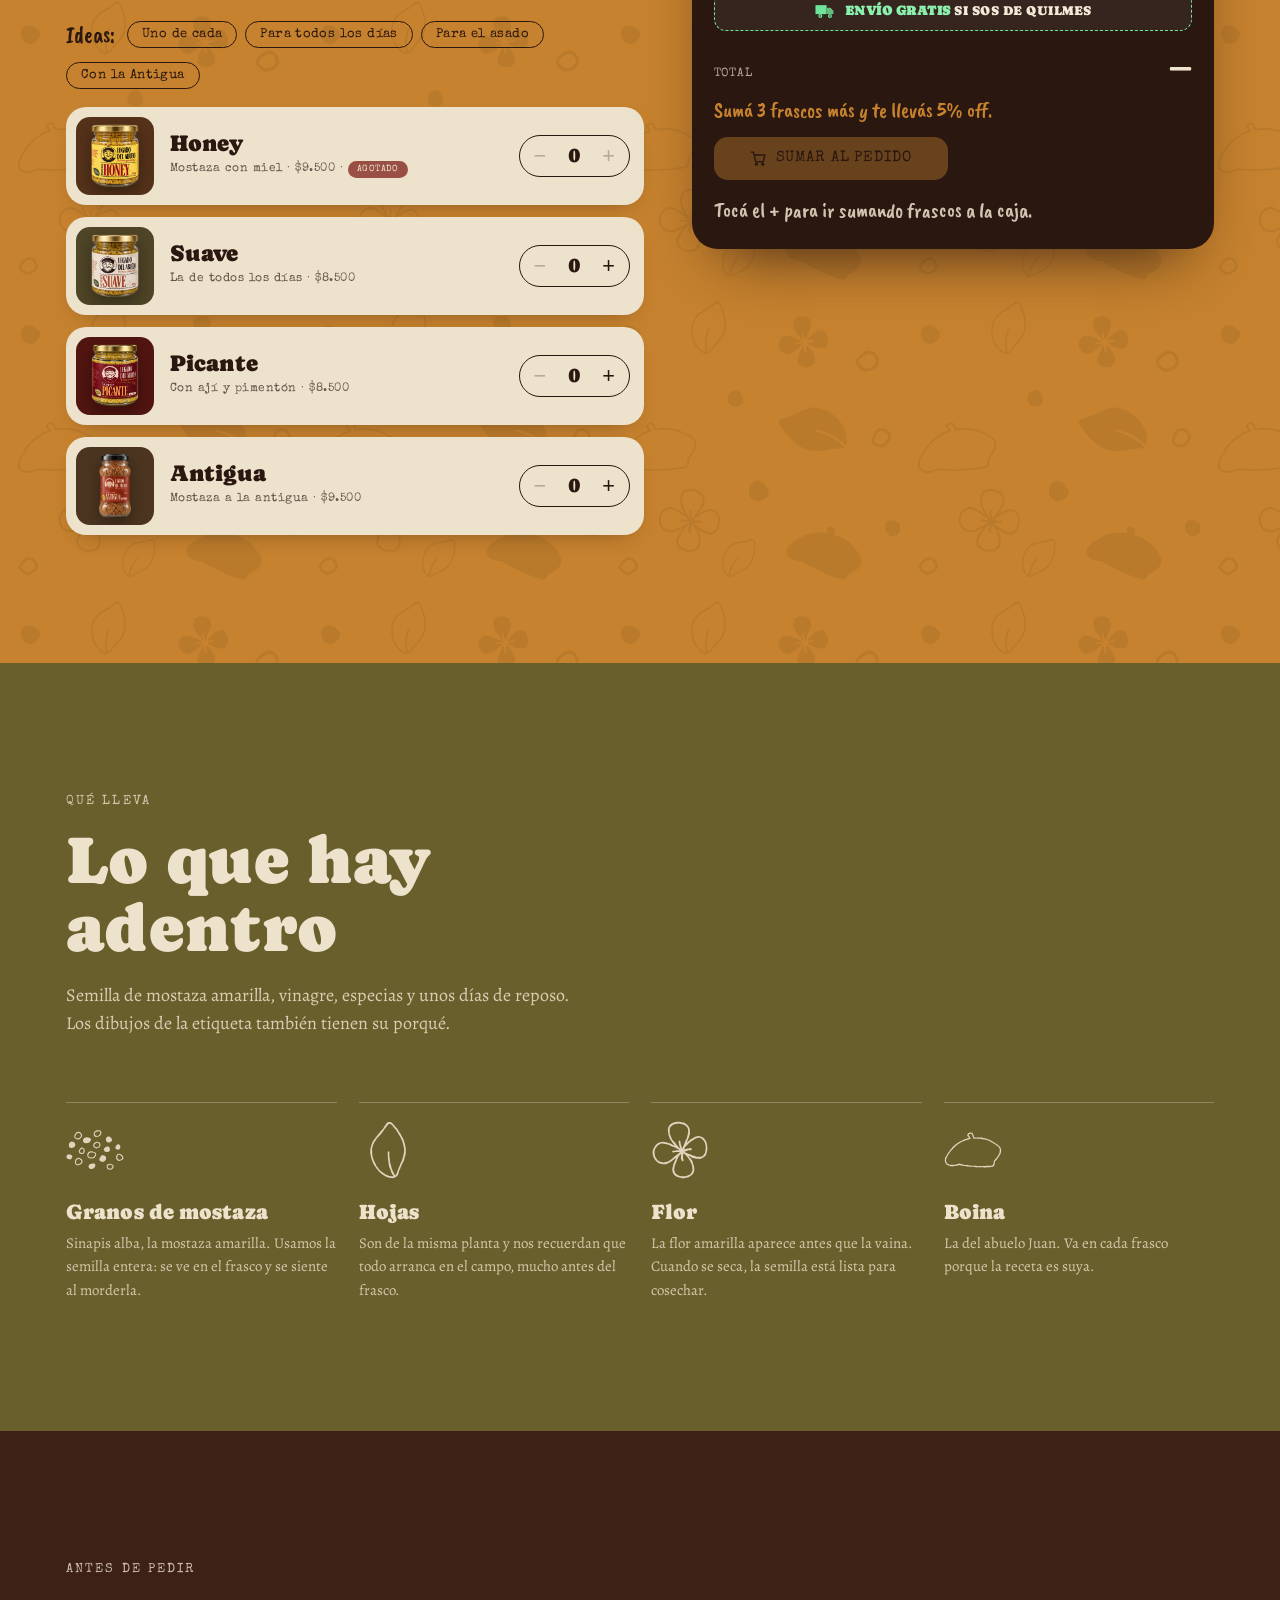
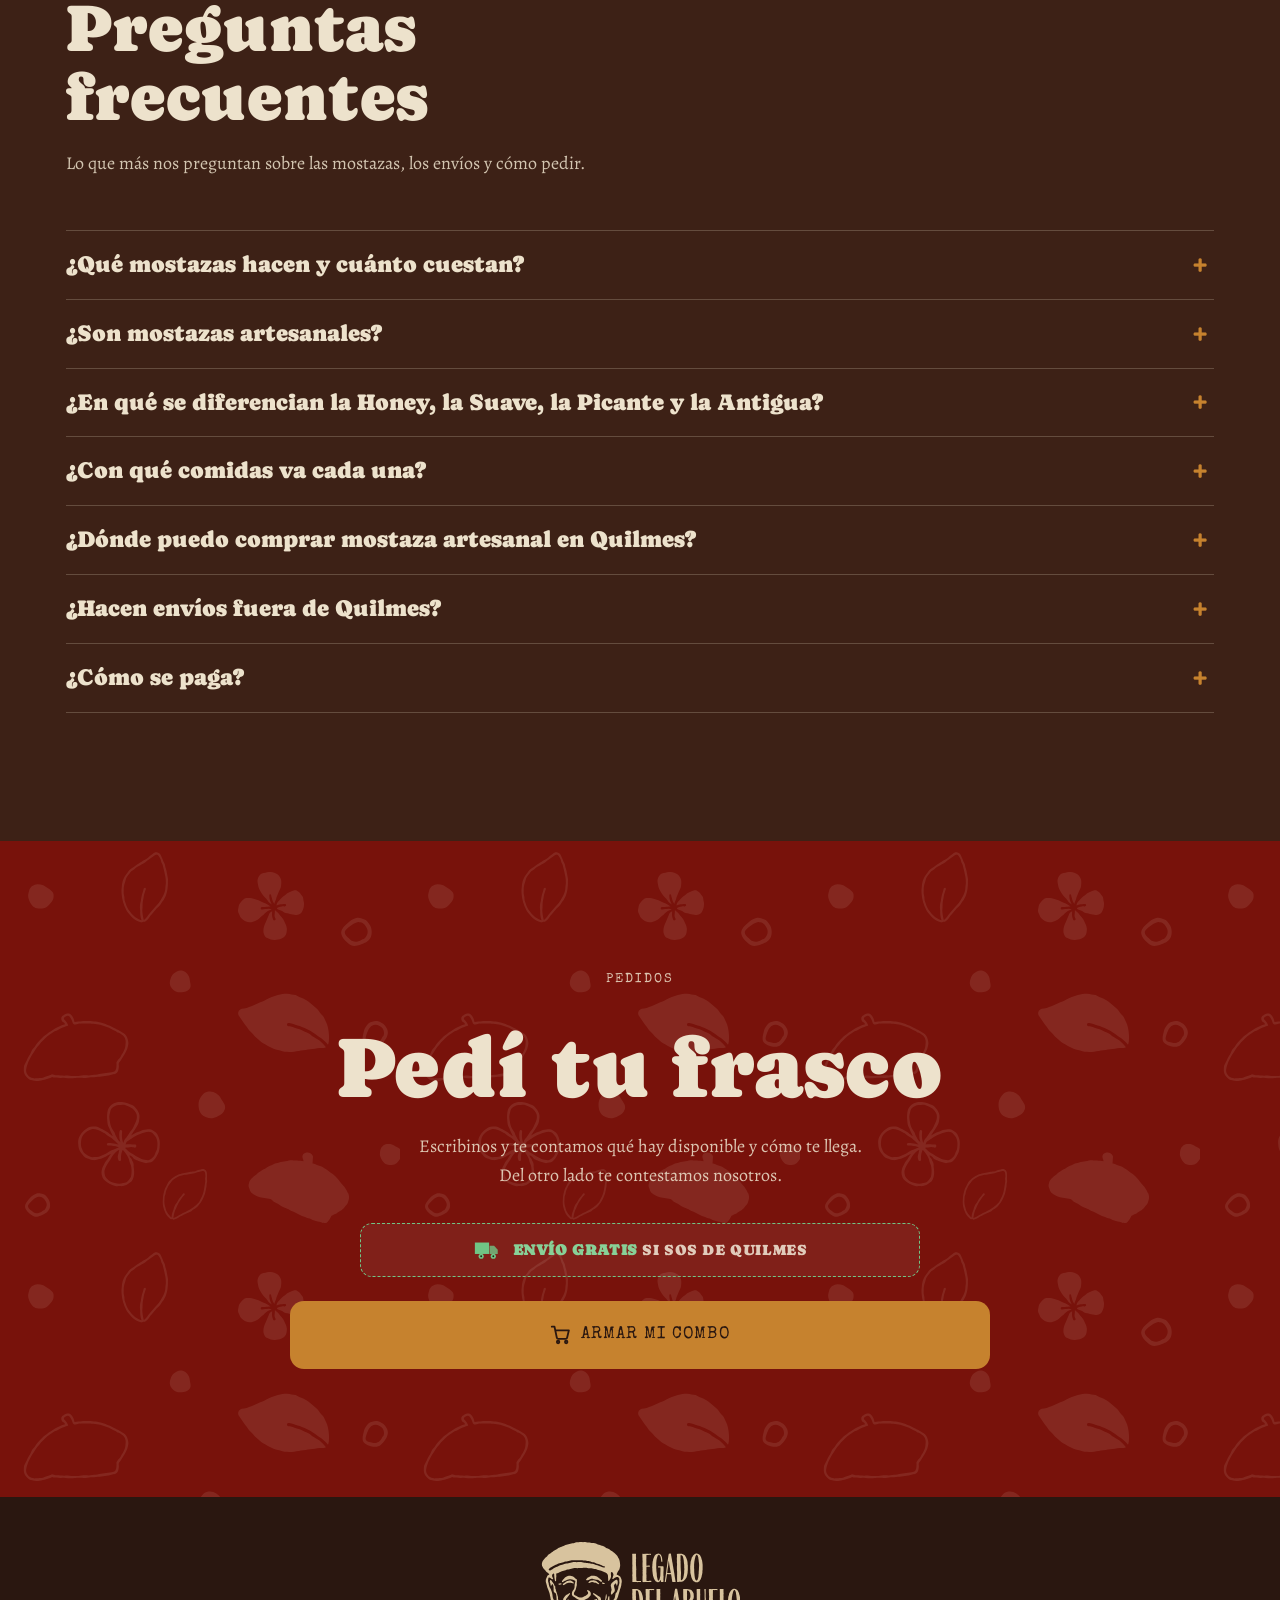
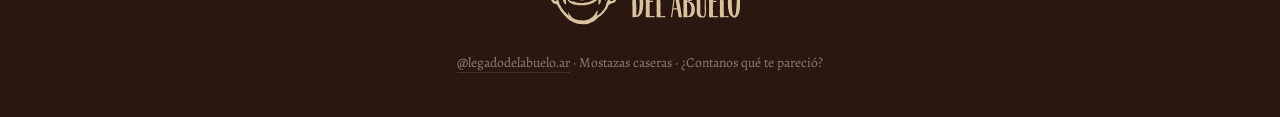
==== commit 6809a4d9: "Honey agotada: Agotado, tarjeta en tono gris, carrusel arranca en la Suave, catalogo ordenado, boton" ====
--- a/index.html
+++ b/index.html
@@ -10,9 +10,20 @@
 [hidden]{display:none!important}
 .sinstock{display:inline-block;background:#78120B;color:#EDE2CC;border-radius:999px;padding:1px 9px;font-size:.78em;letter-spacing:.05em;text-transform:uppercase;white-space:nowrap}
 .ficha.agotada{position:relative}
-.ficha.agotada .top img{filter:grayscale(.6) brightness(.78)}
 .cinta-agotada{position:absolute;top:14px;right:14px;z-index:6;background:#78120B;color:#EDE2CC;font-family:var(--display);font-size:.85rem;letter-spacing:.08em;text-transform:uppercase;padding:7px 14px;border-radius:999px;box-shadow:0 4px 12px rgba(0,0,0,.35)}
 .ticket #ticketCta.agotado{opacity:.6!important;filter:grayscale(.55)!important;cursor:not-allowed!important;pointer-events:none}
+.btn.avisar{background:transparent;border:1.5px solid var(--fink,var(--papel));color:var(--fink,var(--papel));box-shadow:none}
+.btn.avisar:hover{background:rgba(237,226,204,.1)}
+.ficha.agotada .cta{display:flex;flex-direction:column;gap:8px}
+.ticket #ticketPrice.agot{font-size:1.1rem!important;line-height:1.15;white-space:nowrap}
+.aviso-wrap{position:fixed;inset:0;z-index:10000;display:flex;align-items:center;justify-content:center;background:rgba(20,10,6,.74);padding:16px}
+.aviso-caja{position:relative;background:var(--papel);color:var(--tinta);border-radius:22px;max-width:420px;width:100%;padding:30px 24px 24px;box-shadow:0 24px 60px rgba(0,0,0,.5)}
+.aviso-caja h3{font-size:1.45rem;margin:0 22px 10px 0;color:var(--marron)}
+.aviso-caja p{margin:0 0 14px;font-size:1rem}
+.aviso-caja input[type=email]{width:100%;box-sizing:border-box;padding:13px 14px;border-radius:12px;border:1.5px solid var(--marron);font:inherit;font-size:1rem;background:#fff9ee;color:var(--tinta)}
+.aviso-caja .btn{width:100%;margin-top:12px}
+.aviso-caja .x{position:absolute;top:8px;right:14px;background:none;border:0;font-size:1.9rem;line-height:1;cursor:pointer;color:var(--marron)}
+.aviso-err{color:#9a1c10;font-size:.9rem;min-height:1.2em;margin-top:6px}
 .faq{background:var(--marron);color:var(--papel)}
 .faq h2{font-size:clamp(2.4rem,5.4vw,4.2rem);margin-bottom:18px;max-width:16ch}
 .faq .lead{max-width:56ch;opacity:.85;margin:0 0 clamp(32px,5vw,52px)}
@@ -39,7 +50,7 @@
 <meta property="og:image" content="https://legadodelabuelo.com.ar/assets/jars/honey.png">
 <meta name="twitter:card" content="summary_large_image">
 <link rel="preload" as="image" href="assets/jars/honey.png">
-<script type="application/ld+json">{"@context":"https://schema.org","@graph":[{"@type":"Store","@id":"https://legadodelabuelo.com.ar/#negocio","name":"Legado del Abuelo","description":"Mostazas artesanales: Honey, Suave, Picante y a la Antigua, en frascos de 150 g. Receta del abuelo Juan. Envío gratis en Quilmes.","url":"https://legadodelabuelo.com.ar/","logo":"https://legadodelabuelo.com.ar/assets/icons/logo-512.png","image":"https://legadodelabuelo.com.ar/assets/jars/honey.png","slogan":"Herencia gastronómica","areaServed":{"@type":"City","name":"Quilmes","containedInPlace":{"@type":"AdministrativeArea","name":"Buenos Aires, Argentina"}},"sameAs":["https://www.instagram.com/legadodelabuelo.ar","https://www.tiktok.com/@ellegadodelabuelo.ar"]},{"@type":"WebSite","@id":"https://legadodelabuelo.com.ar/#web","url":"https://legadodelabuelo.com.ar/","name":"Legado del Abuelo","inLanguage":"es-AR","publisher":{"@id":"https://legadodelabuelo.com.ar/#negocio"}},{"@type":"Product","name":"Mostaza Honey 150 g","description":"Mostaza con miel. Primero se siente la miel y después la mostaza; queda suave y con un final dulce.","image":"https://legadodelabuelo.com.ar/assets/jars/honey.png","brand":{"@type":"Brand","name":"Legado del Abuelo"},"category":"Mostazas artesanales","weight":{"@type":"QuantitativeValue","value":150,"unitCode":"GRM"},"offers":{"@type":"Offer","url":"https://legadodelabuelo.com.ar/#catalogo","priceCurrency":"ARS","price":"9500","availability":"https://schema.org/OutOfStock","seller":{"@id":"https://legadodelabuelo.com.ar/#negocio"}}},{"@type":"Product","name":"Mostaza Suave 150 g","description":"Mostaza cremosa y pareja, con sabor real a mostaza para el día a día.","image":"https://legadodelabuelo.com.ar/assets/jars/suave.png","brand":{"@type":"Brand","name":"Legado del Abuelo"},"category":"Mostazas artesanales","weight":{"@type":"QuantitativeValue","value":150,"unitCode":"GRM"},"offers":{"@type":"Offer","url":"https://legadodelabuelo.com.ar/#catalogo","priceCurrency":"ARS","price":"8500","availability":"https://schema.org/InStock","seller":{"@id":"https://legadodelabuelo.com.ar/#negocio"}}},{"@type":"Product","name":"Mostaza Picante 150 g","description":"Mostaza picante con ají y pimentón, con un picor adaptado al paladar argentino y un sabor intenso.","image":"https://legadodelabuelo.com.ar/assets/jars/picante.png","brand":{"@type":"Brand","name":"Legado del Abuelo"},"category":"Mostazas artesanales","weight":{"@type":"QuantitativeValue","value":150,"unitCode":"GRM"},"offers":{"@type":"Offer","url":"https://legadodelabuelo.com.ar/#catalogo","priceCurrency":"ARS","price":"8500","availability":"https://schema.org/InStock","seller":{"@id":"https://legadodelabuelo.com.ar/#negocio"}}},{"@type":"Product","name":"Mostaza a la Antigua 150 g","description":"Mostaza de grano entero, con un blend de semillas marrones y claras que dosifica el picor y suma carácter. Edición limitada.","image":"https://legadodelabuelo.com.ar/assets/jars/antigua.png","brand":{"@type":"Brand","name":"Legado del Abuelo"},"category":"Mostazas artesanales","weight":{"@type":"QuantitativeValue","value":150,"unitCode":"GRM"},"offers":{"@type":"Offer","url":"https://legadodelabuelo.com.ar/#catalogo","priceCurrency":"ARS","price":"9500","availability":"https://schema.org/LimitedAvailability","seller":{"@id":"https://legadodelabuelo.com.ar/#negocio"}}},{"@type":"FAQPage","@id":"https://legadodelabuelo.com.ar/#preguntas","mainEntity":[{"@type":"Question","name":"¿Qué mostazas hacen y cuánto cuestan?","acceptedAnswer":{"@type":"Answer","text":"Hacemos cuatro mostazas artesanales en frascos de 150 g: Honey ($9.500), Suave ($8.500), Picante ($8.500) y a la Antigua ($9.500, edición limitada). También hay un Combo Degustación con un frasco de Suave, Honey y Picante a precio especial."}},{"@type":"Question","name":"¿Son mostazas artesanales?","acceptedAnswer":{"@type":"Answer","text":"Sí. Las hacemos en lotes chicos con la receta de mi abuelo Juan: semilla de mostaza entera, vinagre, especias y unos días de reposo."}},{"@type":"Question","name":"¿En qué se diferencian la Honey, la Suave, la Picante y la Antigua?","acceptedAnswer":{"@type":"Answer","text":"La Honey se siente primero a miel y termina dulce. La Suave es cremosa y pareja, para todos los días. La Picante tiene ají y pimentón, con un picor pensado para el paladar argentino. La Antigua es de grano entero, con un blend de semillas marrones y claras: es la más sofisticada de las cuatro."}},{"@type":"Question","name":"¿Con qué comidas va cada una?","acceptedAnswer":{"@type":"Answer","text":"La Honey va con pollo al horno, papas rústicas, cerdo y aderezos de ensalada. La Suave, con milanesas, hamburguesas, panchos y picadas. La Picante, con asado, provoleta, chorizo, quesos duros, milanesa y pancho. La Antigua, con tabla de fiambres, bondiola, cordero, pescado y papas al horno."}},{"@type":"Question","name":"¿Dónde puedo comprar mostaza artesanal en Quilmes?","acceptedAnswer":{"@type":"Answer","text":"Acá mismo: armás tu pedido en la web y te lo llevamos. En Quilmes el envío es gratis."}},{"@type":"Question","name":"¿Hacen envíos fuera de Quilmes?","acceptedAnswer":{"@type":"Answer","text":"Escribinos por WhatsApp contándonos dónde estás y te decimos cómo te llega."}},{"@type":"Question","name":"¿Cómo se paga?","acceptedAnswer":{"@type":"Answer","text":"Por transferencia o en efectivo al recibir el pedido. Armás tu pedido en la web, lo mandás por WhatsApp y te confirmamos."}}]}]}</script>
+<script type="application/ld+json">{"@context":"https://schema.org","@graph":[{"@type":"Store","@id":"https://legadodelabuelo.com.ar/#negocio","name":"Legado del Abuelo","description":"Mostazas artesanales: Honey, Suave, Picante y a la Antigua, en frascos de 150 g. Receta del abuelo Juan. Envío gratis en Quilmes.","url":"https://legadodelabuelo.com.ar/","logo":"https://legadodelabuelo.com.ar/assets/icons/logo-512.png","image":"https://legadodelabuelo.com.ar/assets/jars/honey.png","slogan":"Herencia gastronómica","areaServed":{"@type":"City","name":"Quilmes","containedInPlace":{"@type":"AdministrativeArea","name":"Buenos Aires, Argentina"}},"sameAs":["https://www.instagram.com/legadodelabuelo.ar","https://www.tiktok.com/@ellegadodelabuelo.ar"]},{"@type":"WebSite","@id":"https://legadodelabuelo.com.ar/#web","url":"https://legadodelabuelo.com.ar/","name":"Legado del Abuelo","inLanguage":"es-AR","publisher":{"@id":"https://legadodelabuelo.com.ar/#negocio"}},{"@type":"Product","name":"Mostaza Honey 150 g","description":"Mostaza con miel. Primero se siente la miel y después la mostaza; queda suave y con un final dulce.","image":"https://legadodelabuelo.com.ar/assets/jars/honey.png","brand":{"@type":"Brand","name":"Legado del Abuelo"},"category":"Mostazas artesanales","weight":{"@type":"QuantitativeValue","value":150,"unitCode":"GRM"},"offers":{"@type":"Offer","url":"https://legadodelabuelo.com.ar/#catalogo","priceCurrency":"ARS","price":"9500","availability":"https://schema.org/OutOfStock","seller":{"@id":"https://legadodelabuelo.com.ar/#negocio"}}},{"@type":"Product","name":"Mostaza Suave 150 g","description":"Mostaza cremosa y pareja, con sabor real a mostaza para el día a día.","image":"https://legadodelabuelo.com.ar/assets/jars/suave.png","brand":{"@type":"Brand","name":"Legado del Abuelo"},"category":"Mostazas artesanales","weight":{"@type":"QuantitativeValue","value":150,"unitCode":"GRM"},"offers":{"@type":"Offer","url":"https://legadodelabuelo.com.ar/#catalogo","priceCurrency":"ARS","price":"8500","availability":"https://schema.org/InStock","seller":{"@id":"https://legadodelabuelo.com.ar/#negocio"}}},{"@type":"Product","name":"Mostaza Picante 150 g","description":"Mostaza picante con ají y pimentón, con un picor adaptado al paladar argentino y un sabor intenso.","image":"https://legadodelabuelo.com.ar/assets/jars/picante.png","brand":{"@type":"Brand","name":"Legado del Abuelo"},"category":"Mostazas artesanales","weight":{"@type":"QuantitativeValue","value":150,"unitCode":"GRM"},"offers":{"@type":"Offer","url":"https://legadodelabuelo.com.ar/#catalogo","priceCurrency":"ARS","price":"8500","availability":"https://schema.org/InStock","seller":{"@id":"https://legadodelabuelo.com.ar/#negocio"}}},{"@type":"Product","name":"Mostaza a la Antigua 150 g","description":"Mostaza de grano entero, con un blend de semillas marrones y claras que dosifica el picor y suma carácter. Edición limitada.","image":"https://legadodelabuelo.com.ar/assets/jars/antigua.png","brand":{"@type":"Brand","name":"Legado del Abuelo"},"category":"Mostazas artesanales","weight":{"@type":"QuantitativeValue","value":150,"unitCode":"GRM"},"offers":{"@type":"Offer","url":"https://legadodelabuelo.com.ar/#catalogo","priceCurrency":"ARS","price":"9500","availability":"https://schema.org/LimitedAvailability","seller":{"@id":"https://legadodelabuelo.com.ar/#negocio"}}},{"@type":"FAQPage","@id":"https://legadodelabuelo.com.ar/#preguntas","mainEntity":[{"@type":"Question","name":"¿Qué mostazas hacen y cuánto cuestan?","acceptedAnswer":{"@type":"Answer","text":"Hacemos cuatro mostazas artesanales en frascos de 150 g: Honey ($9.500, agotada por ahora), Suave ($8.500), Picante ($8.500) y a la Antigua ($9.500, edición limitada). También hay un Combo Degustación con un frasco de Suave, Honey y Picante a precio especial."}},{"@type":"Question","name":"¿Son mostazas artesanales?","acceptedAnswer":{"@type":"Answer","text":"Sí. Las hacemos en lotes chicos con la receta de mi abuelo Juan: semilla de mostaza entera, vinagre, especias y unos días de reposo."}},{"@type":"Question","name":"¿En qué se diferencian la Honey, la Suave, la Picante y la Antigua?","acceptedAnswer":{"@type":"Answer","text":"La Honey se siente primero a miel y termina dulce. La Suave es cremosa y pareja, para todos los días. La Picante tiene ají y pimentón, con un picor pensado para el paladar argentino. La Antigua es de grano entero, con un blend de semillas marrones y claras: es la más sofisticada de las cuatro."}},{"@type":"Question","name":"¿Con qué comidas va cada una?","acceptedAnswer":{"@type":"Answer","text":"La Honey va con pollo al horno, papas rústicas, cerdo y aderezos de ensalada. La Suave, con milanesas, hamburguesas, panchos y picadas. La Picante, con asado, provoleta, chorizo, quesos duros, milanesa y pancho. La Antigua, con tabla de fiambres, bondiola, cordero, pescado y papas al horno."}},{"@type":"Question","name":"¿Dónde puedo comprar mostaza artesanal en Quilmes?","acceptedAnswer":{"@type":"Answer","text":"Acá mismo: armás tu pedido en la web y te lo llevamos. En Quilmes el envío es gratis."}},{"@type":"Question","name":"¿Hacen envíos fuera de Quilmes?","acceptedAnswer":{"@type":"Answer","text":"Escribinos por WhatsApp contándonos dónde estás y te decimos cómo te llega."}},{"@type":"Question","name":"¿Cómo se paga?","acceptedAnswer":{"@type":"Answer","text":"Por transferencia o en efectivo al recibir el pedido. Armás tu pedido en la web, lo mandás por WhatsApp y te confirmamos."}}]}]}</script>
 <link rel="icon" href="/favicon.ico" sizes="any">
 <link rel="icon" type="image/png" sizes="32x32" href="/assets/icons/favicon-32.png">
 <link rel="icon" type="image/png" sizes="48x48" href="/assets/icons/favicon-48.png">
@@ -1725,7 +1736,7 @@
     <p class="eyebrow">Antes de pedir</p>
     <h2>Preguntas frecuentes</h2>
     <p class="lead">Lo que más nos preguntan sobre las mostazas, los envíos y cómo pedir.</p>
-    <details><summary>¿Qué mostazas hacen y cuánto cuestan?</summary><p>Hacemos cuatro mostazas artesanales en frascos de 150 g: Honey ($9.500), Suave ($8.500), Picante ($8.500) y a la Antigua ($9.500, edición limitada). También hay un Combo Degustación con un frasco de Suave, Honey y Picante a precio especial.</p></details>
+    <details><summary>¿Qué mostazas hacen y cuánto cuestan?</summary><p>Hacemos cuatro mostazas artesanales en frascos de 150 g: Honey ($9.500, agotada por ahora), Suave ($8.500), Picante ($8.500) y a la Antigua ($9.500, edición limitada). También hay un Combo Degustación con un frasco de Suave, Honey y Picante a precio especial.</p></details>
     <details><summary>¿Son mostazas artesanales?</summary><p>Sí. Las hacemos en lotes chicos con la receta de mi abuelo Juan: semilla de mostaza entera, vinagre, especias y unos días de reposo.</p></details>
     <details><summary>¿En qué se diferencian la Honey, la Suave, la Picante y la Antigua?</summary><p>La Honey se siente primero a miel y termina dulce. La Suave es cremosa y pareja, para todos los días. La Picante tiene ají y pimentón, con un picor pensado para el paladar argentino. La Antigua es de grano entero, con un blend de semillas marrones y claras: es la más sofisticada de las cuatro.</p></details>
     <details><summary>¿Con qué comidas va cada una?</summary><p>La Honey va con pollo al horno, papas rústicas, cerdo y aderezos de ensalada. La Suave, con milanesas, hamburguesas, panchos y picadas. La Picante, con asado, provoleta, chorizo, quesos duros, milanesa y pancho. La Antigua, con tabla de fiambres, bondiola, cordero, pescado y papas al horno.</p></details>
@@ -1888,6 +1899,45 @@
   }
   medir("visita", "", true);
 
+  /* ---------- "Avisame cuando vuelva": se anota el mail en la planilla (pestaña Avisos_stock) ---------- */
+  function abrirAviso(id){
+    var f = byId(id); if (!f) return;
+    var viejo = document.getElementById("avisoWrap"); if (viejo) viejo.remove();
+    var yaMail = "";
+    var w = document.createElement("div"); w.className = "aviso-wrap"; w.id = "avisoWrap";
+    w.innerHTML = '<div class="aviso-caja" role="dialog" aria-modal="true" aria-labelledby="avisoTit"><button type="button" class="x" aria-label="Cerrar">×</button>' +
+      '<h3 id="avisoTit">Avisame cuando vuelva la ' + f.name + '</h3>' +
+      '<div id="avisoCuerpo"><p>Dejanos tu mail y te escribimos apenas haya stock. Solo te mandamos ese aviso.</p>' +
+      '<form id="avisoForm" novalidate><input type="email" id="avisoMail" autocomplete="email" inputmode="email" placeholder="ejemplo@gmail.com" aria-label="Tu mail" value="' + yaMail.replace(/"/g, "") + '">' +
+      '<input type="text" id="avisoWeb" tabindex="-1" autocomplete="off" style="position:absolute;left:-9999px" aria-hidden="true">' +
+      '<div class="aviso-err" id="avisoErr" role="alert"></div><button type="submit" class="btn">Avisarme</button></form></div></div>';
+    document.body.appendChild(w);
+    var cerrar = function(){ w.remove(); document.removeEventListener("keydown", esc); };
+    var esc = function(e){ if (e.key === "Escape") cerrar(); };
+    document.addEventListener("keydown", esc);
+    w.addEventListener("click", function(e){ if (e.target === w || e.target.classList.contains("x")) cerrar(); });
+    var inp = document.getElementById("avisoMail"); setTimeout(function(){ inp.focus(); }, 50);
+    document.getElementById("avisoForm").addEventListener("submit", function(e){
+      e.preventDefault();
+      var mail = inp.value.trim();
+      if (!/^[^\s@]+@[^\s@]+\.[^\s@]{2,}$/.test(mail)){ document.getElementById("avisoErr").textContent = "Revisá el mail, parece que le falta algo."; return; }
+      if (!document.getElementById("avisoWeb").value && PEDIDOS_URL){
+        try {
+          fetch(PEDIDOS_URL, { method: "POST", mode: "no-cors", keepalive: true, headers: { "Content-Type": "text/plain;charset=utf-8" },
+            body: JSON.stringify({ tipo: "aviso_stock", producto: id, email: mail.slice(0, 120) }) });
+        } catch (er) {}
+      }
+      medir("aviso_stock", id);
+      document.getElementById("avisoCuerpo").innerHTML = '<p>Listo, te avisamos a <b></b> apenas vuelva la ' + f.name + '. ¡Gracias por la paciencia!</p><button type="button" class="btn" id="avisoOk">Cerrar</button>';
+      w.querySelector("b").textContent = mail;
+      document.getElementById("avisoOk").addEventListener("click", cerrar);
+    });
+  }
+  document.addEventListener("click", function(e){
+    var b = e.target.closest && e.target.closest("[data-avisar]");
+    if (b){ e.preventDefault(); abrirAviso(b.dataset.avisar); }
+  });
+
   var FLAVORS = [
     { id:"honey", ing:"miel", ingImg:"honey", tintaIng:"#B4731F", ingNombre:"La Honey", name:"Honey", sub:"Mostaza con miel", price:"9500", agotado:true,
       accent:"#C6822E", pat:"#E0A64E", bg1:"#55321A", bg2:"#2A190C", ink:"#C6822E", panel:"#38230F",
@@ -1961,7 +2011,7 @@
     var d = document.createElement("div");
     d.className = "fila";
     d.innerHTML = '<div class="ph" style="--fbg:' + f.bg1 + '"><img src="' + A("assets/jars/" + f.id + ".png") + '" alt=""></div>' +
-      '<div><h3>' + f.name + '</h3><div class="meta">' + f.sub + (precio(f) !== null ? " · " + pesos(precio(f)) : "") + (f.agotado ? ' · <span class="sinstock">Sin stock</span>' : "") + '</div></div>' +
+      '<div><h3>' + f.name + '</h3><div class="meta">' + f.sub + (precio(f) !== null ? " · " + pesos(precio(f)) : "") + (f.agotado ? ' · <span class="sinstock">Agotado</span>' : "") + '</div></div>' +
       '<div class="stepper"><button type="button" id="' + pref + '-menos-' + f.id + '" aria-label="Quitar una ' + f.name + '"' + (n <= 0 ? " disabled" : "") + '>−</button>' +
       '<output id="' + pref + '-cant-' + f.id + '" aria-live="polite">' + n + '</output>' +
       '<button type="button" id="' + pref + '-mas-' + f.id + '" aria-label="Agregar una ' + f.name + '"' + (f.agotado ? " disabled" : "") + '>+</button></div>';
@@ -2012,7 +2062,7 @@
   }
   function addToCart(id, d, esperar){
     var _f = byId(id);
-    if (d > 0 && _f && _f.agotado){ toast("La " + _f.name + " está sin stock por ahora"); return; }
+    if (d > 0 && _f && _f.agotado){ toast("La " + _f.name + " está agotada por ahora"); return; }
     cart[id] = Math.max(0, (cart[id] || 0) + d);
     if (d > 0) medir("agrego_carrito", id);
     recalcDeg();
@@ -3235,8 +3285,12 @@
     if (_dw) _dw.href = waHref(mensaje(DEG, "Quiero pedir el Combo Degustación:", PRECIO_DEG));
     var _sinDeg = TRES.some(function(f){ return f.agotado; });
     if (_sinDeg){
-      var _bd = $("#destAdd"); _bd.disabled = true; _bd.innerHTML = "Sin stock por ahora";
+      var _bd = $("#destAdd"); _bd.disabled = true; _bd.innerHTML = "Agotado";
       var _dwx = $("#destWa"); if (_dwx) _dwx.hidden = true;
+      var _caja = document.createElement("a"); _caja.className = "btn"; _caja.href = "#combo"; _caja.textContent = "Armá tu caja con las otras tres";
+      _bd.parentNode.appendChild(_caja);
+      var _hon = TRES.filter(function(f){ return f.agotado; })[0];
+      if (_hon){ var _av = document.createElement("button"); _av.type = "button"; _av.className = "btn avisar"; _av.dataset.avisar = _hon.id; _av.textContent = "Avisame cuando vuelva la " + _hon.name; _bd.parentNode.appendChild(_av); }
     }
     $("#destAdd").addEventListener("click", function(){
       TRES.forEach(function(f){ cart[f.id] += 1; });
@@ -3300,7 +3354,8 @@
     namelayer.appendChild(n); names.push(n);
   });
 
-  var idx = 0, target = 0, dragging = false, dragged = false, startX = 0, startIdx = 0, raf = 0, tocada = -1;
+  var _ini = Math.max(0, FLAVORS.findIndex(function(f){ return !f.agotado; }));
+  var idx = _ini, target = _ini, dragging = false, dragged = false, startX = 0, startIdx = 0, raf = 0, tocada = -1;
 
   function shortest(d){ d = ((d % N) + N) % N; return d > N / 2 ? d - N : d; }
   function mix(a, b, t){
@@ -3541,6 +3596,11 @@
       aho.hidden = !_dif;
       if (_dif) aho.textContent = "Ahorrás " + pesos(_dif);
     }
+    ticketPrice.classList.toggle("agot", !!f.agotado);
+    if (f.agotado){
+      ticketPrice.textContent = "Agotada";
+      vieja.textContent = ""; vieja.hidden = true; if (off) off.hidden = true; if (aho) aho.hidden = true;
+    }
     if (ticket.animate) ticket.animate([
       { transform: "rotate(-2deg)" }, { transform: "rotate(2.4deg)", offset: .35 },
       { transform: "rotate(-1.2deg)", offset: .7 }, { transform: "rotate(0deg)" }
@@ -3549,8 +3609,8 @@
     var _ag = !!f.agotado;
     ticketCta.disabled = _ag;
     ticketCta.classList.toggle("agotado", _ag);
-    var _tb = ticketCta.querySelector("b"); if (_tb) _tb.textContent = _ag ? "Sin stock" : "Sumar al carrito";
-    ticketCta.setAttribute("aria-label", _ag ? "Mostaza " + f.name + " sin stock por ahora" : "Sumar Mostaza " + f.name + " al pedido");
+    var _tb = ticketCta.querySelector("b"); if (_tb) _tb.textContent = _ag ? "Agotado" : "Sumar al carrito";
+    ticketCta.setAttribute("aria-label", _ag ? "Mostaza " + f.name + " agotada por ahora" : "Sumar Mostaza " + f.name + " al pedido");
     stage.setAttribute("aria-activedescendant", "");
   }
   function goTo(i){
@@ -3621,7 +3681,7 @@
 
   ticketCta.addEventListener("click", function(){
     var f = FLAVORS[((Math.round(idx) % N) + N) % N];
-    if (f.agotado){ toast("La " + f.name + " está sin stock por ahora"); return; }
+    if (f.agotado){ toast("La " + f.name + " está agotada por ahora"); return; }
     addToCart(f.id, 1, true); abueloServir(f.id, null, abrirCarritoSiHaceFalta);
   });
 
@@ -3884,12 +3944,19 @@
   })();
 
   /* ====== FICHAS ====== */
-  $("#fichas").innerHTML = FLAVORS.map(function(f){
+  /* Si la mostaza está agotada, los colores de la tarjeta se apagan hacia un gris cálido (el frasco no se toca). */
+  function apagar(hex, t){
+    var n = parseInt(hex.slice(1), 16), r = n >> 16 & 255, g = n >> 8 & 255, b = n & 255, y = r * .3 + g * .59 + b * .11;
+    function m(c){ return ("0" + Math.round(c + (y - c) * t).toString(16)).slice(-2); }
+    return "#" + m(r) + m(g) + m(b);
+  }
+  $("#fichas").innerHTML = FLAVORS.slice().sort(function(a, b){ return (a.agotado ? 1 : 0) - (b.agotado ? 1 : 0); }).map(function(f){
+    var cBg = f.agotado ? apagar(f.bg1, .72) : f.bg1, cInk = f.agotado ? apagar(f.ink, .72) : f.ink, cPanel = f.agotado ? apagar(f.panel, .72) : f.panel;
     var dots = "";
     for (var i = 1; i <= 5; i++) dots += '<i class="' + (i <= f.heat ? "on" : "") + '"></i>';
-    return '<article class="ficha' + (f.limitada ? " limitada" : "") + (f.agotado ? " agotada" : "") + '" style="--fbg:' + f.bg1 + ';--fink:' + f.ink + ';--panel:' + f.panel + '">' +
+    return '<article class="ficha' + (f.limitada ? " limitada" : "") + (f.agotado ? " agotada" : "") + '" style="--fbg:' + cBg + ';--fink:' + cInk + ';--panel:' + cPanel + '">' +
       (f.limitada ? '<div class="cinta-lim"><span>Edición limitada</span></div>' : '') +
-      (f.agotado ? '<div class="cinta-agotada">Sin stock</div>' : '') +
+      (f.agotado ? '<div class="cinta-agotada">Agotado</div>' : '') +
       '<div class="top"><div class="pat tile" aria-hidden="true"></div>' +
         '<img src="' + A("assets/jars/" + f.id + ".png") + '" alt="Frasco de Mostaza ' + f.name + '"></div>' +
       '<div class="body"><div class="ficha-tit"><h3>' + f.name + '</h3><span class="ficha-neto"><b>150g</b> cont. neto</span></div><div class="sub">' + f.sub + '</div>' +
@@ -3902,7 +3969,7 @@
             (antes(f) ? '<s>' + pesos(antes(f)) + '</s>' : '') +
           '</div>' : '') +
         '<p class="ficha-envio"><svg class="camion" viewBox="0 0 24 24" aria-hidden="true"><path d="M1.6 5.6h12.2v9.8H1.6z" fill="currentColor"/><path d="M14.2 8.4h3.9l3.1 3.3v3.7h-7z" fill="currentColor" opacity=".8"/><circle cx="7" cy="17.4" r="2.2" fill="currentColor"/><circle cx="17.4" cy="17.4" r="2.2" fill="currentColor"/><circle cx="7" cy="17.4" r=".8" fill="#0C2716"/><circle cx="17.4" cy="17.4" r=".8" fill="#0C2716"/></svg><span>Envío gratis en Quilmes</span></p>' +
-        (f.agotado ? '<div class="cta"><button type="button" class="btn" disabled>Sin stock por ahora</button></div>'
+        (f.agotado ? '<div class="cta"><button type="button" class="btn" disabled>Agotado</button><button type="button" class="btn avisar" data-avisar="' + f.id + '">Avisame cuando vuelva</button></div>'
           : '<div class="cta"><button type="button" class="btn" data-add="' + f.id + '">' + CART_ICON + "Sumar " + f.name + ' al pedido</button></div>') +
       '</div></article>';
   }).join("");
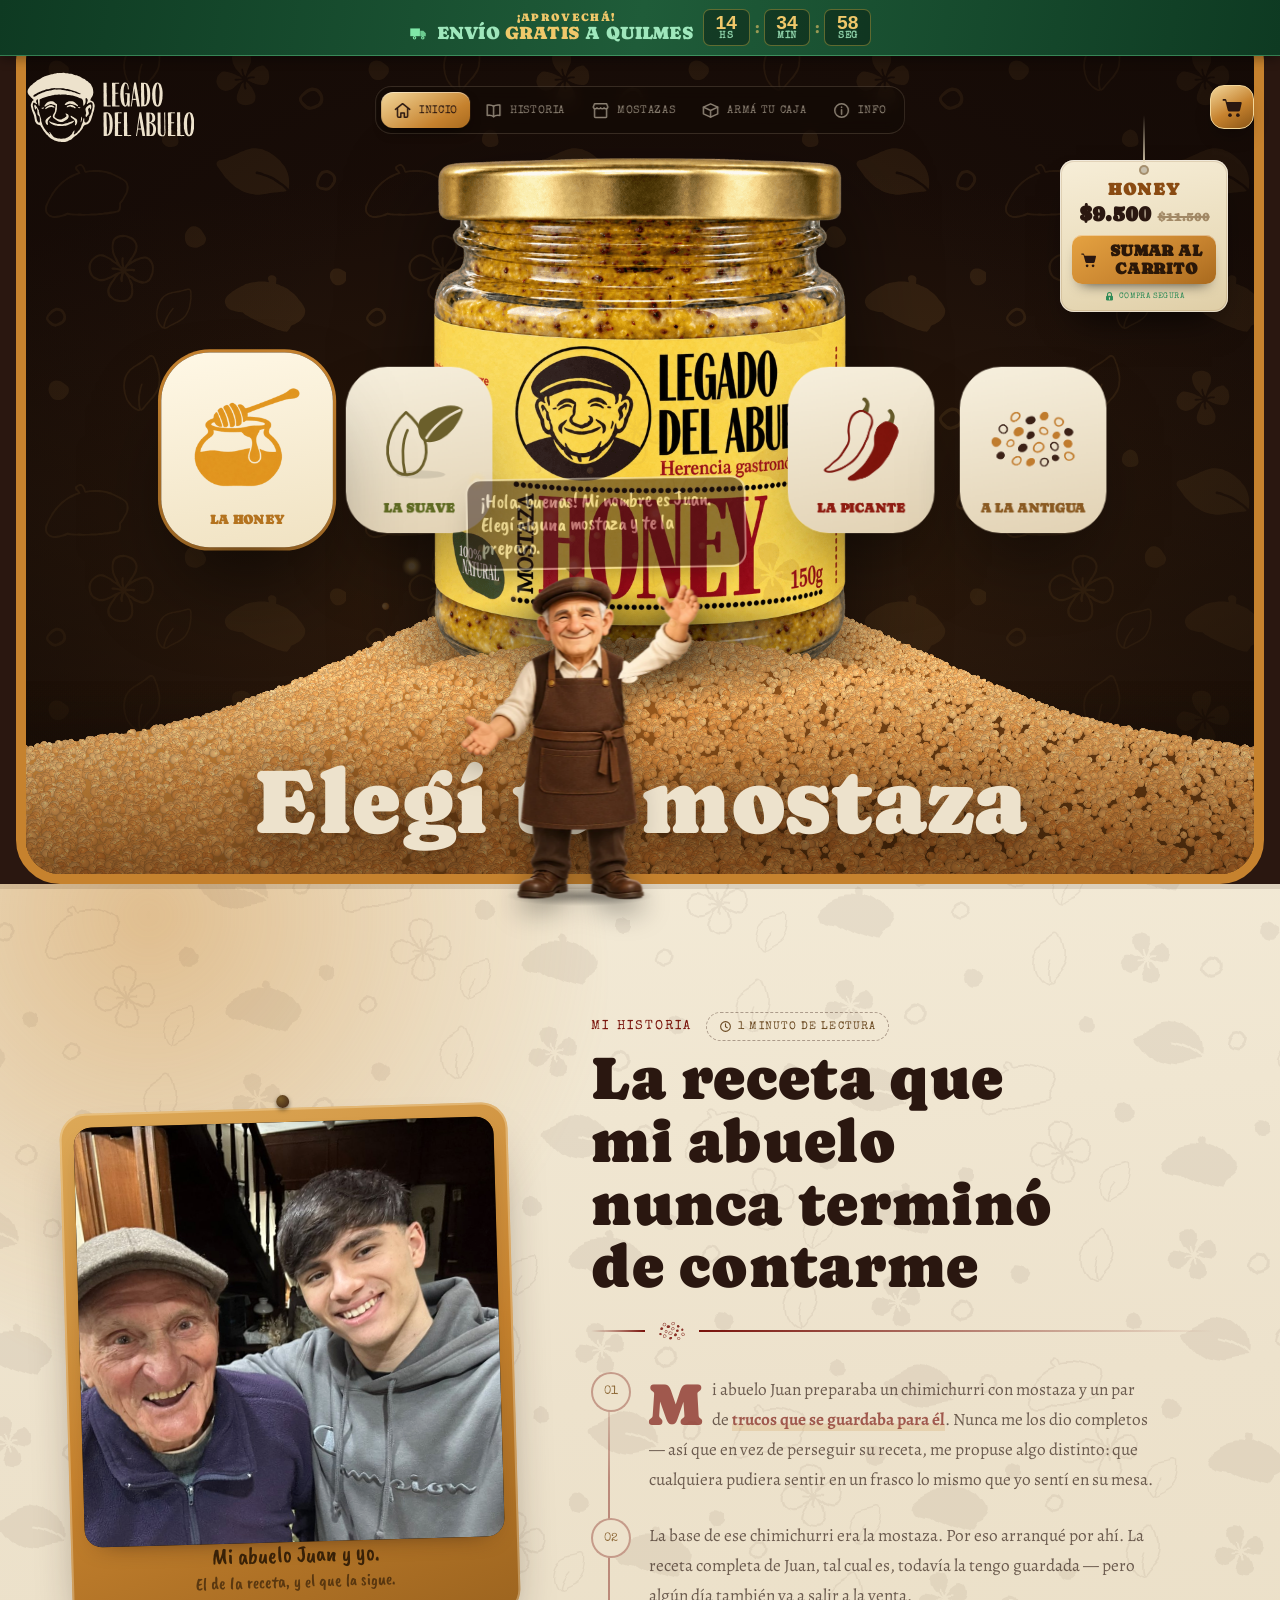
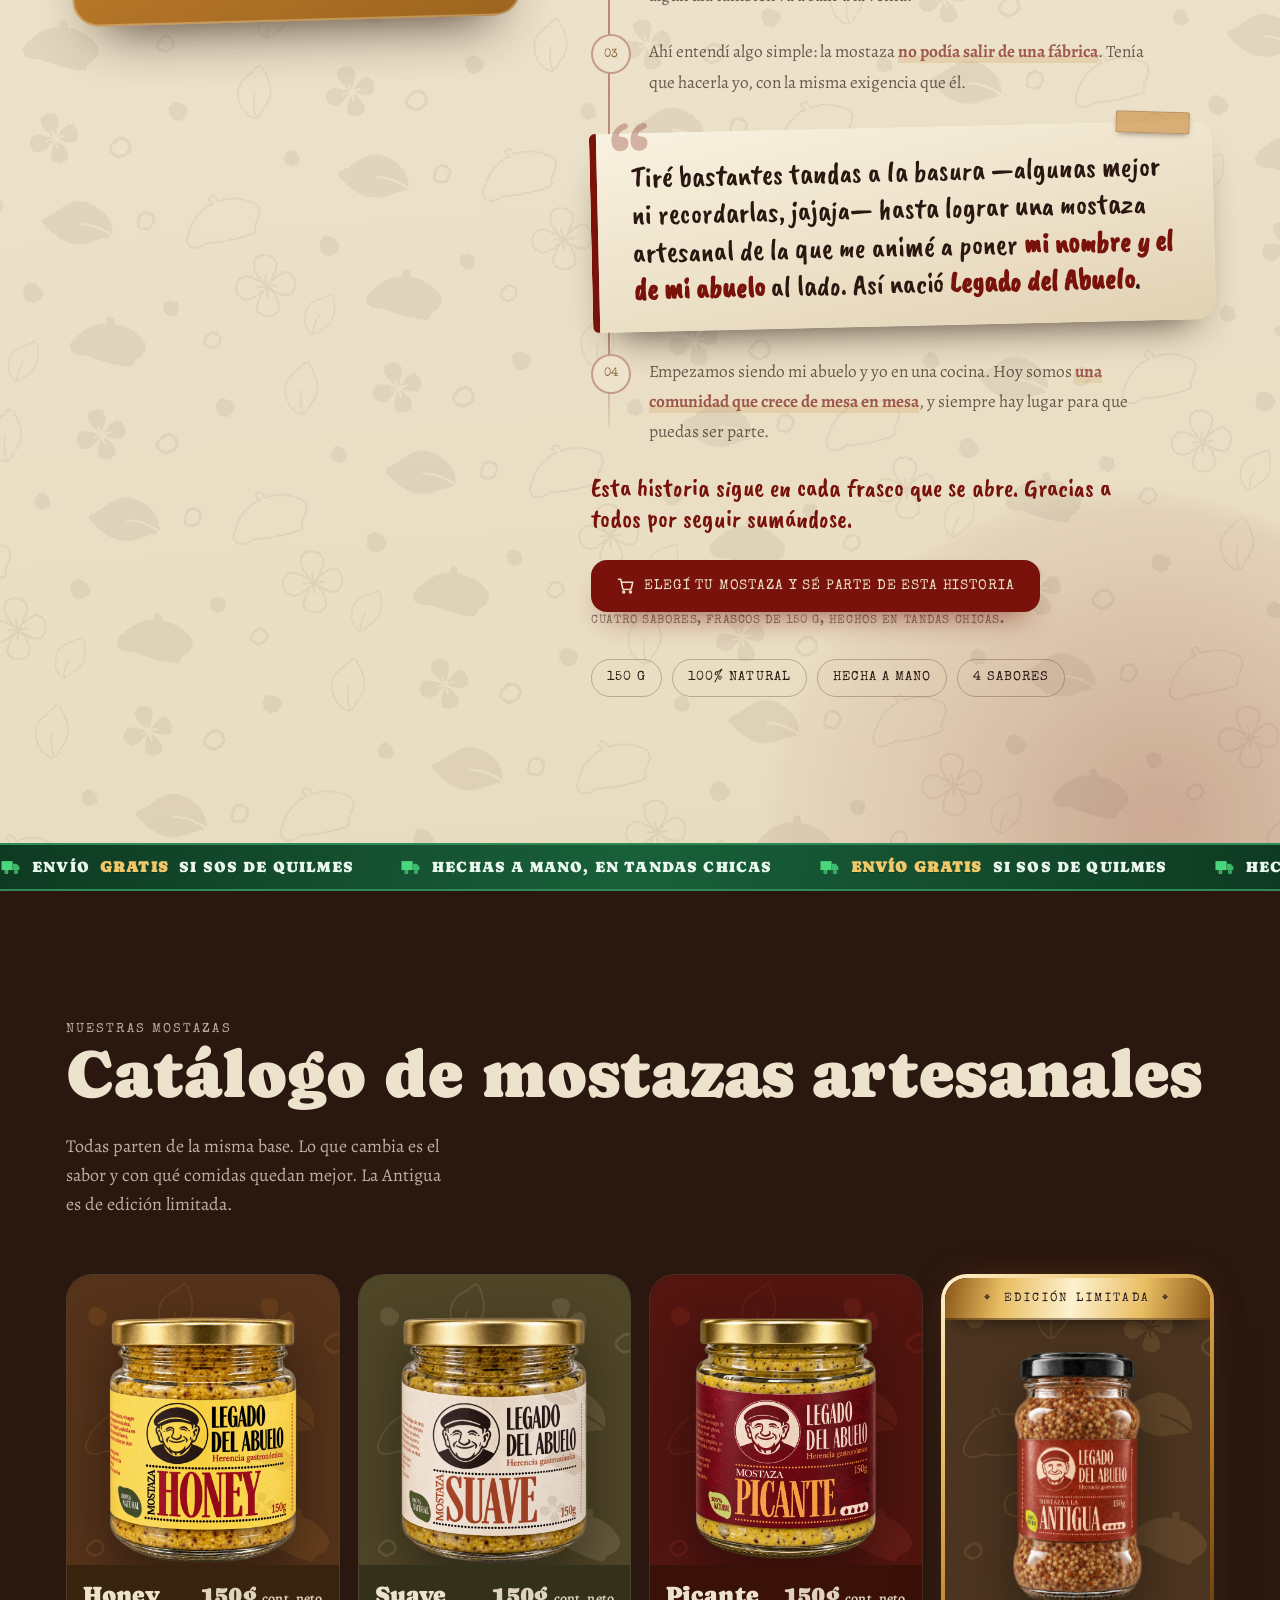
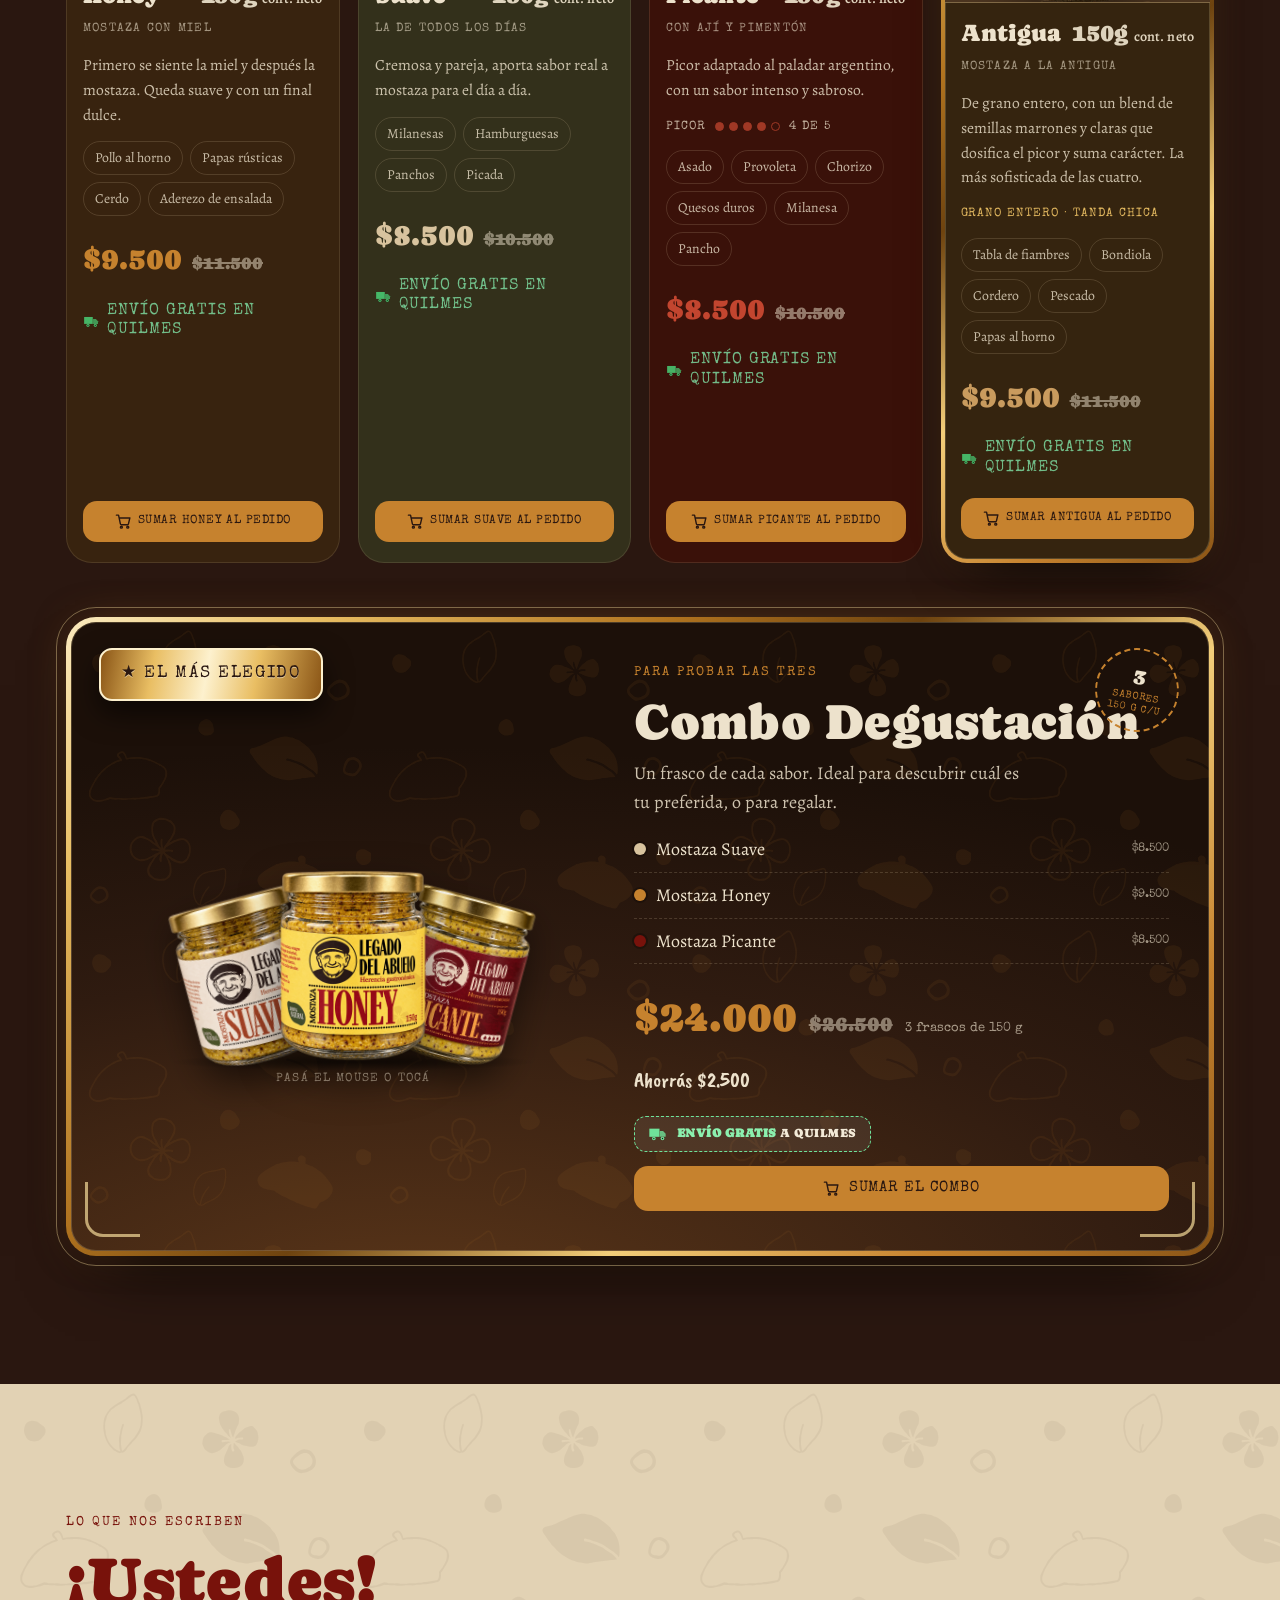
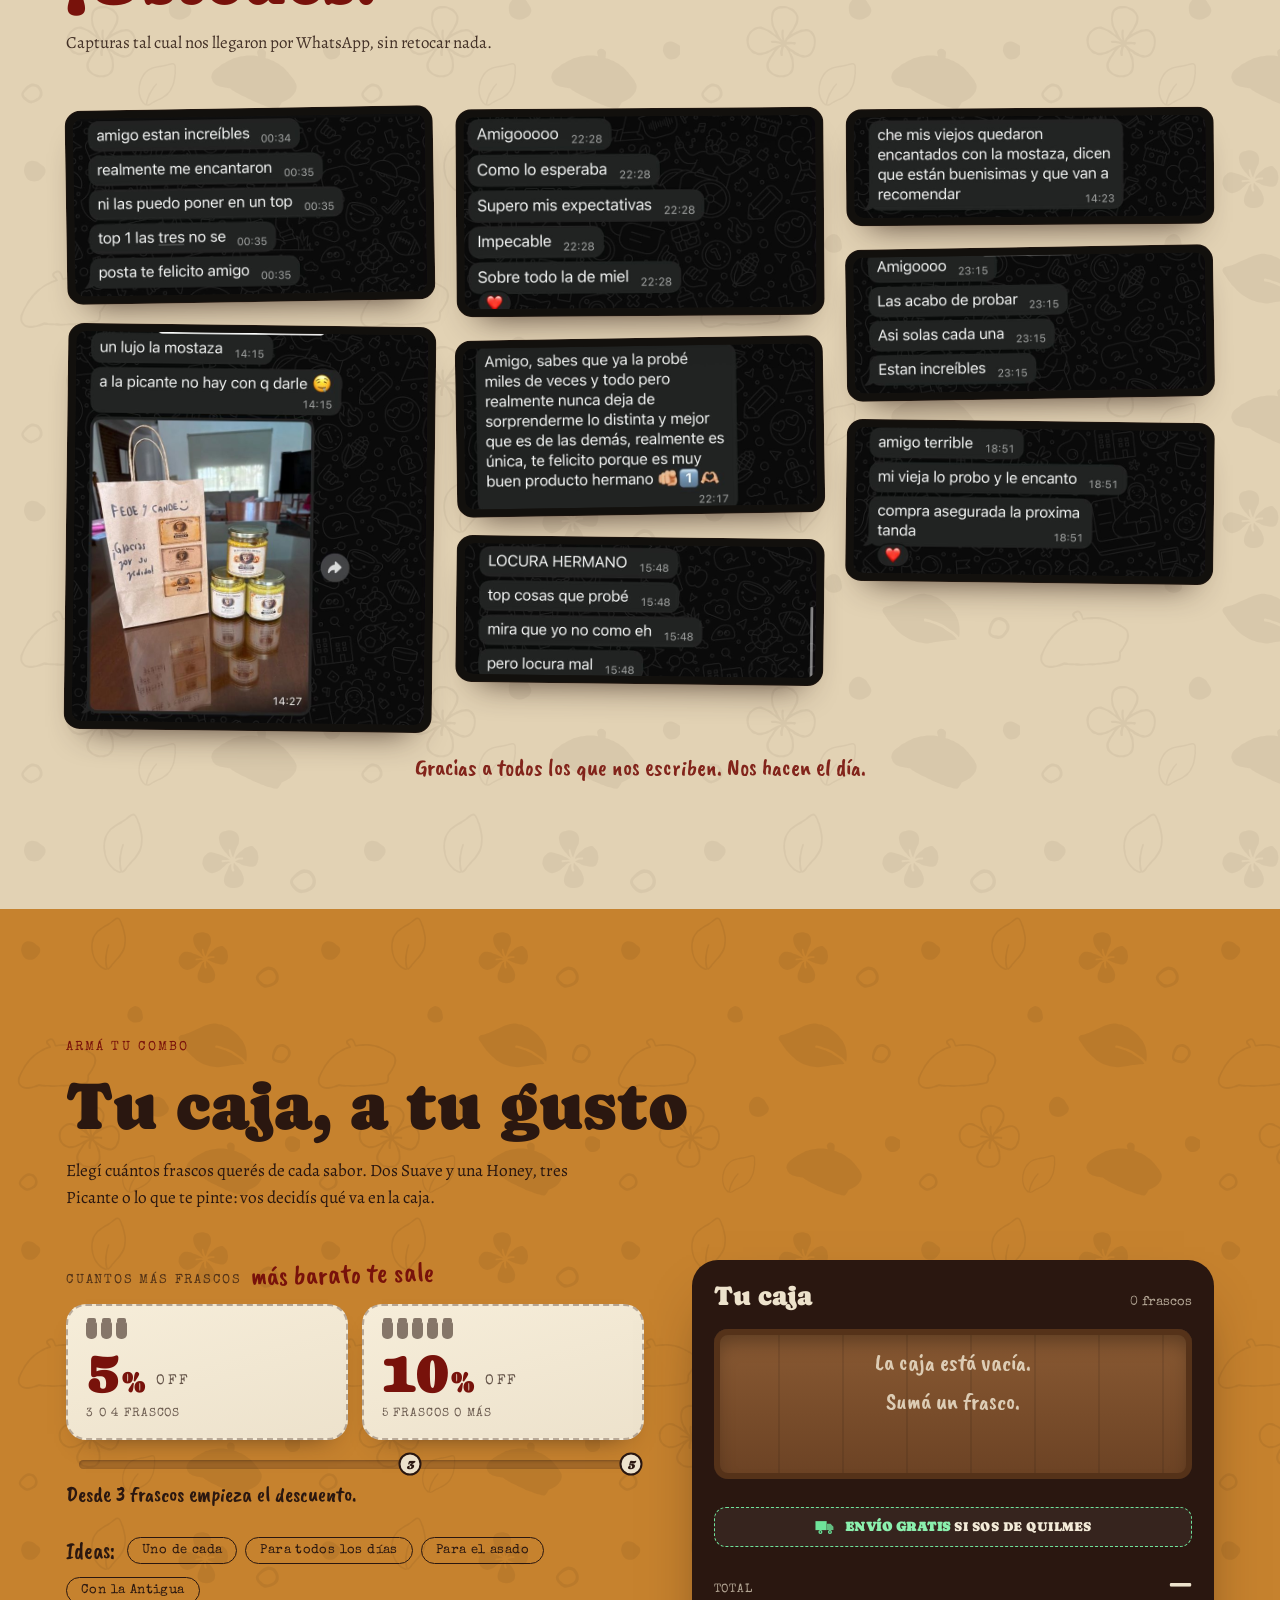
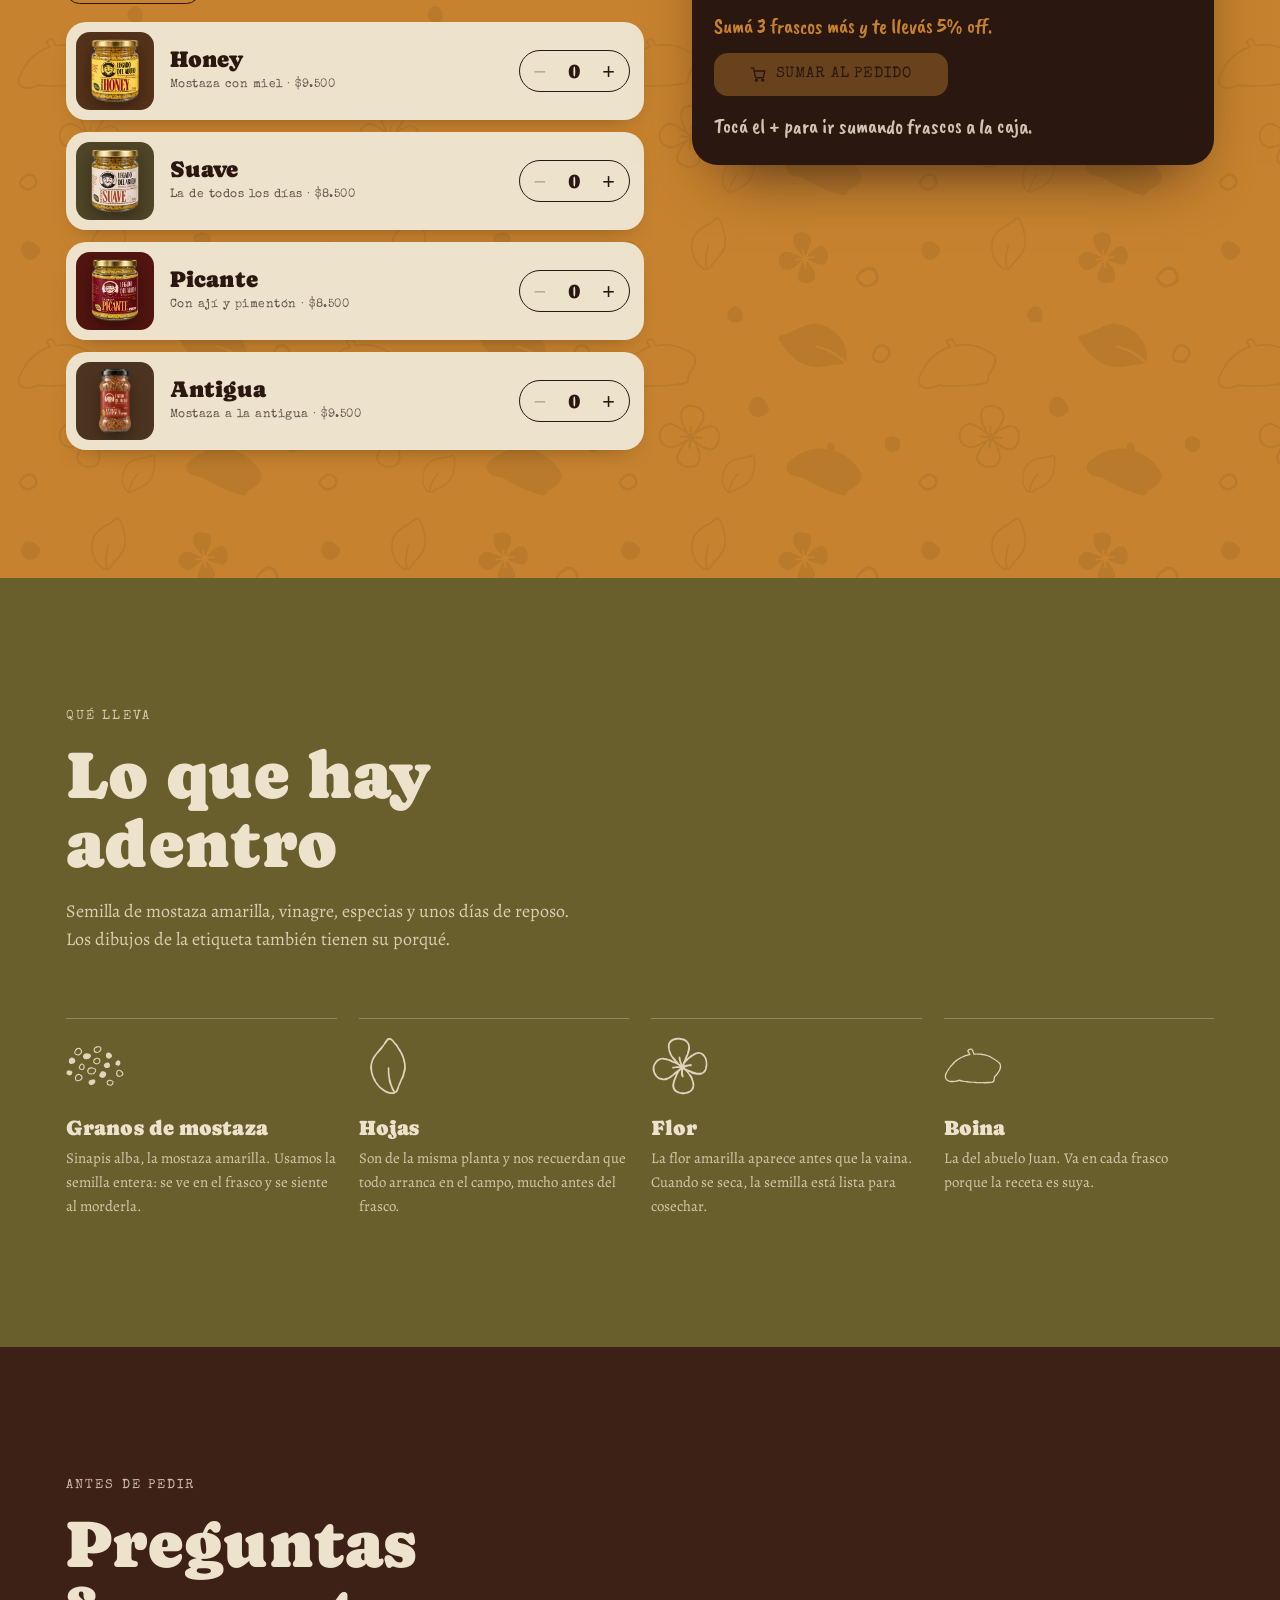
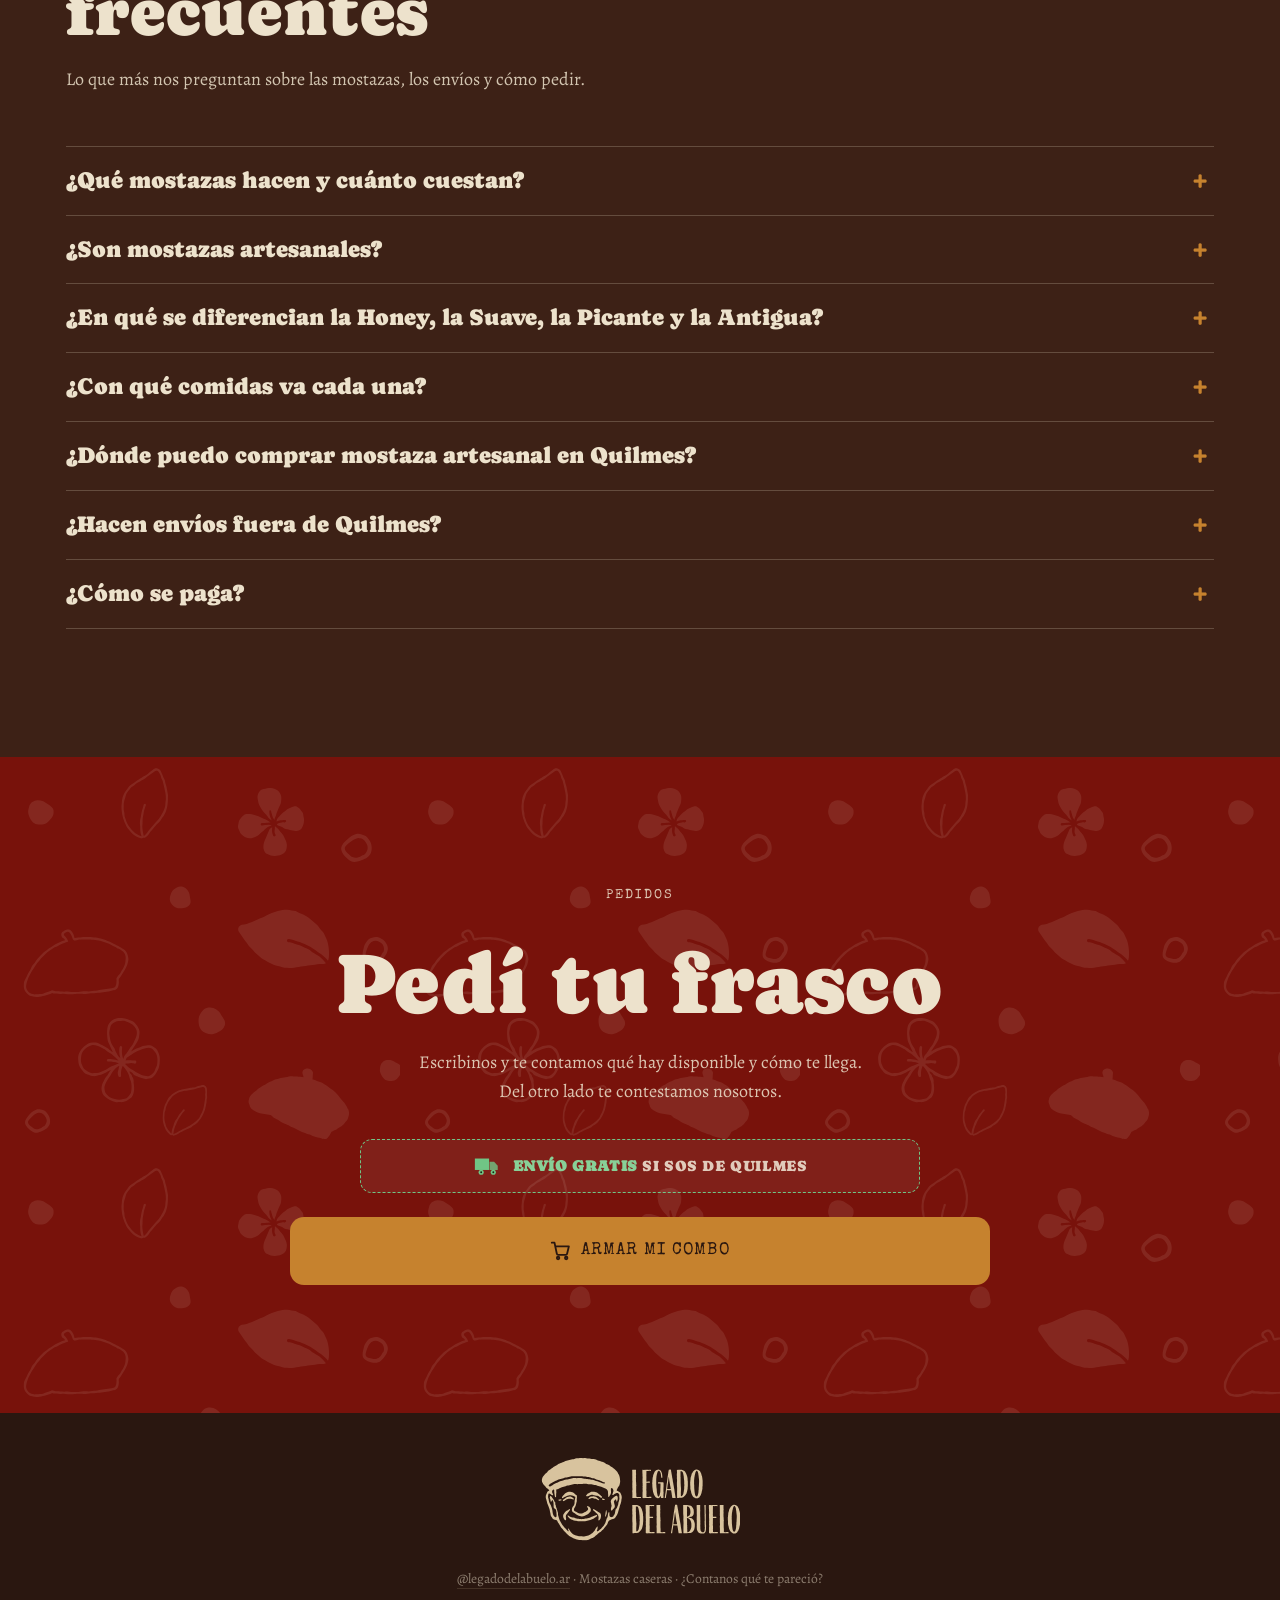
==== commit eaa8706e: "Honey vuelve a estar disponible: se saca Agotado, FAQ y datos para Google Co-Authored-By: Claude Son" ====
--- a/index.html
+++ b/index.html
@@ -50,7 +50,7 @@
 <meta property="og:image" content="https://legadodelabuelo.com.ar/assets/jars/honey.png">
 <meta name="twitter:card" content="summary_large_image">
 <link rel="preload" as="image" href="assets/jars/honey.png">
-<script type="application/ld+json">{"@context":"https://schema.org","@graph":[{"@type":"Store","@id":"https://legadodelabuelo.com.ar/#negocio","name":"Legado del Abuelo","description":"Mostazas artesanales: Honey, Suave, Picante y a la Antigua, en frascos de 150 g. Receta del abuelo Juan. Envío gratis en Quilmes.","url":"https://legadodelabuelo.com.ar/","logo":"https://legadodelabuelo.com.ar/assets/icons/logo-512.png","image":"https://legadodelabuelo.com.ar/assets/jars/honey.png","slogan":"Herencia gastronómica","areaServed":{"@type":"City","name":"Quilmes","containedInPlace":{"@type":"AdministrativeArea","name":"Buenos Aires, Argentina"}},"sameAs":["https://www.instagram.com/legadodelabuelo.ar","https://www.tiktok.com/@ellegadodelabuelo.ar"]},{"@type":"WebSite","@id":"https://legadodelabuelo.com.ar/#web","url":"https://legadodelabuelo.com.ar/","name":"Legado del Abuelo","inLanguage":"es-AR","publisher":{"@id":"https://legadodelabuelo.com.ar/#negocio"}},{"@type":"Product","name":"Mostaza Honey 150 g","description":"Mostaza con miel. Primero se siente la miel y después la mostaza; queda suave y con un final dulce.","image":"https://legadodelabuelo.com.ar/assets/jars/honey.png","brand":{"@type":"Brand","name":"Legado del Abuelo"},"category":"Mostazas artesanales","weight":{"@type":"QuantitativeValue","value":150,"unitCode":"GRM"},"offers":{"@type":"Offer","url":"https://legadodelabuelo.com.ar/#catalogo","priceCurrency":"ARS","price":"9500","availability":"https://schema.org/OutOfStock","seller":{"@id":"https://legadodelabuelo.com.ar/#negocio"}}},{"@type":"Product","name":"Mostaza Suave 150 g","description":"Mostaza cremosa y pareja, con sabor real a mostaza para el día a día.","image":"https://legadodelabuelo.com.ar/assets/jars/suave.png","brand":{"@type":"Brand","name":"Legado del Abuelo"},"category":"Mostazas artesanales","weight":{"@type":"QuantitativeValue","value":150,"unitCode":"GRM"},"offers":{"@type":"Offer","url":"https://legadodelabuelo.com.ar/#catalogo","priceCurrency":"ARS","price":"8500","availability":"https://schema.org/InStock","seller":{"@id":"https://legadodelabuelo.com.ar/#negocio"}}},{"@type":"Product","name":"Mostaza Picante 150 g","description":"Mostaza picante con ají y pimentón, con un picor adaptado al paladar argentino y un sabor intenso.","image":"https://legadodelabuelo.com.ar/assets/jars/picante.png","brand":{"@type":"Brand","name":"Legado del Abuelo"},"category":"Mostazas artesanales","weight":{"@type":"QuantitativeValue","value":150,"unitCode":"GRM"},"offers":{"@type":"Offer","url":"https://legadodelabuelo.com.ar/#catalogo","priceCurrency":"ARS","price":"8500","availability":"https://schema.org/InStock","seller":{"@id":"https://legadodelabuelo.com.ar/#negocio"}}},{"@type":"Product","name":"Mostaza a la Antigua 150 g","description":"Mostaza de grano entero, con un blend de semillas marrones y claras que dosifica el picor y suma carácter. Edición limitada.","image":"https://legadodelabuelo.com.ar/assets/jars/antigua.png","brand":{"@type":"Brand","name":"Legado del Abuelo"},"category":"Mostazas artesanales","weight":{"@type":"QuantitativeValue","value":150,"unitCode":"GRM"},"offers":{"@type":"Offer","url":"https://legadodelabuelo.com.ar/#catalogo","priceCurrency":"ARS","price":"9500","availability":"https://schema.org/LimitedAvailability","seller":{"@id":"https://legadodelabuelo.com.ar/#negocio"}}},{"@type":"FAQPage","@id":"https://legadodelabuelo.com.ar/#preguntas","mainEntity":[{"@type":"Question","name":"¿Qué mostazas hacen y cuánto cuestan?","acceptedAnswer":{"@type":"Answer","text":"Hacemos cuatro mostazas artesanales en frascos de 150 g: Honey ($9.500, agotada por ahora), Suave ($8.500), Picante ($8.500) y a la Antigua ($9.500, edición limitada). También hay un Combo Degustación con un frasco de Suave, Honey y Picante a precio especial."}},{"@type":"Question","name":"¿Son mostazas artesanales?","acceptedAnswer":{"@type":"Answer","text":"Sí. Las hacemos en lotes chicos con la receta de mi abuelo Juan: semilla de mostaza entera, vinagre, especias y unos días de reposo."}},{"@type":"Question","name":"¿En qué se diferencian la Honey, la Suave, la Picante y la Antigua?","acceptedAnswer":{"@type":"Answer","text":"La Honey se siente primero a miel y termina dulce. La Suave es cremosa y pareja, para todos los días. La Picante tiene ají y pimentón, con un picor pensado para el paladar argentino. La Antigua es de grano entero, con un blend de semillas marrones y claras: es la más sofisticada de las cuatro."}},{"@type":"Question","name":"¿Con qué comidas va cada una?","acceptedAnswer":{"@type":"Answer","text":"La Honey va con pollo al horno, papas rústicas, cerdo y aderezos de ensalada. La Suave, con milanesas, hamburguesas, panchos y picadas. La Picante, con asado, provoleta, chorizo, quesos duros, milanesa y pancho. La Antigua, con tabla de fiambres, bondiola, cordero, pescado y papas al horno."}},{"@type":"Question","name":"¿Dónde puedo comprar mostaza artesanal en Quilmes?","acceptedAnswer":{"@type":"Answer","text":"Acá mismo: armás tu pedido en la web y te lo llevamos. En Quilmes el envío es gratis."}},{"@type":"Question","name":"¿Hacen envíos fuera de Quilmes?","acceptedAnswer":{"@type":"Answer","text":"Escribinos por WhatsApp contándonos dónde estás y te decimos cómo te llega."}},{"@type":"Question","name":"¿Cómo se paga?","acceptedAnswer":{"@type":"Answer","text":"Por transferencia o en efectivo al recibir el pedido. Armás tu pedido en la web, lo mandás por WhatsApp y te confirmamos."}}]}]}</script>
+<script type="application/ld+json">{"@context":"https://schema.org","@graph":[{"@type":"Store","@id":"https://legadodelabuelo.com.ar/#negocio","name":"Legado del Abuelo","description":"Mostazas artesanales: Honey, Suave, Picante y a la Antigua, en frascos de 150 g. Receta del abuelo Juan. Envío gratis en Quilmes.","url":"https://legadodelabuelo.com.ar/","logo":"https://legadodelabuelo.com.ar/assets/icons/logo-512.png","image":"https://legadodelabuelo.com.ar/assets/jars/honey.png","slogan":"Herencia gastronómica","areaServed":{"@type":"City","name":"Quilmes","containedInPlace":{"@type":"AdministrativeArea","name":"Buenos Aires, Argentina"}},"sameAs":["https://www.instagram.com/legadodelabuelo.ar","https://www.tiktok.com/@ellegadodelabuelo.ar"]},{"@type":"WebSite","@id":"https://legadodelabuelo.com.ar/#web","url":"https://legadodelabuelo.com.ar/","name":"Legado del Abuelo","inLanguage":"es-AR","publisher":{"@id":"https://legadodelabuelo.com.ar/#negocio"}},{"@type":"Product","name":"Mostaza Honey 150 g","description":"Mostaza con miel. Primero se siente la miel y después la mostaza; queda suave y con un final dulce.","image":"https://legadodelabuelo.com.ar/assets/jars/honey.png","brand":{"@type":"Brand","name":"Legado del Abuelo"},"category":"Mostazas artesanales","weight":{"@type":"QuantitativeValue","value":150,"unitCode":"GRM"},"offers":{"@type":"Offer","url":"https://legadodelabuelo.com.ar/#catalogo","priceCurrency":"ARS","price":"9500","availability":"https://schema.org/InStock","seller":{"@id":"https://legadodelabuelo.com.ar/#negocio"}}},{"@type":"Product","name":"Mostaza Suave 150 g","description":"Mostaza cremosa y pareja, con sabor real a mostaza para el día a día.","image":"https://legadodelabuelo.com.ar/assets/jars/suave.png","brand":{"@type":"Brand","name":"Legado del Abuelo"},"category":"Mostazas artesanales","weight":{"@type":"QuantitativeValue","value":150,"unitCode":"GRM"},"offers":{"@type":"Offer","url":"https://legadodelabuelo.com.ar/#catalogo","priceCurrency":"ARS","price":"8500","availability":"https://schema.org/InStock","seller":{"@id":"https://legadodelabuelo.com.ar/#negocio"}}},{"@type":"Product","name":"Mostaza Picante 150 g","description":"Mostaza picante con ají y pimentón, con un picor adaptado al paladar argentino y un sabor intenso.","image":"https://legadodelabuelo.com.ar/assets/jars/picante.png","brand":{"@type":"Brand","name":"Legado del Abuelo"},"category":"Mostazas artesanales","weight":{"@type":"QuantitativeValue","value":150,"unitCode":"GRM"},"offers":{"@type":"Offer","url":"https://legadodelabuelo.com.ar/#catalogo","priceCurrency":"ARS","price":"8500","availability":"https://schema.org/InStock","seller":{"@id":"https://legadodelabuelo.com.ar/#negocio"}}},{"@type":"Product","name":"Mostaza a la Antigua 150 g","description":"Mostaza de grano entero, con un blend de semillas marrones y claras que dosifica el picor y suma carácter. Edición limitada.","image":"https://legadodelabuelo.com.ar/assets/jars/antigua.png","brand":{"@type":"Brand","name":"Legado del Abuelo"},"category":"Mostazas artesanales","weight":{"@type":"QuantitativeValue","value":150,"unitCode":"GRM"},"offers":{"@type":"Offer","url":"https://legadodelabuelo.com.ar/#catalogo","priceCurrency":"ARS","price":"9500","availability":"https://schema.org/LimitedAvailability","seller":{"@id":"https://legadodelabuelo.com.ar/#negocio"}}},{"@type":"FAQPage","@id":"https://legadodelabuelo.com.ar/#preguntas","mainEntity":[{"@type":"Question","name":"¿Qué mostazas hacen y cuánto cuestan?","acceptedAnswer":{"@type":"Answer","text":"Hacemos cuatro mostazas artesanales en frascos de 150 g: Honey ($9.500), Suave ($8.500), Picante ($8.500) y a la Antigua ($9.500, edición limitada). También hay un Combo Degustación con un frasco de Suave, Honey y Picante a precio especial."}},{"@type":"Question","name":"¿Son mostazas artesanales?","acceptedAnswer":{"@type":"Answer","text":"Sí. Las hacemos en lotes chicos con la receta de mi abuelo Juan: semilla de mostaza entera, vinagre, especias y unos días de reposo."}},{"@type":"Question","name":"¿En qué se diferencian la Honey, la Suave, la Picante y la Antigua?","acceptedAnswer":{"@type":"Answer","text":"La Honey se siente primero a miel y termina dulce. La Suave es cremosa y pareja, para todos los días. La Picante tiene ají y pimentón, con un picor pensado para el paladar argentino. La Antigua es de grano entero, con un blend de semillas marrones y claras: es la más sofisticada de las cuatro."}},{"@type":"Question","name":"¿Con qué comidas va cada una?","acceptedAnswer":{"@type":"Answer","text":"La Honey va con pollo al horno, papas rústicas, cerdo y aderezos de ensalada. La Suave, con milanesas, hamburguesas, panchos y picadas. La Picante, con asado, provoleta, chorizo, quesos duros, milanesa y pancho. La Antigua, con tabla de fiambres, bondiola, cordero, pescado y papas al horno."}},{"@type":"Question","name":"¿Dónde puedo comprar mostaza artesanal en Quilmes?","acceptedAnswer":{"@type":"Answer","text":"Acá mismo: armás tu pedido en la web y te lo llevamos. En Quilmes el envío es gratis."}},{"@type":"Question","name":"¿Hacen envíos fuera de Quilmes?","acceptedAnswer":{"@type":"Answer","text":"Escribinos por WhatsApp contándonos dónde estás y te decimos cómo te llega."}},{"@type":"Question","name":"¿Cómo se paga?","acceptedAnswer":{"@type":"Answer","text":"Por transferencia o en efectivo al recibir el pedido. Armás tu pedido en la web, lo mandás por WhatsApp y te confirmamos."}}]}]}</script>
 <link rel="icon" href="/favicon.ico" sizes="any">
 <link rel="icon" type="image/png" sizes="32x32" href="/assets/icons/favicon-32.png">
 <link rel="icon" type="image/png" sizes="48x48" href="/assets/icons/favicon-48.png">
@@ -1736,7 +1736,7 @@
     <p class="eyebrow">Antes de pedir</p>
     <h2>Preguntas frecuentes</h2>
     <p class="lead">Lo que más nos preguntan sobre las mostazas, los envíos y cómo pedir.</p>
-    <details><summary>¿Qué mostazas hacen y cuánto cuestan?</summary><p>Hacemos cuatro mostazas artesanales en frascos de 150 g: Honey ($9.500, agotada por ahora), Suave ($8.500), Picante ($8.500) y a la Antigua ($9.500, edición limitada). También hay un Combo Degustación con un frasco de Suave, Honey y Picante a precio especial.</p></details>
+    <details><summary>¿Qué mostazas hacen y cuánto cuestan?</summary><p>Hacemos cuatro mostazas artesanales en frascos de 150 g: Honey ($9.500), Suave ($8.500), Picante ($8.500) y a la Antigua ($9.500, edición limitada). También hay un Combo Degustación con un frasco de Suave, Honey y Picante a precio especial.</p></details>
     <details><summary>¿Son mostazas artesanales?</summary><p>Sí. Las hacemos en lotes chicos con la receta de mi abuelo Juan: semilla de mostaza entera, vinagre, especias y unos días de reposo.</p></details>
     <details><summary>¿En qué se diferencian la Honey, la Suave, la Picante y la Antigua?</summary><p>La Honey se siente primero a miel y termina dulce. La Suave es cremosa y pareja, para todos los días. La Picante tiene ají y pimentón, con un picor pensado para el paladar argentino. La Antigua es de grano entero, con un blend de semillas marrones y claras: es la más sofisticada de las cuatro.</p></details>
     <details><summary>¿Con qué comidas va cada una?</summary><p>La Honey va con pollo al horno, papas rústicas, cerdo y aderezos de ensalada. La Suave, con milanesas, hamburguesas, panchos y picadas. La Picante, con asado, provoleta, chorizo, quesos duros, milanesa y pancho. La Antigua, con tabla de fiambres, bondiola, cordero, pescado y papas al horno.</p></details>
@@ -1939,7 +1939,7 @@
   });
 
   var FLAVORS = [
-    { id:"honey", ing:"miel", ingImg:"honey", tintaIng:"#B4731F", ingNombre:"La Honey", name:"Honey", sub:"Mostaza con miel", price:"9500", agotado:true,
+    { id:"honey", ing:"miel", ingImg:"honey", tintaIng:"#B4731F", ingNombre:"La Honey", name:"Honey", sub:"Mostaza con miel", price:"9500",
       accent:"#C6822E", pat:"#E0A64E", bg1:"#55321A", bg2:"#2A190C", ink:"#C6822E", panel:"#38230F",
       desc:"Primero se siente la miel y después la mostaza. Queda suave y con un final dulce.",
       heat:1, pairs:["Pollo al horno","Papas rústicas","Cerdo","Aderezo de ensalada"] },
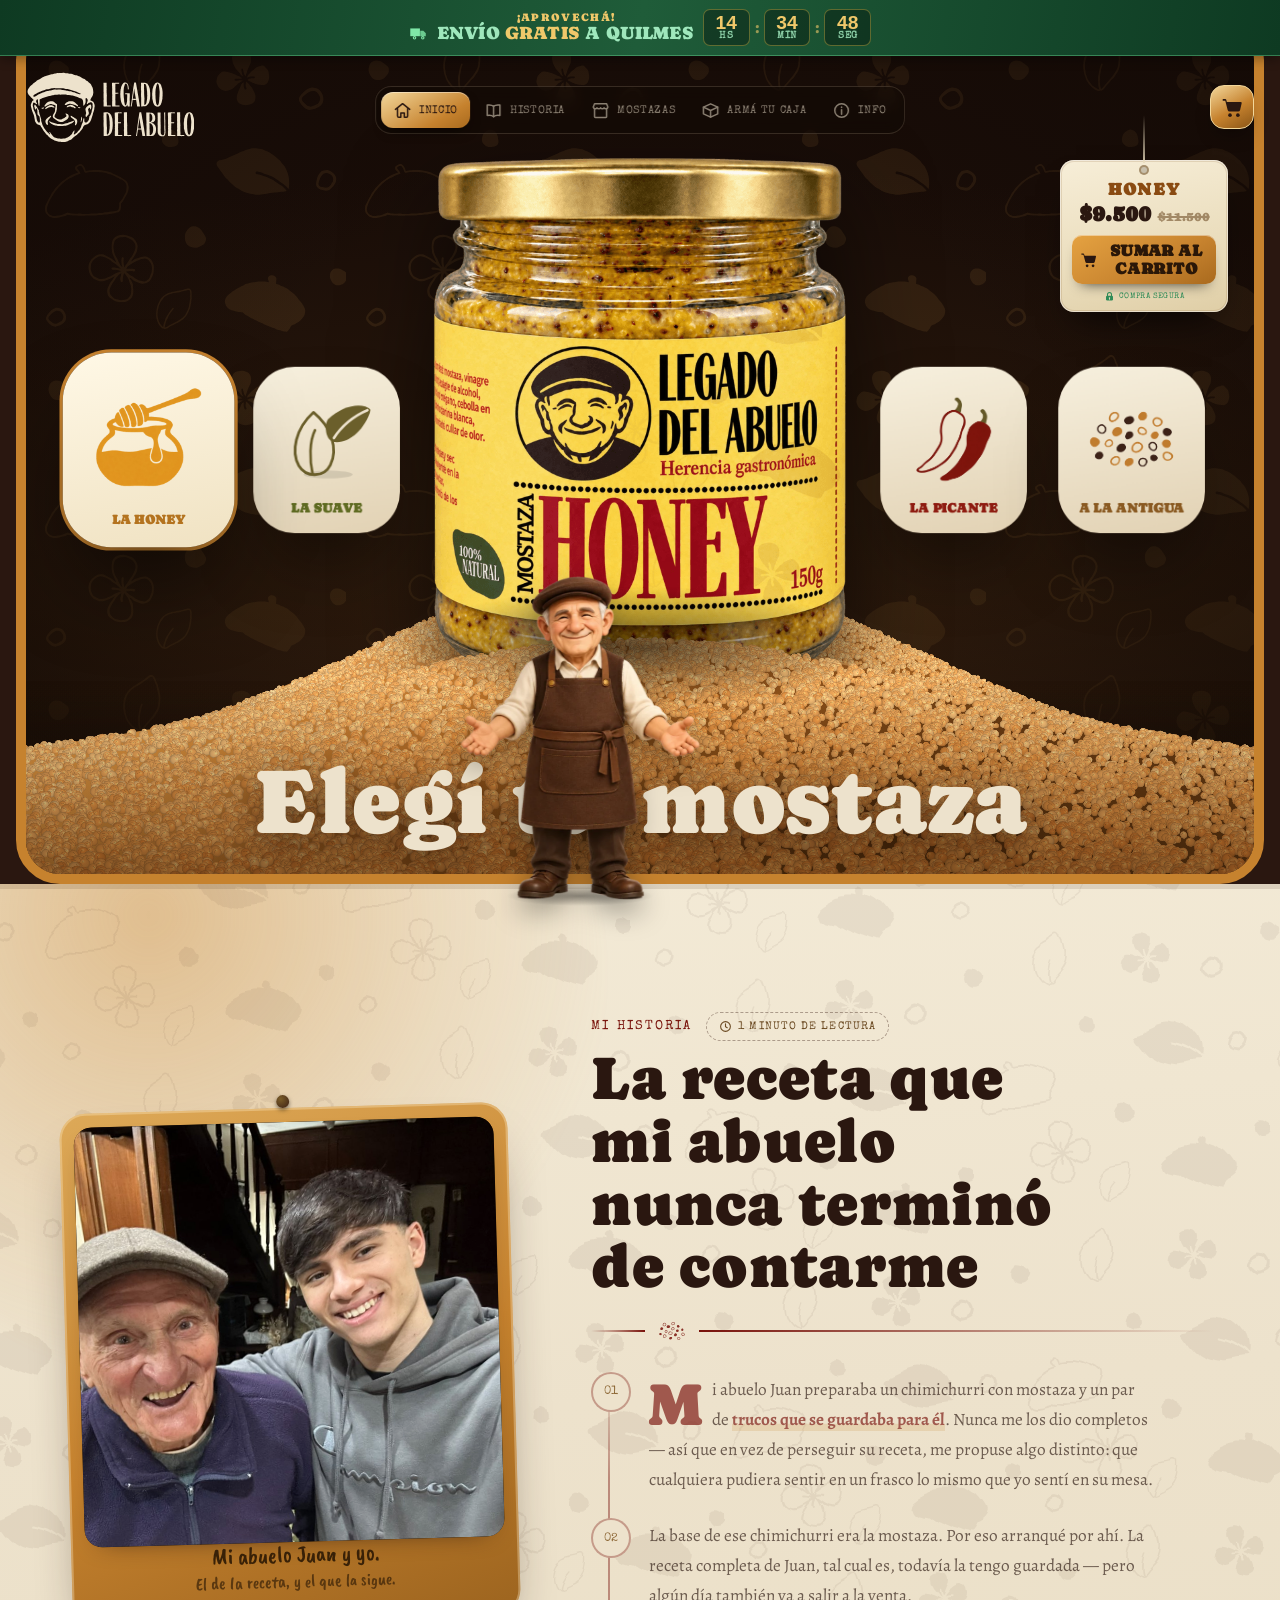
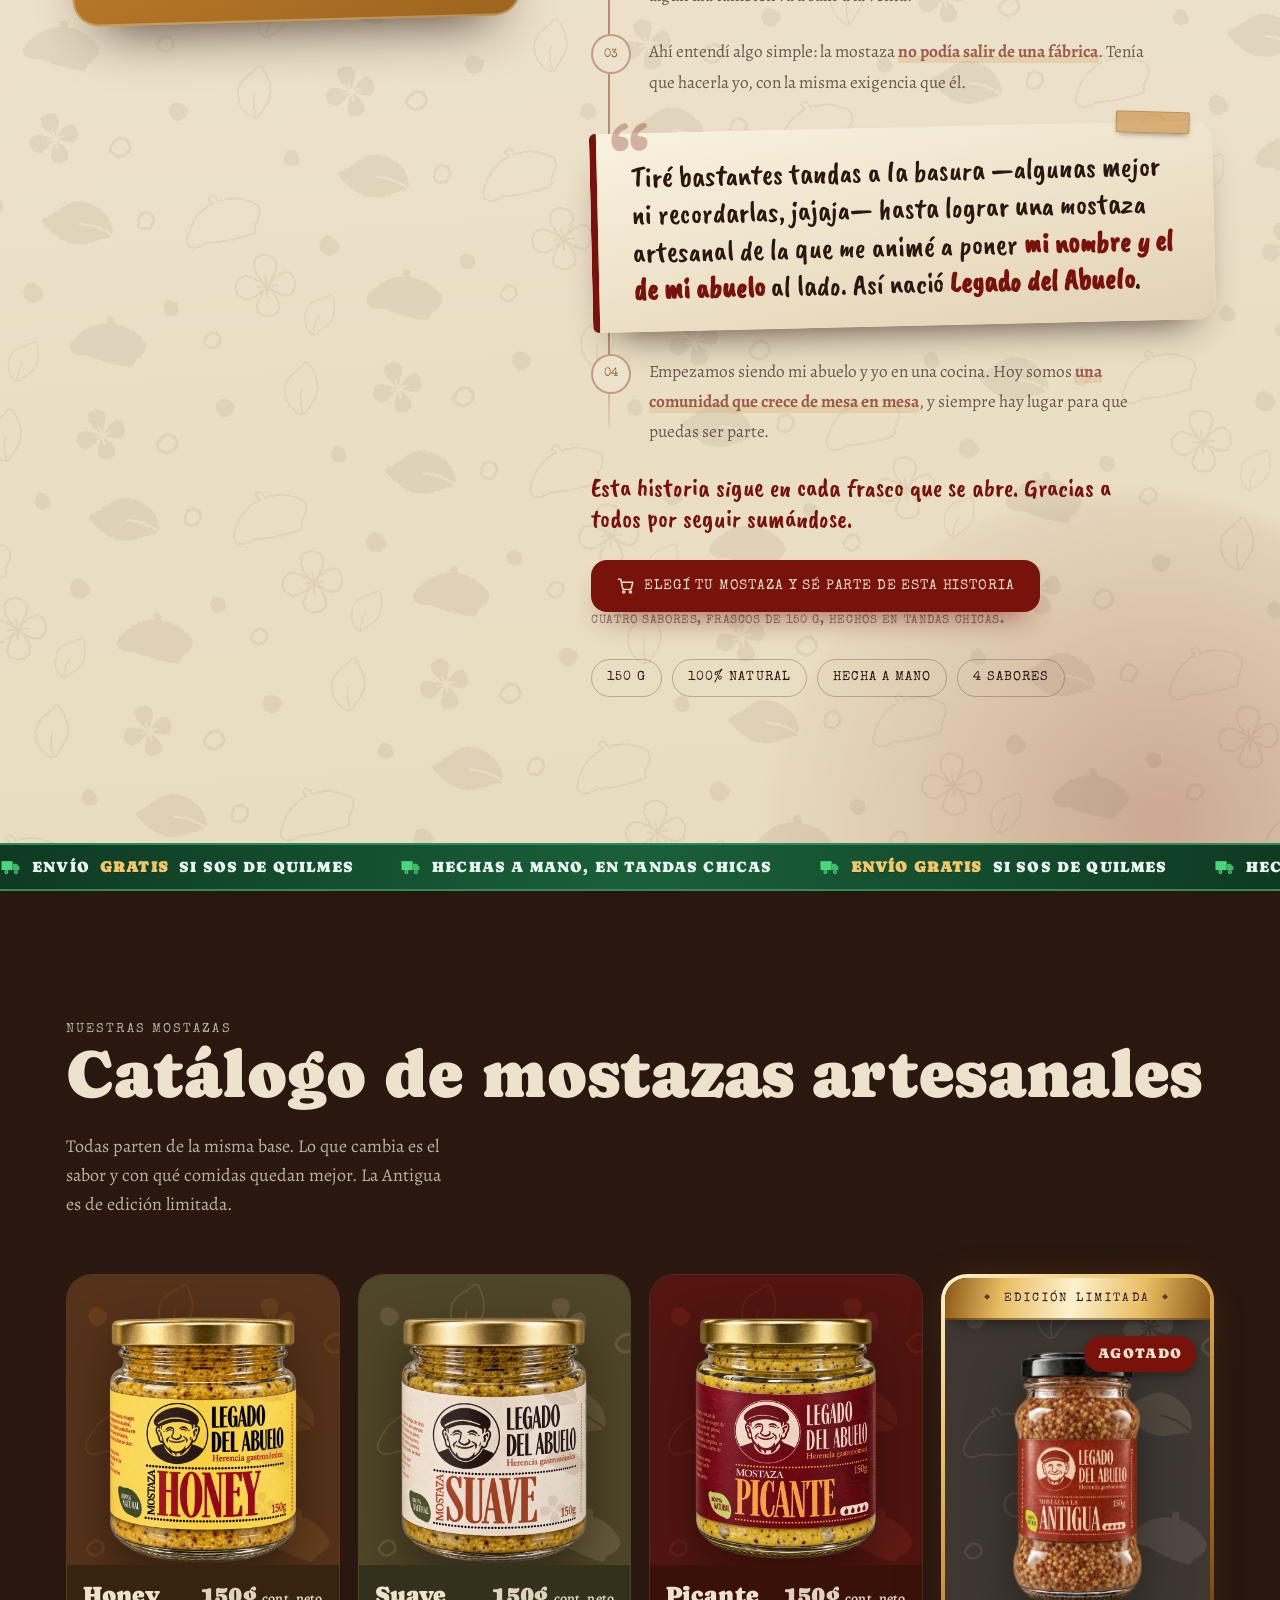
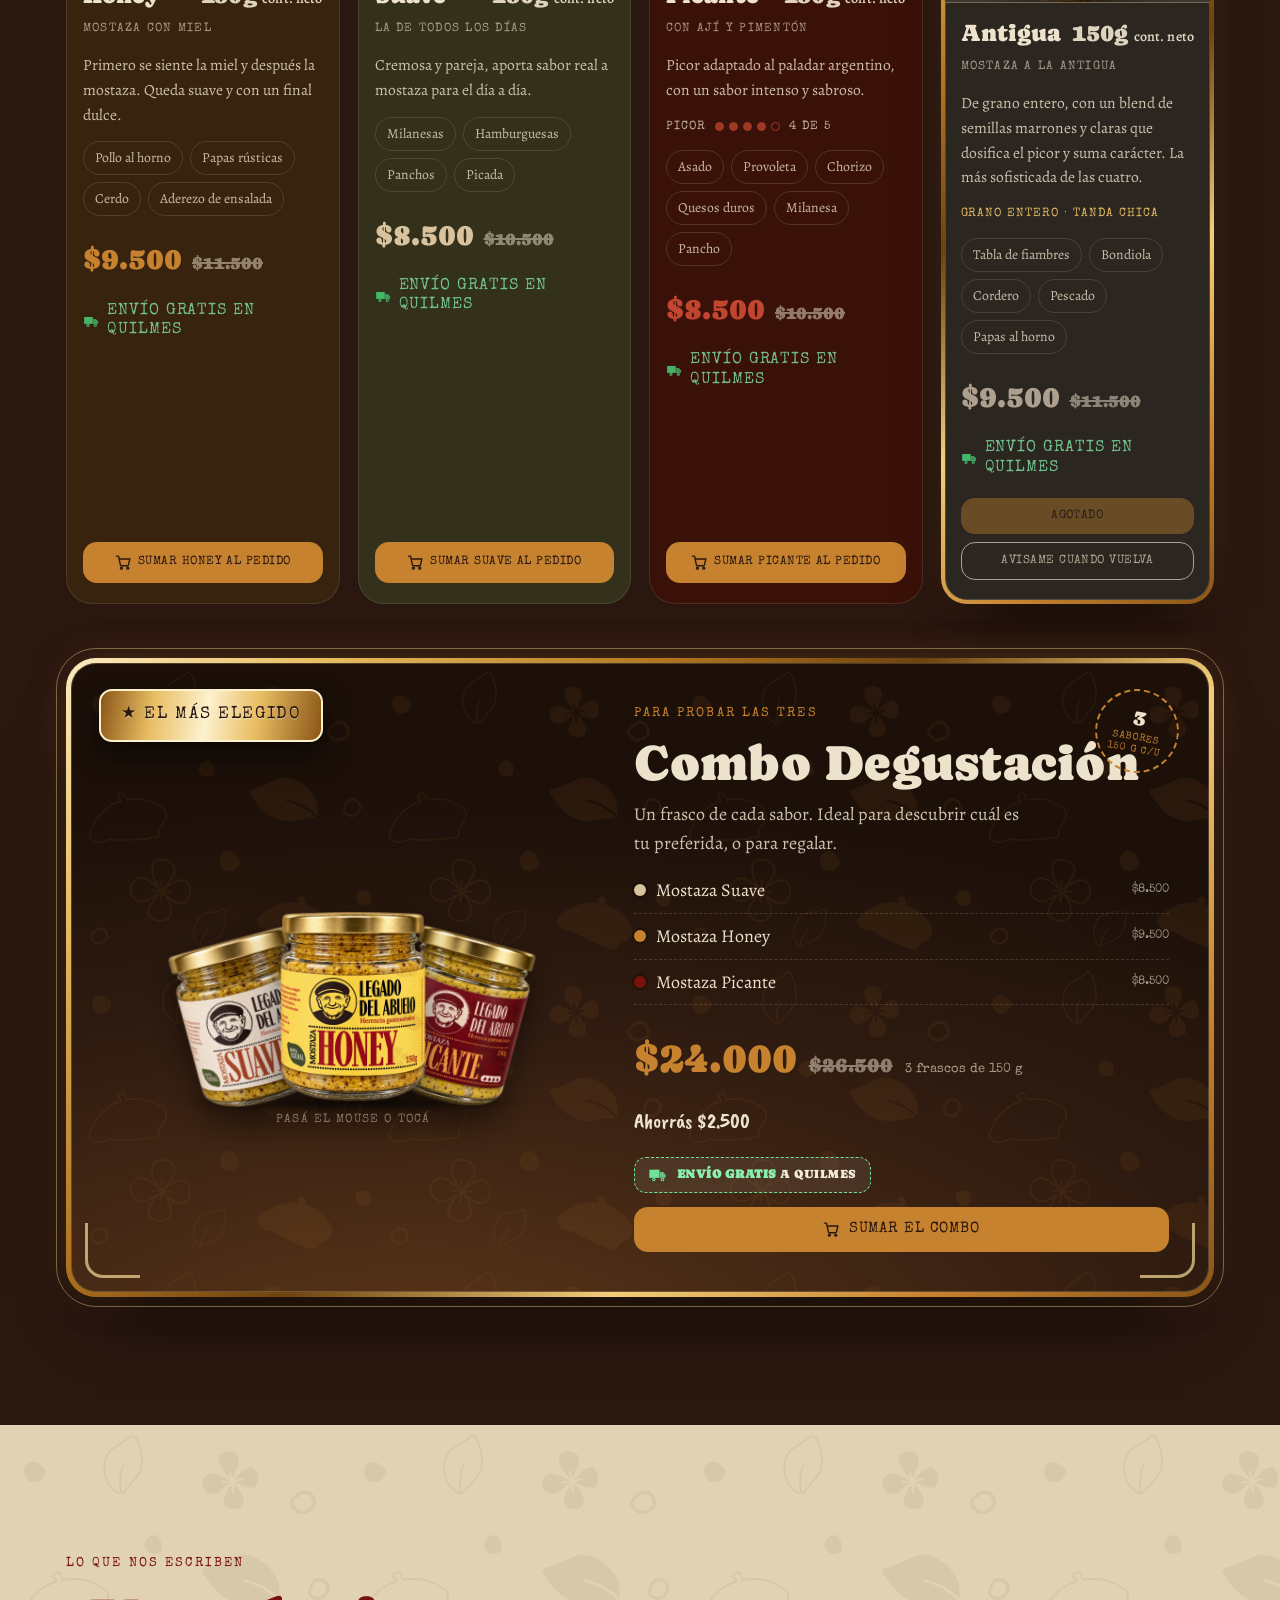
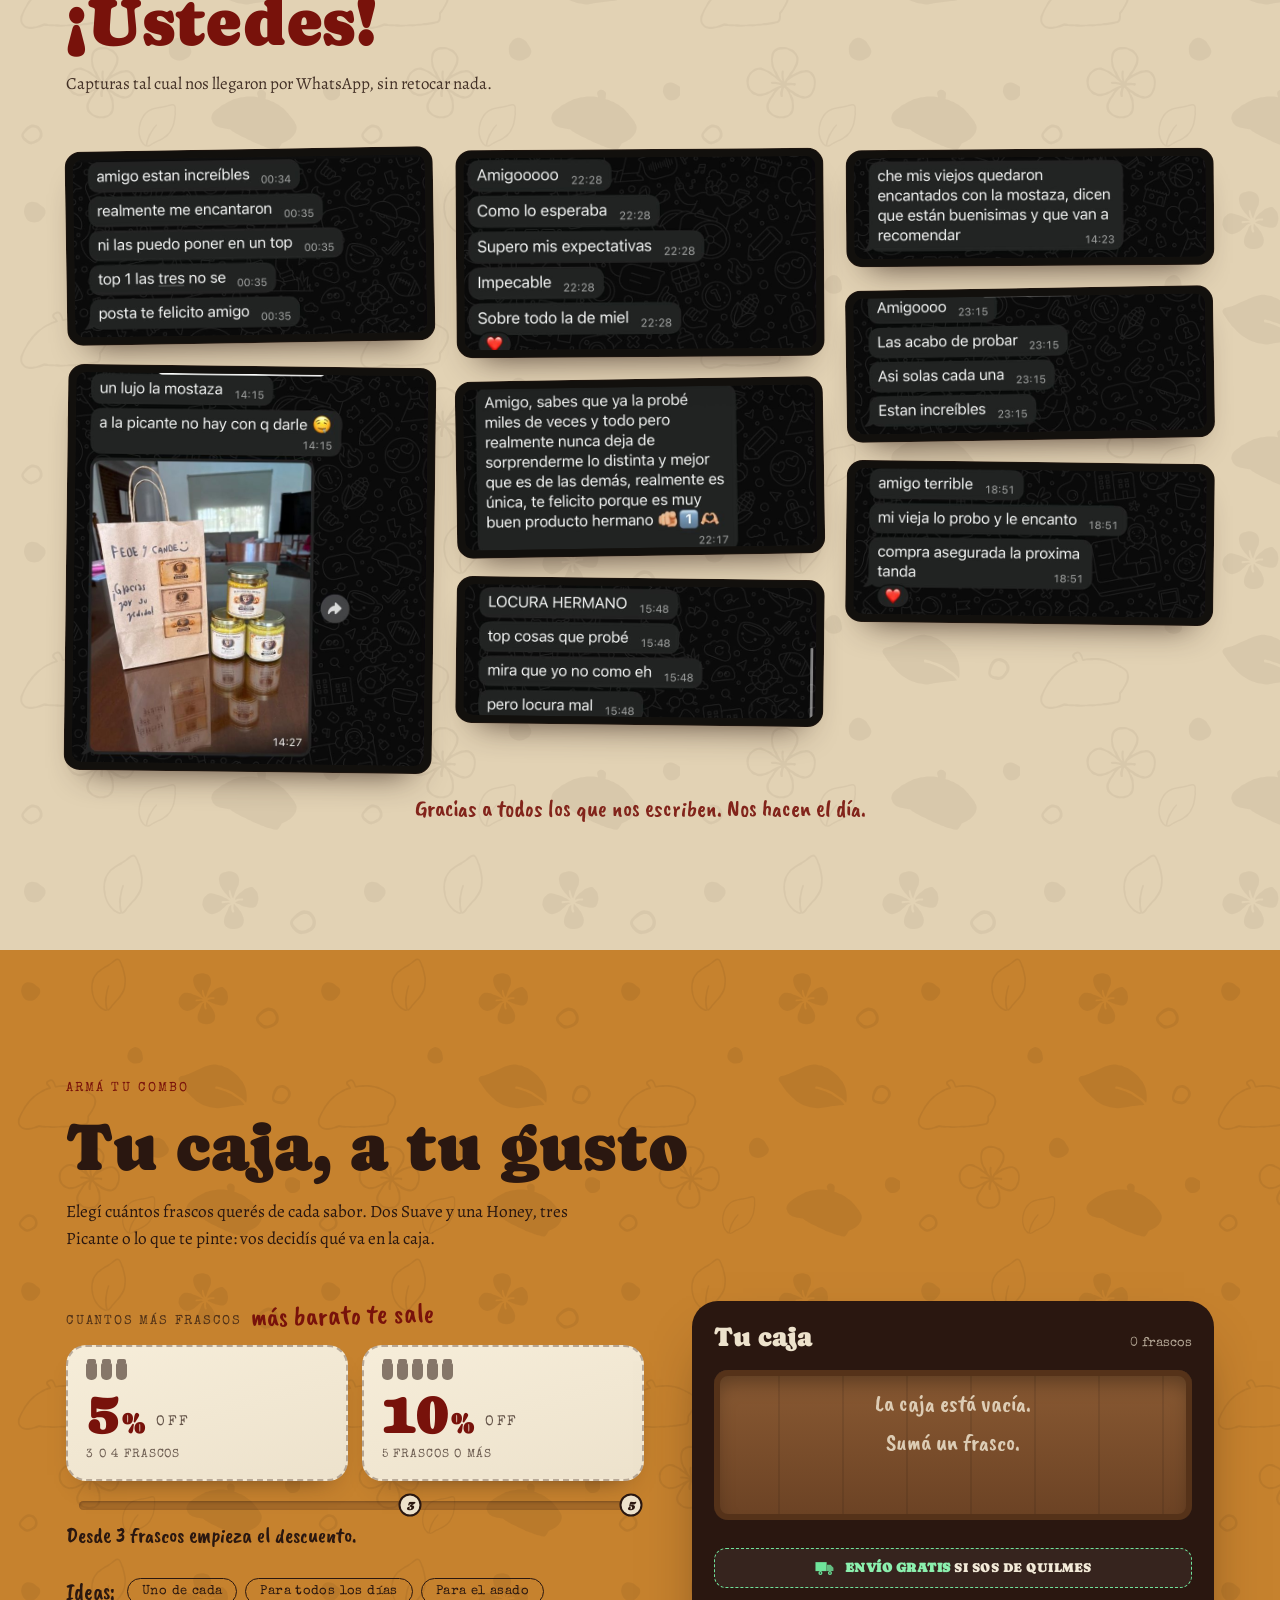
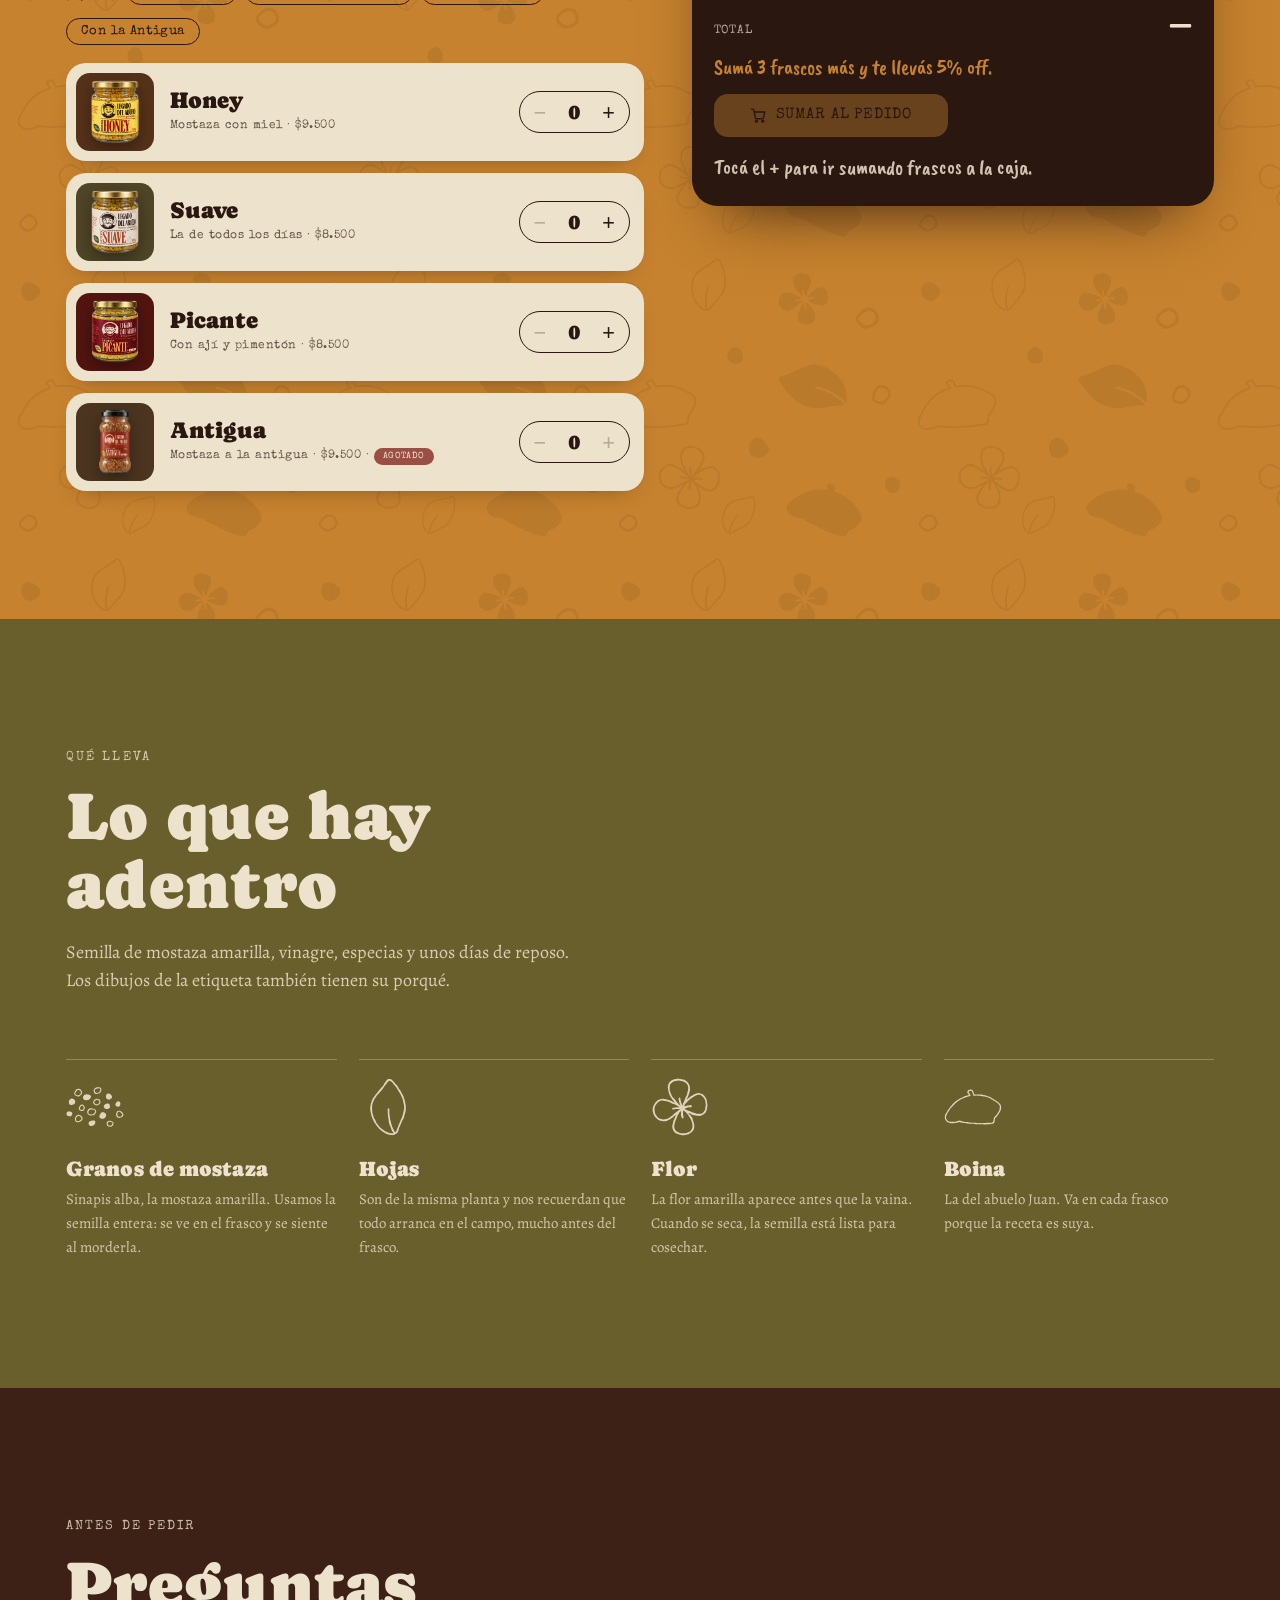
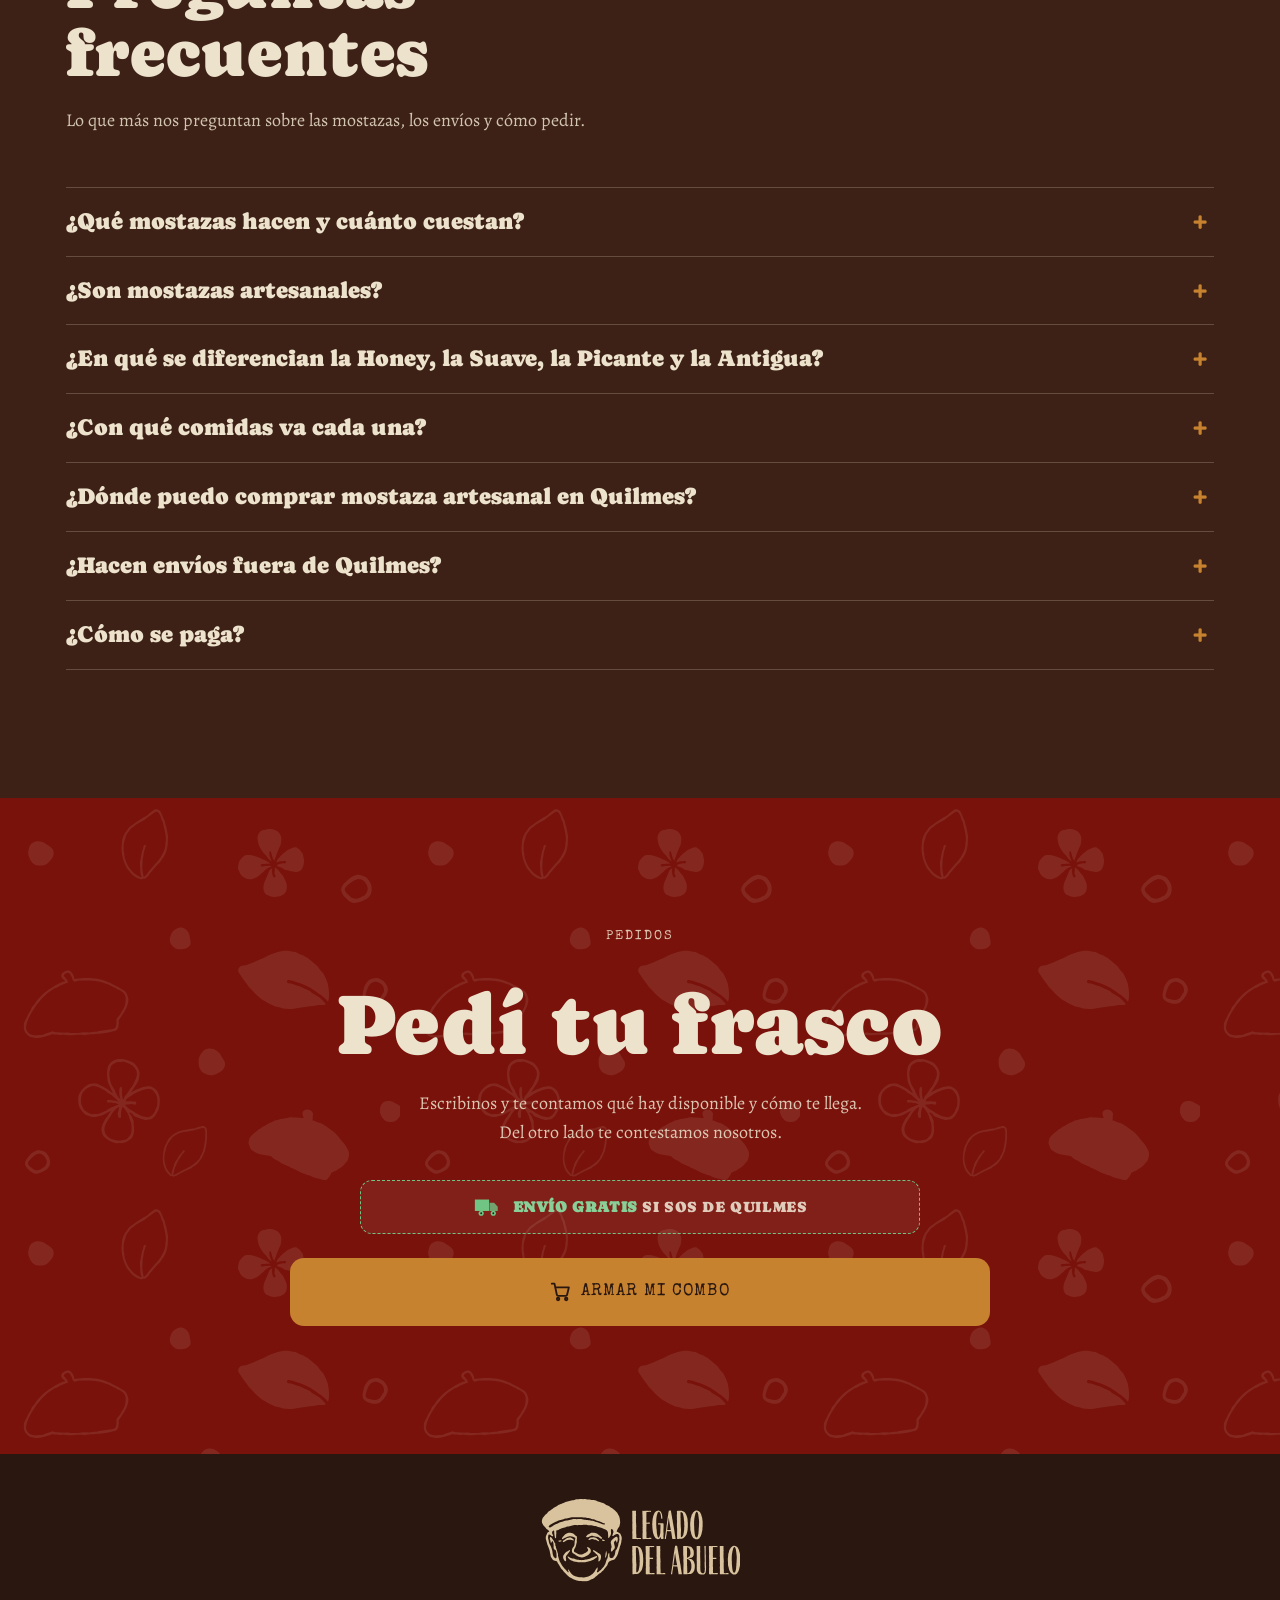
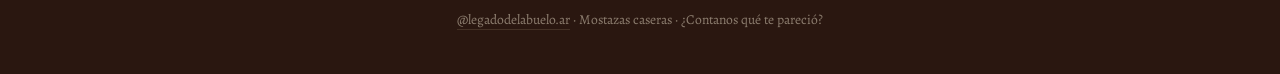
==== commit 8180e83c: "Antigua agotada: tarjeta gris, boton Avisame, FAQ y datos para Google Co-Authored-By: Claude Sonnet " ====
--- a/index.html
+++ b/index.html
@@ -10,6 +10,7 @@
 [hidden]{display:none!important}
 .sinstock{display:inline-block;background:#78120B;color:#EDE2CC;border-radius:999px;padding:1px 9px;font-size:.78em;letter-spacing:.05em;text-transform:uppercase;white-space:nowrap}
 .ficha.agotada{position:relative}
+.ficha.limitada .cinta-agotada{top:58px}
 .cinta-agotada{position:absolute;top:14px;right:14px;z-index:6;background:#78120B;color:#EDE2CC;font-family:var(--display);font-size:.85rem;letter-spacing:.08em;text-transform:uppercase;padding:7px 14px;border-radius:999px;box-shadow:0 4px 12px rgba(0,0,0,.35)}
 .ticket #ticketCta.agotado{opacity:.6!important;filter:grayscale(.55)!important;cursor:not-allowed!important;pointer-events:none}
 .btn.avisar{background:transparent;border:1.5px solid var(--fink,var(--papel));color:var(--fink,var(--papel));box-shadow:none}
@@ -50,7 +51,7 @@
 <meta property="og:image" content="https://legadodelabuelo.com.ar/assets/jars/honey.png">
 <meta name="twitter:card" content="summary_large_image">
 <link rel="preload" as="image" href="assets/jars/honey.png">
-<script type="application/ld+json">{"@context":"https://schema.org","@graph":[{"@type":"Store","@id":"https://legadodelabuelo.com.ar/#negocio","name":"Legado del Abuelo","description":"Mostazas artesanales: Honey, Suave, Picante y a la Antigua, en frascos de 150 g. Receta del abuelo Juan. Envío gratis en Quilmes.","url":"https://legadodelabuelo.com.ar/","logo":"https://legadodelabuelo.com.ar/assets/icons/logo-512.png","image":"https://legadodelabuelo.com.ar/assets/jars/honey.png","slogan":"Herencia gastronómica","areaServed":{"@type":"City","name":"Quilmes","containedInPlace":{"@type":"AdministrativeArea","name":"Buenos Aires, Argentina"}},"sameAs":["https://www.instagram.com/legadodelabuelo.ar","https://www.tiktok.com/@ellegadodelabuelo.ar"]},{"@type":"WebSite","@id":"https://legadodelabuelo.com.ar/#web","url":"https://legadodelabuelo.com.ar/","name":"Legado del Abuelo","inLanguage":"es-AR","publisher":{"@id":"https://legadodelabuelo.com.ar/#negocio"}},{"@type":"Product","name":"Mostaza Honey 150 g","description":"Mostaza con miel. Primero se siente la miel y después la mostaza; queda suave y con un final dulce.","image":"https://legadodelabuelo.com.ar/assets/jars/honey.png","brand":{"@type":"Brand","name":"Legado del Abuelo"},"category":"Mostazas artesanales","weight":{"@type":"QuantitativeValue","value":150,"unitCode":"GRM"},"offers":{"@type":"Offer","url":"https://legadodelabuelo.com.ar/#catalogo","priceCurrency":"ARS","price":"9500","availability":"https://schema.org/InStock","seller":{"@id":"https://legadodelabuelo.com.ar/#negocio"}}},{"@type":"Product","name":"Mostaza Suave 150 g","description":"Mostaza cremosa y pareja, con sabor real a mostaza para el día a día.","image":"https://legadodelabuelo.com.ar/assets/jars/suave.png","brand":{"@type":"Brand","name":"Legado del Abuelo"},"category":"Mostazas artesanales","weight":{"@type":"QuantitativeValue","value":150,"unitCode":"GRM"},"offers":{"@type":"Offer","url":"https://legadodelabuelo.com.ar/#catalogo","priceCurrency":"ARS","price":"8500","availability":"https://schema.org/InStock","seller":{"@id":"https://legadodelabuelo.com.ar/#negocio"}}},{"@type":"Product","name":"Mostaza Picante 150 g","description":"Mostaza picante con ají y pimentón, con un picor adaptado al paladar argentino y un sabor intenso.","image":"https://legadodelabuelo.com.ar/assets/jars/picante.png","brand":{"@type":"Brand","name":"Legado del Abuelo"},"category":"Mostazas artesanales","weight":{"@type":"QuantitativeValue","value":150,"unitCode":"GRM"},"offers":{"@type":"Offer","url":"https://legadodelabuelo.com.ar/#catalogo","priceCurrency":"ARS","price":"8500","availability":"https://schema.org/InStock","seller":{"@id":"https://legadodelabuelo.com.ar/#negocio"}}},{"@type":"Product","name":"Mostaza a la Antigua 150 g","description":"Mostaza de grano entero, con un blend de semillas marrones y claras que dosifica el picor y suma carácter. Edición limitada.","image":"https://legadodelabuelo.com.ar/assets/jars/antigua.png","brand":{"@type":"Brand","name":"Legado del Abuelo"},"category":"Mostazas artesanales","weight":{"@type":"QuantitativeValue","value":150,"unitCode":"GRM"},"offers":{"@type":"Offer","url":"https://legadodelabuelo.com.ar/#catalogo","priceCurrency":"ARS","price":"9500","availability":"https://schema.org/LimitedAvailability","seller":{"@id":"https://legadodelabuelo.com.ar/#negocio"}}},{"@type":"FAQPage","@id":"https://legadodelabuelo.com.ar/#preguntas","mainEntity":[{"@type":"Question","name":"¿Qué mostazas hacen y cuánto cuestan?","acceptedAnswer":{"@type":"Answer","text":"Hacemos cuatro mostazas artesanales en frascos de 150 g: Honey ($9.500), Suave ($8.500), Picante ($8.500) y a la Antigua ($9.500, edición limitada). También hay un Combo Degustación con un frasco de Suave, Honey y Picante a precio especial."}},{"@type":"Question","name":"¿Son mostazas artesanales?","acceptedAnswer":{"@type":"Answer","text":"Sí. Las hacemos en lotes chicos con la receta de mi abuelo Juan: semilla de mostaza entera, vinagre, especias y unos días de reposo."}},{"@type":"Question","name":"¿En qué se diferencian la Honey, la Suave, la Picante y la Antigua?","acceptedAnswer":{"@type":"Answer","text":"La Honey se siente primero a miel y termina dulce. La Suave es cremosa y pareja, para todos los días. La Picante tiene ají y pimentón, con un picor pensado para el paladar argentino. La Antigua es de grano entero, con un blend de semillas marrones y claras: es la más sofisticada de las cuatro."}},{"@type":"Question","name":"¿Con qué comidas va cada una?","acceptedAnswer":{"@type":"Answer","text":"La Honey va con pollo al horno, papas rústicas, cerdo y aderezos de ensalada. La Suave, con milanesas, hamburguesas, panchos y picadas. La Picante, con asado, provoleta, chorizo, quesos duros, milanesa y pancho. La Antigua, con tabla de fiambres, bondiola, cordero, pescado y papas al horno."}},{"@type":"Question","name":"¿Dónde puedo comprar mostaza artesanal en Quilmes?","acceptedAnswer":{"@type":"Answer","text":"Acá mismo: armás tu pedido en la web y te lo llevamos. En Quilmes el envío es gratis."}},{"@type":"Question","name":"¿Hacen envíos fuera de Quilmes?","acceptedAnswer":{"@type":"Answer","text":"Escribinos por WhatsApp contándonos dónde estás y te decimos cómo te llega."}},{"@type":"Question","name":"¿Cómo se paga?","acceptedAnswer":{"@type":"Answer","text":"Por transferencia o en efectivo al recibir el pedido. Armás tu pedido en la web, lo mandás por WhatsApp y te confirmamos."}}]}]}</script>
+<script type="application/ld+json">{"@context":"https://schema.org","@graph":[{"@type":"Store","@id":"https://legadodelabuelo.com.ar/#negocio","name":"Legado del Abuelo","description":"Mostazas artesanales: Honey, Suave, Picante y a la Antigua, en frascos de 150 g. Receta del abuelo Juan. Envío gratis en Quilmes.","url":"https://legadodelabuelo.com.ar/","logo":"https://legadodelabuelo.com.ar/assets/icons/logo-512.png","image":"https://legadodelabuelo.com.ar/assets/jars/honey.png","slogan":"Herencia gastronómica","areaServed":{"@type":"City","name":"Quilmes","containedInPlace":{"@type":"AdministrativeArea","name":"Buenos Aires, Argentina"}},"sameAs":["https://www.instagram.com/legadodelabuelo.ar","https://www.tiktok.com/@ellegadodelabuelo.ar"]},{"@type":"WebSite","@id":"https://legadodelabuelo.com.ar/#web","url":"https://legadodelabuelo.com.ar/","name":"Legado del Abuelo","inLanguage":"es-AR","publisher":{"@id":"https://legadodelabuelo.com.ar/#negocio"}},{"@type":"Product","name":"Mostaza Honey 150 g","description":"Mostaza con miel. Primero se siente la miel y después la mostaza; queda suave y con un final dulce.","image":"https://legadodelabuelo.com.ar/assets/jars/honey.png","brand":{"@type":"Brand","name":"Legado del Abuelo"},"category":"Mostazas artesanales","weight":{"@type":"QuantitativeValue","value":150,"unitCode":"GRM"},"offers":{"@type":"Offer","url":"https://legadodelabuelo.com.ar/#catalogo","priceCurrency":"ARS","price":"9500","availability":"https://schema.org/InStock","seller":{"@id":"https://legadodelabuelo.com.ar/#negocio"}}},{"@type":"Product","name":"Mostaza Suave 150 g","description":"Mostaza cremosa y pareja, con sabor real a mostaza para el día a día.","image":"https://legadodelabuelo.com.ar/assets/jars/suave.png","brand":{"@type":"Brand","name":"Legado del Abuelo"},"category":"Mostazas artesanales","weight":{"@type":"QuantitativeValue","value":150,"unitCode":"GRM"},"offers":{"@type":"Offer","url":"https://legadodelabuelo.com.ar/#catalogo","priceCurrency":"ARS","price":"8500","availability":"https://schema.org/InStock","seller":{"@id":"https://legadodelabuelo.com.ar/#negocio"}}},{"@type":"Product","name":"Mostaza Picante 150 g","description":"Mostaza picante con ají y pimentón, con un picor adaptado al paladar argentino y un sabor intenso.","image":"https://legadodelabuelo.com.ar/assets/jars/picante.png","brand":{"@type":"Brand","name":"Legado del Abuelo"},"category":"Mostazas artesanales","weight":{"@type":"QuantitativeValue","value":150,"unitCode":"GRM"},"offers":{"@type":"Offer","url":"https://legadodelabuelo.com.ar/#catalogo","priceCurrency":"ARS","price":"8500","availability":"https://schema.org/InStock","seller":{"@id":"https://legadodelabuelo.com.ar/#negocio"}}},{"@type":"Product","name":"Mostaza a la Antigua 150 g","description":"Mostaza de grano entero, con un blend de semillas marrones y claras que dosifica el picor y suma carácter. Edición limitada.","image":"https://legadodelabuelo.com.ar/assets/jars/antigua.png","brand":{"@type":"Brand","name":"Legado del Abuelo"},"category":"Mostazas artesanales","weight":{"@type":"QuantitativeValue","value":150,"unitCode":"GRM"},"offers":{"@type":"Offer","url":"https://legadodelabuelo.com.ar/#catalogo","priceCurrency":"ARS","price":"9500","availability":"https://schema.org/OutOfStock","seller":{"@id":"https://legadodelabuelo.com.ar/#negocio"}}},{"@type":"FAQPage","@id":"https://legadodelabuelo.com.ar/#preguntas","mainEntity":[{"@type":"Question","name":"¿Qué mostazas hacen y cuánto cuestan?","acceptedAnswer":{"@type":"Answer","text":"Hacemos cuatro mostazas artesanales en frascos de 150 g: Honey ($9.500), Suave ($8.500), Picante ($8.500) y a la Antigua ($9.500, edición limitada, agotada por ahora). También hay un Combo Degustación con un frasco de Suave, Honey y Picante a precio especial."}},{"@type":"Question","name":"¿Son mostazas artesanales?","acceptedAnswer":{"@type":"Answer","text":"Sí. Las hacemos en lotes chicos con la receta de mi abuelo Juan: semilla de mostaza entera, vinagre, especias y unos días de reposo."}},{"@type":"Question","name":"¿En qué se diferencian la Honey, la Suave, la Picante y la Antigua?","acceptedAnswer":{"@type":"Answer","text":"La Honey se siente primero a miel y termina dulce. La Suave es cremosa y pareja, para todos los días. La Picante tiene ají y pimentón, con un picor pensado para el paladar argentino. La Antigua es de grano entero, con un blend de semillas marrones y claras: es la más sofisticada de las cuatro."}},{"@type":"Question","name":"¿Con qué comidas va cada una?","acceptedAnswer":{"@type":"Answer","text":"La Honey va con pollo al horno, papas rústicas, cerdo y aderezos de ensalada. La Suave, con milanesas, hamburguesas, panchos y picadas. La Picante, con asado, provoleta, chorizo, quesos duros, milanesa y pancho. La Antigua, con tabla de fiambres, bondiola, cordero, pescado y papas al horno."}},{"@type":"Question","name":"¿Dónde puedo comprar mostaza artesanal en Quilmes?","acceptedAnswer":{"@type":"Answer","text":"Acá mismo: armás tu pedido en la web y te lo llevamos. En Quilmes el envío es gratis."}},{"@type":"Question","name":"¿Hacen envíos fuera de Quilmes?","acceptedAnswer":{"@type":"Answer","text":"Escribinos por WhatsApp contándonos dónde estás y te decimos cómo te llega."}},{"@type":"Question","name":"¿Cómo se paga?","acceptedAnswer":{"@type":"Answer","text":"Por transferencia o en efectivo al recibir el pedido. Armás tu pedido en la web, lo mandás por WhatsApp y te confirmamos."}}]}]}</script>
 <link rel="icon" href="/favicon.ico" sizes="any">
 <link rel="icon" type="image/png" sizes="32x32" href="/assets/icons/favicon-32.png">
 <link rel="icon" type="image/png" sizes="48x48" href="/assets/icons/favicon-48.png">
@@ -1736,7 +1737,7 @@
     <p class="eyebrow">Antes de pedir</p>
     <h2>Preguntas frecuentes</h2>
     <p class="lead">Lo que más nos preguntan sobre las mostazas, los envíos y cómo pedir.</p>
-    <details><summary>¿Qué mostazas hacen y cuánto cuestan?</summary><p>Hacemos cuatro mostazas artesanales en frascos de 150 g: Honey ($9.500), Suave ($8.500), Picante ($8.500) y a la Antigua ($9.500, edición limitada). También hay un Combo Degustación con un frasco de Suave, Honey y Picante a precio especial.</p></details>
+    <details><summary>¿Qué mostazas hacen y cuánto cuestan?</summary><p>Hacemos cuatro mostazas artesanales en frascos de 150 g: Honey ($9.500), Suave ($8.500), Picante ($8.500) y a la Antigua ($9.500, edición limitada, agotada por ahora). También hay un Combo Degustación con un frasco de Suave, Honey y Picante a precio especial.</p></details>
     <details><summary>¿Son mostazas artesanales?</summary><p>Sí. Las hacemos en lotes chicos con la receta de mi abuelo Juan: semilla de mostaza entera, vinagre, especias y unos días de reposo.</p></details>
     <details><summary>¿En qué se diferencian la Honey, la Suave, la Picante y la Antigua?</summary><p>La Honey se siente primero a miel y termina dulce. La Suave es cremosa y pareja, para todos los días. La Picante tiene ají y pimentón, con un picor pensado para el paladar argentino. La Antigua es de grano entero, con un blend de semillas marrones y claras: es la más sofisticada de las cuatro.</p></details>
     <details><summary>¿Con qué comidas va cada una?</summary><p>La Honey va con pollo al horno, papas rústicas, cerdo y aderezos de ensalada. La Suave, con milanesas, hamburguesas, panchos y picadas. La Picante, con asado, provoleta, chorizo, quesos duros, milanesa y pancho. La Antigua, con tabla de fiambres, bondiola, cordero, pescado y papas al horno.</p></details>
@@ -1952,7 +1953,7 @@
       desc:"Picor adaptado al paladar argentino, con un sabor intenso y sabroso.",
       heat:4, pairs:["Asado","Provoleta","Chorizo","Quesos duros","Milanesa","Pancho"] }
 ,
-    { id:"antigua", ing:"granos-viejos", ingImg:"antigua", tintaIng:"#8A5A22", ingNombre:"A la Antigua", name:"Antigua", sub:"Mostaza a la antigua", price:"9500", solo:true, limitada:true,
+    { id:"antigua", ing:"granos-viejos", ingImg:"antigua", tintaIng:"#8A5A22", ingNombre:"A la Antigua", name:"Antigua", sub:"Mostaza a la antigua", price:"9500", agotado:true, solo:true, limitada:true,
       accent:"#A9763C", pat:"#C99B5E", bg1:"#4C3520", bg2:"#241809", ink:"#C99B5E", panel:"#35240F",
       desc:"De grano entero, con un blend de semillas marrones y claras que dosifica el picor y suma carácter. La más sofisticada de las cuatro.",
       heat:0, pairs:["Tabla de fiambres","Bondiola","Cordero","Pescado","Papas al horno"] }
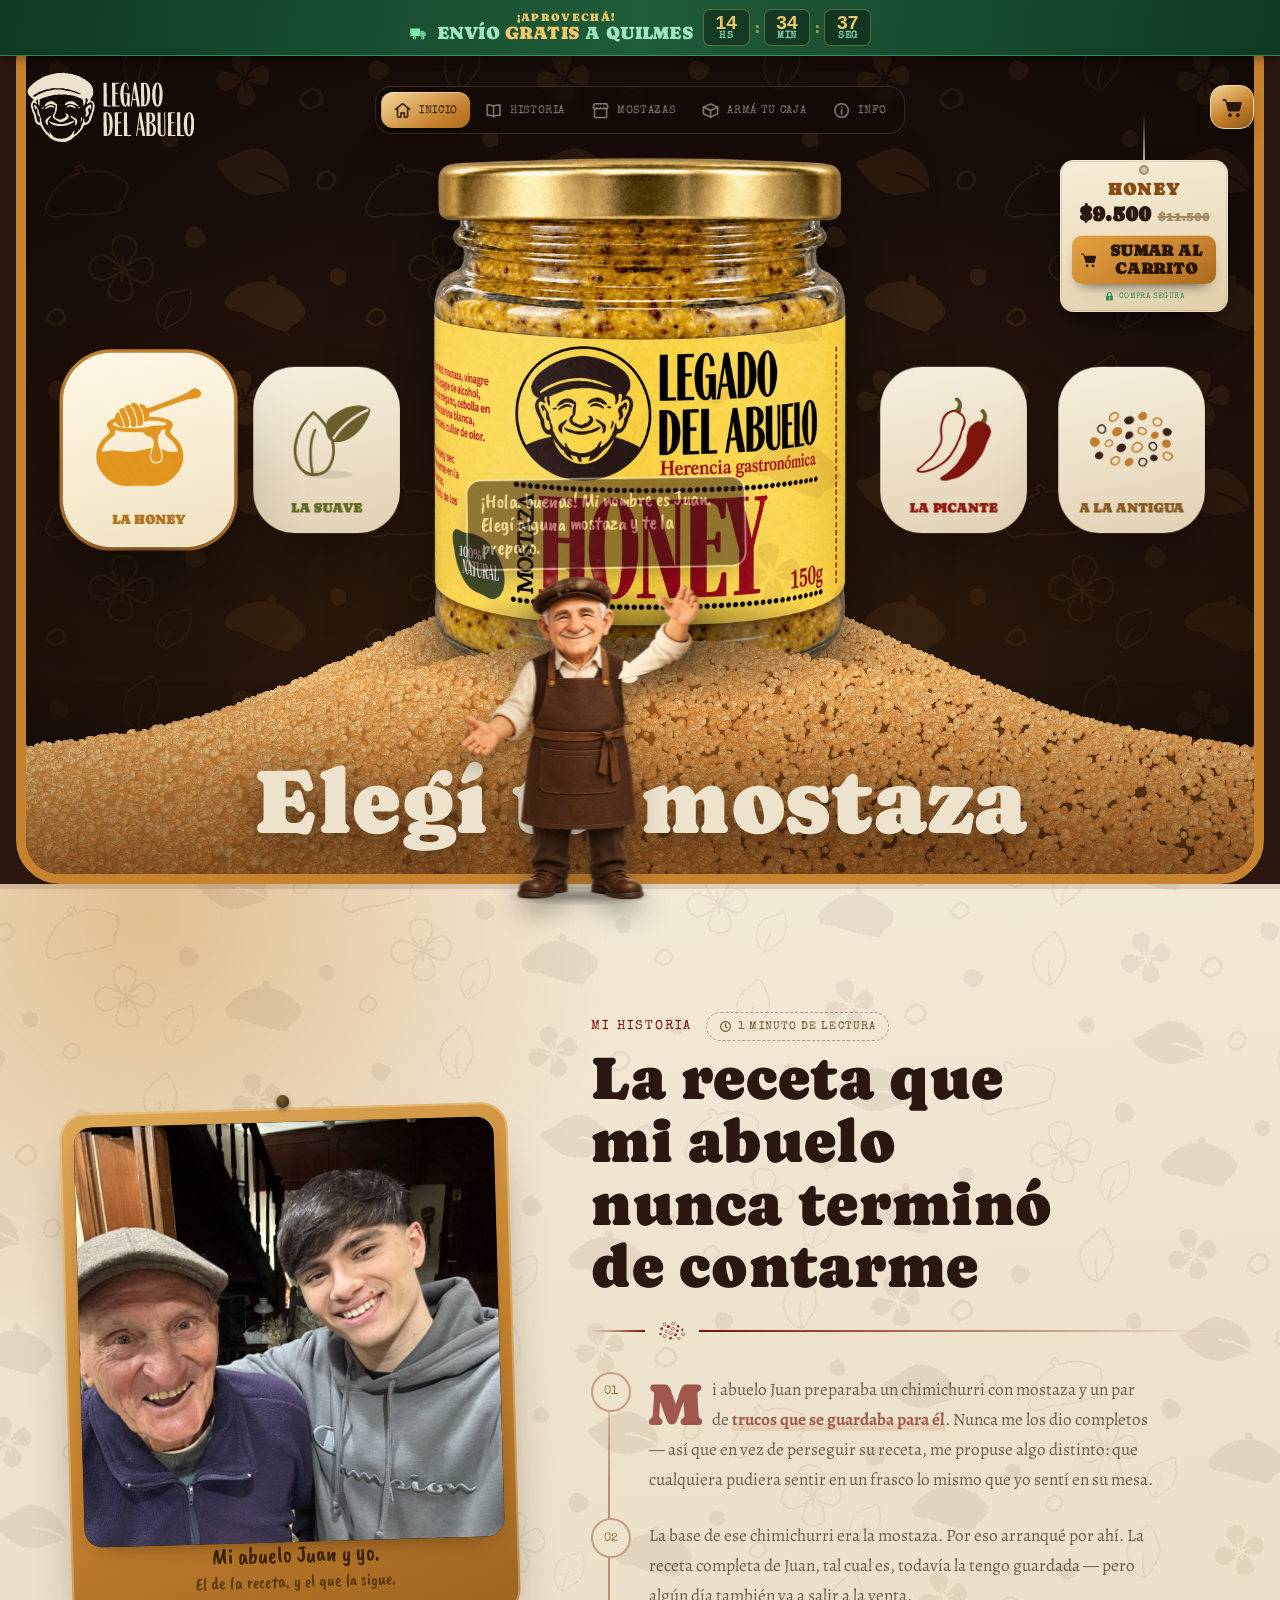
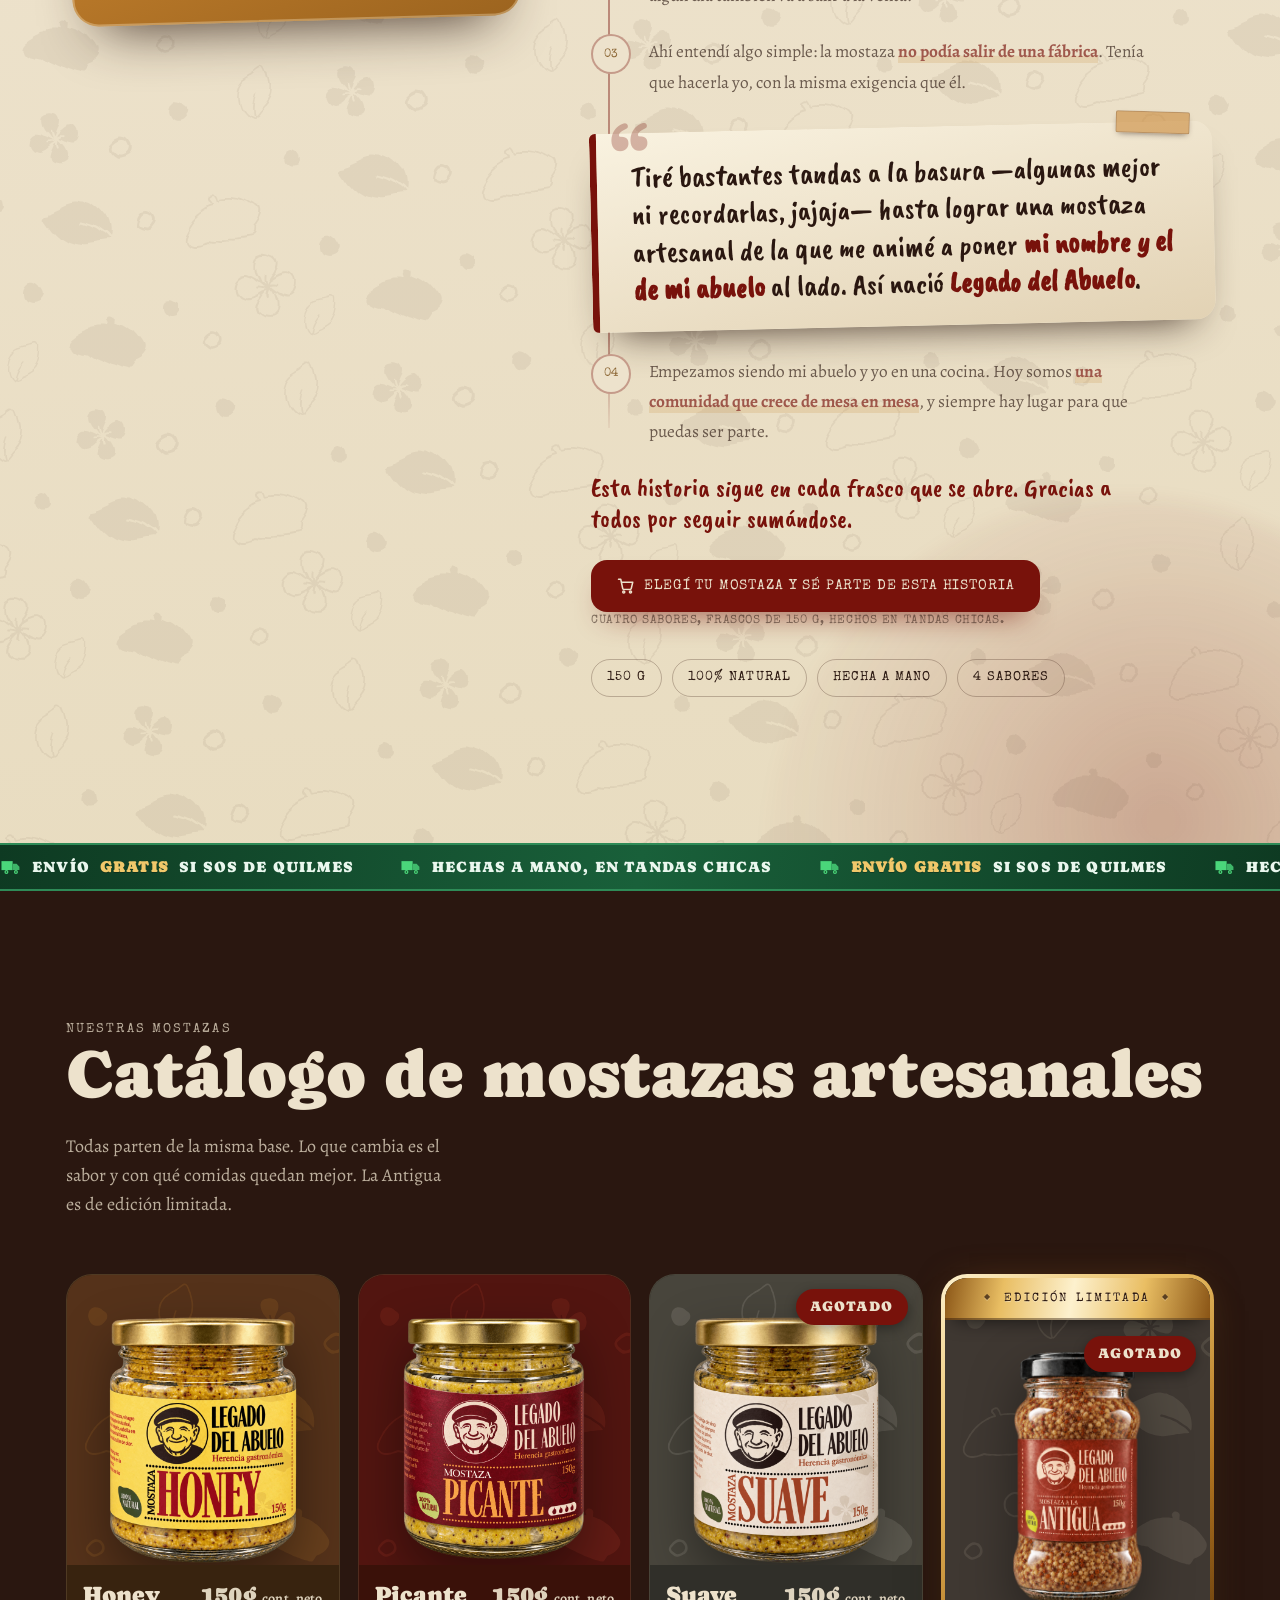
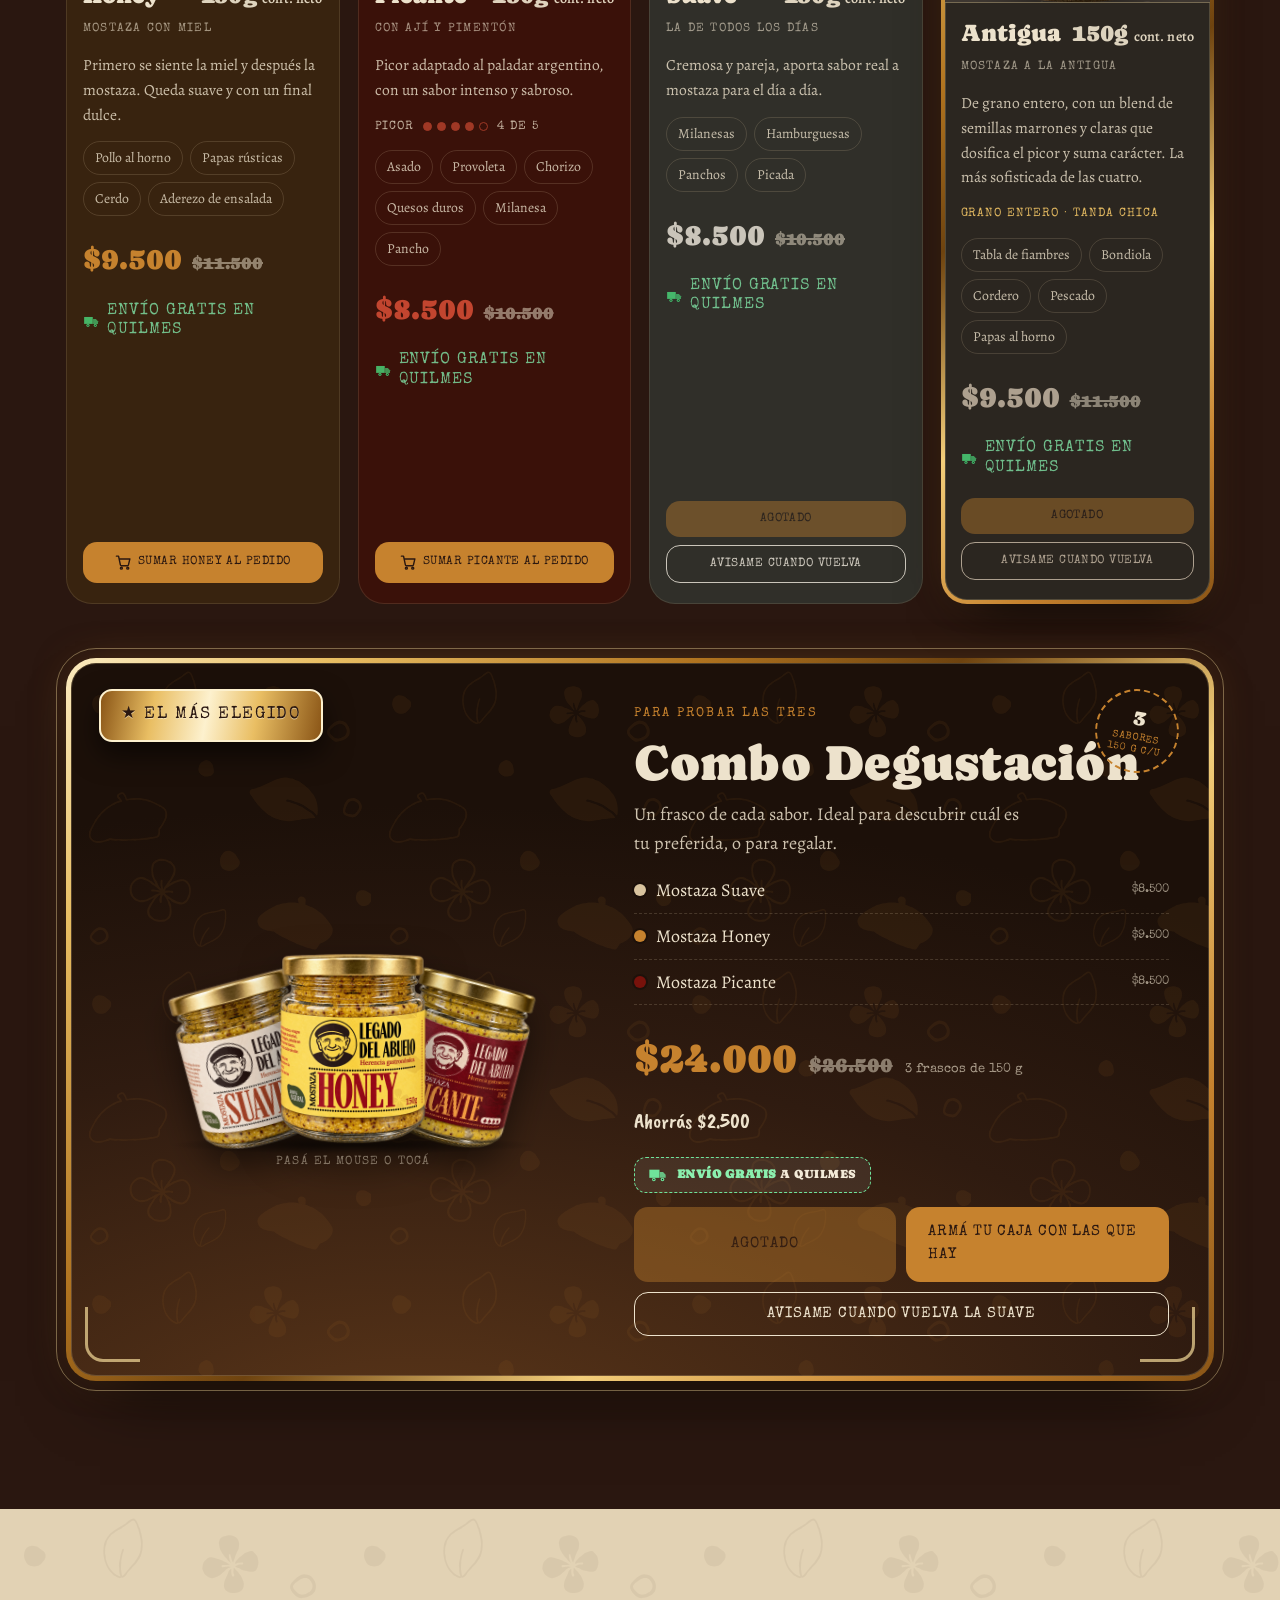
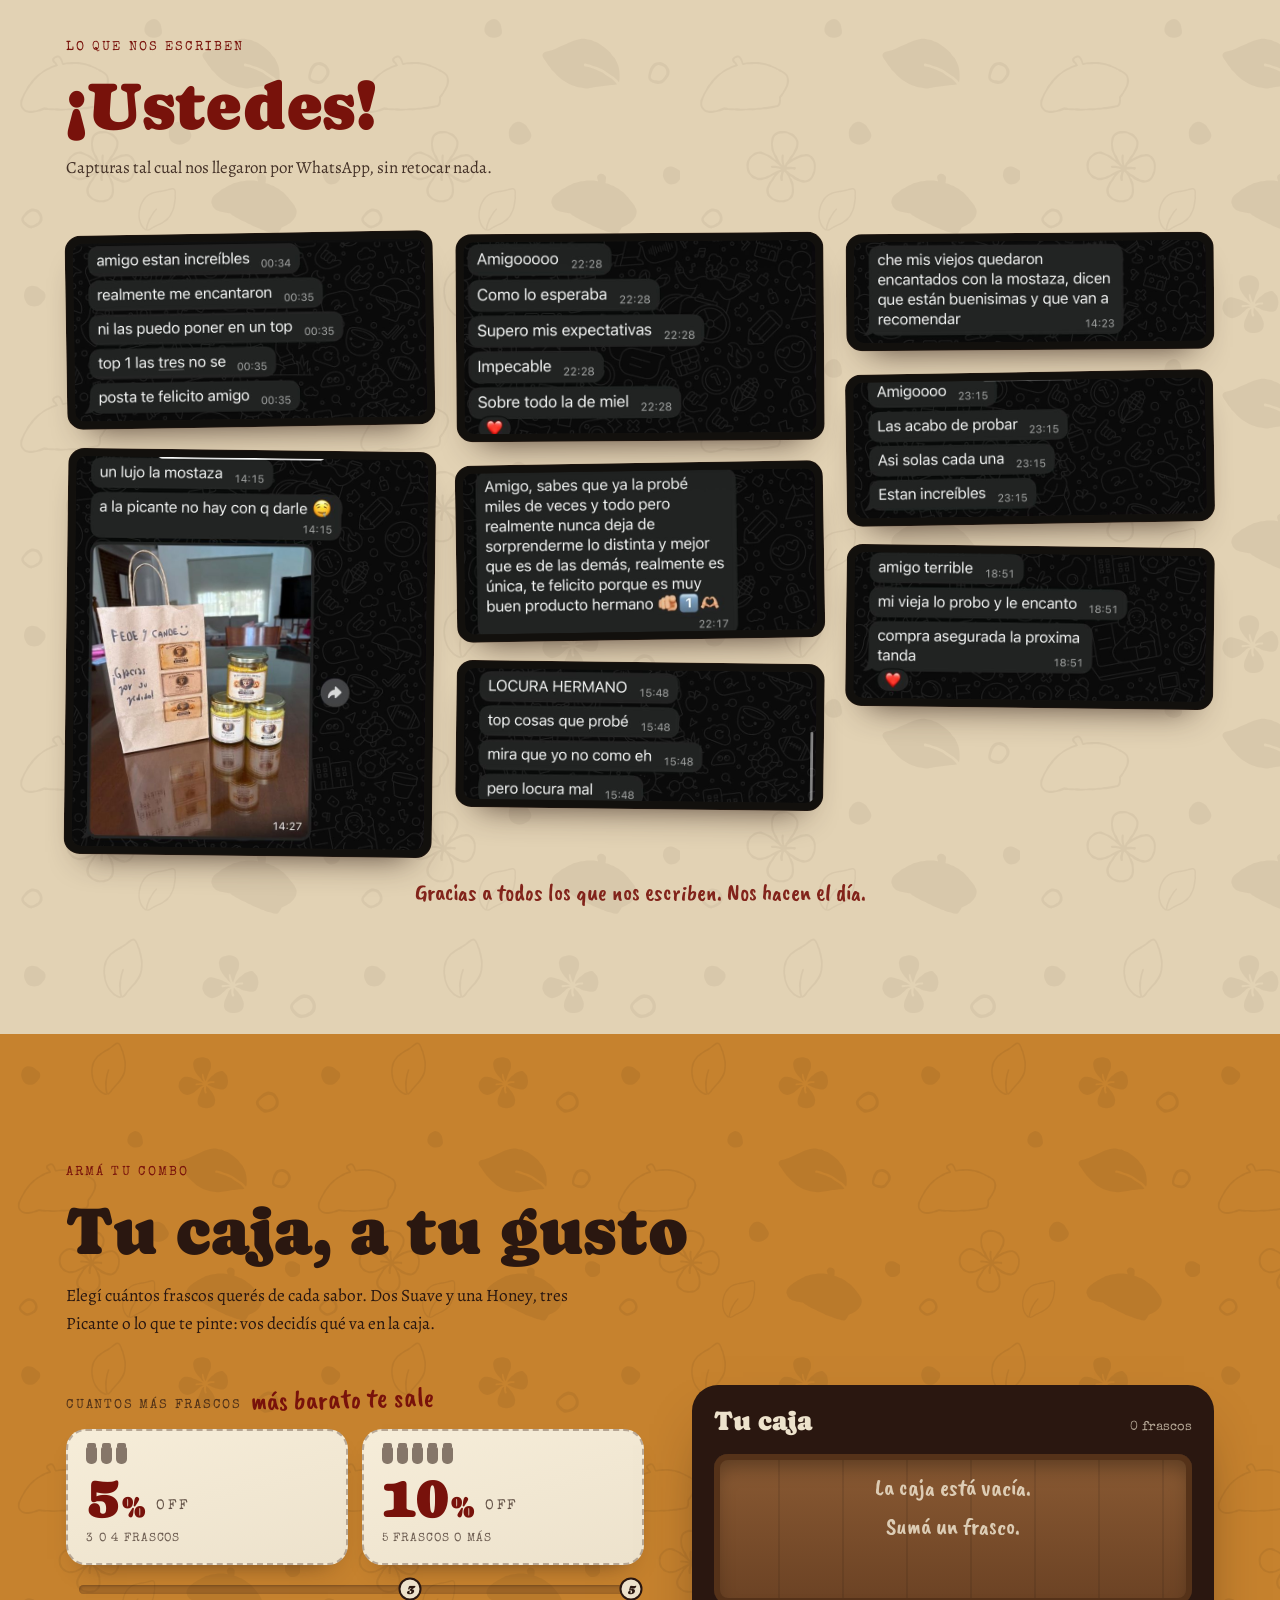
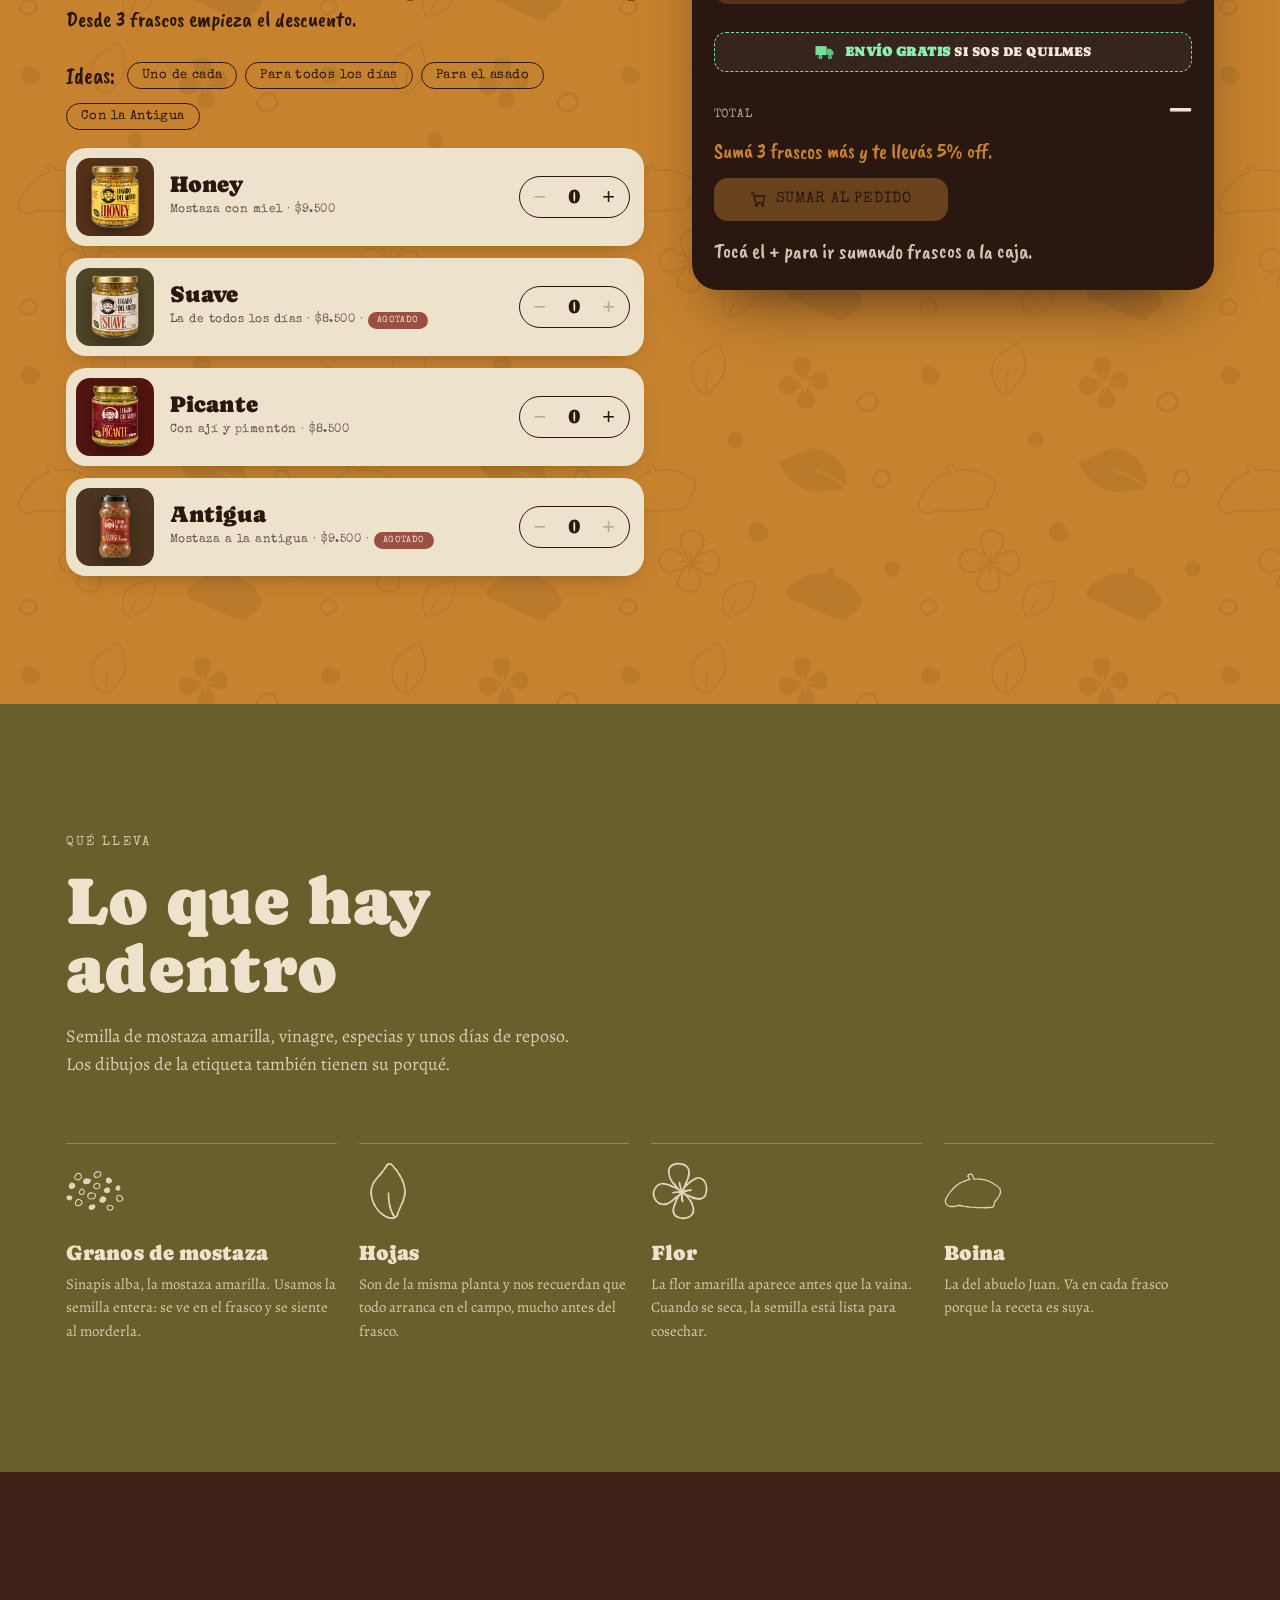
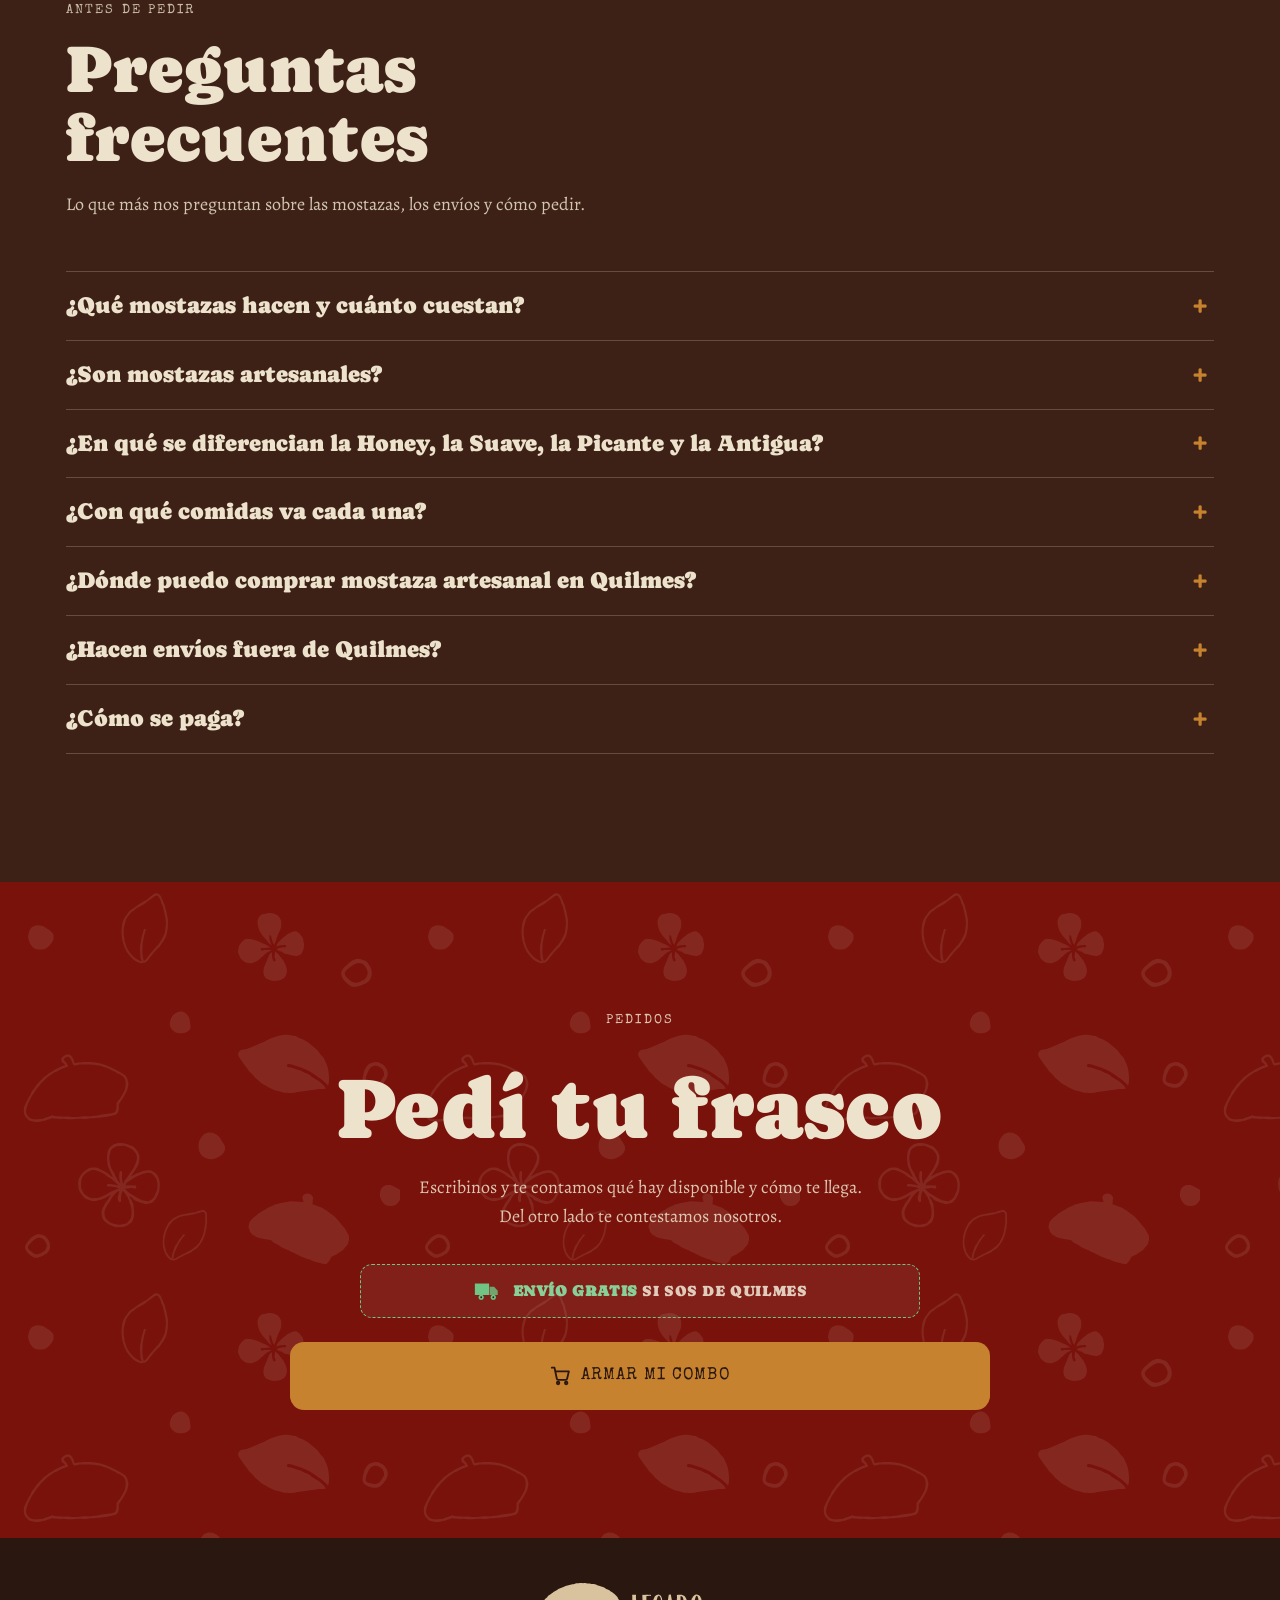
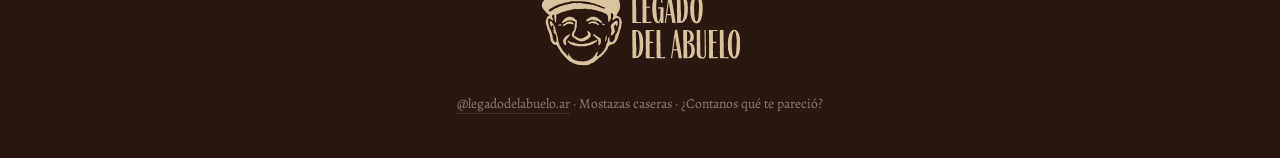
==== commit 64bf7954: "Suave agotada: tarjeta gris, boton Avisame, combo degustacion agotado, FAQ y datos para Google Co-Au" ====
--- a/index.html
+++ b/index.html
@@ -51,7 +51,7 @@
 <meta property="og:image" content="https://legadodelabuelo.com.ar/assets/jars/honey.png">
 <meta name="twitter:card" content="summary_large_image">
 <link rel="preload" as="image" href="assets/jars/honey.png">
-<script type="application/ld+json">{"@context":"https://schema.org","@graph":[{"@type":"Store","@id":"https://legadodelabuelo.com.ar/#negocio","name":"Legado del Abuelo","description":"Mostazas artesanales: Honey, Suave, Picante y a la Antigua, en frascos de 150 g. Receta del abuelo Juan. Envío gratis en Quilmes.","url":"https://legadodelabuelo.com.ar/","logo":"https://legadodelabuelo.com.ar/assets/icons/logo-512.png","image":"https://legadodelabuelo.com.ar/assets/jars/honey.png","slogan":"Herencia gastronómica","areaServed":{"@type":"City","name":"Quilmes","containedInPlace":{"@type":"AdministrativeArea","name":"Buenos Aires, Argentina"}},"sameAs":["https://www.instagram.com/legadodelabuelo.ar","https://www.tiktok.com/@ellegadodelabuelo.ar"]},{"@type":"WebSite","@id":"https://legadodelabuelo.com.ar/#web","url":"https://legadodelabuelo.com.ar/","name":"Legado del Abuelo","inLanguage":"es-AR","publisher":{"@id":"https://legadodelabuelo.com.ar/#negocio"}},{"@type":"Product","name":"Mostaza Honey 150 g","description":"Mostaza con miel. Primero se siente la miel y después la mostaza; queda suave y con un final dulce.","image":"https://legadodelabuelo.com.ar/assets/jars/honey.png","brand":{"@type":"Brand","name":"Legado del Abuelo"},"category":"Mostazas artesanales","weight":{"@type":"QuantitativeValue","value":150,"unitCode":"GRM"},"offers":{"@type":"Offer","url":"https://legadodelabuelo.com.ar/#catalogo","priceCurrency":"ARS","price":"9500","availability":"https://schema.org/InStock","seller":{"@id":"https://legadodelabuelo.com.ar/#negocio"}}},{"@type":"Product","name":"Mostaza Suave 150 g","description":"Mostaza cremosa y pareja, con sabor real a mostaza para el día a día.","image":"https://legadodelabuelo.com.ar/assets/jars/suave.png","brand":{"@type":"Brand","name":"Legado del Abuelo"},"category":"Mostazas artesanales","weight":{"@type":"QuantitativeValue","value":150,"unitCode":"GRM"},"offers":{"@type":"Offer","url":"https://legadodelabuelo.com.ar/#catalogo","priceCurrency":"ARS","price":"8500","availability":"https://schema.org/InStock","seller":{"@id":"https://legadodelabuelo.com.ar/#negocio"}}},{"@type":"Product","name":"Mostaza Picante 150 g","description":"Mostaza picante con ají y pimentón, con un picor adaptado al paladar argentino y un sabor intenso.","image":"https://legadodelabuelo.com.ar/assets/jars/picante.png","brand":{"@type":"Brand","name":"Legado del Abuelo"},"category":"Mostazas artesanales","weight":{"@type":"QuantitativeValue","value":150,"unitCode":"GRM"},"offers":{"@type":"Offer","url":"https://legadodelabuelo.com.ar/#catalogo","priceCurrency":"ARS","price":"8500","availability":"https://schema.org/InStock","seller":{"@id":"https://legadodelabuelo.com.ar/#negocio"}}},{"@type":"Product","name":"Mostaza a la Antigua 150 g","description":"Mostaza de grano entero, con un blend de semillas marrones y claras que dosifica el picor y suma carácter. Edición limitada.","image":"https://legadodelabuelo.com.ar/assets/jars/antigua.png","brand":{"@type":"Brand","name":"Legado del Abuelo"},"category":"Mostazas artesanales","weight":{"@type":"QuantitativeValue","value":150,"unitCode":"GRM"},"offers":{"@type":"Offer","url":"https://legadodelabuelo.com.ar/#catalogo","priceCurrency":"ARS","price":"9500","availability":"https://schema.org/OutOfStock","seller":{"@id":"https://legadodelabuelo.com.ar/#negocio"}}},{"@type":"FAQPage","@id":"https://legadodelabuelo.com.ar/#preguntas","mainEntity":[{"@type":"Question","name":"¿Qué mostazas hacen y cuánto cuestan?","acceptedAnswer":{"@type":"Answer","text":"Hacemos cuatro mostazas artesanales en frascos de 150 g: Honey ($9.500), Suave ($8.500), Picante ($8.500) y a la Antigua ($9.500, edición limitada, agotada por ahora). También hay un Combo Degustación con un frasco de Suave, Honey y Picante a precio especial."}},{"@type":"Question","name":"¿Son mostazas artesanales?","acceptedAnswer":{"@type":"Answer","text":"Sí. Las hacemos en lotes chicos con la receta de mi abuelo Juan: semilla de mostaza entera, vinagre, especias y unos días de reposo."}},{"@type":"Question","name":"¿En qué se diferencian la Honey, la Suave, la Picante y la Antigua?","acceptedAnswer":{"@type":"Answer","text":"La Honey se siente primero a miel y termina dulce. La Suave es cremosa y pareja, para todos los días. La Picante tiene ají y pimentón, con un picor pensado para el paladar argentino. La Antigua es de grano entero, con un blend de semillas marrones y claras: es la más sofisticada de las cuatro."}},{"@type":"Question","name":"¿Con qué comidas va cada una?","acceptedAnswer":{"@type":"Answer","text":"La Honey va con pollo al horno, papas rústicas, cerdo y aderezos de ensalada. La Suave, con milanesas, hamburguesas, panchos y picadas. La Picante, con asado, provoleta, chorizo, quesos duros, milanesa y pancho. La Antigua, con tabla de fiambres, bondiola, cordero, pescado y papas al horno."}},{"@type":"Question","name":"¿Dónde puedo comprar mostaza artesanal en Quilmes?","acceptedAnswer":{"@type":"Answer","text":"Acá mismo: armás tu pedido en la web y te lo llevamos. En Quilmes el envío es gratis."}},{"@type":"Question","name":"¿Hacen envíos fuera de Quilmes?","acceptedAnswer":{"@type":"Answer","text":"Escribinos por WhatsApp contándonos dónde estás y te decimos cómo te llega."}},{"@type":"Question","name":"¿Cómo se paga?","acceptedAnswer":{"@type":"Answer","text":"Por transferencia o en efectivo al recibir el pedido. Armás tu pedido en la web, lo mandás por WhatsApp y te confirmamos."}}]}]}</script>
+<script type="application/ld+json">{"@context":"https://schema.org","@graph":[{"@type":"Store","@id":"https://legadodelabuelo.com.ar/#negocio","name":"Legado del Abuelo","description":"Mostazas artesanales: Honey, Suave, Picante y a la Antigua, en frascos de 150 g. Receta del abuelo Juan. Envío gratis en Quilmes.","url":"https://legadodelabuelo.com.ar/","logo":"https://legadodelabuelo.com.ar/assets/icons/logo-512.png","image":"https://legadodelabuelo.com.ar/assets/jars/honey.png","slogan":"Herencia gastronómica","areaServed":{"@type":"City","name":"Quilmes","containedInPlace":{"@type":"AdministrativeArea","name":"Buenos Aires, Argentina"}},"sameAs":["https://www.instagram.com/legadodelabuelo.ar","https://www.tiktok.com/@ellegadodelabuelo.ar"]},{"@type":"WebSite","@id":"https://legadodelabuelo.com.ar/#web","url":"https://legadodelabuelo.com.ar/","name":"Legado del Abuelo","inLanguage":"es-AR","publisher":{"@id":"https://legadodelabuelo.com.ar/#negocio"}},{"@type":"Product","name":"Mostaza Honey 150 g","description":"Mostaza con miel. Primero se siente la miel y después la mostaza; queda suave y con un final dulce.","image":"https://legadodelabuelo.com.ar/assets/jars/honey.png","brand":{"@type":"Brand","name":"Legado del Abuelo"},"category":"Mostazas artesanales","weight":{"@type":"QuantitativeValue","value":150,"unitCode":"GRM"},"offers":{"@type":"Offer","url":"https://legadodelabuelo.com.ar/#catalogo","priceCurrency":"ARS","price":"9500","availability":"https://schema.org/InStock","seller":{"@id":"https://legadodelabuelo.com.ar/#negocio"}}},{"@type":"Product","name":"Mostaza Suave 150 g","description":"Mostaza cremosa y pareja, con sabor real a mostaza para el día a día.","image":"https://legadodelabuelo.com.ar/assets/jars/suave.png","brand":{"@type":"Brand","name":"Legado del Abuelo"},"category":"Mostazas artesanales","weight":{"@type":"QuantitativeValue","value":150,"unitCode":"GRM"},"offers":{"@type":"Offer","url":"https://legadodelabuelo.com.ar/#catalogo","priceCurrency":"ARS","price":"8500","availability":"https://schema.org/OutOfStock","seller":{"@id":"https://legadodelabuelo.com.ar/#negocio"}}},{"@type":"Product","name":"Mostaza Picante 150 g","description":"Mostaza picante con ají y pimentón, con un picor adaptado al paladar argentino y un sabor intenso.","image":"https://legadodelabuelo.com.ar/assets/jars/picante.png","brand":{"@type":"Brand","name":"Legado del Abuelo"},"category":"Mostazas artesanales","weight":{"@type":"QuantitativeValue","value":150,"unitCode":"GRM"},"offers":{"@type":"Offer","url":"https://legadodelabuelo.com.ar/#catalogo","priceCurrency":"ARS","price":"8500","availability":"https://schema.org/InStock","seller":{"@id":"https://legadodelabuelo.com.ar/#negocio"}}},{"@type":"Product","name":"Mostaza a la Antigua 150 g","description":"Mostaza de grano entero, con un blend de semillas marrones y claras que dosifica el picor y suma carácter. Edición limitada.","image":"https://legadodelabuelo.com.ar/assets/jars/antigua.png","brand":{"@type":"Brand","name":"Legado del Abuelo"},"category":"Mostazas artesanales","weight":{"@type":"QuantitativeValue","value":150,"unitCode":"GRM"},"offers":{"@type":"Offer","url":"https://legadodelabuelo.com.ar/#catalogo","priceCurrency":"ARS","price":"9500","availability":"https://schema.org/OutOfStock","seller":{"@id":"https://legadodelabuelo.com.ar/#negocio"}}},{"@type":"FAQPage","@id":"https://legadodelabuelo.com.ar/#preguntas","mainEntity":[{"@type":"Question","name":"¿Qué mostazas hacen y cuánto cuestan?","acceptedAnswer":{"@type":"Answer","text":"Hacemos cuatro mostazas artesanales en frascos de 150 g: Honey ($9.500), Suave ($8.500, agotada por ahora), Picante ($8.500) y a la Antigua ($9.500, edición limitada, agotada por ahora). También hay un Combo Degustación con un frasco de Suave, Honey y Picante a precio especial."}},{"@type":"Question","name":"¿Son mostazas artesanales?","acceptedAnswer":{"@type":"Answer","text":"Sí. Las hacemos en lotes chicos con la receta de mi abuelo Juan: semilla de mostaza entera, vinagre, especias y unos días de reposo."}},{"@type":"Question","name":"¿En qué se diferencian la Honey, la Suave, la Picante y la Antigua?","acceptedAnswer":{"@type":"Answer","text":"La Honey se siente primero a miel y termina dulce. La Suave es cremosa y pareja, para todos los días. La Picante tiene ají y pimentón, con un picor pensado para el paladar argentino. La Antigua es de grano entero, con un blend de semillas marrones y claras: es la más sofisticada de las cuatro."}},{"@type":"Question","name":"¿Con qué comidas va cada una?","acceptedAnswer":{"@type":"Answer","text":"La Honey va con pollo al horno, papas rústicas, cerdo y aderezos de ensalada. La Suave, con milanesas, hamburguesas, panchos y picadas. La Picante, con asado, provoleta, chorizo, quesos duros, milanesa y pancho. La Antigua, con tabla de fiambres, bondiola, cordero, pescado y papas al horno."}},{"@type":"Question","name":"¿Dónde puedo comprar mostaza artesanal en Quilmes?","acceptedAnswer":{"@type":"Answer","text":"Acá mismo: armás tu pedido en la web y te lo llevamos. En Quilmes el envío es gratis."}},{"@type":"Question","name":"¿Hacen envíos fuera de Quilmes?","acceptedAnswer":{"@type":"Answer","text":"Escribinos por WhatsApp contándonos dónde estás y te decimos cómo te llega."}},{"@type":"Question","name":"¿Cómo se paga?","acceptedAnswer":{"@type":"Answer","text":"Por transferencia o en efectivo al recibir el pedido. Armás tu pedido en la web, lo mandás por WhatsApp y te confirmamos."}}]}]}</script>
 <link rel="icon" href="/favicon.ico" sizes="any">
 <link rel="icon" type="image/png" sizes="32x32" href="/assets/icons/favicon-32.png">
 <link rel="icon" type="image/png" sizes="48x48" href="/assets/icons/favicon-48.png">
@@ -1737,7 +1737,7 @@
     <p class="eyebrow">Antes de pedir</p>
     <h2>Preguntas frecuentes</h2>
     <p class="lead">Lo que más nos preguntan sobre las mostazas, los envíos y cómo pedir.</p>
-    <details><summary>¿Qué mostazas hacen y cuánto cuestan?</summary><p>Hacemos cuatro mostazas artesanales en frascos de 150 g: Honey ($9.500), Suave ($8.500), Picante ($8.500) y a la Antigua ($9.500, edición limitada, agotada por ahora). También hay un Combo Degustación con un frasco de Suave, Honey y Picante a precio especial.</p></details>
+    <details><summary>¿Qué mostazas hacen y cuánto cuestan?</summary><p>Hacemos cuatro mostazas artesanales en frascos de 150 g: Honey ($9.500), Suave ($8.500, agotada por ahora), Picante ($8.500) y a la Antigua ($9.500, edición limitada, agotada por ahora). También hay un Combo Degustación con un frasco de Suave, Honey y Picante a precio especial.</p></details>
     <details><summary>¿Son mostazas artesanales?</summary><p>Sí. Las hacemos en lotes chicos con la receta de mi abuelo Juan: semilla de mostaza entera, vinagre, especias y unos días de reposo.</p></details>
     <details><summary>¿En qué se diferencian la Honey, la Suave, la Picante y la Antigua?</summary><p>La Honey se siente primero a miel y termina dulce. La Suave es cremosa y pareja, para todos los días. La Picante tiene ají y pimentón, con un picor pensado para el paladar argentino. La Antigua es de grano entero, con un blend de semillas marrones y claras: es la más sofisticada de las cuatro.</p></details>
     <details><summary>¿Con qué comidas va cada una?</summary><p>La Honey va con pollo al horno, papas rústicas, cerdo y aderezos de ensalada. La Suave, con milanesas, hamburguesas, panchos y picadas. La Picante, con asado, provoleta, chorizo, quesos duros, milanesa y pancho. La Antigua, con tabla de fiambres, bondiola, cordero, pescado y papas al horno.</p></details>
@@ -1944,7 +1944,7 @@
       accent:"#C6822E", pat:"#E0A64E", bg1:"#55321A", bg2:"#2A190C", ink:"#C6822E", panel:"#38230F",
       desc:"Primero se siente la miel y después la mostaza. Queda suave y con un final dulce.",
       heat:1, pairs:["Pollo al horno","Papas rústicas","Cerdo","Aderezo de ensalada"] },
-    { id:"suave", ing:"granos-amarillos", tintaIng:"#5F6B22", ingNombre:"La Suave", name:"Suave", sub:"La de todos los días", price:"8500",
+    { id:"suave", ing:"granos-amarillos", tintaIng:"#5F6B22", ingNombre:"La Suave", name:"Suave", sub:"La de todos los días", price:"8500", agotado:true,
       accent:"#D8C39E", pat:"#E8DAB8", bg1:"#4F4527", bg2:"#241D10", ink:"#D8C39E", panel:"#33301B",
       desc:"Cremosa y pareja, aporta sabor real a mostaza para el día a día.",
       heat:2, pairs:["Milanesas","Hamburguesas","Panchos","Picada"] },
@@ -3288,7 +3288,7 @@
     if (_sinDeg){
       var _bd = $("#destAdd"); _bd.disabled = true; _bd.innerHTML = "Agotado";
       var _dwx = $("#destWa"); if (_dwx) _dwx.hidden = true;
-      var _caja = document.createElement("a"); _caja.className = "btn"; _caja.href = "#combo"; _caja.textContent = "Armá tu caja con las otras tres";
+      var _caja = document.createElement("a"); _caja.className = "btn"; _caja.href = "#combo"; _caja.textContent = "Armá tu caja con las que hay";
       _bd.parentNode.appendChild(_caja);
       var _hon = TRES.filter(function(f){ return f.agotado; })[0];
       if (_hon){ var _av = document.createElement("button"); _av.type = "button"; _av.className = "btn avisar"; _av.dataset.avisar = _hon.id; _av.textContent = "Avisame cuando vuelva la " + _hon.name; _bd.parentNode.appendChild(_av); }
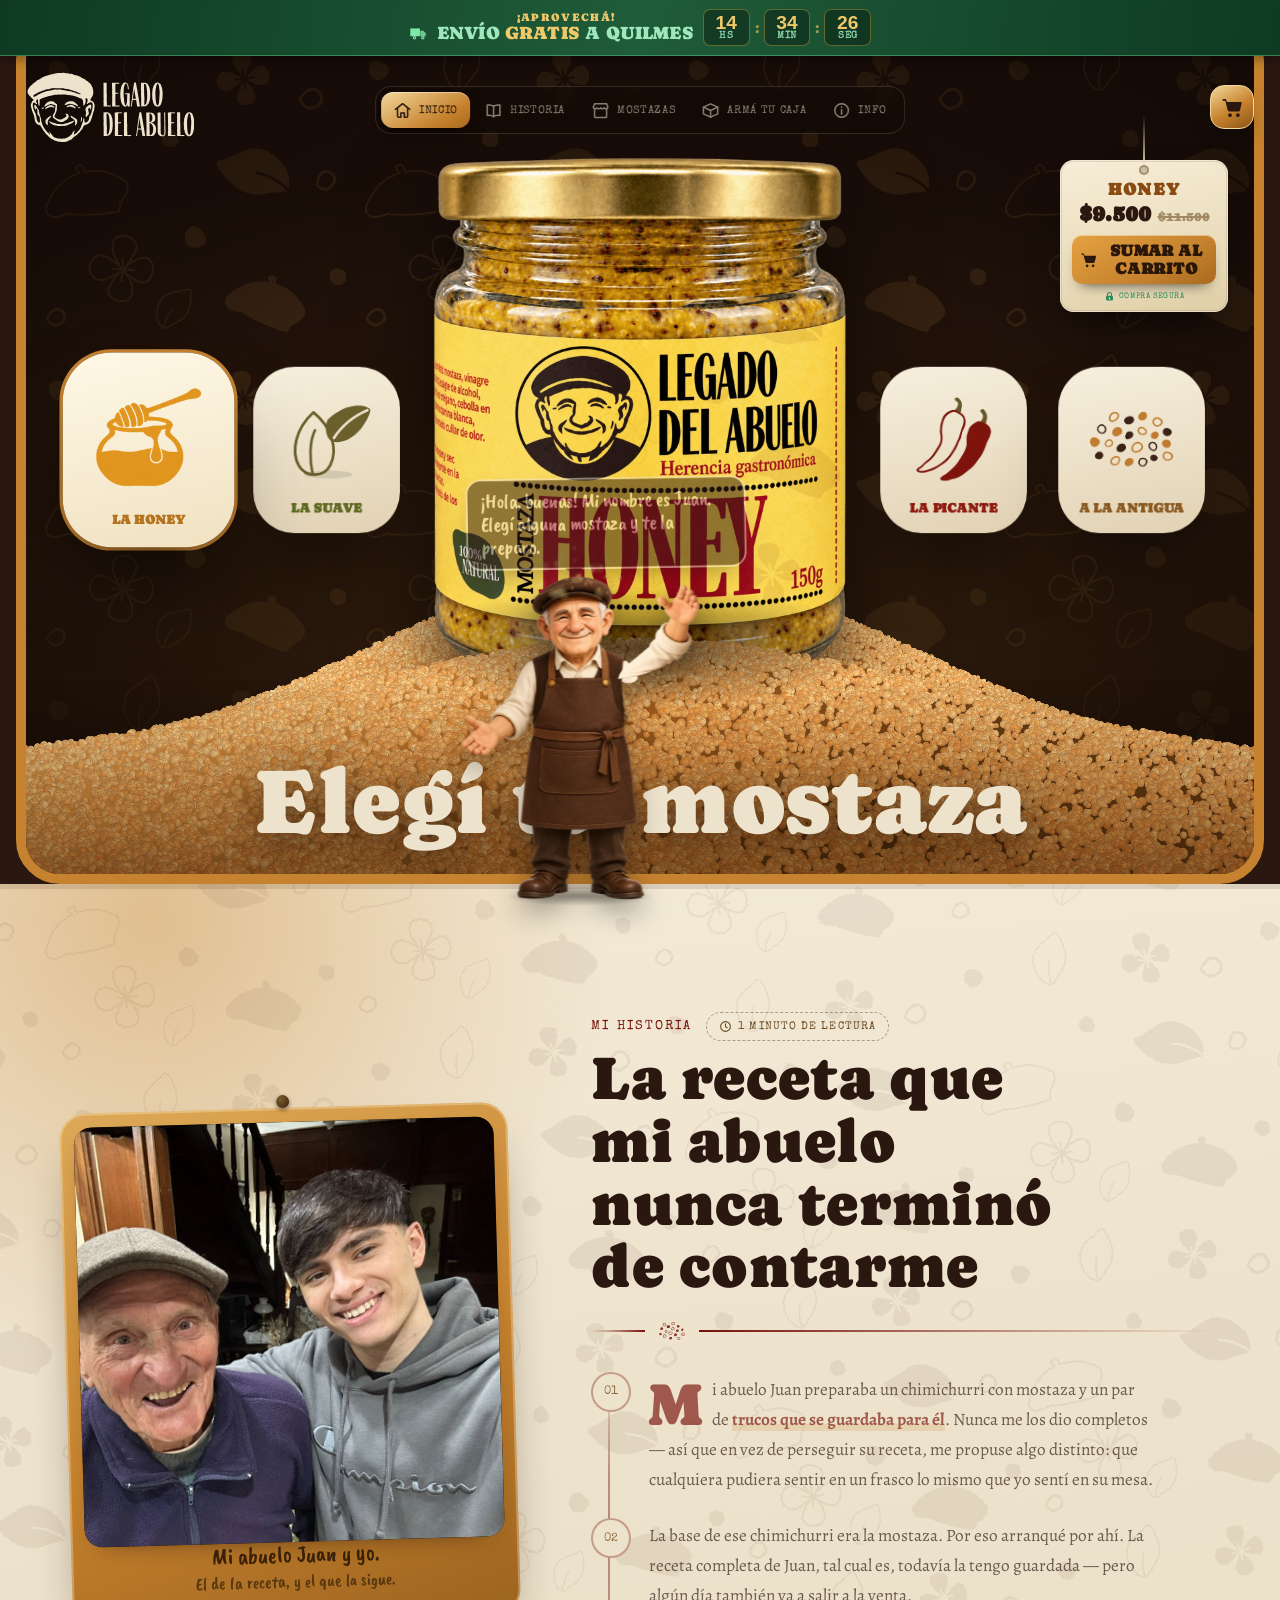
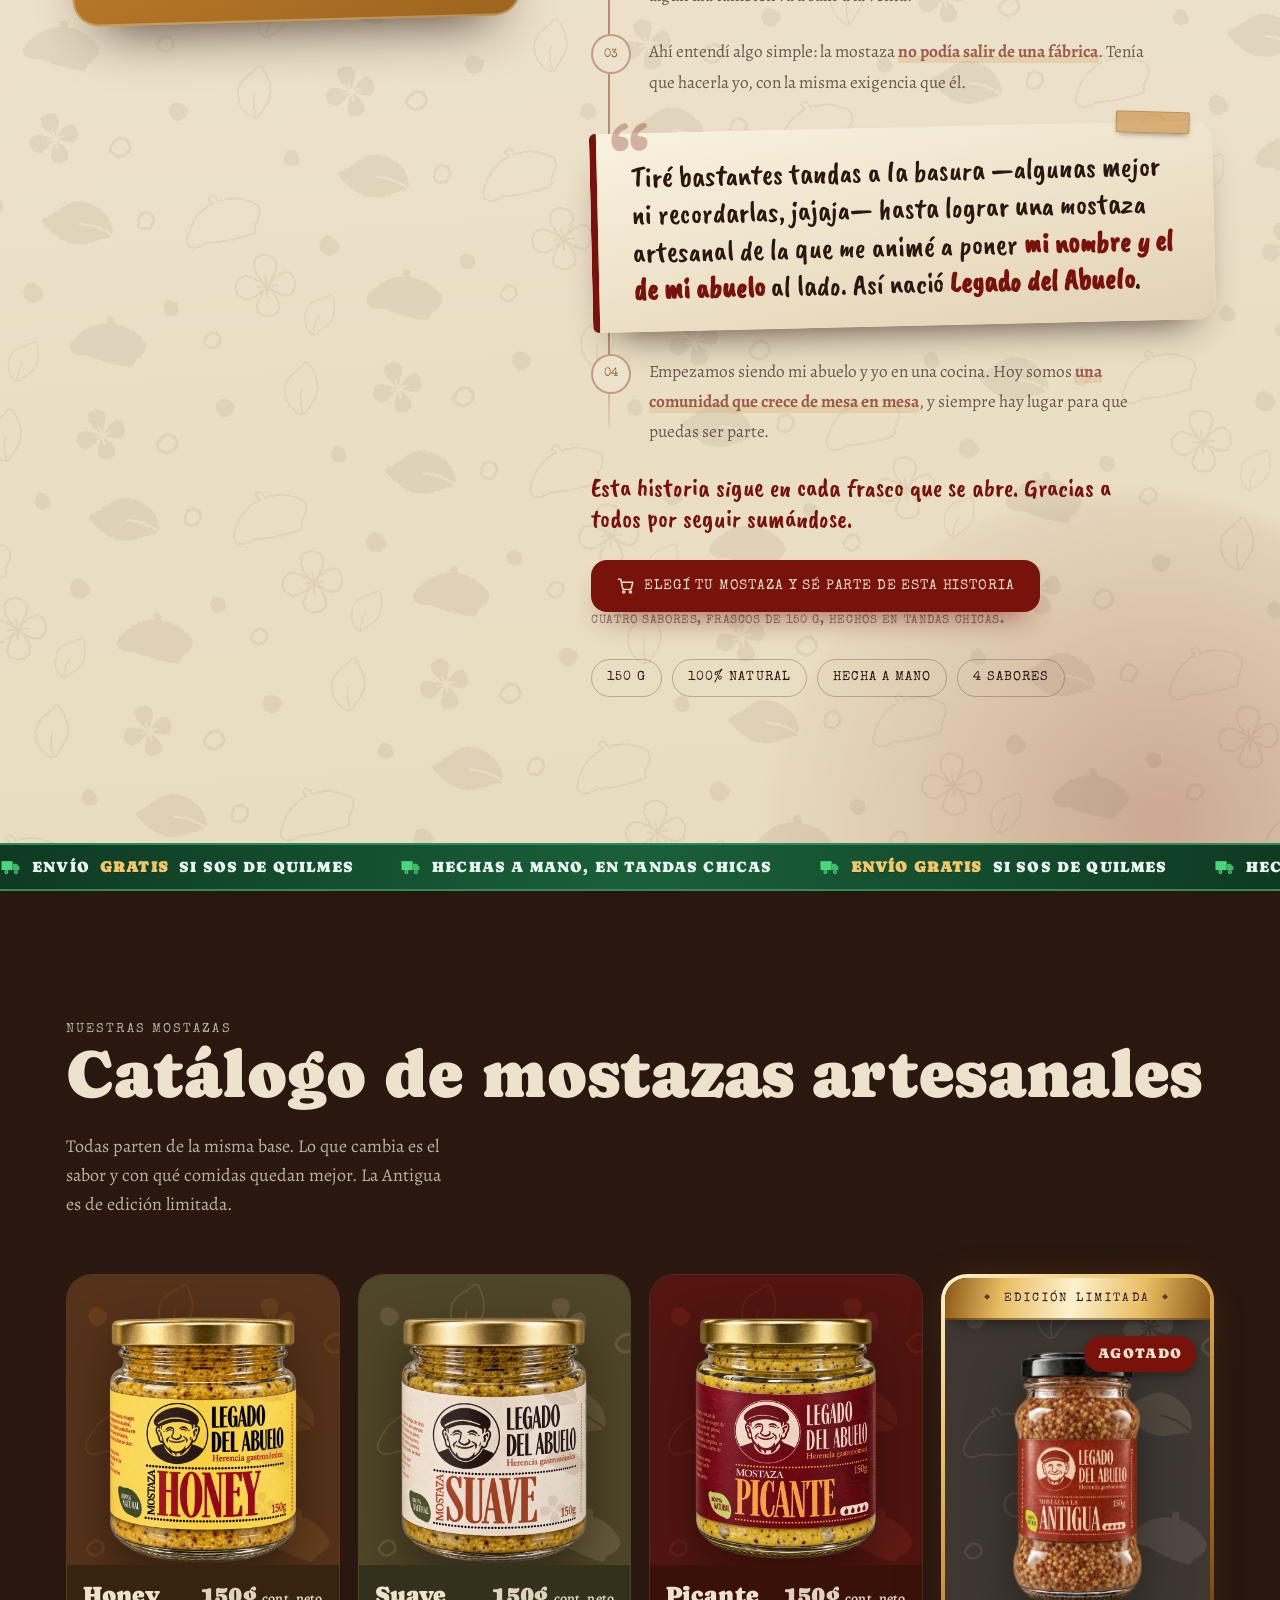
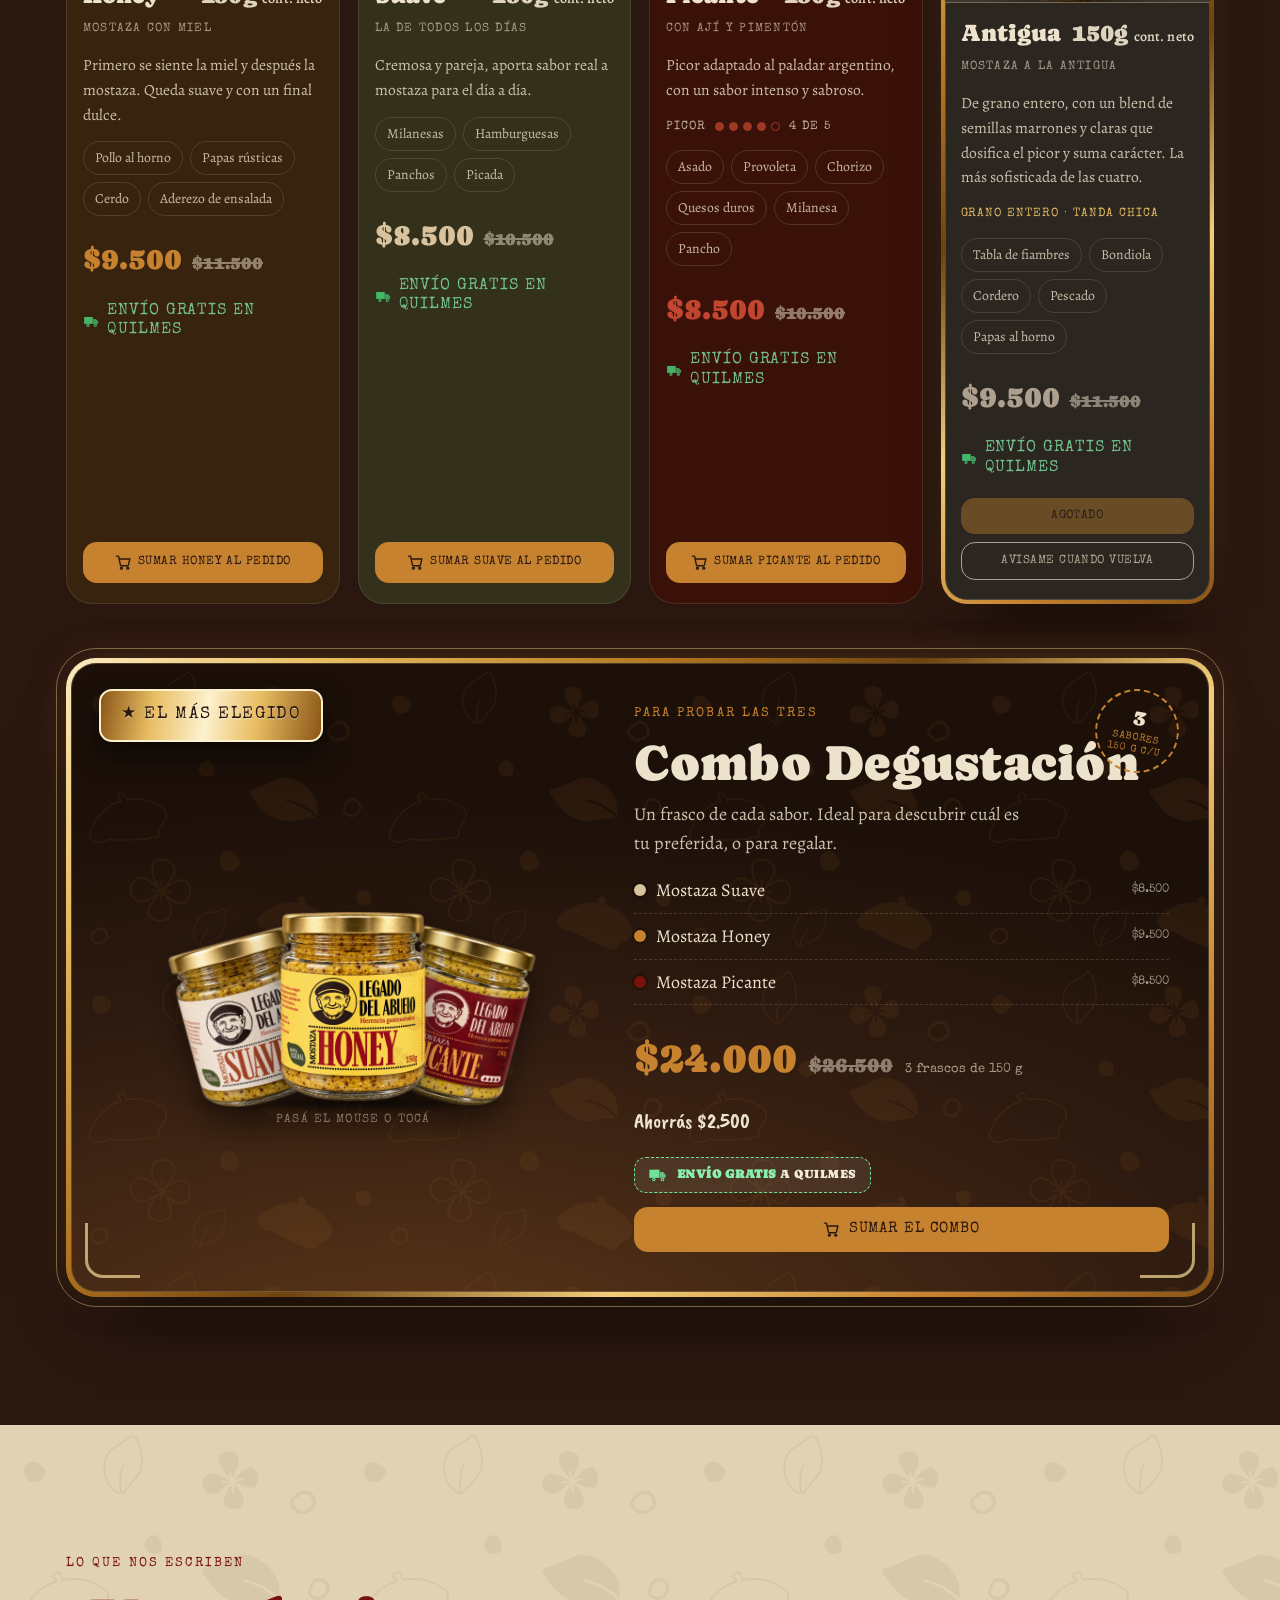
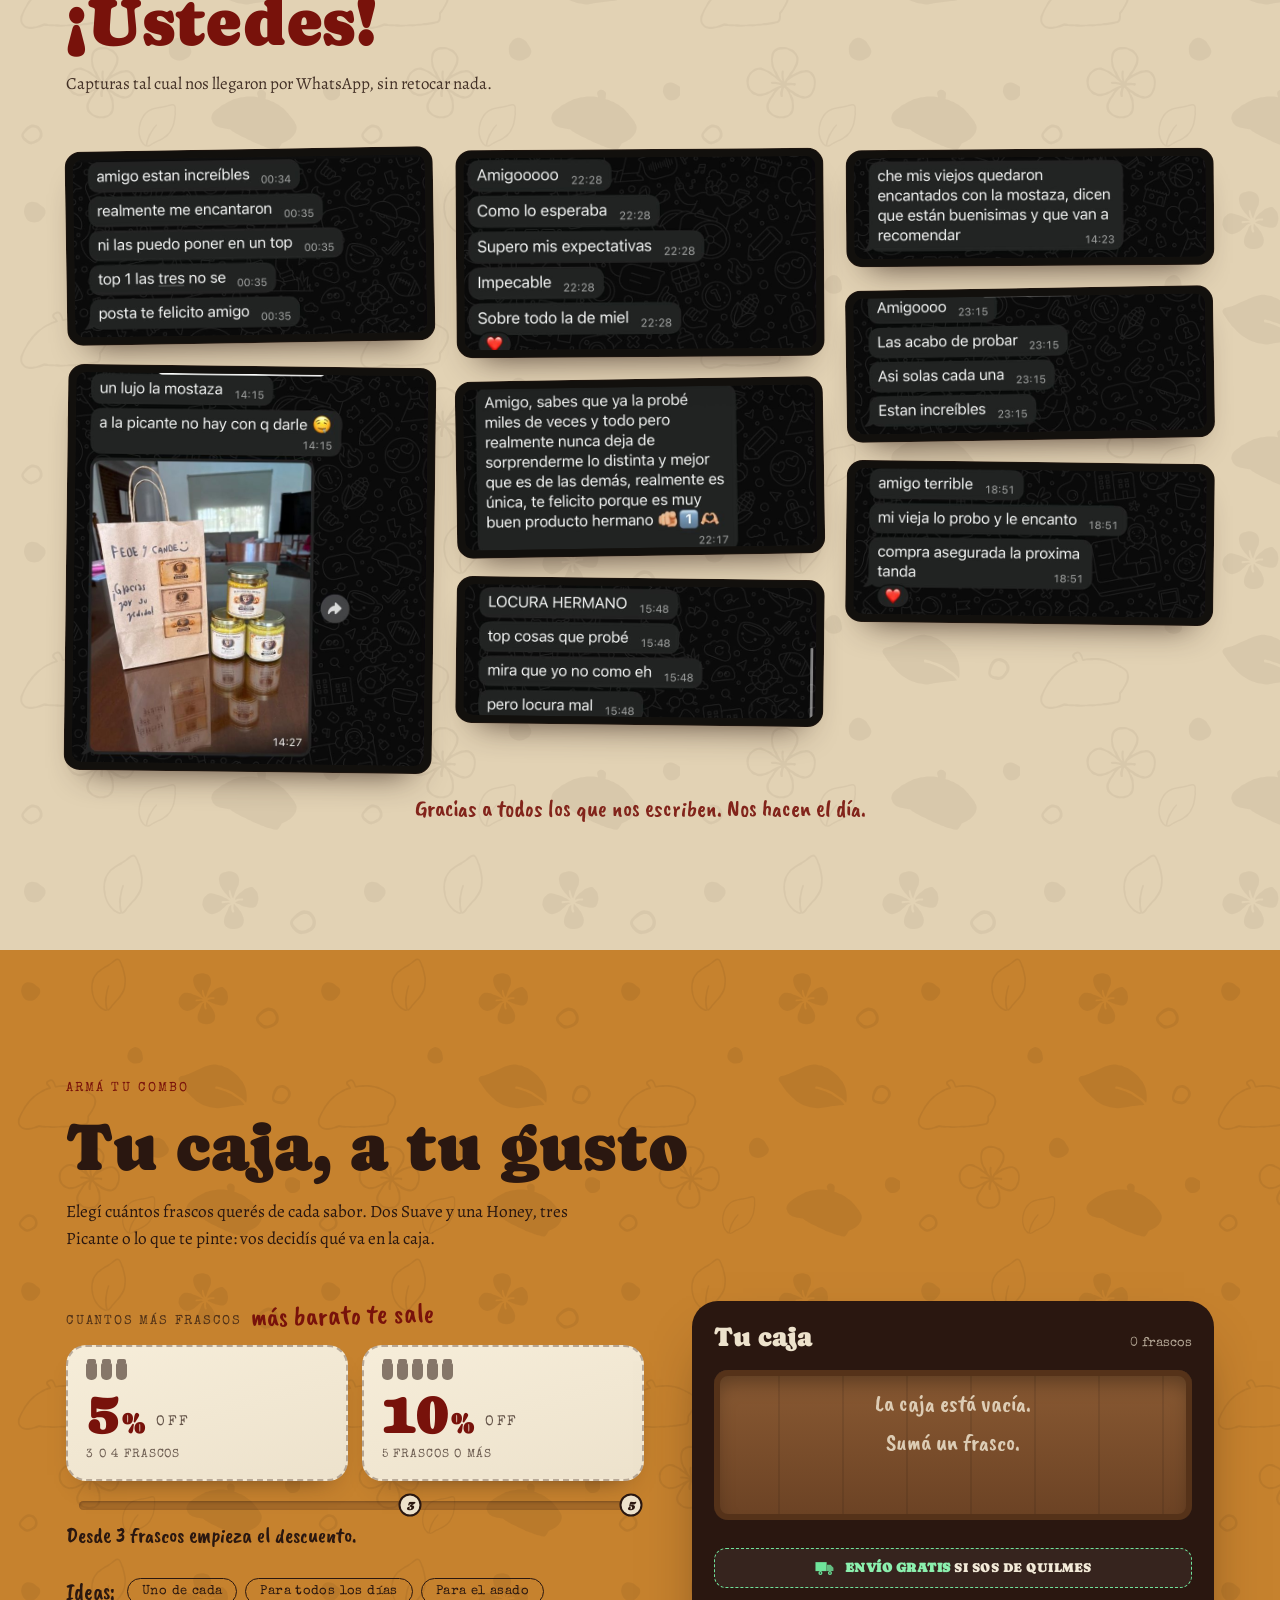
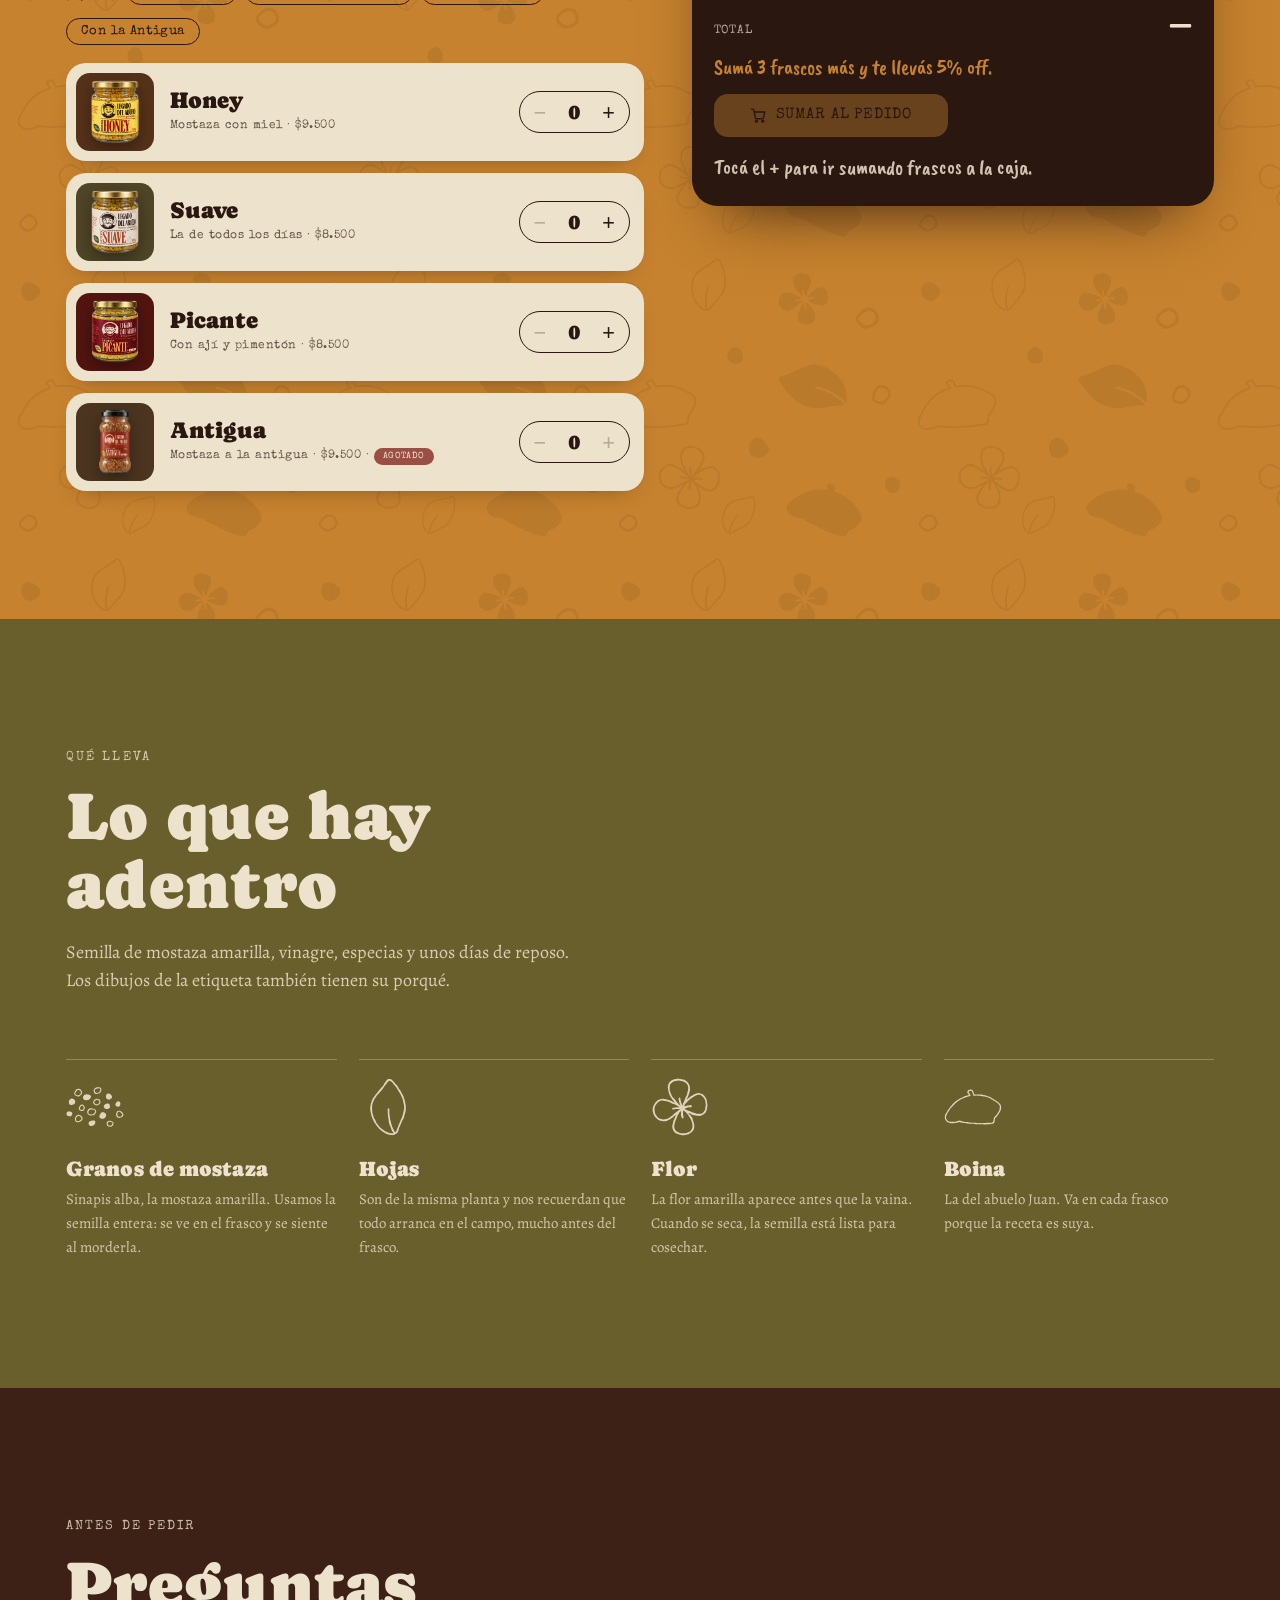
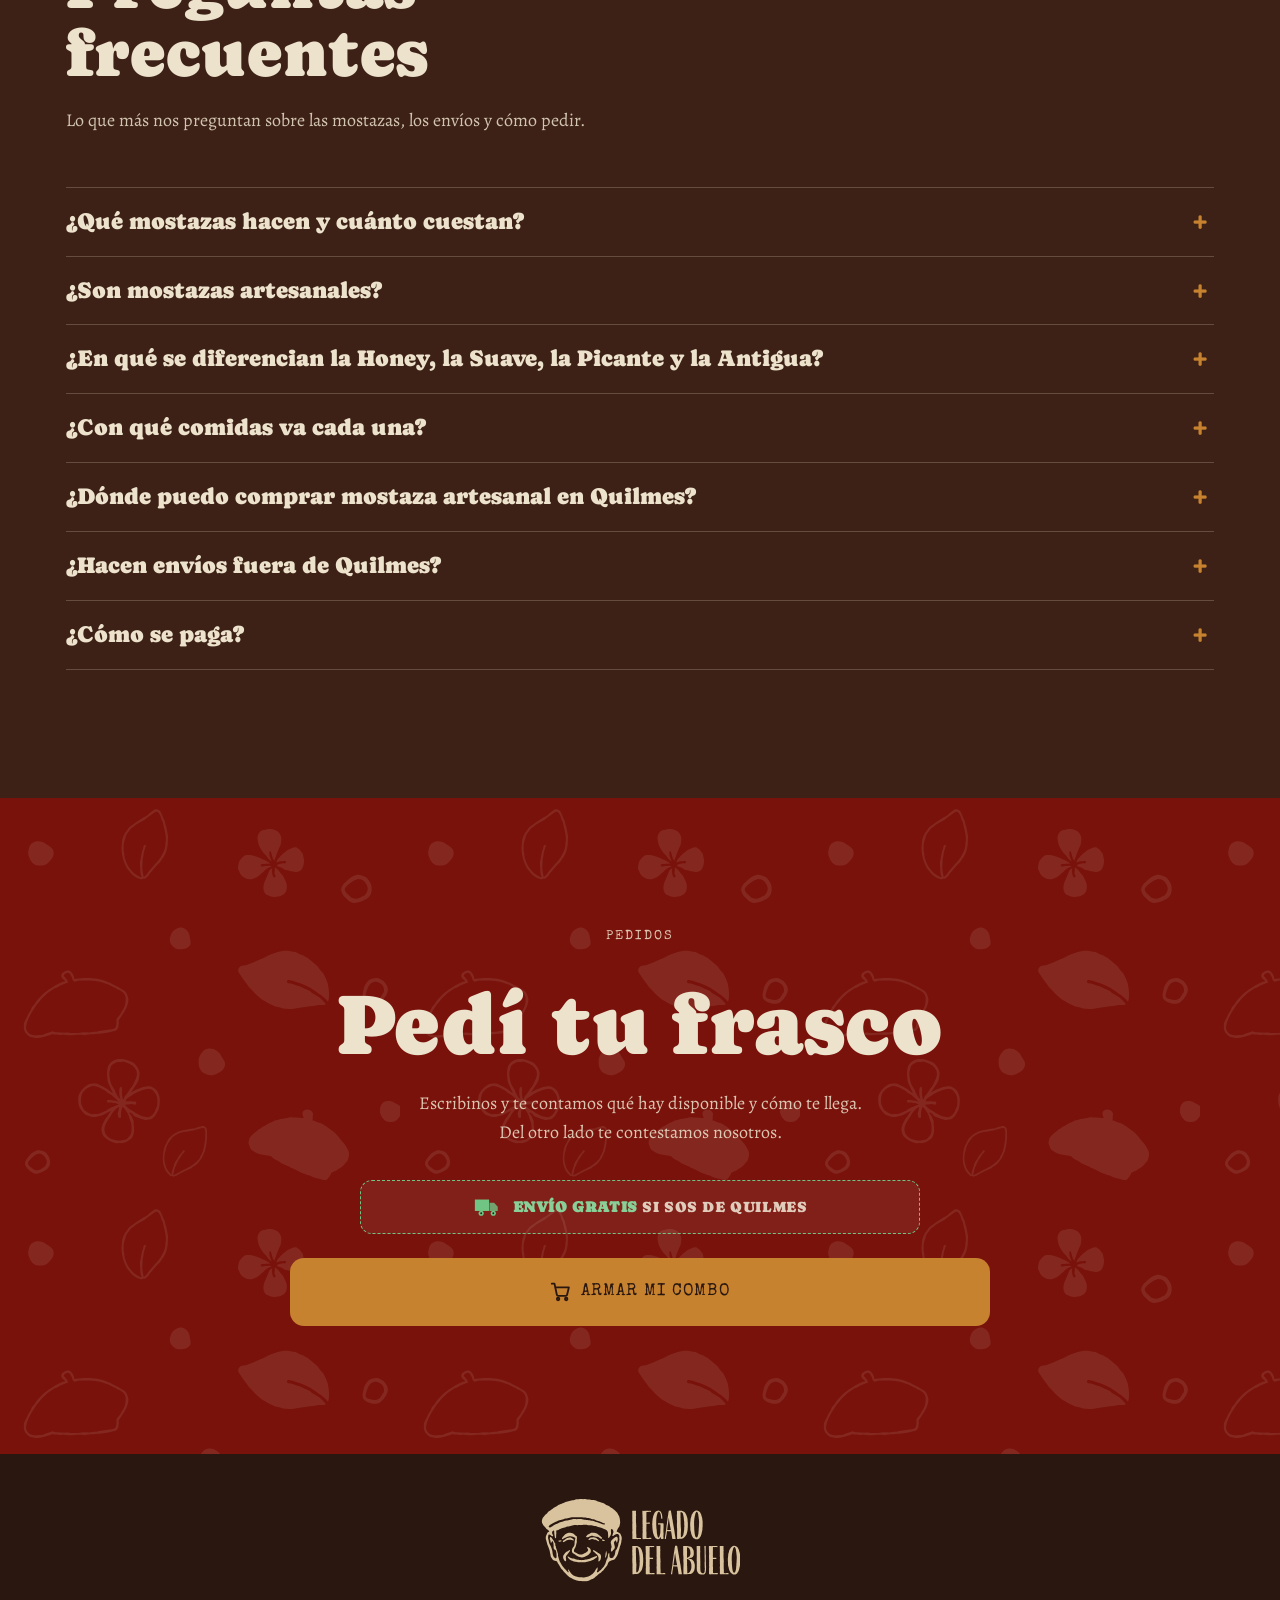
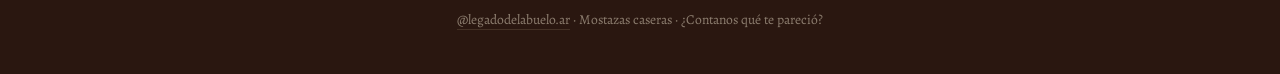
==== commit 0fd1c555: "Revierte: Suave vuelve a estar disponible Co-Authored-By: Claude Sonnet 5.5 <noreply@anthropic.com>" ====
--- a/index.html
+++ b/index.html
@@ -51,7 +51,7 @@
 <meta property="og:image" content="https://legadodelabuelo.com.ar/assets/jars/honey.png">
 <meta name="twitter:card" content="summary_large_image">
 <link rel="preload" as="image" href="assets/jars/honey.png">
-<script type="application/ld+json">{"@context":"https://schema.org","@graph":[{"@type":"Store","@id":"https://legadodelabuelo.com.ar/#negocio","name":"Legado del Abuelo","description":"Mostazas artesanales: Honey, Suave, Picante y a la Antigua, en frascos de 150 g. Receta del abuelo Juan. Envío gratis en Quilmes.","url":"https://legadodelabuelo.com.ar/","logo":"https://legadodelabuelo.com.ar/assets/icons/logo-512.png","image":"https://legadodelabuelo.com.ar/assets/jars/honey.png","slogan":"Herencia gastronómica","areaServed":{"@type":"City","name":"Quilmes","containedInPlace":{"@type":"AdministrativeArea","name":"Buenos Aires, Argentina"}},"sameAs":["https://www.instagram.com/legadodelabuelo.ar","https://www.tiktok.com/@ellegadodelabuelo.ar"]},{"@type":"WebSite","@id":"https://legadodelabuelo.com.ar/#web","url":"https://legadodelabuelo.com.ar/","name":"Legado del Abuelo","inLanguage":"es-AR","publisher":{"@id":"https://legadodelabuelo.com.ar/#negocio"}},{"@type":"Product","name":"Mostaza Honey 150 g","description":"Mostaza con miel. Primero se siente la miel y después la mostaza; queda suave y con un final dulce.","image":"https://legadodelabuelo.com.ar/assets/jars/honey.png","brand":{"@type":"Brand","name":"Legado del Abuelo"},"category":"Mostazas artesanales","weight":{"@type":"QuantitativeValue","value":150,"unitCode":"GRM"},"offers":{"@type":"Offer","url":"https://legadodelabuelo.com.ar/#catalogo","priceCurrency":"ARS","price":"9500","availability":"https://schema.org/InStock","seller":{"@id":"https://legadodelabuelo.com.ar/#negocio"}}},{"@type":"Product","name":"Mostaza Suave 150 g","description":"Mostaza cremosa y pareja, con sabor real a mostaza para el día a día.","image":"https://legadodelabuelo.com.ar/assets/jars/suave.png","brand":{"@type":"Brand","name":"Legado del Abuelo"},"category":"Mostazas artesanales","weight":{"@type":"QuantitativeValue","value":150,"unitCode":"GRM"},"offers":{"@type":"Offer","url":"https://legadodelabuelo.com.ar/#catalogo","priceCurrency":"ARS","price":"8500","availability":"https://schema.org/OutOfStock","seller":{"@id":"https://legadodelabuelo.com.ar/#negocio"}}},{"@type":"Product","name":"Mostaza Picante 150 g","description":"Mostaza picante con ají y pimentón, con un picor adaptado al paladar argentino y un sabor intenso.","image":"https://legadodelabuelo.com.ar/assets/jars/picante.png","brand":{"@type":"Brand","name":"Legado del Abuelo"},"category":"Mostazas artesanales","weight":{"@type":"QuantitativeValue","value":150,"unitCode":"GRM"},"offers":{"@type":"Offer","url":"https://legadodelabuelo.com.ar/#catalogo","priceCurrency":"ARS","price":"8500","availability":"https://schema.org/InStock","seller":{"@id":"https://legadodelabuelo.com.ar/#negocio"}}},{"@type":"Product","name":"Mostaza a la Antigua 150 g","description":"Mostaza de grano entero, con un blend de semillas marrones y claras que dosifica el picor y suma carácter. Edición limitada.","image":"https://legadodelabuelo.com.ar/assets/jars/antigua.png","brand":{"@type":"Brand","name":"Legado del Abuelo"},"category":"Mostazas artesanales","weight":{"@type":"QuantitativeValue","value":150,"unitCode":"GRM"},"offers":{"@type":"Offer","url":"https://legadodelabuelo.com.ar/#catalogo","priceCurrency":"ARS","price":"9500","availability":"https://schema.org/OutOfStock","seller":{"@id":"https://legadodelabuelo.com.ar/#negocio"}}},{"@type":"FAQPage","@id":"https://legadodelabuelo.com.ar/#preguntas","mainEntity":[{"@type":"Question","name":"¿Qué mostazas hacen y cuánto cuestan?","acceptedAnswer":{"@type":"Answer","text":"Hacemos cuatro mostazas artesanales en frascos de 150 g: Honey ($9.500), Suave ($8.500, agotada por ahora), Picante ($8.500) y a la Antigua ($9.500, edición limitada, agotada por ahora). También hay un Combo Degustación con un frasco de Suave, Honey y Picante a precio especial."}},{"@type":"Question","name":"¿Son mostazas artesanales?","acceptedAnswer":{"@type":"Answer","text":"Sí. Las hacemos en lotes chicos con la receta de mi abuelo Juan: semilla de mostaza entera, vinagre, especias y unos días de reposo."}},{"@type":"Question","name":"¿En qué se diferencian la Honey, la Suave, la Picante y la Antigua?","acceptedAnswer":{"@type":"Answer","text":"La Honey se siente primero a miel y termina dulce. La Suave es cremosa y pareja, para todos los días. La Picante tiene ají y pimentón, con un picor pensado para el paladar argentino. La Antigua es de grano entero, con un blend de semillas marrones y claras: es la más sofisticada de las cuatro."}},{"@type":"Question","name":"¿Con qué comidas va cada una?","acceptedAnswer":{"@type":"Answer","text":"La Honey va con pollo al horno, papas rústicas, cerdo y aderezos de ensalada. La Suave, con milanesas, hamburguesas, panchos y picadas. La Picante, con asado, provoleta, chorizo, quesos duros, milanesa y pancho. La Antigua, con tabla de fiambres, bondiola, cordero, pescado y papas al horno."}},{"@type":"Question","name":"¿Dónde puedo comprar mostaza artesanal en Quilmes?","acceptedAnswer":{"@type":"Answer","text":"Acá mismo: armás tu pedido en la web y te lo llevamos. En Quilmes el envío es gratis."}},{"@type":"Question","name":"¿Hacen envíos fuera de Quilmes?","acceptedAnswer":{"@type":"Answer","text":"Escribinos por WhatsApp contándonos dónde estás y te decimos cómo te llega."}},{"@type":"Question","name":"¿Cómo se paga?","acceptedAnswer":{"@type":"Answer","text":"Por transferencia o en efectivo al recibir el pedido. Armás tu pedido en la web, lo mandás por WhatsApp y te confirmamos."}}]}]}</script>
+<script type="application/ld+json">{"@context":"https://schema.org","@graph":[{"@type":"Store","@id":"https://legadodelabuelo.com.ar/#negocio","name":"Legado del Abuelo","description":"Mostazas artesanales: Honey, Suave, Picante y a la Antigua, en frascos de 150 g. Receta del abuelo Juan. Envío gratis en Quilmes.","url":"https://legadodelabuelo.com.ar/","logo":"https://legadodelabuelo.com.ar/assets/icons/logo-512.png","image":"https://legadodelabuelo.com.ar/assets/jars/honey.png","slogan":"Herencia gastronómica","areaServed":{"@type":"City","name":"Quilmes","containedInPlace":{"@type":"AdministrativeArea","name":"Buenos Aires, Argentina"}},"sameAs":["https://www.instagram.com/legadodelabuelo.ar","https://www.tiktok.com/@ellegadodelabuelo.ar"]},{"@type":"WebSite","@id":"https://legadodelabuelo.com.ar/#web","url":"https://legadodelabuelo.com.ar/","name":"Legado del Abuelo","inLanguage":"es-AR","publisher":{"@id":"https://legadodelabuelo.com.ar/#negocio"}},{"@type":"Product","name":"Mostaza Honey 150 g","description":"Mostaza con miel. Primero se siente la miel y después la mostaza; queda suave y con un final dulce.","image":"https://legadodelabuelo.com.ar/assets/jars/honey.png","brand":{"@type":"Brand","name":"Legado del Abuelo"},"category":"Mostazas artesanales","weight":{"@type":"QuantitativeValue","value":150,"unitCode":"GRM"},"offers":{"@type":"Offer","url":"https://legadodelabuelo.com.ar/#catalogo","priceCurrency":"ARS","price":"9500","availability":"https://schema.org/InStock","seller":{"@id":"https://legadodelabuelo.com.ar/#negocio"}}},{"@type":"Product","name":"Mostaza Suave 150 g","description":"Mostaza cremosa y pareja, con sabor real a mostaza para el día a día.","image":"https://legadodelabuelo.com.ar/assets/jars/suave.png","brand":{"@type":"Brand","name":"Legado del Abuelo"},"category":"Mostazas artesanales","weight":{"@type":"QuantitativeValue","value":150,"unitCode":"GRM"},"offers":{"@type":"Offer","url":"https://legadodelabuelo.com.ar/#catalogo","priceCurrency":"ARS","price":"8500","availability":"https://schema.org/InStock","seller":{"@id":"https://legadodelabuelo.com.ar/#negocio"}}},{"@type":"Product","name":"Mostaza Picante 150 g","description":"Mostaza picante con ají y pimentón, con un picor adaptado al paladar argentino y un sabor intenso.","image":"https://legadodelabuelo.com.ar/assets/jars/picante.png","brand":{"@type":"Brand","name":"Legado del Abuelo"},"category":"Mostazas artesanales","weight":{"@type":"QuantitativeValue","value":150,"unitCode":"GRM"},"offers":{"@type":"Offer","url":"https://legadodelabuelo.com.ar/#catalogo","priceCurrency":"ARS","price":"8500","availability":"https://schema.org/InStock","seller":{"@id":"https://legadodelabuelo.com.ar/#negocio"}}},{"@type":"Product","name":"Mostaza a la Antigua 150 g","description":"Mostaza de grano entero, con un blend de semillas marrones y claras que dosifica el picor y suma carácter. Edición limitada.","image":"https://legadodelabuelo.com.ar/assets/jars/antigua.png","brand":{"@type":"Brand","name":"Legado del Abuelo"},"category":"Mostazas artesanales","weight":{"@type":"QuantitativeValue","value":150,"unitCode":"GRM"},"offers":{"@type":"Offer","url":"https://legadodelabuelo.com.ar/#catalogo","priceCurrency":"ARS","price":"9500","availability":"https://schema.org/OutOfStock","seller":{"@id":"https://legadodelabuelo.com.ar/#negocio"}}},{"@type":"FAQPage","@id":"https://legadodelabuelo.com.ar/#preguntas","mainEntity":[{"@type":"Question","name":"¿Qué mostazas hacen y cuánto cuestan?","acceptedAnswer":{"@type":"Answer","text":"Hacemos cuatro mostazas artesanales en frascos de 150 g: Honey ($9.500), Suave ($8.500), Picante ($8.500) y a la Antigua ($9.500, edición limitada, agotada por ahora). También hay un Combo Degustación con un frasco de Suave, Honey y Picante a precio especial."}},{"@type":"Question","name":"¿Son mostazas artesanales?","acceptedAnswer":{"@type":"Answer","text":"Sí. Las hacemos en lotes chicos con la receta de mi abuelo Juan: semilla de mostaza entera, vinagre, especias y unos días de reposo."}},{"@type":"Question","name":"¿En qué se diferencian la Honey, la Suave, la Picante y la Antigua?","acceptedAnswer":{"@type":"Answer","text":"La Honey se siente primero a miel y termina dulce. La Suave es cremosa y pareja, para todos los días. La Picante tiene ají y pimentón, con un picor pensado para el paladar argentino. La Antigua es de grano entero, con un blend de semillas marrones y claras: es la más sofisticada de las cuatro."}},{"@type":"Question","name":"¿Con qué comidas va cada una?","acceptedAnswer":{"@type":"Answer","text":"La Honey va con pollo al horno, papas rústicas, cerdo y aderezos de ensalada. La Suave, con milanesas, hamburguesas, panchos y picadas. La Picante, con asado, provoleta, chorizo, quesos duros, milanesa y pancho. La Antigua, con tabla de fiambres, bondiola, cordero, pescado y papas al horno."}},{"@type":"Question","name":"¿Dónde puedo comprar mostaza artesanal en Quilmes?","acceptedAnswer":{"@type":"Answer","text":"Acá mismo: armás tu pedido en la web y te lo llevamos. En Quilmes el envío es gratis."}},{"@type":"Question","name":"¿Hacen envíos fuera de Quilmes?","acceptedAnswer":{"@type":"Answer","text":"Escribinos por WhatsApp contándonos dónde estás y te decimos cómo te llega."}},{"@type":"Question","name":"¿Cómo se paga?","acceptedAnswer":{"@type":"Answer","text":"Por transferencia o en efectivo al recibir el pedido. Armás tu pedido en la web, lo mandás por WhatsApp y te confirmamos."}}]}]}</script>
 <link rel="icon" href="/favicon.ico" sizes="any">
 <link rel="icon" type="image/png" sizes="32x32" href="/assets/icons/favicon-32.png">
 <link rel="icon" type="image/png" sizes="48x48" href="/assets/icons/favicon-48.png">
@@ -1737,7 +1737,7 @@
     <p class="eyebrow">Antes de pedir</p>
     <h2>Preguntas frecuentes</h2>
     <p class="lead">Lo que más nos preguntan sobre las mostazas, los envíos y cómo pedir.</p>
-    <details><summary>¿Qué mostazas hacen y cuánto cuestan?</summary><p>Hacemos cuatro mostazas artesanales en frascos de 150 g: Honey ($9.500), Suave ($8.500, agotada por ahora), Picante ($8.500) y a la Antigua ($9.500, edición limitada, agotada por ahora). También hay un Combo Degustación con un frasco de Suave, Honey y Picante a precio especial.</p></details>
+    <details><summary>¿Qué mostazas hacen y cuánto cuestan?</summary><p>Hacemos cuatro mostazas artesanales en frascos de 150 g: Honey ($9.500), Suave ($8.500), Picante ($8.500) y a la Antigua ($9.500, edición limitada, agotada por ahora). También hay un Combo Degustación con un frasco de Suave, Honey y Picante a precio especial.</p></details>
     <details><summary>¿Son mostazas artesanales?</summary><p>Sí. Las hacemos en lotes chicos con la receta de mi abuelo Juan: semilla de mostaza entera, vinagre, especias y unos días de reposo.</p></details>
     <details><summary>¿En qué se diferencian la Honey, la Suave, la Picante y la Antigua?</summary><p>La Honey se siente primero a miel y termina dulce. La Suave es cremosa y pareja, para todos los días. La Picante tiene ají y pimentón, con un picor pensado para el paladar argentino. La Antigua es de grano entero, con un blend de semillas marrones y claras: es la más sofisticada de las cuatro.</p></details>
     <details><summary>¿Con qué comidas va cada una?</summary><p>La Honey va con pollo al horno, papas rústicas, cerdo y aderezos de ensalada. La Suave, con milanesas, hamburguesas, panchos y picadas. La Picante, con asado, provoleta, chorizo, quesos duros, milanesa y pancho. La Antigua, con tabla de fiambres, bondiola, cordero, pescado y papas al horno.</p></details>
@@ -1944,7 +1944,7 @@
       accent:"#C6822E", pat:"#E0A64E", bg1:"#55321A", bg2:"#2A190C", ink:"#C6822E", panel:"#38230F",
       desc:"Primero se siente la miel y después la mostaza. Queda suave y con un final dulce.",
       heat:1, pairs:["Pollo al horno","Papas rústicas","Cerdo","Aderezo de ensalada"] },
-    { id:"suave", ing:"granos-amarillos", tintaIng:"#5F6B22", ingNombre:"La Suave", name:"Suave", sub:"La de todos los días", price:"8500", agotado:true,
+    { id:"suave", ing:"granos-amarillos", tintaIng:"#5F6B22", ingNombre:"La Suave", name:"Suave", sub:"La de todos los días", price:"8500",
       accent:"#D8C39E", pat:"#E8DAB8", bg1:"#4F4527", bg2:"#241D10", ink:"#D8C39E", panel:"#33301B",
       desc:"Cremosa y pareja, aporta sabor real a mostaza para el día a día.",
       heat:2, pairs:["Milanesas","Hamburguesas","Panchos","Picada"] },
@@ -3288,7 +3288,7 @@
     if (_sinDeg){
       var _bd = $("#destAdd"); _bd.disabled = true; _bd.innerHTML = "Agotado";
       var _dwx = $("#destWa"); if (_dwx) _dwx.hidden = true;
-      var _caja = document.createElement("a"); _caja.className = "btn"; _caja.href = "#combo"; _caja.textContent = "Armá tu caja con las que hay";
+      var _caja = document.createElement("a"); _caja.className = "btn"; _caja.href = "#combo"; _caja.textContent = "Armá tu caja con las otras tres";
       _bd.parentNode.appendChild(_caja);
       var _hon = TRES.filter(function(f){ return f.agotado; })[0];
       if (_hon){ var _av = document.createElement("button"); _av.type = "button"; _av.className = "btn avisar"; _av.dataset.avisar = _hon.id; _av.textContent = "Avisame cuando vuelva la " + _hon.name; _bd.parentNode.appendChild(_av); }
